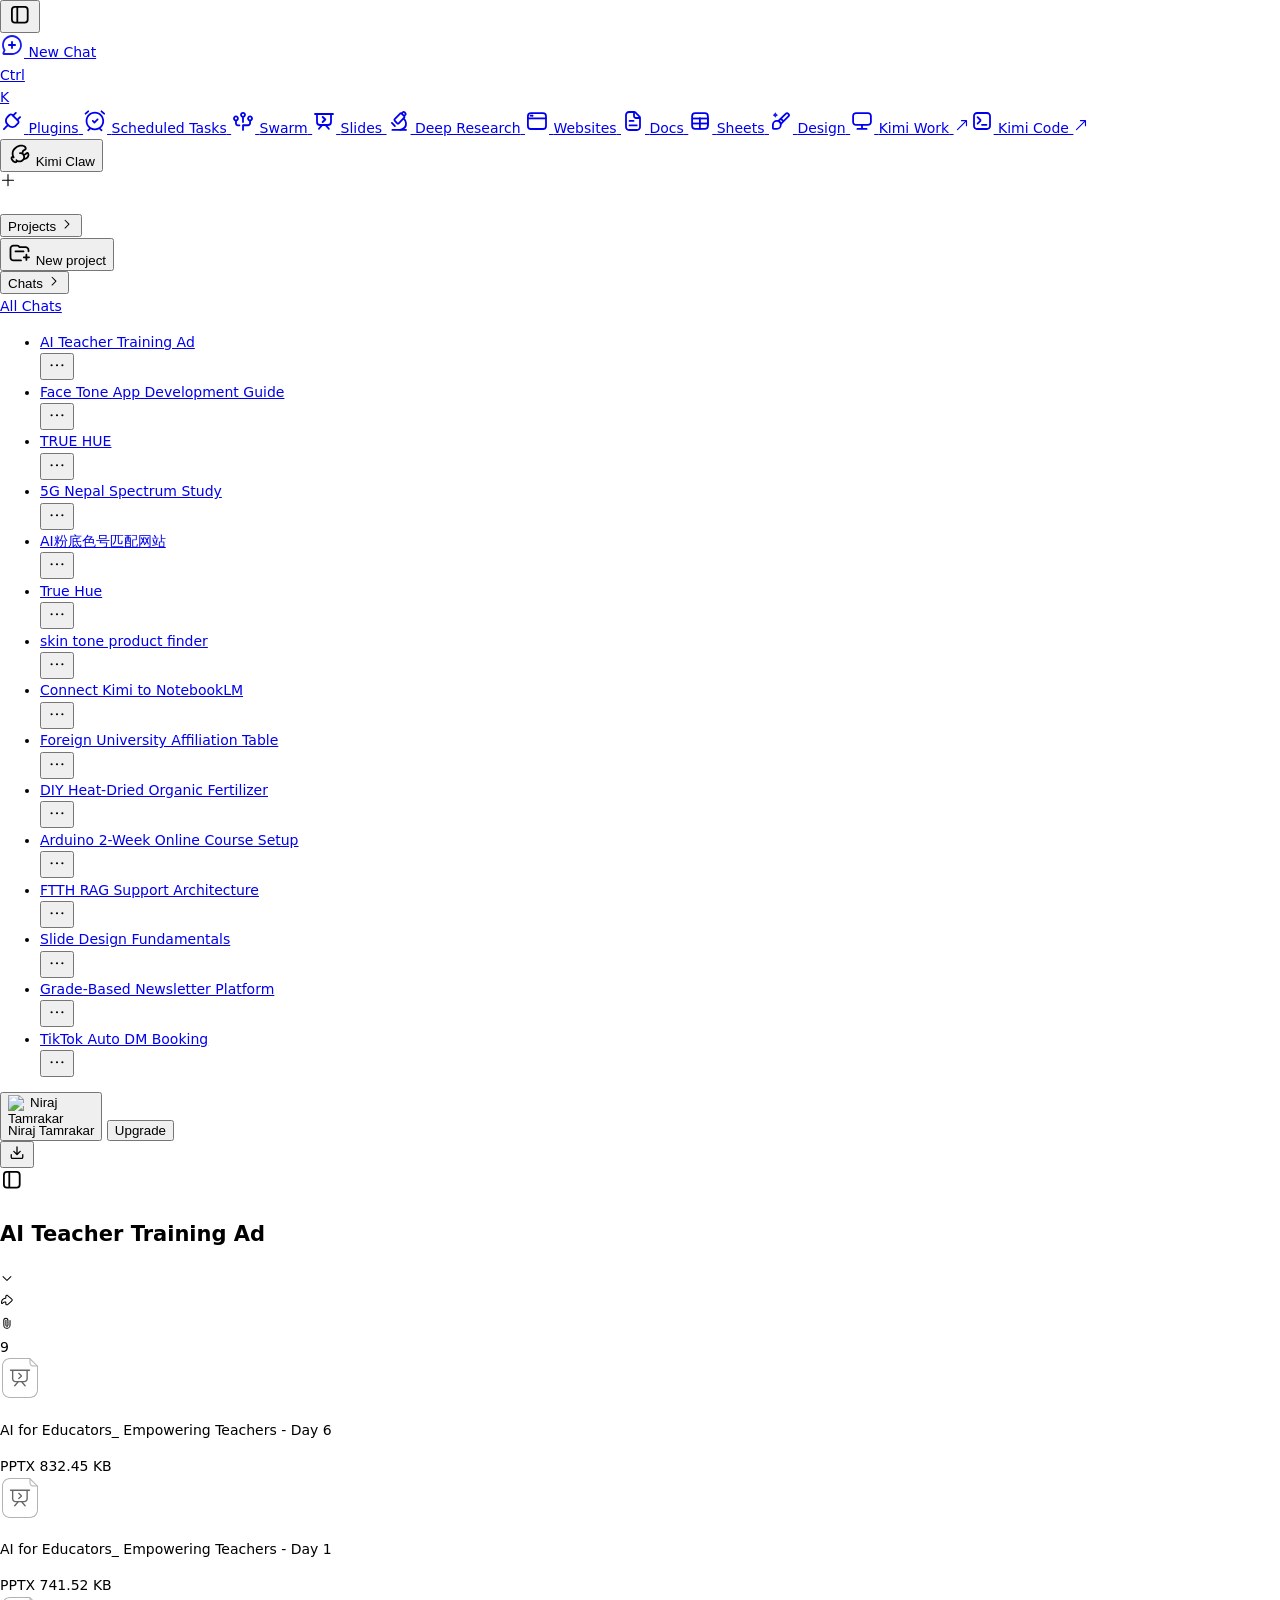
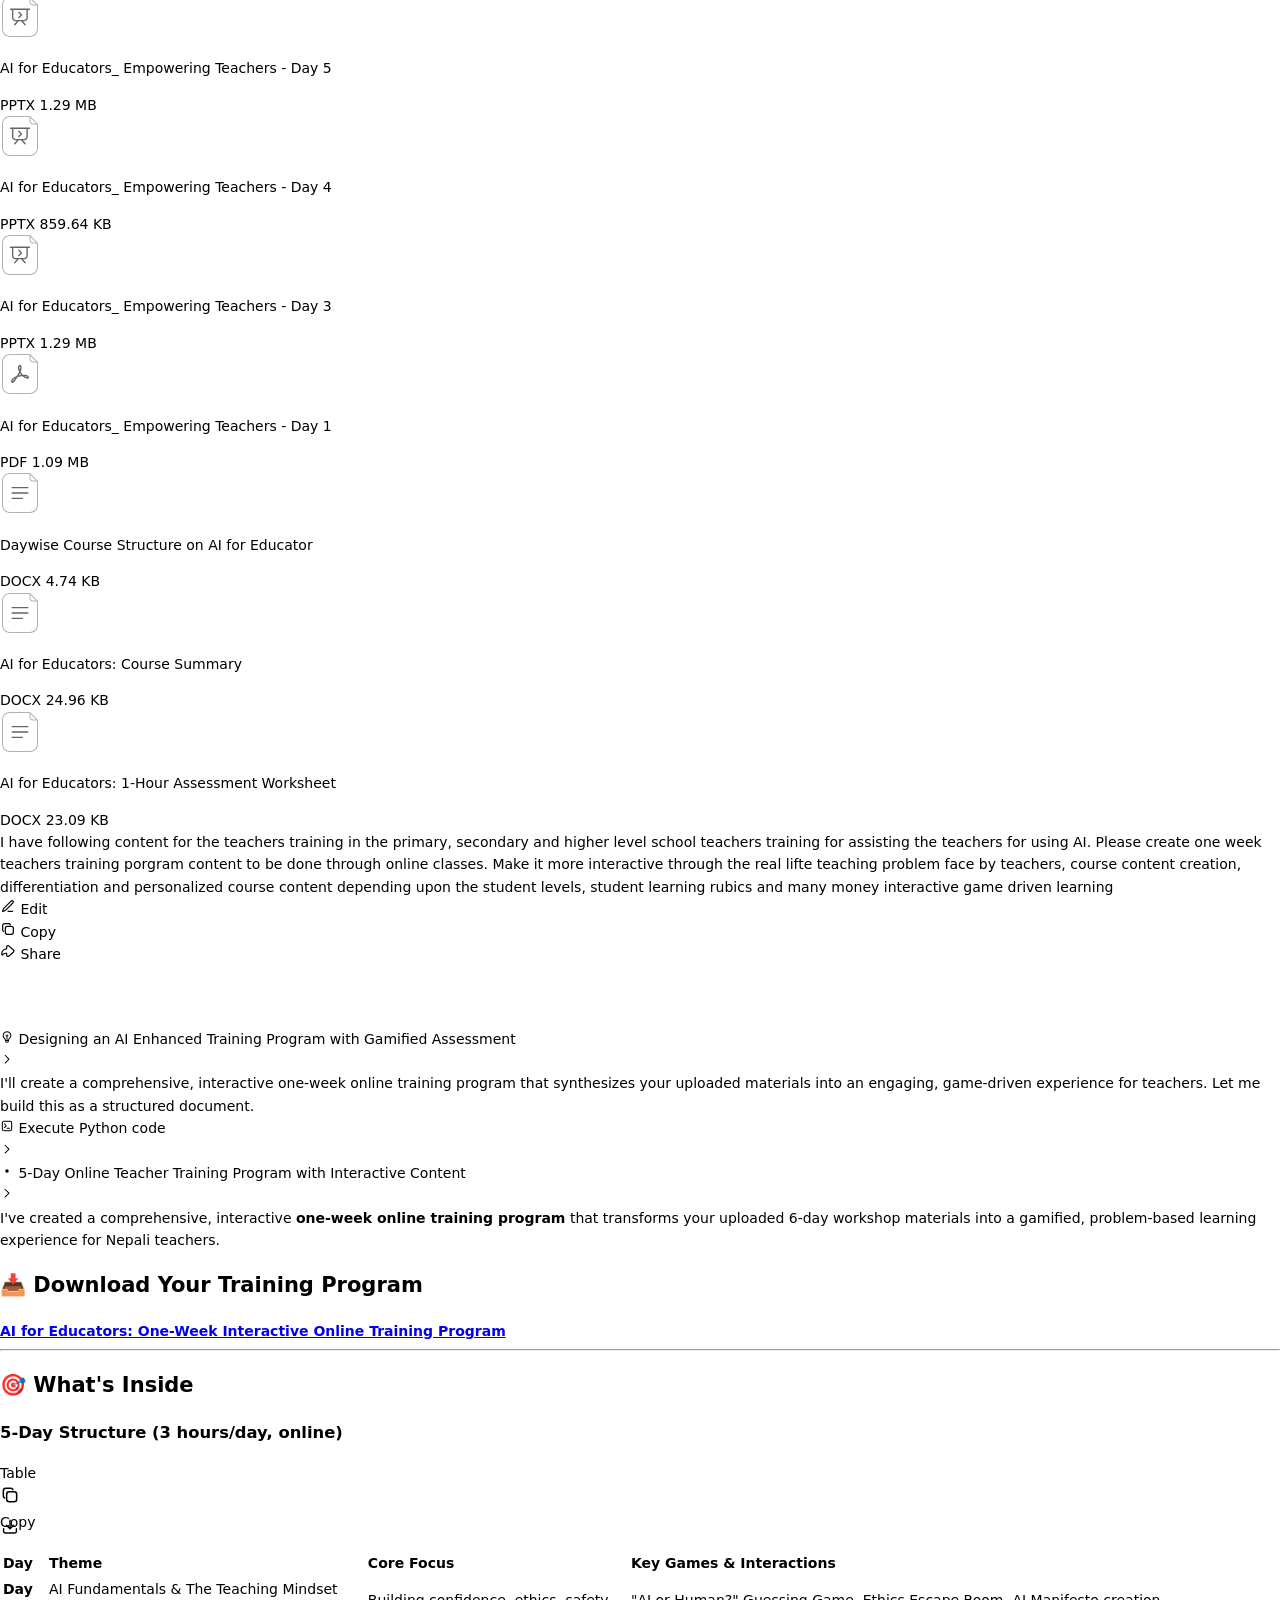
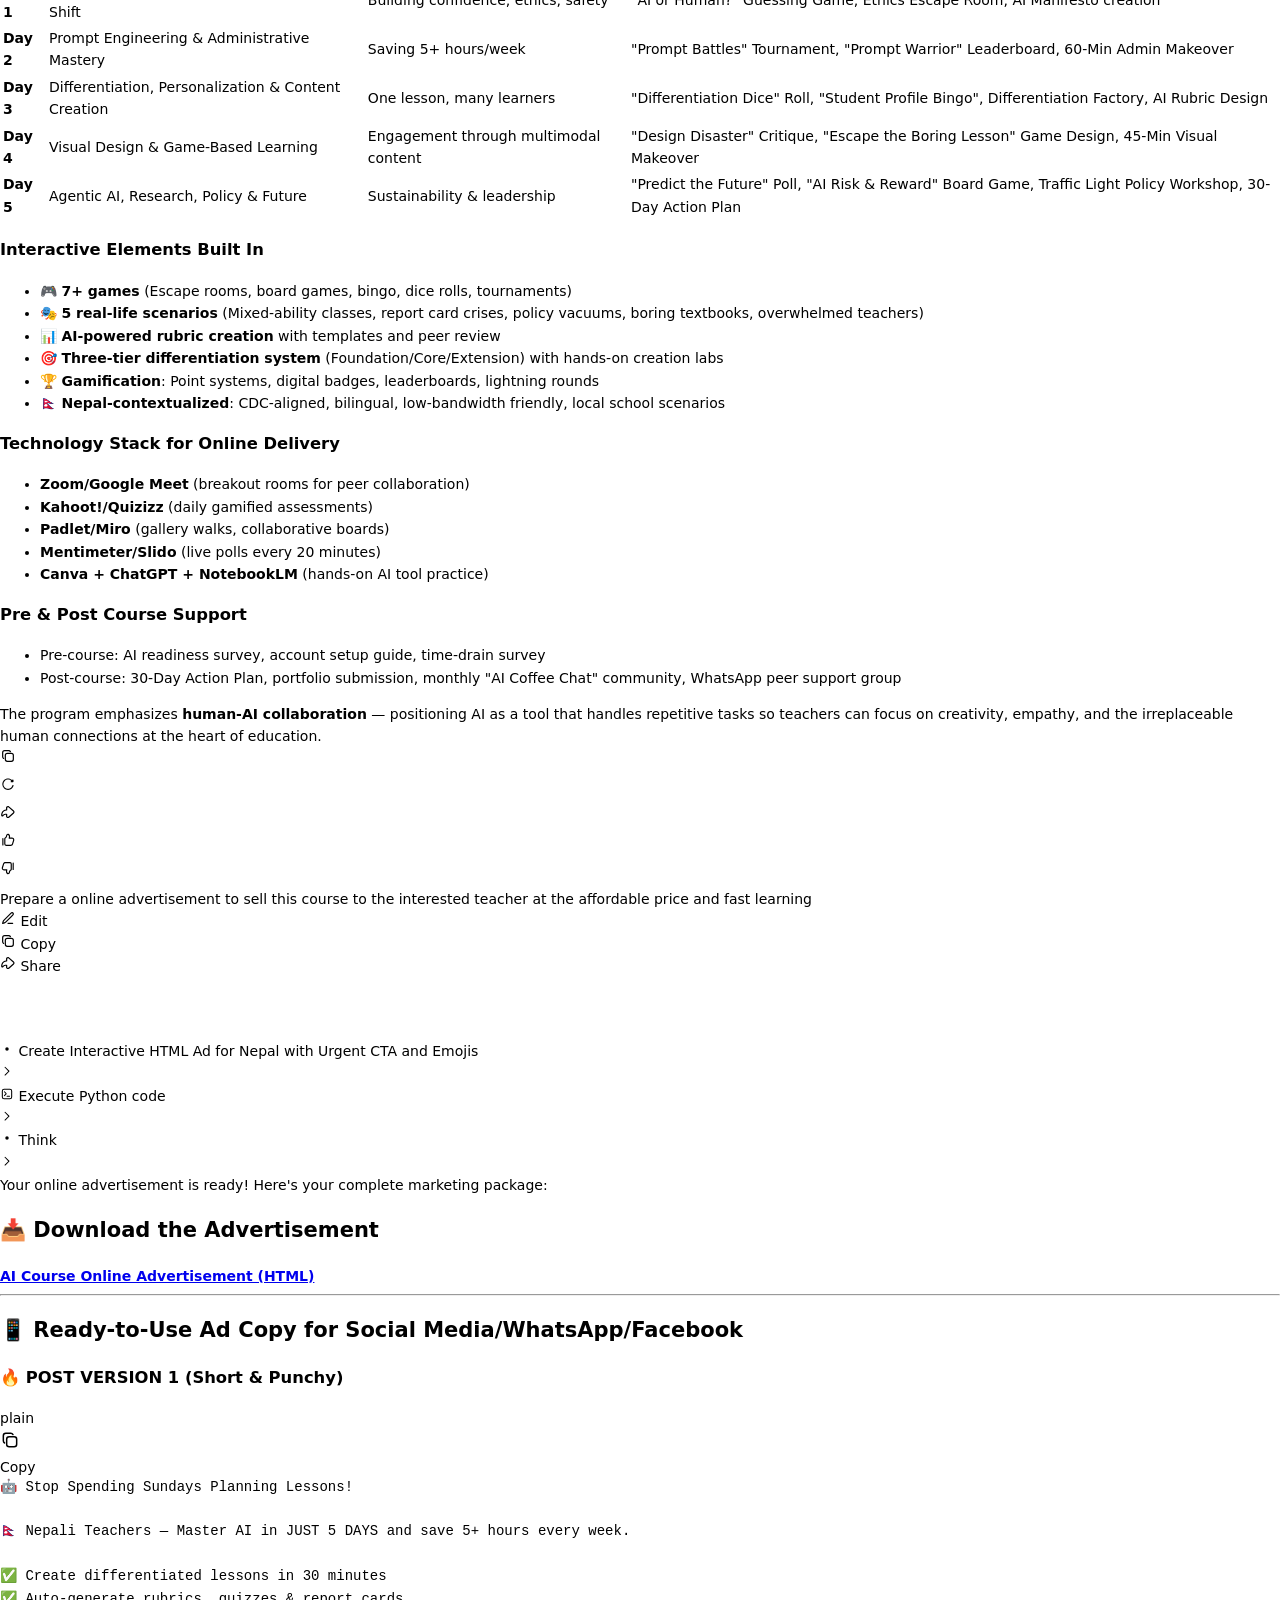
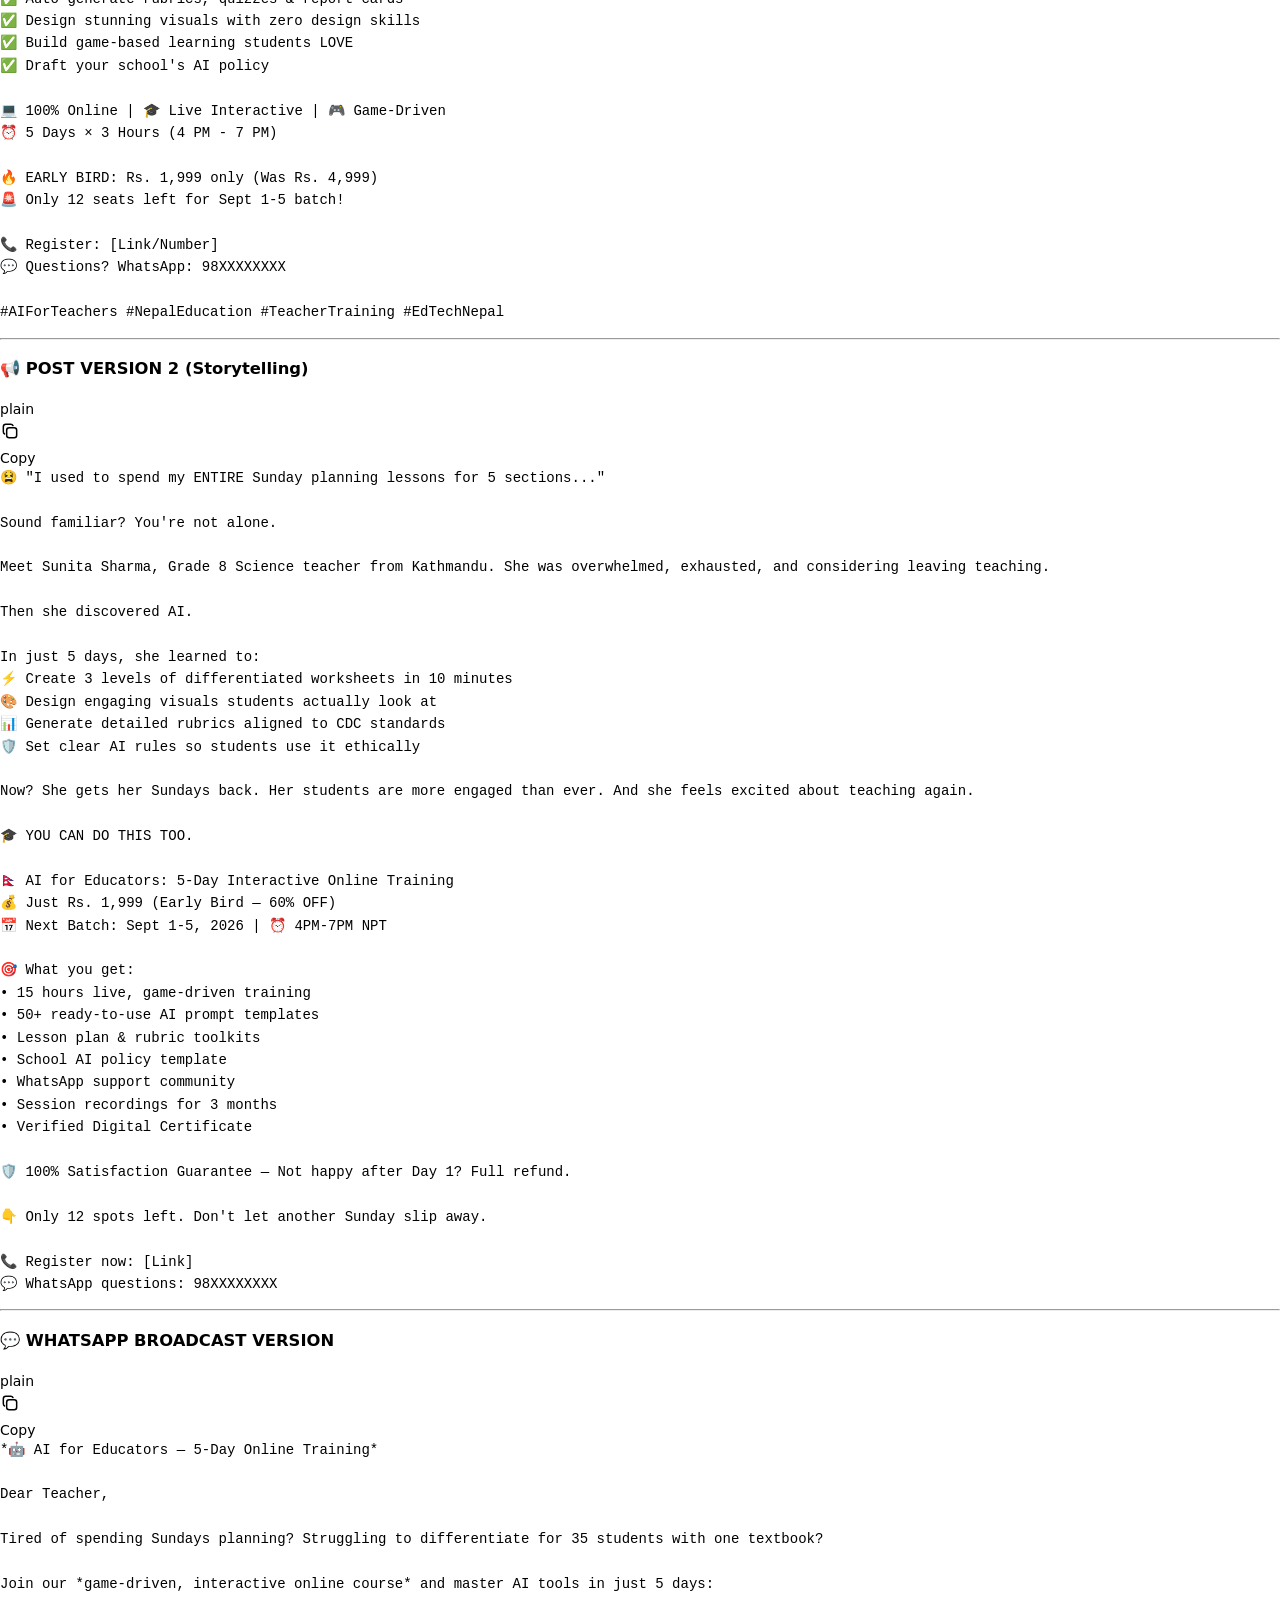
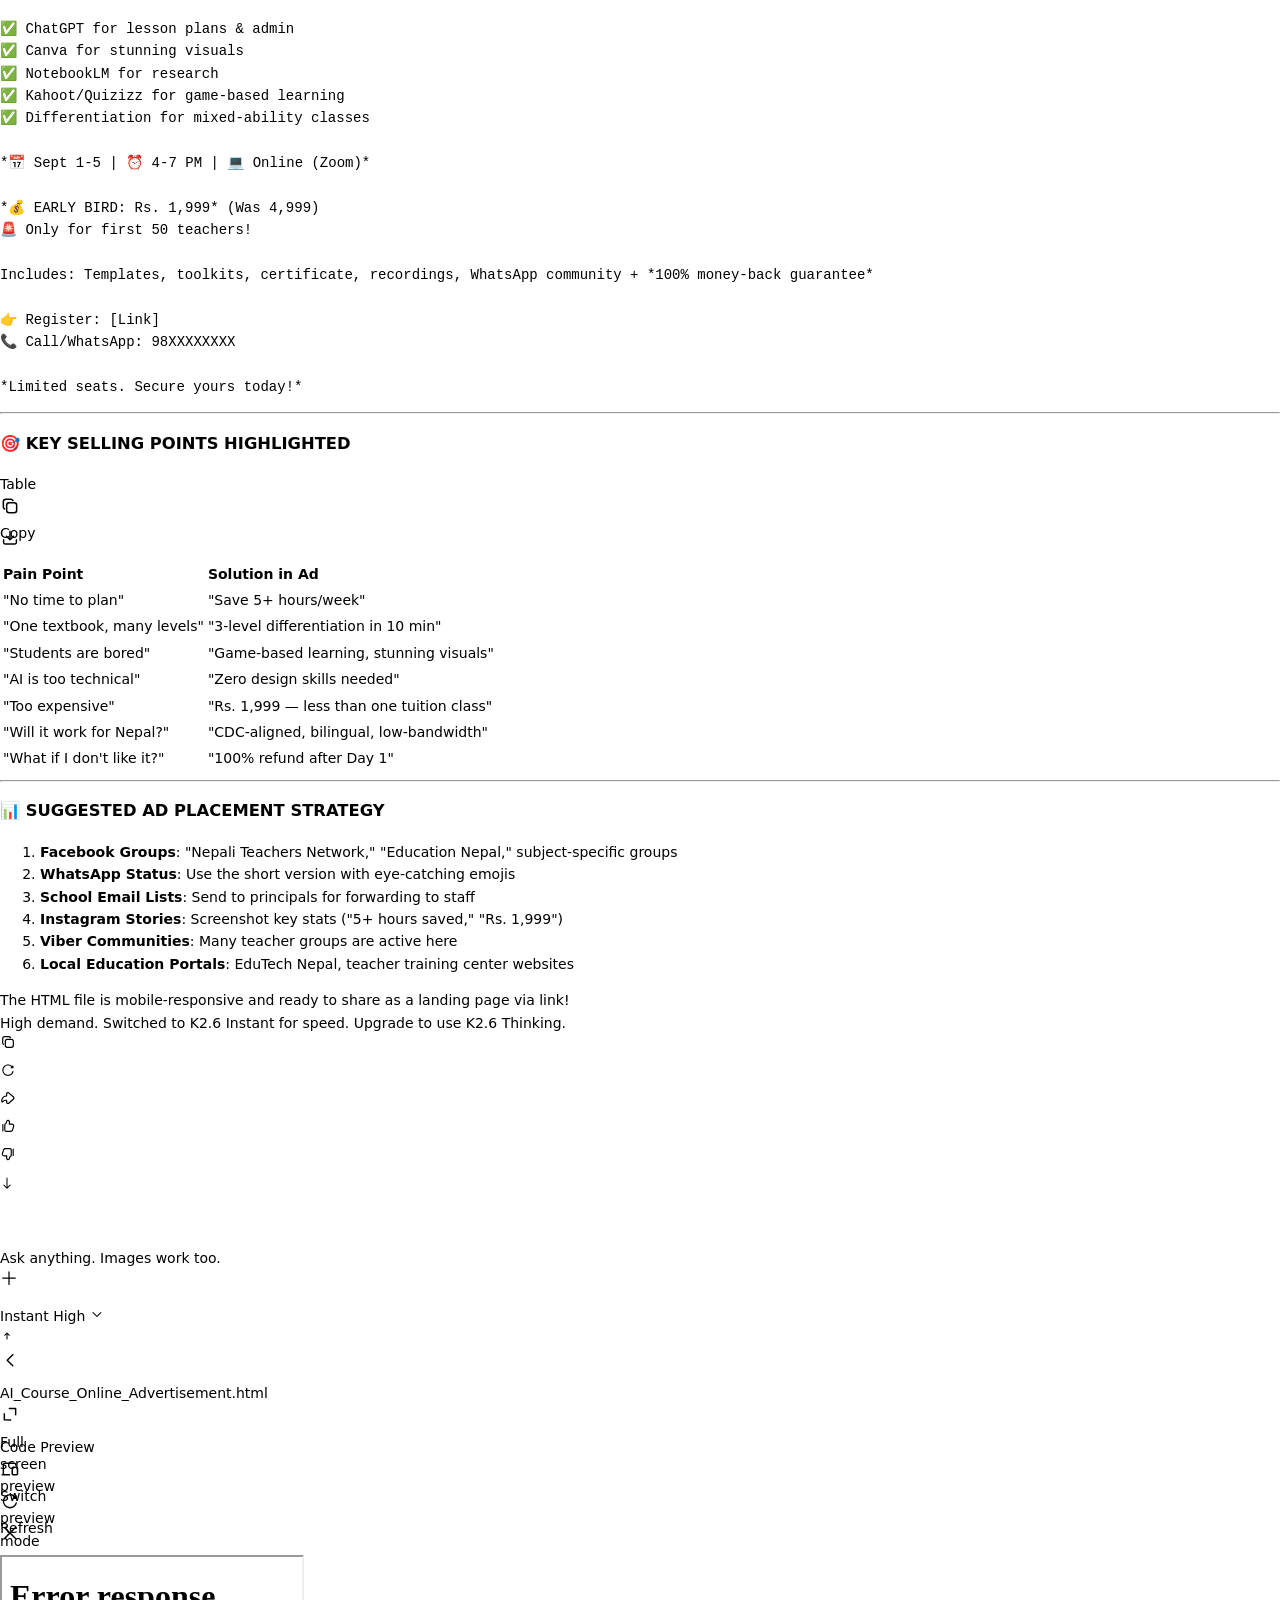
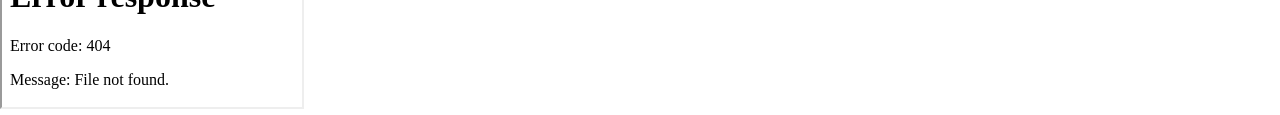
==== index.html @ a708d1e5 "Rename AI Teacher Training Ad.html to index.html" ====
<!DOCTYPE html>
<!-- saved from url=(0084)https://www.kimi.ai/chat/1a02ceaf-1202-8f67-8000-091dca0a57c2?chat_enter_method=home -->
<html lang="en-US" translate="no" class="light" data-qb-installed="true"><head><meta http-equiv="Content-Type" content="text/html; charset=UTF-8"><style cssr-id="vueuc/binder">.v-binder-follower-container {
  position: absolute;
  left: 0;
  right: 0;
  top: 0;
  height: 0;
  pointer-events: none;
  z-index: auto;
}

.v-binder-follower-content {
  position: absolute;
  z-index: auto;
}

.v-binder-follower-content > * {
  pointer-events: all;
}</style><style cssr-id="n-global">body {

 margin: 0;
 font-size: 14px;
 font-family: v-sans, system-ui, -apple-system, BlinkMacSystemFont, "Segoe UI", sans-serif, "Apple Color Emoji", "Segoe UI Emoji", "Segoe UI Symbol";
 line-height: 1.6;
 -webkit-text-size-adjust: 100%;
 -webkit-tap-highlight-color: transparent;

}

body input {

 font-family: inherit;
 font-size: inherit;
 
}</style><style cssr-id="n-popover">.n-popover {

 transition:
 box-shadow .3s var(--n-bezier),
 background-color .3s var(--n-bezier),
 color .3s var(--n-bezier);
 position: relative;
 font-size: var(--n-font-size);
 color: var(--n-text-color);
 box-shadow: var(--n-box-shadow);
 word-break: break-word;
 
}

.n-popover > .n-scrollbar {

 height: inherit;
 max-height: inherit;
 
}

.n-popover:not(.n-popover--raw) {

 background-color: var(--n-color);
 border-radius: var(--n-border-radius);
 
}

.n-popover:not(.n-popover--raw):not(.n-popover--scrollable):not(.n-popover--show-header-or-footer) {
padding: var(--n-padding);
}

.n-popover .n-popover__header {

 padding: var(--n-padding);
 border-bottom: 1px solid var(--n-divider-color);
 transition: border-color .3s var(--n-bezier);
 
}

.n-popover .n-popover__footer {

 padding: var(--n-padding);
 border-top: 1px solid var(--n-divider-color);
 transition: border-color .3s var(--n-bezier);
 
}

.n-popover.n-popover--scrollable .n-popover__content, .n-popover.n-popover--show-header-or-footer .n-popover__content {

 padding: var(--n-padding);
 
}

.n-popover-shared {

 transform-origin: inherit;
 
}

.n-popover-shared .n-popover-arrow-wrapper {

 position: absolute;
 overflow: hidden;
 pointer-events: none;
 
}

.n-popover-shared .n-popover-arrow-wrapper .n-popover-arrow {

 transition: background-color .3s var(--n-bezier);
 position: absolute;
 display: block;
 width: calc(var(--n-arrow-height) * 1.414);
 height: calc(var(--n-arrow-height) * 1.414);
 box-shadow: 0 0 8px 0 rgba(0, 0, 0, .12);
 transform: rotate(45deg);
 background-color: var(--n-color);
 pointer-events: all;
 
}

.n-popover-shared.popover-transition-enter-from, .n-popover-shared.popover-transition-leave-to {

 opacity: 0;
 transform: scale(.85);
 
}

.n-popover-shared.popover-transition-enter-to, .n-popover-shared.popover-transition-leave-from {

 transform: scale(1);
 opacity: 1;
 
}

.n-popover-shared.popover-transition-enter-active {

 transition:
 box-shadow .3s var(--n-bezier),
 background-color .3s var(--n-bezier),
 color .3s var(--n-bezier),
 opacity .15s var(--n-bezier-ease-out),
 transform .15s var(--n-bezier-ease-out);
 
}

.n-popover-shared.popover-transition-leave-active {

 transition:
 box-shadow .3s var(--n-bezier),
 background-color .3s var(--n-bezier),
 color .3s var(--n-bezier),
 opacity .15s var(--n-bezier-ease-in),
 transform .15s var(--n-bezier-ease-in);
 
}

[v-placement="top-start"] > .n-popover-shared {

 margin-bottom: var(--n-space);
 
}

[v-placement="top-start"] > .n-popover-shared.n-popover-shared--show-arrow {

 margin-bottom: var(--n-space-arrow);
 
}

[v-placement="top-start"] > .n-popover-shared.n-popover-shared--overlap {

 margin: 0;
 
}

[v-placement="top-start"] > .n-popover-shared > .n-popover-arrow-wrapper {

 right: 0;
 left: 0;
 top: 0;
 bottom: 0;
 top: 100%;
 bottom: auto;
 height: var(--n-space-arrow);
 
}

[v-placement="top-start"] > .n-popover-shared > .n-popover-arrow-wrapper .n-popover-arrow {

 top: calc(var(--n-arrow-height) * 1.414 / -2);
 left: calc(var(--n-arrow-offset) - var(--v-offset-left));
 
}

[v-placement="top"] > .n-popover-shared {

 margin-bottom: var(--n-space);
 
}

[v-placement="top"] > .n-popover-shared.n-popover-shared--show-arrow {

 margin-bottom: var(--n-space-arrow);
 
}

[v-placement="top"] > .n-popover-shared.n-popover-shared--overlap {

 margin: 0;
 
}

[v-placement="top"] > .n-popover-shared > .n-popover-arrow-wrapper {

 right: 0;
 left: 0;
 top: 0;
 bottom: 0;
 top: 100%;
 bottom: auto;
 height: var(--n-space-arrow);
 
}

[v-placement="top"] > .n-popover-shared > .n-popover-arrow-wrapper .n-popover-arrow {

 top: calc(var(--n-arrow-height) * 1.414 / -2);
 transform: translateX(calc(var(--n-arrow-height) * 1.414 / -2)) rotate(45deg);
 left: 50%;
 
}

[v-placement="top-end"] > .n-popover-shared {

 margin-bottom: var(--n-space);
 
}

[v-placement="top-end"] > .n-popover-shared.n-popover-shared--show-arrow {

 margin-bottom: var(--n-space-arrow);
 
}

[v-placement="top-end"] > .n-popover-shared.n-popover-shared--overlap {

 margin: 0;
 
}

[v-placement="top-end"] > .n-popover-shared > .n-popover-arrow-wrapper {

 right: 0;
 left: 0;
 top: 0;
 bottom: 0;
 top: 100%;
 bottom: auto;
 height: var(--n-space-arrow);
 
}

[v-placement="top-end"] > .n-popover-shared > .n-popover-arrow-wrapper .n-popover-arrow {

 top: calc(var(--n-arrow-height) * 1.414 / -2);
 right: calc(var(--n-arrow-offset) + var(--v-offset-left));
 
}

[v-placement="bottom-start"] > .n-popover-shared {

 margin-top: var(--n-space);
 
}

[v-placement="bottom-start"] > .n-popover-shared.n-popover-shared--show-arrow {

 margin-top: var(--n-space-arrow);
 
}

[v-placement="bottom-start"] > .n-popover-shared.n-popover-shared--overlap {

 margin: 0;
 
}

[v-placement="bottom-start"] > .n-popover-shared > .n-popover-arrow-wrapper {

 right: 0;
 left: 0;
 top: 0;
 bottom: 0;
 bottom: 100%;
 top: auto;
 height: var(--n-space-arrow);
 
}

[v-placement="bottom-start"] > .n-popover-shared > .n-popover-arrow-wrapper .n-popover-arrow {

 bottom: calc(var(--n-arrow-height) * 1.414 / -2);
 left: calc(var(--n-arrow-offset) - var(--v-offset-left));
 
}

[v-placement="bottom"] > .n-popover-shared {

 margin-top: var(--n-space);
 
}

[v-placement="bottom"] > .n-popover-shared.n-popover-shared--show-arrow {

 margin-top: var(--n-space-arrow);
 
}

[v-placement="bottom"] > .n-popover-shared.n-popover-shared--overlap {

 margin: 0;
 
}

[v-placement="bottom"] > .n-popover-shared > .n-popover-arrow-wrapper {

 right: 0;
 left: 0;
 top: 0;
 bottom: 0;
 bottom: 100%;
 top: auto;
 height: var(--n-space-arrow);
 
}

[v-placement="bottom"] > .n-popover-shared > .n-popover-arrow-wrapper .n-popover-arrow {

 bottom: calc(var(--n-arrow-height) * 1.414 / -2);
 transform: translateX(calc(var(--n-arrow-height) * 1.414 / -2)) rotate(45deg);
 left: 50%;
 
}

[v-placement="bottom-end"] > .n-popover-shared {

 margin-top: var(--n-space);
 
}

[v-placement="bottom-end"] > .n-popover-shared.n-popover-shared--show-arrow {

 margin-top: var(--n-space-arrow);
 
}

[v-placement="bottom-end"] > .n-popover-shared.n-popover-shared--overlap {

 margin: 0;
 
}

[v-placement="bottom-end"] > .n-popover-shared > .n-popover-arrow-wrapper {

 right: 0;
 left: 0;
 top: 0;
 bottom: 0;
 bottom: 100%;
 top: auto;
 height: var(--n-space-arrow);
 
}

[v-placement="bottom-end"] > .n-popover-shared > .n-popover-arrow-wrapper .n-popover-arrow {

 bottom: calc(var(--n-arrow-height) * 1.414 / -2);
 right: calc(var(--n-arrow-offset) + var(--v-offset-left));
 
}

[v-placement="left-start"] > .n-popover-shared {

 margin-right: var(--n-space);
 
}

[v-placement="left-start"] > .n-popover-shared.n-popover-shared--show-arrow {

 margin-right: var(--n-space-arrow);
 
}

[v-placement="left-start"] > .n-popover-shared.n-popover-shared--overlap {

 margin: 0;
 
}

[v-placement="left-start"] > .n-popover-shared > .n-popover-arrow-wrapper {

 right: 0;
 left: 0;
 top: 0;
 bottom: 0;
 left: 100%;
 right: auto;
 width: var(--n-space-arrow);
 
}

[v-placement="left-start"] > .n-popover-shared > .n-popover-arrow-wrapper .n-popover-arrow {

 left: calc(var(--n-arrow-height) * 1.414 / -2);
 top: calc(var(--n-arrow-offset-vertical) - var(--v-offset-top));
 
}

[v-placement="left"] > .n-popover-shared {

 margin-right: var(--n-space);
 
}

[v-placement="left"] > .n-popover-shared.n-popover-shared--show-arrow {

 margin-right: var(--n-space-arrow);
 
}

[v-placement="left"] > .n-popover-shared.n-popover-shared--overlap {

 margin: 0;
 
}

[v-placement="left"] > .n-popover-shared > .n-popover-arrow-wrapper {

 right: 0;
 left: 0;
 top: 0;
 bottom: 0;
 left: 100%;
 right: auto;
 width: var(--n-space-arrow);
 
}

[v-placement="left"] > .n-popover-shared > .n-popover-arrow-wrapper .n-popover-arrow {

 left: calc(var(--n-arrow-height) * 1.414 / -2);
 transform: translateY(calc(var(--n-arrow-height) * 1.414 / -2)) rotate(45deg);
 top: 50%;
 
}

[v-placement="left-end"] > .n-popover-shared {

 margin-right: var(--n-space);
 
}

[v-placement="left-end"] > .n-popover-shared.n-popover-shared--show-arrow {

 margin-right: var(--n-space-arrow);
 
}

[v-placement="left-end"] > .n-popover-shared.n-popover-shared--overlap {

 margin: 0;
 
}

[v-placement="left-end"] > .n-popover-shared > .n-popover-arrow-wrapper {

 right: 0;
 left: 0;
 top: 0;
 bottom: 0;
 left: 100%;
 right: auto;
 width: var(--n-space-arrow);
 
}

[v-placement="left-end"] > .n-popover-shared > .n-popover-arrow-wrapper .n-popover-arrow {

 left: calc(var(--n-arrow-height) * 1.414 / -2);
 bottom: calc(var(--n-arrow-offset-vertical) + var(--v-offset-top));
 
}

[v-placement="right-start"] > .n-popover-shared {

 margin-left: var(--n-space);
 
}

[v-placement="right-start"] > .n-popover-shared.n-popover-shared--show-arrow {

 margin-left: var(--n-space-arrow);
 
}

[v-placement="right-start"] > .n-popover-shared.n-popover-shared--overlap {

 margin: 0;
 
}

[v-placement="right-start"] > .n-popover-shared > .n-popover-arrow-wrapper {

 right: 0;
 left: 0;
 top: 0;
 bottom: 0;
 right: 100%;
 left: auto;
 width: var(--n-space-arrow);
 
}

[v-placement="right-start"] > .n-popover-shared > .n-popover-arrow-wrapper .n-popover-arrow {

 right: calc(var(--n-arrow-height) * 1.414 / -2);
 top: calc(var(--n-arrow-offset-vertical) - var(--v-offset-top));
 
}

[v-placement="right"] > .n-popover-shared {

 margin-left: var(--n-space);
 
}

[v-placement="right"] > .n-popover-shared.n-popover-shared--show-arrow {

 margin-left: var(--n-space-arrow);
 
}

[v-placement="right"] > .n-popover-shared.n-popover-shared--overlap {

 margin: 0;
 
}

[v-placement="right"] > .n-popover-shared > .n-popover-arrow-wrapper {

 right: 0;
 left: 0;
 top: 0;
 bottom: 0;
 right: 100%;
 left: auto;
 width: var(--n-space-arrow);
 
}

[v-placement="right"] > .n-popover-shared > .n-popover-arrow-wrapper .n-popover-arrow {

 right: calc(var(--n-arrow-height) * 1.414 / -2);
 transform: translateY(calc(var(--n-arrow-height) * 1.414 / -2)) rotate(45deg);
 top: 50%;
 
}

[v-placement="right-end"] > .n-popover-shared {

 margin-left: var(--n-space);
 
}

[v-placement="right-end"] > .n-popover-shared.n-popover-shared--show-arrow {

 margin-left: var(--n-space-arrow);
 
}

[v-placement="right-end"] > .n-popover-shared.n-popover-shared--overlap {

 margin: 0;
 
}

[v-placement="right-end"] > .n-popover-shared > .n-popover-arrow-wrapper {

 right: 0;
 left: 0;
 top: 0;
 bottom: 0;
 right: 100%;
 left: auto;
 width: var(--n-space-arrow);
 
}

[v-placement="right-end"] > .n-popover-shared > .n-popover-arrow-wrapper .n-popover-arrow {

 right: calc(var(--n-arrow-height) * 1.414 / -2);
 bottom: calc(var(--n-arrow-offset-vertical) + var(--v-offset-top));
 
}

[v-placement="right-start"] > .n-popover-shared.n-popover-shared--center-arrow .n-popover-arrow {
top: calc(max(calc((var(--v-target-height, 0px) - var(--n-arrow-height) * 1.414) / 2), var(--n-arrow-offset-vertical)) - var(--v-offset-top));
}

[v-placement="left-start"] > .n-popover-shared.n-popover-shared--center-arrow .n-popover-arrow {
top: calc(max(calc((var(--v-target-height, 0px) - var(--n-arrow-height) * 1.414) / 2), var(--n-arrow-offset-vertical)) - var(--v-offset-top));
}

[v-placement="top-end"] > .n-popover-shared.n-popover-shared--center-arrow .n-popover-arrow {
right: calc(max(calc((var(--v-target-width, 0px) - var(--n-arrow-height) * 1.414) / 2), var(--n-arrow-offset)) + var(--v-offset-left));
}

[v-placement="bottom-end"] > .n-popover-shared.n-popover-shared--center-arrow .n-popover-arrow {
right: calc(max(calc((var(--v-target-width, 0px) - var(--n-arrow-height) * 1.414) / 2), var(--n-arrow-offset)) + var(--v-offset-left));
}

[v-placement="right-end"] > .n-popover-shared.n-popover-shared--center-arrow .n-popover-arrow {
bottom: calc(max(calc((var(--v-target-height, 0px) - var(--n-arrow-height) * 1.414) / 2), var(--n-arrow-offset-vertical)) + var(--v-offset-top));
}

[v-placement="left-end"] > .n-popover-shared.n-popover-shared--center-arrow .n-popover-arrow {
bottom: calc(max(calc((var(--v-target-height, 0px) - var(--n-arrow-height) * 1.414) / 2), var(--n-arrow-offset-vertical)) + var(--v-offset-top));
}

[v-placement="top-start"] > .n-popover-shared.n-popover-shared--center-arrow .n-popover-arrow {
left: calc(max(calc((var(--v-target-width, 0px) - var(--n-arrow-height) * 1.414) / 2), var(--n-arrow-offset)) - var(--v-offset-left));
}

[v-placement="bottom-start"] > .n-popover-shared.n-popover-shared--center-arrow .n-popover-arrow {
left: calc(max(calc((var(--v-target-width, 0px) - var(--n-arrow-height) * 1.414) / 2), var(--n-arrow-offset)) - var(--v-offset-left));
}</style><style>body {transition: opacity ease-in 0.2s; } 
body[unresolved] {opacity: 0; display: block; overflow: hidden; position: relative; } 
</style> <script type="module" crossorigin="" src="./AI Teacher Training Ad - Kimi_files/polyfills-B7LwMgLB.js"></script> 
<meta name="viewport" content="width=device-width, initial-scale=1">
<title>AI Teacher Training Ad - Kimi</title>

<meta name="description" content="Try Kimi K3 to build playable multiplayer and 3D games, create consulting grade slides, and run parallel tasks with Swarm and Goal to get more work done.">
<meta name="keywords" content="AI Teacher Training Ad,Kimi, K3, Kimi K3, visual coding, agent swarm, office, PPT, slides, presentation, Moonshot AI, 月之暗面, deep research, Excel, PDF, Word, websites">  <link rel="shortcut icon" href="https://www.kimi.ai/favicon.ico"> <link rel="icon" type="image/x-icon" href="https://www.kimi.ai/favicon-light.ico" media="(prefers-color-scheme: light)"> <link rel="icon" type="image/x-icon" href="https://www.kimi.ai/favicon-dark.ico" media="(prefers-color-scheme: dark)"> <meta http-equiv="X-UA-Compatible" content="IE=edge,chrome=1"> <meta name="renderer" content="webkit"> <meta name="force-rendering" content="webkit"> <meta name="mobile-web-app-capable" content="yes"> <meta name="apple-mobile-web-app-status-bar-style" content="black"> <meta name="apple-mobile-web-app-title" content="Kimi"> <meta name="format-detection" content="telephone=no,email=no"> <meta name="msvalidate.01" content="38E0A3C40C0983D8FED5BD0B59E78653"> <meta name="baidu-site-verification" content="codeva-oC0GIbxpdb"> <meta name="sogou_site_verification" content="K4KQFuej81">   <script>window.OVERSEA=true;window.OVERSEA_REGION=true</script>  <script type="module" crossorigin="" src="./AI Teacher Training Ad - Kimi_files/index-BOwwQKh2.js"></script> <link rel="modulepreload" crossorigin="" href="https://statics.kimi.ai/kimi-web-seo/assets/rolldown-runtime-Bv8gRR9m.js"> <link rel="modulepreload" crossorigin="" href="https://statics.kimi.ai/kimi-web-seo/assets/framework-CbMAx-Ql.js"> <link rel="modulepreload" crossorigin="" href="https://statics.kimi.ai/kimi-web-seo/assets/_plugin-vue_export-helper-Bew5uG4C.js"> <link rel="modulepreload" crossorigin="" href="https://statics.kimi.ai/kimi-web-seo/assets/validate_pb-CP4mG0r1.js"> <link rel="modulepreload" crossorigin="" href="https://statics.kimi.ai/kimi-web-seo/assets/katex-v6BkGvYb.js"> <link rel="modulepreload" crossorigin="" href="https://statics.kimi.ai/kimi-web-seo/assets/vendor-c8tovBjC.js"> <link rel="modulepreload" crossorigin="" href="https://statics.kimi.ai/kimi-web-seo/assets/core-BTpESSD0.js"> <link rel="modulepreload" crossorigin="" href="https://statics.kimi.ai/kimi-web-seo/assets/dayjs.min-3bKCBlHI.js"> <link rel="modulepreload" crossorigin="" href="https://statics.kimi.ai/kimi-web-seo/assets/kimi.utils-C2E-MMTK.js"> <link rel="modulepreload" crossorigin="" href="https://statics.kimi.ai/kimi-web-seo/assets/suggest_pb-1oUppm_2.js"> <link rel="modulepreload" crossorigin="" href="https://statics.kimi.ai/kimi-web-seo/assets/options_pb-Cz5Q3-xk.js"> <link rel="modulepreload" crossorigin="" href="https://statics.kimi.ai/kimi-web-seo/assets/kimi.bridge-BMsu2jPG.js"> <link rel="modulepreload" crossorigin="" href="https://statics.kimi.ai/kimi-web-seo/assets/logs-CA-ysVED.js"> <link rel="modulepreload" crossorigin="" href="https://statics.kimi.ai/kimi-web-seo/assets/kimi.log-DIG2of4Q.js"> <link rel="modulepreload" crossorigin="" href="https://statics.kimi.ai/kimi-web-seo/assets/debug-mode-4RZ_ccam.js"> <link rel="modulepreload" crossorigin="" href="https://statics.kimi.ai/kimi-web-seo/assets/request-D_MVYhSW.js"> <link rel="modulepreload" crossorigin="" href="https://statics.kimi.ai/kimi-web-seo/assets/annotations_pb-_VDXnO9n.js"> <link rel="modulepreload" crossorigin="" href="https://statics.kimi.ai/kimi-web-seo/assets/httpbody_pb-BPPhqH7h.js"> <link rel="modulepreload" crossorigin="" href="https://statics.kimi.ai/kimi-web-seo/assets/job_pb-BU2FEn5T.js"> <link rel="modulepreload" crossorigin="" href="https://statics.kimi.ai/kimi-web-seo/assets/kimiplus_pb-C3cwwhD9.js"> <link rel="modulepreload" crossorigin="" href="https://statics.kimi.ai/kimi-web-seo/assets/slides_pb-CVjQv8xh.js"> <link rel="modulepreload" crossorigin="" href="https://statics.kimi.ai/kimi-web-seo/assets/goods_pb-CpL0QIeT.js"> <link rel="modulepreload" crossorigin="" href="https://statics.kimi.ai/kimi-web-seo/assets/error-CbIi_uEJ.js"> <link rel="modulepreload" crossorigin="" href="https://statics.kimi.ai/kimi-web-seo/assets/model-DW7cpETl.js"> <link rel="modulepreload" crossorigin="" href="https://statics.kimi.ai/kimi-web-seo/assets/user-qz0iNQIE.js"> <link rel="modulepreload" crossorigin="" href="https://statics.kimi.ai/kimi-web-seo/assets/kimi.icon-Jd8IA_3Z.js"> <link rel="modulepreload" crossorigin="" href="https://statics.kimi.ai/kimi-web-seo/assets/kimi.icon-D7XEcGl5.js"> <link rel="modulepreload" crossorigin="" href="https://statics.kimi.ai/kimi-web-seo/assets/Loading-O2nqC4of.js"> <link rel="modulepreload" crossorigin="" href="https://statics.kimi.ai/kimi-web-seo/assets/Image-DLHVXla1.js"> <link rel="modulepreload" crossorigin="" href="https://statics.kimi.ai/kimi-web-seo/assets/Tooltip-C_iWwNAm.js"> <link rel="modulepreload" crossorigin="" href="https://statics.kimi.ai/kimi-web-seo/assets/WithTooltip-7lWwgxQR.js"> <link rel="modulepreload" crossorigin="" href="https://statics.kimi.ai/kimi-web-seo/assets/ImageThumbnail-BbEaYQmZ.js"> <link rel="modulepreload" crossorigin="" href="https://statics.kimi.ai/kimi-web-seo/assets/kimi.loading-C08Iv-IR.js"> <link rel="modulepreload" crossorigin="" href="https://statics.kimi.ai/kimi-web-seo/assets/Button-Blv-y1Dk.js"> <link rel="modulepreload" crossorigin="" href="https://statics.kimi.ai/kimi-web-seo/assets/kimi.imagePreview-DuwfF5Ui.js"> <link rel="modulepreload" crossorigin="" href="https://statics.kimi.ai/kimi-web-seo/assets/kimi.button-DcS8qjfL.js"> <link rel="modulepreload" crossorigin="" href="https://statics.kimi.ai/kimi-web-seo/assets/Modal-CDhVZutg.js"> <link rel="modulepreload" crossorigin="" href="https://statics.kimi.ai/kimi-web-seo/assets/kimi.modal-BYJlnBIz.js"> <link rel="modulepreload" crossorigin="" href="https://statics.kimi.ai/kimi-web-seo/assets/Tooltip-D_YtNUzC.js"> <link rel="modulepreload" crossorigin="" href="https://statics.kimi.ai/kimi-web-seo/assets/utils-D1rq0kdg.js"> <link rel="modulepreload" crossorigin="" href="https://statics.kimi.ai/kimi-web-seo/assets/check-D3raMxbh.js"> <link rel="modulepreload" crossorigin="" href="https://statics.kimi.ai/kimi-web-seo/assets/artifact_pb-DIQw_PYk.js"> <link rel="modulepreload" crossorigin="" href="https://statics.kimi.ai/kimi-web-seo/assets/message_ref_pb-CjmlFY8e.js"> <link rel="modulepreload" crossorigin="" href="https://statics.kimi.ai/kimi-web-seo/assets/project_pb-DXUYLdbf.js"> <link rel="modulepreload" crossorigin="" href="https://statics.kimi.ai/kimi-web-seo/assets/chat_pb-BrFd_bi9.js"> <link rel="modulepreload" crossorigin="" href="https://statics.kimi.ai/kimi-web-seo/assets/v4-C0B_wPvv.js"> <link rel="modulepreload" crossorigin="" href="https://statics.kimi.ai/kimi-web-seo/assets/chat-draft-BMD1iW5Z.js"> <link rel="modulepreload" crossorigin="" href="https://statics.kimi.ai/kimi-web-seo/assets/formatter-Cfqjovsf.js"> <link rel="modulepreload" crossorigin="" href="https://statics.kimi.ai/kimi-web-seo/assets/subscription-BCi_UpDZ.js"> <link rel="modulepreload" crossorigin="" href="https://statics.kimi.ai/kimi-web-seo/assets/chatBase-B4NGFF6k.js"> <link rel="modulepreload" crossorigin="" href="https://statics.kimi.ai/kimi-web-seo/assets/FeedbackModal-BBDXa70L.js"> <link rel="modulepreload" crossorigin="" href="https://statics.kimi.ai/kimi-web-seo/assets/request_pb-BYY_R3KG.js"> <link rel="modulepreload" crossorigin="" href="https://statics.kimi.ai/kimi-web-seo/assets/response_pb-KeFcO-0n.js"> <link rel="modulepreload" crossorigin="" href="https://statics.kimi.ai/kimi-web-seo/assets/CSROnly-D-HApfdl.js"> <link rel="modulepreload" crossorigin="" href="https://statics.kimi.ai/kimi-web-seo/assets/kimi.editor-Bx2lsupz.js"> <link rel="modulepreload" crossorigin="" href="https://statics.kimi.ai/kimi-web-seo/assets/ref-DV70_F9v.js"> <link rel="modulepreload" crossorigin="" href="https://statics.kimi.ai/kimi-web-seo/assets/queryKeys-DBxGa7wL.js"> <link rel="modulepreload" crossorigin="" href="https://statics.kimi.ai/kimi-web-seo/assets/history-DjZxc4jr.js"> <link rel="modulepreload" crossorigin="" href="https://statics.kimi.ai/kimi-web-seo/assets/bot_pb-B-qRqkFJ.js"> <link rel="modulepreload" crossorigin="" href="https://statics.kimi.ai/kimi-web-seo/assets/service_pb-B82LjeXG.js"> <link rel="modulepreload" crossorigin="" href="https://statics.kimi.ai/kimi-web-seo/assets/event_pb-DRcz44ve.js"> <link rel="modulepreload" crossorigin="" href="https://statics.kimi.ai/kimi-web-seo/assets/workspace-6CnhRw7x.js"> <link rel="modulepreload" crossorigin="" href="https://statics.kimi.ai/kimi-web-seo/assets/kimi.chatMessages-N7J-U-mi.js"> <link rel="modulepreload" crossorigin="" href="https://statics.kimi.ai/kimi-web-seo/assets/service_pb-CWiSNhSn.js"> <link rel="modulepreload" crossorigin="" href="https://statics.kimi.ai/kimi-web-seo/assets/kimiplus_svc_pb-qnAzwG2P.js"> <link rel="modulepreload" crossorigin="" href="https://statics.kimi.ai/kimi-web-seo/assets/form.modal-DDg-aOci.js"> <link rel="modulepreload" crossorigin="" href="https://statics.kimi.ai/kimi-web-seo/assets/kimi.confirm-BMFPOoAF.js"> <link rel="modulepreload" crossorigin="" href="https://statics.kimi.ai/kimi-web-seo/assets/google-model-BzYbgjcJ.js"> <link rel="modulepreload" crossorigin="" href="https://statics.kimi.ai/kimi-web-seo/assets/WechatQrPanel-DeMvNwSo.js"> <link rel="modulepreload" crossorigin="" href="https://statics.kimi.ai/kimi-web-seo/assets/theme-CPwiVycE.js"> <link rel="modulepreload" crossorigin="" href="https://statics.kimi.ai/kimi-web-seo/assets/RiveImg-BAy4j3dt.js"> <link rel="modulepreload" crossorigin="" href="https://statics.kimi.ai/kimi-web-seo/assets/RunningText-B1pF9s4L.js"> <link rel="modulepreload" crossorigin="" href="https://statics.kimi.ai/kimi-web-seo/assets/button-8LD4xbre.js"> <link rel="modulepreload" crossorigin="" href="https://statics.kimi.ai/kimi-web-seo/assets/copy-button-Bc4RZtsl.js"> <link rel="modulepreload" crossorigin="" href="https://statics.kimi.ai/kimi-web-seo/assets/LoginPanelNext-DJ_K6HJ-.js"> <link rel="modulepreload" crossorigin="" href="https://statics.kimi.ai/kimi-web-seo/assets/login-DgIyhLxv.js"> <link rel="modulepreload" crossorigin="" href="https://statics.kimi.ai/kimi-web-seo/assets/router-DKsscJpn.js"> <link rel="modulepreload" crossorigin="" href="https://statics.kimi.ai/kimi-web-seo/assets/config-Dym7z6pU.js"> <link rel="modulepreload" crossorigin="" href="https://statics.kimi.ai/kimi-web-seo/assets/claw-bot-BdH3SLKK.js"> <link rel="modulepreload" crossorigin="" href="https://statics.kimi.ai/kimi-web-seo/assets/chunk-GIYVHLCQ-C2c53prd.js"> <link rel="modulepreload" crossorigin="" href="https://statics.kimi.ai/kimi-web-seo/assets/kimi.css--mDIT5OF.js"> <link rel="modulepreload" crossorigin="" href="https://statics.kimi.ai/kimi-web-seo/assets/PopoverMenu-CA4FIVBg.js"> <link rel="modulepreload" crossorigin="" href="https://statics.kimi.ai/kimi-web-seo/assets/subscribe-D62-VvET.js"> <link rel="stylesheet" crossorigin="" href="./AI Teacher Training Ad - Kimi_files/katex-BWiJ5bwV.css"> <link rel="stylesheet" crossorigin="" href="./AI Teacher Training Ad - Kimi_files/vendor-t6ip80KM.css"> <link rel="stylesheet" crossorigin="" href="./AI Teacher Training Ad - Kimi_files/Loading-_FPPz63B.css"> <link rel="stylesheet" crossorigin="" href="./AI Teacher Training Ad - Kimi_files/Image-D3ht6cJq.css"> <link rel="stylesheet" crossorigin="" href="./AI Teacher Training Ad - Kimi_files/Tooltip-3QXsTlMN.css"> <link rel="stylesheet" crossorigin="" href="./AI Teacher Training Ad - Kimi_files/WithTooltip-DUzHc1WS.css"> <link rel="stylesheet" crossorigin="" href="./AI Teacher Training Ad - Kimi_files/ImageThumbnail-CsL4OqAF.css"> <link rel="stylesheet" crossorigin="" href="./AI Teacher Training Ad - Kimi_files/kimi-Bk3e3gyZ.css"> <link rel="stylesheet" crossorigin="" href="./AI Teacher Training Ad - Kimi_files/Button-Rb_OnGad.css"> <link rel="stylesheet" crossorigin="" href="./AI Teacher Training Ad - Kimi_files/kimi-C1dNVZ_H.css"> <link rel="stylesheet" crossorigin="" href="./AI Teacher Training Ad - Kimi_files/Modal-G38S5p1s.css"> <link rel="stylesheet" crossorigin="" href="./AI Teacher Training Ad - Kimi_files/kimi-DhPlDnpw.css"> <link rel="stylesheet" crossorigin="" href="./AI Teacher Training Ad - Kimi_files/Tooltip-CVDv-gCG.css"> <link rel="stylesheet" crossorigin="" href="./AI Teacher Training Ad - Kimi_files/FeedbackModal-NU3WF8UK.css"> <link rel="stylesheet" crossorigin="" href="./AI Teacher Training Ad - Kimi_files/kimi-DTwNz8Oc.css"> <link rel="stylesheet" crossorigin="" href="./AI Teacher Training Ad - Kimi_files/kimi-Be3B9uAU.css"> <link rel="stylesheet" crossorigin="" href="./AI Teacher Training Ad - Kimi_files/WechatQrPanel-DNKTL9aP.css"> <link rel="stylesheet" crossorigin="" href="./AI Teacher Training Ad - Kimi_files/RiveImg-BXdTu5Pl.css"> <link rel="stylesheet" crossorigin="" href="./AI Teacher Training Ad - Kimi_files/RunningText-B5atj1q7.css"> <link rel="stylesheet" crossorigin="" href="./AI Teacher Training Ad - Kimi_files/button-BAfgdnek.css"> <link rel="stylesheet" crossorigin="" href="./AI Teacher Training Ad - Kimi_files/copy-button-BmJAMs-G.css"> <link rel="stylesheet" crossorigin="" href="./AI Teacher Training Ad - Kimi_files/LoginPanelNext-DdtDgo2C.css"> <link rel="stylesheet" crossorigin="" href="./AI Teacher Training Ad - Kimi_files/login-E_U3DaQm.css"> <link rel="stylesheet" crossorigin="" href="./AI Teacher Training Ad - Kimi_files/claw-bot-BJUbccxz.css"> <link rel="stylesheet" crossorigin="" href="./AI Teacher Training Ad - Kimi_files/PopoverMenu-B69yDlLd.css"> <link rel="stylesheet" crossorigin="" href="./AI Teacher Training Ad - Kimi_files/index-DkcJG79B.css"> <script src="./AI Teacher Training Ad - Kimi_files/collect-rangers-v5.2.14.js" async=""></script><script src="./AI Teacher Training Ad - Kimi_files/js" async=""></script><script src="./AI Teacher Training Ad - Kimi_files/client" async=""></script><link rel="modulepreload" as="script" crossorigin="" href="https://statics.kimi.ai/kimi-web-seo/assets/Login-CvjK2vz5.js"><link rel="stylesheet" crossorigin="" href="./AI Teacher Training Ad - Kimi_files/Login-BNqxRfi9.css"><link rel="modulepreload" as="script" crossorigin="" href="https://statics.kimi.ai/kimi-web-seo/assets/halftone-portrait-CTgHOJec.js"><script src="./AI Teacher Training Ad - Kimi_files/yidun-captcha.js" async=""></script><script type="text/javascript" charset="utf8" async="" src="./AI Teacher Training Ad - Kimi_files/load.min.js"></script><script src="./AI Teacher Training Ad - Kimi_files/gtm.js" async=""></script><style id="googleidentityservice_button_styles">.qJTHM{-moz-user-select:none;-webkit-user-select:none;-ms-user-select:none;color:#202124;direction:ltr;-webkit-touch-callout:none;font-family:Roboto-Regular,arial,sans-serif;-webkit-font-smoothing:antialiased;font-weight:400;margin:0;overflow:hidden;-webkit-text-size-adjust:100%}.ynRLnc{left:-9999px;position:absolute;top:-9999px}.L6cTce{display:none}.bltWBb{overflow-wrap:break-word;word-break:break-word}.hSRGPd{color:#1a73e8;cursor:pointer;font-weight:500;text-decoration:none}.Bz112c-W3lGp{height:16px;width:16px}.Bz112c-E3DyYd{height:20px;width:20px}.Bz112c-r9oPif{height:24px;width:24px}.Bz112c-u2z5K{height:36px;width:36px}.Bz112c-uaxL4e{border-radius:10px}.LgbsSe-Bz112c{display:block}.S9gUrf-YoZ4jf{border:none;margin:0;padding:0}.S9gUrf-YoZ4jf *{border:none;margin:0;padding:0}.fFW7wc-ibnC6b>.aZ2wEe>div{border-color:#4285f4}.P1ekSe-ZMv3u{-webkit-transition:height .2s linear;transition:height .2s linear}.P1ekSe-ZMv3u>div:first-child{background-color:#1a73e8!important;-webkit-transition:width .3s linear;transition:width .3s linear}.P1ekSe-ZMv3u>div:nth-child(2){background-image:-webkit-gradient(linear,left top,right top,from(rgba(255,255,255,.7)),to(rgba(255,255,255,.7))),-webkit-gradient(linear,left top,right top,from(#1a73e8),to(#1a73e8))!important;background-image:-webkit-linear-gradient(left,rgba(255,255,255,.7),rgba(255,255,255,.7)),-webkit-linear-gradient(left,#1a73e8,#1a73e8)!important;background-image:linear-gradient(90deg,rgba(255,255,255,.7),rgba(255,255,255,.7)),linear-gradient(90deg,#1a73e8,#1a73e8)!important}.P1ekSe-ZMv3u>div:nth-child(3){background-image:-webkit-gradient(linear,left top,right top,from(rgba(255,255,255,.7)),to(rgba(255,255,255,.7))),-webkit-gradient(linear,left top,right top,from(#1a73e8),to(#1a73e8))!important;background-image:-webkit-linear-gradient(left,rgba(255,255,255,.7),rgba(255,255,255,.7)),-webkit-linear-gradient(left,#1a73e8,#1a73e8)!important;background-image:linear-gradient(90deg,rgba(255,255,255,.7),rgba(255,255,255,.7)),linear-gradient(90deg,#1a73e8,#1a73e8)!important}.haAclf{display:inline-block}.nsm7Bb-HzV7m-LgbsSe{border-radius:4px;box-sizing:border-box;-webkit-transition:background-color .218s,border-color .218s;transition:background-color .218s,border-color .218s;-moz-user-select:none;-webkit-user-select:none;-ms-user-select:none;-webkit-appearance:none;background-color:#fff;background-image:none;border:1px solid #dadce0;color:#3c4043;cursor:pointer;font-family:Google Sans,arial,sans-serif;font-size:.875rem;height:40px;letter-spacing:.25px;outline:none;overflow:hidden;padding:0 12px;position:relative;text-align:center;vertical-align:middle;white-space:nowrap;width:auto}@media screen and (-ms-high-contrast:active){.nsm7Bb-HzV7m-LgbsSe{border:2px solid windowText;color:windowText}}@media screen and (preferes-contrast:more){.nsm7Bb-HzV7m-LgbsSe{color:#000}}.nsm7Bb-HzV7m-LgbsSe.pSzOP-SxQuSe{font-size:.875rem;height:32px;letter-spacing:.25px;padding:0 10px}.nsm7Bb-HzV7m-LgbsSe.purZT-SxQuSe{font-size:.6875rem;height:20px;letter-spacing:.3px;padding:0 8px}.nsm7Bb-HzV7m-LgbsSe.Bz112c-LgbsSe{padding:0;width:40px}.nsm7Bb-HzV7m-LgbsSe.Bz112c-LgbsSe.pSzOP-SxQuSe{width:32px}.nsm7Bb-HzV7m-LgbsSe.Bz112c-LgbsSe.purZT-SxQuSe{width:20px}.nsm7Bb-HzV7m-LgbsSe.JGcpL-RbRzK{border-radius:20px}.nsm7Bb-HzV7m-LgbsSe.JGcpL-RbRzK.pSzOP-SxQuSe{border-radius:16px}.nsm7Bb-HzV7m-LgbsSe.JGcpL-RbRzK.purZT-SxQuSe{border-radius:10px}.nsm7Bb-HzV7m-LgbsSe.i5vt6e-to915-Ia7Qfc{border:1px solid #8e918f;background-color:#131314;color:#e3e3e3}.nsm7Bb-HzV7m-LgbsSe.MFS4be-Ia7Qfc{border:none;color:#fff}.nsm7Bb-HzV7m-LgbsSe.MFS4be-v3pZbf-Ia7Qfc{background-color:#1a73e8}.nsm7Bb-HzV7m-LgbsSe.MFS4be-JaPV2b-Ia7Qfc{background-color:#202124;color:#e8eaed}@media screen and (prefers-contrast:more){.nsm7Bb-HzV7m-LgbsSe.MFS4be-JaPV2b-Ia7Qfc{color:#fff}}.nsm7Bb-HzV7m-LgbsSe .nsm7Bb-HzV7m-LgbsSe-Bz112c{height:18px;margin-right:8px;min-width:18px;width:18px}.nsm7Bb-HzV7m-LgbsSe.pSzOP-SxQuSe .nsm7Bb-HzV7m-LgbsSe-Bz112c{height:14px;min-width:14px;width:14px}.nsm7Bb-HzV7m-LgbsSe.purZT-SxQuSe .nsm7Bb-HzV7m-LgbsSe-Bz112c{height:10px;min-width:10px;width:10px}.nsm7Bb-HzV7m-LgbsSe.jVeSEe .nsm7Bb-HzV7m-LgbsSe-Bz112c{margin-left:8px;margin-right:-4px}.nsm7Bb-HzV7m-LgbsSe.Bz112c-LgbsSe .nsm7Bb-HzV7m-LgbsSe-Bz112c{margin:0;padding:10px}.nsm7Bb-HzV7m-LgbsSe.Bz112c-LgbsSe.pSzOP-SxQuSe .nsm7Bb-HzV7m-LgbsSe-Bz112c{padding:8px}.nsm7Bb-HzV7m-LgbsSe.Bz112c-LgbsSe.purZT-SxQuSe .nsm7Bb-HzV7m-LgbsSe-Bz112c{padding:4px}.nsm7Bb-HzV7m-LgbsSe .nsm7Bb-HzV7m-LgbsSe-Bz112c-haAclf{border-top-left-radius:3px;border-bottom-left-radius:3px;display:-webkit-box;display:-webkit-flex;display:flex;-webkit-box-pack:center;-webkit-justify-content:center;justify-content:center;-webkit-box-align:center;-webkit-align-items:center;align-items:center;background-color:#fff;height:36px;margin-left:-10px;margin-right:12px;min-width:36px;width:36px}.nsm7Bb-HzV7m-LgbsSe .nsm7Bb-HzV7m-LgbsSe-Bz112c-haAclf .nsm7Bb-HzV7m-LgbsSe-Bz112c,.nsm7Bb-HzV7m-LgbsSe.Bz112c-LgbsSe .nsm7Bb-HzV7m-LgbsSe-Bz112c-haAclf .nsm7Bb-HzV7m-LgbsSe-Bz112c{margin:0;padding:0}.nsm7Bb-HzV7m-LgbsSe.pSzOP-SxQuSe .nsm7Bb-HzV7m-LgbsSe-Bz112c-haAclf{height:28px;margin-left:-8px;margin-right:10px;min-width:28px;width:28px}.nsm7Bb-HzV7m-LgbsSe.purZT-SxQuSe .nsm7Bb-HzV7m-LgbsSe-Bz112c-haAclf{height:16px;margin-left:-6px;margin-right:8px;min-width:16px;width:16px}.nsm7Bb-HzV7m-LgbsSe.Bz112c-LgbsSe .nsm7Bb-HzV7m-LgbsSe-Bz112c-haAclf{border-radius:3px;margin-left:2px;margin-right:0;padding:0}.nsm7Bb-HzV7m-LgbsSe.JGcpL-RbRzK .nsm7Bb-HzV7m-LgbsSe-Bz112c-haAclf{border-radius:18px}.nsm7Bb-HzV7m-LgbsSe.pSzOP-SxQuSe.JGcpL-RbRzK .nsm7Bb-HzV7m-LgbsSe-Bz112c-haAclf{border-radius:14px}.nsm7Bb-HzV7m-LgbsSe.purZT-SxQuSe.JGcpL-RbRzK .nsm7Bb-HzV7m-LgbsSe-Bz112c-haAclf{border-radius:8px}.nsm7Bb-HzV7m-LgbsSe .nsm7Bb-HzV7m-LgbsSe-bN97Pc-sM5MNb{display:-webkit-box;display:-webkit-flex;display:flex;-webkit-align-items:center;-webkit-box-align:center;align-items:center;-webkit-flex-direction:row;-webkit-box-orient:horizontal;-webkit-box-direction:normal;flex-direction:row;-webkit-box-pack:justify;-webkit-justify-content:space-between;justify-content:space-between;-webkit-flex-wrap:nowrap;flex-wrap:nowrap;height:100%;position:relative;width:100%}.nsm7Bb-HzV7m-LgbsSe .oXtfBe-l4eHX{-webkit-box-pack:center;-webkit-justify-content:center;justify-content:center}.nsm7Bb-HzV7m-LgbsSe .nsm7Bb-HzV7m-LgbsSe-BPrWId{-webkit-flex-grow:1;-webkit-box-flex:1;flex-grow:1;font-family:Google Sans,arial,sans-serif;font-weight:500;overflow:hidden;text-overflow:ellipsis;vertical-align:top}.nsm7Bb-HzV7m-LgbsSe.purZT-SxQuSe .nsm7Bb-HzV7m-LgbsSe-BPrWId{font-weight:300}.nsm7Bb-HzV7m-LgbsSe .oXtfBe-l4eHX .nsm7Bb-HzV7m-LgbsSe-BPrWId{-webkit-flex-grow:0;-webkit-box-flex:0;flex-grow:0}.nsm7Bb-HzV7m-LgbsSe .nsm7Bb-HzV7m-LgbsSe-MJoBVe{-webkit-transition:background-color .218s;transition:background-color .218s;bottom:0;left:0;position:absolute;right:0;top:0}.nsm7Bb-HzV7m-LgbsSe:focus,.nsm7Bb-HzV7m-LgbsSe:hover{box-shadow:none;border-color:rgb(210,227,252);outline:none}.nsm7Bb-HzV7m-LgbsSe:focus-within{outline:2px solid #00639b;border-color:transparent}.nsm7Bb-HzV7m-LgbsSe:hover .nsm7Bb-HzV7m-LgbsSe-MJoBVe{background:rgba(66,133,244,.08)}.nsm7Bb-HzV7m-LgbsSe:active .nsm7Bb-HzV7m-LgbsSe-MJoBVe,.nsm7Bb-HzV7m-LgbsSe:focus .nsm7Bb-HzV7m-LgbsSe-MJoBVe{background:rgba(66,133,244,.1)}.nsm7Bb-HzV7m-LgbsSe.i5vt6e-to915-Ia7Qfc:hover .nsm7Bb-HzV7m-LgbsSe-MJoBVe{background:rgba(255,255,255,.08)}.nsm7Bb-HzV7m-LgbsSe.i5vt6e-to915-Ia7Qfc:active .nsm7Bb-HzV7m-LgbsSe-MJoBVe,.nsm7Bb-HzV7m-LgbsSe.i5vt6e-to915-Ia7Qfc:focus .nsm7Bb-HzV7m-LgbsSe-MJoBVe{background:rgba(255,255,255,.12)}.nsm7Bb-HzV7m-LgbsSe.MFS4be-Ia7Qfc:hover .nsm7Bb-HzV7m-LgbsSe-MJoBVe{background:rgba(255,255,255,.24)}.nsm7Bb-HzV7m-LgbsSe.MFS4be-Ia7Qfc:active .nsm7Bb-HzV7m-LgbsSe-MJoBVe,.nsm7Bb-HzV7m-LgbsSe.MFS4be-Ia7Qfc:focus .nsm7Bb-HzV7m-LgbsSe-MJoBVe{background:rgba(255,255,255,.32)}.nsm7Bb-HzV7m-LgbsSe .n1UuX-DkfjY{border-radius:50%;display:-webkit-box;display:-webkit-flex;display:flex;height:20px;margin-left:-4px;margin-right:8px;min-width:20px;width:20px}.nsm7Bb-HzV7m-LgbsSe.jVeSEe .nsm7Bb-HzV7m-LgbsSe-BPrWId{font-family:Roboto;font-size:12px;text-align:left}.nsm7Bb-HzV7m-LgbsSe.jVeSEe .nsm7Bb-HzV7m-LgbsSe-BPrWId .K4efff .fmcmS,.nsm7Bb-HzV7m-LgbsSe.jVeSEe .nsm7Bb-HzV7m-LgbsSe-BPrWId .ssJRIf{overflow:hidden;text-overflow:ellipsis}.nsm7Bb-HzV7m-LgbsSe.jVeSEe .nsm7Bb-HzV7m-LgbsSe-BPrWId .K4efff{display:-webkit-box;display:-webkit-flex;display:flex;-webkit-align-items:center;-webkit-box-align:center;align-items:center;color:#5f6368;fill:#5f6368;font-size:11px;font-weight:400}.nsm7Bb-HzV7m-LgbsSe.jVeSEe.i5vt6e-to915-Ia7Qfc .nsm7Bb-HzV7m-LgbsSe-BPrWId .K4efff{color:#c4c7c5;fill:#c4c7c5}.nsm7Bb-HzV7m-LgbsSe.jVeSEe.MFS4be-Ia7Qfc .nsm7Bb-HzV7m-LgbsSe-BPrWId .K4efff{color:#e8eaed;fill:#e8eaed}@media screen and (prefers-contrast:more){.nsm7Bb-HzV7m-LgbsSe.jVeSEe .nsm7Bb-HzV7m-LgbsSe-BPrWId .K4efff,.nsm7Bb-HzV7m-LgbsSe.jVeSEe.MFS4be-Ia7Qfc .nsm7Bb-HzV7m-LgbsSe-BPrWId .K4efff{color:#000;fill:#000}}.nsm7Bb-HzV7m-LgbsSe.jVeSEe .nsm7Bb-HzV7m-LgbsSe-BPrWId .K4efff .Bz112c{height:18px;margin:-3px -3px -3px 2px;min-width:18px;width:18px}.nsm7Bb-HzV7m-LgbsSe.jVeSEe .nsm7Bb-HzV7m-LgbsSe-Bz112c-haAclf{border-top-left-radius:0;border-bottom-left-radius:0;border-top-right-radius:3px;border-bottom-right-radius:3px;margin-left:12px;margin-right:-10px}.nsm7Bb-HzV7m-LgbsSe.jVeSEe.JGcpL-RbRzK .nsm7Bb-HzV7m-LgbsSe-Bz112c-haAclf{border-radius:18px}.L5Fo6c-sM5MNb{border:0;display:block;left:0;position:relative;top:0}.L5Fo6c-bF1uUb{border-radius:4px;bottom:0;cursor:pointer;left:0;position:absolute;right:0;top:0}.L5Fo6c-bF1uUb:focus{border:none;outline:none}sentinel{}</style><script type="text/javascript" async="" src="./AI Teacher Training Ad - Kimi_files/f.txt"></script><link rel="modulepreload" as="script" crossorigin="" href="https://statics.kimi.ai/kimi-web-seo/assets/Index-B1awh96s.js"><link rel="modulepreload" as="script" crossorigin="" href="https://statics.kimi.ai/kimi-web-seo/assets/SlideCard-Dk8AlVlw.js"><link rel="modulepreload" as="script" crossorigin="" href="https://statics.kimi.ai/kimi-web-seo/assets/artifact_pb-I8HB3L-r.js"><link rel="modulepreload" as="script" crossorigin="" href="https://statics.kimi.ai/kimi-web-seo/assets/FileView-CHiT0DdA.js"><link rel="modulepreload" as="script" crossorigin="" href="https://statics.kimi.ai/kimi-web-seo/assets/kimi.file-view-DKMxM2ra.js"><link rel="modulepreload" as="script" crossorigin="" href="https://statics.kimi.ai/kimi-web-seo/assets/remark-extensions-D9Wp3tQn.js"><link rel="modulepreload" as="script" crossorigin="" href="https://statics.kimi.ai/kimi-web-seo/assets/Markdown-Dkw39CQK.js"><link rel="modulepreload" as="script" crossorigin="" href="https://statics.kimi.ai/kimi-web-seo/assets/kimi.syntax-highlighter-F5JbsC64.js"><link rel="stylesheet" crossorigin="" href="./AI Teacher Training Ad - Kimi_files/kimi-D5w9xNtS.css"><link rel="modulepreload" as="script" crossorigin="" href="https://statics.kimi.ai/kimi-web-seo/assets/copy-icon-button-BDXkTKcZ.js"><link rel="stylesheet" crossorigin="" href="./AI Teacher Training Ad - Kimi_files/copy-icon-button-BB9sM1Rp.css"><link rel="stylesheet" crossorigin="" href="./AI Teacher Training Ad - Kimi_files/Markdown-DcuaXlBo.css"><link rel="stylesheet" crossorigin="" href="./AI Teacher Training Ad - Kimi_files/kimi-C-nqQrgr.css"><link rel="stylesheet" crossorigin="" href="./AI Teacher Training Ad - Kimi_files/FileView--30ZQn-7.css"><link rel="modulepreload" as="script" crossorigin="" href="https://statics.kimi.ai/kimi-web-seo/assets/kimi.segment-CdUm1tGf.js"><link rel="modulepreload" as="script" crossorigin="" href="https://statics.kimi.ai/kimi-web-seo/assets/kimi.autoScroll-DegxDBU2.js"><link rel="modulepreload" as="script" crossorigin="" href="https://statics.kimi.ai/kimi-web-seo/assets/config-8kdA7wmI.js"><link rel="modulepreload" as="script" crossorigin="" href="https://statics.kimi.ai/kimi-web-seo/assets/kimi.stock-widget-MQrrFSPy.js"><link rel="modulepreload" as="script" crossorigin="" href="https://statics.kimi.ai/kimi-web-seo/assets/echarts-CVSOFRHJ.js"><link rel="stylesheet" crossorigin="" href="./AI Teacher Training Ad - Kimi_files/kimi-CvJLH_cK.css"><link rel="modulepreload" as="script" crossorigin="" href="https://statics.kimi.ai/kimi-web-seo/assets/Loading-BlxcZmEf.js"><link rel="stylesheet" crossorigin="" href="./AI Teacher Training Ad - Kimi_files/Loading-yeIwJefS.css"><link rel="stylesheet" crossorigin="" href="./AI Teacher Training Ad - Kimi_files/kimi-B9ZJAzQV.css"><link rel="stylesheet" crossorigin="" href="./AI Teacher Training Ad - Kimi_files/SlideCard-BtzUzLB_.css"><link rel="modulepreload" as="script" crossorigin="" href="https://statics.kimi.ai/kimi-web-seo/assets/kimi.eleme-BWTQMmOH.js"><link rel="modulepreload" as="script" crossorigin="" href="https://statics.kimi.ai/kimi-web-seo/assets/FilePreview-CCNc2snq.js"><link rel="stylesheet" crossorigin="" href="./AI Teacher Training Ad - Kimi_files/FilePreview-DVk0r5E-.css"><link rel="modulepreload" as="script" crossorigin="" href="https://statics.kimi.ai/kimi-web-seo/assets/FileList-DRoTUYor.js"><link rel="stylesheet" crossorigin="" href="./AI Teacher Training Ad - Kimi_files/FileList-D8y9yycM.css"><link rel="modulepreload" as="script" crossorigin="" href="https://statics.kimi.ai/kimi-web-seo/assets/BubbleTabs-BiFZoNDb.js"><link rel="stylesheet" crossorigin="" href="./AI Teacher Training Ad - Kimi_files/BubbleTabs-KrmTvg2b.css"><link rel="modulepreload" as="script" crossorigin="" href="https://statics.kimi.ai/kimi-web-seo/assets/MemoryVaultBrowser-Cq0Q_AgN.js"><link rel="stylesheet" crossorigin="" href="./AI Teacher Training Ad - Kimi_files/MemoryVaultBrowser-COj_2aV_.css"><link rel="modulepreload" as="script" crossorigin="" href="https://statics.kimi.ai/kimi-web-seo/assets/Switch-DDBUYpTX.js"><link rel="stylesheet" crossorigin="" href="./AI Teacher Training Ad - Kimi_files/Switch-BQJGOxg4.css"><link rel="modulepreload" as="script" crossorigin="" href="https://statics.kimi.ai/kimi-web-seo/assets/task-actions-BJ6bx4xt.js"><link rel="modulepreload" as="script" crossorigin="" href="https://statics.kimi.ai/kimi-web-seo/assets/task-card-DJeKQJ28.js"><link rel="stylesheet" crossorigin="" href="./AI Teacher Training Ad - Kimi_files/kimi-X0O_PB4x.css"><link rel="modulepreload" as="script" crossorigin="" href="https://statics.kimi.ai/kimi-web-seo/assets/mcp-6EFYFRSA.js"><link rel="modulepreload" as="script" crossorigin="" href="https://statics.kimi.ai/kimi-web-seo/assets/membership_service_pb-DzLAt5OO.js"><link rel="modulepreload" as="script" crossorigin="" href="https://statics.kimi.ai/kimi-web-seo/assets/showcase_pb-BRS7mpgj.js"><link rel="modulepreload" as="script" crossorigin="" href="https://statics.kimi.ai/kimi-web-seo/assets/zh-cn-DZ6YJVve.js"><link rel="stylesheet" crossorigin="" href="./AI Teacher Training Ad - Kimi_files/zh-cn-CMn3JBTt.css"><link rel="modulepreload" as="script" crossorigin="" href="https://statics.kimi.ai/kimi-web-seo/assets/RecommendPromptList-Dge7HYoS.js"><link rel="modulepreload" as="script" crossorigin="" href="https://statics.kimi.ai/kimi-web-seo/assets/FilePreviewModal-D8Uyd5-r.js"><link rel="stylesheet" crossorigin="" href="./AI Teacher Training Ad - Kimi_files/FilePreviewModal-BdU02-Fp.css"><link rel="stylesheet" crossorigin="" href="./AI Teacher Training Ad - Kimi_files/RecommendPromptList-CglicapV.css"><link rel="modulepreload" as="script" crossorigin="" href="https://statics.kimi.ai/kimi-web-seo/assets/consts-MTh7VLP5.js"><link rel="modulepreload" as="script" crossorigin="" href="https://statics.kimi.ai/kimi-web-seo/assets/kimi.running-text-N5zX7Kw-.js"><link rel="stylesheet" crossorigin="" href="./AI Teacher Training Ad - Kimi_files/consts-E4WrYZIM.css"><link rel="modulepreload" as="script" crossorigin="" href="https://statics.kimi.ai/kimi-web-seo/assets/ShareButton-B9GNqtpA.js"><link rel="stylesheet" crossorigin="" href="./AI Teacher Training Ad - Kimi_files/ShareButton-w0m2cP94.css"><link rel="modulepreload" as="script" crossorigin="" href="https://statics.kimi.ai/kimi-web-seo/assets/kimi.progress-DotaTHNA.js"><link rel="modulepreload" as="script" crossorigin="" href="https://statics.kimi.ai/kimi-web-seo/assets/price-Btg4PkFg.js"><link rel="stylesheet" crossorigin="" href="./AI Teacher Training Ad - Kimi_files/kimi-BSBHUW6j.css"><link rel="modulepreload" as="script" crossorigin="" href="https://statics.kimi.ai/kimi-web-seo/assets/pptStyleModel-B-GCanjf.js"><link rel="modulepreload" as="script" crossorigin="" href="https://statics.kimi.ai/kimi-web-seo/assets/CreatePPTDialog-4MGp_Cc7.js"><link rel="stylesheet" crossorigin="" href="./AI Teacher Training Ad - Kimi_files/CreatePPTDialog-BSAWAn30.css"><link rel="modulepreload" as="script" crossorigin="" href="https://statics.kimi.ai/kimi-web-seo/assets/chat-input-ZdOk5zxM.js"><link rel="stylesheet" crossorigin="" href="./AI Teacher Training Ad - Kimi_files/pptStyleModel-CDTw36aN.css"><link rel="modulepreload" as="script" crossorigin="" href="https://statics.kimi.ai/kimi-web-seo/assets/VideoPlayer-DGtMDI4b.js"><link rel="stylesheet" crossorigin="" href="./AI Teacher Training Ad - Kimi_files/VideoPlayer-DvQipfK2.css"><link rel="modulepreload" as="script" crossorigin="" href="https://statics.kimi.ai/kimi-web-seo/assets/PageLayout-DgoqJgMk.js"><link rel="stylesheet" crossorigin="" href="./AI Teacher Training Ad - Kimi_files/PageLayout-BNPhW0Rn.css"><link rel="modulepreload" as="script" crossorigin="" href="https://statics.kimi.ai/kimi-web-seo/assets/project-folder-empty-light-FZRWXkgf.js"><link rel="stylesheet" crossorigin="" href="./AI Teacher Training Ad - Kimi_files/project-folder-empty-light-BQq1xGOD.css"><link rel="modulepreload" as="script" crossorigin="" href="https://statics.kimi.ai/kimi-web-seo/assets/LegalFooter-DnaOZ2e4.js"><link rel="stylesheet" crossorigin="" href="./AI Teacher Training Ad - Kimi_files/LegalFooter-SFw-cx-c.css"><link rel="modulepreload" as="script" crossorigin="" href="https://statics.kimi.ai/kimi-web-seo/assets/ScreenshotList-DgptJ-KL.js"><link rel="stylesheet" crossorigin="" href="./AI Teacher Training Ad - Kimi_files/ScreenshotList-f_JW1_U-.css"><link rel="modulepreload" as="script" crossorigin="" href="https://statics.kimi.ai/kimi-web-seo/assets/order-PGKNaDP5.js"><link rel="modulepreload" as="script" crossorigin="" href="https://statics.kimi.ai/kimi-web-seo/assets/service_pb-VUVTjTUx.js"><link rel="modulepreload" as="script" crossorigin="" href="https://statics.kimi.ai/kimi-web-seo/assets/membership-BQ2DKzdZ.js"><link rel="modulepreload" as="script" crossorigin="" href="https://statics.kimi.ai/kimi-web-seo/assets/TaskCard-CUhv-mnX.js"><link rel="stylesheet" crossorigin="" href="./AI Teacher Training Ad - Kimi_files/TaskCard-CedDvbkW.css"><link rel="modulepreload" as="script" crossorigin="" href="https://statics.kimi.ai/kimi-web-seo/assets/useCodeInviteModel-Cpe4_nfb.js"><link rel="modulepreload" as="script" crossorigin="" href="https://statics.kimi.ai/kimi-web-seo/assets/waitlist_pb-BhZjfCEN.js"><link rel="modulepreload" as="script" crossorigin="" href="https://statics.kimi.ai/kimi-web-seo/assets/useComputerInviteModel-UbRc52rt.js"><link rel="modulepreload" as="script" crossorigin="" href="https://statics.kimi.ai/kimi-web-seo/assets/custom-style-kv-light-DLPupk4X.js"><link rel="modulepreload" as="script" crossorigin="" href="https://statics.kimi.ai/kimi-web-seo/assets/PPTColorSchemePreview-B1tsqoTJ.js"><link rel="stylesheet" crossorigin="" href="./AI Teacher Training Ad - Kimi_files/PPTColorSchemePreview-DfGyYp4m.css"><link rel="stylesheet" crossorigin="" href="./AI Teacher Training Ad - Kimi_files/Index-VqX6_jQN.css"><script type="text/javascript" charset="UTF-8" async="" src="./AI Teacher Training Ad - Kimi_files/ir.2.0.13.min.js"></script><script type="text/javascript" charset="UTF-8" async="" src="./AI Teacher Training Ad - Kimi_files/core-optimi.m25b40.v2.28.5.min.js"></script><style type="text/css">.yidun.yidun--light.yidun--avoid.yidun--button .yidun_tips .yidun_tips__icon,.yidun.yidun--light.yidun--error.yidun--avoid .yidun_tips .yidun_tips__icon,.yidun.yidun--light.yidun--error.yidun--icon_point .yidun_tips .yidun_tips__icon,.yidun.yidun--light.yidun--error.yidun--inference .yidun_tips .yidun_tips__icon,.yidun.yidun--light.yidun--error.yidun--maxerror .yidun_tips .yidun_tips__icon,.yidun.yidun--light.yidun--error.yidun--point .yidun_tips .yidun_tips__icon,.yidun.yidun--light.yidun--error.yidun--sms .yidun_tips .yidun_tips__icon,.yidun.yidun--light.yidun--error.yidun--space .yidun_tips .yidun_tips__icon,.yidun.yidun--light.yidun--error.yidun--voice .yidun_tips .yidun_tips__icon,.yidun.yidun--light.yidun--error.yidun--word_group .yidun_tips .yidun_tips__icon,.yidun.yidun--light.yidun--error.yidun--word_order .yidun_tips .yidun_tips__icon,.yidun.yidun--light.yidun--icon_point.yidun--button .yidun_tips .yidun_tips__icon,.yidun.yidun--light.yidun--inference.yidun--button .yidun_tips .yidun_tips__icon,.yidun.yidun--light.yidun--point.yidun--button .yidun_tips .yidun_tips__icon,.yidun.yidun--light.yidun--space.yidun--button .yidun_tips .yidun_tips__icon,.yidun.yidun--light.yidun--success.yidun--avoid .yidun_tips .yidun_tips__icon,.yidun.yidun--light.yidun--success.yidun--icon_point .yidun_tips .yidun_tips__icon,.yidun.yidun--light.yidun--success.yidun--inference .yidun_tips .yidun_tips__icon,.yidun.yidun--light.yidun--success.yidun--point .yidun_tips .yidun_tips__icon,.yidun.yidun--light.yidun--success.yidun--sms .yidun_tips .yidun_tips__icon,.yidun.yidun--light.yidun--success.yidun--space .yidun_tips .yidun_tips__icon,.yidun.yidun--light.yidun--success.yidun--voice .yidun_tips .yidun_tips__icon,.yidun.yidun--light.yidun--success.yidun--word_group .yidun_tips .yidun_tips__icon,.yidun.yidun--light.yidun--success.yidun--word_order .yidun_tips .yidun_tips__icon,.yidun.yidun--light.yidun--word_group.yidun--button .yidun_tips .yidun_tips__icon,.yidun.yidun--light.yidun--word_order.yidun--button .yidun_tips .yidun_tips__icon,.yidun.yidun--light .yidun_loadbox .yidun_loadbox__inner,.yidun.yidun--light .yidun_loadbox .yidun_loadbox__inner .yidun_loadicon,.yidun.yidun--light .yidun_tips__answer,.yidun.yidun--light .yidun_tips__before,.yidun.yidun--light .yidun_tips__content,.yidun_intellisense--light .yidun_classic-tips .yidun_tips__icon,.yidun_intellisense--light .yidun_intelli-icon,.yidun_popup.yidun_popup--light .yidun_modal,.yidun_popup.yidun_popup--light .yidun_modal__before,.yidun_popup.yidun_popup--light .yidun_modal__sibling,.yidun_popup.yidun_popup--light .yidun_modal__title{display:inline-block;*display:inline;zoom:1;vertical-align:top}.yidun,.yidun_popup{-webkit-text-size-adjust:100%!important;-ms-text-size-adjust:100%!important;text-size-adjust:100%!important;-moz-text-size-adjust:100%!important}.yidun{-webkit-tap-highlight-color:transparent}.yidun *{box-sizing:border-box}.yidun :focus-visible{outline:2px solid #4997fd}.panel_ease_top-enter,.panel_ease_top-leave-active{opacity:0;transform:translateY(20px)}.panel_ease_bottom-enter,.panel_ease_bottom-leave-active{opacity:0;transform:translateY(-20px)}.panel_ease_bottom-enter-active,.panel_ease_bottom-leave-active,.panel_ease_top-enter-active,.panel_ease_top-leave-active{transition:all .2s linear;pointer-events:none}.popup_scale-enter,.popup_scale-leave-active{opacity:0;transform:scale(0)}.popup_scale-enter-active{transition:all .3s cubic-bezier(.76,.01,.35,1.56)}.popup_scale-leave-active{transition:all .2s ease-out}.popup_ease-enter{opacity:0;transform:translateY(-20px)}.popup_ease-enter-active{transition:opacity .3s linear,transform .3s linear}.popup_ease-leave-active{opacity:0;transform:translateY(-20px);transition:all .2s ease-out}@keyframes loading{0%{transform:rotate(0deg)}to{transform:rotate(1turn)}}@keyframes ball-scale-multiple{0%{transform:scale(.22);opacity:0}5%{opacity:1}to{transform:scale(1);opacity:0}}@keyframes bright{0%{opacity:.5}to{opacity:1}}.yidun_cover-frame{position:absolute;top:0;left:0;width:100%;height:100%;border:0;opacity:0;filter:alpha(opacity=0)}.yidun.yidun--light{position:relative;margin:auto;font-size:14px;-ms-touch-action:none;touch-action:none}.yidun.yidun--light img{pointer-events:none}.yidun.yidun--light .yidun_avoid-canvas,.yidun.yidun--light .yidun_avoid-front,.yidun.yidun--light .yidun_jigsaw,.yidun.yidun--light .yidun_slide_indicator,.yidun.yidun--light .yidun_slider{display:none}.yidun.yidun--light.yidun--jigsaw .yidun_jigsaw,.yidun.yidun--light.yidun--jigsaw .yidun_slide_indicator,.yidun.yidun--light.yidun--jigsaw .yidun_slider{display:block}.yidun.yidun--light.yidun--jigsaw .yidun_tips__content{width:100%}.yidun.yidun--light.yidun--jigsaw .yidun_tips{padding-left:40px}.yidun.yidun--light .yidun_jigsaw{position:absolute;left:0;top:0;width:auto;height:100%;-webkit-transform:translateZ(0);-webkit-perspective:1000;-webkit-backface-visibility:hidden;pointer-events:auto}.yidun.yidun--light .yidun_icon-point{position:absolute;width:26px;height:33px;cursor:pointer;background-repeat:no-repeat}.yidun.yidun--light .yidun_icon-point.yidun_point-1{background-image:url("https://cstaticdun.126.net/2.28.5/images/icon_light.4a68e42.png");background-position:0 -997px;background-size:40px 1518px}@media only screen and (-webkit-min-device-pixel-ratio:2),only screen and (min-device-pixel-ratio:2){.yidun.yidun--light .yidun_icon-point.yidun_point-1{background-image:url("https://cstaticdun.126.net/2.28.5/images/icon_light@2x.4597c82.png");background-position:0 -994px;background-size:40px 1515px}}.yidun.yidun--light .yidun_icon-point.yidun_point-2{background-image:url("https://cstaticdun.126.net/2.28.5/images/icon_light.4a68e42.png");background-position:0 -1035px;background-size:40px 1518px}@media only screen and (-webkit-min-device-pixel-ratio:2),only screen and (min-device-pixel-ratio:2){.yidun.yidun--light .yidun_icon-point.yidun_point-2{background-image:url("https://cstaticdun.126.net/2.28.5/images/icon_light@2x.4597c82.png");background-position:0 -1032px;background-size:40px 1515px}}.yidun.yidun--light .yidun_icon-point.yidun_point-3{background-image:url("https://cstaticdun.126.net/2.28.5/images/icon_light.4a68e42.png");background-position:0 -1073px;background-size:40px 1518px}@media only screen and (-webkit-min-device-pixel-ratio:2),only screen and (min-device-pixel-ratio:2){.yidun.yidun--light .yidun_icon-point.yidun_point-3{background-image:url("https://cstaticdun.126.net/2.28.5/images/icon_light@2x.4597c82.png");background-position:0 -1070px;background-size:40px 1515px}}.yidun.yidun--light .yidun_icon-point.yidun_point-4{background-image:url("https://cstaticdun.126.net/2.28.5/images/icon_light.4a68e42.png");background-position:0 -1111px;background-size:40px 1518px}@media only screen and (-webkit-min-device-pixel-ratio:2),only screen and (min-device-pixel-ratio:2){.yidun.yidun--light .yidun_icon-point.yidun_point-4{background-image:url("https://cstaticdun.126.net/2.28.5/images/icon_light@2x.4597c82.png");background-position:0 -1108px;background-size:40px 1515px}}.yidun.yidun--light .yidun_icon-point.yidun_point-5{background-image:url("https://cstaticdun.126.net/2.28.5/images/icon_light.4a68e42.png");background-position:0 -1149px;background-size:40px 1518px}@media only screen and (-webkit-min-device-pixel-ratio:2),only screen and (min-device-pixel-ratio:2){.yidun.yidun--light .yidun_icon-point.yidun_point-5{background-image:url("https://cstaticdun.126.net/2.28.5/images/icon_light@2x.4597c82.png");background-position:0 -1146px;background-size:40px 1515px}}.yidun.yidun--light.yidun--space .yidun_icon-point{width:29px;height:29px;background-image:url("https://cstaticdun.126.net/2.28.5/images/icon_light.4a68e42.png");background-position:0 -646px;background-size:40px 1518px}@media only screen and (-webkit-min-device-pixel-ratio:2),only screen and (min-device-pixel-ratio:2){.yidun.yidun--light.yidun--space .yidun_icon-point{background-image:url("https://cstaticdun.126.net/2.28.5/images/icon_light@2x.4597c82.png");background-position:0 -643px;background-size:40px 1515px}}.yidun.yidun--light.yidun--maxerror .yidun_icon-point{cursor:default}.yidun.yidun--light .yidun_inference{display:none;position:absolute;width:25%;height:50%;overflow:hidden;box-sizing:border-box;background-color:transparent}.yidun.yidun--light .yidun_inference .yidun_inference__border{display:block;position:absolute;top:0;left:0;bottom:0;right:0;z-index:1;border:1px solid #fff;box-sizing:border-box;background:transparent;border-radius:inherit;transition:border .2s ease-out 0s}.yidun.yidun--light .yidun_inference.yidun_inference--0,.yidun.yidun--light .yidun_inference.yidun_inference--0 .yidun_inference__img{top:0;left:0}.yidun.yidun--light .yidun_inference.yidun_inference--1{top:0;left:25%}.yidun.yidun--light .yidun_inference.yidun_inference--1 .yidun_inference__img{top:0;left:-100%}.yidun.yidun--light .yidun_inference.yidun_inference--2{top:0;left:50%}.yidun.yidun--light .yidun_inference.yidun_inference--2 .yidun_inference__img{top:0;left:-200%}.yidun.yidun--light .yidun_inference.yidun_inference--3{top:0;left:75%}.yidun.yidun--light .yidun_inference.yidun_inference--3 .yidun_inference__img{top:0;left:-300%}.yidun.yidun--light .yidun_inference.yidun_inference--4,.yidun.yidun--light .yidun_inference.yidun_inference--4 .yidun_inference__img{bottom:0;left:0}.yidun.yidun--light .yidun_inference.yidun_inference--5{bottom:0;left:25%}.yidun.yidun--light .yidun_inference.yidun_inference--5 .yidun_inference__img{bottom:0;left:-100%}.yidun.yidun--light .yidun_inference.yidun_inference--6{bottom:0;left:50%}.yidun.yidun--light .yidun_inference.yidun_inference--6 .yidun_inference__img{bottom:0;left:-200%}.yidun.yidun--light .yidun_inference.yidun_inference--7{bottom:0;left:75%}.yidun.yidun--light .yidun_inference.yidun_inference--7 .yidun_inference__img{bottom:0;left:-300%}.yidun.yidun--light .yidun_inference.yidun_inference--drag .yidun_inference__border,.yidun.yidun--light .yidun_inference.yidun_inference--swap .yidun_inference__border,.yidun.yidun--light .yidun_inference:hover .yidun_inference__border{border-color:#2c6eff;border-width:2px}.yidun.yidun--light .yidun_inference.yidun_inference--drag,.yidun.yidun--light .yidun_inference:hover{background-color:#fff}.yidun.yidun--light .yidun_inference.yidun_inference--drag .yidun_inference__img,.yidun.yidun--light .yidun_inference:hover .yidun_inference__img{opacity:.3;filter:alpha(opacity=30)}.yidun.yidun--light .yidun_inference:hover{cursor:pointer}.yidun.yidun--light .yidun_inference.yidun_inference--drag{z-index:1;box-shadow:0 2px 6px 30%}.yidun.yidun--light .yidun_inference.yidun_inference--origin .yidun_inference__border{background-color:#d8d8d8}.yidun.yidun--light .yidun_inference.yidun_inference--swap .yidun_inference__border{background:transparent}.yidun.yidun--light .yidun_inference__img{position:absolute;width:400%;height:200%;transition:opacity .2s ease-out}.yidun.yidun--light.yidun--inference .yidun_inference{display:block;background-color:#fff}.yidun.yidun--light.yidun--inference .yidun_bg-img{display:none}.yidun.yidun--light .yidun_avoid-front{position:absolute;z-index:10;left:0;bottom:0;-webkit-transform:translateZ(0);-webkit-perspective:1000;-webkit-backface-visibility:hidden;pointer-events:auto}.yidun.yidun--light .yidun_avoid-canvas{position:absolute;left:0;top:0;pointer-events:none}.yidun.yidun--light.yidun--avoid .yidun_avoid-canvas,.yidun.yidun--light.yidun--avoid .yidun_avoid-front,.yidun.yidun--light.yidun--sms .yidun_smsbox{display:block}.yidun.yidun--light.yidun--sms .yidun_smsbox~.yidun_bg-img{display:none}.yidun.yidun--light.yidun--float .yidun_panel{display:none;position:absolute;left:0;width:100%;z-index:999}.yidun.yidun--light .yidun_panel{-webkit-user-select:none;-moz-user-select:none;-ms-user-select:none;user-select:none;position:relative;z-index:1}.yidun.yidun--light .yidun_panel-placeholder{pointer-events:auto;position:relative;padding-top:50%}.yidun.yidun--light .yidun_bgimg{pointer-events:auto;position:absolute;top:0;left:0;width:100%;height:100%}.yidun.yidun--light .yidun_bgimg .yidun_bg-img{vertical-align:top;width:100%}.yidun.yidun--light .yidun_smsbox{width:100%;height:100%;text-align:left;font-size:0;background:#f8f9fb;background:linear-gradient(103.18deg,#dae3f6 7.63%,#c8d9fa 94.65%);display:none;position:relative;color:#45494c}.yidun.yidun--light .yidun_smsbox .yidun_smsbox-qrcode{width:120px;height:100px;padding:0 10px;position:absolute;left:0;top:0;bottom:0;margin:auto 0;z-index:1}.yidun.yidun--light .yidun_smsbox .yidun_smsbox-qrcode .yidun_smsbox-qrcode--img{width:100%;height:100%;padding:2px;background:#fff}.yidun.yidun--light .yidun_smsbox .yidun_smsbox-text{position:absolute;left:0;top:0;bottom:0;right:0;padding:0 0 0 120px;font-size:14px;-webkit-user-select:text;-moz-user-select:text;-ms-user-select:text;user-select:text;white-space:nowrap;z-index:1}.yidun.yidun--light .yidun_smsbox .yidun_smsbox-text:before{content:"";width:0;display:inline-block;vertical-align:middle;height:100%}.yidun.yidun--light .yidun_smsbox .yidun_smsbox-text .yidun_smsbox-text--guide{display:inline-block;vertical-align:middle;width:96%;white-space:normal}.yidun.yidun--light .yidun_smsbox .yidun_smsbox-text .yidun_smsbox-text--guide .yidun_smsbox-text--qr{margin-bottom:8px}.yidun.yidun--light .yidun_smsbox .yidun_smsbox-text .yidun_smsbox-text--guide .yidun_smsbox-text--manual{cursor:pointer;color:#176ae5;padding:0}.yidun.yidun--light .yidun_smsbox .yidun_smsbox-text .yidun_smsbox-text--guide .yidun_smsbox-text--manual:after{content:"";display:inline-block;width:16px;height:13px;background-image:url("https://cstaticdun.126.net/2.28.5/images/icon_light.4a68e42.png");background-position:0 -186px;background-size:40px 1518px}@media only screen and (-webkit-min-device-pixel-ratio:2),only screen and (min-device-pixel-ratio:2){.yidun.yidun--light .yidun_smsbox .yidun_smsbox-text .yidun_smsbox-text--guide .yidun_smsbox-text--manual:after{background-image:url("https://cstaticdun.126.net/2.28.5/images/icon_light@2x.4597c82.png");background-position:0 -183px;background-size:40px 1515px}}.yidun.yidun--light .yidun_smsbox .yidun_smsbox--mobile-wrapper{display:none;padding:9% 20px 0;font-size:14px;white-space:normal}.yidun.yidun--light .yidun_smsbox .yidun_smsbox--mobile-wrapper .yidun_smsbox--mobile-guide{margin-bottom:8px;text-align:center}.yidun.yidun--light .yidun_smsbox .yidun_smsbox--mobile-wrapper .yidun_smsbox--mobile-btn{text-align:center;margin-bottom:10px}.yidun.yidun--light .yidun_smsbox .yidun_smsbox--mobile-wrapper .yidun_smsbox--mobile-btn>a{display:inline-block;padding:8px 16px;background:#176ae5;color:#fff;text-decoration:none;border-radius:4px}.yidun.yidun--light .yidun_smsbox .yidun_smsbox--mobile-wrapper .yidun_smsbox-mobile--manual{width:100%;text-align:center}.yidun.yidun--light .yidun_smsbox .yidun_smsbox--mobile-wrapper .yidun_smsbox-mobile--manual>span{cursor:pointer;color:#176ae5;padding:0}.yidun.yidun--light .yidun_smsbox .yidun_smsbox--mobile-wrapper .yidun_smsbox-mobile--manual>span:after{content:"";display:inline-block;width:16px;height:13px;background-image:url("https://cstaticdun.126.net/2.28.5/images/icon_light.4a68e42.png");background-position:0 -186px;background-size:40px 1518px}@media only screen and (-webkit-min-device-pixel-ratio:2),only screen and (min-device-pixel-ratio:2){.yidun.yidun--light .yidun_smsbox .yidun_smsbox--mobile-wrapper .yidun_smsbox-mobile--manual>span:after{background-image:url("https://cstaticdun.126.net/2.28.5/images/icon_light@2x.4597c82.png");background-position:0 -183px;background-size:40px 1515px}}.yidun.yidun--light .yidun_smsbox .yidun_smsbox-manual{position:absolute;left:0;top:0;width:100%;height:100%;z-index:1;font-size:14px;padding:0 16px;display:none;white-space:nowrap}.yidun.yidun--light .yidun_smsbox .yidun_smsbox-manual:before{content:"";width:0;display:inline-block;vertical-align:middle;height:100%}.yidun.yidun--light .yidun_smsbox .yidun_smsbox-manual .yidun_smsbox-manual-wrapper{display:inline-block;vertical-align:middle;width:100%;white-space:normal;-webkit-user-select:text;-moz-user-select:text;-ms-user-select:text;user-select:text}.yidun.yidun--light .yidun_smsbox .yidun_smsbox-manual .yidun_smsbox-manual-wrapper .yidun_smsbox-manual--edit{margin-bottom:8px;line-height:26px}.yidun.yidun--light .yidun_smsbox .yidun_smsbox-manual .yidun_smsbox-manual-wrapper .yidun_smsbox-manual--edit .yidun_smsbox-manual--edit-title{display:inline-block;width:66px}.yidun.yidun--light .yidun_smsbox .yidun_smsbox-manual .yidun_smsbox-manual-wrapper .yidun_smsbox-manual--edit .yidun_smsbox-manual--edit-content{font-size:24px;color:#45494c}.yidun.yidun--light .yidun_smsbox .yidun_smsbox-manual .yidun_smsbox-manual-wrapper .yidun_smsbox-manual--send{margin-bottom:10px;display:table}.yidun.yidun--light .yidun_smsbox .yidun_smsbox-manual .yidun_smsbox-manual-wrapper .yidun_smsbox-manual--send .yidun_smsbox-manual--edit-title{min-width:66px;display:table-cell}.yidun.yidun--light .yidun_smsbox .yidun_smsbox-manual .yidun_smsbox-manual-wrapper .yidun_smsbox-manual--send .yidun_smsbox-manual--send-content{display:table-cell}.yidun.yidun--light .yidun_smsbox .yidun_smsbox-manual .yidun_smsbox-manual-wrapper .yidun_smsbox-manual--btn,.yidun.yidun--light .yidun_smsbox .yidun_smsbox-manual .yidun_smsbox-manual-wrapper .yidun_smsbox-manual--qr{cursor:pointer;color:#176ae5;padding:0}.yidun.yidun--light .yidun_smsbox .yidun_smsbox-manual .yidun_smsbox-manual-wrapper .yidun_smsbox-manual--btn:after,.yidun.yidun--light .yidun_smsbox .yidun_smsbox-manual .yidun_smsbox-manual-wrapper .yidun_smsbox-manual--qr:after{content:"";display:inline-block;width:16px;height:13px;background-image:url("https://cstaticdun.126.net/2.28.5/images/icon_light.4a68e42.png");background-position:0 -186px;background-size:40px 1518px}@media only screen and (-webkit-min-device-pixel-ratio:2),only screen and (min-device-pixel-ratio:2){.yidun.yidun--light .yidun_smsbox .yidun_smsbox-manual .yidun_smsbox-manual-wrapper .yidun_smsbox-manual--btn:after,.yidun.yidun--light .yidun_smsbox .yidun_smsbox-manual .yidun_smsbox-manual-wrapper .yidun_smsbox-manual--qr:after{background-image:url("https://cstaticdun.126.net/2.28.5/images/icon_light@2x.4597c82.png");background-position:0 -183px;background-size:40px 1515px}}.yidun.yidun--light .yidun_smsbox.yidun_smsbox--manual.yidun_smsbox--mobile .yidun_smsbox--mobile-wrapper,.yidun.yidun--light .yidun_smsbox.yidun_smsbox--manual .yidun_smsbox-qrcode,.yidun.yidun--light .yidun_smsbox.yidun_smsbox--manual .yidun_smsbox-text{display:none}.yidun.yidun--light .yidun_smsbox.yidun_smsbox--manual .yidun_smsbox-manual{display:block}.yidun.yidun--light .yidun_smsbox.yidun_smsbox--mobile .yidun_smsbox-qrcode,.yidun.yidun--light .yidun_smsbox.yidun_smsbox--mobile .yidun_smsbox-text{display:none}.yidun.yidun--light .yidun_smsbox.yidun_smsbox--mobile .yidun_smsbox--mobile-wrapper{display:block}.yidun.yidun--light.yidun--avoid .yidun_bgimg,.yidun.yidun--light.yidun--avoid .yidun_panel-placeholder,.yidun.yidun--light.yidun--icon_point .yidun_bgimg,.yidun.yidun--light.yidun--icon_point .yidun_panel-placeholder,.yidun.yidun--light.yidun--inference .yidun_bgimg,.yidun.yidun--light.yidun--inference .yidun_panel-placeholder,.yidun.yidun--light.yidun--point .yidun_bgimg,.yidun.yidun--light.yidun--point .yidun_panel-placeholder,.yidun.yidun--light.yidun--space .yidun_bgimg,.yidun.yidun--light.yidun--space .yidun_panel-placeholder,.yidun.yidun--light.yidun--word_group .yidun_bgimg,.yidun.yidun--light.yidun--word_group .yidun_panel-placeholder,.yidun.yidun--light.yidun--word_order .yidun_bgimg,.yidun.yidun--light.yidun--word_order .yidun_panel-placeholder{overflow:hidden}.yidun.yidun--light .yidun_voice{display:none}.yidun.yidun--light.yidun--voice .yidun_voice{display:block;width:100%;height:100%;overflow:hidden;position:relative}.yidun.yidun--light.yidun--voice .yidun_top,.yidun.yidun--light.yidun--voice .yidun_top__audio{display:none}.yidun.yidun--light.yidun--voice .yidun_bgimg{background-color:#f8f9fb;border:1px solid #e6e7eb;padding:0 8px}.yidun.yidun--light.yidun--voice .yidun_avoid-front,.yidun.yidun--light.yidun--voice .yidun_bg-img,.yidun.yidun--light.yidun--voice .yidun_jigsaw{display:none}.yidun.yidun--light.yidun--voice .yidun_control{background-color:#e9edf3;border-color:#e9edf3;cursor:pointer}.yidun.yidun--light.yidun--voice .yidun_control[role=button] .yidun_tips{color:#45494c}.yidun.yidun--light.yidun--voice .yidun_tips,.yidun.yidun--light.yidun--voice .yidun_tips .yidun_tips__content{font-size:inherit}.yidun.yidun--light.yidun--voice .yidun_voice-280 .yidun_audio{margin-bottom:6px}.yidun.yidun--light.yidun--voice .yidun_voice-280 .yidun_voice__btns{margin-top:4px}.yidun.yidun--light.yidun--voice .yidun_voice-280 .yidun_audio__play,.yidun.yidun--light.yidun--voice .yidun_voice-280 .yidun_audio__refresh{width:40px;height:40px}.yidun.yidun--light.yidun--voice .yidun_voice-280 .yidun_voice__input{padding:0}.yidun.yidun--light.yidun--voice .yidun_voice-240 .yidun_audio{margin-bottom:2px}.yidun.yidun--light.yidun--voice .yidun_voice-240 .yidun_voice__btns{margin-top:0}.yidun.yidun--light .yidun_audio{height:40px;margin-bottom:24px;position:relative;text-align:center}.yidun.yidun--light .yidun_audio__wave{pointer-events:none;position:absolute;top:0;left:50%;transform:translateX(-50%);z-index:-1;white-space:nowrap;height:100%;line-height:40px;font-size:0}.yidun.yidun--light .yidun_wave__item{display:inline-block;width:4px;height:10px;border-radius:3px;position:relative;overflow:hidden;background-color:#dfe6f4;vertical-align:middle;margin:0 3px}.yidun.yidun--light .yidun_wave__item.yidun_wave__item-light .yidun_wave__inner{transform:translateX(0);transition:transform .35s linear}.yidun.yidun--light .yidun_wave__inner{position:absolute;top:0;left:0;width:4px;height:100%;border-radius:3px;transform:translateX(-4px);background-color:#1991fa}.yidun.yidun--light .yidun_wave-1{height:12px}.yidun.yidun--light .yidun_wave-2{height:18px}.yidun.yidun--light .yidun_wave-3{height:24px}.yidun.yidun--light .yidun_wave-4,.yidun.yidun--light .yidun_wave-5{height:30px}.yidun.yidun--light .yidun_wave-6{height:24px}.yidun.yidun--light .yidun_wave-7{height:18px}.yidun.yidun--light .yidun_wave-8{height:12px}.yidun.yidun--light .yidun_wave-9,.yidun.yidun--light .yidun_wave-10{height:6px}.yidun.yidun--light .yidun_wave-11{height:12px}.yidun.yidun--light .yidun_wave-12{height:18px}.yidun.yidun--light .yidun_wave-13{height:24px}.yidun.yidun--light .yidun_wave-14,.yidun.yidun--light .yidun_wave-15{height:30px}.yidun.yidun--light .yidun_wave-16{height:24px}.yidun.yidun--light .yidun_wave-17{height:18px}.yidun.yidun--light .yidun_wave-18{height:12px}.yidun.yidun--light .yidun_wave-19,.yidun.yidun--light .yidun_wave-20{height:6px}.yidun.yidun--light .yidun_wave-21{height:12px}.yidun.yidun--light .yidun_wave-22{height:18px}.yidun.yidun--light .yidun_wave-23{height:24px}.yidun.yidun--light .yidun_wave-24,.yidun.yidun--light .yidun_wave-25{height:30px}.yidun.yidun--light .yidun_wave-26{height:24px}.yidun.yidun--light .yidun_wave-27{height:18px}.yidun.yidun--light .yidun_wave-28{height:12px}.yidun.yidun--light .yidun_wave-29,.yidun.yidun--light .yidun_wave-30{height:6px}.yidun.yidun--light .yidun_audio__play,.yidun.yidun--light .yidun_audio__refresh{width:40px;height:40px;background-color:#0776f8;box-shadow:0 3px 16px rgba(73,103,180,.32);border:none;outline:none;font-size:0;vertical-align:middle;border-radius:50%;margin:0 16px}.yidun.yidun--light .yidun_audio__play:hover,.yidun.yidun--light .yidun_audio__refresh:hover{background-color:#1991fa;cursor:pointer}.yidun.yidun--light .yidun_audio__play:before,.yidun.yidun--light .yidun_audio__refresh:before{content:"";width:20px;height:20px;display:block;margin:auto}.yidun.yidun--light .yidun_audio__play:before{background-image:url("https://cstaticdun.126.net/2.28.5/images/icon_light.4a68e42.png");background-position:0 -274px;background-size:40px 1518px}@media only screen and (-webkit-min-device-pixel-ratio:2),only screen and (min-device-pixel-ratio:2){.yidun.yidun--light .yidun_audio__play:before{background-image:url("https://cstaticdun.126.net/2.28.5/images/icon_light@2x.4597c82.png");background-position:0 -271px;background-size:40px 1515px}}.yidun.yidun--light .yidun_audio__refresh:before{background-image:url("https://cstaticdun.126.net/2.28.5/images/icon_light.4a68e42.png");background-position:0 -299px;background-size:40px 1518px}@media only screen and (-webkit-min-device-pixel-ratio:2),only screen and (min-device-pixel-ratio:2){.yidun.yidun--light .yidun_audio__refresh:before{background-image:url("https://cstaticdun.126.net/2.28.5/images/icon_light@2x.4597c82.png");background-position:0 -296px;background-size:40px 1515px}}.yidun.yidun--light .yidun_audio__source,.yidun.yidun--light .yidun_audio__txt{display:none}.yidun.yidun--light .yidun_voice__inner{position:absolute;top:50%;width:100%;transform:translateY(-50%)}.yidun.yidun--light .yidun_voice__input{-moz-appearance:none;width:calc(100% - 4px);height:32px;line-height:30px;font-size:14px;border:1px solid;border-radius:2px;-webkit-appearance:none;text-indent:4px;border-color:#e6e7eb;background-color:#fff;color:#44494a;padding:2px}.yidun.yidun--light .yidun_voice__input:-ms-input-placeholder{color:#c7c7c7}.yidun.yidun--light .yidun_voice__input::placeholder{color:#c7c7c7}.yidun.yidun--light .yidun_voice__input:focus{border-color:#4997fd}.yidun.yidun--light .yidun_voice__btns{text-align:left;margin-top:6px}.yidun.yidun--light .yidun_voice__back,.yidun.yidun--light .yidun_voice__refresh{color:#45494c}.yidun.yidun--light .yidun_voice__back:before,.yidun.yidun--light .yidun_voice__refresh:before{content:"";display:inline-block;width:20px;height:20px;background-repeat:no-repeat;background-position:50%;vertical-align:middle;margin-right:4px}.yidun.yidun--light .yidun_voice__back span,.yidun.yidun--light .yidun_voice__refresh span{vertical-align:middle}.yidun.yidun--light .yidun_voice__refresh:before{background-image:url("https://cstaticdun.126.net/2.28.5/images/icon_light.4a68e42.png");background-position:0 -324px;background-size:40px 1518px}@media only screen and (-webkit-min-device-pixel-ratio:2),only screen and (min-device-pixel-ratio:2){.yidun.yidun--light .yidun_voice__refresh:before{background-image:url("https://cstaticdun.126.net/2.28.5/images/icon_light@2x.4597c82.png");background-position:0 -321px;background-size:40px 1515px}}.yidun.yidun--light .yidun_voice__back,.yidun.yidun--light .yidun_voice__refresh{border:none;background:transparent;font-size:12px;line-height:20px;padding:0;cursor:pointer;vertical-align:middle}.yidun.yidun--light .yidun_voice__back{display:none}.yidun.yidun--light .yidun_voice__back:before{background-image:url("https://cstaticdun.126.net/2.28.5/images/icon_light.4a68e42.png");background-position:0 -349px;background-size:40px 1518px}@media only screen and (-webkit-min-device-pixel-ratio:2),only screen and (min-device-pixel-ratio:2){.yidun.yidun--light .yidun_voice__back:before{background-image:url("https://cstaticdun.126.net/2.28.5/images/icon_light@2x.4597c82.png");background-position:0 -346px;background-size:40px 1515px}}.yidun.yidun--light .yidun_voice__right{float:right}.yidun.yidun--light .yidun_loadbox{display:none;position:absolute;top:0;left:0;width:100%;height:100%;text-align:center;background-image:url("https://cstaticdun.126.net/2.28.5/images/tipBg.3417f33.png");background-color:#f7f9fa;background-position:50%;background-size:cover}@media only screen and (-webkit-min-device-pixel-ratio:2),only screen and (min-device-pixel-ratio:2){.yidun.yidun--light .yidun_loadbox{background-image:url("https://cstaticdun.126.net/2.28.5/images/tipBg@2x.16fcb9a.png")}}.yidun.yidun--light .yidun_loadbox .yidun_loadbox__inner{position:relative;top:50%;margin-top:-25px}.yidun.yidun--light .yidun_loadbox .yidun_loadbox__inner .yidun_loadicon{width:32px;height:32px;background-repeat:no-repeat}.yidun.yidun--light .yidun_loadbox .yidun_loadbox__inner .yidun_loadtext{display:block;line-height:20px;color:#45494c}.yidun.yidun--light .yidun_top{position:absolute;right:0;top:0;max-width:98px;*max-width:68px;z-index:2;background-color:rgba(0,0,0,.12);*background-color:transparent;_background-color:transparent}.yidun.yidun--light .yidun_top:hover{background-color:rgba(0,0,0,.2);*background-color:transparent;_background-color:transparent}.yidun.yidun--light .yidun_top__right{float:right}.yidun.yidun--light .yidun_refresh,.yidun.yidun--light .yidun_top__audio{width:30px;height:30px;margin-left:4px;cursor:pointer;font-size:0;vertical-align:top;text-indent:-9999px;text-transform:capitalize;border:none;background-color:transparent}.yidun.yidun--light .yidun_refresh{float:left;background-image:url("https://cstaticdun.126.net/2.28.5/images/icon_light.4a68e42.png");background-position:0 -680px;background-size:40px 1518px}@media only screen and (-webkit-min-device-pixel-ratio:2),only screen and (min-device-pixel-ratio:2){.yidun.yidun--light .yidun_refresh{background-image:url("https://cstaticdun.126.net/2.28.5/images/icon_light@2x.4597c82.png");background-position:0 -677px;background-size:40px 1515px}}.yidun.yidun--light .yidun_refresh:hover{background-image:url("https://cstaticdun.126.net/2.28.5/images/icon_light.4a68e42.png");background-position:0 -715px;background-size:40px 1518px}@media only screen and (-webkit-min-device-pixel-ratio:2),only screen and (min-device-pixel-ratio:2){.yidun.yidun--light .yidun_refresh:hover{background-image:url("https://cstaticdun.126.net/2.28.5/images/icon_light@2x.4597c82.png");background-position:0 -712px;background-size:40px 1515px}}.yidun.yidun--light .yidun_top__audio{float:right;background-image:url("https://cstaticdun.126.net/2.28.5/images/icon_light.4a68e42.png");background-position:0 -750px;background-size:40px 1518px}@media only screen and (-webkit-min-device-pixel-ratio:2),only screen and (min-device-pixel-ratio:2){.yidun.yidun--light .yidun_top__audio{background-image:url("https://cstaticdun.126.net/2.28.5/images/icon_light@2x.4597c82.png");background-position:0 -747px;background-size:40px 1515px}}.yidun.yidun--light .yidun_top__audio:hover{background-image:url("https://cstaticdun.126.net/2.28.5/images/icon_light.4a68e42.png");background-position:0 -785px;background-size:40px 1518px}@media only screen and (-webkit-min-device-pixel-ratio:2),only screen and (min-device-pixel-ratio:2){.yidun.yidun--light .yidun_top__audio:hover{background-image:url("https://cstaticdun.126.net/2.28.5/images/icon_light@2x.4597c82.png");background-position:0 -782px;background-size:40px 1515px}}.yidun.yidun--light.yidun--maxerror .yidun_refresh{cursor:not-allowed}.yidun.yidun--light.yidun--maxerror .yidun_refresh:hover{background-image:url("https://cstaticdun.126.net/2.28.5/images/icon_light.4a68e42.png");background-position:0 -680px;background-size:40px 1518px}@media only screen and (-webkit-min-device-pixel-ratio:2),only screen and (min-device-pixel-ratio:2){.yidun.yidun--light.yidun--maxerror .yidun_refresh:hover{background-image:url("https://cstaticdun.126.net/2.28.5/images/icon_light@2x.4597c82.png");background-position:0 -677px;background-size:40px 1515px}}.yidun.yidun--light.yidun--maxerror .yidun_top__audio{cursor:not-allowed}.yidun.yidun--light.yidun--maxerror .yidun_top__audio:hover{background-image:url("https://cstaticdun.126.net/2.28.5/images/icon_light.4a68e42.png");background-position:0 -750px;background-size:40px 1518px}@media only screen and (-webkit-min-device-pixel-ratio:2),only screen and (min-device-pixel-ratio:2){.yidun.yidun--light.yidun--maxerror .yidun_top__audio:hover{background-image:url("https://cstaticdun.126.net/2.28.5/images/icon_light@2x.4597c82.png");background-position:0 -747px;background-size:40px 1515px}}.yidun.yidun--light .yidun_feedback{float:left;display:block;width:30px;height:30px;cursor:pointer;background-image:url("https://cstaticdun.126.net/2.28.5/images/icon_light.4a68e42.png");background-position:0 -615px;background-size:40px 1518px}@media only screen and (-webkit-min-device-pixel-ratio:2),only screen and (min-device-pixel-ratio:2){.yidun.yidun--light .yidun_feedback{background-image:url("https://cstaticdun.126.net/2.28.5/images/icon_light@2x.4597c82.png");background-position:0 -612px;background-size:40px 1515px}}.yidun.yidun--light .yidun_feedback:hover{background-image:url("https://cstaticdun.126.net/2.28.5/images/icon_light.4a68e42.png");background-position:0 -820px;background-size:40px 1518px}@media only screen and (-webkit-min-device-pixel-ratio:2),only screen and (min-device-pixel-ratio:2){.yidun.yidun--light .yidun_feedback:hover{background-image:url("https://cstaticdun.126.net/2.28.5/images/icon_light@2x.4597c82.png");background-position:0 -817px;background-size:40px 1515px}}.yidun.yidun--light .yidun_feedback_txt{font-size:0;clip:rect(0,0,0,0);-webkit-clip-path:inset(0 0 99.9% 99.9%);clip-path:inset(0 0 99.9% 99.9%)}.yidun.yidun--light .yidun_control{position:relative;border:1px solid #e4e7eb;background-color:#f7f9fa}.yidun.yidun--light .yidun_control.yidun_control--moving .yidun_slide_indicator{border-color:#1991fa;background-color:#d1e9fe}.yidun.yidun--light .yidun_control.yidun_control--moving .yidun_slider{background-color:#1991fa}.yidun.yidun--light .yidun_control.yidun_control--moving .yidun_slider .yidun_slider__icon{background-image:url("https://cstaticdun.126.net/2.28.5/images/icon_light.4a68e42.png");background-position:0 0;background-size:40px 1518px}@media only screen and (-webkit-min-device-pixel-ratio:2),only screen and (min-device-pixel-ratio:2){.yidun.yidun--light .yidun_control.yidun_control--moving .yidun_slider .yidun_slider__icon{background-image:url("https://cstaticdun.126.net/2.28.5/images/icon_light@2x.4597c82.png");background-position:0 0;background-size:40px 1515px}}.yidun.yidun--light .yidun_slide_indicator{position:absolute;top:-1px;left:-1px;width:0;border:1px solid transparent}.yidun.yidun--light .yidun_slider{position:absolute;top:0;left:0;height:100%;background-color:#fff;box-shadow:0 0 3px rgba(0,0,0,.3);cursor:pointer;transition:background .2s linear}.yidun.yidun--light .yidun_slider.yidun_slider--hover:hover{background-color:#1991fa}.yidun.yidun--light .yidun_slider.yidun_slider--hover:hover .yidun_slider__icon{background-image:url("https://cstaticdun.126.net/2.28.5/images/icon_light.4a68e42.png");background-position:0 0;background-size:40px 1518px}@media only screen and (-webkit-min-device-pixel-ratio:2),only screen and (min-device-pixel-ratio:2){.yidun.yidun--light .yidun_slider.yidun_slider--hover:hover .yidun_slider__icon{background-image:url("https://cstaticdun.126.net/2.28.5/images/icon_light@2x.4597c82.png");background-position:0 0;background-size:40px 1515px}}.yidun.yidun--light .yidun_slider .yidun_slider__icon{position:absolute;top:50%;margin-top:-6px;left:50%;margin-left:-6px;width:14px;height:10px;background-image:url("https://cstaticdun.126.net/2.28.5/images/icon_light.4a68e42.png");background-position:0 -15px;background-size:40px 1518px}@media only screen and (-webkit-min-device-pixel-ratio:2),only screen and (min-device-pixel-ratio:2){.yidun.yidun--light .yidun_slider .yidun_slider__icon{background-image:url("https://cstaticdun.126.net/2.28.5/images/icon_light@2x.4597c82.png");background-position:0 -15px;background-size:40px 1515px}}.yidun.yidun--light .yidun_slider img.yidun_slider__icon{width:100%;height:100%;top:0;left:0;margin:0;background-image:none!important}.yidun.yidun--light .yidun_tips{text-align:center;color:#45494c;height:100%;white-space:nowrap;font-size:0}.yidun.yidun--light .yidun_tips .yidun_sms-counter{color:#1991fa}.yidun.yidun--light .yidun_tips__before{height:100%;width:0;vertical-align:middle}.yidun.yidun--light .yidun_tips__content{display:inline-block;vertical-align:middle;white-space:normal;font-size:14px;line-height:18px}.yidun.yidun--light .yidun_tips__text{vertical-align:middle;word-break:break-word}.yidun.yidun--light .yidun_tips__answer{vertical-align:middle;font-weight:700}.yidun.yidun--light .yidun_tips__answer.hide{display:none}.yidun.yidun--light.yidun--point .yidun_tips__point{display:inline}.yidun.yidun--light.yidun--point .yidun_tips__img,.yidun.yidun--light.yidun--space .yidun_tips__answer,.yidun.yidun--light.yidun--space .yidun_tips__img,.yidun.yidun--light.yidun--space .yidun_tips__point,.yidun.yidun--light.yidun--word_group .yidun_tips__answer,.yidun.yidun--light.yidun--word_group .yidun_tips__img,.yidun.yidun--light.yidun--word_group .yidun_tips__point,.yidun.yidun--light.yidun--word_order .yidun_tips__answer,.yidun.yidun--light.yidun--word_order .yidun_tips__img,.yidun.yidun--light.yidun--word_order .yidun_tips__point{display:none}.yidun.yidun--light.yidun--icon_point .yidun_tips__answer{width:80px;height:19px;margin-left:8px;overflow:hidden;position:relative}.yidun.yidun--light.yidun--icon_point .yidun_tips__point{display:none}.yidun.yidun--light.yidun--icon_point .yidun_tips__img{display:block;position:absolute;top:-161px;left:0;width:400%}.yidun.yidun--light.yidun--avoid .yidun_tips__answer{width:26.667px;height:19px;margin-left:8px;overflow:hidden;position:relative}.yidun.yidun--light.yidun--avoid .yidun_tips__point{display:none}.yidun.yidun--light.yidun--avoid .yidun_tips__img{display:block;position:absolute;top:-161px;left:0;width:1200%}.yidun.yidun--light.yidun--loadfail .yidun_bgimg,.yidun.yidun--light.yidun--loading .yidun_bgimg{display:none}.yidun.yidun--light.yidun--loadfail .yidun_loadbox,.yidun.yidun--light.yidun--loading .yidun_loadbox{display:block}.yidun.yidun--light.yidun--loadfail .yidun_slider,.yidun.yidun--light.yidun--loading .yidun_slider{cursor:not-allowed}.yidun.yidun--light.yidun--loadfail .yidun_slider:hover,.yidun.yidun--light.yidun--loading .yidun_slider:hover{background-color:#fff}.yidun.yidun--light.yidun--loadfail .yidun_slider:hover .yidun_slider__icon,.yidun.yidun--light.yidun--loading .yidun_slider:hover .yidun_slider__icon{background-image:url("https://cstaticdun.126.net/2.28.5/images/icon_light.4a68e42.png");background-position:0 -15px;background-size:40px 1518px}@media only screen and (-webkit-min-device-pixel-ratio:2),only screen and (min-device-pixel-ratio:2){.yidun.yidun--light.yidun--loadfail .yidun_slider:hover .yidun_slider__icon,.yidun.yidun--light.yidun--loading .yidun_slider:hover .yidun_slider__icon{background-image:url("https://cstaticdun.126.net/2.28.5/images/icon_light@2x.4597c82.png");background-position:0 -15px;background-size:40px 1515px}}.yidun.yidun--light.yidun--loadfail .yidun_top,.yidun.yidun--light.yidun--loading .yidun_top{display:block}.yidun.yidun--light.yidun--loading .yidun_loadicon{background-image:url("https://cstaticdun.126.net/2.28.5/images/icon_light.4a68e42.png");background-position:0 -960px;background-size:40px 1518px;animation:loading .8s linear infinite}@media only screen and (-webkit-min-device-pixel-ratio:2),only screen and (min-device-pixel-ratio:2){.yidun.yidun--light.yidun--loading .yidun_loadicon{background-image:url("https://cstaticdun.126.net/2.28.5/images/icon_light@2x.4597c82.png");background-position:0 -957px;background-size:40px 1515px}}.yidun.yidun--light.yidun--loading .yidun_refresh,.yidun.yidun--light.yidun--loading .yidun_top__audio{cursor:not-allowed}.yidun.yidun--light.yidun--loading .yidun_control{border-color:#e4e7eb;background-color:#f7f9fa}.yidun.yidun--light.yidun--loadfail .yidun_loadicon{background-image:url("https://cstaticdun.126.net/2.28.5/images/icon_light.4a68e42.png");background-position:0 -855px;background-size:40px 1518px}@media only screen and (-webkit-min-device-pixel-ratio:2),only screen and (min-device-pixel-ratio:2){.yidun.yidun--light.yidun--loadfail .yidun_loadicon{background-image:url("https://cstaticdun.126.net/2.28.5/images/icon_light@2x.4597c82.png");background-position:0 -852px;background-size:40px 1515px}}.yidun.yidun--light.yidun--avoid.yidun--button .yidun_control,.yidun.yidun--light.yidun--icon_point.yidun--button .yidun_control,.yidun.yidun--light.yidun--inference.yidun--button .yidun_control,.yidun.yidun--light.yidun--point.yidun--button .yidun_control,.yidun.yidun--light.yidun--space.yidun--button .yidun_control,.yidun.yidun--light.yidun--word_group.yidun--button .yidun_control,.yidun.yidun--light.yidun--word_order.yidun--button .yidun_control{cursor:pointer;background:#f7f9fa;background:linear-gradient(180deg,#fff 0,#ebedf0 87%)}.yidun.yidun--light.yidun--avoid.yidun--button .yidun_tips .yidun_tips__icon,.yidun.yidun--light.yidun--icon_point.yidun--button .yidun_tips .yidun_tips__icon,.yidun.yidun--light.yidun--inference.yidun--button .yidun_tips .yidun_tips__icon,.yidun.yidun--light.yidun--point.yidun--button .yidun_tips .yidun_tips__icon,.yidun.yidun--light.yidun--space.yidun--button .yidun_tips .yidun_tips__icon,.yidun.yidun--light.yidun--word_group.yidun--button .yidun_tips .yidun_tips__icon,.yidun.yidun--light.yidun--word_order.yidun--button .yidun_tips .yidun_tips__icon{margin-right:8px;width:20px;height:20px;vertical-align:middle;background-image:url("https://cstaticdun.126.net/2.28.5/images/icon_light.4a68e42.png");background-position:0 -374px;background-size:40px 1518px}@media only screen and (-webkit-min-device-pixel-ratio:2),only screen and (min-device-pixel-ratio:2){.yidun.yidun--light.yidun--avoid.yidun--button .yidun_tips .yidun_tips__icon,.yidun.yidun--light.yidun--icon_point.yidun--button .yidun_tips .yidun_tips__icon,.yidun.yidun--light.yidun--inference.yidun--button .yidun_tips .yidun_tips__icon,.yidun.yidun--light.yidun--point.yidun--button .yidun_tips .yidun_tips__icon,.yidun.yidun--light.yidun--space.yidun--button .yidun_tips .yidun_tips__icon,.yidun.yidun--light.yidun--word_group.yidun--button .yidun_tips .yidun_tips__icon,.yidun.yidun--light.yidun--word_order.yidun--button .yidun_tips .yidun_tips__icon{background-image:url("https://cstaticdun.126.net/2.28.5/images/icon_light@2x.4597c82.png");background-position:0 -371px;background-size:40px 1515px}}.yidun.yidun--light.yidun--icon_point.yidun--verifying .yidun_refresh,.yidun.yidun--light.yidun--icon_point.yidun--verifying .yidun_top__audio,.yidun.yidun--light.yidun--inference.yidun--verifying .yidun_refresh,.yidun.yidun--light.yidun--inference.yidun--verifying .yidun_top__audio,.yidun.yidun--light.yidun--jigsaw.yidun--verifying .yidun_refresh,.yidun.yidun--light.yidun--jigsaw.yidun--verifying .yidun_top__audio,.yidun.yidun--light.yidun--point.yidun--verifying .yidun_refresh,.yidun.yidun--light.yidun--point.yidun--verifying .yidun_top__audio,.yidun.yidun--light.yidun--word_icon.yidun--verifying .yidun_refresh,.yidun.yidun--light.yidun--word_icon.yidun--verifying .yidun_top__audio{cursor:not-allowed}.yidun.yidun--light.yidun--inference.yidun--verifying .yidun_inference--target .yidun_inference__img{animation:bright .6s ease-in .3s}.yidun.yidun--light.yidun--success .yidun_tips{color:#52ccba}.yidun.yidun--light.yidun--success .yidun_refresh,.yidun.yidun--light.yidun--success .yidun_top__audio{display:none}.yidun.yidun--light.yidun--success.yidun--jigsaw .yidun_control .yidun_slide_indicator{border-color:#52ccba;background-color:#d2f4ef}.yidun.yidun--light.yidun--success.yidun--jigsaw .yidun_control .yidun_slider{background-color:#52ccba}.yidun.yidun--light.yidun--success.yidun--jigsaw .yidun_control .yidun_slider .yidun_slider__icon{background-image:url("https://cstaticdun.126.net/2.28.5/images/icon_light.4a68e42.png");background-position:0 -30px;background-size:40px 1518px}@media only screen and (-webkit-min-device-pixel-ratio:2),only screen and (min-device-pixel-ratio:2){.yidun.yidun--light.yidun--success.yidun--jigsaw .yidun_control .yidun_slider .yidun_slider__icon{background-image:url("https://cstaticdun.126.net/2.28.5/images/icon_light@2x.4597c82.png");background-position:0 -30px;background-size:40px 1515px}}.yidun.yidun--light.yidun--success.yidun--avoid .yidun_control,.yidun.yidun--light.yidun--success.yidun--icon_point .yidun_control,.yidun.yidun--light.yidun--success.yidun--inference .yidun_control,.yidun.yidun--light.yidun--success.yidun--point .yidun_control,.yidun.yidun--light.yidun--success.yidun--sms .yidun_control,.yidun.yidun--light.yidun--success.yidun--space .yidun_control,.yidun.yidun--light.yidun--success.yidun--voice .yidun_control,.yidun.yidun--light.yidun--success.yidun--word_group .yidun_control,.yidun.yidun--light.yidun--success.yidun--word_order .yidun_control{border-color:#52ccba;background-color:#d2f4ef}.yidun.yidun--light.yidun--success.yidun--avoid .yidun_tips .yidun_tips__icon,.yidun.yidun--light.yidun--success.yidun--icon_point .yidun_tips .yidun_tips__icon,.yidun.yidun--light.yidun--success.yidun--inference .yidun_tips .yidun_tips__icon,.yidun.yidun--light.yidun--success.yidun--point .yidun_tips .yidun_tips__icon,.yidun.yidun--light.yidun--success.yidun--sms .yidun_tips .yidun_tips__icon,.yidun.yidun--light.yidun--success.yidun--space .yidun_tips .yidun_tips__icon,.yidun.yidun--light.yidun--success.yidun--voice .yidun_tips .yidun_tips__icon,.yidun.yidun--light.yidun--success.yidun--word_group .yidun_tips .yidun_tips__icon,.yidun.yidun--light.yidun--success.yidun--word_order .yidun_tips .yidun_tips__icon{margin-right:5px;width:17px;height:12px;vertical-align:middle;background-image:url("https://cstaticdun.126.net/2.28.5/images/icon_light.4a68e42.png");background-position:0 -77px;background-size:40px 1518px}@media only screen and (-webkit-min-device-pixel-ratio:2),only screen and (min-device-pixel-ratio:2){.yidun.yidun--light.yidun--success.yidun--avoid .yidun_tips .yidun_tips__icon,.yidun.yidun--light.yidun--success.yidun--icon_point .yidun_tips .yidun_tips__icon,.yidun.yidun--light.yidun--success.yidun--inference .yidun_tips .yidun_tips__icon,.yidun.yidun--light.yidun--success.yidun--point .yidun_tips .yidun_tips__icon,.yidun.yidun--light.yidun--success.yidun--sms .yidun_tips .yidun_tips__icon,.yidun.yidun--light.yidun--success.yidun--space .yidun_tips .yidun_tips__icon,.yidun.yidun--light.yidun--success.yidun--voice .yidun_tips .yidun_tips__icon,.yidun.yidun--light.yidun--success.yidun--word_group .yidun_tips .yidun_tips__icon,.yidun.yidun--light.yidun--success.yidun--word_order .yidun_tips .yidun_tips__icon{background-image:url("https://cstaticdun.126.net/2.28.5/images/icon_light@2x.4597c82.png");background-position:0 -77px;background-size:40px 1515px}}.yidun.yidun--light.yidun--error .yidun_tips{color:#f57a7a}.yidun.yidun--light.yidun--error.yidun--jigsaw.yidun--maxerror .yidun_slide_indicator,.yidun.yidun--light.yidun--error.yidun--jigsaw.yidun--maxerror .yidun_slider{display:none}.yidun.yidun--light.yidun--error.yidun--jigsaw.yidun--maxerror .yidun_tips{padding-left:0}.yidun.yidun--light.yidun--error.yidun--jigsaw .yidun_control .yidun_slide_indicator{border-color:#f57a7a;background-color:#fce1e1}.yidun.yidun--light.yidun--error.yidun--jigsaw .yidun_control .yidun_slider{background-color:#f57a7a}.yidun.yidun--light.yidun--error.yidun--jigsaw .yidun_control .yidun_slider .yidun_slider__icon{width:12px;height:12px;background-image:url("https://cstaticdun.126.net/2.28.5/images/icon_light.4a68e42.png");background-position:0 -94px;background-size:40px 1518px}@media only screen and (-webkit-min-device-pixel-ratio:2),only screen and (min-device-pixel-ratio:2){.yidun.yidun--light.yidun--error.yidun--jigsaw .yidun_control .yidun_slider .yidun_slider__icon{background-image:url("https://cstaticdun.126.net/2.28.5/images/icon_light@2x.4597c82.png");background-position:0 -94px;background-size:40px 1515px}}.yidun.yidun--light.yidun--error.yidun--jigsaw .yidun_control .yidun_slider img.yidun_slider__icon{width:100%;height:100%}.yidun.yidun--light.yidun--error.yidun--avoid .yidun_control,.yidun.yidun--light.yidun--error.yidun--icon_point .yidun_control,.yidun.yidun--light.yidun--error.yidun--inference .yidun_control,.yidun.yidun--light.yidun--error.yidun--maxerror .yidun_control,.yidun.yidun--light.yidun--error.yidun--point .yidun_control,.yidun.yidun--light.yidun--error.yidun--sms .yidun_control,.yidun.yidun--light.yidun--error.yidun--space .yidun_control,.yidun.yidun--light.yidun--error.yidun--voice .yidun_control,.yidun.yidun--light.yidun--error.yidun--word_group .yidun_control,.yidun.yidun--light.yidun--error.yidun--word_order .yidun_control{border-color:#f57a7a;background-color:#fce1e1}.yidun.yidun--light.yidun--error.yidun--avoid .yidun_tips .yidun_tips__icon,.yidun.yidun--light.yidun--error.yidun--icon_point .yidun_tips .yidun_tips__icon,.yidun.yidun--light.yidun--error.yidun--inference .yidun_tips .yidun_tips__icon,.yidun.yidun--light.yidun--error.yidun--maxerror .yidun_tips .yidun_tips__icon,.yidun.yidun--light.yidun--error.yidun--point .yidun_tips .yidun_tips__icon,.yidun.yidun--light.yidun--error.yidun--sms .yidun_tips .yidun_tips__icon,.yidun.yidun--light.yidun--error.yidun--space .yidun_tips .yidun_tips__icon,.yidun.yidun--light.yidun--error.yidun--voice .yidun_tips .yidun_tips__icon,.yidun.yidun--light.yidun--error.yidun--word_group .yidun_tips .yidun_tips__icon,.yidun.yidun--light.yidun--error.yidun--word_order .yidun_tips .yidun_tips__icon{margin-right:5px;width:12px;height:12px;vertical-align:middle;background-image:url("https://cstaticdun.126.net/2.28.5/images/icon_light.4a68e42.png");background-position:0 -111px;background-size:40px 1518px}@media only screen and (-webkit-min-device-pixel-ratio:2),only screen and (min-device-pixel-ratio:2){.yidun.yidun--light.yidun--error.yidun--avoid .yidun_tips .yidun_tips__icon,.yidun.yidun--light.yidun--error.yidun--icon_point .yidun_tips .yidun_tips__icon,.yidun.yidun--light.yidun--error.yidun--inference .yidun_tips .yidun_tips__icon,.yidun.yidun--light.yidun--error.yidun--maxerror .yidun_tips .yidun_tips__icon,.yidun.yidun--light.yidun--error.yidun--point .yidun_tips .yidun_tips__icon,.yidun.yidun--light.yidun--error.yidun--sms .yidun_tips .yidun_tips__icon,.yidun.yidun--light.yidun--error.yidun--space .yidun_tips .yidun_tips__icon,.yidun.yidun--light.yidun--error.yidun--voice .yidun_tips .yidun_tips__icon,.yidun.yidun--light.yidun--error.yidun--word_group .yidun_tips .yidun_tips__icon,.yidun.yidun--light.yidun--error.yidun--word_order .yidun_tips .yidun_tips__icon{background-image:url("https://cstaticdun.126.net/2.28.5/images/icon_light@2x.4597c82.png");background-position:0 -111px;background-size:40px 1515px}}.yidun.yidun--light.yidun--error.yidun--maxerror .yidun_tips:hover{cursor:pointer}.yidun.yidun--light.yidun--inference.yidun--error .yidun_inference,.yidun.yidun--light.yidun--inference.yidun--maxerror .yidun_inference,.yidun.yidun--light.yidun--inference.yidun--success .yidun_inference,.yidun.yidun--light.yidun--inference.yidun--verifying .yidun_inference,.yidun.yidun--light.yidun--inference .yidun_bgimg--dragging .yidun_inference{cursor:default}.yidun.yidun--light.yidun--inference.yidun--error .yidun_inference:hover .yidun_inference__border,.yidun.yidun--light.yidun--inference.yidun--maxerror .yidun_inference:hover .yidun_inference__border,.yidun.yidun--light.yidun--inference.yidun--success .yidun_inference:hover .yidun_inference__border,.yidun.yidun--light.yidun--inference.yidun--verifying .yidun_inference:hover .yidun_inference__border,.yidun.yidun--light.yidun--inference .yidun_bgimg--dragging .yidun_inference:hover .yidun_inference__border{content:"";border-color:#fff;border-width:1px}.yidun.yidun--light.yidun--inference.yidun--error .yidun_inference:hover .yidun_inference__img,.yidun.yidun--light.yidun--inference.yidun--maxerror .yidun_inference:hover .yidun_inference__img,.yidun.yidun--light.yidun--inference.yidun--success .yidun_inference:hover .yidun_inference__img,.yidun.yidun--light.yidun--inference.yidun--verifying .yidun_inference:hover .yidun_inference__img,.yidun.yidun--light.yidun--inference .yidun_bgimg--dragging .yidun_inference:hover .yidun_inference__img{opacity:1;filter:alpha(opacity=100)}.yidun.yidun--light.yidun--inference.yidun--error .yidun_inference.yidun_inference--drag .yidun_inference__border,.yidun.yidun--light.yidun--inference.yidun--error .yidun_inference.yidun_inference--swap .yidun_inference__border,.yidun.yidun--light.yidun--inference.yidun--maxerror .yidun_inference.yidun_inference--drag .yidun_inference__border,.yidun.yidun--light.yidun--inference.yidun--maxerror .yidun_inference.yidun_inference--swap .yidun_inference__border,.yidun.yidun--light.yidun--inference.yidun--success .yidun_inference.yidun_inference--drag .yidun_inference__border,.yidun.yidun--light.yidun--inference.yidun--success .yidun_inference.yidun_inference--swap .yidun_inference__border,.yidun.yidun--light.yidun--inference.yidun--verifying .yidun_inference.yidun_inference--drag .yidun_inference__border,.yidun.yidun--light.yidun--inference.yidun--verifying .yidun_inference.yidun_inference--swap .yidun_inference__border,.yidun.yidun--light.yidun--inference .yidun_bgimg--dragging .yidun_inference.yidun_inference--drag .yidun_inference__border,.yidun.yidun--light.yidun--inference .yidun_bgimg--dragging .yidun_inference.yidun_inference--swap .yidun_inference__border{border-color:#2c6eff;border-width:2px}.yidun.yidun--light.yidun--inference .yidun_bgimg--dragging .yidun_inference.yidun_inference--target{background-color:#000}.yidun.yidun--light.yidun--inference .yidun_bgimg--dragging .yidun_inference.yidun_inference--target .yidun_inference__border{border:2px solid #2c6eff}.yidun.yidun--light.yidun--inference .yidun_bgimg--dragging .yidun_inference.yidun_inference--target .yidun_inference__img{opacity:.4;filter:alpha(opacity=40)}.yidun.yidun--light.yidun--voice.yidun--error .yidun_control,.yidun.yidun--light.yidun--voice.yidun--error .yidun_voice__back,.yidun.yidun--light.yidun--voice.yidun--error .yidun_voice__refresh,.yidun.yidun--light.yidun--voice.yidun--maxerror .yidun_control,.yidun.yidun--light.yidun--voice.yidun--maxerror .yidun_voice__back,.yidun.yidun--light.yidun--voice.yidun--maxerror .yidun_voice__refresh,.yidun.yidun--light.yidun--voice.yidun--success .yidun_control,.yidun.yidun--light.yidun--voice.yidun--success .yidun_voice__back,.yidun.yidun--light.yidun--voice.yidun--success .yidun_voice__refresh,.yidun.yidun--light.yidun--voice.yidun--verifying .yidun_control,.yidun.yidun--light.yidun--voice.yidun--verifying .yidun_voice__back,.yidun.yidun--light.yidun--voice.yidun--verifying .yidun_voice__refresh{cursor:not-allowed}.yidun.yidun--light.yidun--rtl{direction:rtl}.yidun.yidun--light.yidun--rtl .yidun_top{left:0;right:auto}.yidun.yidun--light.yidun--rtl .yidun_feedback{float:right;margin-left:4px;background-image:url("https://cstaticdun.126.net/2.28.5/images/icon_light.4a68e42.png");background-position:0 -890px;background-size:40px 1518px}@media only screen and (-webkit-min-device-pixel-ratio:2),only screen and (min-device-pixel-ratio:2){.yidun.yidun--light.yidun--rtl .yidun_feedback{background-image:url("https://cstaticdun.126.net/2.28.5/images/icon_light@2x.4597c82.png");background-position:0 -887px;background-size:40px 1515px}}.yidun.yidun--light.yidun--rtl .yidun_feedback:hover{background-image:url("https://cstaticdun.126.net/2.28.5/images/icon_light.4a68e42.png");background-position:0 -925px;background-size:40px 1518px}@media only screen and (-webkit-min-device-pixel-ratio:2),only screen and (min-device-pixel-ratio:2){.yidun.yidun--light.yidun--rtl .yidun_feedback:hover{background-image:url("https://cstaticdun.126.net/2.28.5/images/icon_light@2x.4597c82.png");background-position:0 -922px;background-size:40px 1515px}}.yidun.yidun--light.yidun--rtl .yidun_top__right{float:left}.yidun.yidun--light.yidun--rtl .yidun_top__audio{float:left;margin-left:0}.yidun.yidun--light.yidun--rtl .yidun_tips__img{top:-181px}.yidun.yidun--light.yidun--rtl .yidun_voice__right{float:left}.yidun.yidun--light.yidun--rtl .yidun_voice__refresh{float:right}.yidun.yidun--light.yidun--rtl .yidun_audio__play:before{background-image:url("https://cstaticdun.126.net/2.28.5/images/icon_light.4a68e42.png");background-position:0 -399px;background-size:40px 1518px}@media only screen and (-webkit-min-device-pixel-ratio:2),only screen and (min-device-pixel-ratio:2){.yidun.yidun--light.yidun--rtl .yidun_audio__play:before{background-image:url("https://cstaticdun.126.net/2.28.5/images/icon_light@2x.4597c82.png");background-position:0 -396px;background-size:40px 1515px}}.yidun.yidun--light.yidun--rtl .yidun_voice__back{margin-left:4px}.yidun.yidun--light.yidun--rtl .yidun_voice__back:before{background-image:url("https://cstaticdun.126.net/2.28.5/images/icon_light.4a68e42.png");background-position:0 -424px;background-size:40px 1518px}@media only screen and (-webkit-min-device-pixel-ratio:2),only screen and (min-device-pixel-ratio:2){.yidun.yidun--light.yidun--rtl .yidun_voice__back:before{background-image:url("https://cstaticdun.126.net/2.28.5/images/icon_light@2x.4597c82.png");background-position:0 -421px;background-size:40px 1515px}}.yidun.yidun--light.yidun--rtl .yidun_voice__back:before,.yidun.yidun--light.yidun--rtl .yidun_voice__refresh:before{margin-left:2px;margin-right:0}.yidun.yidun--light.yidun--rtl .yidun_wave__inner{transform:translateX(4px)}.yidun.yidun--light.yidun--disable-focus-outline .yidun_control,.yidun.yidun--light.yidun--disable-focus-outline .yidun_feedback,.yidun.yidun--light.yidun--disable-focus-outline .yidun_refresh,.yidun.yidun--light.yidun--disable-focus-outline .yidun_top__audio,.yidun.yidun--light.yidun--disable-focus-outline .yidun_voice__back,.yidun.yidun--light.yidun--disable-focus-outline .yidun_voice__input,.yidun.yidun--light.yidun--disable-focus-outline .yidun_voice__refresh{-webkit-tap-highlight-color:rgba(255,255,255,0)!important;outline:none!important}.yidun.yidun--light.yidun--rtl.yidun--avoid .yidun_tips__img{top:-161px}.yidun.yidun--size-medium{font-size:18px}.yidun.yidun--size-medium .yidun_tips__content{font-size:18px;line-height:19px}.yidun.yidun--size-medium .yidun_top{max-width:116px}.yidun.yidun--size-medium .yidun_refresh,.yidun.yidun--size-medium .yidun_top__audio{width:36px;height:36px}.yidun.yidun--size-medium .yidun_refresh{background-image:url("https://cstaticdun.126.net/2.28.5/images/icon_light.4a68e42.png");background-position:0 -1187px;background-size:40px 1518px}@media only screen and (-webkit-min-device-pixel-ratio:2),only screen and (min-device-pixel-ratio:2){.yidun.yidun--size-medium .yidun_refresh{background-image:url("https://cstaticdun.126.net/2.28.5/images/icon_light@2x.4597c82.png");background-position:0 -1184px;background-size:40px 1515px}}.yidun.yidun--size-medium .yidun_refresh:hover{background-image:url("https://cstaticdun.126.net/2.28.5/images/icon_light.4a68e42.png");background-position:0 -1228px;background-size:40px 1518px}@media only screen and (-webkit-min-device-pixel-ratio:2),only screen and (min-device-pixel-ratio:2){.yidun.yidun--size-medium .yidun_refresh:hover{background-image:url("https://cstaticdun.126.net/2.28.5/images/icon_light@2x.4597c82.png");background-position:0 -1225px;background-size:40px 1515px}}.yidun.yidun--size-medium .yidun_top__audio{background-image:url("https://cstaticdun.126.net/2.28.5/images/icon_light.4a68e42.png");background-position:0 -1269px;background-size:40px 1518px}@media only screen and (-webkit-min-device-pixel-ratio:2),only screen and (min-device-pixel-ratio:2){.yidun.yidun--size-medium .yidun_top__audio{background-image:url("https://cstaticdun.126.net/2.28.5/images/icon_light@2x.4597c82.png");background-position:0 -1266px;background-size:40px 1515px}}.yidun.yidun--size-medium .yidun_top__audio:hover{background-image:url("https://cstaticdun.126.net/2.28.5/images/icon_light.4a68e42.png");background-position:0 -1310px;background-size:40px 1518px}@media only screen and (-webkit-min-device-pixel-ratio:2),only screen and (min-device-pixel-ratio:2){.yidun.yidun--size-medium .yidun_top__audio:hover{background-image:url("https://cstaticdun.126.net/2.28.5/images/icon_light@2x.4597c82.png");background-position:0 -1307px;background-size:40px 1515px}}.yidun.yidun--size-medium .yidun_feedback{width:36px;height:36px;background-image:url("https://cstaticdun.126.net/2.28.5/images/icon_light.4a68e42.png");background-position:0 -1351px;background-size:40px 1518px}@media only screen and (-webkit-min-device-pixel-ratio:2),only screen and (min-device-pixel-ratio:2){.yidun.yidun--size-medium .yidun_feedback{background-image:url("https://cstaticdun.126.net/2.28.5/images/icon_light@2x.4597c82.png");background-position:0 -1348px;background-size:40px 1515px}}.yidun.yidun--size-medium .yidun_feedback:hover{background-image:url("https://cstaticdun.126.net/2.28.5/images/icon_light.4a68e42.png");background-position:0 -1392px;background-size:40px 1518px}@media only screen and (-webkit-min-device-pixel-ratio:2),only screen and (min-device-pixel-ratio:2){.yidun.yidun--size-medium .yidun_feedback:hover{background-image:url("https://cstaticdun.126.net/2.28.5/images/icon_light@2x.4597c82.png");background-position:0 -1389px;background-size:40px 1515px}}.yidun.yidun--size-medium .yidun_control.yidun_control--moving .yidun_slider .yidun_slider__icon{background-image:url("https://cstaticdun.126.net/2.28.5/images/icon_light.4a68e42.png");background-position:0 -128px;background-size:40px 1518px}@media only screen and (-webkit-min-device-pixel-ratio:2),only screen and (min-device-pixel-ratio:2){.yidun.yidun--size-medium .yidun_control.yidun_control--moving .yidun_slider .yidun_slider__icon{background-image:url("https://cstaticdun.126.net/2.28.5/images/icon_light@2x.4597c82.png");background-position:0 -128px;background-size:40px 1515px}}.yidun.yidun--size-medium .yidun_control .yidun_slider:hover .yidun_slider__icon{background-image:url("https://cstaticdun.126.net/2.28.5/images/icon_light.4a68e42.png");background-position:0 -128px;background-size:40px 1518px}@media only screen and (-webkit-min-device-pixel-ratio:2),only screen and (min-device-pixel-ratio:2){.yidun.yidun--size-medium .yidun_control .yidun_slider:hover .yidun_slider__icon{background-image:url("https://cstaticdun.126.net/2.28.5/images/icon_light@2x.4597c82.png");background-position:0 -128px;background-size:40px 1515px}}.yidun.yidun--size-medium .yidun_control .yidun_slider .yidun_slider__icon{margin-left:-9px;width:20px;height:14px;background-image:url("https://cstaticdun.126.net/2.28.5/images/icon_light.4a68e42.png");background-position:0 -147px;background-size:40px 1518px}@media only screen and (-webkit-min-device-pixel-ratio:2),only screen and (min-device-pixel-ratio:2){.yidun.yidun--size-medium .yidun_control .yidun_slider .yidun_slider__icon{background-image:url("https://cstaticdun.126.net/2.28.5/images/icon_light@2x.4597c82.png");background-position:0 -146px;background-size:40px 1515px}}.yidun.yidun--size-medium.yidun--success.yidun--jigsaw .yidun_control .yidun_slider .yidun_slider__icon{margin-top:-12px;margin-left:-12px;width:24px;height:24px;background-image:url("https://cstaticdun.126.net/2.28.5/images/icon_light.4a68e42.png");background-position:0 -499px;background-size:40px 1518px}@media only screen and (-webkit-min-device-pixel-ratio:2),only screen and (min-device-pixel-ratio:2){.yidun.yidun--size-medium.yidun--success.yidun--jigsaw .yidun_control .yidun_slider .yidun_slider__icon{background-image:url("https://cstaticdun.126.net/2.28.5/images/icon_light@2x.4597c82.png");background-position:0 -496px;background-size:40px 1515px}}.yidun.yidun--size-medium.yidun--success.yidun--avoid .yidun_tips .yidun_tips__icon,.yidun.yidun--size-medium.yidun--success.yidun--icon_point .yidun_tips .yidun_tips__icon,.yidun.yidun--size-medium.yidun--success.yidun--inference .yidun_tips .yidun_tips__icon,.yidun.yidun--size-medium.yidun--success.yidun--point .yidun_tips .yidun_tips__icon,.yidun.yidun--size-medium.yidun--success.yidun--sms .yidun_tips .yidun_tips__icon,.yidun.yidun--size-medium.yidun--success.yidun--space .yidun_tips .yidun_tips__icon,.yidun.yidun--size-medium.yidun--success.yidun--voice .yidun_tips .yidun_tips__icon,.yidun.yidun--size-medium.yidun--success.yidun--word_group .yidun_tips .yidun_tips__icon,.yidun.yidun--size-medium.yidun--success.yidun--word_order .yidun_tips .yidun_tips__icon{width:22px;height:15px;background-image:url("https://cstaticdun.126.net/2.28.5/images/icon_light.4a68e42.png");background-position:0 -166px;background-size:40px 1518px}@media only screen and (-webkit-min-device-pixel-ratio:2),only screen and (min-device-pixel-ratio:2){.yidun.yidun--size-medium.yidun--success.yidun--avoid .yidun_tips .yidun_tips__icon,.yidun.yidun--size-medium.yidun--success.yidun--icon_point .yidun_tips .yidun_tips__icon,.yidun.yidun--size-medium.yidun--success.yidun--inference .yidun_tips .yidun_tips__icon,.yidun.yidun--size-medium.yidun--success.yidun--point .yidun_tips .yidun_tips__icon,.yidun.yidun--size-medium.yidun--success.yidun--sms .yidun_tips .yidun_tips__icon,.yidun.yidun--size-medium.yidun--success.yidun--space .yidun_tips .yidun_tips__icon,.yidun.yidun--size-medium.yidun--success.yidun--voice .yidun_tips .yidun_tips__icon,.yidun.yidun--size-medium.yidun--success.yidun--word_group .yidun_tips .yidun_tips__icon,.yidun.yidun--size-medium.yidun--success.yidun--word_order .yidun_tips .yidun_tips__icon{background-image:url("https://cstaticdun.126.net/2.28.5/images/icon_light@2x.4597c82.png");background-position:0 -164px;background-size:40px 1515px}}.yidun.yidun--size-medium.yidun--error.yidun--jigsaw .yidun_control .yidun_slider .yidun_slider__icon{width:24px;height:24px;margin-top:-12px;margin-left:-12px;background-image:url("https://cstaticdun.126.net/2.28.5/images/icon_light.4a68e42.png");background-position:0 -528px;background-size:40px 1518px}@media only screen and (-webkit-min-device-pixel-ratio:2),only screen and (min-device-pixel-ratio:2){.yidun.yidun--size-medium.yidun--error.yidun--jigsaw .yidun_control .yidun_slider .yidun_slider__icon{background-image:url("https://cstaticdun.126.net/2.28.5/images/icon_light@2x.4597c82.png");background-position:0 -525px;background-size:40px 1515px}}.yidun.yidun--size-medium.yidun--error.yidun--avoid .yidun_tips .yidun_tips__icon,.yidun.yidun--size-medium.yidun--error.yidun--icon_point .yidun_tips .yidun_tips__icon,.yidun.yidun--size-medium.yidun--error.yidun--inference .yidun_tips .yidun_tips__icon,.yidun.yidun--size-medium.yidun--error.yidun--maxerror .yidun_tips .yidun_tips__icon,.yidun.yidun--size-medium.yidun--error.yidun--point .yidun_tips .yidun_tips__icon,.yidun.yidun--size-medium.yidun--error.yidun--sms .yidun_tips .yidun_tips__icon,.yidun.yidun--size-medium.yidun--error.yidun--space .yidun_tips .yidun_tips__icon,.yidun.yidun--size-medium.yidun--error.yidun--voice .yidun_tips .yidun_tips__icon,.yidun.yidun--size-medium.yidun--error.yidun--word_group .yidun_tips .yidun_tips__icon,.yidun.yidun--size-medium.yidun--error.yidun--word_order .yidun_tips .yidun_tips__icon{width:18px;height:18px;background-image:url("https://cstaticdun.126.net/2.28.5/images/icon_light.4a68e42.png");background-position:0 -251px;background-size:40px 1518px}@media only screen and (-webkit-min-device-pixel-ratio:2),only screen and (min-device-pixel-ratio:2){.yidun.yidun--size-medium.yidun--error.yidun--avoid .yidun_tips .yidun_tips__icon,.yidun.yidun--size-medium.yidun--error.yidun--icon_point .yidun_tips .yidun_tips__icon,.yidun.yidun--size-medium.yidun--error.yidun--inference .yidun_tips .yidun_tips__icon,.yidun.yidun--size-medium.yidun--error.yidun--maxerror .yidun_tips .yidun_tips__icon,.yidun.yidun--size-medium.yidun--error.yidun--point .yidun_tips .yidun_tips__icon,.yidun.yidun--size-medium.yidun--error.yidun--sms .yidun_tips .yidun_tips__icon,.yidun.yidun--size-medium.yidun--error.yidun--space .yidun_tips .yidun_tips__icon,.yidun.yidun--size-medium.yidun--error.yidun--voice .yidun_tips .yidun_tips__icon,.yidun.yidun--size-medium.yidun--error.yidun--word_group .yidun_tips .yidun_tips__icon,.yidun.yidun--size-medium.yidun--error.yidun--word_order .yidun_tips .yidun_tips__icon{background-image:url("https://cstaticdun.126.net/2.28.5/images/icon_light@2x.4597c82.png");background-position:0 -248px;background-size:40px 1515px}}.yidun.yidun--size-medium .yidun_loadbox .yidun_loadbox__inner .yidun_loadicon{width:40px;height:40px}.yidun.yidun--size-medium .yidun_loadbox .yidun_loadbox__inner .yidun_loadtext{line-height:32px}.yidun.yidun--size-medium.yidun--loading .yidun_loadicon{background-image:url("https://cstaticdun.126.net/2.28.5/images/icon_light.4a68e42.png");background-position:0 -1433px;background-size:40px 1518px}@media only screen and (-webkit-min-device-pixel-ratio:2),only screen and (min-device-pixel-ratio:2){.yidun.yidun--size-medium.yidun--loading .yidun_loadicon{background-image:url("https://cstaticdun.126.net/2.28.5/images/icon_light@2x.4597c82.png");background-position:0 -1430px;background-size:40px 1515px}}.yidun.yidun--size-medium.yidun--loadfail .yidun_loadicon{background-image:url("https://cstaticdun.126.net/2.28.5/images/icon_light.4a68e42.png");background-position:0 -1478px;background-size:40px 1518px}@media only screen and (-webkit-min-device-pixel-ratio:2),only screen and (min-device-pixel-ratio:2){.yidun.yidun--size-medium.yidun--loadfail .yidun_loadicon{background-image:url("https://cstaticdun.126.net/2.28.5/images/icon_light@2x.4597c82.png");background-position:0 -1475px;background-size:40px 1515px}}.yidun.yidun--size-medium.yidun--voice .yidun_audio__play,.yidun.yidun--size-medium.yidun--voice .yidun_audio__refresh{width:48px;height:48px}.yidun.yidun--size-medium.yidun--voice .yidun_audio__play:before{background-image:url("https://cstaticdun.126.net/2.28.5/images/icon_light.4a68e42.png");background-position:0 -449px;background-size:40px 1518px}@media only screen and (-webkit-min-device-pixel-ratio:2),only screen and (min-device-pixel-ratio:2){.yidun.yidun--size-medium.yidun--voice .yidun_audio__play:before{background-image:url("https://cstaticdun.126.net/2.28.5/images/icon_light@2x.4597c82.png");background-position:0 -446px;background-size:40px 1515px}}.yidun.yidun--size-medium.yidun--voice .yidun_audio__refresh:before{background-image:url("https://cstaticdun.126.net/2.28.5/images/icon_light.4a68e42.png");background-position:0 -474px;background-size:40px 1518px}@media only screen and (-webkit-min-device-pixel-ratio:2),only screen and (min-device-pixel-ratio:2){.yidun.yidun--size-medium.yidun--voice .yidun_audio__refresh:before{background-image:url("https://cstaticdun.126.net/2.28.5/images/icon_light@2x.4597c82.png");background-position:0 -471px;background-size:40px 1515px}}.yidun.yidun--size-medium.yidun--voice .yidun_voice__input{font-size:inherit}.yidun.yidun--size-medium.yidun--voice .yidun_voice__input:-ms-input-placeholder{font-size:inherit}.yidun.yidun--size-medium.yidun--voice .yidun_voice__input::placeholder{font-size:inherit}.yidun.yidun--size-medium.yidun--voice .yidun_voice__btns{text-align:left;margin-top:6px}.yidun.yidun--size-medium.yidun--voice .yidun_voice__btns .yidun_voice__back:before,.yidun.yidun--size-medium.yidun--voice .yidun_voice__btns .yidun_voice__refresh:before{width:24px;height:24px}.yidun.yidun--size-medium.yidun--voice .yidun_voice__btns .yidun_voice__refresh:before{margin-right:5px;background-image:url("https://cstaticdun.126.net/2.28.5/images/icon_light.4a68e42.png");background-position:0 -557px;background-size:40px 1518px}@media only screen and (-webkit-min-device-pixel-ratio:2),only screen and (min-device-pixel-ratio:2){.yidun.yidun--size-medium.yidun--voice .yidun_voice__btns .yidun_voice__refresh:before{background-image:url("https://cstaticdun.126.net/2.28.5/images/icon_light@2x.4597c82.png");background-position:0 -554px;background-size:40px 1515px}}.yidun.yidun--size-medium.yidun--voice .yidun_voice__btns .yidun_voice__back:before{margin-right:5px;background-image:url("https://cstaticdun.126.net/2.28.5/images/icon_light.4a68e42.png");background-position:0 -586px;background-size:40px 1518px}@media only screen and (-webkit-min-device-pixel-ratio:2),only screen and (min-device-pixel-ratio:2){.yidun.yidun--size-medium.yidun--voice .yidun_voice__btns .yidun_voice__back:before{background-image:url("https://cstaticdun.126.net/2.28.5/images/icon_light@2x.4597c82.png");background-position:0 -583px;background-size:40px 1515px}}.yidun.yidun--size-medium.yidun--voice .yidun_voice__btns .yidun_voice__back,.yidun.yidun--size-medium.yidun--voice .yidun_voice__btns .yidun_voice__refresh{font-size:inherit}.yidun.yidun--size-medium.yidun--maxerror .yidun_refresh{cursor:not-allowed}.yidun.yidun--size-medium.yidun--maxerror .yidun_refresh:hover{background-image:url("https://cstaticdun.126.net/2.28.5/images/icon_light.4a68e42.png");background-position:0 -1187px;background-size:40px 1518px}@media only screen and (-webkit-min-device-pixel-ratio:2),only screen and (min-device-pixel-ratio:2){.yidun.yidun--size-medium.yidun--maxerror .yidun_refresh:hover{background-image:url("https://cstaticdun.126.net/2.28.5/images/icon_light@2x.4597c82.png");background-position:0 -1184px;background-size:40px 1515px}}.yidun.yidun--size-medium.yidun--maxerror .yidun_top__audio{cursor:not-allowed}.yidun.yidun--size-medium.yidun--maxerror .yidun_top__audio:hover{background-image:url("https://cstaticdun.126.net/2.28.5/images/icon_light.4a68e42.png");background-position:0 -1269px;background-size:40px 1518px}@media only screen and (-webkit-min-device-pixel-ratio:2),only screen and (min-device-pixel-ratio:2){.yidun.yidun--size-medium.yidun--maxerror .yidun_top__audio:hover{background-image:url("https://cstaticdun.126.net/2.28.5/images/icon_light@2x.4597c82.png");background-position:0 -1266px;background-size:40px 1515px}}.yidun.yidun--size-large{font-size:20px}.yidun.yidun--size-large .yidun_tips__content{font-size:20px;line-height:21px}.yidun.yidun--size-large .yidun_top{max-width:116px}.yidun.yidun--size-large .yidun_refresh,.yidun.yidun--size-large .yidun_top__audio{width:36px;height:36px}.yidun.yidun--size-large .yidun_refresh{background-image:url("https://cstaticdun.126.net/2.28.5/images/icon_light.4a68e42.png");background-position:0 -1187px;background-size:40px 1518px}@media only screen and (-webkit-min-device-pixel-ratio:2),only screen and (min-device-pixel-ratio:2){.yidun.yidun--size-large .yidun_refresh{background-image:url("https://cstaticdun.126.net/2.28.5/images/icon_light@2x.4597c82.png");background-position:0 -1184px;background-size:40px 1515px}}.yidun.yidun--size-large .yidun_refresh:hover{background-image:url("https://cstaticdun.126.net/2.28.5/images/icon_light.4a68e42.png");background-position:0 -1228px;background-size:40px 1518px}@media only screen and (-webkit-min-device-pixel-ratio:2),only screen and (min-device-pixel-ratio:2){.yidun.yidun--size-large .yidun_refresh:hover{background-image:url("https://cstaticdun.126.net/2.28.5/images/icon_light@2x.4597c82.png");background-position:0 -1225px;background-size:40px 1515px}}.yidun.yidun--size-large .yidun_top__audio{background-image:url("https://cstaticdun.126.net/2.28.5/images/icon_light.4a68e42.png");background-position:0 -1269px;background-size:40px 1518px}@media only screen and (-webkit-min-device-pixel-ratio:2),only screen and (min-device-pixel-ratio:2){.yidun.yidun--size-large .yidun_top__audio{background-image:url("https://cstaticdun.126.net/2.28.5/images/icon_light@2x.4597c82.png");background-position:0 -1266px;background-size:40px 1515px}}.yidun.yidun--size-large .yidun_top__audio:hover{background-image:url("https://cstaticdun.126.net/2.28.5/images/icon_light.4a68e42.png");background-position:0 -1310px;background-size:40px 1518px}@media only screen and (-webkit-min-device-pixel-ratio:2),only screen and (min-device-pixel-ratio:2){.yidun.yidun--size-large .yidun_top__audio:hover{background-image:url("https://cstaticdun.126.net/2.28.5/images/icon_light@2x.4597c82.png");background-position:0 -1307px;background-size:40px 1515px}}.yidun.yidun--size-large .yidun_feedback{width:36px;height:36px;background-image:url("https://cstaticdun.126.net/2.28.5/images/icon_light.4a68e42.png");background-position:0 -1351px;background-size:40px 1518px}@media only screen and (-webkit-min-device-pixel-ratio:2),only screen and (min-device-pixel-ratio:2){.yidun.yidun--size-large .yidun_feedback{background-image:url("https://cstaticdun.126.net/2.28.5/images/icon_light@2x.4597c82.png");background-position:0 -1348px;background-size:40px 1515px}}.yidun.yidun--size-large .yidun_feedback:hover{background-image:url("https://cstaticdun.126.net/2.28.5/images/icon_light.4a68e42.png");background-position:0 -1392px;background-size:40px 1518px}@media only screen and (-webkit-min-device-pixel-ratio:2),only screen and (min-device-pixel-ratio:2){.yidun.yidun--size-large .yidun_feedback:hover{background-image:url("https://cstaticdun.126.net/2.28.5/images/icon_light@2x.4597c82.png");background-position:0 -1389px;background-size:40px 1515px}}.yidun.yidun--size-large .yidun_control.yidun_control--moving .yidun_slider .yidun_slider__icon{background-image:url("https://cstaticdun.126.net/2.28.5/images/icon_light.4a68e42.png");background-position:0 -128px;background-size:40px 1518px}@media only screen and (-webkit-min-device-pixel-ratio:2),only screen and (min-device-pixel-ratio:2){.yidun.yidun--size-large .yidun_control.yidun_control--moving .yidun_slider .yidun_slider__icon{background-image:url("https://cstaticdun.126.net/2.28.5/images/icon_light@2x.4597c82.png");background-position:0 -128px;background-size:40px 1515px}}.yidun.yidun--size-large .yidun_control .yidun_slider:hover .yidun_slider__icon{background-image:url("https://cstaticdun.126.net/2.28.5/images/icon_light.4a68e42.png");background-position:0 -128px;background-size:40px 1518px}@media only screen and (-webkit-min-device-pixel-ratio:2),only screen and (min-device-pixel-ratio:2){.yidun.yidun--size-large .yidun_control .yidun_slider:hover .yidun_slider__icon{background-image:url("https://cstaticdun.126.net/2.28.5/images/icon_light@2x.4597c82.png");background-position:0 -128px;background-size:40px 1515px}}.yidun.yidun--size-large .yidun_control .yidun_slider .yidun_slider__icon{margin-left:-9px;width:20px;height:14px;background-image:url("https://cstaticdun.126.net/2.28.5/images/icon_light.4a68e42.png");background-position:0 -147px;background-size:40px 1518px}@media only screen and (-webkit-min-device-pixel-ratio:2),only screen and (min-device-pixel-ratio:2){.yidun.yidun--size-large .yidun_control .yidun_slider .yidun_slider__icon{background-image:url("https://cstaticdun.126.net/2.28.5/images/icon_light@2x.4597c82.png");background-position:0 -146px;background-size:40px 1515px}}.yidun.yidun--size-large.yidun--success.yidun--jigsaw .yidun_control .yidun_slider .yidun_slider__icon{margin-top:-12px;margin-left:-12px;width:24px;height:24px;background-image:url("https://cstaticdun.126.net/2.28.5/images/icon_light.4a68e42.png");background-position:0 -499px;background-size:40px 1518px}@media only screen and (-webkit-min-device-pixel-ratio:2),only screen and (min-device-pixel-ratio:2){.yidun.yidun--size-large.yidun--success.yidun--jigsaw .yidun_control .yidun_slider .yidun_slider__icon{background-image:url("https://cstaticdun.126.net/2.28.5/images/icon_light@2x.4597c82.png");background-position:0 -496px;background-size:40px 1515px}}.yidun.yidun--size-large.yidun--success.yidun--avoid .yidun_tips .yidun_tips__icon,.yidun.yidun--size-large.yidun--success.yidun--icon_point .yidun_tips .yidun_tips__icon,.yidun.yidun--size-large.yidun--success.yidun--inference .yidun_tips .yidun_tips__icon,.yidun.yidun--size-large.yidun--success.yidun--point .yidun_tips .yidun_tips__icon,.yidun.yidun--size-large.yidun--success.yidun--sms .yidun_tips .yidun_tips__icon,.yidun.yidun--size-large.yidun--success.yidun--space .yidun_tips .yidun_tips__icon,.yidun.yidun--size-large.yidun--success.yidun--voice .yidun_tips .yidun_tips__icon,.yidun.yidun--size-large.yidun--success.yidun--word_group .yidun_tips .yidun_tips__icon,.yidun.yidun--size-large.yidun--success.yidun--word_order .yidun_tips .yidun_tips__icon{width:22px;height:15px;background-image:url("https://cstaticdun.126.net/2.28.5/images/icon_light.4a68e42.png");background-position:0 -166px;background-size:40px 1518px}@media only screen and (-webkit-min-device-pixel-ratio:2),only screen and (min-device-pixel-ratio:2){.yidun.yidun--size-large.yidun--success.yidun--avoid .yidun_tips .yidun_tips__icon,.yidun.yidun--size-large.yidun--success.yidun--icon_point .yidun_tips .yidun_tips__icon,.yidun.yidun--size-large.yidun--success.yidun--inference .yidun_tips .yidun_tips__icon,.yidun.yidun--size-large.yidun--success.yidun--point .yidun_tips .yidun_tips__icon,.yidun.yidun--size-large.yidun--success.yidun--sms .yidun_tips .yidun_tips__icon,.yidun.yidun--size-large.yidun--success.yidun--space .yidun_tips .yidun_tips__icon,.yidun.yidun--size-large.yidun--success.yidun--voice .yidun_tips .yidun_tips__icon,.yidun.yidun--size-large.yidun--success.yidun--word_group .yidun_tips .yidun_tips__icon,.yidun.yidun--size-large.yidun--success.yidun--word_order .yidun_tips .yidun_tips__icon{background-image:url("https://cstaticdun.126.net/2.28.5/images/icon_light@2x.4597c82.png");background-position:0 -164px;background-size:40px 1515px}}.yidun.yidun--size-large.yidun--error.yidun--jigsaw .yidun_control .yidun_slider .yidun_slider__icon{width:24px;height:24px;margin-top:-12px;margin-left:-12px;background-image:url("https://cstaticdun.126.net/2.28.5/images/icon_light.4a68e42.png");background-position:0 -528px;background-size:40px 1518px}@media only screen and (-webkit-min-device-pixel-ratio:2),only screen and (min-device-pixel-ratio:2){.yidun.yidun--size-large.yidun--error.yidun--jigsaw .yidun_control .yidun_slider .yidun_slider__icon{background-image:url("https://cstaticdun.126.net/2.28.5/images/icon_light@2x.4597c82.png");background-position:0 -525px;background-size:40px 1515px}}.yidun.yidun--size-large.yidun--error.yidun--avoid .yidun_tips .yidun_tips__icon,.yidun.yidun--size-large.yidun--error.yidun--icon_point .yidun_tips .yidun_tips__icon,.yidun.yidun--size-large.yidun--error.yidun--inference .yidun_tips .yidun_tips__icon,.yidun.yidun--size-large.yidun--error.yidun--maxerror .yidun_tips .yidun_tips__icon,.yidun.yidun--size-large.yidun--error.yidun--point .yidun_tips .yidun_tips__icon,.yidun.yidun--size-large.yidun--error.yidun--sms .yidun_tips .yidun_tips__icon,.yidun.yidun--size-large.yidun--error.yidun--space .yidun_tips .yidun_tips__icon,.yidun.yidun--size-large.yidun--error.yidun--voice .yidun_tips .yidun_tips__icon,.yidun.yidun--size-large.yidun--error.yidun--word_group .yidun_tips .yidun_tips__icon,.yidun.yidun--size-large.yidun--error.yidun--word_order .yidun_tips .yidun_tips__icon{width:18px;height:18px;background-image:url("https://cstaticdun.126.net/2.28.5/images/icon_light.4a68e42.png");background-position:0 -251px;background-size:40px 1518px}@media only screen and (-webkit-min-device-pixel-ratio:2),only screen and (min-device-pixel-ratio:2){.yidun.yidun--size-large.yidun--error.yidun--avoid .yidun_tips .yidun_tips__icon,.yidun.yidun--size-large.yidun--error.yidun--icon_point .yidun_tips .yidun_tips__icon,.yidun.yidun--size-large.yidun--error.yidun--inference .yidun_tips .yidun_tips__icon,.yidun.yidun--size-large.yidun--error.yidun--maxerror .yidun_tips .yidun_tips__icon,.yidun.yidun--size-large.yidun--error.yidun--point .yidun_tips .yidun_tips__icon,.yidun.yidun--size-large.yidun--error.yidun--sms .yidun_tips .yidun_tips__icon,.yidun.yidun--size-large.yidun--error.yidun--space .yidun_tips .yidun_tips__icon,.yidun.yidun--size-large.yidun--error.yidun--voice .yidun_tips .yidun_tips__icon,.yidun.yidun--size-large.yidun--error.yidun--word_group .yidun_tips .yidun_tips__icon,.yidun.yidun--size-large.yidun--error.yidun--word_order .yidun_tips .yidun_tips__icon{background-image:url("https://cstaticdun.126.net/2.28.5/images/icon_light@2x.4597c82.png");background-position:0 -248px;background-size:40px 1515px}}.yidun.yidun--size-large .yidun_loadbox .yidun_loadbox__inner .yidun_loadicon{width:40px;height:40px}.yidun.yidun--size-large .yidun_loadbox .yidun_loadbox__inner .yidun_loadtext{line-height:32px}.yidun.yidun--size-large.yidun--loading .yidun_loadicon{background-image:url("https://cstaticdun.126.net/2.28.5/images/icon_light.4a68e42.png");background-position:0 -1433px;background-size:40px 1518px}@media only screen and (-webkit-min-device-pixel-ratio:2),only screen and (min-device-pixel-ratio:2){.yidun.yidun--size-large.yidun--loading .yidun_loadicon{background-image:url("https://cstaticdun.126.net/2.28.5/images/icon_light@2x.4597c82.png");background-position:0 -1430px;background-size:40px 1515px}}.yidun.yidun--size-large.yidun--loadfail .yidun_loadicon{background-image:url("https://cstaticdun.126.net/2.28.5/images/icon_light.4a68e42.png");background-position:0 -1478px;background-size:40px 1518px}@media only screen and (-webkit-min-device-pixel-ratio:2),only screen and (min-device-pixel-ratio:2){.yidun.yidun--size-large.yidun--loadfail .yidun_loadicon{background-image:url("https://cstaticdun.126.net/2.28.5/images/icon_light@2x.4597c82.png");background-position:0 -1475px;background-size:40px 1515px}}.yidun.yidun--size-large.yidun--voice .yidun_audio__play,.yidun.yidun--size-large.yidun--voice .yidun_audio__refresh{width:48px;height:48px}.yidun.yidun--size-large.yidun--voice .yidun_audio__play:before{background-image:url("https://cstaticdun.126.net/2.28.5/images/icon_light.4a68e42.png");background-position:0 -449px;background-size:40px 1518px}@media only screen and (-webkit-min-device-pixel-ratio:2),only screen and (min-device-pixel-ratio:2){.yidun.yidun--size-large.yidun--voice .yidun_audio__play:before{background-image:url("https://cstaticdun.126.net/2.28.5/images/icon_light@2x.4597c82.png");background-position:0 -446px;background-size:40px 1515px}}.yidun.yidun--size-large.yidun--voice .yidun_audio__refresh:before{background-image:url("https://cstaticdun.126.net/2.28.5/images/icon_light.4a68e42.png");background-position:0 -474px;background-size:40px 1518px}@media only screen and (-webkit-min-device-pixel-ratio:2),only screen and (min-device-pixel-ratio:2){.yidun.yidun--size-large.yidun--voice .yidun_audio__refresh:before{background-image:url("https://cstaticdun.126.net/2.28.5/images/icon_light@2x.4597c82.png");background-position:0 -471px;background-size:40px 1515px}}.yidun.yidun--size-large.yidun--voice .yidun_voice__input{font-size:inherit}.yidun.yidun--size-large.yidun--voice .yidun_voice__input:-ms-input-placeholder{font-size:inherit}.yidun.yidun--size-large.yidun--voice .yidun_voice__input::placeholder{font-size:inherit}.yidun.yidun--size-large.yidun--voice .yidun_voice__btns{text-align:left;margin-top:6px}.yidun.yidun--size-large.yidun--voice .yidun_voice__btns .yidun_voice__back:before,.yidun.yidun--size-large.yidun--voice .yidun_voice__btns .yidun_voice__refresh:before{width:24px;height:24px}.yidun.yidun--size-large.yidun--voice .yidun_voice__btns .yidun_voice__refresh:before{margin-right:5px;background-image:url("https://cstaticdun.126.net/2.28.5/images/icon_light.4a68e42.png");background-position:0 -557px;background-size:40px 1518px}@media only screen and (-webkit-min-device-pixel-ratio:2),only screen and (min-device-pixel-ratio:2){.yidun.yidun--size-large.yidun--voice .yidun_voice__btns .yidun_voice__refresh:before{background-image:url("https://cstaticdun.126.net/2.28.5/images/icon_light@2x.4597c82.png");background-position:0 -554px;background-size:40px 1515px}}.yidun.yidun--size-large.yidun--voice .yidun_voice__btns .yidun_voice__back:before{margin-right:5px;background-image:url("https://cstaticdun.126.net/2.28.5/images/icon_light.4a68e42.png");background-position:0 -586px;background-size:40px 1518px}@media only screen and (-webkit-min-device-pixel-ratio:2),only screen and (min-device-pixel-ratio:2){.yidun.yidun--size-large.yidun--voice .yidun_voice__btns .yidun_voice__back:before{background-image:url("https://cstaticdun.126.net/2.28.5/images/icon_light@2x.4597c82.png");background-position:0 -583px;background-size:40px 1515px}}.yidun.yidun--size-large.yidun--voice .yidun_voice__btns .yidun_voice__back,.yidun.yidun--size-large.yidun--voice .yidun_voice__btns .yidun_voice__refresh{font-size:inherit}.yidun.yidun--size-large.yidun--maxerror .yidun_refresh{cursor:not-allowed}.yidun.yidun--size-large.yidun--maxerror .yidun_refresh:hover{background-image:url("https://cstaticdun.126.net/2.28.5/images/icon_light.4a68e42.png");background-position:0 -1187px;background-size:40px 1518px}@media only screen and (-webkit-min-device-pixel-ratio:2),only screen and (min-device-pixel-ratio:2){.yidun.yidun--size-large.yidun--maxerror .yidun_refresh:hover{background-image:url("https://cstaticdun.126.net/2.28.5/images/icon_light@2x.4597c82.png");background-position:0 -1184px;background-size:40px 1515px}}.yidun.yidun--size-large.yidun--maxerror .yidun_top__audio{cursor:not-allowed}.yidun.yidun--size-large.yidun--maxerror .yidun_top__audio:hover{background-image:url("https://cstaticdun.126.net/2.28.5/images/icon_light.4a68e42.png");background-position:0 -1269px;background-size:40px 1518px}@media only screen and (-webkit-min-device-pixel-ratio:2),only screen and (min-device-pixel-ratio:2){.yidun.yidun--size-large.yidun--maxerror .yidun_top__audio:hover{background-image:url("https://cstaticdun.126.net/2.28.5/images/icon_light@2x.4597c82.png");background-position:0 -1266px;background-size:40px 1515px}}.yidun.yidun--size-x-large,.yidun.yidun--size-x-large .yidun_tips__content{font-size:24px}.yidun.yidun--size-x-large .yidun_top{max-width:116px}.yidun.yidun--size-x-large .yidun_refresh,.yidun.yidun--size-x-large .yidun_top__audio{width:36px;height:36px}.yidun.yidun--size-x-large .yidun_refresh{background-image:url("https://cstaticdun.126.net/2.28.5/images/icon_light.4a68e42.png");background-position:0 -1187px;background-size:40px 1518px}@media only screen and (-webkit-min-device-pixel-ratio:2),only screen and (min-device-pixel-ratio:2){.yidun.yidun--size-x-large .yidun_refresh{background-image:url("https://cstaticdun.126.net/2.28.5/images/icon_light@2x.4597c82.png");background-position:0 -1184px;background-size:40px 1515px}}.yidun.yidun--size-x-large .yidun_refresh:hover{background-image:url("https://cstaticdun.126.net/2.28.5/images/icon_light.4a68e42.png");background-position:0 -1228px;background-size:40px 1518px}@media only screen and (-webkit-min-device-pixel-ratio:2),only screen and (min-device-pixel-ratio:2){.yidun.yidun--size-x-large .yidun_refresh:hover{background-image:url("https://cstaticdun.126.net/2.28.5/images/icon_light@2x.4597c82.png");background-position:0 -1225px;background-size:40px 1515px}}.yidun.yidun--size-x-large .yidun_top__audio{background-image:url("https://cstaticdun.126.net/2.28.5/images/icon_light.4a68e42.png");background-position:0 -1269px;background-size:40px 1518px}@media only screen and (-webkit-min-device-pixel-ratio:2),only screen and (min-device-pixel-ratio:2){.yidun.yidun--size-x-large .yidun_top__audio{background-image:url("https://cstaticdun.126.net/2.28.5/images/icon_light@2x.4597c82.png");background-position:0 -1266px;background-size:40px 1515px}}.yidun.yidun--size-x-large .yidun_top__audio:hover{background-image:url("https://cstaticdun.126.net/2.28.5/images/icon_light.4a68e42.png");background-position:0 -1310px;background-size:40px 1518px}@media only screen and (-webkit-min-device-pixel-ratio:2),only screen and (min-device-pixel-ratio:2){.yidun.yidun--size-x-large .yidun_top__audio:hover{background-image:url("https://cstaticdun.126.net/2.28.5/images/icon_light@2x.4597c82.png");background-position:0 -1307px;background-size:40px 1515px}}.yidun.yidun--size-x-large .yidun_feedback{width:36px;height:36px;background-image:url("https://cstaticdun.126.net/2.28.5/images/icon_light.4a68e42.png");background-position:0 -1351px;background-size:40px 1518px}@media only screen and (-webkit-min-device-pixel-ratio:2),only screen and (min-device-pixel-ratio:2){.yidun.yidun--size-x-large .yidun_feedback{background-image:url("https://cstaticdun.126.net/2.28.5/images/icon_light@2x.4597c82.png");background-position:0 -1348px;background-size:40px 1515px}}.yidun.yidun--size-x-large .yidun_feedback:hover{background-image:url("https://cstaticdun.126.net/2.28.5/images/icon_light.4a68e42.png");background-position:0 -1392px;background-size:40px 1518px}@media only screen and (-webkit-min-device-pixel-ratio:2),only screen and (min-device-pixel-ratio:2){.yidun.yidun--size-x-large .yidun_feedback:hover{background-image:url("https://cstaticdun.126.net/2.28.5/images/icon_light@2x.4597c82.png");background-position:0 -1389px;background-size:40px 1515px}}.yidun.yidun--size-x-large .yidun_control.yidun_control--moving .yidun_slider .yidun_slider__icon{background-image:url("https://cstaticdun.126.net/2.28.5/images/icon_light.4a68e42.png");background-position:0 -128px;background-size:40px 1518px}@media only screen and (-webkit-min-device-pixel-ratio:2),only screen and (min-device-pixel-ratio:2){.yidun.yidun--size-x-large .yidun_control.yidun_control--moving .yidun_slider .yidun_slider__icon{background-image:url("https://cstaticdun.126.net/2.28.5/images/icon_light@2x.4597c82.png");background-position:0 -128px;background-size:40px 1515px}}.yidun.yidun--size-x-large .yidun_control .yidun_slider:hover .yidun_slider__icon{background-image:url("https://cstaticdun.126.net/2.28.5/images/icon_light.4a68e42.png");background-position:0 -128px;background-size:40px 1518px}@media only screen and (-webkit-min-device-pixel-ratio:2),only screen and (min-device-pixel-ratio:2){.yidun.yidun--size-x-large .yidun_control .yidun_slider:hover .yidun_slider__icon{background-image:url("https://cstaticdun.126.net/2.28.5/images/icon_light@2x.4597c82.png");background-position:0 -128px;background-size:40px 1515px}}.yidun.yidun--size-x-large .yidun_control .yidun_slider .yidun_slider__icon{margin-left:-9px;width:20px;height:14px;background-image:url("https://cstaticdun.126.net/2.28.5/images/icon_light.4a68e42.png");background-position:0 -147px;background-size:40px 1518px}@media only screen and (-webkit-min-device-pixel-ratio:2),only screen and (min-device-pixel-ratio:2){.yidun.yidun--size-x-large .yidun_control .yidun_slider .yidun_slider__icon{background-image:url("https://cstaticdun.126.net/2.28.5/images/icon_light@2x.4597c82.png");background-position:0 -146px;background-size:40px 1515px}}.yidun.yidun--size-x-large.yidun--success.yidun--jigsaw .yidun_control .yidun_slider .yidun_slider__icon{margin-top:-12px;margin-left:-12px;width:24px;height:24px;background-image:url("https://cstaticdun.126.net/2.28.5/images/icon_light.4a68e42.png");background-position:0 -499px;background-size:40px 1518px}@media only screen and (-webkit-min-device-pixel-ratio:2),only screen and (min-device-pixel-ratio:2){.yidun.yidun--size-x-large.yidun--success.yidun--jigsaw .yidun_control .yidun_slider .yidun_slider__icon{background-image:url("https://cstaticdun.126.net/2.28.5/images/icon_light@2x.4597c82.png");background-position:0 -496px;background-size:40px 1515px}}.yidun.yidun--size-x-large.yidun--success.yidun--avoid .yidun_tips .yidun_tips__icon,.yidun.yidun--size-x-large.yidun--success.yidun--icon_point .yidun_tips .yidun_tips__icon,.yidun.yidun--size-x-large.yidun--success.yidun--inference .yidun_tips .yidun_tips__icon,.yidun.yidun--size-x-large.yidun--success.yidun--point .yidun_tips .yidun_tips__icon,.yidun.yidun--size-x-large.yidun--success.yidun--sms .yidun_tips .yidun_tips__icon,.yidun.yidun--size-x-large.yidun--success.yidun--space .yidun_tips .yidun_tips__icon,.yidun.yidun--size-x-large.yidun--success.yidun--voice .yidun_tips .yidun_tips__icon,.yidun.yidun--size-x-large.yidun--success.yidun--word_group .yidun_tips .yidun_tips__icon,.yidun.yidun--size-x-large.yidun--success.yidun--word_order .yidun_tips .yidun_tips__icon{width:22px;height:15px;background-image:url("https://cstaticdun.126.net/2.28.5/images/icon_light.4a68e42.png");background-position:0 -166px;background-size:40px 1518px}@media only screen and (-webkit-min-device-pixel-ratio:2),only screen and (min-device-pixel-ratio:2){.yidun.yidun--size-x-large.yidun--success.yidun--avoid .yidun_tips .yidun_tips__icon,.yidun.yidun--size-x-large.yidun--success.yidun--icon_point .yidun_tips .yidun_tips__icon,.yidun.yidun--size-x-large.yidun--success.yidun--inference .yidun_tips .yidun_tips__icon,.yidun.yidun--size-x-large.yidun--success.yidun--point .yidun_tips .yidun_tips__icon,.yidun.yidun--size-x-large.yidun--success.yidun--sms .yidun_tips .yidun_tips__icon,.yidun.yidun--size-x-large.yidun--success.yidun--space .yidun_tips .yidun_tips__icon,.yidun.yidun--size-x-large.yidun--success.yidun--voice .yidun_tips .yidun_tips__icon,.yidun.yidun--size-x-large.yidun--success.yidun--word_group .yidun_tips .yidun_tips__icon,.yidun.yidun--size-x-large.yidun--success.yidun--word_order .yidun_tips .yidun_tips__icon{background-image:url("https://cstaticdun.126.net/2.28.5/images/icon_light@2x.4597c82.png");background-position:0 -164px;background-size:40px 1515px}}.yidun.yidun--size-x-large.yidun--error.yidun--jigsaw .yidun_control .yidun_slider .yidun_slider__icon{width:24px;height:24px;margin-top:-12px;margin-left:-12px;background-image:url("https://cstaticdun.126.net/2.28.5/images/icon_light.4a68e42.png");background-position:0 -528px;background-size:40px 1518px}@media only screen and (-webkit-min-device-pixel-ratio:2),only screen and (min-device-pixel-ratio:2){.yidun.yidun--size-x-large.yidun--error.yidun--jigsaw .yidun_control .yidun_slider .yidun_slider__icon{background-image:url("https://cstaticdun.126.net/2.28.5/images/icon_light@2x.4597c82.png");background-position:0 -525px;background-size:40px 1515px}}.yidun.yidun--size-x-large.yidun--error.yidun--avoid .yidun_tips .yidun_tips__icon,.yidun.yidun--size-x-large.yidun--error.yidun--icon_point .yidun_tips .yidun_tips__icon,.yidun.yidun--size-x-large.yidun--error.yidun--inference .yidun_tips .yidun_tips__icon,.yidun.yidun--size-x-large.yidun--error.yidun--maxerror .yidun_tips .yidun_tips__icon,.yidun.yidun--size-x-large.yidun--error.yidun--point .yidun_tips .yidun_tips__icon,.yidun.yidun--size-x-large.yidun--error.yidun--sms .yidun_tips .yidun_tips__icon,.yidun.yidun--size-x-large.yidun--error.yidun--space .yidun_tips .yidun_tips__icon,.yidun.yidun--size-x-large.yidun--error.yidun--voice .yidun_tips .yidun_tips__icon,.yidun.yidun--size-x-large.yidun--error.yidun--word_group .yidun_tips .yidun_tips__icon,.yidun.yidun--size-x-large.yidun--error.yidun--word_order .yidun_tips .yidun_tips__icon{width:18px;height:18px;background-image:url("https://cstaticdun.126.net/2.28.5/images/icon_light.4a68e42.png");background-position:0 -251px;background-size:40px 1518px}@media only screen and (-webkit-min-device-pixel-ratio:2),only screen and (min-device-pixel-ratio:2){.yidun.yidun--size-x-large.yidun--error.yidun--avoid .yidun_tips .yidun_tips__icon,.yidun.yidun--size-x-large.yidun--error.yidun--icon_point .yidun_tips .yidun_tips__icon,.yidun.yidun--size-x-large.yidun--error.yidun--inference .yidun_tips .yidun_tips__icon,.yidun.yidun--size-x-large.yidun--error.yidun--maxerror .yidun_tips .yidun_tips__icon,.yidun.yidun--size-x-large.yidun--error.yidun--point .yidun_tips .yidun_tips__icon,.yidun.yidun--size-x-large.yidun--error.yidun--sms .yidun_tips .yidun_tips__icon,.yidun.yidun--size-x-large.yidun--error.yidun--space .yidun_tips .yidun_tips__icon,.yidun.yidun--size-x-large.yidun--error.yidun--voice .yidun_tips .yidun_tips__icon,.yidun.yidun--size-x-large.yidun--error.yidun--word_group .yidun_tips .yidun_tips__icon,.yidun.yidun--size-x-large.yidun--error.yidun--word_order .yidun_tips .yidun_tips__icon{background-image:url("https://cstaticdun.126.net/2.28.5/images/icon_light@2x.4597c82.png");background-position:0 -248px;background-size:40px 1515px}}.yidun.yidun--size-x-large .yidun_loadbox .yidun_loadbox__inner .yidun_loadicon{width:40px;height:40px}.yidun.yidun--size-x-large .yidun_loadbox .yidun_loadbox__inner .yidun_loadtext{line-height:32px}.yidun.yidun--size-x-large.yidun--loading .yidun_loadicon{background-image:url("https://cstaticdun.126.net/2.28.5/images/icon_light.4a68e42.png");background-position:0 -1433px;background-size:40px 1518px}@media only screen and (-webkit-min-device-pixel-ratio:2),only screen and (min-device-pixel-ratio:2){.yidun.yidun--size-x-large.yidun--loading .yidun_loadicon{background-image:url("https://cstaticdun.126.net/2.28.5/images/icon_light@2x.4597c82.png");background-position:0 -1430px;background-size:40px 1515px}}.yidun.yidun--size-x-large.yidun--loadfail .yidun_loadicon{background-image:url("https://cstaticdun.126.net/2.28.5/images/icon_light.4a68e42.png");background-position:0 -1478px;background-size:40px 1518px}@media only screen and (-webkit-min-device-pixel-ratio:2),only screen and (min-device-pixel-ratio:2){.yidun.yidun--size-x-large.yidun--loadfail .yidun_loadicon{background-image:url("https://cstaticdun.126.net/2.28.5/images/icon_light@2x.4597c82.png");background-position:0 -1475px;background-size:40px 1515px}}.yidun.yidun--size-x-large.yidun--voice .yidun_audio__play,.yidun.yidun--size-x-large.yidun--voice .yidun_audio__refresh{width:48px;height:48px}.yidun.yidun--size-x-large.yidun--voice .yidun_audio__play:before{background-image:url("https://cstaticdun.126.net/2.28.5/images/icon_light.4a68e42.png");background-position:0 -449px;background-size:40px 1518px}@media only screen and (-webkit-min-device-pixel-ratio:2),only screen and (min-device-pixel-ratio:2){.yidun.yidun--size-x-large.yidun--voice .yidun_audio__play:before{background-image:url("https://cstaticdun.126.net/2.28.5/images/icon_light@2x.4597c82.png");background-position:0 -446px;background-size:40px 1515px}}.yidun.yidun--size-x-large.yidun--voice .yidun_audio__refresh:before{background-image:url("https://cstaticdun.126.net/2.28.5/images/icon_light.4a68e42.png");background-position:0 -474px;background-size:40px 1518px}@media only screen and (-webkit-min-device-pixel-ratio:2),only screen and (min-device-pixel-ratio:2){.yidun.yidun--size-x-large.yidun--voice .yidun_audio__refresh:before{background-image:url("https://cstaticdun.126.net/2.28.5/images/icon_light@2x.4597c82.png");background-position:0 -471px;background-size:40px 1515px}}.yidun.yidun--size-x-large.yidun--voice .yidun_voice__input{font-size:inherit}.yidun.yidun--size-x-large.yidun--voice .yidun_voice__input:-ms-input-placeholder{font-size:inherit}.yidun.yidun--size-x-large.yidun--voice .yidun_voice__input::placeholder{font-size:inherit}.yidun.yidun--size-x-large.yidun--voice .yidun_voice__btns{text-align:left;margin-top:6px}.yidun.yidun--size-x-large.yidun--voice .yidun_voice__btns .yidun_voice__back:before,.yidun.yidun--size-x-large.yidun--voice .yidun_voice__btns .yidun_voice__refresh:before{width:24px;height:24px}.yidun.yidun--size-x-large.yidun--voice .yidun_voice__btns .yidun_voice__refresh:before{margin-right:5px;background-image:url("https://cstaticdun.126.net/2.28.5/images/icon_light.4a68e42.png");background-position:0 -557px;background-size:40px 1518px}@media only screen and (-webkit-min-device-pixel-ratio:2),only screen and (min-device-pixel-ratio:2){.yidun.yidun--size-x-large.yidun--voice .yidun_voice__btns .yidun_voice__refresh:before{background-image:url("https://cstaticdun.126.net/2.28.5/images/icon_light@2x.4597c82.png");background-position:0 -554px;background-size:40px 1515px}}.yidun.yidun--size-x-large.yidun--voice .yidun_voice__btns .yidun_voice__back:before{margin-right:5px;background-image:url("https://cstaticdun.126.net/2.28.5/images/icon_light.4a68e42.png");background-position:0 -586px;background-size:40px 1518px}@media only screen and (-webkit-min-device-pixel-ratio:2),only screen and (min-device-pixel-ratio:2){.yidun.yidun--size-x-large.yidun--voice .yidun_voice__btns .yidun_voice__back:before{background-image:url("https://cstaticdun.126.net/2.28.5/images/icon_light@2x.4597c82.png");background-position:0 -583px;background-size:40px 1515px}}.yidun.yidun--size-x-large.yidun--voice .yidun_voice__btns .yidun_voice__back,.yidun.yidun--size-x-large.yidun--voice .yidun_voice__btns .yidun_voice__refresh{font-size:inherit}.yidun.yidun--size-x-large.yidun--maxerror .yidun_refresh{cursor:not-allowed}.yidun.yidun--size-x-large.yidun--maxerror .yidun_refresh:hover{background-image:url("https://cstaticdun.126.net/2.28.5/images/icon_light.4a68e42.png");background-position:0 -1187px;background-size:40px 1518px}@media only screen and (-webkit-min-device-pixel-ratio:2),only screen and (min-device-pixel-ratio:2){.yidun.yidun--size-x-large.yidun--maxerror .yidun_refresh:hover{background-image:url("https://cstaticdun.126.net/2.28.5/images/icon_light@2x.4597c82.png");background-position:0 -1184px;background-size:40px 1515px}}.yidun.yidun--size-x-large.yidun--maxerror .yidun_top__audio{cursor:not-allowed}.yidun.yidun--size-x-large.yidun--maxerror .yidun_top__audio:hover{background-image:url("https://cstaticdun.126.net/2.28.5/images/icon_light.4a68e42.png");background-position:0 -1269px;background-size:40px 1518px}@media only screen and (-webkit-min-device-pixel-ratio:2),only screen and (min-device-pixel-ratio:2){.yidun.yidun--size-x-large.yidun--maxerror .yidun_top__audio:hover{background-image:url("https://cstaticdun.126.net/2.28.5/images/icon_light@2x.4597c82.png");background-position:0 -1266px;background-size:40px 1515px}}.yidun_popup.yidun_popup--light{position:fixed;top:0;left:0;width:100%;height:100%;z-index:9999;text-align:center}.yidun_popup.yidun_popup--light .yidun_popup__mask{-ms-touch-action:none;touch-action:none;position:absolute;top:0;left:0;width:100%;height:100%;background-color:#000;transition:opacity .3s linear;will-change:opacity}.yidun_popup.yidun_popup--light .yidun_modal{position:relative;box-sizing:border-box;border-radius:2px;border:1px solid #e4e7eb;background-color:#fff;box-shadow:0 0 10px rgba(0,0,0,.3);-ms-touch-action:none;touch-action:none}.yidun_popup.yidun_popup--light .yidun_modal__wrap{height:100%;width:100%}.yidun_popup.yidun_popup--light .yidun_modal__subwrap{height:100%;width:100%;white-space:nowrap}.yidun_popup.yidun_popup--light .yidun_modal__sibling{width:0;height:100%}.yidun_popup.yidun_popup--light .yidun_modal__header{padding:0 15px;height:50px;text-align:left;font-size:0;color:#45494c;border-bottom:1px solid #e4e7eb;white-space:nowrap;position:relative}.yidun_popup.yidun_popup--light .yidun_modal__before{width:0;height:100%;vertical-align:middle}.yidun_popup.yidun_popup--light .yidun_modal__title{font-size:16px;line-height:20px;vertical-align:middle;white-space:normal}.yidun_popup.yidun_popup--light .yidun_modal__close{position:absolute;top:0;right:9px;width:24px;height:100%;text-align:center;border:none;background:transparent;padding:0;cursor:pointer}.yidun_popup.yidun_popup--light .yidun_modal__close:before{content:"";display:inline-block;height:100%;vertical-align:middle;font-size:0}.yidun_popup.yidun_popup--light .yidun_modal__close .yidun_icon-close{display:inline-block;width:11px;height:11px;font-size:0;text-indent:-9999px;text-transform:capitalize;margin:auto;vertical-align:middle;background-image:url("https://cstaticdun.126.net/2.28.5/images/icon_light.4a68e42.png");background-position:0 -45px;background-size:40px 1518px}@media only screen and (-webkit-min-device-pixel-ratio:2),only screen and (min-device-pixel-ratio:2){.yidun_popup.yidun_popup--light .yidun_modal__close .yidun_icon-close{background-image:url("https://cstaticdun.126.net/2.28.5/images/icon_light@2x.4597c82.png");background-position:0 -45px;background-size:40px 1515px}}.yidun_popup.yidun_popup--light .yidun_modal__close:hover .yidun_icon-close{background-image:url("https://cstaticdun.126.net/2.28.5/images/icon_light.4a68e42.png");background-position:0 -61px;background-size:40px 1518px}@media only screen and (-webkit-min-device-pixel-ratio:2),only screen and (min-device-pixel-ratio:2){.yidun_popup.yidun_popup--light .yidun_modal__close:hover .yidun_icon-close{background-image:url("https://cstaticdun.126.net/2.28.5/images/icon_light@2x.4597c82.png");background-position:0 -61px;background-size:40px 1515px}}.yidun_popup.yidun_popup--light .yidun_modal__body{padding:15px}.yidun_popup.yidun_popup--light .yidun_modal__body .yidun{*margin:0}.yidun_popup.yidun_popup--shifting{display:block!important;position:absolute!important;left:-99999px!important;top:-99999px!important}.yidun_popup.yidun_popup--auto .yidun_modal{top:auto;*top:-50%}.yidun_popup.yidun_popup--auto .yidun_modal__wrap{display:table;*position:relative}.yidun_popup.yidun_popup--auto .yidun_modal__subwrap{display:table-cell;vertical-align:middle;*height:auto;*position:absolute;*top:50%;*left:0}@supports (display:flex){.yidun_popup.yidun_popup--auto .yidun_modal{top:auto;margin:auto}.yidun_popup.yidun_popup--auto .yidun_modal__wrap{display:block}.yidun_popup.yidun_popup--auto .yidun_modal__subwrap{display:-ms-flexbox;display:flex;-ms-flex-direction:column;flex-direction:column;-ms-flex-align:center;align-items:center;-ms-flex-line-pack:center;align-content:center}}.yidun_popup.yidun_popup--append{position:absolute}.yidun_popup.yidun_popup--rtl{direction:rtl}.yidun_popup.yidun_popup--rtl .yidun_modal__header{text-align:right;padding:0 15px}.yidun_popup.yidun_popup--rtl .yidun_modal__close{left:9px;right:auto}.yidun_popup.yidun_popup--disable-focus-outline .yidun .yidun_control,.yidun_popup.yidun_popup--disable-focus-outline .yidun .yidun_feedback,.yidun_popup.yidun_popup--disable-focus-outline .yidun .yidun_refresh,.yidun_popup.yidun_popup--disable-focus-outline .yidun .yidun_top__audio,.yidun_popup.yidun_popup--disable-focus-outline .yidun .yidun_voice__back,.yidun_popup.yidun_popup--disable-focus-outline .yidun .yidun_voice__input,.yidun_popup.yidun_popup--disable-focus-outline .yidun .yidun_voice__refresh,.yidun_popup.yidun_popup--disable-focus-outline .yidun_modal,.yidun_popup.yidun_popup--disable-focus-outline .yidun_modal__close{-webkit-tap-highlight-color:rgba(255,255,255,0)!important;outline:none!important}.yidun_popup.yidun_popup--size-medium,.yidun_popup.yidun_popup--size-medium .yidun_modal__title{font-size:18px}.yidun_popup.yidun_popup--size-large,.yidun_popup.yidun_popup--size-large .yidun_modal__title{font-size:20px}.yidun_popup.yidun_popup--size-x-large,.yidun_popup.yidun_popup--size-x-large .yidun_modal__title{font-size:24px}.yidun_intellisense--light{position:relative}.yidun_intellisense--light *{box-sizing:border-box}.yidun_intellisense--light.yidun_intellisense--checking .yidun_intelli-control,.yidun_intellisense--light.yidun_intellisense--loadfail .yidun_intelli-control,.yidun_intellisense--light.yidun_intellisense--loading .yidun_intelli-control,.yidun_intellisense--light.yidun_intellisense--success .yidun_intelli-control{cursor:default}.yidun_intellisense--light .yidun_intelli-control{position:relative;height:40px;font-size:14px;cursor:pointer;border-radius:2px;border:1px solid #e4e7eb;background-color:#f7f9fa;overflow:hidden;outline:none}.yidun_intellisense--light .yidun_intelli-tips{text-align:center;color:#45494c}.yidun_intellisense--light .yidun_intelli-tips:hover .yidun_intelli-icon{background-color:#1991fa;box-shadow:0 2px 6px 1px rgba(25,145,250,.5)}.yidun_intellisense--light .yidun_intelli-tips:hover .yidun_intelli-icon .yidun_logo{background-image:url("https://cstaticdun.126.net/2.28.5/images/icon_light.4a68e42.png");background-position:0 -207px;background-size:40px 1518px}@media only screen and (-webkit-min-device-pixel-ratio:2),only screen and (min-device-pixel-ratio:2){.yidun_intellisense--light .yidun_intelli-tips:hover .yidun_intelli-icon .yidun_logo{background-image:url("https://cstaticdun.126.net/2.28.5/images/icon_light@2x.4597c82.png");background-position:0 -204px;background-size:40px 1515px}}.yidun_intellisense--light .yidun_intelli-tips:hover .yidun_intelli-text{color:#1991fa}.yidun_intellisense--light .yidun_intelli-icon{position:relative;margin-right:5px;width:28px;height:28px;vertical-align:middle;border-radius:50%;background-color:#fff;box-shadow:0 2px 8px 1px rgba(188,196,204,.5);transition:all .2s linear}.yidun_intellisense--light .yidun_intelli-icon .yidun_logo{position:absolute;top:50%;left:50%;margin-top:-8px;margin-left:-8px;width:15px;height:17px;background-image:url("https://cstaticdun.126.net/2.28.5/images/icon_light.4a68e42.png");background-position:0 -229px;background-size:40px 1518px}@media only screen and (-webkit-min-device-pixel-ratio:2),only screen and (min-device-pixel-ratio:2){.yidun_intellisense--light .yidun_intelli-icon .yidun_logo{background-image:url("https://cstaticdun.126.net/2.28.5/images/icon_light@2x.4597c82.png");background-position:0 -226px;background-size:40px 1515px}}.yidun_intellisense--light .yidun_intelli-icon img.yidun_logo{width:100%;height:100%;top:0;left:0;margin:0;border-radius:50%;background-image:none!important}.yidun_intellisense--light .yidun_intelli-text{line-height:38px;vertical-align:middle;transition:all .2s linear}.yidun_intellisense--light .yidun_classic-tips{display:none;text-align:center}.yidun_intellisense--light .yidun_classic-tips .yidun_tips__icon{margin-right:5px;width:12px;height:12px;vertical-align:middle}.yidun_intellisense--light .yidun_classic-tips .yidun_tips__text{line-height:38px;vertical-align:middle}.yidun_intellisense--light .yidun_classic-container{position:absolute;bottom:0;left:0;width:100%;z-index:1000}.yidun_intellisense--light .yidun_classic-wrapper{display:none;width:100%;padding:9px;border:1px solid #e4e7eb;border-radius:2px;background-color:#fff}.yidun_intellisense--light .yidun_classic-wrapper--shifting{display:block!important;position:absolute!important;left:-99999px!important;top:-99999px!important}.yidun_intellisense--light.yidun_intellisense--checking .yidun_intelli-icon,.yidun_intellisense--light.yidun_intellisense--loading .yidun_intelli-icon{background-color:#1991fa}.yidun_intellisense--light.yidun_intellisense--checking .yidun_intelli-icon .yidun_logo,.yidun_intellisense--light.yidun_intellisense--loading .yidun_intelli-icon .yidun_logo{background-image:url("https://cstaticdun.126.net/2.28.5/images/icon_light.4a68e42.png");background-position:0 -207px;background-size:40px 1518px}@media only screen and (-webkit-min-device-pixel-ratio:2),only screen and (min-device-pixel-ratio:2){.yidun_intellisense--light.yidun_intellisense--checking .yidun_intelli-icon .yidun_logo,.yidun_intellisense--light.yidun_intellisense--loading .yidun_intelli-icon .yidun_logo{background-image:url("https://cstaticdun.126.net/2.28.5/images/icon_light@2x.4597c82.png");background-position:0 -204px;background-size:40px 1515px}}.yidun_intellisense--light.yidun_intellisense--checking .yidun_intelli-text,.yidun_intellisense--light.yidun_intellisense--loading .yidun_intelli-text{color:#1991fa}.yidun_intellisense--light.yidun_intellisense--checking .yidun_ball-scale-multiple{position:absolute;top:50%;left:50%;transform:translateY(-80px)}.yidun_intellisense--light.yidun_intellisense--checking .yidun_ball-scale-multiple>div:nth-child(2){animation-delay:-1.2s}.yidun_intellisense--light.yidun_intellisense--checking .yidun_ball-scale-multiple>div:nth-child(3){animation-delay:-.6s}.yidun_intellisense--light.yidun_intellisense--checking .yidun_ball-scale-multiple>div{position:absolute;box-shadow:inset 0 0 40px rgba(25,145,250,.5);border-radius:100%;animation-fill-mode:both;left:-80px;top:0;opacity:0;width:160px;height:160px;animation:ball-scale-multiple 1.8s 0s linear infinite}.yidun_intellisense--light.yidun_intellisense--loading .yidun_logo{display:none}.yidun_intellisense--light.yidun_intellisense--loading .yidun_intelli-loading{position:absolute;top:50%;left:50%;margin-top:-8px;margin-left:-8px;width:16px;height:16px;border-radius:50%;border-width:2px;border-style:solid;border-color:#fff #fff transparent;animation:loading .75s linear infinite;background-position:0 0}.yidun_intellisense--light.yidun_intellisense--error .yidun_intelli-tips,.yidun_intellisense--light.yidun_intellisense--loadfail .yidun_intelli-tips,.yidun_intellisense--light.yidun_intellisense--success .yidun_intelli-tips{display:none}.yidun_intellisense--light.yidun_intellisense--error .yidun_classic-tips,.yidun_intellisense--light.yidun_intellisense--loadfail .yidun_classic-tips,.yidun_intellisense--light.yidun_intellisense--success .yidun_classic-tips{display:block}.yidun_intellisense--light.yidun_intellisense--success .yidun_intelli-control{border-color:#52ccba;background-color:#d2f4ef}.yidun_intellisense--light.yidun_intellisense--success .yidun_classic-tips{color:#52ccba}.yidun_intellisense--light.yidun_intellisense--success .yidun_tips__icon{width:17px;background-image:url("https://cstaticdun.126.net/2.28.5/images/icon_light.4a68e42.png");background-position:0 -77px;background-size:40px 1518px}@media only screen and (-webkit-min-device-pixel-ratio:2),only screen and (min-device-pixel-ratio:2){.yidun_intellisense--light.yidun_intellisense--success .yidun_tips__icon{background-image:url("https://cstaticdun.126.net/2.28.5/images/icon_light@2x.4597c82.png");background-position:0 -77px;background-size:40px 1515px}}.yidun_intellisense--light.yidun_intellisense--error .yidun_intelli-control,.yidun_intellisense--light.yidun_intellisense--loadfail .yidun_intelli-control{border-color:#f57a7a;background-color:#fce1e1}.yidun_intellisense--light.yidun_intellisense--error .yidun_classic-tips,.yidun_intellisense--light.yidun_intellisense--loadfail .yidun_classic-tips{color:#f57a7a}.yidun_intellisense--light.yidun_intellisense--error .yidun_tips__icon,.yidun_intellisense--light.yidun_intellisense--loadfail .yidun_tips__icon{background-image:url("https://cstaticdun.126.net/2.28.5/images/icon_light.4a68e42.png");background-position:0 -111px;background-size:40px 1518px}@media only screen and (-webkit-min-device-pixel-ratio:2),only screen and (min-device-pixel-ratio:2){.yidun_intellisense--light.yidun_intellisense--error .yidun_tips__icon,.yidun_intellisense--light.yidun_intellisense--loadfail .yidun_tips__icon{background-image:url("https://cstaticdun.126.net/2.28.5/images/icon_light@2x.4597c82.png");background-position:0 -111px;background-size:40px 1515px}}.yidun_intellisense--light.yidun_intellisense--maxerror .yidun_intelli-control .yidun_tips__text:hover{cursor:pointer;text-decoration:underline}.yidun_intellisense--size-medium,.yidun_intellisense--size-medium .yidun_intelli-control{font-size:18px}.yidun_intellisense--size-medium.yidun_intellisense--success .yidun_tips__icon{width:22px;height:15px;background-image:url("https://cstaticdun.126.net/2.28.5/images/icon_light.4a68e42.png");background-position:0 -166px;background-size:40px 1518px}@media only screen and (-webkit-min-device-pixel-ratio:2),only screen and (min-device-pixel-ratio:2){.yidun_intellisense--size-medium.yidun_intellisense--success .yidun_tips__icon{background-image:url("https://cstaticdun.126.net/2.28.5/images/icon_light@2x.4597c82.png");background-position:0 -164px;background-size:40px 1515px}}.yidun_intellisense--size-medium.yidun_intellisense--error .yidun_tips__icon,.yidun_intellisense--size-medium.yidun_intellisense--loadfail .yidun_tips__icon{width:18px;height:18px;background-image:url("https://cstaticdun.126.net/2.28.5/images/icon_light.4a68e42.png");background-position:0 -251px;background-size:40px 1518px}@media only screen and (-webkit-min-device-pixel-ratio:2),only screen and (min-device-pixel-ratio:2){.yidun_intellisense--size-medium.yidun_intellisense--error .yidun_tips__icon,.yidun_intellisense--size-medium.yidun_intellisense--loadfail .yidun_tips__icon{background-image:url("https://cstaticdun.126.net/2.28.5/images/icon_light@2x.4597c82.png");background-position:0 -248px;background-size:40px 1515px}}.yidun_intellisense--size-large{font-size:20px}.yidun_intellisense--size-large .yidun_intelli-control{font-size:20px;line-height:19px}.yidun_intellisense--size-large.yidun_intellisense--success .yidun_tips__icon{width:22px;height:15px;background-image:url("https://cstaticdun.126.net/2.28.5/images/icon_light.4a68e42.png");background-position:0 -166px;background-size:40px 1518px}@media only screen and (-webkit-min-device-pixel-ratio:2),only screen and (min-device-pixel-ratio:2){.yidun_intellisense--size-large.yidun_intellisense--success .yidun_tips__icon{background-image:url("https://cstaticdun.126.net/2.28.5/images/icon_light@2x.4597c82.png");background-position:0 -164px;background-size:40px 1515px}}.yidun_intellisense--size-large.yidun_intellisense--error .yidun_tips__icon,.yidun_intellisense--size-large.yidun_intellisense--loadfail .yidun_tips__icon{width:18px;height:18px;background-image:url("https://cstaticdun.126.net/2.28.5/images/icon_light.4a68e42.png");background-position:0 -251px;background-size:40px 1518px}@media only screen and (-webkit-min-device-pixel-ratio:2),only screen and (min-device-pixel-ratio:2){.yidun_intellisense--size-large.yidun_intellisense--error .yidun_tips__icon,.yidun_intellisense--size-large.yidun_intellisense--loadfail .yidun_tips__icon{background-image:url("https://cstaticdun.126.net/2.28.5/images/icon_light@2x.4597c82.png");background-position:0 -248px;background-size:40px 1515px}}.yidun_intellisense--size-x-large,.yidun_intellisense--size-x-large .yidun_intelli-control{font-size:24px}.yidun_intellisense--size-x-large.yidun_intellisense--success .yidun_tips__icon{width:22px;height:15px;background-image:url("https://cstaticdun.126.net/2.28.5/images/icon_light.4a68e42.png");background-position:0 -166px;background-size:40px 1518px}@media only screen and (-webkit-min-device-pixel-ratio:2),only screen and (min-device-pixel-ratio:2){.yidun_intellisense--size-x-large.yidun_intellisense--success .yidun_tips__icon{background-image:url("https://cstaticdun.126.net/2.28.5/images/icon_light@2x.4597c82.png");background-position:0 -164px;background-size:40px 1515px}}.yidun_intellisense--size-x-large.yidun_intellisense--error .yidun_tips__icon,.yidun_intellisense--size-x-large.yidun_intellisense--loadfail .yidun_tips__icon{width:18px;height:18px;background-image:url("https://cstaticdun.126.net/2.28.5/images/icon_light.4a68e42.png");background-position:0 -251px;background-size:40px 1518px}@media only screen and (-webkit-min-device-pixel-ratio:2),only screen and (min-device-pixel-ratio:2){.yidun_intellisense--size-x-large.yidun_intellisense--error .yidun_tips__icon,.yidun_intellisense--size-x-large.yidun_intellisense--loadfail .yidun_tips__icon{background-image:url("https://cstaticdun.126.net/2.28.5/images/icon_light@2x.4597c82.png");background-position:0 -248px;background-size:40px 1515px}}</style><script type="text/javascript" async="" src="./AI Teacher Training Ad - Kimi_files/f(1).txt"></script><script type="text/javascript" async="" src="./AI Teacher Training Ad - Kimi_files/f(2).txt"></script><link rel="modulepreload" as="script" crossorigin="" href="https://statics.kimi.ai/kimi-web-seo/assets/rive-DMQ97K_s.js"><script type="text/javascript" async="" src="./AI Teacher Training Ad - Kimi_files/f(3).txt"></script><link rel="modulepreload" as="script" crossorigin="" href="https://statics.kimi.ai/kimi-web-seo/assets/code-ast-to-vnode-CKCL0yT4.js"></head> <body> <div id="app" data-v-app=""><div data-v-2319cba5="" class="n-config-provider"><div data-v-2319cba5="" class="app has-sidebar sidebar-interactive enable-layout-animation"><div data-v-9830b9c3="" data-v-2319cba5="" class="sidebar-slot sidebar-slot--interactive not-mobile is-mobile-collapsed"><div data-v-9830b9c3="" class="sidebar-shell sidebar-shell--interactive"><div data-v-9830b9c3="" class="mask"></div> <aside data-v-0c23753b="" data-v-9830b9c3="" class="sidebar next-sidebar"><div data-v-9830b9c3="" class="sidebar-header"><a data-v-9830b9c3="" class="logo" aria-label="New Chat" href="https://www.kimi.ai/?chat_enter_method=new_chat"></a> <!----><button data-v-9830b9c3="" type="button" class="expand-btn" aria-label="Hide Sidebar"><span data-v-9830b9c3="" data-animation-icon-wrapper="true" data-animation-phase="idle" class="expand-btn__icon"><svg data-v-9830b9c3="" xmlns="http://www.w3.org/2000/svg" width="24" height="24" viewBox="0 0 24 24" class="LeftBarAnimatedIcon-svg expand-btn__svg" data-animation-icon="true" data-animation-icon-enter-duration="0.2" data-animation-icon-leave-duration="0.2" data-animation-icon-playback="hold" aria-hidden="true"><style>#LeftBarAnimatedIcon-enter-rs-1sihg8c-mh2{transform-box:view-box;transform-origin:0 0;animation:LeftBarAnimatedIcon-enter-rs-1sihg8c-mh2 0.5333s linear 1 forwards}@keyframes LeftBarAnimatedIcon-enter-rs-1sihg8c-mh2{0%{transform:translate(62.97083%,50.625%) matrix(-0.6,0,0,-0.6,0,0);opacity:0;stroke:currentColor;stroke-opacity:0.2;}8.333%{transform:translate(62.97083%,50.625%) matrix(-0.6,0,0,-0.6,0,0);opacity:1;stroke:currentColor;stroke-opacity:0.2;}41.667%{transform:translate(59.0125%,50.625%) matrix(-1,0,0,-1,0,0);opacity:1;stroke:currentColor;stroke-opacity:1;}100%{transform:translate(52.08333%,50.625%) matrix(-1,0,0,-1,0,0);opacity:1;stroke:currentColor;stroke-opacity:1;}}#LeftBarAnimatedIcon-idle-rs-1sihg8c-mh2{transform-box:view-box;transform-origin:0 0;}#LeftBarAnimatedIcon-leave-rs-1sihg8c-mh2{transform-box:view-box;transform-origin:0 0;animation:LeftBarAnimatedIcon-leave-rs-1sihg8c-mh2 0.5333s linear 1 forwards}@keyframes LeftBarAnimatedIcon-leave-rs-1sihg8c-mh2{0%{transform:translate(62.97083%,50.625%) matrix(-0.6,0,0,-0.6,0,0);opacity:0;stroke:currentColor;stroke-opacity:0.2;}8.333%{transform:translate(62.97083%,50.625%) matrix(-0.6,0,0,-0.6,0,0);opacity:1;stroke:currentColor;stroke-opacity:0.2;}41.667%{transform:translate(59.0125%,50.625%) matrix(-1,0,0,-1,0,0);opacity:1;stroke:currentColor;stroke-opacity:1;}100%{transform:translate(52.08333%,50.625%) matrix(-1,0,0,-1,0,0);opacity:1;stroke:currentColor;stroke-opacity:1;}}[data-animation-icon-wrapper][data-animation-phase="idle"] .LeftBarAnimatedIcon-svg *{animation:none!important}[data-animation-icon-wrapper][data-animation-phase="enter"] .LeftBarAnimatedIcon-svg *{animation-direction:normal!important;animation-duration:200ms!important;animation-iteration-count:1!important;animation-fill-mode:forwards!important}[data-animation-icon-wrapper][data-animation-phase="leave"] .LeftBarAnimatedIcon-svg *{animation-direction:reverse!important;animation-duration:200ms!important;animation-iteration-count:1!important;animation-fill-mode:forwards!important}[data-animation-icon-layer][hidden]{display:none!important}.LeftBarAnimatedIcon-svg.is-collapse #LeftBarAnimatedIcon-idle-rs-1sihg8c-mh2{transform:translate(62.97083%,50.625%) matrix(0.6,0,0,-0.6,0,0)!important;}.LeftBarAnimatedIcon-svg.is-collapse #LeftBarAnimatedIcon-enter-rs-1sihg8c-mh2{animation-name:LeftBarAnimatedIcon-enter-rs-1sihg8c-mh2-collapse}.LeftBarAnimatedIcon-svg.is-collapse #LeftBarAnimatedIcon-leave-rs-1sihg8c-mh2{animation-name:LeftBarAnimatedIcon-leave-rs-1sihg8c-mh2-collapse}@keyframes LeftBarAnimatedIcon-enter-rs-1sihg8c-mh2-collapse{0%{transform:translate(62.97083%,50.625%) matrix(0.6,0,0,-0.6,0,0);opacity:0;stroke:currentColor;stroke-opacity:0.2;}8.333%{transform:translate(62.97083%,50.625%) matrix(0.6,0,0,-0.6,0,0);opacity:1;stroke:currentColor;stroke-opacity:0.2;}41.667%{transform:translate(59.0125%,50.625%) matrix(1,0,0,-1,0,0);opacity:1;stroke:currentColor;stroke-opacity:1;}100%{transform:translate(52.08333%,50.625%) matrix(1,0,0,-1,0,0);opacity:1;stroke:currentColor;stroke-opacity:1;}}@keyframes LeftBarAnimatedIcon-leave-rs-1sihg8c-mh2-collapse{0%{transform:translate(62.97083%,50.625%) matrix(0.6,0,0,-0.6,0,0);opacity:0;stroke:currentColor;stroke-opacity:0.2;}8.333%{transform:translate(62.97083%,50.625%) matrix(0.6,0,0,-0.6,0,0);opacity:1;stroke:currentColor;stroke-opacity:0.2;}41.667%{transform:translate(59.0125%,50.625%) matrix(1,0,0,-1,0,0);opacity:1;stroke:currentColor;stroke-opacity:1;}100%{transform:translate(52.08333%,50.625%) matrix(1,0,0,-1,0,0);opacity:1;stroke:currentColor;stroke-opacity:1;}}</style><g data-animation-icon-layer="idle"><path id="LeftBarAnimatedIcon-idle-rs-1sihg8c-mh0" d="M 0 7.151 L 0 -7.5" fill="none" stroke="currentColor" stroke-width="1.8" stroke-linecap="round" stroke-linejoin="round" transform="matrix(1 0 0 1 9.3 11.8)"></path><path id="LeftBarAnimatedIcon-idle-rs-1sihg8c-mh1" d="M -7.9 -4.8 C -7.9 -6.512 -6.512 -7.9 -4.8 -7.9 L 4.8 -7.9 C 6.512 -7.9 7.9 -6.512 7.9 -4.8 L 7.9 4.8 C 7.9 6.512 6.512 7.9 4.8 7.9 L -4.8 7.9 C -6.512 7.9 -7.9 6.512 -7.9 4.8 L -7.9 -4.8 Z" fill="none" stroke="currentColor" stroke-width="1.8" stroke-linecap="butt" stroke-linejoin="miter" transform="matrix(1 0 0 1 11.8 11.8)"></path><g class="LeftBarAnimatedIcon-chevron"><path id="LeftBarAnimatedIcon-idle-rs-1sihg8c-mh2" d="M -1.25 -2.5 L 1.25 0 L -1.25 2.5" fill="none" stroke="currentColor" stroke-opacity="0.2" stroke-width="1.8" stroke-linecap="round" stroke-linejoin="round" style="transform-box:view-box;transform-origin:0 0;transform:translate(62.97083%,50.625%) matrix(-0.6,0,0,-0.6,0,0);opacity:0;stroke:currentColor;stroke-opacity:0.2;"></path></g></g><g data-animation-icon-layer="enter" hidden="true"><path id="LeftBarAnimatedIcon-enter-rs-1sihg8c-mh0" d="M 0 7.151 L 0 -7.5" fill="none" stroke="currentColor" stroke-width="1.8" stroke-linecap="round" stroke-linejoin="round" transform="matrix(1 0 0 1 9.3 11.8)"><animate attributeName="d" values="M 0 7.151 L 0 -7.5;M -0.125 6.853 L -0.125 -7.187;M -0.25 6.555 L -0.25 -6.875;M -0.375 6.257 L -0.375 -6.562;M -0.5 5.959 L -0.5 -6.25;M -0.625 5.661 L -0.625 -5.937;M -0.75 5.363 L -0.75 -5.625;M -0.875 5.065 L -0.875 -5.313;M -1 4.767 L -1 -5;M -1.125 4.469 L -1.125 -4.687;M -1.25 4.171 L -1.25 -4.375;M -1.375 3.873 L -1.375 -4.062;M -1.5 3.575 L -1.5 -3.75" keyTimes="0;0.08333;0.16667;0.25;0.33333;0.41667;0.5;0.58333;0.66667;0.75;0.83333;0.91667;1" dur="0.2s" repeatCount="1" fill="freeze"></animate></path><path id="LeftBarAnimatedIcon-enter-rs-1sihg8c-mh1" d="M -7.9 -4.8 C -7.9 -6.512 -6.512 -7.9 -4.8 -7.9 L 4.8 -7.9 C 6.512 -7.9 7.9 -6.512 7.9 -4.8 L 7.9 4.8 C 7.9 6.512 6.512 7.9 4.8 7.9 L -4.8 7.9 C -6.512 7.9 -7.9 6.512 -7.9 4.8 L -7.9 -4.8 Z" fill="none" stroke="currentColor" stroke-width="1.8" stroke-linecap="butt" stroke-linejoin="miter" transform="matrix(1 0 0 1 11.8 11.8)"></path><g class="LeftBarAnimatedIcon-chevron"><path id="LeftBarAnimatedIcon-enter-rs-1sihg8c-mh2" d="M -1.25 -2.5 L 1.25 0 L -1.25 2.5" fill="none" stroke="currentColor" stroke-opacity="0.2" stroke-width="1.8" stroke-linecap="round" stroke-linejoin="round"></path></g></g><g data-animation-icon-layer="leave" hidden="true"><path id="LeftBarAnimatedIcon-leave-rs-1sihg8c-mh0" d="M 0 7.151 L 0 -7.5" fill="none" stroke="currentColor" stroke-width="1.8" stroke-linecap="round" stroke-linejoin="round" transform="matrix(1 0 0 1 9.3 11.8)"><animate attributeName="d" values="M -1.5 3.575 L -1.5 -3.75;M -1.375 3.873 L -1.375 -4.062;M -1.25 4.171 L -1.25 -4.375;M -1.125 4.469 L -1.125 -4.687;M -1 4.767 L -1 -5;M -0.875 5.065 L -0.875 -5.313;M -0.75 5.363 L -0.75 -5.625;M -0.625 5.661 L -0.625 -5.937;M -0.5 5.959 L -0.5 -6.25;M -0.375 6.257 L -0.375 -6.562;M -0.25 6.555 L -0.25 -6.875;M -0.125 6.853 L -0.125 -7.187;M 0 7.151 L 0 -7.5" keyTimes="0;0.08333;0.16667;0.25;0.33333;0.41667;0.5;0.58333;0.66667;0.75;0.83333;0.91667;1" dur="0.2s" repeatCount="1" fill="freeze"></animate></path><path id="LeftBarAnimatedIcon-leave-rs-1sihg8c-mh1" d="M -7.9 -4.8 C -7.9 -6.512 -6.512 -7.9 -4.8 -7.9 L 4.8 -7.9 C 6.512 -7.9 7.9 -6.512 7.9 -4.8 L 7.9 4.8 C 7.9 6.512 6.512 7.9 4.8 7.9 L -4.8 7.9 C -6.512 7.9 -7.9 6.512 -7.9 4.8 L -7.9 -4.8 Z" fill="none" stroke="currentColor" stroke-width="1.8" stroke-linecap="butt" stroke-linejoin="miter" transform="matrix(1 0 0 1 11.8 11.8)"></path><g class="LeftBarAnimatedIcon-chevron"><path id="LeftBarAnimatedIcon-leave-rs-1sihg8c-mh2" d="M -1.25 -2.5 L 1.25 0 L -1.25 2.5" fill="none" stroke="currentColor" stroke-opacity="0.2" stroke-width="1.8" stroke-linecap="round" stroke-linejoin="round"></path></g></g></svg></span></button><!----></div> <div data-v-9830b9c3="" class="sidebar-new-chat"><a data-v-9830b9c3="" class="new-chat-btn" href="https://www.kimi.ai/?chat_enter_method=new_chat"><span data-v-9830b9c3="" data-animation-icon-wrapper="true" data-animation-phase="idle" class="new-chat-btn__content"><div data-v-9830b9c3="" class="action-label"><span data-v-9830b9c3="" class="new-icon-wrapper" aria-hidden="true"><svg data-v-9830b9c3="" xmlns="http://www.w3.org/2000/svg" width="24" height="24" viewBox="0 0 24 24" class="NewChatAnimatedIcon-svg new-icon" data-animation-icon="true" data-animation-icon-enter-duration="0.41667" data-animation-icon-playback="trigger"><style>#NewChatAnimatedIcon-svg-rs-ew8n6j-p1{transform-box:view-box;transform-origin:0 0;animation:NewChatAnimatedIcon-svg-rs-ew8n6j-p1 0.4167s linear 1 forwards}@keyframes NewChatAnimatedIcon-svg-rs-ew8n6j-p1{0%{transform:translate(47.91667%,47.91667%);}8%{transform:translate(47.92083%,47.83333%) rotate(1.1795deg) scale(1.02022);}12%{transform:translate(47.9625%,47.75%) rotate(2.8374deg) scale(1.03026);}20%{transform:translate(48.175%,47.50417%) rotate(8.8167deg) scale(1.05041);}24%{transform:translate(48.36667%,47.3375%) rotate(13.4726deg) scale(1.06017);}32%{transform:translate(48.9625%,46.99167%) rotate(25.9719deg) scale(1.08008);}48%{transform:translate(50.62083%,46.75833%) rotate(55.8418deg) scale(1.12025);}52%{transform:translate(50.97917%,46.81667%) rotate(62.0737deg) scale(1.12953);}60%{transform:translate(51.54583%,46.98333%) rotate(72.1167deg) scale(1.14954);}68%{transform:translate(51.85833%,47.275%) rotate(79.3018deg) scale(1.12048);}76%{transform:translate(52.03333%,47.5125%) rotate(84.2633deg) scale(1.09046);}88%{transform:translate(52.12083%,47.76667%) rotate(88.52deg) scale(1.04535);}100%{transform:translate(52.08333%,47.91667%) rotate(90deg);}}[data-animation-icon-wrapper][data-animation-phase="idle"] .NewChatAnimatedIcon-svg *{animation:none!important}[data-animation-icon-wrapper][data-animation-phase="enter"] .NewChatAnimatedIcon-svg *{animation-direction:normal!important;animation-duration:417ms!important;animation-iteration-count:1!important;animation-fill-mode:forwards!important}</style><path id="NewChatAnimatedIcon-svg-rs-ew8n6j-p0" d="M 0 -9.9 C -5.468 -9.9 -9.9 -5.468 -9.9 0 C -9.9 1.923 -9.351 3.719 -8.402 5.239 C -8.402 5.239 -9.483 7.821 -9.483 7.821 C -9.896 8.809 -9.171 9.9 -8.099 9.9 C -8.099 9.9 0 9.9 0 9.9 C 5.468 9.9 9.9 5.468 9.9 0 C 9.9 -5.468 5.468 -9.9 0 -9.9 Z M -8.1 0 C -8.1 -4.474 -4.474 -8.1 0 -8.1 C 4.473 -8.1 8.1 -4.474 8.1 0 C 8.1 4.473 4.473 8.1 -0.001 8.1 C -0.001 8.1 -7.648 8.1 -7.648 8.1 L -6.365 5.035 C -6.365 5.035 -6.648 4.629 -6.648 4.629 C -7.563 3.317 -8.1 1.723 -8.1 0 Z" transform="matrix(1 0 0 1 12 12)" fill="currentColor" fill-opacity="0.902" fill-rule="evenodd"></path><path id="NewChatAnimatedIcon-svg-rs-ew8n6j-p1" d="M 3.6 0.5 L -2.6 0.5 M 0.5 -2.573 L 0.5 3.573" fill="none" stroke="currentColor" stroke-width="1.8" stroke-linecap="round" style="transform-box: view-box; transform-origin: 0px 0px; transform: translate(47.9167%, 47.9167%);"></path></svg></span> New Chat</div> <div data-v-9830b9c3="" class="action-opts"><div data-v-9830b9c3="" class="meta"><span data-v-9830b9c3="">Ctrl</span></div> <span data-v-9830b9c3="" class="meta">K</span></div></span></a></div> <div data-v-0c23753b="" class="next-sidebar__top-mask" aria-hidden="true"></div> <div data-v-0c23753b="" class="next-sidebar__body sidebar-nav"><section data-v-0c23753b="" class="next-sidebar__section next-sidebar__section--top" aria-label="Primary Navigation"><div data-v-0c23753b="" class="next-sidebar__top-list"><a data-v-4bb5547c="" data-v-0c23753b="" href="https://www.kimi.ai/plugins" class="next-sidebar-nav-item" style="--next-sidebar-nav-item-icon-size: 18px;"><span data-v-4bb5547c="" data-animation-icon-wrapper="true" data-animation-phase="idle" class="next-sidebar-nav-item__content"><span data-v-4bb5547c="" class="next-sidebar-nav-item__icon-wrapper" aria-hidden="true"><svg data-v-4bb5547c="" xmlns="http://www.w3.org/2000/svg" width="24" height="24" viewBox="0 0 24 24" class="PlugIn2Timeline2Icon-svg next-sidebar-nav-item__icon" data-animation-icon="true" data-animation-icon-enter-duration="0.5" data-animation-icon-playback="trigger"><style>#PlugIn2Timeline2Icon-svg-rs-th4qmy-p0{transform-box:view-box;transform-origin:0 0;animation:PlugIn2Timeline2Icon-svg-rs-th4qmy-p0 0.5s linear 1 forwards}@keyframes PlugIn2Timeline2Icon-svg-rs-th4qmy-p0{0%{transform:none;animation-timing-function:cubic-bezier(0.3333,0.8441,0.6667,0.9987);}20%{transform:translate(3.17083%,-8.47083%) scale(1.053);animation-timing-function:cubic-bezier(0.3333,1.4425,0.6667,0.9182);}73.3333%{transform:translate(3.02083%,-8.02083%) scale(1.05);animation-timing-function:cubic-bezier(0.3333,0.3352,0.6667,0.6714);}100%{transform:none;}}[data-animation-icon-wrapper][data-animation-phase="idle"] .PlugIn2Timeline2Icon-svg *{animation:none!important}[data-animation-icon-wrapper][data-animation-phase="enter"] .PlugIn2Timeline2Icon-svg *{animation-direction:normal!important;animation-duration:500ms!important;animation-iteration-count:1!important;animation-fill-mode:forwards!important}</style><g id="PlugIn2Timeline2Icon-svg-rs-th4qmy-p0" style="transform-box: view-box; transform-origin: 0px 0px; transform: none;"><path d="M 9.752 -15.268 C 10.103 -15.62 10.674 -15.62 11.025 -15.268 C 11.377 -14.917 11.377 -14.346 11.025 -13.995 C 11.025 -13.995 8.904 -11.874 8.904 -11.874 C 8.88 -11.85 8.855 -11.829 8.829 -11.808 C 8.829 -11.808 11.807 -8.831 11.807 -8.831 C 11.827 -8.856 11.85 -8.881 11.874 -8.905 C 11.874 -8.905 13.995 -11.026 13.995 -11.026 C 14.347 -11.377 14.917 -11.377 15.269 -11.026 C 15.62 -10.674 15.62 -10.104 15.269 -9.752 C 15.269 -9.752 13.147 -7.631 13.147 -7.631 C 13.124 -7.608 13.098 -7.585 13.072 -7.565 C 13.072 -7.565 13.147 -7.49 13.147 -7.49 C 14.28 -6.357 14.28 -4.521 13.147 -3.388 C 13.147 -3.388 11.025 -1.267 11.025 -1.267 C 8.721 1.037 4.986 1.037 2.682 -1.267 C 2.682 -1.267 2.606 -1.342 2.606 -1.342 C 2.586 -1.316 2.564 -1.291 2.54 -1.267 C 2.54 -1.267 -0.995 2.268 -0.995 2.268 C -1.347 2.62 -1.917 2.62 -2.269 2.268 C -2.62 1.917 -2.62 1.346 -2.269 0.995 C -2.269 0.995 1.267 -2.54 1.267 -2.54 C 1.29 -2.564 1.315 -2.586 1.341 -2.607 C 1.341 -2.607 1.267 -2.681 1.267 -2.681 C -1.037 -4.985 -1.037 -8.722 1.267 -11.026 C 1.267 -11.026 3.389 -13.147 3.389 -13.147 C 4.521 -14.279 6.358 -14.279 7.49 -13.147 C 7.49 -13.147 7.564 -13.073 7.564 -13.073 C 7.585 -13.098 7.607 -13.123 7.631 -13.147 C 7.631 -13.147 9.752 -15.268 9.752 -15.268 Z M 6.217 -11.874 C 5.787 -12.303 5.092 -12.303 4.662 -11.874 C 4.662 -11.874 2.54 -9.752 2.54 -9.752 C 0.939 -8.151 0.939 -5.556 2.54 -3.955 C 2.54 -3.955 3.955 -2.54 3.955 -2.54 C 5.556 -0.94 8.151 -0.94 9.752 -2.54 C 9.752 -2.54 11.874 -4.662 11.874 -4.662 C 12.303 -5.091 12.304 -5.788 11.874 -6.217 C 11.874 -6.217 6.217 -11.874 6.217 -11.874 Z" transform="matrix(1 0 0 1 5.5 18.5)" fill="currentColor" fill-rule="evenodd"></path></g></svg></span> <span data-v-4bb5547c="" class="next-sidebar-nav-item__label-group"><span data-v-4bb5547c="" class="next-sidebar-nav-item__label">Plugins</span> <!----></span> <!----></span></a><a data-v-4bb5547c="" data-v-0c23753b="" href="https://www.kimi.ai/tasks" class="next-sidebar-nav-item" style="--next-sidebar-nav-item-icon-size: 18px;"><span data-v-4bb5547c="" data-animation-icon-wrapper="true" data-animation-phase="idle" class="next-sidebar-nav-item__content"><span data-v-4bb5547c="" class="next-sidebar-nav-item__icon-wrapper" aria-hidden="true"><svg data-v-4bb5547c="" xmlns="http://www.w3.org/2000/svg" width="24" height="24" viewBox="0 0 24 24" class="ScheduledTasksAnimatedIcon-svg next-sidebar-nav-item__icon" data-animation-icon="true" data-animation-icon-enter-duration="0.41667" data-animation-icon-playback="trigger"><style>#ScheduledTasksAnimatedIcon-svg-rs-s3vm2d-p1{transform-box:view-box;transform-origin:0 0;animation:ScheduledTasksAnimatedIcon-svg-rs-s3vm2d-p1 0.4167s linear 1 forwards}@keyframes ScheduledTasksAnimatedIcon-svg-rs-s3vm2d-p1{0%{transform:translate(50.8125%,49.7875%);animation-timing-function:ease-in-out;}32%{transform:translate(50%,45.83333%) rotate(10.0019deg) scale(1.09971);animation-timing-function:cubic-bezier(0.3333,-0.0341,0.6667,0.3729);}52%{transform:translate(50.14583%,46.54583%) rotate(-1.9074deg) scale(1.0816);}56%{transform:translate(50.2125%,46.8625%) rotate(-5.3442deg) scale(1.07367);}64%{transform:translate(50.36667%,47.6125%) rotate(-9.4891deg) scale(1.05544);}68%{transform:translate(50.44583%,48.0125%) rotate(-9.9762deg) scale(1.0448);}76%{transform:translate(50.6%,48.7625%) rotate(-8.691deg) scale(1.02578);}84%{transform:translate(50.72083%,49.3375%) rotate(-4.9894deg) scale(1.01183);animation-timing-function:cubic-bezier(0.3333,0.6986,0.6667,0.9903);}100%{transform:translate(50.8125%,49.7875%);}}#ScheduledTasksAnimatedIcon-svg-rs-s3vm2d-p2{transform-box:view-box;transform-origin:0 0;animation:ScheduledTasksAnimatedIcon-svg-rs-s3vm2d-p2 0.4167s linear 1 forwards}@keyframes ScheduledTasksAnimatedIcon-svg-rs-s3vm2d-p2{0%{transform:none;animation-timing-function:ease-in-out;}32%{transform:translate(4.55%,-4.15833%) rotate(4.9921deg);animation-timing-function:ease-in-out;}68%{transform:translate(-4.15833%,4.55417%) rotate(-4.9921deg);animation-timing-function:ease-in-out;}100%{transform:none;}}#ScheduledTasksAnimatedIcon-svg-rs-s3vm2d-p3{transform-box:view-box;transform-origin:0 0;animation:ScheduledTasksAnimatedIcon-svg-rs-s3vm2d-p3 0.4167s linear 1 forwards}@keyframes ScheduledTasksAnimatedIcon-svg-rs-s3vm2d-p3{0%{transform:none;animation-timing-function:ease-in-out;}32%{transform:translate(4.55833%,-4.15%) rotate(4.9921deg);animation-timing-function:cubic-bezier(0.3333,-0.0795,0.6667,0.875);}64%{transform:translate(-4.00833%,4.31667%) rotate(-4.7589deg);animation-timing-function:cubic-bezier(0.3333,-0.3347,0.6667,1.027);}100%{transform:none;}}[data-animation-icon-wrapper][data-animation-phase="idle"] .ScheduledTasksAnimatedIcon-svg *{animation:none!important}[data-animation-icon-wrapper][data-animation-phase="enter"] .ScheduledTasksAnimatedIcon-svg *{animation-direction:normal!important;animation-duration:417ms!important;animation-iteration-count:1!important;animation-fill-mode:forwards!important}</style><defs><path id="ScheduledTasksAnimatedIcon-svg-rs-s3vm2d-cs0" d="M 0.836 -3.703 L -1.836 -1.297" fill="none" stroke="currentColor" stroke-width="1.8" stroke-linecap="round"></path></defs><path id="ScheduledTasksAnimatedIcon-svg-rs-s3vm2d-p0" d="M 0 -9.751 C 5.108 -9.751 9.249 -5.61 9.25 -0.502 C 9.25 -0.502 9.237 -0.025 9.237 -0.025 C 9.098 2.701 7.778 5.115 5.78 6.717 C 5.78 6.717 7.31 8.073 7.31 8.073 C 7.682 8.403 7.717 8.973 7.387 9.345 C 7.058 9.717 6.488 9.751 6.116 9.421 C 6.116 9.421 4.211 7.733 4.211 7.733 C 2.948 8.38 1.517 8.748 0 8.748 C 0 8.748 -0.476 8.736 -0.476 8.736 C -1.816 8.668 -3.081 8.313 -4.211 7.734 C -4.211 7.734 -6.116 9.421 -6.116 9.421 C -6.488 9.75 -7.057 9.717 -7.386 9.345 C -7.716 8.973 -7.682 8.403 -7.31 8.073 C -7.31 8.073 -5.781 6.717 -5.781 6.717 C -7.895 5.022 -9.249 2.419 -9.25 -0.502 C -9.249 -5.61 -5.109 -9.751 0 -9.751 Z M 0 -7.951 C -4.114 -7.951 -7.45 -4.616 -7.45 -0.502 C -7.449 3.612 -4.114 6.947 0 6.947 C 4.113 6.947 7.449 3.612 7.449 -0.502 C 7.449 -4.616 4.114 -7.951 0 -7.951 Z" transform="matrix(1 0 0 1 11.875 12.496)" fill="currentColor" fill-rule="evenodd"></path><path id="ScheduledTasksAnimatedIcon-svg-rs-s3vm2d-p1" d="M 1.779 -2.17 C 2.13 -2.521 2.701 -2.521 3.052 -2.17 C 3.404 -1.819 3.403 -1.248 3.052 -0.897 C 3.052 -0.897 -0.102 2.258 -0.102 2.258 C -0.102 2.258 -0.17 2.319 -0.17 2.319 C -0.335 2.454 -0.537 2.521 -0.739 2.521 C -0.739 2.521 -0.825 2.516 -0.825 2.516 C -0.853 2.514 -0.882 2.51 -0.911 2.505 C -1.081 2.472 -1.244 2.389 -1.375 2.258 C -1.375 2.258 -3.052 0.58 -3.052 0.58 C -3.404 0.228 -3.404 -0.342 -3.052 -0.694 C -2.701 -1.045 -2.13 -1.045 -1.779 -0.694 C -1.779 -0.694 -0.739 0.347 -0.739 0.347 C -0.739 0.347 1.779 -2.17 1.779 -2.17 Z" fill="currentColor" style="transform-box:view-box;transform-origin:0 0;transform:translate(50.8125%,49.7875%);"></path><g id="ScheduledTasksAnimatedIcon-svg-rs-s3vm2d-p2" style="transform-box:view-box;transform-origin:0 0;transform:none;"><use href="#ScheduledTasksAnimatedIcon-svg-rs-s3vm2d-cs0" transform="matrix(1 0 0 1 4.4 6)"></use></g><g id="ScheduledTasksAnimatedIcon-svg-rs-s3vm2d-p3" style="transform-box:view-box;transform-origin:0 0;transform:none;"><use href="#ScheduledTasksAnimatedIcon-svg-rs-s3vm2d-cs0" transform="matrix(-0.104 -0.995 0.995 -0.104 22.234 2.742)"></use></g></svg></span> <span data-v-4bb5547c="" class="next-sidebar-nav-item__label-group"><span data-v-4bb5547c="" class="next-sidebar-nav-item__label">Scheduled Tasks</span> <!----></span> <!----></span></a><a data-v-4bb5547c="" data-v-0c23753b="" href="https://www.kimi.ai/agent-swarm" class="next-sidebar-nav-item" style="--next-sidebar-nav-item-icon-size: 18px;"><span data-v-4bb5547c="" data-animation-icon-wrapper="true" data-animation-phase="idle" class="next-sidebar-nav-item__content"><span data-v-4bb5547c="" class="next-sidebar-nav-item__icon-wrapper" aria-hidden="true"><svg data-v-4bb5547c="" xmlns="http://www.w3.org/2000/svg" width="24" height="24" viewBox="0 0 24 24" class="TaskSubagentTaskIcon-svg next-sidebar-nav-item__icon" data-animation-icon="true" data-animation-icon-enter-duration="1" data-animation-icon-playback="trigger"><style>[data-animation-icon-wrapper][data-animation-phase="idle"] .TaskSubagentTaskIcon-svg *{animation:none!important}[data-animation-icon-wrapper][data-animation-phase="enter"] .TaskSubagentTaskIcon-svg *{animation-direction:normal!important;animation-duration:1000ms!important;animation-iteration-count:1!important;animation-fill-mode:forwards!important}[data-animation-icon-layer][hidden]{display:none!important}</style><g data-animation-icon-layer="idle"><defs><clippath id="TaskSubagentTaskIcon-idle-rs-15zdzim-fckp6d4m" clipPathUnits="userSpaceOnUse"><path d="M 0 0 L 24 0 L 24 24 L 0 24 L 0 0 Z" transform="matrix(1 0 0 1 0 0)"></path></clippath></defs><defs><path id="TaskSubagentTaskIcon-idle-rs-15zdzim-fgcjbwwb" d="M 0 -2 C 1.105 -2 2 -1.105 2 0 C 2 1.105 1.105 2 0 2 C -1.105 2 -2 1.105 -2 0 C -2 -1.105 -1.105 -2 0 -2 Z"></path><path id="TaskSubagentTaskIcon-idle-rs-15zdzim-fgjneule" d="M 0 -2 C 0.442 -2 0.85 -1.857 1.181 -1.614"></path><path id="TaskSubagentTaskIcon-idle-rs-15zdzim-fg1gxhk97" d="M 0 -2 C 0 -2 0 -2 0 -2"></path><path id="TaskSubagentTaskIcon-idle-rs-15zdzim-fgscxnds" d="M 0 -2 C 0.26 -2 0.508 -1.95 0.736 -1.86"></path><path id="TaskSubagentTaskIcon-idle-rs-15zdzim-fg11zptuu" d="M 0 -2 C 0.52 -2 0.993 -1.802 1.349 -1.477"></path><path id="TaskSubagentTaskIcon-idle-rs-15zdzim-fg1es92l1" d="M 0 -2 C 0.78 -2 1.455 -1.554 1.785 -0.903"></path><path id="TaskSubagentTaskIcon-idle-rs-15zdzim-fgxckai7" d="M 0 -2 C 1.04 -2 1.894 -1.207 1.991 -0.193"></path><path id="TaskSubagentTaskIcon-idle-rs-15zdzim-fgk17u79" d="M 0 -2 C 1.105 -2 2 -1.105 2 0 C 2 0.195 1.972 0.383 1.92 0.561"></path><path id="TaskSubagentTaskIcon-idle-rs-15zdzim-fg1kamup0" d="M 0 -2 C 1.105 -2 2 -1.105 2 0 C 2 0.455 1.848 0.874 1.592 1.21"></path><path id="TaskSubagentTaskIcon-idle-rs-15zdzim-fg1h60fcw" d="M 0 -2 C 1.105 -2 2 -1.105 2 0 C 2 0.715 1.625 1.342 1.061 1.696"></path><path id="TaskSubagentTaskIcon-idle-rs-15zdzim-fg14ls8me" d="M 0 -2 C 1.105 -2 2 -1.105 2 0 C 2 0.975 1.303 1.786 0.38 1.964"></path><path id="TaskSubagentTaskIcon-idle-rs-15zdzim-fgg2ap3y" d="M 0 -2 C 1.105 -2 2 -1.105 2 0 C 2 1.105 1.105 2 0 2 C -0.13 2 -0.257 1.988 -0.38 1.964"></path><path id="TaskSubagentTaskIcon-idle-rs-15zdzim-fg1vujkck" d="M 0 -2 C 1.105 -2 2 -1.105 2 0 C 2 1.105 1.105 2 0 2 C -0.39 2 -0.754 1.888 -1.061 1.696"></path><path id="TaskSubagentTaskIcon-idle-rs-15zdzim-fg1g1peoz" d="M 0 -2 C 1.105 -2 2 -1.105 2 0 C 2 1.105 1.105 2 0 2 C -0.65 2 -1.227 1.69 -1.592 1.21"></path><path id="TaskSubagentTaskIcon-idle-rs-15zdzim-fg1uu91m6" d="M 0 -2 C 1.105 -2 2 -1.105 2 0 C 2 1.105 1.105 2 0 2 C -0.91 2 -1.677 1.393 -1.92 0.561"></path><path id="TaskSubagentTaskIcon-idle-rs-15zdzim-fgx8thds" d="M 0 -2 C 1.105 -2 2 -1.105 2 0 C 2 1.105 1.105 2 0 2 C -1.105 2 -2 1.105 -2 0 C -2 -0.065 -1.997 -0.129 -1.991 -0.193"></path><path id="TaskSubagentTaskIcon-idle-rs-15zdzim-fgaxqq2j" d="M 0 -2 C 1.105 -2 2 -1.105 2 0 C 2 1.105 1.105 2 0 2 C -1.105 2 -2 1.105 -2 0 C -2 -0.325 -1.923 -0.632 -1.785 -0.903"></path><path id="TaskSubagentTaskIcon-idle-rs-15zdzim-fg1306qnb" d="M 0 -2 C 1.105 -2 2 -1.105 2 0 C 2 1.105 1.105 2 0 2 C -1.105 2 -2 1.105 -2 0 C -2 -0.585 -1.749 -1.111 -1.349 -1.477"></path><path id="TaskSubagentTaskIcon-idle-rs-15zdzim-fg94lq5r" d="M 0 -2 C 1.105 -2 2 -1.105 2 0 C 2 1.105 1.105 2 0 2 C -1.105 2 -2 1.105 -2 0 C -2 -0.845 -1.476 -1.567 -0.736 -1.86"></path><path id="TaskSubagentTaskIcon-idle-rs-15zdzim-fg6sjkby" d="M -3.535 4.43 C -3.535 4.43 -3.535 -0.012 -3.535 -0.012 C -3.535 -0.123 -3.446 -0.212 -3.335 -0.212 C -3.335 -0.212 1.535 -0.212 1.535 -0.212 C 2.64 -0.212 3.535 -1.108 3.535 -2.212 C 3.535 -2.212 3.535 -4.43 3.535 -4.43"></path><path id="TaskSubagentTaskIcon-idle-rs-15zdzim-fgk7h1nb" d="M 1.72 2.49 C 1.72 2.49 0.28 2.49 0.28 2.49 C -0.825 2.49 -1.72 1.595 -1.72 0.49 C -1.72 0.49 -1.72 -2.109 -1.72 -2.109"></path></defs><g id="TaskSubagentTaskIcon-idle-rs-15zdzim-mh0"><g opacity="1"><g clip-path="url(#TaskSubagentTaskIcon-idle-rs-15zdzim-fckp6d4m)"><path d="M 0 -2 C 1.105 -2 2 -1.105 2 0 C 2 1.105 1.105 2 0 2 C -1.105 2 -2 1.105 -2 0 C -2 -1.105 -1.105 -2 0 -2 Z" fill="none" stroke="currentColor" stroke-width="1.8" stroke-linecap="round" stroke-linejoin="round" transform="matrix(-1 0 0 -1 4.955 9.452)"></path></g><g clip-path="url(#TaskSubagentTaskIcon-idle-rs-15zdzim-fckp6d4m)"><path d="M 0 -2 C 1.105 -2 2 -1.105 2 0 C 2 1.105 1.105 2 0 2 C -1.105 2 -2 1.105 -2 0 C -2 -1.105 -1.105 -2 0 -2 Z" fill="none" stroke="currentColor" stroke-width="1.8" stroke-linecap="round" stroke-linejoin="miter" transform="matrix(-1 0 0 -1 19.045 9.452)"></path></g><g clip-path="url(#TaskSubagentTaskIcon-idle-rs-15zdzim-fckp6d4m)"><path d="M 0 -2 C 1.105 -2 2 -1.105 2 0 C 2 1.105 1.105 2 0 2 C -1.105 2 -2 1.105 -2 0 C -2 -1.105 -1.105 -2 0 -2 Z" fill="none" stroke="currentColor" stroke-width="1.8" stroke-linecap="round" stroke-linejoin="miter" transform="matrix(-1 0 0 -1 12 5.779)"></path></g></g><g opacity="0"><g clip-path="url(#TaskSubagentTaskIcon-idle-rs-15zdzim-fckp6d4m)"><path d="M 0 -2 C 1.105 -2 2 -1.105 2 0 C 2 1.105 1.105 2 0 2 C -1.105 2 -2 1.105 -2 0 C -2 -1.105 -1.105 -2 0 -2 Z" fill="none" stroke="currentColor" stroke-opacity="0.8902" stroke-width="1.8" stroke-linecap="round" stroke-linejoin="round" transform="matrix(-1 0 0 -1 4.955 9.452)"></path></g><g clip-path="url(#TaskSubagentTaskIcon-idle-rs-15zdzim-fckp6d4m)"><path d="M 0 -2 C 1.105 -2 2 -1.105 2 0 C 2 1.105 1.105 2 0 2 C -1.105 2 -2 1.105 -2 0 C -2 -1.105 -1.105 -2 0 -2 Z" fill="none" stroke="currentColor" stroke-opacity="0.8902" stroke-width="1.8" stroke-linecap="round" stroke-linejoin="miter" transform="matrix(-1 0 0 -1 19.045 9.452)"></path></g><g clip-path="url(#TaskSubagentTaskIcon-idle-rs-15zdzim-fckp6d4m)"><path d="M 0 -2 C 1.105 -2 2 -1.105 2 0 C 2 1.105 1.105 2 0 2 C -1.105 2 -2 1.105 -2 0 C -2 -1.105 -1.105 -2 0 -2 Z" fill="none" stroke="currentColor" stroke-opacity="0.8902" stroke-width="1.8" stroke-linecap="round" stroke-linejoin="miter" transform="matrix(-1 0 0 -1 12 5.779)"></path></g></g><g opacity="0"><g clip-path="url(#TaskSubagentTaskIcon-idle-rs-15zdzim-fckp6d4m)"><path d="M 0 -2 C 1.105 -2 2 -1.105 2 0 C 2 1.105 1.105 2 0 2 C -1.105 2 -2 1.105 -2 0 C -2 -1.105 -1.105 -2 0 -2 Z" fill="none" stroke="currentColor" stroke-opacity="0.7765" stroke-width="1.8" stroke-linecap="round" stroke-linejoin="round" transform="matrix(-1 0 0 -1 4.955 9.452)"></path></g><g clip-path="url(#TaskSubagentTaskIcon-idle-rs-15zdzim-fckp6d4m)"><path d="M 0 -2 C 1.105 -2 2 -1.105 2 0 C 2 1.105 1.105 2 0 2 C -1.105 2 -2 1.105 -2 0 C -2 -1.105 -1.105 -2 0 -2 Z" fill="none" stroke="currentColor" stroke-opacity="0.7765" stroke-width="1.8" stroke-linecap="round" stroke-linejoin="miter" transform="matrix(-1 0 0 -1 19.045 9.452)"></path></g><g clip-path="url(#TaskSubagentTaskIcon-idle-rs-15zdzim-fckp6d4m)"><path d="M 0 -2 C 1.105 -2 2 -1.105 2 0 C 2 1.105 1.105 2 0 2 C -1.105 2 -2 1.105 -2 0 C -2 -1.105 -1.105 -2 0 -2 Z" fill="none" stroke="currentColor" stroke-opacity="0.7765" stroke-width="1.8" stroke-linecap="round" stroke-linejoin="miter" transform="matrix(-1 0 0 -1 12 5.779)"></path></g></g><g opacity="0"><g clip-path="url(#TaskSubagentTaskIcon-idle-rs-15zdzim-fckp6d4m)"><path d="M 0 -2 C 1.105 -2 2 -1.105 2 0 C 2 1.105 1.105 2 0 2 C -1.105 2 -2 1.105 -2 0 C -2 -1.105 -1.105 -2 0 -2 Z" fill="none" stroke="currentColor" stroke-opacity="0.6667" stroke-width="1.8" stroke-linecap="round" stroke-linejoin="round" transform="matrix(-1 0 0 -1 4.955 9.452)"></path></g><g clip-path="url(#TaskSubagentTaskIcon-idle-rs-15zdzim-fckp6d4m)"><path d="M 0 -2 C 1.105 -2 2 -1.105 2 0 C 2 1.105 1.105 2 0 2 C -1.105 2 -2 1.105 -2 0 C -2 -1.105 -1.105 -2 0 -2 Z" fill="none" stroke="currentColor" stroke-opacity="0.6667" stroke-width="1.8" stroke-linecap="round" stroke-linejoin="miter" transform="matrix(-1 0 0 -1 19.045 9.452)"></path></g><g clip-path="url(#TaskSubagentTaskIcon-idle-rs-15zdzim-fckp6d4m)"><path d="M 0 -2 C 1.105 -2 2 -1.105 2 0 C 2 1.105 1.105 2 0 2 C -1.105 2 -2 1.105 -2 0 C -2 -1.105 -1.105 -2 0 -2 Z" fill="none" stroke="currentColor" stroke-opacity="0.6667" stroke-width="1.8" stroke-linecap="round" stroke-linejoin="miter" transform="matrix(-1 0 0 -1 12 5.779)"></path></g></g><g opacity="0"><g clip-path="url(#TaskSubagentTaskIcon-idle-rs-15zdzim-fckp6d4m)"><path d="M 0 -2 C 1.105 -2 2 -1.105 2 0 C 2 1.105 1.105 2 0 2 C -1.105 2 -2 1.105 -2 0 C -2 -1.105 -1.105 -2 0 -2 Z" fill="none" stroke="currentColor" stroke-opacity="0.5569" stroke-width="1.8" stroke-linecap="round" stroke-linejoin="round" transform="matrix(-1 0 0 -1 4.955 9.452)"></path></g><g clip-path="url(#TaskSubagentTaskIcon-idle-rs-15zdzim-fckp6d4m)"><path d="M 0 -2 C 1.105 -2 2 -1.105 2 0 C 2 1.105 1.105 2 0 2 C -1.105 2 -2 1.105 -2 0 C -2 -1.105 -1.105 -2 0 -2 Z" fill="none" stroke="currentColor" stroke-opacity="0.5569" stroke-width="1.8" stroke-linecap="round" stroke-linejoin="miter" transform="matrix(-1 0 0 -1 19.045 9.452)"></path></g><g clip-path="url(#TaskSubagentTaskIcon-idle-rs-15zdzim-fckp6d4m)"><path d="M 0 -2 C 1.105 -2 2 -1.105 2 0 C 2 1.105 1.105 2 0 2 C -1.105 2 -2 1.105 -2 0 C -2 -1.105 -1.105 -2 0 -2 Z" fill="none" stroke="currentColor" stroke-opacity="0.5569" stroke-width="1.8" stroke-linecap="round" stroke-linejoin="miter" transform="matrix(-1 0 0 -1 12 5.779)"></path></g></g><g opacity="0"><g clip-path="url(#TaskSubagentTaskIcon-idle-rs-15zdzim-fckp6d4m)"><path d="M 0 -2 C 1.105 -2 2 -1.105 2 0 C 2 1.105 1.105 2 0 2 C -1.105 2 -2 1.105 -2 0 C -2 -1.105 -1.105 -2 0 -2 Z" fill="none" stroke="currentColor" stroke-opacity="0.4431" stroke-width="1.8" stroke-linecap="round" stroke-linejoin="round" transform="matrix(-1 0 0 -1 4.955 9.452)"></path></g><g clip-path="url(#TaskSubagentTaskIcon-idle-rs-15zdzim-fckp6d4m)"><path d="M 0 -2 C 1.105 -2 2 -1.105 2 0 C 2 1.105 1.105 2 0 2 C -1.105 2 -2 1.105 -2 0 C -2 -1.105 -1.105 -2 0 -2 Z" fill="none" stroke="currentColor" stroke-opacity="0.4431" stroke-width="1.8" stroke-linecap="round" stroke-linejoin="miter" transform="matrix(-1 0 0 -1 19.045 9.452)"></path></g><g clip-path="url(#TaskSubagentTaskIcon-idle-rs-15zdzim-fckp6d4m)"><path d="M 0 -2 C 1.105 -2 2 -1.105 2 0 C 2 1.105 1.105 2 0 2 C -1.105 2 -2 1.105 -2 0 C -2 -1.105 -1.105 -2 0 -2 Z" fill="none" stroke="currentColor" stroke-opacity="0.4431" stroke-width="1.8" stroke-linecap="round" stroke-linejoin="miter" transform="matrix(-1 0 0 -1 12 5.779)"></path></g></g><g opacity="0"><g clip-path="url(#TaskSubagentTaskIcon-idle-rs-15zdzim-fckp6d4m)"><path d="M 0 -2 C 1.105 -2 2 -1.105 2 0 C 2 1.105 1.105 2 0 2 C -1.105 2 -2 1.105 -2 0 C -2 -1.105 -1.105 -2 0 -2 Z" fill="none" stroke="currentColor" stroke-opacity="0.3333" stroke-width="1.8" stroke-linecap="round" stroke-linejoin="round" transform="matrix(-1 0 0 -1 4.955 9.452)"></path></g><g clip-path="url(#TaskSubagentTaskIcon-idle-rs-15zdzim-fckp6d4m)"><path d="M 0 -2 C 1.105 -2 2 -1.105 2 0 C 2 1.105 1.105 2 0 2 C -1.105 2 -2 1.105 -2 0 C -2 -1.105 -1.105 -2 0 -2 Z" fill="none" stroke="currentColor" stroke-opacity="0.3333" stroke-width="1.8" stroke-linecap="round" stroke-linejoin="miter" transform="matrix(-1 0 0 -1 19.045 9.452)"></path></g><g clip-path="url(#TaskSubagentTaskIcon-idle-rs-15zdzim-fckp6d4m)"><path d="M 0 -2 C 1.105 -2 2 -1.105 2 0 C 2 1.105 1.105 2 0 2 C -1.105 2 -2 1.105 -2 0 C -2 -1.105 -1.105 -2 0 -2 Z" fill="none" stroke="currentColor" stroke-opacity="0.3333" stroke-width="1.8" stroke-linecap="round" stroke-linejoin="miter" transform="matrix(-1 0 0 -1 12 5.779)"></path></g></g><g opacity="0"><g clip-path="url(#TaskSubagentTaskIcon-idle-rs-15zdzim-fckp6d4m)"><path d="M 0 -2 C 1.105 -2 2 -1.105 2 0 C 2 1.105 1.105 2 0 2 C -1.105 2 -2 1.105 -2 0 C -2 -1.105 -1.105 -2 0 -2 Z" fill="none" stroke="currentColor" stroke-opacity="0.2235" stroke-width="1.8" stroke-linecap="round" stroke-linejoin="round" transform="matrix(-1 0 0 -1 4.955 9.452)"></path></g><g clip-path="url(#TaskSubagentTaskIcon-idle-rs-15zdzim-fckp6d4m)"><path d="M 0 -2 C 1.105 -2 2 -1.105 2 0 C 2 1.105 1.105 2 0 2 C -1.105 2 -2 1.105 -2 0 C -2 -1.105 -1.105 -2 0 -2 Z" fill="none" stroke="currentColor" stroke-opacity="0.2235" stroke-width="1.8" stroke-linecap="round" stroke-linejoin="miter" transform="matrix(-1 0 0 -1 19.045 9.452)"></path></g><g clip-path="url(#TaskSubagentTaskIcon-idle-rs-15zdzim-fckp6d4m)"><path d="M 0 -2 C 1.105 -2 2 -1.105 2 0 C 2 1.105 1.105 2 0 2 C -1.105 2 -2 1.105 -2 0 C -2 -1.105 -1.105 -2 0 -2 Z" fill="none" stroke="currentColor" stroke-opacity="0.2235" stroke-width="1.8" stroke-linecap="round" stroke-linejoin="miter" transform="matrix(-1 0 0 -1 12 5.779)"></path></g></g><g opacity="0"><g clip-path="url(#TaskSubagentTaskIcon-idle-rs-15zdzim-fckp6d4m)"><path d="M 0 -2 C 1.105 -2 2 -1.105 2 0 C 2 1.105 1.105 2 0 2 C -1.105 2 -2 1.105 -2 0 C -2 -1.105 -1.105 -2 0 -2 Z" fill="none" stroke="currentColor" stroke-opacity="0.1098" stroke-width="1.8" stroke-linecap="round" stroke-linejoin="round" transform="matrix(-1 0 0 -1 4.955 9.452)"></path></g><g clip-path="url(#TaskSubagentTaskIcon-idle-rs-15zdzim-fckp6d4m)"><path d="M 0 -2 C 1.105 -2 2 -1.105 2 0 C 2 1.105 1.105 2 0 2 C -1.105 2 -2 1.105 -2 0 C -2 -1.105 -1.105 -2 0 -2 Z" fill="none" stroke="currentColor" stroke-opacity="0.1098" stroke-width="1.8" stroke-linecap="round" stroke-linejoin="miter" transform="matrix(-1 0 0 -1 19.045 9.452)"></path></g><g clip-path="url(#TaskSubagentTaskIcon-idle-rs-15zdzim-fckp6d4m)"><path d="M 0 -2 C 1.105 -2 2 -1.105 2 0 C 2 1.105 1.105 2 0 2 C -1.105 2 -2 1.105 -2 0 C -2 -1.105 -1.105 -2 0 -2 Z" fill="none" stroke="currentColor" stroke-opacity="0.1098" stroke-width="1.8" stroke-linecap="round" stroke-linejoin="miter" transform="matrix(-1 0 0 -1 12 5.779)"></path></g></g><g opacity="0"><g clip-path="url(#TaskSubagentTaskIcon-idle-rs-15zdzim-fckp6d4m)"><path d="M 0 2.305 L 0 2.128" fill="none" stroke="currentColor" stroke-width="1.8" stroke-linecap="round" stroke-linejoin="miter" transform="matrix(1 0 0 1 12 10.714)"></path></g><g clip-path="url(#TaskSubagentTaskIcon-idle-rs-15zdzim-fckp6d4m)"><path d="M -3.535 4.43 C -3.535 4.43 -3.535 4.308 -3.535 4.105" fill="none" stroke="currentColor" stroke-width="1.8" stroke-linecap="round" stroke-linejoin="miter" transform="matrix(1 0 0 1 15.535 16.485)"></path></g><g clip-path="url(#TaskSubagentTaskIcon-idle-rs-15zdzim-fckp6d4m)"><path d="M 1.72 2.49 C 1.72 2.49 1.668 2.49 1.584 2.49" fill="none" stroke="currentColor" stroke-width="1.8" stroke-linecap="round" stroke-linejoin="miter" transform="matrix(1 0 0 0.95 6.707 14.058)"></path></g></g><g opacity="0"><g clip-path="url(#TaskSubagentTaskIcon-idle-rs-15zdzim-fckp6d4m)"><path d="M 0 2.305 L 0 1.95" fill="none" stroke="currentColor" stroke-width="1.8" stroke-linecap="round" stroke-linejoin="miter" transform="matrix(1 0 0 1 12 10.714)"></path></g><g clip-path="url(#TaskSubagentTaskIcon-idle-rs-15zdzim-fckp6d4m)"><path d="M -3.535 4.43 C -3.535 4.43 -3.535 3.943 -3.535 3.291" fill="none" stroke="currentColor" stroke-width="1.8" stroke-linecap="round" stroke-linejoin="miter" transform="matrix(1 0 0 1 15.535 16.485)"></path></g><g clip-path="url(#TaskSubagentTaskIcon-idle-rs-15zdzim-fckp6d4m)"><path d="M 1.72 2.49 C 1.72 2.49 1.513 2.49 1.256 2.49" fill="none" stroke="currentColor" stroke-width="1.8" stroke-linecap="round" stroke-linejoin="miter" transform="matrix(1 0 0 0.95 6.707 14.058)"></path></g></g><g opacity="0"><g clip-path="url(#TaskSubagentTaskIcon-idle-rs-15zdzim-fckp6d4m)"><path d="M 0 2.305 L 0 1.773" fill="none" stroke="currentColor" stroke-width="1.8" stroke-linecap="round" stroke-linejoin="miter" transform="matrix(1 0 0 1 12 10.714)"></path></g><g clip-path="url(#TaskSubagentTaskIcon-idle-rs-15zdzim-fckp6d4m)"><path d="M -3.535 4.43 C -3.535 4.43 -3.535 3.641 -3.535 2.729" fill="none" stroke="currentColor" stroke-width="1.8" stroke-linecap="round" stroke-linejoin="miter" transform="matrix(1 0 0 1 15.535 16.485)"></path></g><g clip-path="url(#TaskSubagentTaskIcon-idle-rs-15zdzim-fckp6d4m)"><path d="M 1.72 2.49 C 1.72 2.49 1.254 2.49 0.852 2.49" fill="none" stroke="currentColor" stroke-width="1.8" stroke-linecap="round" stroke-linejoin="miter" transform="matrix(1 0 0 0.95 6.707 14.058)"></path></g></g><g opacity="0"><g clip-path="url(#TaskSubagentTaskIcon-idle-rs-15zdzim-fckp6d4m)"><path d="M 0 2.305 L 0 1.596" fill="none" stroke="currentColor" stroke-width="1.8" stroke-linecap="round" stroke-linejoin="miter" transform="matrix(1 0 0 1 12 10.714)"></path></g><g clip-path="url(#TaskSubagentTaskIcon-idle-rs-15zdzim-fckp6d4m)"><path d="M -3.535 4.43 C -3.535 4.43 -3.535 3.272 -3.535 2.139" fill="none" stroke="currentColor" stroke-width="1.8" stroke-linecap="round" stroke-linejoin="miter" transform="matrix(1 0 0 1 15.535 16.485)"></path></g><g clip-path="url(#TaskSubagentTaskIcon-idle-rs-15zdzim-fckp6d4m)"><path d="M 1.72 2.49 C 1.72 2.49 0.891 2.49 0.491 2.49" fill="none" stroke="currentColor" stroke-width="1.8" stroke-linecap="round" stroke-linejoin="miter" transform="matrix(1 0 0 0.95 6.707 14.058)"></path></g></g><g opacity="0"><g clip-path="url(#TaskSubagentTaskIcon-idle-rs-15zdzim-fckp6d4m)"><path d="M 0 2.305 L 0 1.418" fill="none" stroke="currentColor" stroke-width="1.8" stroke-linecap="round" stroke-linejoin="miter" transform="matrix(1 0 0 1 12 10.714)"></path></g><g clip-path="url(#TaskSubagentTaskIcon-idle-rs-15zdzim-fckp6d4m)"><path d="M -3.535 4.43 C -3.535 4.43 -3.535 2.832 -3.535 1.554" fill="none" stroke="currentColor" stroke-width="1.8" stroke-linecap="round" stroke-linejoin="miter" transform="matrix(1 0 0 1 15.535 16.485)"></path></g><g clip-path="url(#TaskSubagentTaskIcon-idle-rs-15zdzim-fckp6d4m)"><path d="M 1.72 2.49 C 1.72 2.49 0.425 2.49 0.291 2.49" fill="none" stroke="currentColor" stroke-width="1.8" stroke-linecap="round" stroke-linejoin="miter" transform="matrix(1 0 0 0.95 6.707 14.058)"></path></g></g><g opacity="0"><g clip-path="url(#TaskSubagentTaskIcon-idle-rs-15zdzim-fckp6d4m)"><path d="M 0 2.305 L 0 1.241" fill="none" stroke="currentColor" stroke-width="1.8" stroke-linecap="round" stroke-linejoin="miter" transform="matrix(1 0 0 1 12 10.714)"></path></g><g clip-path="url(#TaskSubagentTaskIcon-idle-rs-15zdzim-fckp6d4m)"><path d="M -3.535 4.43 C -3.535 4.43 -3.535 2.204 -3.535 0.904" fill="none" stroke="currentColor" stroke-width="1.8" stroke-linecap="round" stroke-linejoin="miter" transform="matrix(1 0 0 1 15.535 16.485)"></path></g><g clip-path="url(#TaskSubagentTaskIcon-idle-rs-15zdzim-fckp6d4m)"><path d="M 1.72 2.49 C 1.72 2.49 0.28 2.49 0.28 2.49 C 0.208 2.49 0.138 2.486 0.068 2.479" fill="none" stroke="currentColor" stroke-width="1.8" stroke-linecap="round" stroke-linejoin="miter" transform="matrix(1 0 0 0.95 6.707 14.058)"></path></g></g><g opacity="0"><g clip-path="url(#TaskSubagentTaskIcon-idle-rs-15zdzim-fckp6d4m)"><path d="M 0 2.305 L 0 1.064" fill="none" stroke="currentColor" stroke-width="1.8" stroke-linecap="round" stroke-linejoin="miter" transform="matrix(1 0 0 1 12 10.714)"></path></g><g clip-path="url(#TaskSubagentTaskIcon-idle-rs-15zdzim-fckp6d4m)"><path d="M -3.535 4.43 C -3.535 4.43 -3.535 1.041 -3.535 0.183" fill="none" stroke="currentColor" stroke-width="1.8" stroke-linecap="round" stroke-linejoin="miter" transform="matrix(1 0 0 1 15.535 16.485)"></path></g><g clip-path="url(#TaskSubagentTaskIcon-idle-rs-15zdzim-fckp6d4m)"><path d="M 1.72 2.49 C 1.72 2.49 0.28 2.49 0.28 2.49 C 0.11 2.49 -0.055 2.469 -0.213 2.429" fill="none" stroke="currentColor" stroke-width="1.8" stroke-linecap="round" stroke-linejoin="miter" transform="matrix(1 0 0 0.95 6.707 14.058)"></path></g></g><g opacity="0"><g clip-path="url(#TaskSubagentTaskIcon-idle-rs-15zdzim-fckp6d4m)"><path d="M 0 -2 C 0.442 -2 0.85 -1.857 1.181 -1.614" fill="none" stroke="currentColor" stroke-opacity="0" stroke-width="1.8" stroke-linecap="round" stroke-linejoin="round" transform="matrix(-1 0 0 -1 4.955 9.452)"></path></g><g clip-path="url(#TaskSubagentTaskIcon-idle-rs-15zdzim-fckp6d4m)"><path d="M 0 -2 C 0.442 -2 0.85 -1.857 1.181 -1.614" fill="none" stroke="currentColor" stroke-opacity="0" stroke-width="1.8" stroke-linecap="round" stroke-linejoin="miter" transform="matrix(-1 0 0 -1 19.045 9.452)"></path></g><g clip-path="url(#TaskSubagentTaskIcon-idle-rs-15zdzim-fckp6d4m)"><path d="M 0 -2 C 0.442 -2 0.85 -1.857 1.181 -1.614" fill="none" stroke="currentColor" stroke-opacity="0" stroke-width="1.8" stroke-linecap="round" stroke-linejoin="miter" transform="matrix(-1 0 0 -1 12 5.779)"></path></g></g><g opacity="0"><g clip-path="url(#TaskSubagentTaskIcon-idle-rs-15zdzim-fckp6d4m)"><path d="M 0 -2 C 0 -2 0 -2 0 -2" fill="none" stroke="currentColor" stroke-width="1.8" stroke-linecap="round" stroke-linejoin="round" transform="matrix(-1 0 0 -1 4.955 9.452)"></path></g><g clip-path="url(#TaskSubagentTaskIcon-idle-rs-15zdzim-fckp6d4m)"><path d="M 0 -2 C 0 -2 0 -2 0 -2" fill="none" stroke="currentColor" stroke-width="1.8" stroke-linecap="round" stroke-linejoin="miter" transform="matrix(-1 0 0 -1 19.045 9.452)"></path></g><g clip-path="url(#TaskSubagentTaskIcon-idle-rs-15zdzim-fckp6d4m)"><path d="M 0 -2 C 0 -2 0 -2 0 -2" fill="none" stroke="currentColor" stroke-width="1.8" stroke-linecap="round" stroke-linejoin="miter" transform="matrix(-1 0 0 -1 12 5.779)"></path></g></g><g opacity="0"><g clip-path="url(#TaskSubagentTaskIcon-idle-rs-15zdzim-fckp6d4m)"><path d="M 0 -2 C 0.26 -2 0.508 -1.95 0.736 -1.86" fill="none" stroke="currentColor" stroke-width="1.8" stroke-linecap="round" stroke-linejoin="round" transform="matrix(-1 0 0 -1 4.955 9.452)"></path></g><g clip-path="url(#TaskSubagentTaskIcon-idle-rs-15zdzim-fckp6d4m)"><path d="M 0 -2 C 0.26 -2 0.508 -1.95 0.736 -1.86" fill="none" stroke="currentColor" stroke-width="1.8" stroke-linecap="round" stroke-linejoin="miter" transform="matrix(-1 0 0 -1 19.045 9.452)"></path></g><g clip-path="url(#TaskSubagentTaskIcon-idle-rs-15zdzim-fckp6d4m)"><path d="M 0 -2 C 0.26 -2 0.508 -1.95 0.736 -1.86" fill="none" stroke="currentColor" stroke-width="1.8" stroke-linecap="round" stroke-linejoin="miter" transform="matrix(-1 0 0 -1 12 5.779)"></path></g></g><g opacity="0"><g clip-path="url(#TaskSubagentTaskIcon-idle-rs-15zdzim-fckp6d4m)"><path d="M 0 -2 C 0.52 -2 0.993 -1.802 1.349 -1.477" fill="none" stroke="currentColor" stroke-width="1.8" stroke-linecap="round" stroke-linejoin="round" transform="matrix(-1 0 0 -1 4.955 9.452)"></path></g><g clip-path="url(#TaskSubagentTaskIcon-idle-rs-15zdzim-fckp6d4m)"><path d="M 0 -2 C 0.52 -2 0.993 -1.802 1.349 -1.477" fill="none" stroke="currentColor" stroke-width="1.8" stroke-linecap="round" stroke-linejoin="miter" transform="matrix(-1 0 0 -1 19.045 9.452)"></path></g><g clip-path="url(#TaskSubagentTaskIcon-idle-rs-15zdzim-fckp6d4m)"><path d="M 0 -2 C 0.52 -2 0.993 -1.802 1.349 -1.477" fill="none" stroke="currentColor" stroke-width="1.8" stroke-linecap="round" stroke-linejoin="miter" transform="matrix(-1 0 0 -1 12 5.779)"></path></g></g><g opacity="0"><g clip-path="url(#TaskSubagentTaskIcon-idle-rs-15zdzim-fckp6d4m)"><path d="M 0 -2 C 0.78 -2 1.455 -1.554 1.785 -0.903" fill="none" stroke="currentColor" stroke-width="1.8" stroke-linecap="round" stroke-linejoin="round" transform="matrix(-1 0 0 -1 4.955 9.452)"></path></g><g clip-path="url(#TaskSubagentTaskIcon-idle-rs-15zdzim-fckp6d4m)"><path d="M 0 -2 C 0.78 -2 1.455 -1.554 1.785 -0.903" fill="none" stroke="currentColor" stroke-width="1.8" stroke-linecap="round" stroke-linejoin="miter" transform="matrix(-1 0 0 -1 19.045 9.452)"></path></g><g clip-path="url(#TaskSubagentTaskIcon-idle-rs-15zdzim-fckp6d4m)"><path d="M 0 -2 C 0.78 -2 1.455 -1.554 1.785 -0.903" fill="none" stroke="currentColor" stroke-width="1.8" stroke-linecap="round" stroke-linejoin="miter" transform="matrix(-1 0 0 -1 12 5.779)"></path></g></g><g opacity="0"><g clip-path="url(#TaskSubagentTaskIcon-idle-rs-15zdzim-fckp6d4m)"><path d="M 0 -2 C 1.04 -2 1.894 -1.207 1.991 -0.193" fill="none" stroke="currentColor" stroke-width="1.8" stroke-linecap="round" stroke-linejoin="round" transform="matrix(-1 0 0 -1 4.955 9.452)"></path></g><g clip-path="url(#TaskSubagentTaskIcon-idle-rs-15zdzim-fckp6d4m)"><path d="M 0 -2 C 1.04 -2 1.894 -1.207 1.991 -0.193" fill="none" stroke="currentColor" stroke-width="1.8" stroke-linecap="round" stroke-linejoin="miter" transform="matrix(-1 0 0 -1 19.045 9.452)"></path></g><g clip-path="url(#TaskSubagentTaskIcon-idle-rs-15zdzim-fckp6d4m)"><path d="M 0 -2 C 1.04 -2 1.894 -1.207 1.991 -0.193" fill="none" stroke="currentColor" stroke-width="1.8" stroke-linecap="round" stroke-linejoin="miter" transform="matrix(-1 0 0 -1 12 5.779)"></path></g></g><g opacity="0"><g clip-path="url(#TaskSubagentTaskIcon-idle-rs-15zdzim-fckp6d4m)"><path d="M 0 -2 C 1.105 -2 2 -1.105 2 0 C 2 0.195 1.972 0.383 1.92 0.561" fill="none" stroke="currentColor" stroke-width="1.8" stroke-linecap="round" stroke-linejoin="round" transform="matrix(-1 0 0 -1 4.955 9.452)"></path></g><g clip-path="url(#TaskSubagentTaskIcon-idle-rs-15zdzim-fckp6d4m)"><path d="M 0 -2 C 1.105 -2 2 -1.105 2 0 C 2 0.195 1.972 0.383 1.92 0.561" fill="none" stroke="currentColor" stroke-width="1.8" stroke-linecap="round" stroke-linejoin="miter" transform="matrix(-1 0 0 -1 19.045 9.452)"></path></g><g clip-path="url(#TaskSubagentTaskIcon-idle-rs-15zdzim-fckp6d4m)"><path d="M 0 -2 C 1.105 -2 2 -1.105 2 0 C 2 0.195 1.972 0.383 1.92 0.561" fill="none" stroke="currentColor" stroke-width="1.8" stroke-linecap="round" stroke-linejoin="miter" transform="matrix(-1 0 0 -1 12 5.779)"></path></g></g><g opacity="0"><g clip-path="url(#TaskSubagentTaskIcon-idle-rs-15zdzim-fckp6d4m)"><path d="M 0 -2 C 1.105 -2 2 -1.105 2 0 C 2 0.455 1.848 0.874 1.592 1.21" fill="none" stroke="currentColor" stroke-width="1.8" stroke-linecap="round" stroke-linejoin="round" transform="matrix(-1 0 0 -1 4.955 9.452)"></path></g><g clip-path="url(#TaskSubagentTaskIcon-idle-rs-15zdzim-fckp6d4m)"><path d="M 0 -2 C 1.105 -2 2 -1.105 2 0 C 2 0.455 1.848 0.874 1.592 1.21" fill="none" stroke="currentColor" stroke-width="1.8" stroke-linecap="round" stroke-linejoin="miter" transform="matrix(-1 0 0 -1 19.045 9.452)"></path></g><g clip-path="url(#TaskSubagentTaskIcon-idle-rs-15zdzim-fckp6d4m)"><path d="M 0 -2 C 1.105 -2 2 -1.105 2 0 C 2 0.455 1.848 0.874 1.592 1.21" fill="none" stroke="currentColor" stroke-width="1.8" stroke-linecap="round" stroke-linejoin="miter" transform="matrix(-1 0 0 -1 12 5.779)"></path></g></g><g opacity="0"><g clip-path="url(#TaskSubagentTaskIcon-idle-rs-15zdzim-fckp6d4m)"><path d="M 0 -2 C 1.105 -2 2 -1.105 2 0 C 2 0.715 1.625 1.342 1.061 1.696" fill="none" stroke="currentColor" stroke-width="1.8" stroke-linecap="round" stroke-linejoin="round" transform="matrix(-1 0 0 -1 4.955 9.452)"></path></g><g clip-path="url(#TaskSubagentTaskIcon-idle-rs-15zdzim-fckp6d4m)"><path d="M 0 -2 C 1.105 -2 2 -1.105 2 0 C 2 0.715 1.625 1.342 1.061 1.696" fill="none" stroke="currentColor" stroke-width="1.8" stroke-linecap="round" stroke-linejoin="miter" transform="matrix(-1 0 0 -1 19.045 9.452)"></path></g><g clip-path="url(#TaskSubagentTaskIcon-idle-rs-15zdzim-fckp6d4m)"><path d="M 0 -2 C 1.105 -2 2 -1.105 2 0 C 2 0.715 1.625 1.342 1.061 1.696" fill="none" stroke="currentColor" stroke-width="1.8" stroke-linecap="round" stroke-linejoin="miter" transform="matrix(-1 0 0 -1 12 5.779)"></path></g></g><g opacity="0"><g clip-path="url(#TaskSubagentTaskIcon-idle-rs-15zdzim-fckp6d4m)"><path d="M 0 -2 C 1.105 -2 2 -1.105 2 0 C 2 0.975 1.303 1.786 0.38 1.964" fill="none" stroke="currentColor" stroke-width="1.8" stroke-linecap="round" stroke-linejoin="round" transform="matrix(-1 0 0 -1 4.955 9.452)"></path></g><g clip-path="url(#TaskSubagentTaskIcon-idle-rs-15zdzim-fckp6d4m)"><path d="M 0 -2 C 1.105 -2 2 -1.105 2 0 C 2 0.975 1.303 1.786 0.38 1.964" fill="none" stroke="currentColor" stroke-width="1.8" stroke-linecap="round" stroke-linejoin="miter" transform="matrix(-1 0 0 -1 19.045 9.452)"></path></g><g clip-path="url(#TaskSubagentTaskIcon-idle-rs-15zdzim-fckp6d4m)"><path d="M 0 -2 C 1.105 -2 2 -1.105 2 0 C 2 0.975 1.303 1.786 0.38 1.964" fill="none" stroke="currentColor" stroke-width="1.8" stroke-linecap="round" stroke-linejoin="miter" transform="matrix(-1 0 0 -1 12 5.779)"></path></g></g><g opacity="0"><g clip-path="url(#TaskSubagentTaskIcon-idle-rs-15zdzim-fckp6d4m)"><path d="M 0 -2 C 1.105 -2 2 -1.105 2 0 C 2 1.105 1.105 2 0 2 C -0.13 2 -0.257 1.988 -0.38 1.964" fill="none" stroke="currentColor" stroke-width="1.8" stroke-linecap="round" stroke-linejoin="round" transform="matrix(-1 0 0 -1 4.955 9.452)"></path></g><g clip-path="url(#TaskSubagentTaskIcon-idle-rs-15zdzim-fckp6d4m)"><path d="M 0 -2 C 1.105 -2 2 -1.105 2 0 C 2 1.105 1.105 2 0 2 C -0.13 2 -0.257 1.988 -0.38 1.964" fill="none" stroke="currentColor" stroke-width="1.8" stroke-linecap="round" stroke-linejoin="miter" transform="matrix(-1 0 0 -1 19.045 9.452)"></path></g><g clip-path="url(#TaskSubagentTaskIcon-idle-rs-15zdzim-fckp6d4m)"><path d="M 0 -2 C 1.105 -2 2 -1.105 2 0 C 2 1.105 1.105 2 0 2 C -0.13 2 -0.257 1.988 -0.38 1.964" fill="none" stroke="currentColor" stroke-width="1.8" stroke-linecap="round" stroke-linejoin="miter" transform="matrix(-1 0 0 -1 12 5.779)"></path></g></g><g opacity="0"><g clip-path="url(#TaskSubagentTaskIcon-idle-rs-15zdzim-fckp6d4m)"><path d="M 0 -2 C 1.105 -2 2 -1.105 2 0 C 2 1.105 1.105 2 0 2 C -0.39 2 -0.754 1.888 -1.061 1.696" fill="none" stroke="currentColor" stroke-width="1.8" stroke-linecap="round" stroke-linejoin="round" transform="matrix(-1 0 0 -1 4.955 9.452)"></path></g><g clip-path="url(#TaskSubagentTaskIcon-idle-rs-15zdzim-fckp6d4m)"><path d="M 0 -2 C 1.105 -2 2 -1.105 2 0 C 2 1.105 1.105 2 0 2 C -0.39 2 -0.754 1.888 -1.061 1.696" fill="none" stroke="currentColor" stroke-width="1.8" stroke-linecap="round" stroke-linejoin="miter" transform="matrix(-1 0 0 -1 19.045 9.452)"></path></g><g clip-path="url(#TaskSubagentTaskIcon-idle-rs-15zdzim-fckp6d4m)"><path d="M 0 -2 C 1.105 -2 2 -1.105 2 0 C 2 1.105 1.105 2 0 2 C -0.39 2 -0.754 1.888 -1.061 1.696" fill="none" stroke="currentColor" stroke-width="1.8" stroke-linecap="round" stroke-linejoin="miter" transform="matrix(-1 0 0 -1 12 5.779)"></path></g></g><g opacity="0"><g clip-path="url(#TaskSubagentTaskIcon-idle-rs-15zdzim-fckp6d4m)"><path d="M 0 -2 C 1.105 -2 2 -1.105 2 0 C 2 1.105 1.105 2 0 2 C -0.65 2 -1.227 1.69 -1.592 1.21" fill="none" stroke="currentColor" stroke-width="1.8" stroke-linecap="round" stroke-linejoin="round" transform="matrix(-1 0 0 -1 4.955 9.452)"></path></g><g clip-path="url(#TaskSubagentTaskIcon-idle-rs-15zdzim-fckp6d4m)"><path d="M 0 -2 C 1.105 -2 2 -1.105 2 0 C 2 1.105 1.105 2 0 2 C -0.65 2 -1.227 1.69 -1.592 1.21" fill="none" stroke="currentColor" stroke-width="1.8" stroke-linecap="round" stroke-linejoin="miter" transform="matrix(-1 0 0 -1 19.045 9.452)"></path></g><g clip-path="url(#TaskSubagentTaskIcon-idle-rs-15zdzim-fckp6d4m)"><path d="M 0 -2 C 1.105 -2 2 -1.105 2 0 C 2 1.105 1.105 2 0 2 C -0.65 2 -1.227 1.69 -1.592 1.21" fill="none" stroke="currentColor" stroke-width="1.8" stroke-linecap="round" stroke-linejoin="miter" transform="matrix(-1 0 0 -1 12 5.779)"></path></g></g><g opacity="0"><g clip-path="url(#TaskSubagentTaskIcon-idle-rs-15zdzim-fckp6d4m)"><path d="M 0 -2 C 1.105 -2 2 -1.105 2 0 C 2 1.105 1.105 2 0 2 C -0.91 2 -1.677 1.393 -1.92 0.561" fill="none" stroke="currentColor" stroke-width="1.8" stroke-linecap="round" stroke-linejoin="round" transform="matrix(-1 0 0 -1 4.955 9.452)"></path></g><g clip-path="url(#TaskSubagentTaskIcon-idle-rs-15zdzim-fckp6d4m)"><path d="M 0 -2 C 1.105 -2 2 -1.105 2 0 C 2 1.105 1.105 2 0 2 C -0.91 2 -1.677 1.393 -1.92 0.561" fill="none" stroke="currentColor" stroke-width="1.8" stroke-linecap="round" stroke-linejoin="miter" transform="matrix(-1 0 0 -1 19.045 9.452)"></path></g><g clip-path="url(#TaskSubagentTaskIcon-idle-rs-15zdzim-fckp6d4m)"><path d="M 0 -2 C 1.105 -2 2 -1.105 2 0 C 2 1.105 1.105 2 0 2 C -0.91 2 -1.677 1.393 -1.92 0.561" fill="none" stroke="currentColor" stroke-width="1.8" stroke-linecap="round" stroke-linejoin="miter" transform="matrix(-1 0 0 -1 12 5.779)"></path></g></g><g opacity="0"><g clip-path="url(#TaskSubagentTaskIcon-idle-rs-15zdzim-fckp6d4m)"><path d="M 0 -2 C 1.105 -2 2 -1.105 2 0 C 2 1.105 1.105 2 0 2 C -1.105 2 -2 1.105 -2 0 C -2 -0.065 -1.997 -0.129 -1.991 -0.193" fill="none" stroke="currentColor" stroke-width="1.8" stroke-linecap="round" stroke-linejoin="round" transform="matrix(-1 0 0 -1 4.955 9.452)"></path></g><g clip-path="url(#TaskSubagentTaskIcon-idle-rs-15zdzim-fckp6d4m)"><path d="M 0 -2 C 1.105 -2 2 -1.105 2 0 C 2 1.105 1.105 2 0 2 C -1.105 2 -2 1.105 -2 0 C -2 -0.065 -1.997 -0.129 -1.991 -0.193" fill="none" stroke="currentColor" stroke-width="1.8" stroke-linecap="round" stroke-linejoin="miter" transform="matrix(-1 0 0 -1 19.045 9.452)"></path></g><g clip-path="url(#TaskSubagentTaskIcon-idle-rs-15zdzim-fckp6d4m)"><path d="M 0 -2 C 1.105 -2 2 -1.105 2 0 C 2 1.105 1.105 2 0 2 C -1.105 2 -2 1.105 -2 0 C -2 -0.065 -1.997 -0.129 -1.991 -0.193" fill="none" stroke="currentColor" stroke-width="1.8" stroke-linecap="round" stroke-linejoin="miter" transform="matrix(-1 0 0 -1 12 5.779)"></path></g></g><g opacity="0"><g clip-path="url(#TaskSubagentTaskIcon-idle-rs-15zdzim-fckp6d4m)"><path d="M 0 -2 C 1.105 -2 2 -1.105 2 0 C 2 1.105 1.105 2 0 2 C -1.105 2 -2 1.105 -2 0 C -2 -0.325 -1.923 -0.632 -1.785 -0.903" fill="none" stroke="currentColor" stroke-width="1.8" stroke-linecap="round" stroke-linejoin="round" transform="matrix(-1 0 0 -1 4.955 9.452)"></path></g><g clip-path="url(#TaskSubagentTaskIcon-idle-rs-15zdzim-fckp6d4m)"><path d="M 0 -2 C 1.105 -2 2 -1.105 2 0 C 2 1.105 1.105 2 0 2 C -1.105 2 -2 1.105 -2 0 C -2 -0.325 -1.923 -0.632 -1.785 -0.903" fill="none" stroke="currentColor" stroke-width="1.8" stroke-linecap="round" stroke-linejoin="miter" transform="matrix(-1 0 0 -1 19.045 9.452)"></path></g><g clip-path="url(#TaskSubagentTaskIcon-idle-rs-15zdzim-fckp6d4m)"><path d="M 0 -2 C 1.105 -2 2 -1.105 2 0 C 2 1.105 1.105 2 0 2 C -1.105 2 -2 1.105 -2 0 C -2 -0.325 -1.923 -0.632 -1.785 -0.903" fill="none" stroke="currentColor" stroke-width="1.8" stroke-linecap="round" stroke-linejoin="miter" transform="matrix(-1 0 0 -1 12 5.779)"></path></g></g><g opacity="0"><g clip-path="url(#TaskSubagentTaskIcon-idle-rs-15zdzim-fckp6d4m)"><path d="M 0 -2 C 1.105 -2 2 -1.105 2 0 C 2 1.105 1.105 2 0 2 C -1.105 2 -2 1.105 -2 0 C -2 -0.585 -1.749 -1.111 -1.349 -1.477" fill="none" stroke="currentColor" stroke-width="1.8" stroke-linecap="round" stroke-linejoin="round" transform="matrix(-1 0 0 -1 4.955 9.452)"></path></g><g clip-path="url(#TaskSubagentTaskIcon-idle-rs-15zdzim-fckp6d4m)"><path d="M 0 -2 C 1.105 -2 2 -1.105 2 0 C 2 1.105 1.105 2 0 2 C -1.105 2 -2 1.105 -2 0 C -2 -0.585 -1.749 -1.111 -1.349 -1.477" fill="none" stroke="currentColor" stroke-width="1.8" stroke-linecap="round" stroke-linejoin="miter" transform="matrix(-1 0 0 -1 19.045 9.452)"></path></g><g clip-path="url(#TaskSubagentTaskIcon-idle-rs-15zdzim-fckp6d4m)"><path d="M 0 -2 C 1.105 -2 2 -1.105 2 0 C 2 1.105 1.105 2 0 2 C -1.105 2 -2 1.105 -2 0 C -2 -0.585 -1.749 -1.111 -1.349 -1.477" fill="none" stroke="currentColor" stroke-width="1.8" stroke-linecap="round" stroke-linejoin="miter" transform="matrix(-1 0 0 -1 12 5.779)"></path></g></g><g opacity="0"><g clip-path="url(#TaskSubagentTaskIcon-idle-rs-15zdzim-fckp6d4m)"><path d="M 0 -2 C 1.105 -2 2 -1.105 2 0 C 2 1.105 1.105 2 0 2 C -1.105 2 -2 1.105 -2 0 C -2 -0.845 -1.476 -1.567 -0.736 -1.86" fill="none" stroke="currentColor" stroke-width="1.8" stroke-linecap="round" stroke-linejoin="round" transform="matrix(-1 0 0 -1 4.955 9.452)"></path></g><g clip-path="url(#TaskSubagentTaskIcon-idle-rs-15zdzim-fckp6d4m)"><path d="M 0 -2 C 1.105 -2 2 -1.105 2 0 C 2 1.105 1.105 2 0 2 C -1.105 2 -2 1.105 -2 0 C -2 -0.845 -1.476 -1.567 -0.736 -1.86" fill="none" stroke="currentColor" stroke-width="1.8" stroke-linecap="round" stroke-linejoin="miter" transform="matrix(-1 0 0 -1 19.045 9.452)"></path></g><g clip-path="url(#TaskSubagentTaskIcon-idle-rs-15zdzim-fckp6d4m)"><path d="M 0 -2 C 1.105 -2 2 -1.105 2 0 C 2 1.105 1.105 2 0 2 C -1.105 2 -2 1.105 -2 0 C -2 -0.845 -1.476 -1.567 -0.736 -1.86" fill="none" stroke="currentColor" stroke-width="1.8" stroke-linecap="round" stroke-linejoin="miter" transform="matrix(-1 0 0 -1 12 5.779)"></path></g></g><g opacity="0"><g clip-path="url(#TaskSubagentTaskIcon-idle-rs-15zdzim-fckp6d4m)"><path d="M 0 -2 C 1.105 -2 2 -1.105 2 0 C 2 1.105 1.105 2 0 2 C -1.105 2 -2 1.105 -2 0 C -2 -1.105 -1.105 -2 0 -2 Z" fill="none" stroke="currentColor" stroke-width="1.8" stroke-linecap="round" stroke-linejoin="round" transform="matrix(-1 0 0 -1 4.955 9.452)"></path></g><g clip-path="url(#TaskSubagentTaskIcon-idle-rs-15zdzim-fckp6d4m)"><path d="M 0 -2 C 1.105 -2 2 -1.105 2 0 C 2 1.105 1.105 2 0 2 C -1.105 2 -2 1.105 -2 0 C -2 -1.105 -1.105 -2 0 -2 Z" fill="none" stroke="currentColor" stroke-width="1.8" stroke-linecap="round" stroke-linejoin="miter" transform="matrix(-1 0 0 -1 19.045 9.452)"></path></g><g clip-path="url(#TaskSubagentTaskIcon-idle-rs-15zdzim-fckp6d4m)"><path d="M 0 -2 C 1.105 -2 2 -1.105 2 0 C 2 1.105 1.105 2 0 2 C -1.105 2 -2 1.105 -2 0 C -2 -1.105 -1.105 -2 0 -2 Z" fill="none" stroke="currentColor" stroke-width="1.8" stroke-linecap="round" stroke-linejoin="miter" transform="matrix(-1 0 0 -1 12 5.779)"></path></g></g><g opacity="0"><g clip-path="url(#TaskSubagentTaskIcon-idle-rs-15zdzim-fckp6d4m)"><path d="M 0 -2 C 1.105 -2 2 -1.105 2 0 C 2 1.105 1.105 2 0 2 C -1.105 2 -2 1.105 -2 0 C -2 -1.105 -1.105 -2 0 -2 Z" fill="none" stroke="currentColor" stroke-width="1.8" stroke-linecap="round" stroke-linejoin="round" transform="matrix(-1 0 0 -1 4.955 9.452)"></path></g><g clip-path="url(#TaskSubagentTaskIcon-idle-rs-15zdzim-fckp6d4m)"><path d="M 0 -2 C 1.105 -2 2 -1.105 2 0 C 2 1.105 1.105 2 0 2 C -1.105 2 -2 1.105 -2 0 C -2 -1.105 -1.105 -2 0 -2 Z" fill="none" stroke="currentColor" stroke-width="1.8" stroke-linecap="round" stroke-linejoin="miter" transform="matrix(-1 0 0 -1 19.045 9.452)"></path></g><g clip-path="url(#TaskSubagentTaskIcon-idle-rs-15zdzim-fckp6d4m)"><path d="M 0 -2 C 1.105 -2 2 -1.105 2 0 C 2 1.105 1.105 2 0 2 C -1.105 2 -2 1.105 -2 0 C -2 -1.105 -1.105 -2 0 -2 Z" fill="none" stroke="currentColor" stroke-width="1.8" stroke-linecap="round" stroke-linejoin="miter" transform="matrix(-1 0 0 -1 12 5.779)"></path></g></g><g opacity="0"><g clip-path="url(#TaskSubagentTaskIcon-idle-rs-15zdzim-fckp6d4m)"><path d="M 0 -2 C 1.105 -2 2 -1.105 2 0 C 2 1.105 1.105 2 0 2 C -1.105 2 -2 1.105 -2 0 C -2 -1.105 -1.105 -2 0 -2 Z" fill="none" stroke="currentColor" stroke-width="1.8" stroke-linecap="round" stroke-linejoin="round" transform="matrix(-1 0 0 -1 4.955 9.452)"></path></g><g clip-path="url(#TaskSubagentTaskIcon-idle-rs-15zdzim-fckp6d4m)"><path d="M 0 -2 C 1.105 -2 2 -1.105 2 0 C 2 1.105 1.105 2 0 2 C -1.105 2 -2 1.105 -2 0 C -2 -1.105 -1.105 -2 0 -2 Z" fill="none" stroke="currentColor" stroke-width="1.8" stroke-linecap="round" stroke-linejoin="miter" transform="matrix(-1 0 0 -1 19.045 9.452)"></path></g><g clip-path="url(#TaskSubagentTaskIcon-idle-rs-15zdzim-fckp6d4m)"><path d="M 0 -2 C 1.105 -2 2 -1.105 2 0 C 2 1.105 1.105 2 0 2 C -1.105 2 -2 1.105 -2 0 C -2 -1.105 -1.105 -2 0 -2 Z" fill="none" stroke="currentColor" stroke-width="1.8" stroke-linecap="round" stroke-linejoin="miter" transform="matrix(-1 0 0 -1 12 5.779)"></path></g></g><g opacity="0"><g clip-path="url(#TaskSubagentTaskIcon-idle-rs-15zdzim-fckp6d4m)"><path d="M 0 -2 C 1.105 -2 2 -1.105 2 0 C 2 1.105 1.105 2 0 2 C -1.105 2 -2 1.105 -2 0 C -2 -1.105 -1.105 -2 0 -2 Z" fill="none" stroke="currentColor" stroke-width="1.8" stroke-linecap="round" stroke-linejoin="round" transform="matrix(-1 0 0 -1 4.955 9.452)"></path></g><g clip-path="url(#TaskSubagentTaskIcon-idle-rs-15zdzim-fckp6d4m)"><path d="M 0 -2 C 1.105 -2 2 -1.105 2 0 C 2 1.105 1.105 2 0 2 C -1.105 2 -2 1.105 -2 0 C -2 -1.105 -1.105 -2 0 -2 Z" fill="none" stroke="currentColor" stroke-width="1.8" stroke-linecap="round" stroke-linejoin="miter" transform="matrix(-1 0 0 -1 19.045 9.452)"></path></g><g clip-path="url(#TaskSubagentTaskIcon-idle-rs-15zdzim-fckp6d4m)"><path d="M 0 -2 C 1.105 -2 2 -1.105 2 0 C 2 1.105 1.105 2 0 2 C -1.105 2 -2 1.105 -2 0 C -2 -1.105 -1.105 -2 0 -2 Z" fill="none" stroke="currentColor" stroke-width="1.8" stroke-linecap="round" stroke-linejoin="miter" transform="matrix(-1 0 0 -1 12 5.779)"></path></g></g><g opacity="0"><g clip-path="url(#TaskSubagentTaskIcon-idle-rs-15zdzim-fckp6d4m)"><path d="M 0 -2 C 1.105 -2 2 -1.105 2 0 C 2 1.105 1.105 2 0 2 C -1.105 2 -2 1.105 -2 0 C -2 -1.105 -1.105 -2 0 -2 Z" fill="none" stroke="currentColor" stroke-width="1.8" stroke-linecap="round" stroke-linejoin="round" transform="matrix(-1 0 0 -1 4.955 9.452)"></path></g><g clip-path="url(#TaskSubagentTaskIcon-idle-rs-15zdzim-fckp6d4m)"><path d="M 0 -2 C 1.105 -2 2 -1.105 2 0 C 2 1.105 1.105 2 0 2 C -1.105 2 -2 1.105 -2 0 C -2 -1.105 -1.105 -2 0 -2 Z" fill="none" stroke="currentColor" stroke-width="1.8" stroke-linecap="round" stroke-linejoin="miter" transform="matrix(-1 0 0 -1 19.045 9.452)"></path></g><g clip-path="url(#TaskSubagentTaskIcon-idle-rs-15zdzim-fckp6d4m)"><path d="M 0 -2 C 1.105 -2 2 -1.105 2 0 C 2 1.105 1.105 2 0 2 C -1.105 2 -2 1.105 -2 0 C -2 -1.105 -1.105 -2 0 -2 Z" fill="none" stroke="currentColor" stroke-width="1.8" stroke-linecap="round" stroke-linejoin="miter" transform="matrix(-1 0 0 -1 12 5.779)"></path></g></g><g opacity="0"><g clip-path="url(#TaskSubagentTaskIcon-idle-rs-15zdzim-fckp6d4m)"><path d="M 0 -2 C 1.105 -2 2 -1.105 2 0 C 2 1.105 1.105 2 0 2 C -1.105 2 -2 1.105 -2 0 C -2 -1.105 -1.105 -2 0 -2 Z" fill="none" stroke="currentColor" stroke-width="1.8" stroke-linecap="round" stroke-linejoin="round" transform="matrix(-1 0 0 -1 4.955 9.452)"></path></g><g clip-path="url(#TaskSubagentTaskIcon-idle-rs-15zdzim-fckp6d4m)"><path d="M 0 -2 C 1.105 -2 2 -1.105 2 0 C 2 1.105 1.105 2 0 2 C -1.105 2 -2 1.105 -2 0 C -2 -1.105 -1.105 -2 0 -2 Z" fill="none" stroke="currentColor" stroke-width="1.8" stroke-linecap="round" stroke-linejoin="miter" transform="matrix(-1 0 0 -1 19.045 9.452)"></path></g><g clip-path="url(#TaskSubagentTaskIcon-idle-rs-15zdzim-fckp6d4m)"><path d="M 0 -2 C 1.105 -2 2 -1.105 2 0 C 2 1.105 1.105 2 0 2 C -1.105 2 -2 1.105 -2 0 C -2 -1.105 -1.105 -2 0 -2 Z" fill="none" stroke="currentColor" stroke-width="1.8" stroke-linecap="round" stroke-linejoin="miter" transform="matrix(-1 0 0 -1 12 5.779)"></path></g></g><g opacity="0"><g clip-path="url(#TaskSubagentTaskIcon-idle-rs-15zdzim-fckp6d4m)"><path d="M 0 -2 C 1.105 -2 2 -1.105 2 0 C 2 1.105 1.105 2 0 2 C -1.105 2 -2 1.105 -2 0 C -2 -1.105 -1.105 -2 0 -2 Z" fill="none" stroke="currentColor" stroke-width="1.8" stroke-linecap="round" stroke-linejoin="round" transform="matrix(-1 0 0 -1 4.955 9.452)"></path></g><g clip-path="url(#TaskSubagentTaskIcon-idle-rs-15zdzim-fckp6d4m)"><path d="M 0 -2 C 1.105 -2 2 -1.105 2 0 C 2 1.105 1.105 2 0 2 C -1.105 2 -2 1.105 -2 0 C -2 -1.105 -1.105 -2 0 -2 Z" fill="none" stroke="currentColor" stroke-width="1.8" stroke-linecap="round" stroke-linejoin="miter" transform="matrix(-1 0 0 -1 19.045 9.452)"></path></g><g clip-path="url(#TaskSubagentTaskIcon-idle-rs-15zdzim-fckp6d4m)"><path d="M 0 -2 C 1.105 -2 2 -1.105 2 0 C 2 1.105 1.105 2 0 2 C -1.105 2 -2 1.105 -2 0 C -2 -1.105 -1.105 -2 0 -2 Z" fill="none" stroke="currentColor" stroke-width="1.8" stroke-linecap="round" stroke-linejoin="miter" transform="matrix(-1 0 0 -1 12 5.779)"></path></g></g><g opacity="0"><g clip-path="url(#TaskSubagentTaskIcon-idle-rs-15zdzim-fckp6d4m)"><path d="M 0 -2 C 1.105 -2 2 -1.105 2 0 C 2 1.105 1.105 2 0 2 C -1.105 2 -2 1.105 -2 0 C -2 -1.105 -1.105 -2 0 -2 Z" fill="none" stroke="currentColor" stroke-width="1.8" stroke-linecap="round" stroke-linejoin="round" transform="matrix(-1 0 0 -1 4.955 9.452)"></path></g><g clip-path="url(#TaskSubagentTaskIcon-idle-rs-15zdzim-fckp6d4m)"><path d="M 0 -2 C 1.105 -2 2 -1.105 2 0 C 2 1.105 1.105 2 0 2 C -1.105 2 -2 1.105 -2 0 C -2 -1.105 -1.105 -2 0 -2 Z" fill="none" stroke="currentColor" stroke-width="1.8" stroke-linecap="round" stroke-linejoin="miter" transform="matrix(-1 0 0 -1 19.045 9.452)"></path></g><g clip-path="url(#TaskSubagentTaskIcon-idle-rs-15zdzim-fckp6d4m)"><path d="M 0 -2 C 1.105 -2 2 -1.105 2 0 C 2 1.105 1.105 2 0 2 C -1.105 2 -2 1.105 -2 0 C -2 -1.105 -1.105 -2 0 -2 Z" fill="none" stroke="currentColor" stroke-width="1.8" stroke-linecap="round" stroke-linejoin="miter" transform="matrix(-1 0 0 -1 12 5.779)"></path></g></g><g opacity="0"><g clip-path="url(#TaskSubagentTaskIcon-idle-rs-15zdzim-fckp6d4m)"><path d="M 0 -2 C 1.105 -2 2 -1.105 2 0 C 2 1.105 1.105 2 0 2 C -1.105 2 -2 1.105 -2 0 C -2 -1.105 -1.105 -2 0 -2 Z" fill="none" stroke="currentColor" stroke-width="1.8" stroke-linecap="round" stroke-linejoin="round" transform="matrix(-1 0 0 -1 4.955 9.452)"></path></g><g clip-path="url(#TaskSubagentTaskIcon-idle-rs-15zdzim-fckp6d4m)"><path d="M 0 -2 C 1.105 -2 2 -1.105 2 0 C 2 1.105 1.105 2 0 2 C -1.105 2 -2 1.105 -2 0 C -2 -1.105 -1.105 -2 0 -2 Z" fill="none" stroke="currentColor" stroke-width="1.8" stroke-linecap="round" stroke-linejoin="miter" transform="matrix(-1 0 0 -1 19.045 9.452)"></path></g><g clip-path="url(#TaskSubagentTaskIcon-idle-rs-15zdzim-fckp6d4m)"><path d="M 0 -2 C 1.105 -2 2 -1.105 2 0 C 2 1.105 1.105 2 0 2 C -1.105 2 -2 1.105 -2 0 C -2 -1.105 -1.105 -2 0 -2 Z" fill="none" stroke="currentColor" stroke-width="1.8" stroke-linecap="round" stroke-linejoin="miter" transform="matrix(-1 0 0 -1 12 5.779)"></path></g></g><g opacity="0"><g clip-path="url(#TaskSubagentTaskIcon-idle-rs-15zdzim-fckp6d4m)"><path d="M 0 -2 C 1.105 -2 2 -1.105 2 0 C 2 1.105 1.105 2 0 2 C -1.105 2 -2 1.105 -2 0 C -2 -1.105 -1.105 -2 0 -2 Z" fill="none" stroke="currentColor" stroke-width="1.8" stroke-linecap="round" stroke-linejoin="round" transform="matrix(-1 0 0 -1 4.955 9.452)"></path></g><g clip-path="url(#TaskSubagentTaskIcon-idle-rs-15zdzim-fckp6d4m)"><path d="M 0 -2 C 1.105 -2 2 -1.105 2 0 C 2 1.105 1.105 2 0 2 C -1.105 2 -2 1.105 -2 0 C -2 -1.105 -1.105 -2 0 -2 Z" fill="none" stroke="currentColor" stroke-width="1.8" stroke-linecap="round" stroke-linejoin="miter" transform="matrix(-1 0 0 -1 19.045 9.452)"></path></g><g clip-path="url(#TaskSubagentTaskIcon-idle-rs-15zdzim-fckp6d4m)"><path d="M 0 -2 C 1.105 -2 2 -1.105 2 0 C 2 1.105 1.105 2 0 2 C -1.105 2 -2 1.105 -2 0 C -2 -1.105 -1.105 -2 0 -2 Z" fill="none" stroke="currentColor" stroke-width="1.8" stroke-linecap="round" stroke-linejoin="miter" transform="matrix(-1 0 0 -1 12 5.779)"></path></g></g><g opacity="0"><g clip-path="url(#TaskSubagentTaskIcon-idle-rs-15zdzim-fckp6d4m)"><path d="M 0 -2 C 1.105 -2 2 -1.105 2 0 C 2 1.105 1.105 2 0 2 C -1.105 2 -2 1.105 -2 0 C -2 -1.105 -1.105 -2 0 -2 Z" fill="none" stroke="currentColor" stroke-width="1.8" stroke-linecap="round" stroke-linejoin="round" transform="matrix(-1 0 0 -1 4.955 9.452)"></path></g><g clip-path="url(#TaskSubagentTaskIcon-idle-rs-15zdzim-fckp6d4m)"><path d="M 0 -2 C 1.105 -2 2 -1.105 2 0 C 2 1.105 1.105 2 0 2 C -1.105 2 -2 1.105 -2 0 C -2 -1.105 -1.105 -2 0 -2 Z" fill="none" stroke="currentColor" stroke-width="1.8" stroke-linecap="round" stroke-linejoin="miter" transform="matrix(-1 0 0 -1 19.045 9.452)"></path></g><g clip-path="url(#TaskSubagentTaskIcon-idle-rs-15zdzim-fckp6d4m)"><path d="M 0 -2 C 1.105 -2 2 -1.105 2 0 C 2 1.105 1.105 2 0 2 C -1.105 2 -2 1.105 -2 0 C -2 -1.105 -1.105 -2 0 -2 Z" fill="none" stroke="currentColor" stroke-width="1.8" stroke-linecap="round" stroke-linejoin="miter" transform="matrix(-1 0 0 -1 12 5.779)"></path></g></g><g opacity="0"><g clip-path="url(#TaskSubagentTaskIcon-idle-rs-15zdzim-fckp6d4m)"><path d="M 0 -2 C 1.105 -2 2 -1.105 2 0 C 2 1.105 1.105 2 0 2 C -1.105 2 -2 1.105 -2 0 C -2 -1.105 -1.105 -2 0 -2 Z" fill="none" stroke="currentColor" stroke-width="1.8" stroke-linecap="round" stroke-linejoin="round" transform="matrix(-1 0 0 -1 4.955 9.452)"></path></g><g clip-path="url(#TaskSubagentTaskIcon-idle-rs-15zdzim-fckp6d4m)"><path d="M 0 -2 C 1.105 -2 2 -1.105 2 0 C 2 1.105 1.105 2 0 2 C -1.105 2 -2 1.105 -2 0 C -2 -1.105 -1.105 -2 0 -2 Z" fill="none" stroke="currentColor" stroke-width="1.8" stroke-linecap="round" stroke-linejoin="miter" transform="matrix(-1 0 0 -1 19.045 9.452)"></path></g><g clip-path="url(#TaskSubagentTaskIcon-idle-rs-15zdzim-fckp6d4m)"><path d="M 0 -2 C 1.105 -2 2 -1.105 2 0 C 2 1.105 1.105 2 0 2 C -1.105 2 -2 1.105 -2 0 C -2 -1.105 -1.105 -2 0 -2 Z" fill="none" stroke="currentColor" stroke-width="1.8" stroke-linecap="round" stroke-linejoin="miter" transform="matrix(-1 0 0 -1 12 5.779)"></path></g></g><g opacity="0"><g clip-path="url(#TaskSubagentTaskIcon-idle-rs-15zdzim-fckp6d4m)"><path d="M 0 -2 C 1.105 -2 2 -1.105 2 0 C 2 1.105 1.105 2 0 2 C -1.105 2 -2 1.105 -2 0 C -2 -1.105 -1.105 -2 0 -2 Z" fill="none" stroke="currentColor" stroke-width="1.8" stroke-linecap="round" stroke-linejoin="round" transform="matrix(-1 0 0 -1 4.955 9.452)"></path></g><g clip-path="url(#TaskSubagentTaskIcon-idle-rs-15zdzim-fckp6d4m)"><path d="M 0 -2 C 1.105 -2 2 -1.105 2 0 C 2 1.105 1.105 2 0 2 C -1.105 2 -2 1.105 -2 0 C -2 -1.105 -1.105 -2 0 -2 Z" fill="none" stroke="currentColor" stroke-width="1.8" stroke-linecap="round" stroke-linejoin="miter" transform="matrix(-1 0 0 -1 19.045 9.452)"></path></g><g clip-path="url(#TaskSubagentTaskIcon-idle-rs-15zdzim-fckp6d4m)"><path d="M 0 -2 C 1.105 -2 2 -1.105 2 0 C 2 1.105 1.105 2 0 2 C -1.105 2 -2 1.105 -2 0 C -2 -1.105 -1.105 -2 0 -2 Z" fill="none" stroke="currentColor" stroke-width="1.8" stroke-linecap="round" stroke-linejoin="miter" transform="matrix(-1 0 0 -1 12 5.779)"></path></g></g><g opacity="0"><g clip-path="url(#TaskSubagentTaskIcon-idle-rs-15zdzim-fckp6d4m)"><path d="M 0 -2 C 1.105 -2 2 -1.105 2 0 C 2 1.105 1.105 2 0 2 C -1.105 2 -2 1.105 -2 0 C -2 -1.105 -1.105 -2 0 -2 Z" fill="none" stroke="currentColor" stroke-width="1.8" stroke-linecap="round" stroke-linejoin="round" transform="matrix(-1 0 0 -1 4.955 9.452)"></path></g><g clip-path="url(#TaskSubagentTaskIcon-idle-rs-15zdzim-fckp6d4m)"><path d="M 0 -2 C 1.105 -2 2 -1.105 2 0 C 2 1.105 1.105 2 0 2 C -1.105 2 -2 1.105 -2 0 C -2 -1.105 -1.105 -2 0 -2 Z" fill="none" stroke="currentColor" stroke-width="1.8" stroke-linecap="round" stroke-linejoin="miter" transform="matrix(-1 0 0 -1 19.045 9.452)"></path></g><g clip-path="url(#TaskSubagentTaskIcon-idle-rs-15zdzim-fckp6d4m)"><path d="M 0 -2 C 1.105 -2 2 -1.105 2 0 C 2 1.105 1.105 2 0 2 C -1.105 2 -2 1.105 -2 0 C -2 -1.105 -1.105 -2 0 -2 Z" fill="none" stroke="currentColor" stroke-width="1.8" stroke-linecap="round" stroke-linejoin="miter" transform="matrix(-1 0 0 -1 12 5.779)"></path></g></g><g opacity="0"><g clip-path="url(#TaskSubagentTaskIcon-idle-rs-15zdzim-fckp6d4m)"><path d="M 0 -2 C 1.105 -2 2 -1.105 2 0 C 2 1.105 1.105 2 0 2 C -1.105 2 -2 1.105 -2 0 C -2 -1.105 -1.105 -2 0 -2 Z" fill="none" stroke="currentColor" stroke-width="1.8" stroke-linecap="round" stroke-linejoin="round" transform="matrix(-1 0 0 -1 4.955 9.452)"></path></g><g clip-path="url(#TaskSubagentTaskIcon-idle-rs-15zdzim-fckp6d4m)"><path d="M 0 -2 C 1.105 -2 2 -1.105 2 0 C 2 1.105 1.105 2 0 2 C -1.105 2 -2 1.105 -2 0 C -2 -1.105 -1.105 -2 0 -2 Z" fill="none" stroke="currentColor" stroke-width="1.8" stroke-linecap="round" stroke-linejoin="miter" transform="matrix(-1 0 0 -1 19.045 9.452)"></path></g><g clip-path="url(#TaskSubagentTaskIcon-idle-rs-15zdzim-fckp6d4m)"><path d="M 0 -2 C 1.105 -2 2 -1.105 2 0 C 2 1.105 1.105 2 0 2 C -1.105 2 -2 1.105 -2 0 C -2 -1.105 -1.105 -2 0 -2 Z" fill="none" stroke="currentColor" stroke-width="1.8" stroke-linecap="round" stroke-linejoin="miter" transform="matrix(-1 0 0 -1 12 5.779)"></path></g></g><g opacity="0"><g clip-path="url(#TaskSubagentTaskIcon-idle-rs-15zdzim-fckp6d4m)"><path d="M 0 -2 C 1.105 -2 2 -1.105 2 0 C 2 1.105 1.105 2 0 2 C -1.105 2 -2 1.105 -2 0 C -2 -1.105 -1.105 -2 0 -2 Z" fill="none" stroke="currentColor" stroke-width="1.8" stroke-linecap="round" stroke-linejoin="round" transform="matrix(-1 0 0 -1 4.955 9.452)"></path></g><g clip-path="url(#TaskSubagentTaskIcon-idle-rs-15zdzim-fckp6d4m)"><path d="M 0 -2 C 1.105 -2 2 -1.105 2 0 C 2 1.105 1.105 2 0 2 C -1.105 2 -2 1.105 -2 0 C -2 -1.105 -1.105 -2 0 -2 Z" fill="none" stroke="currentColor" stroke-width="1.8" stroke-linecap="round" stroke-linejoin="miter" transform="matrix(-1 0 0 -1 19.045 9.452)"></path></g><g clip-path="url(#TaskSubagentTaskIcon-idle-rs-15zdzim-fckp6d4m)"><path d="M 0 -2 C 1.105 -2 2 -1.105 2 0 C 2 1.105 1.105 2 0 2 C -1.105 2 -2 1.105 -2 0 C -2 -1.105 -1.105 -2 0 -2 Z" fill="none" stroke="currentColor" stroke-width="1.8" stroke-linecap="round" stroke-linejoin="miter" transform="matrix(-1 0 0 -1 12 5.779)"></path></g></g><g opacity="0"><g clip-path="url(#TaskSubagentTaskIcon-idle-rs-15zdzim-fckp6d4m)"><path d="M 0 -2 C 1.105 -2 2 -1.105 2 0 C 2 1.105 1.105 2 0 2 C -1.105 2 -2 1.105 -2 0 C -2 -1.105 -1.105 -2 0 -2 Z" fill="none" stroke="currentColor" stroke-width="1.8" stroke-linecap="round" stroke-linejoin="round" transform="matrix(-1 0 0 -1 4.955 9.452)"></path></g><g clip-path="url(#TaskSubagentTaskIcon-idle-rs-15zdzim-fckp6d4m)"><path d="M 0 -2 C 1.105 -2 2 -1.105 2 0 C 2 1.105 1.105 2 0 2 C -1.105 2 -2 1.105 -2 0 C -2 -1.105 -1.105 -2 0 -2 Z" fill="none" stroke="currentColor" stroke-width="1.8" stroke-linecap="round" stroke-linejoin="miter" transform="matrix(-1 0 0 -1 19.045 9.452)"></path></g><g clip-path="url(#TaskSubagentTaskIcon-idle-rs-15zdzim-fckp6d4m)"><path d="M 0 -2 C 1.105 -2 2 -1.105 2 0 C 2 1.105 1.105 2 0 2 C -1.105 2 -2 1.105 -2 0 C -2 -1.105 -1.105 -2 0 -2 Z" fill="none" stroke="currentColor" stroke-width="1.8" stroke-linecap="round" stroke-linejoin="miter" transform="matrix(-1 0 0 -1 12 5.779)"></path></g></g><g opacity="0"><g clip-path="url(#TaskSubagentTaskIcon-idle-rs-15zdzim-fckp6d4m)"><path d="M 0 -2 C 1.105 -2 2 -1.105 2 0 C 2 1.105 1.105 2 0 2 C -1.105 2 -2 1.105 -2 0 C -2 -1.105 -1.105 -2 0 -2 Z" fill="none" stroke="currentColor" stroke-width="1.8" stroke-linecap="round" stroke-linejoin="round" transform="matrix(-1 0 0 -1 4.955 9.452)"></path></g><g clip-path="url(#TaskSubagentTaskIcon-idle-rs-15zdzim-fckp6d4m)"><path d="M 0 -2 C 1.105 -2 2 -1.105 2 0 C 2 1.105 1.105 2 0 2 C -1.105 2 -2 1.105 -2 0 C -2 -1.105 -1.105 -2 0 -2 Z" fill="none" stroke="currentColor" stroke-width="1.8" stroke-linecap="round" stroke-linejoin="miter" transform="matrix(-1 0 0 -1 19.045 9.452)"></path></g><g clip-path="url(#TaskSubagentTaskIcon-idle-rs-15zdzim-fckp6d4m)"><path d="M 0 -2 C 1.105 -2 2 -1.105 2 0 C 2 1.105 1.105 2 0 2 C -1.105 2 -2 1.105 -2 0 C -2 -1.105 -1.105 -2 0 -2 Z" fill="none" stroke="currentColor" stroke-width="1.8" stroke-linecap="round" stroke-linejoin="miter" transform="matrix(-1 0 0 -1 12 5.779)"></path></g></g><g opacity="0"><g clip-path="url(#TaskSubagentTaskIcon-idle-rs-15zdzim-fckp6d4m)"><path d="M 0 -2 C 1.105 -2 2 -1.105 2 0 C 2 1.105 1.105 2 0 2 C -1.105 2 -2 1.105 -2 0 C -2 -1.105 -1.105 -2 0 -2 Z" fill="none" stroke="currentColor" stroke-width="1.8" stroke-linecap="round" stroke-linejoin="round" transform="matrix(-1 0 0 -1 4.955 9.452)"></path></g><g clip-path="url(#TaskSubagentTaskIcon-idle-rs-15zdzim-fckp6d4m)"><path d="M 0 -2 C 1.105 -2 2 -1.105 2 0 C 2 1.105 1.105 2 0 2 C -1.105 2 -2 1.105 -2 0 C -2 -1.105 -1.105 -2 0 -2 Z" fill="none" stroke="currentColor" stroke-width="1.8" stroke-linecap="round" stroke-linejoin="miter" transform="matrix(-1 0 0 -1 19.045 9.452)"></path></g><g clip-path="url(#TaskSubagentTaskIcon-idle-rs-15zdzim-fckp6d4m)"><path d="M 0 -2 C 1.105 -2 2 -1.105 2 0 C 2 1.105 1.105 2 0 2 C -1.105 2 -2 1.105 -2 0 C -2 -1.105 -1.105 -2 0 -2 Z" fill="none" stroke="currentColor" stroke-width="1.8" stroke-linecap="round" stroke-linejoin="miter" transform="matrix(-1 0 0 -1 12 5.779)"></path></g></g><g opacity="0"><g clip-path="url(#TaskSubagentTaskIcon-idle-rs-15zdzim-fckp6d4m)"><path d="M 0 -2 C 1.105 -2 2 -1.105 2 0 C 2 1.105 1.105 2 0 2 C -1.105 2 -2 1.105 -2 0 C -2 -1.105 -1.105 -2 0 -2 Z" fill="none" stroke="currentColor" stroke-width="1.8" stroke-linecap="round" stroke-linejoin="round" transform="matrix(-1 0 0 -1 4.955 9.452)"></path></g><g clip-path="url(#TaskSubagentTaskIcon-idle-rs-15zdzim-fckp6d4m)"><path d="M 0 -2 C 1.105 -2 2 -1.105 2 0 C 2 1.105 1.105 2 0 2 C -1.105 2 -2 1.105 -2 0 C -2 -1.105 -1.105 -2 0 -2 Z" fill="none" stroke="currentColor" stroke-width="1.8" stroke-linecap="round" stroke-linejoin="miter" transform="matrix(-1 0 0 -1 19.045 9.452)"></path></g><g clip-path="url(#TaskSubagentTaskIcon-idle-rs-15zdzim-fckp6d4m)"><path d="M 0 -2 C 1.105 -2 2 -1.105 2 0 C 2 1.105 1.105 2 0 2 C -1.105 2 -2 1.105 -2 0 C -2 -1.105 -1.105 -2 0 -2 Z" fill="none" stroke="currentColor" stroke-width="1.8" stroke-linecap="round" stroke-linejoin="miter" transform="matrix(-1 0 0 -1 12 5.779)"></path></g></g><g opacity="0"><g clip-path="url(#TaskSubagentTaskIcon-idle-rs-15zdzim-fckp6d4m)"><path d="M 0 -2 C 1.105 -2 2 -1.105 2 0 C 2 1.105 1.105 2 0 2 C -1.105 2 -2 1.105 -2 0 C -2 -1.105 -1.105 -2 0 -2 Z" fill="none" stroke="currentColor" stroke-width="1.8" stroke-linecap="round" stroke-linejoin="round" transform="matrix(-1 0 0 -1 4.955 9.452)"></path></g><g clip-path="url(#TaskSubagentTaskIcon-idle-rs-15zdzim-fckp6d4m)"><path d="M 0 -2 C 1.105 -2 2 -1.105 2 0 C 2 1.105 1.105 2 0 2 C -1.105 2 -2 1.105 -2 0 C -2 -1.105 -1.105 -2 0 -2 Z" fill="none" stroke="currentColor" stroke-width="1.8" stroke-linecap="round" stroke-linejoin="miter" transform="matrix(-1 0 0 -1 19.045 9.452)"></path></g><g clip-path="url(#TaskSubagentTaskIcon-idle-rs-15zdzim-fckp6d4m)"><path d="M 0 -2 C 1.105 -2 2 -1.105 2 0 C 2 1.105 1.105 2 0 2 C -1.105 2 -2 1.105 -2 0 C -2 -1.105 -1.105 -2 0 -2 Z" fill="none" stroke="currentColor" stroke-width="1.8" stroke-linecap="round" stroke-linejoin="miter" transform="matrix(-1 0 0 -1 12 5.779)"></path></g></g><g opacity="0"><g clip-path="url(#TaskSubagentTaskIcon-idle-rs-15zdzim-fckp6d4m)"><path d="M 0 -2 C 1.105 -2 2 -1.105 2 0 C 2 1.105 1.105 2 0 2 C -1.105 2 -2 1.105 -2 0 C -2 -1.105 -1.105 -2 0 -2 Z" fill="none" stroke="currentColor" stroke-width="1.8" stroke-linecap="round" stroke-linejoin="round" transform="matrix(-1 0 0 -1 4.955 9.452)"></path></g><g clip-path="url(#TaskSubagentTaskIcon-idle-rs-15zdzim-fckp6d4m)"><path d="M 0 -2 C 1.105 -2 2 -1.105 2 0 C 2 1.105 1.105 2 0 2 C -1.105 2 -2 1.105 -2 0 C -2 -1.105 -1.105 -2 0 -2 Z" fill="none" stroke="currentColor" stroke-width="1.8" stroke-linecap="round" stroke-linejoin="miter" transform="matrix(-1 0 0 -1 19.045 9.452)"></path></g><g clip-path="url(#TaskSubagentTaskIcon-idle-rs-15zdzim-fckp6d4m)"><path d="M 0 -2 C 1.105 -2 2 -1.105 2 0 C 2 1.105 1.105 2 0 2 C -1.105 2 -2 1.105 -2 0 C -2 -1.105 -1.105 -2 0 -2 Z" fill="none" stroke="currentColor" stroke-width="1.8" stroke-linecap="round" stroke-linejoin="miter" transform="matrix(-1 0 0 -1 12 5.779)"></path></g></g><g opacity="0"><g clip-path="url(#TaskSubagentTaskIcon-idle-rs-15zdzim-fckp6d4m)"><path d="M 0 -2 C 1.105 -2 2 -1.105 2 0 C 2 1.105 1.105 2 0 2 C -1.105 2 -2 1.105 -2 0 C -2 -1.105 -1.105 -2 0 -2 Z" fill="none" stroke="currentColor" stroke-width="1.8" stroke-linecap="round" stroke-linejoin="round" transform="matrix(-1 0 0 -1 4.955 9.452)"></path></g><g clip-path="url(#TaskSubagentTaskIcon-idle-rs-15zdzim-fckp6d4m)"><path d="M 0 -2 C 1.105 -2 2 -1.105 2 0 C 2 1.105 1.105 2 0 2 C -1.105 2 -2 1.105 -2 0 C -2 -1.105 -1.105 -2 0 -2 Z" fill="none" stroke="currentColor" stroke-width="1.8" stroke-linecap="round" stroke-linejoin="miter" transform="matrix(-1 0 0 -1 19.045 9.452)"></path></g><g clip-path="url(#TaskSubagentTaskIcon-idle-rs-15zdzim-fckp6d4m)"><path d="M 0 -2 C 1.105 -2 2 -1.105 2 0 C 2 1.105 1.105 2 0 2 C -1.105 2 -2 1.105 -2 0 C -2 -1.105 -1.105 -2 0 -2 Z" fill="none" stroke="currentColor" stroke-width="1.8" stroke-linecap="round" stroke-linejoin="miter" transform="matrix(-1 0 0 -1 12 5.779)"></path></g></g><g opacity="0"><g clip-path="url(#TaskSubagentTaskIcon-idle-rs-15zdzim-fckp6d4m)"><path d="M 0 -2 C 1.105 -2 2 -1.105 2 0 C 2 1.105 1.105 2 0 2 C -1.105 2 -2 1.105 -2 0 C -2 -1.105 -1.105 -2 0 -2 Z" fill="none" stroke="currentColor" stroke-width="1.8" stroke-linecap="round" stroke-linejoin="round" transform="matrix(-1 0 0 -1 4.955 9.452)"></path></g><g clip-path="url(#TaskSubagentTaskIcon-idle-rs-15zdzim-fckp6d4m)"><path d="M 0 -2 C 1.105 -2 2 -1.105 2 0 C 2 1.105 1.105 2 0 2 C -1.105 2 -2 1.105 -2 0 C -2 -1.105 -1.105 -2 0 -2 Z" fill="none" stroke="currentColor" stroke-width="1.8" stroke-linecap="round" stroke-linejoin="miter" transform="matrix(-1 0 0 -1 19.045 9.452)"></path></g><g clip-path="url(#TaskSubagentTaskIcon-idle-rs-15zdzim-fckp6d4m)"><path d="M 0 -2 C 1.105 -2 2 -1.105 2 0 C 2 1.105 1.105 2 0 2 C -1.105 2 -2 1.105 -2 0 C -2 -1.105 -1.105 -2 0 -2 Z" fill="none" stroke="currentColor" stroke-width="1.8" stroke-linecap="round" stroke-linejoin="miter" transform="matrix(-1 0 0 -1 12 5.779)"></path></g></g><g opacity="0"><g clip-path="url(#TaskSubagentTaskIcon-idle-rs-15zdzim-fckp6d4m)"><path d="M 0 -2 C 1.105 -2 2 -1.105 2 0 C 2 1.105 1.105 2 0 2 C -1.105 2 -2 1.105 -2 0 C -2 -1.105 -1.105 -2 0 -2 Z" fill="none" stroke="currentColor" stroke-width="1.8" stroke-linecap="round" stroke-linejoin="round" transform="matrix(-1 0 0 -1 4.955 9.452)"></path></g><g clip-path="url(#TaskSubagentTaskIcon-idle-rs-15zdzim-fckp6d4m)"><path d="M 0 -2 C 1.105 -2 2 -1.105 2 0 C 2 1.105 1.105 2 0 2 C -1.105 2 -2 1.105 -2 0 C -2 -1.105 -1.105 -2 0 -2 Z" fill="none" stroke="currentColor" stroke-width="1.8" stroke-linecap="round" stroke-linejoin="miter" transform="matrix(-1 0 0 -1 19.045 9.452)"></path></g><g clip-path="url(#TaskSubagentTaskIcon-idle-rs-15zdzim-fckp6d4m)"><path d="M 0 -2 C 1.105 -2 2 -1.105 2 0 C 2 1.105 1.105 2 0 2 C -1.105 2 -2 1.105 -2 0 C -2 -1.105 -1.105 -2 0 -2 Z" fill="none" stroke="currentColor" stroke-width="1.8" stroke-linecap="round" stroke-linejoin="miter" transform="matrix(-1 0 0 -1 12 5.779)"></path></g></g></g><g clip-path="url(#TaskSubagentTaskIcon-idle-rs-15zdzim-fckp6d4m)"><path id="TaskSubagentTaskIcon-idle-rs-15zdzim-mh3" d="M 0 2.305 L 0 -2.305" fill="none" stroke="currentColor" stroke-width="1.8" stroke-linecap="round" stroke-linejoin="miter" transform="matrix(1 0 0 1 12 10.714)" opacity="1"></path></g><g id="TaskSubagentTaskIcon-idle-rs-15zdzim-mh4"><g opacity="1"><g clip-path="url(#TaskSubagentTaskIcon-idle-rs-15zdzim-fckp6d4m)"><path d="M -3.535 4.43 C -3.535 4.43 -3.535 -0.012 -3.535 -0.012 C -3.535 -0.123 -3.446 -0.212 -3.335 -0.212 C -3.335 -0.212 1.535 -0.212 1.535 -0.212 C 2.64 -0.212 3.535 -1.108 3.535 -2.212 C 3.535 -2.212 3.535 -4.43 3.535 -4.43" fill="none" stroke="currentColor" stroke-width="1.8" stroke-linecap="round" stroke-linejoin="miter" transform="matrix(1 0 0 1 15.535 16.485)"></path></g><g clip-path="url(#TaskSubagentTaskIcon-idle-rs-15zdzim-fckp6d4m)"><path d="M 1.72 2.49 C 1.72 2.49 0.28 2.49 0.28 2.49 C -0.825 2.49 -1.72 1.595 -1.72 0.49 C -1.72 0.49 -1.72 -2.109 -1.72 -2.109" fill="none" stroke="currentColor" stroke-width="1.8" stroke-linecap="round" stroke-linejoin="miter" transform="matrix(1 0 0 0.95 6.707 14.058)"></path></g></g><g opacity="0"><g clip-path="url(#TaskSubagentTaskIcon-idle-rs-15zdzim-fckp6d4m)"><path d="M -3.535 4.43 C -3.535 4.43 -3.535 -0.012 -3.535 -0.012 C -3.535 -0.123 -3.446 -0.212 -3.335 -0.212 C -3.335 -0.212 1.535 -0.212 1.535 -0.212 C 2.64 -0.212 3.535 -1.108 3.535 -2.212 C 3.535 -2.212 3.535 -4.397 3.535 -4.429" fill="none" stroke="currentColor" stroke-opacity="0.8902" stroke-width="1.8" stroke-linecap="round" stroke-linejoin="miter" transform="matrix(1 0 0 1 15.535 16.485)"></path></g><g clip-path="url(#TaskSubagentTaskIcon-idle-rs-15zdzim-fckp6d4m)"><path d="M 1.72 2.49 C 1.72 2.49 0.28 2.49 0.28 2.49 C -0.825 2.49 -1.72 1.595 -1.72 0.49 C -1.72 0.49 -1.72 -2.094 -1.72 -2.109" fill="none" stroke="currentColor" stroke-opacity="0.8902" stroke-width="1.8" stroke-linecap="round" stroke-linejoin="miter" transform="matrix(1 0 0 0.95 6.707 14.058)"></path></g></g><g opacity="0"><g clip-path="url(#TaskSubagentTaskIcon-idle-rs-15zdzim-fckp6d4m)"><path d="M -3.535 4.43 C -3.535 4.43 -3.535 -0.012 -3.535 -0.012 C -3.535 -0.123 -3.446 -0.212 -3.335 -0.212 C -3.335 -0.212 1.535 -0.212 1.535 -0.212 C 2.64 -0.212 3.535 -1.108 3.535 -2.212 C 3.535 -2.212 3.535 -4.364 3.535 -4.428" fill="none" stroke="currentColor" stroke-opacity="0.7765" stroke-width="1.8" stroke-linecap="round" stroke-linejoin="miter" transform="matrix(1 0 0 1 15.535 16.485)"></path></g><g clip-path="url(#TaskSubagentTaskIcon-idle-rs-15zdzim-fckp6d4m)"><path d="M 1.72 2.49 C 1.72 2.49 0.28 2.49 0.28 2.49 C -0.825 2.49 -1.72 1.595 -1.72 0.49 C -1.72 0.49 -1.72 -2.078 -1.72 -2.109" fill="none" stroke="currentColor" stroke-opacity="0.7765" stroke-width="1.8" stroke-linecap="round" stroke-linejoin="miter" transform="matrix(1 0 0 0.95 6.707 14.058)"></path></g></g><g opacity="0"><g clip-path="url(#TaskSubagentTaskIcon-idle-rs-15zdzim-fckp6d4m)"><path d="M -3.535 4.43 C -3.535 4.43 -3.535 -0.012 -3.535 -0.012 C -3.535 -0.123 -3.446 -0.212 -3.335 -0.212 C -3.335 -0.212 1.535 -0.212 1.535 -0.212 C 2.64 -0.212 3.535 -1.108 3.535 -2.212 C 3.535 -2.212 3.535 -4.332 3.535 -4.426" fill="none" stroke="currentColor" stroke-opacity="0.6667" stroke-width="1.8" stroke-linecap="round" stroke-linejoin="miter" transform="matrix(1 0 0 1 15.535 16.485)"></path></g><g clip-path="url(#TaskSubagentTaskIcon-idle-rs-15zdzim-fckp6d4m)"><path d="M 1.72 2.49 C 1.72 2.49 0.28 2.49 0.28 2.49 C -0.825 2.49 -1.72 1.595 -1.72 0.49 C -1.72 0.49 -1.72 -2.062 -1.72 -2.109" fill="none" stroke="currentColor" stroke-opacity="0.6667" stroke-width="1.8" stroke-linecap="round" stroke-linejoin="miter" transform="matrix(1 0 0 0.95 6.707 14.058)"></path></g></g><g opacity="0"><g clip-path="url(#TaskSubagentTaskIcon-idle-rs-15zdzim-fckp6d4m)"><path d="M -3.535 4.43 C -3.535 4.43 -3.535 -0.012 -3.535 -0.012 C -3.535 -0.123 -3.446 -0.212 -3.335 -0.212 C -3.335 -0.212 1.535 -0.212 1.535 -0.212 C 2.64 -0.212 3.535 -1.108 3.535 -2.212 C 3.535 -2.212 3.535 -4.3 3.535 -4.424" fill="none" stroke="currentColor" stroke-opacity="0.5569" stroke-width="1.8" stroke-linecap="round" stroke-linejoin="miter" transform="matrix(1 0 0 1 15.535 16.485)"></path></g><g clip-path="url(#TaskSubagentTaskIcon-idle-rs-15zdzim-fckp6d4m)"><path d="M 1.72 2.49 C 1.72 2.49 0.28 2.49 0.28 2.49 C -0.825 2.49 -1.72 1.595 -1.72 0.49 C -1.72 0.49 -1.72 -2.047 -1.72 -2.108" fill="none" stroke="currentColor" stroke-opacity="0.5569" stroke-width="1.8" stroke-linecap="round" stroke-linejoin="miter" transform="matrix(1 0 0 0.95 6.707 14.058)"></path></g></g><g opacity="0"><g clip-path="url(#TaskSubagentTaskIcon-idle-rs-15zdzim-fckp6d4m)"><path d="M -3.535 4.43 C -3.535 4.43 -3.535 -0.012 -3.535 -0.012 C -3.535 -0.123 -3.446 -0.212 -3.335 -0.212 C -3.335 -0.212 1.535 -0.212 1.535 -0.212 C 2.64 -0.212 3.535 -1.108 3.535 -2.212 C 3.535 -2.212 3.535 -4.268 3.535 -4.421" fill="none" stroke="currentColor" stroke-opacity="0.4431" stroke-width="1.8" stroke-linecap="round" stroke-linejoin="miter" transform="matrix(1 0 0 1 15.535 16.485)"></path></g><g clip-path="url(#TaskSubagentTaskIcon-idle-rs-15zdzim-fckp6d4m)"><path d="M 1.72 2.49 C 1.72 2.49 0.28 2.49 0.28 2.49 C -0.825 2.49 -1.72 1.595 -1.72 0.49 C -1.72 0.49 -1.72 -2.031 -1.72 -2.108" fill="none" stroke="currentColor" stroke-opacity="0.4431" stroke-width="1.8" stroke-linecap="round" stroke-linejoin="miter" transform="matrix(1 0 0 0.95 6.707 14.058)"></path></g></g><g opacity="0"><g clip-path="url(#TaskSubagentTaskIcon-idle-rs-15zdzim-fckp6d4m)"><path d="M -3.535 4.43 C -3.535 4.43 -3.535 -0.012 -3.535 -0.012 C -3.535 -0.123 -3.446 -0.212 -3.335 -0.212 C -3.335 -0.212 1.535 -0.212 1.535 -0.212 C 2.64 -0.212 3.535 -1.108 3.535 -2.212 C 3.535 -2.212 3.535 -4.236 3.535 -4.417" fill="none" stroke="currentColor" stroke-opacity="0.3333" stroke-width="1.8" stroke-linecap="round" stroke-linejoin="miter" transform="matrix(1 0 0 1 15.535 16.485)"></path></g><g clip-path="url(#TaskSubagentTaskIcon-idle-rs-15zdzim-fckp6d4m)"><path d="M 1.72 2.49 C 1.72 2.49 0.28 2.49 0.28 2.49 C -0.825 2.49 -1.72 1.595 -1.72 0.49 C -1.72 0.49 -1.72 -2.016 -1.72 -2.107" fill="none" stroke="currentColor" stroke-opacity="0.3333" stroke-width="1.8" stroke-linecap="round" stroke-linejoin="miter" transform="matrix(1 0 0 0.95 6.707 14.058)"></path></g></g><g opacity="0"><g clip-path="url(#TaskSubagentTaskIcon-idle-rs-15zdzim-fckp6d4m)"><path d="M -3.535 4.43 C -3.535 4.43 -3.535 -0.012 -3.535 -0.012 C -3.535 -0.123 -3.446 -0.212 -3.335 -0.212 C -3.335 -0.212 1.535 -0.212 1.535 -0.212 C 2.64 -0.212 3.535 -1.108 3.535 -2.212 C 3.535 -2.212 3.535 -4.204 3.535 -4.412" fill="none" stroke="currentColor" stroke-opacity="0.2235" stroke-width="1.8" stroke-linecap="round" stroke-linejoin="miter" transform="matrix(1 0 0 1 15.535 16.485)"></path></g><g clip-path="url(#TaskSubagentTaskIcon-idle-rs-15zdzim-fckp6d4m)"><path d="M 1.72 2.49 C 1.72 2.49 0.28 2.49 0.28 2.49 C -0.825 2.49 -1.72 1.595 -1.72 0.49 C -1.72 0.49 -1.72 -2 -1.72 -2.106" fill="none" stroke="currentColor" stroke-opacity="0.2235" stroke-width="1.8" stroke-linecap="round" stroke-linejoin="miter" transform="matrix(1 0 0 0.95 6.707 14.058)"></path></g></g><g opacity="0"><g clip-path="url(#TaskSubagentTaskIcon-idle-rs-15zdzim-fckp6d4m)"><path d="M -3.535 4.43 C -3.535 4.43 -3.535 -0.012 -3.535 -0.012 C -3.535 -0.123 -3.446 -0.212 -3.335 -0.212 C -3.335 -0.212 1.535 -0.212 1.535 -0.212 C 2.64 -0.212 3.535 -1.108 3.535 -2.212 C 3.535 -2.212 3.535 -4.173 3.535 -4.407" fill="none" stroke="currentColor" stroke-opacity="0.1098" stroke-width="1.8" stroke-linecap="round" stroke-linejoin="miter" transform="matrix(1 0 0 1 15.535 16.485)"></path></g><g clip-path="url(#TaskSubagentTaskIcon-idle-rs-15zdzim-fckp6d4m)"><path d="M 1.72 2.49 C 1.72 2.49 0.28 2.49 0.28 2.49 C -0.825 2.49 -1.72 1.595 -1.72 0.49 C -1.72 0.49 -1.72 -1.985 -1.72 -2.105" fill="none" stroke="currentColor" stroke-opacity="0.1098" stroke-width="1.8" stroke-linecap="round" stroke-linejoin="miter" transform="matrix(1 0 0 0.95 6.707 14.058)"></path></g></g><g opacity="0"><g clip-path="url(#TaskSubagentTaskIcon-idle-rs-15zdzim-fckp6d4m)"><path d="M -3.535 4.43 C -3.535 4.43 -3.535 -0.012 -3.535 -0.012 C -3.535 -0.065 -3.515 -0.113 -3.482 -0.148" fill="none" stroke="currentColor" stroke-width="1.8" stroke-linecap="round" stroke-linejoin="miter" transform="matrix(1 0 0 1 15.535 16.485)"></path></g><g clip-path="url(#TaskSubagentTaskIcon-idle-rs-15zdzim-fckp6d4m)"><path d="M 1.72 2.49 C 1.72 2.49 0.28 2.49 0.28 2.49 C 0.011 2.49 -0.245 2.437 -0.479 2.341" fill="none" stroke="currentColor" stroke-width="1.8" stroke-linecap="round" stroke-linejoin="miter" transform="matrix(1 0 0 0.95 6.707 14.058)"></path></g></g><g opacity="0"><g clip-path="url(#TaskSubagentTaskIcon-idle-rs-15zdzim-fckp6d4m)"><path d="M -3.535 4.43 C -3.535 4.43 -3.535 -0.012 -3.535 -0.012 C -3.535 -0.123 -3.446 -0.212 -3.335 -0.212 C -3.335 -0.212 -3.274 -0.212 -3.166 -0.212" fill="none" stroke="currentColor" stroke-width="1.8" stroke-linecap="round" stroke-linejoin="miter" transform="matrix(1 0 0 1 15.535 16.485)"></path></g><g clip-path="url(#TaskSubagentTaskIcon-idle-rs-15zdzim-fckp6d4m)"><path d="M 1.72 2.49 C 1.72 2.49 0.28 2.49 0.28 2.49 C -0.087 2.49 -0.431 2.391 -0.727 2.218" fill="none" stroke="currentColor" stroke-width="1.8" stroke-linecap="round" stroke-linejoin="miter" transform="matrix(1 0 0 0.95 6.707 14.058)"></path></g></g><g opacity="0"><g clip-path="url(#TaskSubagentTaskIcon-idle-rs-15zdzim-fckp6d4m)"><path d="M -3.535 4.43 C -3.535 4.43 -3.535 -0.012 -3.535 -0.012 C -3.535 -0.123 -3.446 -0.212 -3.335 -0.212 C -3.335 -0.212 -2.998 -0.212 -2.502 -0.212" fill="none" stroke="currentColor" stroke-width="1.8" stroke-linecap="round" stroke-linejoin="miter" transform="matrix(1 0 0 1 15.535 16.485)"></path></g><g clip-path="url(#TaskSubagentTaskIcon-idle-rs-15zdzim-fckp6d4m)"><path d="M 1.72 2.49 C 1.72 2.49 0.28 2.49 0.28 2.49 C -0.186 2.49 -0.614 2.331 -0.954 2.064" fill="none" stroke="currentColor" stroke-width="1.8" stroke-linecap="round" stroke-linejoin="miter" transform="matrix(1 0 0 0.95 6.707 14.058)"></path></g></g><g opacity="0"><g clip-path="url(#TaskSubagentTaskIcon-idle-rs-15zdzim-fckp6d4m)"><path d="M -3.535 4.43 C -3.535 4.43 -3.535 -0.012 -3.535 -0.012 C -3.535 -0.123 -3.446 -0.212 -3.335 -0.212 C -3.335 -0.212 -2.644 -0.212 -1.782 -0.212" fill="none" stroke="currentColor" stroke-width="1.8" stroke-linecap="round" stroke-linejoin="miter" transform="matrix(1 0 0 1 15.535 16.485)"></path></g><g clip-path="url(#TaskSubagentTaskIcon-idle-rs-15zdzim-fckp6d4m)"><path d="M 1.72 2.49 C 1.72 2.49 0.28 2.49 0.28 2.49 C -0.284 2.49 -0.794 2.256 -1.158 1.88" fill="none" stroke="currentColor" stroke-width="1.8" stroke-linecap="round" stroke-linejoin="miter" transform="matrix(1 0 0 0.95 6.707 14.058)"></path></g></g><g opacity="0"><g clip-path="url(#TaskSubagentTaskIcon-idle-rs-15zdzim-fckp6d4m)"><path d="M -3.535 4.43 C -3.535 4.43 -3.535 -0.012 -3.535 -0.012 C -3.535 -0.123 -3.446 -0.212 -3.335 -0.212 C -3.335 -0.212 -2.313 -0.212 -1.206 -0.212" fill="none" stroke="currentColor" stroke-width="1.8" stroke-linecap="round" stroke-linejoin="miter" transform="matrix(1 0 0 1 15.535 16.485)"></path></g><g clip-path="url(#TaskSubagentTaskIcon-idle-rs-15zdzim-fckp6d4m)"><path d="M 1.72 2.49 C 1.72 2.49 0.28 2.49 0.28 2.49 C -0.383 2.49 -0.97 2.167 -1.334 1.671" fill="none" stroke="currentColor" stroke-width="1.8" stroke-linecap="round" stroke-linejoin="miter" transform="matrix(1 0 0 0.95 6.707 14.058)"></path></g></g><g opacity="0"><g clip-path="url(#TaskSubagentTaskIcon-idle-rs-15zdzim-fckp6d4m)"><path d="M -3.535 4.43 C -3.535 4.43 -3.535 -0.012 -3.535 -0.012 C -3.535 -0.123 -3.446 -0.212 -3.335 -0.212 C -3.335 -0.212 -1.918 -0.212 -0.613 -0.212" fill="none" stroke="currentColor" stroke-width="1.8" stroke-linecap="round" stroke-linejoin="miter" transform="matrix(1 0 0 1 15.535 16.485)"></path></g><g clip-path="url(#TaskSubagentTaskIcon-idle-rs-15zdzim-fckp6d4m)"><path d="M 1.72 2.49 C 1.72 2.49 0.28 2.49 0.28 2.49 C -0.481 2.49 -1.144 2.064 -1.481 1.438" fill="none" stroke="currentColor" stroke-width="1.8" stroke-linecap="round" stroke-linejoin="miter" transform="matrix(1 0 0 0.95 6.707 14.058)"></path></g></g><g opacity="0"><g clip-path="url(#TaskSubagentTaskIcon-idle-rs-15zdzim-fckp6d4m)"><path d="M -3.535 4.43 C -3.535 4.43 -3.535 -0.012 -3.535 -0.012 C -3.535 -0.123 -3.446 -0.212 -3.335 -0.212 C -3.335 -0.212 -1.459 -0.212 -0.035 -0.212" fill="none" stroke="currentColor" stroke-width="1.8" stroke-linecap="round" stroke-linejoin="miter" transform="matrix(1 0 0 1 15.535 16.485)"></path></g><g clip-path="url(#TaskSubagentTaskIcon-idle-rs-15zdzim-fckp6d4m)"><path d="M 1.72 2.49 C 1.72 2.49 0.28 2.49 0.28 2.49 C -0.58 2.49 -1.313 1.947 -1.596 1.186" fill="none" stroke="currentColor" stroke-width="1.8" stroke-linecap="round" stroke-linejoin="miter" transform="matrix(1 0 0 0.95 6.707 14.058)"></path></g></g><g opacity="0"><g clip-path="url(#TaskSubagentTaskIcon-idle-rs-15zdzim-fckp6d4m)"><path d="M -3.535 4.43 C -3.535 4.43 -3.535 -0.012 -3.535 -0.012 C -3.535 -0.123 -3.446 -0.212 -3.335 -0.212 C -3.335 -0.212 -0.723 -0.212 0.675 -0.212" fill="none" stroke="currentColor" stroke-width="1.8" stroke-linecap="round" stroke-linejoin="miter" transform="matrix(1 0 0 1 15.535 16.485)"></path></g><g clip-path="url(#TaskSubagentTaskIcon-idle-rs-15zdzim-fckp6d4m)"><path d="M 1.72 2.49 C 1.72 2.49 0.28 2.49 0.28 2.49 C -0.679 2.49 -1.48 1.816 -1.675 0.916" fill="none" stroke="currentColor" stroke-width="1.8" stroke-linecap="round" stroke-linejoin="miter" transform="matrix(1 0 0 0.95 6.707 14.058)"></path></g></g><g opacity="0"><g clip-path="url(#TaskSubagentTaskIcon-idle-rs-15zdzim-fckp6d4m)"><path d="M -3.535 4.43 C -3.535 4.43 -3.535 -0.012 -3.535 -0.012 C -3.535 -0.123 -3.446 -0.212 -3.335 -0.212 C -3.335 -0.212 0.466 -0.212 1.352 -0.212" fill="none" stroke="currentColor" stroke-width="1.8" stroke-linecap="round" stroke-linejoin="miter" transform="matrix(1 0 0 1 15.535 16.485)"></path></g><g clip-path="url(#TaskSubagentTaskIcon-idle-rs-15zdzim-fckp6d4m)"><path d="M 1.72 2.49 C 1.72 2.49 0.28 2.49 0.28 2.49 C -0.777 2.49 -1.643 1.67 -1.715 0.631" fill="none" stroke="currentColor" stroke-width="1.8" stroke-linecap="round" stroke-linejoin="miter" transform="matrix(1 0 0 0.95 6.707 14.058)"></path></g></g><g opacity="0"><g clip-path="url(#TaskSubagentTaskIcon-idle-rs-15zdzim-fckp6d4m)"><path d="M -3.535 4.43 C -3.535 4.43 -3.535 -0.012 -3.535 -0.012 C -3.535 -0.123 -3.446 -0.212 -3.335 -0.212 C -3.335 -0.212 1.535 -0.212 1.535 -0.212 C 1.582 -0.212 1.629 -0.214 1.675 -0.217" fill="none" stroke="currentColor" stroke-width="1.8" stroke-linecap="round" stroke-linejoin="miter" transform="matrix(1 0 0 1 15.535 16.485)"></path></g><g clip-path="url(#TaskSubagentTaskIcon-idle-rs-15zdzim-fckp6d4m)"><path d="M 1.72 2.49 C 1.72 2.49 0.28 2.49 0.28 2.49 C -0.825 2.49 -1.72 1.595 -1.72 0.49 C -1.72 0.49 -1.72 0.482 -1.72 0.468" fill="none" stroke="currentColor" stroke-width="1.8" stroke-linecap="round" stroke-linejoin="miter" transform="matrix(1 0 0 0.95 6.707 14.058)"></path></g></g><g opacity="0"><g clip-path="url(#TaskSubagentTaskIcon-idle-rs-15zdzim-fckp6d4m)"><path d="M -3.535 4.43 C -3.535 4.43 -3.535 -0.012 -3.535 -0.012 C -3.535 -0.123 -3.446 -0.212 -3.335 -0.212 C -3.335 -0.212 1.535 -0.212 1.535 -0.212 C 1.788 -0.212 2.031 -0.259 2.254 -0.345" fill="none" stroke="currentColor" stroke-width="1.8" stroke-linecap="round" stroke-linejoin="miter" transform="matrix(1 0 0 1 15.535 16.485)"></path></g><g clip-path="url(#TaskSubagentTaskIcon-idle-rs-15zdzim-fckp6d4m)"><path d="M 1.72 2.49 C 1.72 2.49 0.28 2.49 0.28 2.49 C -0.825 2.49 -1.72 1.595 -1.72 0.49 C -1.72 0.49 -1.72 0.424 -1.72 0.313" fill="none" stroke="currentColor" stroke-width="1.8" stroke-linecap="round" stroke-linejoin="miter" transform="matrix(1 0 0 0.95 6.707 14.058)"></path></g></g><g opacity="0"><g clip-path="url(#TaskSubagentTaskIcon-idle-rs-15zdzim-fckp6d4m)"><path d="M -3.535 4.43 C -3.535 4.43 -3.535 -0.012 -3.535 -0.012 C -3.535 -0.123 -3.446 -0.212 -3.335 -0.212 C -3.335 -0.212 1.535 -0.212 1.535 -0.212 C 1.995 -0.212 2.419 -0.367 2.756 -0.628" fill="none" stroke="currentColor" stroke-width="1.8" stroke-linecap="round" stroke-linejoin="miter" transform="matrix(1 0 0 1 15.535 16.485)"></path></g><g clip-path="url(#TaskSubagentTaskIcon-idle-rs-15zdzim-fckp6d4m)"><path d="M 1.72 2.49 C 1.72 2.49 0.28 2.49 0.28 2.49 C -0.825 2.49 -1.72 1.595 -1.72 0.49 C -1.72 0.49 -1.72 0.308 -1.72 0.041" fill="none" stroke="currentColor" stroke-width="1.8" stroke-linecap="round" stroke-linejoin="miter" transform="matrix(1 0 0 0.95 6.707 14.058)"></path></g></g><g opacity="0"><g clip-path="url(#TaskSubagentTaskIcon-idle-rs-15zdzim-fckp6d4m)"><path d="M -3.535 4.43 C -3.535 4.43 -3.535 -0.012 -3.535 -0.012 C -3.535 -0.123 -3.446 -0.212 -3.335 -0.212 C -3.335 -0.212 1.535 -0.212 1.535 -0.212 C 2.201 -0.212 2.791 -0.538 3.155 -1.039" fill="none" stroke="currentColor" stroke-width="1.8" stroke-linecap="round" stroke-linejoin="miter" transform="matrix(1 0 0 1 15.535 16.485)"></path></g><g clip-path="url(#TaskSubagentTaskIcon-idle-rs-15zdzim-fckp6d4m)"><path d="M 1.72 2.49 C 1.72 2.49 0.28 2.49 0.28 2.49 C -0.825 2.49 -1.72 1.595 -1.72 0.49 C -1.72 0.49 -1.72 0.135 -1.72 -0.313" fill="none" stroke="currentColor" stroke-width="1.8" stroke-linecap="round" stroke-linejoin="miter" transform="matrix(1 0 0 0.95 6.707 14.058)"></path></g></g><g opacity="0"><g clip-path="url(#TaskSubagentTaskIcon-idle-rs-15zdzim-fckp6d4m)"><path d="M -3.535 4.43 C -3.535 4.43 -3.535 -0.012 -3.535 -0.012 C -3.535 -0.123 -3.446 -0.212 -3.335 -0.212 C -3.335 -0.212 1.535 -0.212 1.535 -0.212 C 2.408 -0.212 3.15 -0.771 3.423 -1.55" fill="none" stroke="currentColor" stroke-width="1.8" stroke-linecap="round" stroke-linejoin="miter" transform="matrix(1 0 0 1 15.535 16.485)"></path></g><g clip-path="url(#TaskSubagentTaskIcon-idle-rs-15zdzim-fckp6d4m)"><path d="M 1.72 2.49 C 1.72 2.49 0.28 2.49 0.28 2.49 C -0.825 2.49 -1.72 1.595 -1.72 0.49 C -1.72 0.49 -1.72 -0.096 -1.72 -0.711" fill="none" stroke="currentColor" stroke-width="1.8" stroke-linecap="round" stroke-linejoin="miter" transform="matrix(1 0 0 0.95 6.707 14.058)"></path></g></g><g opacity="0"><g clip-path="url(#TaskSubagentTaskIcon-idle-rs-15zdzim-fckp6d4m)"><path d="M -3.535 4.43 C -3.535 4.43 -3.535 -0.012 -3.535 -0.012 C -3.535 -0.123 -3.446 -0.212 -3.335 -0.212 C -3.335 -0.212 1.535 -0.212 1.535 -0.212 C 2.614 -0.212 3.494 -1.067 3.534 -2.136" fill="none" stroke="currentColor" stroke-width="1.8" stroke-linecap="round" stroke-linejoin="miter" transform="matrix(1 0 0 1 15.535 16.485)"></path></g><g clip-path="url(#TaskSubagentTaskIcon-idle-rs-15zdzim-fckp6d4m)"><path d="M 1.72 2.49 C 1.72 2.49 0.28 2.49 0.28 2.49 C -0.825 2.49 -1.72 1.595 -1.72 0.49 C -1.72 0.49 -1.72 -0.384 -1.72 -1.118" fill="none" stroke="currentColor" stroke-width="1.8" stroke-linecap="round" stroke-linejoin="miter" transform="matrix(1 0 0 0.95 6.707 14.058)"></path></g></g><g opacity="0"><g clip-path="url(#TaskSubagentTaskIcon-idle-rs-15zdzim-fckp6d4m)"><path d="M -3.535 4.43 C -3.535 4.43 -3.535 -0.012 -3.535 -0.012 C -3.535 -0.123 -3.446 -0.212 -3.335 -0.212 C -3.335 -0.212 1.535 -0.212 1.535 -0.212 C 2.64 -0.212 3.535 -1.108 3.535 -2.212 C 3.535 -2.212 3.535 -2.326 3.535 -2.501" fill="none" stroke="currentColor" stroke-width="1.8" stroke-linecap="round" stroke-linejoin="miter" transform="matrix(1 0 0 1 15.535 16.485)"></path></g><g clip-path="url(#TaskSubagentTaskIcon-idle-rs-15zdzim-fckp6d4m)"><path d="M 1.72 2.49 C 1.72 2.49 0.28 2.49 0.28 2.49 C -0.825 2.49 -1.72 1.595 -1.72 0.49 C -1.72 0.49 -1.72 -0.729 -1.72 -1.497" fill="none" stroke="currentColor" stroke-width="1.8" stroke-linecap="round" stroke-linejoin="miter" transform="matrix(1 0 0 0.95 6.707 14.058)"></path></g></g><g opacity="0"><g clip-path="url(#TaskSubagentTaskIcon-idle-rs-15zdzim-fckp6d4m)"><path d="M -3.535 4.43 C -3.535 4.43 -3.535 -0.012 -3.535 -0.012 C -3.535 -0.123 -3.446 -0.212 -3.335 -0.212 C -3.335 -0.212 1.535 -0.212 1.535 -0.212 C 2.64 -0.212 3.535 -1.108 3.535 -2.212 C 3.535 -2.212 3.535 -2.732 3.535 -3.268" fill="none" stroke="currentColor" stroke-width="1.8" stroke-linecap="round" stroke-linejoin="miter" transform="matrix(1 0 0 1 15.535 16.485)"></path></g><g clip-path="url(#TaskSubagentTaskIcon-idle-rs-15zdzim-fckp6d4m)"><path d="M 1.72 2.49 C 1.72 2.49 0.28 2.49 0.28 2.49 C -0.825 2.49 -1.72 1.595 -1.72 0.49 C -1.72 0.49 -1.72 -1.132 -1.72 -1.813" fill="none" stroke="currentColor" stroke-width="1.8" stroke-linecap="round" stroke-linejoin="miter" transform="matrix(1 0 0 0.95 6.707 14.058)"></path></g></g><g opacity="0"><g clip-path="url(#TaskSubagentTaskIcon-idle-rs-15zdzim-fckp6d4m)"><path d="M -3.535 4.43 C -3.535 4.43 -3.535 -0.012 -3.535 -0.012 C -3.535 -0.123 -3.446 -0.212 -3.335 -0.212 C -3.335 -0.212 1.535 -0.212 1.535 -0.212 C 2.64 -0.212 3.535 -1.108 3.535 -2.212 C 3.535 -2.212 3.535 -3.433 3.535 -4.063" fill="none" stroke="currentColor" stroke-width="1.8" stroke-linecap="round" stroke-linejoin="miter" transform="matrix(1 0 0 1 15.535 16.485)"></path></g><g clip-path="url(#TaskSubagentTaskIcon-idle-rs-15zdzim-fckp6d4m)"><path d="M 1.72 2.49 C 1.72 2.49 0.28 2.49 0.28 2.49 C -0.825 2.49 -1.72 1.595 -1.72 0.49 C -1.72 0.49 -1.72 -1.592 -1.72 -2.029" fill="none" stroke="currentColor" stroke-width="1.8" stroke-linecap="round" stroke-linejoin="miter" transform="matrix(1 0 0 0.95 6.707 14.058)"></path></g></g><g opacity="0"><g clip-path="url(#TaskSubagentTaskIcon-idle-rs-15zdzim-fckp6d4m)"><path d="M -3.535 4.43 C -3.535 4.43 -3.535 -0.012 -3.535 -0.012 C -3.535 -0.123 -3.446 -0.212 -3.335 -0.212 C -3.335 -0.212 1.535 -0.212 1.535 -0.212 C 2.64 -0.212 3.535 -1.108 3.535 -2.212 C 3.535 -2.212 3.535 -4.43 3.535 -4.43" fill="none" stroke="currentColor" stroke-width="1.8" stroke-linecap="round" stroke-linejoin="miter" transform="matrix(1 0 0 1 15.535 16.485)"></path></g><g clip-path="url(#TaskSubagentTaskIcon-idle-rs-15zdzim-fckp6d4m)"><path d="M 1.72 2.49 C 1.72 2.49 0.28 2.49 0.28 2.49 C -0.825 2.49 -1.72 1.595 -1.72 0.49 C -1.72 0.49 -1.72 -2.109 -1.72 -2.109" fill="none" stroke="currentColor" stroke-width="1.8" stroke-linecap="round" stroke-linejoin="miter" transform="matrix(1 0 0 0.95 6.707 14.058)"></path></g></g><g opacity="0"><g clip-path="url(#TaskSubagentTaskIcon-idle-rs-15zdzim-fckp6d4m)"><path d="M -3.535 4.43 C -3.535 4.43 -3.535 -0.012 -3.535 -0.012 C -3.535 -0.123 -3.446 -0.212 -3.335 -0.212 C -3.335 -0.212 1.535 -0.212 1.535 -0.212 C 2.64 -0.212 3.535 -1.108 3.535 -2.212 C 3.535 -2.212 3.535 -4.43 3.535 -4.43" fill="none" stroke="currentColor" stroke-width="1.8" stroke-linecap="round" stroke-linejoin="miter" transform="matrix(1 0 0 1 15.535 16.485)"></path></g><g clip-path="url(#TaskSubagentTaskIcon-idle-rs-15zdzim-fckp6d4m)"><path d="M 1.72 2.49 C 1.72 2.49 0.28 2.49 0.28 2.49 C -0.825 2.49 -1.72 1.595 -1.72 0.49 C -1.72 0.49 -1.72 -2.109 -1.72 -2.109" fill="none" stroke="currentColor" stroke-width="1.8" stroke-linecap="round" stroke-linejoin="miter" transform="matrix(1 0 0 0.95 6.707 14.058)"></path></g></g><g opacity="0"><g clip-path="url(#TaskSubagentTaskIcon-idle-rs-15zdzim-fckp6d4m)"><path d="M -3.535 4.43 C -3.535 4.43 -3.535 -0.012 -3.535 -0.012 C -3.535 -0.123 -3.446 -0.212 -3.335 -0.212 C -3.335 -0.212 1.535 -0.212 1.535 -0.212 C 2.64 -0.212 3.535 -1.108 3.535 -2.212 C 3.535 -2.212 3.535 -4.43 3.535 -4.43" fill="none" stroke="currentColor" stroke-width="1.8" stroke-linecap="round" stroke-linejoin="miter" transform="matrix(1 0 0 1 15.535 16.485)"></path></g><g clip-path="url(#TaskSubagentTaskIcon-idle-rs-15zdzim-fckp6d4m)"><path d="M 1.72 2.49 C 1.72 2.49 0.28 2.49 0.28 2.49 C -0.825 2.49 -1.72 1.595 -1.72 0.49 C -1.72 0.49 -1.72 -2.109 -1.72 -2.109" fill="none" stroke="currentColor" stroke-width="1.8" stroke-linecap="round" stroke-linejoin="miter" transform="matrix(1 0 0 0.95 6.707 14.058)"></path></g></g><g opacity="0"><g clip-path="url(#TaskSubagentTaskIcon-idle-rs-15zdzim-fckp6d4m)"><path d="M -3.535 4.43 C -3.535 4.43 -3.535 -0.012 -3.535 -0.012 C -3.535 -0.123 -3.446 -0.212 -3.335 -0.212 C -3.335 -0.212 1.535 -0.212 1.535 -0.212 C 2.64 -0.212 3.535 -1.108 3.535 -2.212 C 3.535 -2.212 3.535 -4.43 3.535 -4.43" fill="none" stroke="currentColor" stroke-width="1.8" stroke-linecap="round" stroke-linejoin="miter" transform="matrix(1 0 0 1 15.535 16.485)"></path></g><g clip-path="url(#TaskSubagentTaskIcon-idle-rs-15zdzim-fckp6d4m)"><path d="M 1.72 2.49 C 1.72 2.49 0.28 2.49 0.28 2.49 C -0.825 2.49 -1.72 1.595 -1.72 0.49 C -1.72 0.49 -1.72 -2.109 -1.72 -2.109" fill="none" stroke="currentColor" stroke-width="1.8" stroke-linecap="round" stroke-linejoin="miter" transform="matrix(1 0 0 0.95 6.707 14.058)"></path></g></g><g opacity="0"><g clip-path="url(#TaskSubagentTaskIcon-idle-rs-15zdzim-fckp6d4m)"><path d="M -3.535 4.43 C -3.535 4.43 -3.535 -0.012 -3.535 -0.012 C -3.535 -0.123 -3.446 -0.212 -3.335 -0.212 C -3.335 -0.212 1.535 -0.212 1.535 -0.212 C 2.64 -0.212 3.535 -1.108 3.535 -2.212 C 3.535 -2.212 3.535 -4.43 3.535 -4.43" fill="none" stroke="currentColor" stroke-width="1.8" stroke-linecap="round" stroke-linejoin="miter" transform="matrix(1 0 0 1 15.535 16.485)"></path></g><g clip-path="url(#TaskSubagentTaskIcon-idle-rs-15zdzim-fckp6d4m)"><path d="M 1.72 2.49 C 1.72 2.49 0.28 2.49 0.28 2.49 C -0.825 2.49 -1.72 1.595 -1.72 0.49 C -1.72 0.49 -1.72 -2.109 -1.72 -2.109" fill="none" stroke="currentColor" stroke-width="1.8" stroke-linecap="round" stroke-linejoin="miter" transform="matrix(1 0 0 0.95 6.707 14.058)"></path></g></g><g opacity="0"><g clip-path="url(#TaskSubagentTaskIcon-idle-rs-15zdzim-fckp6d4m)"><path d="M -3.535 4.43 C -3.535 4.43 -3.535 -0.012 -3.535 -0.012 C -3.535 -0.123 -3.446 -0.212 -3.335 -0.212 C -3.335 -0.212 1.535 -0.212 1.535 -0.212 C 2.64 -0.212 3.535 -1.108 3.535 -2.212 C 3.535 -2.212 3.535 -4.43 3.535 -4.43" fill="none" stroke="currentColor" stroke-width="1.8" stroke-linecap="round" stroke-linejoin="miter" transform="matrix(1 0 0 1 15.535 16.485)"></path></g><g clip-path="url(#TaskSubagentTaskIcon-idle-rs-15zdzim-fckp6d4m)"><path d="M 1.72 2.49 C 1.72 2.49 0.28 2.49 0.28 2.49 C -0.825 2.49 -1.72 1.595 -1.72 0.49 C -1.72 0.49 -1.72 -2.109 -1.72 -2.109" fill="none" stroke="currentColor" stroke-width="1.8" stroke-linecap="round" stroke-linejoin="miter" transform="matrix(1 0 0 0.95 6.707 14.058)"></path></g></g><g opacity="0"><g clip-path="url(#TaskSubagentTaskIcon-idle-rs-15zdzim-fckp6d4m)"><path d="M -3.535 4.43 C -3.535 4.43 -3.535 -0.012 -3.535 -0.012 C -3.535 -0.123 -3.446 -0.212 -3.335 -0.212 C -3.335 -0.212 1.535 -0.212 1.535 -0.212 C 2.64 -0.212 3.535 -1.108 3.535 -2.212 C 3.535 -2.212 3.535 -4.43 3.535 -4.43" fill="none" stroke="currentColor" stroke-width="1.8" stroke-linecap="round" stroke-linejoin="miter" transform="matrix(1 0 0 1 15.535 16.485)"></path></g><g clip-path="url(#TaskSubagentTaskIcon-idle-rs-15zdzim-fckp6d4m)"><path d="M 1.72 2.49 C 1.72 2.49 0.28 2.49 0.28 2.49 C -0.825 2.49 -1.72 1.595 -1.72 0.49 C -1.72 0.49 -1.72 -2.109 -1.72 -2.109" fill="none" stroke="currentColor" stroke-width="1.8" stroke-linecap="round" stroke-linejoin="miter" transform="matrix(1 0 0 0.95 6.707 14.058)"></path></g></g><g opacity="0"><g clip-path="url(#TaskSubagentTaskIcon-idle-rs-15zdzim-fckp6d4m)"><path d="M -3.535 4.43 C -3.535 4.43 -3.535 -0.012 -3.535 -0.012 C -3.535 -0.123 -3.446 -0.212 -3.335 -0.212 C -3.335 -0.212 1.535 -0.212 1.535 -0.212 C 2.64 -0.212 3.535 -1.108 3.535 -2.212 C 3.535 -2.212 3.535 -4.43 3.535 -4.43" fill="none" stroke="currentColor" stroke-width="1.8" stroke-linecap="round" stroke-linejoin="miter" transform="matrix(1 0 0 1 15.535 16.485)"></path></g><g clip-path="url(#TaskSubagentTaskIcon-idle-rs-15zdzim-fckp6d4m)"><path d="M 1.72 2.49 C 1.72 2.49 0.28 2.49 0.28 2.49 C -0.825 2.49 -1.72 1.595 -1.72 0.49 C -1.72 0.49 -1.72 -2.109 -1.72 -2.109" fill="none" stroke="currentColor" stroke-width="1.8" stroke-linecap="round" stroke-linejoin="miter" transform="matrix(1 0 0 0.95 6.707 14.058)"></path></g></g><g opacity="0"><g clip-path="url(#TaskSubagentTaskIcon-idle-rs-15zdzim-fckp6d4m)"><path d="M -3.535 4.43 C -3.535 4.43 -3.535 -0.012 -3.535 -0.012 C -3.535 -0.123 -3.446 -0.212 -3.335 -0.212 C -3.335 -0.212 1.535 -0.212 1.535 -0.212 C 2.64 -0.212 3.535 -1.108 3.535 -2.212 C 3.535 -2.212 3.535 -4.43 3.535 -4.43" fill="none" stroke="currentColor" stroke-width="1.8" stroke-linecap="round" stroke-linejoin="miter" transform="matrix(1 0 0 1 15.535 16.485)"></path></g><g clip-path="url(#TaskSubagentTaskIcon-idle-rs-15zdzim-fckp6d4m)"><path d="M 1.72 2.49 C 1.72 2.49 0.28 2.49 0.28 2.49 C -0.825 2.49 -1.72 1.595 -1.72 0.49 C -1.72 0.49 -1.72 -2.109 -1.72 -2.109" fill="none" stroke="currentColor" stroke-width="1.8" stroke-linecap="round" stroke-linejoin="miter" transform="matrix(1 0 0 0.95 6.707 14.058)"></path></g></g><g opacity="0"><g clip-path="url(#TaskSubagentTaskIcon-idle-rs-15zdzim-fckp6d4m)"><path d="M -3.535 4.43 C -3.535 4.43 -3.535 -0.012 -3.535 -0.012 C -3.535 -0.123 -3.446 -0.212 -3.335 -0.212 C -3.335 -0.212 1.535 -0.212 1.535 -0.212 C 2.64 -0.212 3.535 -1.108 3.535 -2.212 C 3.535 -2.212 3.535 -4.43 3.535 -4.43" fill="none" stroke="currentColor" stroke-width="1.8" stroke-linecap="round" stroke-linejoin="miter" transform="matrix(1 0 0 1 15.535 16.485)"></path></g><g clip-path="url(#TaskSubagentTaskIcon-idle-rs-15zdzim-fckp6d4m)"><path d="M 1.72 2.49 C 1.72 2.49 0.28 2.49 0.28 2.49 C -0.825 2.49 -1.72 1.595 -1.72 0.49 C -1.72 0.49 -1.72 -2.109 -1.72 -2.109" fill="none" stroke="currentColor" stroke-width="1.8" stroke-linecap="round" stroke-linejoin="miter" transform="matrix(1 0 0 0.95 6.707 14.058)"></path></g></g><g opacity="0"><g clip-path="url(#TaskSubagentTaskIcon-idle-rs-15zdzim-fckp6d4m)"><path d="M -3.535 4.43 C -3.535 4.43 -3.535 -0.012 -3.535 -0.012 C -3.535 -0.123 -3.446 -0.212 -3.335 -0.212 C -3.335 -0.212 1.535 -0.212 1.535 -0.212 C 2.64 -0.212 3.535 -1.108 3.535 -2.212 C 3.535 -2.212 3.535 -4.43 3.535 -4.43" fill="none" stroke="currentColor" stroke-width="1.8" stroke-linecap="round" stroke-linejoin="miter" transform="matrix(1 0 0 1 15.535 16.485)"></path></g><g clip-path="url(#TaskSubagentTaskIcon-idle-rs-15zdzim-fckp6d4m)"><path d="M 1.72 2.49 C 1.72 2.49 0.28 2.49 0.28 2.49 C -0.825 2.49 -1.72 1.595 -1.72 0.49 C -1.72 0.49 -1.72 -2.109 -1.72 -2.109" fill="none" stroke="currentColor" stroke-width="1.8" stroke-linecap="round" stroke-linejoin="miter" transform="matrix(1 0 0 0.95 6.707 14.058)"></path></g></g><g opacity="0"><g clip-path="url(#TaskSubagentTaskIcon-idle-rs-15zdzim-fckp6d4m)"><path d="M -3.535 4.43 C -3.535 4.43 -3.535 -0.012 -3.535 -0.012 C -3.535 -0.123 -3.446 -0.212 -3.335 -0.212 C -3.335 -0.212 1.535 -0.212 1.535 -0.212 C 2.64 -0.212 3.535 -1.108 3.535 -2.212 C 3.535 -2.212 3.535 -4.43 3.535 -4.43" fill="none" stroke="currentColor" stroke-width="1.8" stroke-linecap="round" stroke-linejoin="miter" transform="matrix(1 0 0 1 15.535 16.485)"></path></g><g clip-path="url(#TaskSubagentTaskIcon-idle-rs-15zdzim-fckp6d4m)"><path d="M 1.72 2.49 C 1.72 2.49 0.28 2.49 0.28 2.49 C -0.825 2.49 -1.72 1.595 -1.72 0.49 C -1.72 0.49 -1.72 -2.109 -1.72 -2.109" fill="none" stroke="currentColor" stroke-width="1.8" stroke-linecap="round" stroke-linejoin="miter" transform="matrix(1 0 0 0.95 6.707 14.058)"></path></g></g><g opacity="0"><g clip-path="url(#TaskSubagentTaskIcon-idle-rs-15zdzim-fckp6d4m)"><path d="M -3.535 4.43 C -3.535 4.43 -3.535 -0.012 -3.535 -0.012 C -3.535 -0.123 -3.446 -0.212 -3.335 -0.212 C -3.335 -0.212 1.535 -0.212 1.535 -0.212 C 2.64 -0.212 3.535 -1.108 3.535 -2.212 C 3.535 -2.212 3.535 -4.43 3.535 -4.43" fill="none" stroke="currentColor" stroke-width="1.8" stroke-linecap="round" stroke-linejoin="miter" transform="matrix(1 0 0 1 15.535 16.485)"></path></g><g clip-path="url(#TaskSubagentTaskIcon-idle-rs-15zdzim-fckp6d4m)"><path d="M 1.72 2.49 C 1.72 2.49 0.28 2.49 0.28 2.49 C -0.825 2.49 -1.72 1.595 -1.72 0.49 C -1.72 0.49 -1.72 -2.109 -1.72 -2.109" fill="none" stroke="currentColor" stroke-width="1.8" stroke-linecap="round" stroke-linejoin="miter" transform="matrix(1 0 0 0.95 6.707 14.058)"></path></g></g><g opacity="0"><g clip-path="url(#TaskSubagentTaskIcon-idle-rs-15zdzim-fckp6d4m)"><path d="M -3.535 4.43 C -3.535 4.43 -3.535 -0.012 -3.535 -0.012 C -3.535 -0.123 -3.446 -0.212 -3.335 -0.212 C -3.335 -0.212 1.535 -0.212 1.535 -0.212 C 2.64 -0.212 3.535 -1.108 3.535 -2.212 C 3.535 -2.212 3.535 -4.43 3.535 -4.43" fill="none" stroke="currentColor" stroke-width="1.8" stroke-linecap="round" stroke-linejoin="miter" transform="matrix(1 0 0 1 15.535 16.485)"></path></g><g clip-path="url(#TaskSubagentTaskIcon-idle-rs-15zdzim-fckp6d4m)"><path d="M 1.72 2.49 C 1.72 2.49 0.28 2.49 0.28 2.49 C -0.825 2.49 -1.72 1.595 -1.72 0.49 C -1.72 0.49 -1.72 -2.109 -1.72 -2.109" fill="none" stroke="currentColor" stroke-width="1.8" stroke-linecap="round" stroke-linejoin="miter" transform="matrix(1 0 0 0.95 6.707 14.058)"></path></g></g><g opacity="0"><g clip-path="url(#TaskSubagentTaskIcon-idle-rs-15zdzim-fckp6d4m)"><path d="M -3.535 4.43 C -3.535 4.43 -3.535 -0.012 -3.535 -0.012 C -3.535 -0.123 -3.446 -0.212 -3.335 -0.212 C -3.335 -0.212 1.535 -0.212 1.535 -0.212 C 2.64 -0.212 3.535 -1.108 3.535 -2.212 C 3.535 -2.212 3.535 -4.43 3.535 -4.43" fill="none" stroke="currentColor" stroke-width="1.8" stroke-linecap="round" stroke-linejoin="miter" transform="matrix(1 0 0 1 15.535 16.485)"></path></g><g clip-path="url(#TaskSubagentTaskIcon-idle-rs-15zdzim-fckp6d4m)"><path d="M 1.72 2.49 C 1.72 2.49 0.28 2.49 0.28 2.49 C -0.825 2.49 -1.72 1.595 -1.72 0.49 C -1.72 0.49 -1.72 -2.109 -1.72 -2.109" fill="none" stroke="currentColor" stroke-width="1.8" stroke-linecap="round" stroke-linejoin="miter" transform="matrix(1 0 0 0.95 6.707 14.058)"></path></g></g><g opacity="0"><g clip-path="url(#TaskSubagentTaskIcon-idle-rs-15zdzim-fckp6d4m)"><path d="M -3.535 4.43 C -3.535 4.43 -3.535 -0.012 -3.535 -0.012 C -3.535 -0.123 -3.446 -0.212 -3.335 -0.212 C -3.335 -0.212 1.535 -0.212 1.535 -0.212 C 2.64 -0.212 3.535 -1.108 3.535 -2.212 C 3.535 -2.212 3.535 -4.43 3.535 -4.43" fill="none" stroke="currentColor" stroke-width="1.8" stroke-linecap="round" stroke-linejoin="miter" transform="matrix(1 0 0 1 15.535 16.485)"></path></g><g clip-path="url(#TaskSubagentTaskIcon-idle-rs-15zdzim-fckp6d4m)"><path d="M 1.72 2.49 C 1.72 2.49 0.28 2.49 0.28 2.49 C -0.825 2.49 -1.72 1.595 -1.72 0.49 C -1.72 0.49 -1.72 -2.109 -1.72 -2.109" fill="none" stroke="currentColor" stroke-width="1.8" stroke-linecap="round" stroke-linejoin="miter" transform="matrix(1 0 0 0.95 6.707 14.058)"></path></g></g><g opacity="0"><g clip-path="url(#TaskSubagentTaskIcon-idle-rs-15zdzim-fckp6d4m)"><path d="M -3.535 4.43 C -3.535 4.43 -3.535 -0.012 -3.535 -0.012 C -3.535 -0.123 -3.446 -0.212 -3.335 -0.212 C -3.335 -0.212 1.535 -0.212 1.535 -0.212 C 2.64 -0.212 3.535 -1.108 3.535 -2.212 C 3.535 -2.212 3.535 -4.43 3.535 -4.43" fill="none" stroke="currentColor" stroke-width="1.8" stroke-linecap="round" stroke-linejoin="miter" transform="matrix(1 0 0 1 15.535 16.485)"></path></g><g clip-path="url(#TaskSubagentTaskIcon-idle-rs-15zdzim-fckp6d4m)"><path d="M 1.72 2.49 C 1.72 2.49 0.28 2.49 0.28 2.49 C -0.825 2.49 -1.72 1.595 -1.72 0.49 C -1.72 0.49 -1.72 -2.109 -1.72 -2.109" fill="none" stroke="currentColor" stroke-width="1.8" stroke-linecap="round" stroke-linejoin="miter" transform="matrix(1 0 0 0.95 6.707 14.058)"></path></g></g><g opacity="0"><g clip-path="url(#TaskSubagentTaskIcon-idle-rs-15zdzim-fckp6d4m)"><path d="M -3.535 4.43 C -3.535 4.43 -3.535 -0.012 -3.535 -0.012 C -3.535 -0.123 -3.446 -0.212 -3.335 -0.212 C -3.335 -0.212 1.535 -0.212 1.535 -0.212 C 2.64 -0.212 3.535 -1.108 3.535 -2.212 C 3.535 -2.212 3.535 -4.43 3.535 -4.43" fill="none" stroke="currentColor" stroke-width="1.8" stroke-linecap="round" stroke-linejoin="miter" transform="matrix(1 0 0 1 15.535 16.485)"></path></g><g clip-path="url(#TaskSubagentTaskIcon-idle-rs-15zdzim-fckp6d4m)"><path d="M 1.72 2.49 C 1.72 2.49 0.28 2.49 0.28 2.49 C -0.825 2.49 -1.72 1.595 -1.72 0.49 C -1.72 0.49 -1.72 -2.109 -1.72 -2.109" fill="none" stroke="currentColor" stroke-width="1.8" stroke-linecap="round" stroke-linejoin="miter" transform="matrix(1 0 0 0.95 6.707 14.058)"></path></g></g><g opacity="0"><g clip-path="url(#TaskSubagentTaskIcon-idle-rs-15zdzim-fckp6d4m)"><path d="M -3.535 4.43 C -3.535 4.43 -3.535 -0.012 -3.535 -0.012 C -3.535 -0.123 -3.446 -0.212 -3.335 -0.212 C -3.335 -0.212 1.535 -0.212 1.535 -0.212 C 2.64 -0.212 3.535 -1.108 3.535 -2.212 C 3.535 -2.212 3.535 -4.43 3.535 -4.43" fill="none" stroke="currentColor" stroke-width="1.8" stroke-linecap="round" stroke-linejoin="miter" transform="matrix(1 0 0 1 15.535 16.485)"></path></g><g clip-path="url(#TaskSubagentTaskIcon-idle-rs-15zdzim-fckp6d4m)"><path d="M 1.72 2.49 C 1.72 2.49 0.28 2.49 0.28 2.49 C -0.825 2.49 -1.72 1.595 -1.72 0.49 C -1.72 0.49 -1.72 -2.109 -1.72 -2.109" fill="none" stroke="currentColor" stroke-width="1.8" stroke-linecap="round" stroke-linejoin="miter" transform="matrix(1 0 0 0.95 6.707 14.058)"></path></g></g><g opacity="0"><g clip-path="url(#TaskSubagentTaskIcon-idle-rs-15zdzim-fckp6d4m)"><path d="M -3.535 4.43 C -3.535 4.43 -3.535 -0.012 -3.535 -0.012 C -3.535 -0.123 -3.446 -0.212 -3.335 -0.212 C -3.335 -0.212 1.535 -0.212 1.535 -0.212 C 2.64 -0.212 3.535 -1.108 3.535 -2.212 C 3.535 -2.212 3.535 -4.43 3.535 -4.43" fill="none" stroke="currentColor" stroke-width="1.8" stroke-linecap="round" stroke-linejoin="miter" transform="matrix(1 0 0 1 15.535 16.485)"></path></g><g clip-path="url(#TaskSubagentTaskIcon-idle-rs-15zdzim-fckp6d4m)"><path d="M 1.72 2.49 C 1.72 2.49 0.28 2.49 0.28 2.49 C -0.825 2.49 -1.72 1.595 -1.72 0.49 C -1.72 0.49 -1.72 -2.109 -1.72 -2.109" fill="none" stroke="currentColor" stroke-width="1.8" stroke-linecap="round" stroke-linejoin="miter" transform="matrix(1 0 0 0.95 6.707 14.058)"></path></g></g><g opacity="0"><g clip-path="url(#TaskSubagentTaskIcon-idle-rs-15zdzim-fckp6d4m)"><path d="M -3.535 4.43 C -3.535 4.43 -3.535 -0.012 -3.535 -0.012 C -3.535 -0.123 -3.446 -0.212 -3.335 -0.212 C -3.335 -0.212 1.535 -0.212 1.535 -0.212 C 2.64 -0.212 3.535 -1.108 3.535 -2.212 C 3.535 -2.212 3.535 -4.43 3.535 -4.43" fill="none" stroke="currentColor" stroke-width="1.8" stroke-linecap="round" stroke-linejoin="miter" transform="matrix(1 0 0 1 15.535 16.485)"></path></g><g clip-path="url(#TaskSubagentTaskIcon-idle-rs-15zdzim-fckp6d4m)"><path d="M 1.72 2.49 C 1.72 2.49 0.28 2.49 0.28 2.49 C -0.825 2.49 -1.72 1.595 -1.72 0.49 C -1.72 0.49 -1.72 -2.109 -1.72 -2.109" fill="none" stroke="currentColor" stroke-width="1.8" stroke-linecap="round" stroke-linejoin="miter" transform="matrix(1 0 0 0.95 6.707 14.058)"></path></g></g><g opacity="0"><g clip-path="url(#TaskSubagentTaskIcon-idle-rs-15zdzim-fckp6d4m)"><path d="M -3.535 4.43 C -3.535 4.43 -3.535 -0.012 -3.535 -0.012 C -3.535 -0.123 -3.446 -0.212 -3.335 -0.212 C -3.335 -0.212 1.535 -0.212 1.535 -0.212 C 2.64 -0.212 3.535 -1.108 3.535 -2.212 C 3.535 -2.212 3.535 -4.43 3.535 -4.43" fill="none" stroke="currentColor" stroke-width="1.8" stroke-linecap="round" stroke-linejoin="miter" transform="matrix(1 0 0 1 15.535 16.485)"></path></g><g clip-path="url(#TaskSubagentTaskIcon-idle-rs-15zdzim-fckp6d4m)"><path d="M 1.72 2.49 C 1.72 2.49 0.28 2.49 0.28 2.49 C -0.825 2.49 -1.72 1.595 -1.72 0.49 C -1.72 0.49 -1.72 -2.109 -1.72 -2.109" fill="none" stroke="currentColor" stroke-width="1.8" stroke-linecap="round" stroke-linejoin="miter" transform="matrix(1 0 0 0.95 6.707 14.058)"></path></g></g><g opacity="0"><g clip-path="url(#TaskSubagentTaskIcon-idle-rs-15zdzim-fckp6d4m)"><path d="M -3.535 4.43 C -3.535 4.43 -3.535 -0.012 -3.535 -0.012 C -3.535 -0.123 -3.446 -0.212 -3.335 -0.212 C -3.335 -0.212 1.535 -0.212 1.535 -0.212 C 2.64 -0.212 3.535 -1.108 3.535 -2.212 C 3.535 -2.212 3.535 -4.43 3.535 -4.43" fill="none" stroke="currentColor" stroke-width="1.8" stroke-linecap="round" stroke-linejoin="miter" transform="matrix(1 0 0 1 15.535 16.485)"></path></g><g clip-path="url(#TaskSubagentTaskIcon-idle-rs-15zdzim-fckp6d4m)"><path d="M 1.72 2.49 C 1.72 2.49 0.28 2.49 0.28 2.49 C -0.825 2.49 -1.72 1.595 -1.72 0.49 C -1.72 0.49 -1.72 -2.109 -1.72 -2.109" fill="none" stroke="currentColor" stroke-width="1.8" stroke-linecap="round" stroke-linejoin="miter" transform="matrix(1 0 0 0.95 6.707 14.058)"></path></g></g><g opacity="0"><g clip-path="url(#TaskSubagentTaskIcon-idle-rs-15zdzim-fckp6d4m)"><path d="M -3.535 4.43 C -3.535 4.43 -3.535 -0.012 -3.535 -0.012 C -3.535 -0.123 -3.446 -0.212 -3.335 -0.212 C -3.335 -0.212 1.535 -0.212 1.535 -0.212 C 2.64 -0.212 3.535 -1.108 3.535 -2.212 C 3.535 -2.212 3.535 -4.43 3.535 -4.43" fill="none" stroke="currentColor" stroke-width="1.8" stroke-linecap="round" stroke-linejoin="miter" transform="matrix(1 0 0 1 15.535 16.485)"></path></g><g clip-path="url(#TaskSubagentTaskIcon-idle-rs-15zdzim-fckp6d4m)"><path d="M 1.72 2.49 C 1.72 2.49 0.28 2.49 0.28 2.49 C -0.825 2.49 -1.72 1.595 -1.72 0.49 C -1.72 0.49 -1.72 -2.109 -1.72 -2.109" fill="none" stroke="currentColor" stroke-width="1.8" stroke-linecap="round" stroke-linejoin="miter" transform="matrix(1 0 0 0.95 6.707 14.058)"></path></g></g><g opacity="0"><g clip-path="url(#TaskSubagentTaskIcon-idle-rs-15zdzim-fckp6d4m)"><path d="M -3.535 4.43 C -3.535 4.43 -3.535 -0.012 -3.535 -0.012 C -3.535 -0.123 -3.446 -0.212 -3.335 -0.212 C -3.335 -0.212 1.535 -0.212 1.535 -0.212 C 2.64 -0.212 3.535 -1.108 3.535 -2.212 C 3.535 -2.212 3.535 -4.43 3.535 -4.43" fill="none" stroke="currentColor" stroke-width="1.8" stroke-linecap="round" stroke-linejoin="miter" transform="matrix(1 0 0 1 15.535 16.485)"></path></g><g clip-path="url(#TaskSubagentTaskIcon-idle-rs-15zdzim-fckp6d4m)"><path d="M 1.72 2.49 C 1.72 2.49 0.28 2.49 0.28 2.49 C -0.825 2.49 -1.72 1.595 -1.72 0.49 C -1.72 0.49 -1.72 -2.109 -1.72 -2.109" fill="none" stroke="currentColor" stroke-width="1.8" stroke-linecap="round" stroke-linejoin="miter" transform="matrix(1 0 0 0.95 6.707 14.058)"></path></g></g></g></g><g data-animation-icon-layer="enter" hidden="true"><defs><clippath id="TaskSubagentTaskIcon-enter-rs-15zdzim-fckp6d4m" clipPathUnits="userSpaceOnUse"><path d="M 0 0 L 24 0 L 24 24 L 0 24 L 0 0 Z" transform="matrix(1 0 0 1 0 0)"></path></clippath></defs><defs><path id="TaskSubagentTaskIcon-enter-rs-15zdzim-fgcjbwwb" d="M 0 -2 C 1.105 -2 2 -1.105 2 0 C 2 1.105 1.105 2 0 2 C -1.105 2 -2 1.105 -2 0 C -2 -1.105 -1.105 -2 0 -2 Z"></path><path id="TaskSubagentTaskIcon-enter-rs-15zdzim-fgjneule" d="M 0 -2 C 0.442 -2 0.85 -1.857 1.181 -1.614"></path><path id="TaskSubagentTaskIcon-enter-rs-15zdzim-fg1gxhk97" d="M 0 -2 C 0 -2 0 -2 0 -2"></path><path id="TaskSubagentTaskIcon-enter-rs-15zdzim-fgscxnds" d="M 0 -2 C 0.26 -2 0.508 -1.95 0.736 -1.86"></path><path id="TaskSubagentTaskIcon-enter-rs-15zdzim-fg11zptuu" d="M 0 -2 C 0.52 -2 0.993 -1.802 1.349 -1.477"></path><path id="TaskSubagentTaskIcon-enter-rs-15zdzim-fg1es92l1" d="M 0 -2 C 0.78 -2 1.455 -1.554 1.785 -0.903"></path><path id="TaskSubagentTaskIcon-enter-rs-15zdzim-fgxckai7" d="M 0 -2 C 1.04 -2 1.894 -1.207 1.991 -0.193"></path><path id="TaskSubagentTaskIcon-enter-rs-15zdzim-fgk17u79" d="M 0 -2 C 1.105 -2 2 -1.105 2 0 C 2 0.195 1.972 0.383 1.92 0.561"></path><path id="TaskSubagentTaskIcon-enter-rs-15zdzim-fg1kamup0" d="M 0 -2 C 1.105 -2 2 -1.105 2 0 C 2 0.455 1.848 0.874 1.592 1.21"></path><path id="TaskSubagentTaskIcon-enter-rs-15zdzim-fg1h60fcw" d="M 0 -2 C 1.105 -2 2 -1.105 2 0 C 2 0.715 1.625 1.342 1.061 1.696"></path><path id="TaskSubagentTaskIcon-enter-rs-15zdzim-fg14ls8me" d="M 0 -2 C 1.105 -2 2 -1.105 2 0 C 2 0.975 1.303 1.786 0.38 1.964"></path><path id="TaskSubagentTaskIcon-enter-rs-15zdzim-fgg2ap3y" d="M 0 -2 C 1.105 -2 2 -1.105 2 0 C 2 1.105 1.105 2 0 2 C -0.13 2 -0.257 1.988 -0.38 1.964"></path><path id="TaskSubagentTaskIcon-enter-rs-15zdzim-fg1vujkck" d="M 0 -2 C 1.105 -2 2 -1.105 2 0 C 2 1.105 1.105 2 0 2 C -0.39 2 -0.754 1.888 -1.061 1.696"></path><path id="TaskSubagentTaskIcon-enter-rs-15zdzim-fg1g1peoz" d="M 0 -2 C 1.105 -2 2 -1.105 2 0 C 2 1.105 1.105 2 0 2 C -0.65 2 -1.227 1.69 -1.592 1.21"></path><path id="TaskSubagentTaskIcon-enter-rs-15zdzim-fg1uu91m6" d="M 0 -2 C 1.105 -2 2 -1.105 2 0 C 2 1.105 1.105 2 0 2 C -0.91 2 -1.677 1.393 -1.92 0.561"></path><path id="TaskSubagentTaskIcon-enter-rs-15zdzim-fgx8thds" d="M 0 -2 C 1.105 -2 2 -1.105 2 0 C 2 1.105 1.105 2 0 2 C -1.105 2 -2 1.105 -2 0 C -2 -0.065 -1.997 -0.129 -1.991 -0.193"></path><path id="TaskSubagentTaskIcon-enter-rs-15zdzim-fgaxqq2j" d="M 0 -2 C 1.105 -2 2 -1.105 2 0 C 2 1.105 1.105 2 0 2 C -1.105 2 -2 1.105 -2 0 C -2 -0.325 -1.923 -0.632 -1.785 -0.903"></path><path id="TaskSubagentTaskIcon-enter-rs-15zdzim-fg1306qnb" d="M 0 -2 C 1.105 -2 2 -1.105 2 0 C 2 1.105 1.105 2 0 2 C -1.105 2 -2 1.105 -2 0 C -2 -0.585 -1.749 -1.111 -1.349 -1.477"></path><path id="TaskSubagentTaskIcon-enter-rs-15zdzim-fg94lq5r" d="M 0 -2 C 1.105 -2 2 -1.105 2 0 C 2 1.105 1.105 2 0 2 C -1.105 2 -2 1.105 -2 0 C -2 -0.845 -1.476 -1.567 -0.736 -1.86"></path><path id="TaskSubagentTaskIcon-enter-rs-15zdzim-fg6sjkby" d="M -3.535 4.43 C -3.535 4.43 -3.535 -0.012 -3.535 -0.012 C -3.535 -0.123 -3.446 -0.212 -3.335 -0.212 C -3.335 -0.212 1.535 -0.212 1.535 -0.212 C 2.64 -0.212 3.535 -1.108 3.535 -2.212 C 3.535 -2.212 3.535 -4.43 3.535 -4.43"></path><path id="TaskSubagentTaskIcon-enter-rs-15zdzim-fgk7h1nb" d="M 1.72 2.49 C 1.72 2.49 0.28 2.49 0.28 2.49 C -0.825 2.49 -1.72 1.595 -1.72 0.49 C -1.72 0.49 -1.72 -2.109 -1.72 -2.109"></path></defs><g id="TaskSubagentTaskIcon-enter-rs-15zdzim-mh0"><g opacity="1"><animate attributeName="opacity" values="1;0;0" keyTimes="0;0.01667;1" dur="1s" repeatCount="1" fill="freeze" calcMode="discrete"></animate><g clip-path="url(#TaskSubagentTaskIcon-enter-rs-15zdzim-fckp6d4m)"><path d="M 0 -2 C 1.105 -2 2 -1.105 2 0 C 2 1.105 1.105 2 0 2 C -1.105 2 -2 1.105 -2 0 C -2 -1.105 -1.105 -2 0 -2 Z" fill="none" stroke="currentColor" stroke-width="1.8" stroke-linecap="round" stroke-linejoin="round" transform="matrix(-1 0 0 -1 4.955 9.452)"></path></g><g clip-path="url(#TaskSubagentTaskIcon-enter-rs-15zdzim-fckp6d4m)"><path d="M 0 -2 C 1.105 -2 2 -1.105 2 0 C 2 1.105 1.105 2 0 2 C -1.105 2 -2 1.105 -2 0 C -2 -1.105 -1.105 -2 0 -2 Z" fill="none" stroke="currentColor" stroke-width="1.8" stroke-linecap="round" stroke-linejoin="miter" transform="matrix(-1 0 0 -1 19.045 9.452)"></path></g><g clip-path="url(#TaskSubagentTaskIcon-enter-rs-15zdzim-fckp6d4m)"><path d="M 0 -2 C 1.105 -2 2 -1.105 2 0 C 2 1.105 1.105 2 0 2 C -1.105 2 -2 1.105 -2 0 C -2 -1.105 -1.105 -2 0 -2 Z" fill="none" stroke="currentColor" stroke-width="1.8" stroke-linecap="round" stroke-linejoin="miter" transform="matrix(-1 0 0 -1 12 5.779)"></path></g></g><g opacity="0"><animate attributeName="opacity" values="0;1;0;0" keyTimes="0;0.01667;0.03333;1" dur="1s" repeatCount="1" fill="freeze" calcMode="discrete"></animate><g clip-path="url(#TaskSubagentTaskIcon-enter-rs-15zdzim-fckp6d4m)"><path d="M 0 -2 C 1.105 -2 2 -1.105 2 0 C 2 1.105 1.105 2 0 2 C -1.105 2 -2 1.105 -2 0 C -2 -1.105 -1.105 -2 0 -2 Z" fill="none" stroke="currentColor" stroke-opacity="0.8902" stroke-width="1.8" stroke-linecap="round" stroke-linejoin="round" transform="matrix(-1 0 0 -1 4.955 9.452)"></path></g><g clip-path="url(#TaskSubagentTaskIcon-enter-rs-15zdzim-fckp6d4m)"><path d="M 0 -2 C 1.105 -2 2 -1.105 2 0 C 2 1.105 1.105 2 0 2 C -1.105 2 -2 1.105 -2 0 C -2 -1.105 -1.105 -2 0 -2 Z" fill="none" stroke="currentColor" stroke-opacity="0.8902" stroke-width="1.8" stroke-linecap="round" stroke-linejoin="miter" transform="matrix(-1 0 0 -1 19.045 9.452)"></path></g><g clip-path="url(#TaskSubagentTaskIcon-enter-rs-15zdzim-fckp6d4m)"><path d="M 0 -2 C 1.105 -2 2 -1.105 2 0 C 2 1.105 1.105 2 0 2 C -1.105 2 -2 1.105 -2 0 C -2 -1.105 -1.105 -2 0 -2 Z" fill="none" stroke="currentColor" stroke-opacity="0.8902" stroke-width="1.8" stroke-linecap="round" stroke-linejoin="miter" transform="matrix(-1 0 0 -1 12 5.779)"></path></g></g><g opacity="0"><animate attributeName="opacity" values="0;0;1;0;0" keyTimes="0;0.01667;0.03333;0.05;1" dur="1s" repeatCount="1" fill="freeze" calcMode="discrete"></animate><g clip-path="url(#TaskSubagentTaskIcon-enter-rs-15zdzim-fckp6d4m)"><path d="M 0 -2 C 1.105 -2 2 -1.105 2 0 C 2 1.105 1.105 2 0 2 C -1.105 2 -2 1.105 -2 0 C -2 -1.105 -1.105 -2 0 -2 Z" fill="none" stroke="currentColor" stroke-opacity="0.7765" stroke-width="1.8" stroke-linecap="round" stroke-linejoin="round" transform="matrix(-1 0 0 -1 4.955 9.452)"></path></g><g clip-path="url(#TaskSubagentTaskIcon-enter-rs-15zdzim-fckp6d4m)"><path d="M 0 -2 C 1.105 -2 2 -1.105 2 0 C 2 1.105 1.105 2 0 2 C -1.105 2 -2 1.105 -2 0 C -2 -1.105 -1.105 -2 0 -2 Z" fill="none" stroke="currentColor" stroke-opacity="0.7765" stroke-width="1.8" stroke-linecap="round" stroke-linejoin="miter" transform="matrix(-1 0 0 -1 19.045 9.452)"></path></g><g clip-path="url(#TaskSubagentTaskIcon-enter-rs-15zdzim-fckp6d4m)"><path d="M 0 -2 C 1.105 -2 2 -1.105 2 0 C 2 1.105 1.105 2 0 2 C -1.105 2 -2 1.105 -2 0 C -2 -1.105 -1.105 -2 0 -2 Z" fill="none" stroke="currentColor" stroke-opacity="0.7765" stroke-width="1.8" stroke-linecap="round" stroke-linejoin="miter" transform="matrix(-1 0 0 -1 12 5.779)"></path></g></g><g opacity="0"><animate attributeName="opacity" values="0;0;1;0;0" keyTimes="0;0.03333;0.05;0.06667;1" dur="1s" repeatCount="1" fill="freeze" calcMode="discrete"></animate><g clip-path="url(#TaskSubagentTaskIcon-enter-rs-15zdzim-fckp6d4m)"><path d="M 0 -2 C 1.105 -2 2 -1.105 2 0 C 2 1.105 1.105 2 0 2 C -1.105 2 -2 1.105 -2 0 C -2 -1.105 -1.105 -2 0 -2 Z" fill="none" stroke="currentColor" stroke-opacity="0.6667" stroke-width="1.8" stroke-linecap="round" stroke-linejoin="round" transform="matrix(-1 0 0 -1 4.955 9.452)"></path></g><g clip-path="url(#TaskSubagentTaskIcon-enter-rs-15zdzim-fckp6d4m)"><path d="M 0 -2 C 1.105 -2 2 -1.105 2 0 C 2 1.105 1.105 2 0 2 C -1.105 2 -2 1.105 -2 0 C -2 -1.105 -1.105 -2 0 -2 Z" fill="none" stroke="currentColor" stroke-opacity="0.6667" stroke-width="1.8" stroke-linecap="round" stroke-linejoin="miter" transform="matrix(-1 0 0 -1 19.045 9.452)"></path></g><g clip-path="url(#TaskSubagentTaskIcon-enter-rs-15zdzim-fckp6d4m)"><path d="M 0 -2 C 1.105 -2 2 -1.105 2 0 C 2 1.105 1.105 2 0 2 C -1.105 2 -2 1.105 -2 0 C -2 -1.105 -1.105 -2 0 -2 Z" fill="none" stroke="currentColor" stroke-opacity="0.6667" stroke-width="1.8" stroke-linecap="round" stroke-linejoin="miter" transform="matrix(-1 0 0 -1 12 5.779)"></path></g></g><g opacity="0"><animate attributeName="opacity" values="0;0;1;0;0" keyTimes="0;0.05;0.06667;0.08333;1" dur="1s" repeatCount="1" fill="freeze" calcMode="discrete"></animate><g clip-path="url(#TaskSubagentTaskIcon-enter-rs-15zdzim-fckp6d4m)"><path d="M 0 -2 C 1.105 -2 2 -1.105 2 0 C 2 1.105 1.105 2 0 2 C -1.105 2 -2 1.105 -2 0 C -2 -1.105 -1.105 -2 0 -2 Z" fill="none" stroke="currentColor" stroke-opacity="0.5569" stroke-width="1.8" stroke-linecap="round" stroke-linejoin="round" transform="matrix(-1 0 0 -1 4.955 9.452)"></path></g><g clip-path="url(#TaskSubagentTaskIcon-enter-rs-15zdzim-fckp6d4m)"><path d="M 0 -2 C 1.105 -2 2 -1.105 2 0 C 2 1.105 1.105 2 0 2 C -1.105 2 -2 1.105 -2 0 C -2 -1.105 -1.105 -2 0 -2 Z" fill="none" stroke="currentColor" stroke-opacity="0.5569" stroke-width="1.8" stroke-linecap="round" stroke-linejoin="miter" transform="matrix(-1 0 0 -1 19.045 9.452)"></path></g><g clip-path="url(#TaskSubagentTaskIcon-enter-rs-15zdzim-fckp6d4m)"><path d="M 0 -2 C 1.105 -2 2 -1.105 2 0 C 2 1.105 1.105 2 0 2 C -1.105 2 -2 1.105 -2 0 C -2 -1.105 -1.105 -2 0 -2 Z" fill="none" stroke="currentColor" stroke-opacity="0.5569" stroke-width="1.8" stroke-linecap="round" stroke-linejoin="miter" transform="matrix(-1 0 0 -1 12 5.779)"></path></g></g><g opacity="0"><animate attributeName="opacity" values="0;0;1;0;0" keyTimes="0;0.06667;0.08333;0.1;1" dur="1s" repeatCount="1" fill="freeze" calcMode="discrete"></animate><g clip-path="url(#TaskSubagentTaskIcon-enter-rs-15zdzim-fckp6d4m)"><path d="M 0 -2 C 1.105 -2 2 -1.105 2 0 C 2 1.105 1.105 2 0 2 C -1.105 2 -2 1.105 -2 0 C -2 -1.105 -1.105 -2 0 -2 Z" fill="none" stroke="currentColor" stroke-opacity="0.4431" stroke-width="1.8" stroke-linecap="round" stroke-linejoin="round" transform="matrix(-1 0 0 -1 4.955 9.452)"></path></g><g clip-path="url(#TaskSubagentTaskIcon-enter-rs-15zdzim-fckp6d4m)"><path d="M 0 -2 C 1.105 -2 2 -1.105 2 0 C 2 1.105 1.105 2 0 2 C -1.105 2 -2 1.105 -2 0 C -2 -1.105 -1.105 -2 0 -2 Z" fill="none" stroke="currentColor" stroke-opacity="0.4431" stroke-width="1.8" stroke-linecap="round" stroke-linejoin="miter" transform="matrix(-1 0 0 -1 19.045 9.452)"></path></g><g clip-path="url(#TaskSubagentTaskIcon-enter-rs-15zdzim-fckp6d4m)"><path d="M 0 -2 C 1.105 -2 2 -1.105 2 0 C 2 1.105 1.105 2 0 2 C -1.105 2 -2 1.105 -2 0 C -2 -1.105 -1.105 -2 0 -2 Z" fill="none" stroke="currentColor" stroke-opacity="0.4431" stroke-width="1.8" stroke-linecap="round" stroke-linejoin="miter" transform="matrix(-1 0 0 -1 12 5.779)"></path></g></g><g opacity="0"><animate attributeName="opacity" values="0;0;1;0;0" keyTimes="0;0.08333;0.1;0.11667;1" dur="1s" repeatCount="1" fill="freeze" calcMode="discrete"></animate><g clip-path="url(#TaskSubagentTaskIcon-enter-rs-15zdzim-fckp6d4m)"><path d="M 0 -2 C 1.105 -2 2 -1.105 2 0 C 2 1.105 1.105 2 0 2 C -1.105 2 -2 1.105 -2 0 C -2 -1.105 -1.105 -2 0 -2 Z" fill="none" stroke="currentColor" stroke-opacity="0.3333" stroke-width="1.8" stroke-linecap="round" stroke-linejoin="round" transform="matrix(-1 0 0 -1 4.955 9.452)"></path></g><g clip-path="url(#TaskSubagentTaskIcon-enter-rs-15zdzim-fckp6d4m)"><path d="M 0 -2 C 1.105 -2 2 -1.105 2 0 C 2 1.105 1.105 2 0 2 C -1.105 2 -2 1.105 -2 0 C -2 -1.105 -1.105 -2 0 -2 Z" fill="none" stroke="currentColor" stroke-opacity="0.3333" stroke-width="1.8" stroke-linecap="round" stroke-linejoin="miter" transform="matrix(-1 0 0 -1 19.045 9.452)"></path></g><g clip-path="url(#TaskSubagentTaskIcon-enter-rs-15zdzim-fckp6d4m)"><path d="M 0 -2 C 1.105 -2 2 -1.105 2 0 C 2 1.105 1.105 2 0 2 C -1.105 2 -2 1.105 -2 0 C -2 -1.105 -1.105 -2 0 -2 Z" fill="none" stroke="currentColor" stroke-opacity="0.3333" stroke-width="1.8" stroke-linecap="round" stroke-linejoin="miter" transform="matrix(-1 0 0 -1 12 5.779)"></path></g></g><g opacity="0"><animate attributeName="opacity" values="0;0;1;0;0" keyTimes="0;0.1;0.11667;0.13333;1" dur="1s" repeatCount="1" fill="freeze" calcMode="discrete"></animate><g clip-path="url(#TaskSubagentTaskIcon-enter-rs-15zdzim-fckp6d4m)"><path d="M 0 -2 C 1.105 -2 2 -1.105 2 0 C 2 1.105 1.105 2 0 2 C -1.105 2 -2 1.105 -2 0 C -2 -1.105 -1.105 -2 0 -2 Z" fill="none" stroke="currentColor" stroke-opacity="0.2235" stroke-width="1.8" stroke-linecap="round" stroke-linejoin="round" transform="matrix(-1 0 0 -1 4.955 9.452)"></path></g><g clip-path="url(#TaskSubagentTaskIcon-enter-rs-15zdzim-fckp6d4m)"><path d="M 0 -2 C 1.105 -2 2 -1.105 2 0 C 2 1.105 1.105 2 0 2 C -1.105 2 -2 1.105 -2 0 C -2 -1.105 -1.105 -2 0 -2 Z" fill="none" stroke="currentColor" stroke-opacity="0.2235" stroke-width="1.8" stroke-linecap="round" stroke-linejoin="miter" transform="matrix(-1 0 0 -1 19.045 9.452)"></path></g><g clip-path="url(#TaskSubagentTaskIcon-enter-rs-15zdzim-fckp6d4m)"><path d="M 0 -2 C 1.105 -2 2 -1.105 2 0 C 2 1.105 1.105 2 0 2 C -1.105 2 -2 1.105 -2 0 C -2 -1.105 -1.105 -2 0 -2 Z" fill="none" stroke="currentColor" stroke-opacity="0.2235" stroke-width="1.8" stroke-linecap="round" stroke-linejoin="miter" transform="matrix(-1 0 0 -1 12 5.779)"></path></g></g><g opacity="0"><animate attributeName="opacity" values="0;0;1;0;0" keyTimes="0;0.11667;0.13333;0.15;1" dur="1s" repeatCount="1" fill="freeze" calcMode="discrete"></animate><g clip-path="url(#TaskSubagentTaskIcon-enter-rs-15zdzim-fckp6d4m)"><path d="M 0 -2 C 1.105 -2 2 -1.105 2 0 C 2 1.105 1.105 2 0 2 C -1.105 2 -2 1.105 -2 0 C -2 -1.105 -1.105 -2 0 -2 Z" fill="none" stroke="currentColor" stroke-opacity="0.1098" stroke-width="1.8" stroke-linecap="round" stroke-linejoin="round" transform="matrix(-1 0 0 -1 4.955 9.452)"></path></g><g clip-path="url(#TaskSubagentTaskIcon-enter-rs-15zdzim-fckp6d4m)"><path d="M 0 -2 C 1.105 -2 2 -1.105 2 0 C 2 1.105 1.105 2 0 2 C -1.105 2 -2 1.105 -2 0 C -2 -1.105 -1.105 -2 0 -2 Z" fill="none" stroke="currentColor" stroke-opacity="0.1098" stroke-width="1.8" stroke-linecap="round" stroke-linejoin="miter" transform="matrix(-1 0 0 -1 19.045 9.452)"></path></g><g clip-path="url(#TaskSubagentTaskIcon-enter-rs-15zdzim-fckp6d4m)"><path d="M 0 -2 C 1.105 -2 2 -1.105 2 0 C 2 1.105 1.105 2 0 2 C -1.105 2 -2 1.105 -2 0 C -2 -1.105 -1.105 -2 0 -2 Z" fill="none" stroke="currentColor" stroke-opacity="0.1098" stroke-width="1.8" stroke-linecap="round" stroke-linejoin="miter" transform="matrix(-1 0 0 -1 12 5.779)"></path></g></g><g opacity="0"><animate attributeName="opacity" values="0;0;1;0;0" keyTimes="0;0.16667;0.18333;0.2;1" dur="1s" repeatCount="1" fill="freeze" calcMode="discrete"></animate><g clip-path="url(#TaskSubagentTaskIcon-enter-rs-15zdzim-fckp6d4m)"><path d="M 0 2.305 L 0 2.128" fill="none" stroke="currentColor" stroke-width="1.8" stroke-linecap="round" stroke-linejoin="miter" transform="matrix(1 0 0 1 12 10.714)"></path></g><g clip-path="url(#TaskSubagentTaskIcon-enter-rs-15zdzim-fckp6d4m)"><path d="M -3.535 4.43 C -3.535 4.43 -3.535 4.308 -3.535 4.105" fill="none" stroke="currentColor" stroke-width="1.8" stroke-linecap="round" stroke-linejoin="miter" transform="matrix(1 0 0 1 15.535 16.485)"></path></g><g clip-path="url(#TaskSubagentTaskIcon-enter-rs-15zdzim-fckp6d4m)"><path d="M 1.72 2.49 C 1.72 2.49 1.668 2.49 1.584 2.49" fill="none" stroke="currentColor" stroke-width="1.8" stroke-linecap="round" stroke-linejoin="miter" transform="matrix(1 0 0 0.95 6.707 14.058)"></path></g></g><g opacity="0"><animate attributeName="opacity" values="0;0;1;0;0" keyTimes="0;0.18333;0.2;0.21667;1" dur="1s" repeatCount="1" fill="freeze" calcMode="discrete"></animate><g clip-path="url(#TaskSubagentTaskIcon-enter-rs-15zdzim-fckp6d4m)"><path d="M 0 2.305 L 0 1.95" fill="none" stroke="currentColor" stroke-width="1.8" stroke-linecap="round" stroke-linejoin="miter" transform="matrix(1 0 0 1 12 10.714)"></path></g><g clip-path="url(#TaskSubagentTaskIcon-enter-rs-15zdzim-fckp6d4m)"><path d="M -3.535 4.43 C -3.535 4.43 -3.535 3.943 -3.535 3.291" fill="none" stroke="currentColor" stroke-width="1.8" stroke-linecap="round" stroke-linejoin="miter" transform="matrix(1 0 0 1 15.535 16.485)"></path></g><g clip-path="url(#TaskSubagentTaskIcon-enter-rs-15zdzim-fckp6d4m)"><path d="M 1.72 2.49 C 1.72 2.49 1.513 2.49 1.256 2.49" fill="none" stroke="currentColor" stroke-width="1.8" stroke-linecap="round" stroke-linejoin="miter" transform="matrix(1 0 0 0.95 6.707 14.058)"></path></g></g><g opacity="0"><animate attributeName="opacity" values="0;0;1;0;0" keyTimes="0;0.2;0.21667;0.23333;1" dur="1s" repeatCount="1" fill="freeze" calcMode="discrete"></animate><g clip-path="url(#TaskSubagentTaskIcon-enter-rs-15zdzim-fckp6d4m)"><path d="M 0 2.305 L 0 1.773" fill="none" stroke="currentColor" stroke-width="1.8" stroke-linecap="round" stroke-linejoin="miter" transform="matrix(1 0 0 1 12 10.714)"></path></g><g clip-path="url(#TaskSubagentTaskIcon-enter-rs-15zdzim-fckp6d4m)"><path d="M -3.535 4.43 C -3.535 4.43 -3.535 3.641 -3.535 2.729" fill="none" stroke="currentColor" stroke-width="1.8" stroke-linecap="round" stroke-linejoin="miter" transform="matrix(1 0 0 1 15.535 16.485)"></path></g><g clip-path="url(#TaskSubagentTaskIcon-enter-rs-15zdzim-fckp6d4m)"><path d="M 1.72 2.49 C 1.72 2.49 1.254 2.49 0.852 2.49" fill="none" stroke="currentColor" stroke-width="1.8" stroke-linecap="round" stroke-linejoin="miter" transform="matrix(1 0 0 0.95 6.707 14.058)"></path></g></g><g opacity="0"><animate attributeName="opacity" values="0;0;1;0;0" keyTimes="0;0.21667;0.23333;0.25;1" dur="1s" repeatCount="1" fill="freeze" calcMode="discrete"></animate><g clip-path="url(#TaskSubagentTaskIcon-enter-rs-15zdzim-fckp6d4m)"><path d="M 0 2.305 L 0 1.596" fill="none" stroke="currentColor" stroke-width="1.8" stroke-linecap="round" stroke-linejoin="miter" transform="matrix(1 0 0 1 12 10.714)"></path></g><g clip-path="url(#TaskSubagentTaskIcon-enter-rs-15zdzim-fckp6d4m)"><path d="M -3.535 4.43 C -3.535 4.43 -3.535 3.272 -3.535 2.139" fill="none" stroke="currentColor" stroke-width="1.8" stroke-linecap="round" stroke-linejoin="miter" transform="matrix(1 0 0 1 15.535 16.485)"></path></g><g clip-path="url(#TaskSubagentTaskIcon-enter-rs-15zdzim-fckp6d4m)"><path d="M 1.72 2.49 C 1.72 2.49 0.891 2.49 0.491 2.49" fill="none" stroke="currentColor" stroke-width="1.8" stroke-linecap="round" stroke-linejoin="miter" transform="matrix(1 0 0 0.95 6.707 14.058)"></path></g></g><g opacity="0"><animate attributeName="opacity" values="0;0;1;0;0" keyTimes="0;0.23333;0.25;0.26667;1" dur="1s" repeatCount="1" fill="freeze" calcMode="discrete"></animate><g clip-path="url(#TaskSubagentTaskIcon-enter-rs-15zdzim-fckp6d4m)"><path d="M 0 2.305 L 0 1.418" fill="none" stroke="currentColor" stroke-width="1.8" stroke-linecap="round" stroke-linejoin="miter" transform="matrix(1 0 0 1 12 10.714)"></path></g><g clip-path="url(#TaskSubagentTaskIcon-enter-rs-15zdzim-fckp6d4m)"><path d="M -3.535 4.43 C -3.535 4.43 -3.535 2.832 -3.535 1.554" fill="none" stroke="currentColor" stroke-width="1.8" stroke-linecap="round" stroke-linejoin="miter" transform="matrix(1 0 0 1 15.535 16.485)"></path></g><g clip-path="url(#TaskSubagentTaskIcon-enter-rs-15zdzim-fckp6d4m)"><path d="M 1.72 2.49 C 1.72 2.49 0.425 2.49 0.291 2.49" fill="none" stroke="currentColor" stroke-width="1.8" stroke-linecap="round" stroke-linejoin="miter" transform="matrix(1 0 0 0.95 6.707 14.058)"></path></g></g><g opacity="0"><animate attributeName="opacity" values="0;0;1;0;0" keyTimes="0;0.25;0.26667;0.28333;1" dur="1s" repeatCount="1" fill="freeze" calcMode="discrete"></animate><g clip-path="url(#TaskSubagentTaskIcon-enter-rs-15zdzim-fckp6d4m)"><path d="M 0 2.305 L 0 1.241" fill="none" stroke="currentColor" stroke-width="1.8" stroke-linecap="round" stroke-linejoin="miter" transform="matrix(1 0 0 1 12 10.714)"></path></g><g clip-path="url(#TaskSubagentTaskIcon-enter-rs-15zdzim-fckp6d4m)"><path d="M -3.535 4.43 C -3.535 4.43 -3.535 2.204 -3.535 0.904" fill="none" stroke="currentColor" stroke-width="1.8" stroke-linecap="round" stroke-linejoin="miter" transform="matrix(1 0 0 1 15.535 16.485)"></path></g><g clip-path="url(#TaskSubagentTaskIcon-enter-rs-15zdzim-fckp6d4m)"><path d="M 1.72 2.49 C 1.72 2.49 0.28 2.49 0.28 2.49 C 0.208 2.49 0.138 2.486 0.068 2.479" fill="none" stroke="currentColor" stroke-width="1.8" stroke-linecap="round" stroke-linejoin="miter" transform="matrix(1 0 0 0.95 6.707 14.058)"></path></g></g><g opacity="0"><animate attributeName="opacity" values="0;0;1;0;0" keyTimes="0;0.26667;0.28333;0.3;1" dur="1s" repeatCount="1" fill="freeze" calcMode="discrete"></animate><g clip-path="url(#TaskSubagentTaskIcon-enter-rs-15zdzim-fckp6d4m)"><path d="M 0 2.305 L 0 1.064" fill="none" stroke="currentColor" stroke-width="1.8" stroke-linecap="round" stroke-linejoin="miter" transform="matrix(1 0 0 1 12 10.714)"></path></g><g clip-path="url(#TaskSubagentTaskIcon-enter-rs-15zdzim-fckp6d4m)"><path d="M -3.535 4.43 C -3.535 4.43 -3.535 1.041 -3.535 0.183" fill="none" stroke="currentColor" stroke-width="1.8" stroke-linecap="round" stroke-linejoin="miter" transform="matrix(1 0 0 1 15.535 16.485)"></path></g><g clip-path="url(#TaskSubagentTaskIcon-enter-rs-15zdzim-fckp6d4m)"><path d="M 1.72 2.49 C 1.72 2.49 0.28 2.49 0.28 2.49 C 0.11 2.49 -0.055 2.469 -0.213 2.429" fill="none" stroke="currentColor" stroke-width="1.8" stroke-linecap="round" stroke-linejoin="miter" transform="matrix(1 0 0 0.95 6.707 14.058)"></path></g></g><g opacity="0"><animate attributeName="opacity" values="0;0;1;0;0" keyTimes="0;0.28333;0.3;0.31667;1" dur="1s" repeatCount="1" fill="freeze" calcMode="discrete"></animate><g clip-path="url(#TaskSubagentTaskIcon-enter-rs-15zdzim-fckp6d4m)"><path d="M 0 -2 C 0.442 -2 0.85 -1.857 1.181 -1.614" fill="none" stroke="currentColor" stroke-opacity="0" stroke-width="1.8" stroke-linecap="round" stroke-linejoin="round" transform="matrix(-1 0 0 -1 4.955 9.452)"></path></g><g clip-path="url(#TaskSubagentTaskIcon-enter-rs-15zdzim-fckp6d4m)"><path d="M 0 -2 C 0.442 -2 0.85 -1.857 1.181 -1.614" fill="none" stroke="currentColor" stroke-opacity="0" stroke-width="1.8" stroke-linecap="round" stroke-linejoin="miter" transform="matrix(-1 0 0 -1 19.045 9.452)"></path></g><g clip-path="url(#TaskSubagentTaskIcon-enter-rs-15zdzim-fckp6d4m)"><path d="M 0 -2 C 0.442 -2 0.85 -1.857 1.181 -1.614" fill="none" stroke="currentColor" stroke-opacity="0" stroke-width="1.8" stroke-linecap="round" stroke-linejoin="miter" transform="matrix(-1 0 0 -1 12 5.779)"></path></g></g><g opacity="0"><animate attributeName="opacity" values="0;0;1;0;0" keyTimes="0;0.3;0.31667;0.33333;1" dur="1s" repeatCount="1" fill="freeze" calcMode="discrete"></animate><g clip-path="url(#TaskSubagentTaskIcon-enter-rs-15zdzim-fckp6d4m)"><path d="M 0 -2 C 0 -2 0 -2 0 -2" fill="none" stroke="currentColor" stroke-width="1.8" stroke-linecap="round" stroke-linejoin="round" transform="matrix(-1 0 0 -1 4.955 9.452)"></path></g><g clip-path="url(#TaskSubagentTaskIcon-enter-rs-15zdzim-fckp6d4m)"><path d="M 0 -2 C 0 -2 0 -2 0 -2" fill="none" stroke="currentColor" stroke-width="1.8" stroke-linecap="round" stroke-linejoin="miter" transform="matrix(-1 0 0 -1 19.045 9.452)"></path></g><g clip-path="url(#TaskSubagentTaskIcon-enter-rs-15zdzim-fckp6d4m)"><path d="M 0 -2 C 0 -2 0 -2 0 -2" fill="none" stroke="currentColor" stroke-width="1.8" stroke-linecap="round" stroke-linejoin="miter" transform="matrix(-1 0 0 -1 12 5.779)"></path></g></g><g opacity="0"><animate attributeName="opacity" values="0;0;1;0;0" keyTimes="0;0.31667;0.33333;0.35;1" dur="1s" repeatCount="1" fill="freeze" calcMode="discrete"></animate><g clip-path="url(#TaskSubagentTaskIcon-enter-rs-15zdzim-fckp6d4m)"><path d="M 0 -2 C 0.26 -2 0.508 -1.95 0.736 -1.86" fill="none" stroke="currentColor" stroke-width="1.8" stroke-linecap="round" stroke-linejoin="round" transform="matrix(-1 0 0 -1 4.955 9.452)"></path></g><g clip-path="url(#TaskSubagentTaskIcon-enter-rs-15zdzim-fckp6d4m)"><path d="M 0 -2 C 0.26 -2 0.508 -1.95 0.736 -1.86" fill="none" stroke="currentColor" stroke-width="1.8" stroke-linecap="round" stroke-linejoin="miter" transform="matrix(-1 0 0 -1 19.045 9.452)"></path></g><g clip-path="url(#TaskSubagentTaskIcon-enter-rs-15zdzim-fckp6d4m)"><path d="M 0 -2 C 0.26 -2 0.508 -1.95 0.736 -1.86" fill="none" stroke="currentColor" stroke-width="1.8" stroke-linecap="round" stroke-linejoin="miter" transform="matrix(-1 0 0 -1 12 5.779)"></path></g></g><g opacity="0"><animate attributeName="opacity" values="0;0;1;0;0" keyTimes="0;0.33333;0.35;0.36667;1" dur="1s" repeatCount="1" fill="freeze" calcMode="discrete"></animate><g clip-path="url(#TaskSubagentTaskIcon-enter-rs-15zdzim-fckp6d4m)"><path d="M 0 -2 C 0.52 -2 0.993 -1.802 1.349 -1.477" fill="none" stroke="currentColor" stroke-width="1.8" stroke-linecap="round" stroke-linejoin="round" transform="matrix(-1 0 0 -1 4.955 9.452)"></path></g><g clip-path="url(#TaskSubagentTaskIcon-enter-rs-15zdzim-fckp6d4m)"><path d="M 0 -2 C 0.52 -2 0.993 -1.802 1.349 -1.477" fill="none" stroke="currentColor" stroke-width="1.8" stroke-linecap="round" stroke-linejoin="miter" transform="matrix(-1 0 0 -1 19.045 9.452)"></path></g><g clip-path="url(#TaskSubagentTaskIcon-enter-rs-15zdzim-fckp6d4m)"><path d="M 0 -2 C 0.52 -2 0.993 -1.802 1.349 -1.477" fill="none" stroke="currentColor" stroke-width="1.8" stroke-linecap="round" stroke-linejoin="miter" transform="matrix(-1 0 0 -1 12 5.779)"></path></g></g><g opacity="0"><animate attributeName="opacity" values="0;0;1;0;0" keyTimes="0;0.35;0.36667;0.38333;1" dur="1s" repeatCount="1" fill="freeze" calcMode="discrete"></animate><g clip-path="url(#TaskSubagentTaskIcon-enter-rs-15zdzim-fckp6d4m)"><path d="M 0 -2 C 0.78 -2 1.455 -1.554 1.785 -0.903" fill="none" stroke="currentColor" stroke-width="1.8" stroke-linecap="round" stroke-linejoin="round" transform="matrix(-1 0 0 -1 4.955 9.452)"></path></g><g clip-path="url(#TaskSubagentTaskIcon-enter-rs-15zdzim-fckp6d4m)"><path d="M 0 -2 C 0.78 -2 1.455 -1.554 1.785 -0.903" fill="none" stroke="currentColor" stroke-width="1.8" stroke-linecap="round" stroke-linejoin="miter" transform="matrix(-1 0 0 -1 19.045 9.452)"></path></g><g clip-path="url(#TaskSubagentTaskIcon-enter-rs-15zdzim-fckp6d4m)"><path d="M 0 -2 C 0.78 -2 1.455 -1.554 1.785 -0.903" fill="none" stroke="currentColor" stroke-width="1.8" stroke-linecap="round" stroke-linejoin="miter" transform="matrix(-1 0 0 -1 12 5.779)"></path></g></g><g opacity="0"><animate attributeName="opacity" values="0;0;1;0;0" keyTimes="0;0.36667;0.38333;0.4;1" dur="1s" repeatCount="1" fill="freeze" calcMode="discrete"></animate><g clip-path="url(#TaskSubagentTaskIcon-enter-rs-15zdzim-fckp6d4m)"><path d="M 0 -2 C 1.04 -2 1.894 -1.207 1.991 -0.193" fill="none" stroke="currentColor" stroke-width="1.8" stroke-linecap="round" stroke-linejoin="round" transform="matrix(-1 0 0 -1 4.955 9.452)"></path></g><g clip-path="url(#TaskSubagentTaskIcon-enter-rs-15zdzim-fckp6d4m)"><path d="M 0 -2 C 1.04 -2 1.894 -1.207 1.991 -0.193" fill="none" stroke="currentColor" stroke-width="1.8" stroke-linecap="round" stroke-linejoin="miter" transform="matrix(-1 0 0 -1 19.045 9.452)"></path></g><g clip-path="url(#TaskSubagentTaskIcon-enter-rs-15zdzim-fckp6d4m)"><path d="M 0 -2 C 1.04 -2 1.894 -1.207 1.991 -0.193" fill="none" stroke="currentColor" stroke-width="1.8" stroke-linecap="round" stroke-linejoin="miter" transform="matrix(-1 0 0 -1 12 5.779)"></path></g></g><g opacity="0"><animate attributeName="opacity" values="0;0;1;0;0" keyTimes="0;0.38333;0.4;0.41667;1" dur="1s" repeatCount="1" fill="freeze" calcMode="discrete"></animate><g clip-path="url(#TaskSubagentTaskIcon-enter-rs-15zdzim-fckp6d4m)"><path d="M 0 -2 C 1.105 -2 2 -1.105 2 0 C 2 0.195 1.972 0.383 1.92 0.561" fill="none" stroke="currentColor" stroke-width="1.8" stroke-linecap="round" stroke-linejoin="round" transform="matrix(-1 0 0 -1 4.955 9.452)"></path></g><g clip-path="url(#TaskSubagentTaskIcon-enter-rs-15zdzim-fckp6d4m)"><path d="M 0 -2 C 1.105 -2 2 -1.105 2 0 C 2 0.195 1.972 0.383 1.92 0.561" fill="none" stroke="currentColor" stroke-width="1.8" stroke-linecap="round" stroke-linejoin="miter" transform="matrix(-1 0 0 -1 19.045 9.452)"></path></g><g clip-path="url(#TaskSubagentTaskIcon-enter-rs-15zdzim-fckp6d4m)"><path d="M 0 -2 C 1.105 -2 2 -1.105 2 0 C 2 0.195 1.972 0.383 1.92 0.561" fill="none" stroke="currentColor" stroke-width="1.8" stroke-linecap="round" stroke-linejoin="miter" transform="matrix(-1 0 0 -1 12 5.779)"></path></g></g><g opacity="0"><animate attributeName="opacity" values="0;0;1;0;0" keyTimes="0;0.4;0.41667;0.43333;1" dur="1s" repeatCount="1" fill="freeze" calcMode="discrete"></animate><g clip-path="url(#TaskSubagentTaskIcon-enter-rs-15zdzim-fckp6d4m)"><path d="M 0 -2 C 1.105 -2 2 -1.105 2 0 C 2 0.455 1.848 0.874 1.592 1.21" fill="none" stroke="currentColor" stroke-width="1.8" stroke-linecap="round" stroke-linejoin="round" transform="matrix(-1 0 0 -1 4.955 9.452)"></path></g><g clip-path="url(#TaskSubagentTaskIcon-enter-rs-15zdzim-fckp6d4m)"><path d="M 0 -2 C 1.105 -2 2 -1.105 2 0 C 2 0.455 1.848 0.874 1.592 1.21" fill="none" stroke="currentColor" stroke-width="1.8" stroke-linecap="round" stroke-linejoin="miter" transform="matrix(-1 0 0 -1 19.045 9.452)"></path></g><g clip-path="url(#TaskSubagentTaskIcon-enter-rs-15zdzim-fckp6d4m)"><path d="M 0 -2 C 1.105 -2 2 -1.105 2 0 C 2 0.455 1.848 0.874 1.592 1.21" fill="none" stroke="currentColor" stroke-width="1.8" stroke-linecap="round" stroke-linejoin="miter" transform="matrix(-1 0 0 -1 12 5.779)"></path></g></g><g opacity="0"><animate attributeName="opacity" values="0;0;1;0;0" keyTimes="0;0.41667;0.43333;0.45;1" dur="1s" repeatCount="1" fill="freeze" calcMode="discrete"></animate><g clip-path="url(#TaskSubagentTaskIcon-enter-rs-15zdzim-fckp6d4m)"><path d="M 0 -2 C 1.105 -2 2 -1.105 2 0 C 2 0.715 1.625 1.342 1.061 1.696" fill="none" stroke="currentColor" stroke-width="1.8" stroke-linecap="round" stroke-linejoin="round" transform="matrix(-1 0 0 -1 4.955 9.452)"></path></g><g clip-path="url(#TaskSubagentTaskIcon-enter-rs-15zdzim-fckp6d4m)"><path d="M 0 -2 C 1.105 -2 2 -1.105 2 0 C 2 0.715 1.625 1.342 1.061 1.696" fill="none" stroke="currentColor" stroke-width="1.8" stroke-linecap="round" stroke-linejoin="miter" transform="matrix(-1 0 0 -1 19.045 9.452)"></path></g><g clip-path="url(#TaskSubagentTaskIcon-enter-rs-15zdzim-fckp6d4m)"><path d="M 0 -2 C 1.105 -2 2 -1.105 2 0 C 2 0.715 1.625 1.342 1.061 1.696" fill="none" stroke="currentColor" stroke-width="1.8" stroke-linecap="round" stroke-linejoin="miter" transform="matrix(-1 0 0 -1 12 5.779)"></path></g></g><g opacity="0"><animate attributeName="opacity" values="0;0;1;0;0" keyTimes="0;0.43333;0.45;0.46667;1" dur="1s" repeatCount="1" fill="freeze" calcMode="discrete"></animate><g clip-path="url(#TaskSubagentTaskIcon-enter-rs-15zdzim-fckp6d4m)"><path d="M 0 -2 C 1.105 -2 2 -1.105 2 0 C 2 0.975 1.303 1.786 0.38 1.964" fill="none" stroke="currentColor" stroke-width="1.8" stroke-linecap="round" stroke-linejoin="round" transform="matrix(-1 0 0 -1 4.955 9.452)"></path></g><g clip-path="url(#TaskSubagentTaskIcon-enter-rs-15zdzim-fckp6d4m)"><path d="M 0 -2 C 1.105 -2 2 -1.105 2 0 C 2 0.975 1.303 1.786 0.38 1.964" fill="none" stroke="currentColor" stroke-width="1.8" stroke-linecap="round" stroke-linejoin="miter" transform="matrix(-1 0 0 -1 19.045 9.452)"></path></g><g clip-path="url(#TaskSubagentTaskIcon-enter-rs-15zdzim-fckp6d4m)"><path d="M 0 -2 C 1.105 -2 2 -1.105 2 0 C 2 0.975 1.303 1.786 0.38 1.964" fill="none" stroke="currentColor" stroke-width="1.8" stroke-linecap="round" stroke-linejoin="miter" transform="matrix(-1 0 0 -1 12 5.779)"></path></g></g><g opacity="0"><animate attributeName="opacity" values="0;0;1;0;0" keyTimes="0;0.45;0.46667;0.48333;1" dur="1s" repeatCount="1" fill="freeze" calcMode="discrete"></animate><g clip-path="url(#TaskSubagentTaskIcon-enter-rs-15zdzim-fckp6d4m)"><path d="M 0 -2 C 1.105 -2 2 -1.105 2 0 C 2 1.105 1.105 2 0 2 C -0.13 2 -0.257 1.988 -0.38 1.964" fill="none" stroke="currentColor" stroke-width="1.8" stroke-linecap="round" stroke-linejoin="round" transform="matrix(-1 0 0 -1 4.955 9.452)"></path></g><g clip-path="url(#TaskSubagentTaskIcon-enter-rs-15zdzim-fckp6d4m)"><path d="M 0 -2 C 1.105 -2 2 -1.105 2 0 C 2 1.105 1.105 2 0 2 C -0.13 2 -0.257 1.988 -0.38 1.964" fill="none" stroke="currentColor" stroke-width="1.8" stroke-linecap="round" stroke-linejoin="miter" transform="matrix(-1 0 0 -1 19.045 9.452)"></path></g><g clip-path="url(#TaskSubagentTaskIcon-enter-rs-15zdzim-fckp6d4m)"><path d="M 0 -2 C 1.105 -2 2 -1.105 2 0 C 2 1.105 1.105 2 0 2 C -0.13 2 -0.257 1.988 -0.38 1.964" fill="none" stroke="currentColor" stroke-width="1.8" stroke-linecap="round" stroke-linejoin="miter" transform="matrix(-1 0 0 -1 12 5.779)"></path></g></g><g opacity="0"><animate attributeName="opacity" values="0;0;1;0;0" keyTimes="0;0.46667;0.48333;0.5;1" dur="1s" repeatCount="1" fill="freeze" calcMode="discrete"></animate><g clip-path="url(#TaskSubagentTaskIcon-enter-rs-15zdzim-fckp6d4m)"><path d="M 0 -2 C 1.105 -2 2 -1.105 2 0 C 2 1.105 1.105 2 0 2 C -0.39 2 -0.754 1.888 -1.061 1.696" fill="none" stroke="currentColor" stroke-width="1.8" stroke-linecap="round" stroke-linejoin="round" transform="matrix(-1 0 0 -1 4.955 9.452)"></path></g><g clip-path="url(#TaskSubagentTaskIcon-enter-rs-15zdzim-fckp6d4m)"><path d="M 0 -2 C 1.105 -2 2 -1.105 2 0 C 2 1.105 1.105 2 0 2 C -0.39 2 -0.754 1.888 -1.061 1.696" fill="none" stroke="currentColor" stroke-width="1.8" stroke-linecap="round" stroke-linejoin="miter" transform="matrix(-1 0 0 -1 19.045 9.452)"></path></g><g clip-path="url(#TaskSubagentTaskIcon-enter-rs-15zdzim-fckp6d4m)"><path d="M 0 -2 C 1.105 -2 2 -1.105 2 0 C 2 1.105 1.105 2 0 2 C -0.39 2 -0.754 1.888 -1.061 1.696" fill="none" stroke="currentColor" stroke-width="1.8" stroke-linecap="round" stroke-linejoin="miter" transform="matrix(-1 0 0 -1 12 5.779)"></path></g></g><g opacity="0"><animate attributeName="opacity" values="0;0;1;0;0" keyTimes="0;0.48333;0.5;0.51667;1" dur="1s" repeatCount="1" fill="freeze" calcMode="discrete"></animate><g clip-path="url(#TaskSubagentTaskIcon-enter-rs-15zdzim-fckp6d4m)"><path d="M 0 -2 C 1.105 -2 2 -1.105 2 0 C 2 1.105 1.105 2 0 2 C -0.65 2 -1.227 1.69 -1.592 1.21" fill="none" stroke="currentColor" stroke-width="1.8" stroke-linecap="round" stroke-linejoin="round" transform="matrix(-1 0 0 -1 4.955 9.452)"></path></g><g clip-path="url(#TaskSubagentTaskIcon-enter-rs-15zdzim-fckp6d4m)"><path d="M 0 -2 C 1.105 -2 2 -1.105 2 0 C 2 1.105 1.105 2 0 2 C -0.65 2 -1.227 1.69 -1.592 1.21" fill="none" stroke="currentColor" stroke-width="1.8" stroke-linecap="round" stroke-linejoin="miter" transform="matrix(-1 0 0 -1 19.045 9.452)"></path></g><g clip-path="url(#TaskSubagentTaskIcon-enter-rs-15zdzim-fckp6d4m)"><path d="M 0 -2 C 1.105 -2 2 -1.105 2 0 C 2 1.105 1.105 2 0 2 C -0.65 2 -1.227 1.69 -1.592 1.21" fill="none" stroke="currentColor" stroke-width="1.8" stroke-linecap="round" stroke-linejoin="miter" transform="matrix(-1 0 0 -1 12 5.779)"></path></g></g><g opacity="0"><animate attributeName="opacity" values="0;0;1;0;0" keyTimes="0;0.5;0.51667;0.53333;1" dur="1s" repeatCount="1" fill="freeze" calcMode="discrete"></animate><g clip-path="url(#TaskSubagentTaskIcon-enter-rs-15zdzim-fckp6d4m)"><path d="M 0 -2 C 1.105 -2 2 -1.105 2 0 C 2 1.105 1.105 2 0 2 C -0.91 2 -1.677 1.393 -1.92 0.561" fill="none" stroke="currentColor" stroke-width="1.8" stroke-linecap="round" stroke-linejoin="round" transform="matrix(-1 0 0 -1 4.955 9.452)"></path></g><g clip-path="url(#TaskSubagentTaskIcon-enter-rs-15zdzim-fckp6d4m)"><path d="M 0 -2 C 1.105 -2 2 -1.105 2 0 C 2 1.105 1.105 2 0 2 C -0.91 2 -1.677 1.393 -1.92 0.561" fill="none" stroke="currentColor" stroke-width="1.8" stroke-linecap="round" stroke-linejoin="miter" transform="matrix(-1 0 0 -1 19.045 9.452)"></path></g><g clip-path="url(#TaskSubagentTaskIcon-enter-rs-15zdzim-fckp6d4m)"><path d="M 0 -2 C 1.105 -2 2 -1.105 2 0 C 2 1.105 1.105 2 0 2 C -0.91 2 -1.677 1.393 -1.92 0.561" fill="none" stroke="currentColor" stroke-width="1.8" stroke-linecap="round" stroke-linejoin="miter" transform="matrix(-1 0 0 -1 12 5.779)"></path></g></g><g opacity="0"><animate attributeName="opacity" values="0;0;1;0;0" keyTimes="0;0.51667;0.53333;0.55;1" dur="1s" repeatCount="1" fill="freeze" calcMode="discrete"></animate><g clip-path="url(#TaskSubagentTaskIcon-enter-rs-15zdzim-fckp6d4m)"><path d="M 0 -2 C 1.105 -2 2 -1.105 2 0 C 2 1.105 1.105 2 0 2 C -1.105 2 -2 1.105 -2 0 C -2 -0.065 -1.997 -0.129 -1.991 -0.193" fill="none" stroke="currentColor" stroke-width="1.8" stroke-linecap="round" stroke-linejoin="round" transform="matrix(-1 0 0 -1 4.955 9.452)"></path></g><g clip-path="url(#TaskSubagentTaskIcon-enter-rs-15zdzim-fckp6d4m)"><path d="M 0 -2 C 1.105 -2 2 -1.105 2 0 C 2 1.105 1.105 2 0 2 C -1.105 2 -2 1.105 -2 0 C -2 -0.065 -1.997 -0.129 -1.991 -0.193" fill="none" stroke="currentColor" stroke-width="1.8" stroke-linecap="round" stroke-linejoin="miter" transform="matrix(-1 0 0 -1 19.045 9.452)"></path></g><g clip-path="url(#TaskSubagentTaskIcon-enter-rs-15zdzim-fckp6d4m)"><path d="M 0 -2 C 1.105 -2 2 -1.105 2 0 C 2 1.105 1.105 2 0 2 C -1.105 2 -2 1.105 -2 0 C -2 -0.065 -1.997 -0.129 -1.991 -0.193" fill="none" stroke="currentColor" stroke-width="1.8" stroke-linecap="round" stroke-linejoin="miter" transform="matrix(-1 0 0 -1 12 5.779)"></path></g></g><g opacity="0"><animate attributeName="opacity" values="0;0;1;0;0" keyTimes="0;0.53333;0.55;0.56667;1" dur="1s" repeatCount="1" fill="freeze" calcMode="discrete"></animate><g clip-path="url(#TaskSubagentTaskIcon-enter-rs-15zdzim-fckp6d4m)"><path d="M 0 -2 C 1.105 -2 2 -1.105 2 0 C 2 1.105 1.105 2 0 2 C -1.105 2 -2 1.105 -2 0 C -2 -0.325 -1.923 -0.632 -1.785 -0.903" fill="none" stroke="currentColor" stroke-width="1.8" stroke-linecap="round" stroke-linejoin="round" transform="matrix(-1 0 0 -1 4.955 9.452)"></path></g><g clip-path="url(#TaskSubagentTaskIcon-enter-rs-15zdzim-fckp6d4m)"><path d="M 0 -2 C 1.105 -2 2 -1.105 2 0 C 2 1.105 1.105 2 0 2 C -1.105 2 -2 1.105 -2 0 C -2 -0.325 -1.923 -0.632 -1.785 -0.903" fill="none" stroke="currentColor" stroke-width="1.8" stroke-linecap="round" stroke-linejoin="miter" transform="matrix(-1 0 0 -1 19.045 9.452)"></path></g><g clip-path="url(#TaskSubagentTaskIcon-enter-rs-15zdzim-fckp6d4m)"><path d="M 0 -2 C 1.105 -2 2 -1.105 2 0 C 2 1.105 1.105 2 0 2 C -1.105 2 -2 1.105 -2 0 C -2 -0.325 -1.923 -0.632 -1.785 -0.903" fill="none" stroke="currentColor" stroke-width="1.8" stroke-linecap="round" stroke-linejoin="miter" transform="matrix(-1 0 0 -1 12 5.779)"></path></g></g><g opacity="0"><animate attributeName="opacity" values="0;0;1;0;0" keyTimes="0;0.55;0.56667;0.58333;1" dur="1s" repeatCount="1" fill="freeze" calcMode="discrete"></animate><g clip-path="url(#TaskSubagentTaskIcon-enter-rs-15zdzim-fckp6d4m)"><path d="M 0 -2 C 1.105 -2 2 -1.105 2 0 C 2 1.105 1.105 2 0 2 C -1.105 2 -2 1.105 -2 0 C -2 -0.585 -1.749 -1.111 -1.349 -1.477" fill="none" stroke="currentColor" stroke-width="1.8" stroke-linecap="round" stroke-linejoin="round" transform="matrix(-1 0 0 -1 4.955 9.452)"></path></g><g clip-path="url(#TaskSubagentTaskIcon-enter-rs-15zdzim-fckp6d4m)"><path d="M 0 -2 C 1.105 -2 2 -1.105 2 0 C 2 1.105 1.105 2 0 2 C -1.105 2 -2 1.105 -2 0 C -2 -0.585 -1.749 -1.111 -1.349 -1.477" fill="none" stroke="currentColor" stroke-width="1.8" stroke-linecap="round" stroke-linejoin="miter" transform="matrix(-1 0 0 -1 19.045 9.452)"></path></g><g clip-path="url(#TaskSubagentTaskIcon-enter-rs-15zdzim-fckp6d4m)"><path d="M 0 -2 C 1.105 -2 2 -1.105 2 0 C 2 1.105 1.105 2 0 2 C -1.105 2 -2 1.105 -2 0 C -2 -0.585 -1.749 -1.111 -1.349 -1.477" fill="none" stroke="currentColor" stroke-width="1.8" stroke-linecap="round" stroke-linejoin="miter" transform="matrix(-1 0 0 -1 12 5.779)"></path></g></g><g opacity="0"><animate attributeName="opacity" values="0;0;1;0;0" keyTimes="0;0.56667;0.58333;0.6;1" dur="1s" repeatCount="1" fill="freeze" calcMode="discrete"></animate><g clip-path="url(#TaskSubagentTaskIcon-enter-rs-15zdzim-fckp6d4m)"><path d="M 0 -2 C 1.105 -2 2 -1.105 2 0 C 2 1.105 1.105 2 0 2 C -1.105 2 -2 1.105 -2 0 C -2 -0.845 -1.476 -1.567 -0.736 -1.86" fill="none" stroke="currentColor" stroke-width="1.8" stroke-linecap="round" stroke-linejoin="round" transform="matrix(-1 0 0 -1 4.955 9.452)"></path></g><g clip-path="url(#TaskSubagentTaskIcon-enter-rs-15zdzim-fckp6d4m)"><path d="M 0 -2 C 1.105 -2 2 -1.105 2 0 C 2 1.105 1.105 2 0 2 C -1.105 2 -2 1.105 -2 0 C -2 -0.845 -1.476 -1.567 -0.736 -1.86" fill="none" stroke="currentColor" stroke-width="1.8" stroke-linecap="round" stroke-linejoin="miter" transform="matrix(-1 0 0 -1 19.045 9.452)"></path></g><g clip-path="url(#TaskSubagentTaskIcon-enter-rs-15zdzim-fckp6d4m)"><path d="M 0 -2 C 1.105 -2 2 -1.105 2 0 C 2 1.105 1.105 2 0 2 C -1.105 2 -2 1.105 -2 0 C -2 -0.845 -1.476 -1.567 -0.736 -1.86" fill="none" stroke="currentColor" stroke-width="1.8" stroke-linecap="round" stroke-linejoin="miter" transform="matrix(-1 0 0 -1 12 5.779)"></path></g></g><g opacity="0"><animate attributeName="opacity" values="0;0;1;0;0" keyTimes="0;0.58333;0.6;0.61667;1" dur="1s" repeatCount="1" fill="freeze" calcMode="discrete"></animate><g clip-path="url(#TaskSubagentTaskIcon-enter-rs-15zdzim-fckp6d4m)"><path d="M 0 -2 C 1.105 -2 2 -1.105 2 0 C 2 1.105 1.105 2 0 2 C -1.105 2 -2 1.105 -2 0 C -2 -1.105 -1.105 -2 0 -2 Z" fill="none" stroke="currentColor" stroke-width="1.8" stroke-linecap="round" stroke-linejoin="round" transform="matrix(-1 0 0 -1 4.955 9.452)"></path></g><g clip-path="url(#TaskSubagentTaskIcon-enter-rs-15zdzim-fckp6d4m)"><path d="M 0 -2 C 1.105 -2 2 -1.105 2 0 C 2 1.105 1.105 2 0 2 C -1.105 2 -2 1.105 -2 0 C -2 -1.105 -1.105 -2 0 -2 Z" fill="none" stroke="currentColor" stroke-width="1.8" stroke-linecap="round" stroke-linejoin="miter" transform="matrix(-1 0 0 -1 19.045 9.452)"></path></g><g clip-path="url(#TaskSubagentTaskIcon-enter-rs-15zdzim-fckp6d4m)"><path d="M 0 -2 C 1.105 -2 2 -1.105 2 0 C 2 1.105 1.105 2 0 2 C -1.105 2 -2 1.105 -2 0 C -2 -1.105 -1.105 -2 0 -2 Z" fill="none" stroke="currentColor" stroke-width="1.8" stroke-linecap="round" stroke-linejoin="miter" transform="matrix(-1 0 0 -1 12 5.779)"></path></g></g><g opacity="0"><animate attributeName="opacity" values="0;0;1;0;0" keyTimes="0;0.6;0.61667;0.63333;1" dur="1s" repeatCount="1" fill="freeze" calcMode="discrete"></animate><g clip-path="url(#TaskSubagentTaskIcon-enter-rs-15zdzim-fckp6d4m)"><path d="M 0 -2 C 1.105 -2 2 -1.105 2 0 C 2 1.105 1.105 2 0 2 C -1.105 2 -2 1.105 -2 0 C -2 -1.105 -1.105 -2 0 -2 Z" fill="none" stroke="currentColor" stroke-width="1.8" stroke-linecap="round" stroke-linejoin="round" transform="matrix(-1 0 0 -1 4.955 9.452)"></path></g><g clip-path="url(#TaskSubagentTaskIcon-enter-rs-15zdzim-fckp6d4m)"><path d="M 0 -2 C 1.105 -2 2 -1.105 2 0 C 2 1.105 1.105 2 0 2 C -1.105 2 -2 1.105 -2 0 C -2 -1.105 -1.105 -2 0 -2 Z" fill="none" stroke="currentColor" stroke-width="1.8" stroke-linecap="round" stroke-linejoin="miter" transform="matrix(-1 0 0 -1 19.045 9.452)"></path></g><g clip-path="url(#TaskSubagentTaskIcon-enter-rs-15zdzim-fckp6d4m)"><path d="M 0 -2 C 1.105 -2 2 -1.105 2 0 C 2 1.105 1.105 2 0 2 C -1.105 2 -2 1.105 -2 0 C -2 -1.105 -1.105 -2 0 -2 Z" fill="none" stroke="currentColor" stroke-width="1.8" stroke-linecap="round" stroke-linejoin="miter" transform="matrix(-1 0 0 -1 12 5.779)"></path></g></g><g opacity="0"><animate attributeName="opacity" values="0;0;1;0;0" keyTimes="0;0.61667;0.63333;0.65;1" dur="1s" repeatCount="1" fill="freeze" calcMode="discrete"></animate><g clip-path="url(#TaskSubagentTaskIcon-enter-rs-15zdzim-fckp6d4m)"><path d="M 0 -2 C 1.105 -2 2 -1.105 2 0 C 2 1.105 1.105 2 0 2 C -1.105 2 -2 1.105 -2 0 C -2 -1.105 -1.105 -2 0 -2 Z" fill="none" stroke="currentColor" stroke-width="1.8" stroke-linecap="round" stroke-linejoin="round" transform="matrix(-1 0 0 -1 4.955 9.452)"></path></g><g clip-path="url(#TaskSubagentTaskIcon-enter-rs-15zdzim-fckp6d4m)"><path d="M 0 -2 C 1.105 -2 2 -1.105 2 0 C 2 1.105 1.105 2 0 2 C -1.105 2 -2 1.105 -2 0 C -2 -1.105 -1.105 -2 0 -2 Z" fill="none" stroke="currentColor" stroke-width="1.8" stroke-linecap="round" stroke-linejoin="miter" transform="matrix(-1 0 0 -1 19.045 9.452)"></path></g><g clip-path="url(#TaskSubagentTaskIcon-enter-rs-15zdzim-fckp6d4m)"><path d="M 0 -2 C 1.105 -2 2 -1.105 2 0 C 2 1.105 1.105 2 0 2 C -1.105 2 -2 1.105 -2 0 C -2 -1.105 -1.105 -2 0 -2 Z" fill="none" stroke="currentColor" stroke-width="1.8" stroke-linecap="round" stroke-linejoin="miter" transform="matrix(-1 0 0 -1 12 5.779)"></path></g></g><g opacity="0"><animate attributeName="opacity" values="0;0;1;0;0" keyTimes="0;0.63333;0.65;0.66667;1" dur="1s" repeatCount="1" fill="freeze" calcMode="discrete"></animate><g clip-path="url(#TaskSubagentTaskIcon-enter-rs-15zdzim-fckp6d4m)"><path d="M 0 -2 C 1.105 -2 2 -1.105 2 0 C 2 1.105 1.105 2 0 2 C -1.105 2 -2 1.105 -2 0 C -2 -1.105 -1.105 -2 0 -2 Z" fill="none" stroke="currentColor" stroke-width="1.8" stroke-linecap="round" stroke-linejoin="round" transform="matrix(-1 0 0 -1 4.955 9.452)"></path></g><g clip-path="url(#TaskSubagentTaskIcon-enter-rs-15zdzim-fckp6d4m)"><path d="M 0 -2 C 1.105 -2 2 -1.105 2 0 C 2 1.105 1.105 2 0 2 C -1.105 2 -2 1.105 -2 0 C -2 -1.105 -1.105 -2 0 -2 Z" fill="none" stroke="currentColor" stroke-width="1.8" stroke-linecap="round" stroke-linejoin="miter" transform="matrix(-1 0 0 -1 19.045 9.452)"></path></g><g clip-path="url(#TaskSubagentTaskIcon-enter-rs-15zdzim-fckp6d4m)"><path d="M 0 -2 C 1.105 -2 2 -1.105 2 0 C 2 1.105 1.105 2 0 2 C -1.105 2 -2 1.105 -2 0 C -2 -1.105 -1.105 -2 0 -2 Z" fill="none" stroke="currentColor" stroke-width="1.8" stroke-linecap="round" stroke-linejoin="miter" transform="matrix(-1 0 0 -1 12 5.779)"></path></g></g><g opacity="0"><animate attributeName="opacity" values="0;0;1;0;0" keyTimes="0;0.65;0.66667;0.68333;1" dur="1s" repeatCount="1" fill="freeze" calcMode="discrete"></animate><g clip-path="url(#TaskSubagentTaskIcon-enter-rs-15zdzim-fckp6d4m)"><path d="M 0 -2 C 1.105 -2 2 -1.105 2 0 C 2 1.105 1.105 2 0 2 C -1.105 2 -2 1.105 -2 0 C -2 -1.105 -1.105 -2 0 -2 Z" fill="none" stroke="currentColor" stroke-width="1.8" stroke-linecap="round" stroke-linejoin="round" transform="matrix(-1 0 0 -1 4.955 9.452)"></path></g><g clip-path="url(#TaskSubagentTaskIcon-enter-rs-15zdzim-fckp6d4m)"><path d="M 0 -2 C 1.105 -2 2 -1.105 2 0 C 2 1.105 1.105 2 0 2 C -1.105 2 -2 1.105 -2 0 C -2 -1.105 -1.105 -2 0 -2 Z" fill="none" stroke="currentColor" stroke-width="1.8" stroke-linecap="round" stroke-linejoin="miter" transform="matrix(-1 0 0 -1 19.045 9.452)"></path></g><g clip-path="url(#TaskSubagentTaskIcon-enter-rs-15zdzim-fckp6d4m)"><path d="M 0 -2 C 1.105 -2 2 -1.105 2 0 C 2 1.105 1.105 2 0 2 C -1.105 2 -2 1.105 -2 0 C -2 -1.105 -1.105 -2 0 -2 Z" fill="none" stroke="currentColor" stroke-width="1.8" stroke-linecap="round" stroke-linejoin="miter" transform="matrix(-1 0 0 -1 12 5.779)"></path></g></g><g opacity="0"><animate attributeName="opacity" values="0;0;1;0;0" keyTimes="0;0.66667;0.68333;0.7;1" dur="1s" repeatCount="1" fill="freeze" calcMode="discrete"></animate><g clip-path="url(#TaskSubagentTaskIcon-enter-rs-15zdzim-fckp6d4m)"><path d="M 0 -2 C 1.105 -2 2 -1.105 2 0 C 2 1.105 1.105 2 0 2 C -1.105 2 -2 1.105 -2 0 C -2 -1.105 -1.105 -2 0 -2 Z" fill="none" stroke="currentColor" stroke-width="1.8" stroke-linecap="round" stroke-linejoin="round" transform="matrix(-1 0 0 -1 4.955 9.452)"></path></g><g clip-path="url(#TaskSubagentTaskIcon-enter-rs-15zdzim-fckp6d4m)"><path d="M 0 -2 C 1.105 -2 2 -1.105 2 0 C 2 1.105 1.105 2 0 2 C -1.105 2 -2 1.105 -2 0 C -2 -1.105 -1.105 -2 0 -2 Z" fill="none" stroke="currentColor" stroke-width="1.8" stroke-linecap="round" stroke-linejoin="miter" transform="matrix(-1 0 0 -1 19.045 9.452)"></path></g><g clip-path="url(#TaskSubagentTaskIcon-enter-rs-15zdzim-fckp6d4m)"><path d="M 0 -2 C 1.105 -2 2 -1.105 2 0 C 2 1.105 1.105 2 0 2 C -1.105 2 -2 1.105 -2 0 C -2 -1.105 -1.105 -2 0 -2 Z" fill="none" stroke="currentColor" stroke-width="1.8" stroke-linecap="round" stroke-linejoin="miter" transform="matrix(-1 0 0 -1 12 5.779)"></path></g></g><g opacity="0"><animate attributeName="opacity" values="0;0;1;0;0" keyTimes="0;0.68333;0.7;0.71667;1" dur="1s" repeatCount="1" fill="freeze" calcMode="discrete"></animate><g clip-path="url(#TaskSubagentTaskIcon-enter-rs-15zdzim-fckp6d4m)"><path d="M 0 -2 C 1.105 -2 2 -1.105 2 0 C 2 1.105 1.105 2 0 2 C -1.105 2 -2 1.105 -2 0 C -2 -1.105 -1.105 -2 0 -2 Z" fill="none" stroke="currentColor" stroke-width="1.8" stroke-linecap="round" stroke-linejoin="round" transform="matrix(-1 0 0 -1 4.955 9.452)"></path></g><g clip-path="url(#TaskSubagentTaskIcon-enter-rs-15zdzim-fckp6d4m)"><path d="M 0 -2 C 1.105 -2 2 -1.105 2 0 C 2 1.105 1.105 2 0 2 C -1.105 2 -2 1.105 -2 0 C -2 -1.105 -1.105 -2 0 -2 Z" fill="none" stroke="currentColor" stroke-width="1.8" stroke-linecap="round" stroke-linejoin="miter" transform="matrix(-1 0 0 -1 19.045 9.452)"></path></g><g clip-path="url(#TaskSubagentTaskIcon-enter-rs-15zdzim-fckp6d4m)"><path d="M 0 -2 C 1.105 -2 2 -1.105 2 0 C 2 1.105 1.105 2 0 2 C -1.105 2 -2 1.105 -2 0 C -2 -1.105 -1.105 -2 0 -2 Z" fill="none" stroke="currentColor" stroke-width="1.8" stroke-linecap="round" stroke-linejoin="miter" transform="matrix(-1 0 0 -1 12 5.779)"></path></g></g><g opacity="0"><animate attributeName="opacity" values="0;0;1;0;0" keyTimes="0;0.7;0.71667;0.73333;1" dur="1s" repeatCount="1" fill="freeze" calcMode="discrete"></animate><g clip-path="url(#TaskSubagentTaskIcon-enter-rs-15zdzim-fckp6d4m)"><path d="M 0 -2 C 1.105 -2 2 -1.105 2 0 C 2 1.105 1.105 2 0 2 C -1.105 2 -2 1.105 -2 0 C -2 -1.105 -1.105 -2 0 -2 Z" fill="none" stroke="currentColor" stroke-width="1.8" stroke-linecap="round" stroke-linejoin="round" transform="matrix(-1 0 0 -1 4.955 9.452)"></path></g><g clip-path="url(#TaskSubagentTaskIcon-enter-rs-15zdzim-fckp6d4m)"><path d="M 0 -2 C 1.105 -2 2 -1.105 2 0 C 2 1.105 1.105 2 0 2 C -1.105 2 -2 1.105 -2 0 C -2 -1.105 -1.105 -2 0 -2 Z" fill="none" stroke="currentColor" stroke-width="1.8" stroke-linecap="round" stroke-linejoin="miter" transform="matrix(-1 0 0 -1 19.045 9.452)"></path></g><g clip-path="url(#TaskSubagentTaskIcon-enter-rs-15zdzim-fckp6d4m)"><path d="M 0 -2 C 1.105 -2 2 -1.105 2 0 C 2 1.105 1.105 2 0 2 C -1.105 2 -2 1.105 -2 0 C -2 -1.105 -1.105 -2 0 -2 Z" fill="none" stroke="currentColor" stroke-width="1.8" stroke-linecap="round" stroke-linejoin="miter" transform="matrix(-1 0 0 -1 12 5.779)"></path></g></g><g opacity="0"><animate attributeName="opacity" values="0;0;1;0;0" keyTimes="0;0.71667;0.73333;0.75;1" dur="1s" repeatCount="1" fill="freeze" calcMode="discrete"></animate><g clip-path="url(#TaskSubagentTaskIcon-enter-rs-15zdzim-fckp6d4m)"><path d="M 0 -2 C 1.105 -2 2 -1.105 2 0 C 2 1.105 1.105 2 0 2 C -1.105 2 -2 1.105 -2 0 C -2 -1.105 -1.105 -2 0 -2 Z" fill="none" stroke="currentColor" stroke-width="1.8" stroke-linecap="round" stroke-linejoin="round" transform="matrix(-1 0 0 -1 4.955 9.452)"></path></g><g clip-path="url(#TaskSubagentTaskIcon-enter-rs-15zdzim-fckp6d4m)"><path d="M 0 -2 C 1.105 -2 2 -1.105 2 0 C 2 1.105 1.105 2 0 2 C -1.105 2 -2 1.105 -2 0 C -2 -1.105 -1.105 -2 0 -2 Z" fill="none" stroke="currentColor" stroke-width="1.8" stroke-linecap="round" stroke-linejoin="miter" transform="matrix(-1 0 0 -1 19.045 9.452)"></path></g><g clip-path="url(#TaskSubagentTaskIcon-enter-rs-15zdzim-fckp6d4m)"><path d="M 0 -2 C 1.105 -2 2 -1.105 2 0 C 2 1.105 1.105 2 0 2 C -1.105 2 -2 1.105 -2 0 C -2 -1.105 -1.105 -2 0 -2 Z" fill="none" stroke="currentColor" stroke-width="1.8" stroke-linecap="round" stroke-linejoin="miter" transform="matrix(-1 0 0 -1 12 5.779)"></path></g></g><g opacity="0"><animate attributeName="opacity" values="0;0;1;0;0" keyTimes="0;0.73333;0.75;0.76667;1" dur="1s" repeatCount="1" fill="freeze" calcMode="discrete"></animate><g clip-path="url(#TaskSubagentTaskIcon-enter-rs-15zdzim-fckp6d4m)"><path d="M 0 -2 C 1.105 -2 2 -1.105 2 0 C 2 1.105 1.105 2 0 2 C -1.105 2 -2 1.105 -2 0 C -2 -1.105 -1.105 -2 0 -2 Z" fill="none" stroke="currentColor" stroke-width="1.8" stroke-linecap="round" stroke-linejoin="round" transform="matrix(-1 0 0 -1 4.955 9.452)"></path></g><g clip-path="url(#TaskSubagentTaskIcon-enter-rs-15zdzim-fckp6d4m)"><path d="M 0 -2 C 1.105 -2 2 -1.105 2 0 C 2 1.105 1.105 2 0 2 C -1.105 2 -2 1.105 -2 0 C -2 -1.105 -1.105 -2 0 -2 Z" fill="none" stroke="currentColor" stroke-width="1.8" stroke-linecap="round" stroke-linejoin="miter" transform="matrix(-1 0 0 -1 19.045 9.452)"></path></g><g clip-path="url(#TaskSubagentTaskIcon-enter-rs-15zdzim-fckp6d4m)"><path d="M 0 -2 C 1.105 -2 2 -1.105 2 0 C 2 1.105 1.105 2 0 2 C -1.105 2 -2 1.105 -2 0 C -2 -1.105 -1.105 -2 0 -2 Z" fill="none" stroke="currentColor" stroke-width="1.8" stroke-linecap="round" stroke-linejoin="miter" transform="matrix(-1 0 0 -1 12 5.779)"></path></g></g><g opacity="0"><animate attributeName="opacity" values="0;0;1;0;0" keyTimes="0;0.75;0.76667;0.78333;1" dur="1s" repeatCount="1" fill="freeze" calcMode="discrete"></animate><g clip-path="url(#TaskSubagentTaskIcon-enter-rs-15zdzim-fckp6d4m)"><path d="M 0 -2 C 1.105 -2 2 -1.105 2 0 C 2 1.105 1.105 2 0 2 C -1.105 2 -2 1.105 -2 0 C -2 -1.105 -1.105 -2 0 -2 Z" fill="none" stroke="currentColor" stroke-width="1.8" stroke-linecap="round" stroke-linejoin="round" transform="matrix(-1 0 0 -1 4.955 9.452)"></path></g><g clip-path="url(#TaskSubagentTaskIcon-enter-rs-15zdzim-fckp6d4m)"><path d="M 0 -2 C 1.105 -2 2 -1.105 2 0 C 2 1.105 1.105 2 0 2 C -1.105 2 -2 1.105 -2 0 C -2 -1.105 -1.105 -2 0 -2 Z" fill="none" stroke="currentColor" stroke-width="1.8" stroke-linecap="round" stroke-linejoin="miter" transform="matrix(-1 0 0 -1 19.045 9.452)"></path></g><g clip-path="url(#TaskSubagentTaskIcon-enter-rs-15zdzim-fckp6d4m)"><path d="M 0 -2 C 1.105 -2 2 -1.105 2 0 C 2 1.105 1.105 2 0 2 C -1.105 2 -2 1.105 -2 0 C -2 -1.105 -1.105 -2 0 -2 Z" fill="none" stroke="currentColor" stroke-width="1.8" stroke-linecap="round" stroke-linejoin="miter" transform="matrix(-1 0 0 -1 12 5.779)"></path></g></g><g opacity="0"><animate attributeName="opacity" values="0;0;1;0;0" keyTimes="0;0.76667;0.78333;0.8;1" dur="1s" repeatCount="1" fill="freeze" calcMode="discrete"></animate><g clip-path="url(#TaskSubagentTaskIcon-enter-rs-15zdzim-fckp6d4m)"><path d="M 0 -2 C 1.105 -2 2 -1.105 2 0 C 2 1.105 1.105 2 0 2 C -1.105 2 -2 1.105 -2 0 C -2 -1.105 -1.105 -2 0 -2 Z" fill="none" stroke="currentColor" stroke-width="1.8" stroke-linecap="round" stroke-linejoin="round" transform="matrix(-1 0 0 -1 4.955 9.452)"></path></g><g clip-path="url(#TaskSubagentTaskIcon-enter-rs-15zdzim-fckp6d4m)"><path d="M 0 -2 C 1.105 -2 2 -1.105 2 0 C 2 1.105 1.105 2 0 2 C -1.105 2 -2 1.105 -2 0 C -2 -1.105 -1.105 -2 0 -2 Z" fill="none" stroke="currentColor" stroke-width="1.8" stroke-linecap="round" stroke-linejoin="miter" transform="matrix(-1 0 0 -1 19.045 9.452)"></path></g><g clip-path="url(#TaskSubagentTaskIcon-enter-rs-15zdzim-fckp6d4m)"><path d="M 0 -2 C 1.105 -2 2 -1.105 2 0 C 2 1.105 1.105 2 0 2 C -1.105 2 -2 1.105 -2 0 C -2 -1.105 -1.105 -2 0 -2 Z" fill="none" stroke="currentColor" stroke-width="1.8" stroke-linecap="round" stroke-linejoin="miter" transform="matrix(-1 0 0 -1 12 5.779)"></path></g></g><g opacity="0"><animate attributeName="opacity" values="0;0;1;0;0" keyTimes="0;0.78333;0.8;0.81667;1" dur="1s" repeatCount="1" fill="freeze" calcMode="discrete"></animate><g clip-path="url(#TaskSubagentTaskIcon-enter-rs-15zdzim-fckp6d4m)"><path d="M 0 -2 C 1.105 -2 2 -1.105 2 0 C 2 1.105 1.105 2 0 2 C -1.105 2 -2 1.105 -2 0 C -2 -1.105 -1.105 -2 0 -2 Z" fill="none" stroke="currentColor" stroke-width="1.8" stroke-linecap="round" stroke-linejoin="round" transform="matrix(-1 0 0 -1 4.955 9.452)"></path></g><g clip-path="url(#TaskSubagentTaskIcon-enter-rs-15zdzim-fckp6d4m)"><path d="M 0 -2 C 1.105 -2 2 -1.105 2 0 C 2 1.105 1.105 2 0 2 C -1.105 2 -2 1.105 -2 0 C -2 -1.105 -1.105 -2 0 -2 Z" fill="none" stroke="currentColor" stroke-width="1.8" stroke-linecap="round" stroke-linejoin="miter" transform="matrix(-1 0 0 -1 19.045 9.452)"></path></g><g clip-path="url(#TaskSubagentTaskIcon-enter-rs-15zdzim-fckp6d4m)"><path d="M 0 -2 C 1.105 -2 2 -1.105 2 0 C 2 1.105 1.105 2 0 2 C -1.105 2 -2 1.105 -2 0 C -2 -1.105 -1.105 -2 0 -2 Z" fill="none" stroke="currentColor" stroke-width="1.8" stroke-linecap="round" stroke-linejoin="miter" transform="matrix(-1 0 0 -1 12 5.779)"></path></g></g><g opacity="0"><animate attributeName="opacity" values="0;0;1;0;0" keyTimes="0;0.8;0.81667;0.83333;1" dur="1s" repeatCount="1" fill="freeze" calcMode="discrete"></animate><g clip-path="url(#TaskSubagentTaskIcon-enter-rs-15zdzim-fckp6d4m)"><path d="M 0 -2 C 1.105 -2 2 -1.105 2 0 C 2 1.105 1.105 2 0 2 C -1.105 2 -2 1.105 -2 0 C -2 -1.105 -1.105 -2 0 -2 Z" fill="none" stroke="currentColor" stroke-width="1.8" stroke-linecap="round" stroke-linejoin="round" transform="matrix(-1 0 0 -1 4.955 9.452)"></path></g><g clip-path="url(#TaskSubagentTaskIcon-enter-rs-15zdzim-fckp6d4m)"><path d="M 0 -2 C 1.105 -2 2 -1.105 2 0 C 2 1.105 1.105 2 0 2 C -1.105 2 -2 1.105 -2 0 C -2 -1.105 -1.105 -2 0 -2 Z" fill="none" stroke="currentColor" stroke-width="1.8" stroke-linecap="round" stroke-linejoin="miter" transform="matrix(-1 0 0 -1 19.045 9.452)"></path></g><g clip-path="url(#TaskSubagentTaskIcon-enter-rs-15zdzim-fckp6d4m)"><path d="M 0 -2 C 1.105 -2 2 -1.105 2 0 C 2 1.105 1.105 2 0 2 C -1.105 2 -2 1.105 -2 0 C -2 -1.105 -1.105 -2 0 -2 Z" fill="none" stroke="currentColor" stroke-width="1.8" stroke-linecap="round" stroke-linejoin="miter" transform="matrix(-1 0 0 -1 12 5.779)"></path></g></g><g opacity="0"><animate attributeName="opacity" values="0;0;1;0;0" keyTimes="0;0.81667;0.83333;0.85;1" dur="1s" repeatCount="1" fill="freeze" calcMode="discrete"></animate><g clip-path="url(#TaskSubagentTaskIcon-enter-rs-15zdzim-fckp6d4m)"><path d="M 0 -2 C 1.105 -2 2 -1.105 2 0 C 2 1.105 1.105 2 0 2 C -1.105 2 -2 1.105 -2 0 C -2 -1.105 -1.105 -2 0 -2 Z" fill="none" stroke="currentColor" stroke-width="1.8" stroke-linecap="round" stroke-linejoin="round" transform="matrix(-1 0 0 -1 4.955 9.452)"></path></g><g clip-path="url(#TaskSubagentTaskIcon-enter-rs-15zdzim-fckp6d4m)"><path d="M 0 -2 C 1.105 -2 2 -1.105 2 0 C 2 1.105 1.105 2 0 2 C -1.105 2 -2 1.105 -2 0 C -2 -1.105 -1.105 -2 0 -2 Z" fill="none" stroke="currentColor" stroke-width="1.8" stroke-linecap="round" stroke-linejoin="miter" transform="matrix(-1 0 0 -1 19.045 9.452)"></path></g><g clip-path="url(#TaskSubagentTaskIcon-enter-rs-15zdzim-fckp6d4m)"><path d="M 0 -2 C 1.105 -2 2 -1.105 2 0 C 2 1.105 1.105 2 0 2 C -1.105 2 -2 1.105 -2 0 C -2 -1.105 -1.105 -2 0 -2 Z" fill="none" stroke="currentColor" stroke-width="1.8" stroke-linecap="round" stroke-linejoin="miter" transform="matrix(-1 0 0 -1 12 5.779)"></path></g></g><g opacity="0"><animate attributeName="opacity" values="0;0;1;0;0" keyTimes="0;0.83333;0.85;0.86667;1" dur="1s" repeatCount="1" fill="freeze" calcMode="discrete"></animate><g clip-path="url(#TaskSubagentTaskIcon-enter-rs-15zdzim-fckp6d4m)"><path d="M 0 -2 C 1.105 -2 2 -1.105 2 0 C 2 1.105 1.105 2 0 2 C -1.105 2 -2 1.105 -2 0 C -2 -1.105 -1.105 -2 0 -2 Z" fill="none" stroke="currentColor" stroke-width="1.8" stroke-linecap="round" stroke-linejoin="round" transform="matrix(-1 0 0 -1 4.955 9.452)"></path></g><g clip-path="url(#TaskSubagentTaskIcon-enter-rs-15zdzim-fckp6d4m)"><path d="M 0 -2 C 1.105 -2 2 -1.105 2 0 C 2 1.105 1.105 2 0 2 C -1.105 2 -2 1.105 -2 0 C -2 -1.105 -1.105 -2 0 -2 Z" fill="none" stroke="currentColor" stroke-width="1.8" stroke-linecap="round" stroke-linejoin="miter" transform="matrix(-1 0 0 -1 19.045 9.452)"></path></g><g clip-path="url(#TaskSubagentTaskIcon-enter-rs-15zdzim-fckp6d4m)"><path d="M 0 -2 C 1.105 -2 2 -1.105 2 0 C 2 1.105 1.105 2 0 2 C -1.105 2 -2 1.105 -2 0 C -2 -1.105 -1.105 -2 0 -2 Z" fill="none" stroke="currentColor" stroke-width="1.8" stroke-linecap="round" stroke-linejoin="miter" transform="matrix(-1 0 0 -1 12 5.779)"></path></g></g><g opacity="0"><animate attributeName="opacity" values="0;0;1;0;0" keyTimes="0;0.85;0.86667;0.88333;1" dur="1s" repeatCount="1" fill="freeze" calcMode="discrete"></animate><g clip-path="url(#TaskSubagentTaskIcon-enter-rs-15zdzim-fckp6d4m)"><path d="M 0 -2 C 1.105 -2 2 -1.105 2 0 C 2 1.105 1.105 2 0 2 C -1.105 2 -2 1.105 -2 0 C -2 -1.105 -1.105 -2 0 -2 Z" fill="none" stroke="currentColor" stroke-width="1.8" stroke-linecap="round" stroke-linejoin="round" transform="matrix(-1 0 0 -1 4.955 9.452)"></path></g><g clip-path="url(#TaskSubagentTaskIcon-enter-rs-15zdzim-fckp6d4m)"><path d="M 0 -2 C 1.105 -2 2 -1.105 2 0 C 2 1.105 1.105 2 0 2 C -1.105 2 -2 1.105 -2 0 C -2 -1.105 -1.105 -2 0 -2 Z" fill="none" stroke="currentColor" stroke-width="1.8" stroke-linecap="round" stroke-linejoin="miter" transform="matrix(-1 0 0 -1 19.045 9.452)"></path></g><g clip-path="url(#TaskSubagentTaskIcon-enter-rs-15zdzim-fckp6d4m)"><path d="M 0 -2 C 1.105 -2 2 -1.105 2 0 C 2 1.105 1.105 2 0 2 C -1.105 2 -2 1.105 -2 0 C -2 -1.105 -1.105 -2 0 -2 Z" fill="none" stroke="currentColor" stroke-width="1.8" stroke-linecap="round" stroke-linejoin="miter" transform="matrix(-1 0 0 -1 12 5.779)"></path></g></g><g opacity="0"><animate attributeName="opacity" values="0;0;1;0;0" keyTimes="0;0.86667;0.88333;0.9;1" dur="1s" repeatCount="1" fill="freeze" calcMode="discrete"></animate><g clip-path="url(#TaskSubagentTaskIcon-enter-rs-15zdzim-fckp6d4m)"><path d="M 0 -2 C 1.105 -2 2 -1.105 2 0 C 2 1.105 1.105 2 0 2 C -1.105 2 -2 1.105 -2 0 C -2 -1.105 -1.105 -2 0 -2 Z" fill="none" stroke="currentColor" stroke-width="1.8" stroke-linecap="round" stroke-linejoin="round" transform="matrix(-1 0 0 -1 4.955 9.452)"></path></g><g clip-path="url(#TaskSubagentTaskIcon-enter-rs-15zdzim-fckp6d4m)"><path d="M 0 -2 C 1.105 -2 2 -1.105 2 0 C 2 1.105 1.105 2 0 2 C -1.105 2 -2 1.105 -2 0 C -2 -1.105 -1.105 -2 0 -2 Z" fill="none" stroke="currentColor" stroke-width="1.8" stroke-linecap="round" stroke-linejoin="miter" transform="matrix(-1 0 0 -1 19.045 9.452)"></path></g><g clip-path="url(#TaskSubagentTaskIcon-enter-rs-15zdzim-fckp6d4m)"><path d="M 0 -2 C 1.105 -2 2 -1.105 2 0 C 2 1.105 1.105 2 0 2 C -1.105 2 -2 1.105 -2 0 C -2 -1.105 -1.105 -2 0 -2 Z" fill="none" stroke="currentColor" stroke-width="1.8" stroke-linecap="round" stroke-linejoin="miter" transform="matrix(-1 0 0 -1 12 5.779)"></path></g></g><g opacity="0"><animate attributeName="opacity" values="0;0;1;0;0" keyTimes="0;0.88333;0.9;0.91667;1" dur="1s" repeatCount="1" fill="freeze" calcMode="discrete"></animate><g clip-path="url(#TaskSubagentTaskIcon-enter-rs-15zdzim-fckp6d4m)"><path d="M 0 -2 C 1.105 -2 2 -1.105 2 0 C 2 1.105 1.105 2 0 2 C -1.105 2 -2 1.105 -2 0 C -2 -1.105 -1.105 -2 0 -2 Z" fill="none" stroke="currentColor" stroke-width="1.8" stroke-linecap="round" stroke-linejoin="round" transform="matrix(-1 0 0 -1 4.955 9.452)"></path></g><g clip-path="url(#TaskSubagentTaskIcon-enter-rs-15zdzim-fckp6d4m)"><path d="M 0 -2 C 1.105 -2 2 -1.105 2 0 C 2 1.105 1.105 2 0 2 C -1.105 2 -2 1.105 -2 0 C -2 -1.105 -1.105 -2 0 -2 Z" fill="none" stroke="currentColor" stroke-width="1.8" stroke-linecap="round" stroke-linejoin="miter" transform="matrix(-1 0 0 -1 19.045 9.452)"></path></g><g clip-path="url(#TaskSubagentTaskIcon-enter-rs-15zdzim-fckp6d4m)"><path d="M 0 -2 C 1.105 -2 2 -1.105 2 0 C 2 1.105 1.105 2 0 2 C -1.105 2 -2 1.105 -2 0 C -2 -1.105 -1.105 -2 0 -2 Z" fill="none" stroke="currentColor" stroke-width="1.8" stroke-linecap="round" stroke-linejoin="miter" transform="matrix(-1 0 0 -1 12 5.779)"></path></g></g><g opacity="0"><animate attributeName="opacity" values="0;0;1;0;0" keyTimes="0;0.9;0.91667;0.93333;1" dur="1s" repeatCount="1" fill="freeze" calcMode="discrete"></animate><g clip-path="url(#TaskSubagentTaskIcon-enter-rs-15zdzim-fckp6d4m)"><path d="M 0 -2 C 1.105 -2 2 -1.105 2 0 C 2 1.105 1.105 2 0 2 C -1.105 2 -2 1.105 -2 0 C -2 -1.105 -1.105 -2 0 -2 Z" fill="none" stroke="currentColor" stroke-width="1.8" stroke-linecap="round" stroke-linejoin="round" transform="matrix(-1 0 0 -1 4.955 9.452)"></path></g><g clip-path="url(#TaskSubagentTaskIcon-enter-rs-15zdzim-fckp6d4m)"><path d="M 0 -2 C 1.105 -2 2 -1.105 2 0 C 2 1.105 1.105 2 0 2 C -1.105 2 -2 1.105 -2 0 C -2 -1.105 -1.105 -2 0 -2 Z" fill="none" stroke="currentColor" stroke-width="1.8" stroke-linecap="round" stroke-linejoin="miter" transform="matrix(-1 0 0 -1 19.045 9.452)"></path></g><g clip-path="url(#TaskSubagentTaskIcon-enter-rs-15zdzim-fckp6d4m)"><path d="M 0 -2 C 1.105 -2 2 -1.105 2 0 C 2 1.105 1.105 2 0 2 C -1.105 2 -2 1.105 -2 0 C -2 -1.105 -1.105 -2 0 -2 Z" fill="none" stroke="currentColor" stroke-width="1.8" stroke-linecap="round" stroke-linejoin="miter" transform="matrix(-1 0 0 -1 12 5.779)"></path></g></g><g opacity="0"><animate attributeName="opacity" values="0;0;1;0;0" keyTimes="0;0.91667;0.93333;0.95;1" dur="1s" repeatCount="1" fill="freeze" calcMode="discrete"></animate><g clip-path="url(#TaskSubagentTaskIcon-enter-rs-15zdzim-fckp6d4m)"><path d="M 0 -2 C 1.105 -2 2 -1.105 2 0 C 2 1.105 1.105 2 0 2 C -1.105 2 -2 1.105 -2 0 C -2 -1.105 -1.105 -2 0 -2 Z" fill="none" stroke="currentColor" stroke-width="1.8" stroke-linecap="round" stroke-linejoin="round" transform="matrix(-1 0 0 -1 4.955 9.452)"></path></g><g clip-path="url(#TaskSubagentTaskIcon-enter-rs-15zdzim-fckp6d4m)"><path d="M 0 -2 C 1.105 -2 2 -1.105 2 0 C 2 1.105 1.105 2 0 2 C -1.105 2 -2 1.105 -2 0 C -2 -1.105 -1.105 -2 0 -2 Z" fill="none" stroke="currentColor" stroke-width="1.8" stroke-linecap="round" stroke-linejoin="miter" transform="matrix(-1 0 0 -1 19.045 9.452)"></path></g><g clip-path="url(#TaskSubagentTaskIcon-enter-rs-15zdzim-fckp6d4m)"><path d="M 0 -2 C 1.105 -2 2 -1.105 2 0 C 2 1.105 1.105 2 0 2 C -1.105 2 -2 1.105 -2 0 C -2 -1.105 -1.105 -2 0 -2 Z" fill="none" stroke="currentColor" stroke-width="1.8" stroke-linecap="round" stroke-linejoin="miter" transform="matrix(-1 0 0 -1 12 5.779)"></path></g></g><g opacity="0"><animate attributeName="opacity" values="0;0;1;0;0" keyTimes="0;0.93333;0.95;0.96667;1" dur="1s" repeatCount="1" fill="freeze" calcMode="discrete"></animate><g clip-path="url(#TaskSubagentTaskIcon-enter-rs-15zdzim-fckp6d4m)"><path d="M 0 -2 C 1.105 -2 2 -1.105 2 0 C 2 1.105 1.105 2 0 2 C -1.105 2 -2 1.105 -2 0 C -2 -1.105 -1.105 -2 0 -2 Z" fill="none" stroke="currentColor" stroke-width="1.8" stroke-linecap="round" stroke-linejoin="round" transform="matrix(-1 0 0 -1 4.955 9.452)"></path></g><g clip-path="url(#TaskSubagentTaskIcon-enter-rs-15zdzim-fckp6d4m)"><path d="M 0 -2 C 1.105 -2 2 -1.105 2 0 C 2 1.105 1.105 2 0 2 C -1.105 2 -2 1.105 -2 0 C -2 -1.105 -1.105 -2 0 -2 Z" fill="none" stroke="currentColor" stroke-width="1.8" stroke-linecap="round" stroke-linejoin="miter" transform="matrix(-1 0 0 -1 19.045 9.452)"></path></g><g clip-path="url(#TaskSubagentTaskIcon-enter-rs-15zdzim-fckp6d4m)"><path d="M 0 -2 C 1.105 -2 2 -1.105 2 0 C 2 1.105 1.105 2 0 2 C -1.105 2 -2 1.105 -2 0 C -2 -1.105 -1.105 -2 0 -2 Z" fill="none" stroke="currentColor" stroke-width="1.8" stroke-linecap="round" stroke-linejoin="miter" transform="matrix(-1 0 0 -1 12 5.779)"></path></g></g><g opacity="0"><animate attributeName="opacity" values="0;0;1;0;0" keyTimes="0;0.95;0.96667;0.98333;1" dur="1s" repeatCount="1" fill="freeze" calcMode="discrete"></animate><g clip-path="url(#TaskSubagentTaskIcon-enter-rs-15zdzim-fckp6d4m)"><path d="M 0 -2 C 1.105 -2 2 -1.105 2 0 C 2 1.105 1.105 2 0 2 C -1.105 2 -2 1.105 -2 0 C -2 -1.105 -1.105 -2 0 -2 Z" fill="none" stroke="currentColor" stroke-width="1.8" stroke-linecap="round" stroke-linejoin="round" transform="matrix(-1 0 0 -1 4.955 9.452)"></path></g><g clip-path="url(#TaskSubagentTaskIcon-enter-rs-15zdzim-fckp6d4m)"><path d="M 0 -2 C 1.105 -2 2 -1.105 2 0 C 2 1.105 1.105 2 0 2 C -1.105 2 -2 1.105 -2 0 C -2 -1.105 -1.105 -2 0 -2 Z" fill="none" stroke="currentColor" stroke-width="1.8" stroke-linecap="round" stroke-linejoin="miter" transform="matrix(-1 0 0 -1 19.045 9.452)"></path></g><g clip-path="url(#TaskSubagentTaskIcon-enter-rs-15zdzim-fckp6d4m)"><path d="M 0 -2 C 1.105 -2 2 -1.105 2 0 C 2 1.105 1.105 2 0 2 C -1.105 2 -2 1.105 -2 0 C -2 -1.105 -1.105 -2 0 -2 Z" fill="none" stroke="currentColor" stroke-width="1.8" stroke-linecap="round" stroke-linejoin="miter" transform="matrix(-1 0 0 -1 12 5.779)"></path></g></g><g opacity="0"><animate attributeName="opacity" values="0;0;1;0" keyTimes="0;0.96667;0.98333;1" dur="1s" repeatCount="1" fill="freeze" calcMode="discrete"></animate><g clip-path="url(#TaskSubagentTaskIcon-enter-rs-15zdzim-fckp6d4m)"><path d="M 0 -2 C 1.105 -2 2 -1.105 2 0 C 2 1.105 1.105 2 0 2 C -1.105 2 -2 1.105 -2 0 C -2 -1.105 -1.105 -2 0 -2 Z" fill="none" stroke="currentColor" stroke-width="1.8" stroke-linecap="round" stroke-linejoin="round" transform="matrix(-1 0 0 -1 4.955 9.452)"></path></g><g clip-path="url(#TaskSubagentTaskIcon-enter-rs-15zdzim-fckp6d4m)"><path d="M 0 -2 C 1.105 -2 2 -1.105 2 0 C 2 1.105 1.105 2 0 2 C -1.105 2 -2 1.105 -2 0 C -2 -1.105 -1.105 -2 0 -2 Z" fill="none" stroke="currentColor" stroke-width="1.8" stroke-linecap="round" stroke-linejoin="miter" transform="matrix(-1 0 0 -1 19.045 9.452)"></path></g><g clip-path="url(#TaskSubagentTaskIcon-enter-rs-15zdzim-fckp6d4m)"><path d="M 0 -2 C 1.105 -2 2 -1.105 2 0 C 2 1.105 1.105 2 0 2 C -1.105 2 -2 1.105 -2 0 C -2 -1.105 -1.105 -2 0 -2 Z" fill="none" stroke="currentColor" stroke-width="1.8" stroke-linecap="round" stroke-linejoin="miter" transform="matrix(-1 0 0 -1 12 5.779)"></path></g></g><g opacity="0"><animate attributeName="opacity" values="0;0;1" keyTimes="0;0.98333;1" dur="1s" repeatCount="1" fill="freeze" calcMode="discrete"></animate><g clip-path="url(#TaskSubagentTaskIcon-enter-rs-15zdzim-fckp6d4m)"><path d="M 0 -2 C 1.105 -2 2 -1.105 2 0 C 2 1.105 1.105 2 0 2 C -1.105 2 -2 1.105 -2 0 C -2 -1.105 -1.105 -2 0 -2 Z" fill="none" stroke="currentColor" stroke-width="1.8" stroke-linecap="round" stroke-linejoin="round" transform="matrix(-1 0 0 -1 4.955 9.452)"></path></g><g clip-path="url(#TaskSubagentTaskIcon-enter-rs-15zdzim-fckp6d4m)"><path d="M 0 -2 C 1.105 -2 2 -1.105 2 0 C 2 1.105 1.105 2 0 2 C -1.105 2 -2 1.105 -2 0 C -2 -1.105 -1.105 -2 0 -2 Z" fill="none" stroke="currentColor" stroke-width="1.8" stroke-linecap="round" stroke-linejoin="miter" transform="matrix(-1 0 0 -1 19.045 9.452)"></path></g><g clip-path="url(#TaskSubagentTaskIcon-enter-rs-15zdzim-fckp6d4m)"><path d="M 0 -2 C 1.105 -2 2 -1.105 2 0 C 2 1.105 1.105 2 0 2 C -1.105 2 -2 1.105 -2 0 C -2 -1.105 -1.105 -2 0 -2 Z" fill="none" stroke="currentColor" stroke-width="1.8" stroke-linecap="round" stroke-linejoin="miter" transform="matrix(-1 0 0 -1 12 5.779)"></path></g></g></g><g clip-path="url(#TaskSubagentTaskIcon-enter-rs-15zdzim-fckp6d4m)"><path id="TaskSubagentTaskIcon-enter-rs-15zdzim-mh3" d="M 0 2.305 L 0 -2.305" fill="none" stroke="currentColor" stroke-width="1.8" stroke-linecap="round" stroke-linejoin="miter" transform="matrix(1 0 0 1 12 10.714)"><animate attributeName="d" values="M 0 2.305 L 0 -2.305;M 0 2.305 L 0 -2.3;M 0 2.305 L 0 -2.295;M 0 2.305 L 0 -2.29;M 0 2.305 L 0 -2.285;M 0 2.305 L 0 -2.279;M 0 2.305 L 0 -2.274;M 0 2.305 L 0 -2.269;M 0 2.305 L 0 -2.264;M 0 2.305 L 0 -2.264;M 0 2.305 L 0 0.887;M 0 2.305 L 0 0.887;M 0 2.305 L 0 0.709;M 0 2.305 L 0 0.532;M 0 2.305 L 0 0.355;M 0 2.305 L 0 0.177;M 0 2.305 L 0 0;M 0 2.305 L 0 -0.177;M 0 2.305 L 0 -0.355;M 0 2.305 L 0 -0.532;M 0 2.305 L 0 -0.709;M 0 2.305 L 0 -0.887;M 0 2.305 L 0 -1.064;M 0 2.305 L 0 -1.241;M 0 2.305 L 0 -1.418;M 0 2.305 L 0 -1.596;M 0 2.305 L 0 -1.773;M 0 2.305 L 0 -1.95;M 0 2.305 L 0 -2.128;M 0 2.305 L 0 -2.305;M 0 2.305 L 0 -2.305" keyTimes="0;0.01667;0.03333;0.05;0.06667;0.08333;0.1;0.11667;0.13333;0.21667;0.23333;0.3;0.31667;0.33333;0.35;0.36667;0.38333;0.4;0.41667;0.43333;0.45;0.46667;0.48333;0.5;0.51667;0.53333;0.55;0.56667;0.58333;0.6;1" dur="1s" repeatCount="1" fill="freeze"></animate><animate attributeName="opacity" values="1;1;0;0;1;1" keyTimes="0;0.13333;0.15;0.28333;0.3;1" dur="1s" repeatCount="1" fill="freeze"></animate><animate attributeName="stroke-opacity" values="1;0.8902;0.7765;0.6667;0.5569;0.4431;0.3333;0.2235;0.1098;0.1098;1;1" keyTimes="0;0.01667;0.03333;0.05;0.06667;0.08333;0.1;0.11667;0.13333;0.21667;0.23333;1" dur="1s" repeatCount="1" fill="freeze" calcMode="discrete"></animate></path></g><g id="TaskSubagentTaskIcon-enter-rs-15zdzim-mh4"><g opacity="1"><animate attributeName="opacity" values="1;0;0" keyTimes="0;0.01667;1" dur="1s" repeatCount="1" fill="freeze" calcMode="discrete"></animate><g clip-path="url(#TaskSubagentTaskIcon-enter-rs-15zdzim-fckp6d4m)"><path d="M -3.535 4.43 C -3.535 4.43 -3.535 -0.012 -3.535 -0.012 C -3.535 -0.123 -3.446 -0.212 -3.335 -0.212 C -3.335 -0.212 1.535 -0.212 1.535 -0.212 C 2.64 -0.212 3.535 -1.108 3.535 -2.212 C 3.535 -2.212 3.535 -4.43 3.535 -4.43" fill="none" stroke="currentColor" stroke-width="1.8" stroke-linecap="round" stroke-linejoin="miter" transform="matrix(1 0 0 1 15.535 16.485)"></path></g><g clip-path="url(#TaskSubagentTaskIcon-enter-rs-15zdzim-fckp6d4m)"><path d="M 1.72 2.49 C 1.72 2.49 0.28 2.49 0.28 2.49 C -0.825 2.49 -1.72 1.595 -1.72 0.49 C -1.72 0.49 -1.72 -2.109 -1.72 -2.109" fill="none" stroke="currentColor" stroke-width="1.8" stroke-linecap="round" stroke-linejoin="miter" transform="matrix(1 0 0 0.95 6.707 14.058)"></path></g></g><g opacity="0"><animate attributeName="opacity" values="0;1;0;0" keyTimes="0;0.01667;0.03333;1" dur="1s" repeatCount="1" fill="freeze" calcMode="discrete"></animate><g clip-path="url(#TaskSubagentTaskIcon-enter-rs-15zdzim-fckp6d4m)"><path d="M -3.535 4.43 C -3.535 4.43 -3.535 -0.012 -3.535 -0.012 C -3.535 -0.123 -3.446 -0.212 -3.335 -0.212 C -3.335 -0.212 1.535 -0.212 1.535 -0.212 C 2.64 -0.212 3.535 -1.108 3.535 -2.212 C 3.535 -2.212 3.535 -4.397 3.535 -4.429" fill="none" stroke="currentColor" stroke-opacity="0.8902" stroke-width="1.8" stroke-linecap="round" stroke-linejoin="miter" transform="matrix(1 0 0 1 15.535 16.485)"></path></g><g clip-path="url(#TaskSubagentTaskIcon-enter-rs-15zdzim-fckp6d4m)"><path d="M 1.72 2.49 C 1.72 2.49 0.28 2.49 0.28 2.49 C -0.825 2.49 -1.72 1.595 -1.72 0.49 C -1.72 0.49 -1.72 -2.094 -1.72 -2.109" fill="none" stroke="currentColor" stroke-opacity="0.8902" stroke-width="1.8" stroke-linecap="round" stroke-linejoin="miter" transform="matrix(1 0 0 0.95 6.707 14.058)"></path></g></g><g opacity="0"><animate attributeName="opacity" values="0;0;1;0;0" keyTimes="0;0.01667;0.03333;0.05;1" dur="1s" repeatCount="1" fill="freeze" calcMode="discrete"></animate><g clip-path="url(#TaskSubagentTaskIcon-enter-rs-15zdzim-fckp6d4m)"><path d="M -3.535 4.43 C -3.535 4.43 -3.535 -0.012 -3.535 -0.012 C -3.535 -0.123 -3.446 -0.212 -3.335 -0.212 C -3.335 -0.212 1.535 -0.212 1.535 -0.212 C 2.64 -0.212 3.535 -1.108 3.535 -2.212 C 3.535 -2.212 3.535 -4.364 3.535 -4.428" fill="none" stroke="currentColor" stroke-opacity="0.7765" stroke-width="1.8" stroke-linecap="round" stroke-linejoin="miter" transform="matrix(1 0 0 1 15.535 16.485)"></path></g><g clip-path="url(#TaskSubagentTaskIcon-enter-rs-15zdzim-fckp6d4m)"><path d="M 1.72 2.49 C 1.72 2.49 0.28 2.49 0.28 2.49 C -0.825 2.49 -1.72 1.595 -1.72 0.49 C -1.72 0.49 -1.72 -2.078 -1.72 -2.109" fill="none" stroke="currentColor" stroke-opacity="0.7765" stroke-width="1.8" stroke-linecap="round" stroke-linejoin="miter" transform="matrix(1 0 0 0.95 6.707 14.058)"></path></g></g><g opacity="0"><animate attributeName="opacity" values="0;0;1;0;0" keyTimes="0;0.03333;0.05;0.06667;1" dur="1s" repeatCount="1" fill="freeze" calcMode="discrete"></animate><g clip-path="url(#TaskSubagentTaskIcon-enter-rs-15zdzim-fckp6d4m)"><path d="M -3.535 4.43 C -3.535 4.43 -3.535 -0.012 -3.535 -0.012 C -3.535 -0.123 -3.446 -0.212 -3.335 -0.212 C -3.335 -0.212 1.535 -0.212 1.535 -0.212 C 2.64 -0.212 3.535 -1.108 3.535 -2.212 C 3.535 -2.212 3.535 -4.332 3.535 -4.426" fill="none" stroke="currentColor" stroke-opacity="0.6667" stroke-width="1.8" stroke-linecap="round" stroke-linejoin="miter" transform="matrix(1 0 0 1 15.535 16.485)"></path></g><g clip-path="url(#TaskSubagentTaskIcon-enter-rs-15zdzim-fckp6d4m)"><path d="M 1.72 2.49 C 1.72 2.49 0.28 2.49 0.28 2.49 C -0.825 2.49 -1.72 1.595 -1.72 0.49 C -1.72 0.49 -1.72 -2.062 -1.72 -2.109" fill="none" stroke="currentColor" stroke-opacity="0.6667" stroke-width="1.8" stroke-linecap="round" stroke-linejoin="miter" transform="matrix(1 0 0 0.95 6.707 14.058)"></path></g></g><g opacity="0"><animate attributeName="opacity" values="0;0;1;0;0" keyTimes="0;0.05;0.06667;0.08333;1" dur="1s" repeatCount="1" fill="freeze" calcMode="discrete"></animate><g clip-path="url(#TaskSubagentTaskIcon-enter-rs-15zdzim-fckp6d4m)"><path d="M -3.535 4.43 C -3.535 4.43 -3.535 -0.012 -3.535 -0.012 C -3.535 -0.123 -3.446 -0.212 -3.335 -0.212 C -3.335 -0.212 1.535 -0.212 1.535 -0.212 C 2.64 -0.212 3.535 -1.108 3.535 -2.212 C 3.535 -2.212 3.535 -4.3 3.535 -4.424" fill="none" stroke="currentColor" stroke-opacity="0.5569" stroke-width="1.8" stroke-linecap="round" stroke-linejoin="miter" transform="matrix(1 0 0 1 15.535 16.485)"></path></g><g clip-path="url(#TaskSubagentTaskIcon-enter-rs-15zdzim-fckp6d4m)"><path d="M 1.72 2.49 C 1.72 2.49 0.28 2.49 0.28 2.49 C -0.825 2.49 -1.72 1.595 -1.72 0.49 C -1.72 0.49 -1.72 -2.047 -1.72 -2.108" fill="none" stroke="currentColor" stroke-opacity="0.5569" stroke-width="1.8" stroke-linecap="round" stroke-linejoin="miter" transform="matrix(1 0 0 0.95 6.707 14.058)"></path></g></g><g opacity="0"><animate attributeName="opacity" values="0;0;1;0;0" keyTimes="0;0.06667;0.08333;0.1;1" dur="1s" repeatCount="1" fill="freeze" calcMode="discrete"></animate><g clip-path="url(#TaskSubagentTaskIcon-enter-rs-15zdzim-fckp6d4m)"><path d="M -3.535 4.43 C -3.535 4.43 -3.535 -0.012 -3.535 -0.012 C -3.535 -0.123 -3.446 -0.212 -3.335 -0.212 C -3.335 -0.212 1.535 -0.212 1.535 -0.212 C 2.64 -0.212 3.535 -1.108 3.535 -2.212 C 3.535 -2.212 3.535 -4.268 3.535 -4.421" fill="none" stroke="currentColor" stroke-opacity="0.4431" stroke-width="1.8" stroke-linecap="round" stroke-linejoin="miter" transform="matrix(1 0 0 1 15.535 16.485)"></path></g><g clip-path="url(#TaskSubagentTaskIcon-enter-rs-15zdzim-fckp6d4m)"><path d="M 1.72 2.49 C 1.72 2.49 0.28 2.49 0.28 2.49 C -0.825 2.49 -1.72 1.595 -1.72 0.49 C -1.72 0.49 -1.72 -2.031 -1.72 -2.108" fill="none" stroke="currentColor" stroke-opacity="0.4431" stroke-width="1.8" stroke-linecap="round" stroke-linejoin="miter" transform="matrix(1 0 0 0.95 6.707 14.058)"></path></g></g><g opacity="0"><animate attributeName="opacity" values="0;0;1;0;0" keyTimes="0;0.08333;0.1;0.11667;1" dur="1s" repeatCount="1" fill="freeze" calcMode="discrete"></animate><g clip-path="url(#TaskSubagentTaskIcon-enter-rs-15zdzim-fckp6d4m)"><path d="M -3.535 4.43 C -3.535 4.43 -3.535 -0.012 -3.535 -0.012 C -3.535 -0.123 -3.446 -0.212 -3.335 -0.212 C -3.335 -0.212 1.535 -0.212 1.535 -0.212 C 2.64 -0.212 3.535 -1.108 3.535 -2.212 C 3.535 -2.212 3.535 -4.236 3.535 -4.417" fill="none" stroke="currentColor" stroke-opacity="0.3333" stroke-width="1.8" stroke-linecap="round" stroke-linejoin="miter" transform="matrix(1 0 0 1 15.535 16.485)"></path></g><g clip-path="url(#TaskSubagentTaskIcon-enter-rs-15zdzim-fckp6d4m)"><path d="M 1.72 2.49 C 1.72 2.49 0.28 2.49 0.28 2.49 C -0.825 2.49 -1.72 1.595 -1.72 0.49 C -1.72 0.49 -1.72 -2.016 -1.72 -2.107" fill="none" stroke="currentColor" stroke-opacity="0.3333" stroke-width="1.8" stroke-linecap="round" stroke-linejoin="miter" transform="matrix(1 0 0 0.95 6.707 14.058)"></path></g></g><g opacity="0"><animate attributeName="opacity" values="0;0;1;0;0" keyTimes="0;0.1;0.11667;0.13333;1" dur="1s" repeatCount="1" fill="freeze" calcMode="discrete"></animate><g clip-path="url(#TaskSubagentTaskIcon-enter-rs-15zdzim-fckp6d4m)"><path d="M -3.535 4.43 C -3.535 4.43 -3.535 -0.012 -3.535 -0.012 C -3.535 -0.123 -3.446 -0.212 -3.335 -0.212 C -3.335 -0.212 1.535 -0.212 1.535 -0.212 C 2.64 -0.212 3.535 -1.108 3.535 -2.212 C 3.535 -2.212 3.535 -4.204 3.535 -4.412" fill="none" stroke="currentColor" stroke-opacity="0.2235" stroke-width="1.8" stroke-linecap="round" stroke-linejoin="miter" transform="matrix(1 0 0 1 15.535 16.485)"></path></g><g clip-path="url(#TaskSubagentTaskIcon-enter-rs-15zdzim-fckp6d4m)"><path d="M 1.72 2.49 C 1.72 2.49 0.28 2.49 0.28 2.49 C -0.825 2.49 -1.72 1.595 -1.72 0.49 C -1.72 0.49 -1.72 -2 -1.72 -2.106" fill="none" stroke="currentColor" stroke-opacity="0.2235" stroke-width="1.8" stroke-linecap="round" stroke-linejoin="miter" transform="matrix(1 0 0 0.95 6.707 14.058)"></path></g></g><g opacity="0"><animate attributeName="opacity" values="0;0;1;0;0" keyTimes="0;0.11667;0.13333;0.15;1" dur="1s" repeatCount="1" fill="freeze" calcMode="discrete"></animate><g clip-path="url(#TaskSubagentTaskIcon-enter-rs-15zdzim-fckp6d4m)"><path d="M -3.535 4.43 C -3.535 4.43 -3.535 -0.012 -3.535 -0.012 C -3.535 -0.123 -3.446 -0.212 -3.335 -0.212 C -3.335 -0.212 1.535 -0.212 1.535 -0.212 C 2.64 -0.212 3.535 -1.108 3.535 -2.212 C 3.535 -2.212 3.535 -4.173 3.535 -4.407" fill="none" stroke="currentColor" stroke-opacity="0.1098" stroke-width="1.8" stroke-linecap="round" stroke-linejoin="miter" transform="matrix(1 0 0 1 15.535 16.485)"></path></g><g clip-path="url(#TaskSubagentTaskIcon-enter-rs-15zdzim-fckp6d4m)"><path d="M 1.72 2.49 C 1.72 2.49 0.28 2.49 0.28 2.49 C -0.825 2.49 -1.72 1.595 -1.72 0.49 C -1.72 0.49 -1.72 -1.985 -1.72 -2.105" fill="none" stroke="currentColor" stroke-opacity="0.1098" stroke-width="1.8" stroke-linecap="round" stroke-linejoin="miter" transform="matrix(1 0 0 0.95 6.707 14.058)"></path></g></g><g opacity="0"><animate attributeName="opacity" values="0;0;1;0;0" keyTimes="0;0.28333;0.3;0.31667;1" dur="1s" repeatCount="1" fill="freeze" calcMode="discrete"></animate><g clip-path="url(#TaskSubagentTaskIcon-enter-rs-15zdzim-fckp6d4m)"><path d="M -3.535 4.43 C -3.535 4.43 -3.535 -0.012 -3.535 -0.012 C -3.535 -0.065 -3.515 -0.113 -3.482 -0.148" fill="none" stroke="currentColor" stroke-width="1.8" stroke-linecap="round" stroke-linejoin="miter" transform="matrix(1 0 0 1 15.535 16.485)"></path></g><g clip-path="url(#TaskSubagentTaskIcon-enter-rs-15zdzim-fckp6d4m)"><path d="M 1.72 2.49 C 1.72 2.49 0.28 2.49 0.28 2.49 C 0.011 2.49 -0.245 2.437 -0.479 2.341" fill="none" stroke="currentColor" stroke-width="1.8" stroke-linecap="round" stroke-linejoin="miter" transform="matrix(1 0 0 0.95 6.707 14.058)"></path></g></g><g opacity="0"><animate attributeName="opacity" values="0;0;1;0;0" keyTimes="0;0.3;0.31667;0.33333;1" dur="1s" repeatCount="1" fill="freeze" calcMode="discrete"></animate><g clip-path="url(#TaskSubagentTaskIcon-enter-rs-15zdzim-fckp6d4m)"><path d="M -3.535 4.43 C -3.535 4.43 -3.535 -0.012 -3.535 -0.012 C -3.535 -0.123 -3.446 -0.212 -3.335 -0.212 C -3.335 -0.212 -3.274 -0.212 -3.166 -0.212" fill="none" stroke="currentColor" stroke-width="1.8" stroke-linecap="round" stroke-linejoin="miter" transform="matrix(1 0 0 1 15.535 16.485)"></path></g><g clip-path="url(#TaskSubagentTaskIcon-enter-rs-15zdzim-fckp6d4m)"><path d="M 1.72 2.49 C 1.72 2.49 0.28 2.49 0.28 2.49 C -0.087 2.49 -0.431 2.391 -0.727 2.218" fill="none" stroke="currentColor" stroke-width="1.8" stroke-linecap="round" stroke-linejoin="miter" transform="matrix(1 0 0 0.95 6.707 14.058)"></path></g></g><g opacity="0"><animate attributeName="opacity" values="0;0;1;0;0" keyTimes="0;0.31667;0.33333;0.35;1" dur="1s" repeatCount="1" fill="freeze" calcMode="discrete"></animate><g clip-path="url(#TaskSubagentTaskIcon-enter-rs-15zdzim-fckp6d4m)"><path d="M -3.535 4.43 C -3.535 4.43 -3.535 -0.012 -3.535 -0.012 C -3.535 -0.123 -3.446 -0.212 -3.335 -0.212 C -3.335 -0.212 -2.998 -0.212 -2.502 -0.212" fill="none" stroke="currentColor" stroke-width="1.8" stroke-linecap="round" stroke-linejoin="miter" transform="matrix(1 0 0 1 15.535 16.485)"></path></g><g clip-path="url(#TaskSubagentTaskIcon-enter-rs-15zdzim-fckp6d4m)"><path d="M 1.72 2.49 C 1.72 2.49 0.28 2.49 0.28 2.49 C -0.186 2.49 -0.614 2.331 -0.954 2.064" fill="none" stroke="currentColor" stroke-width="1.8" stroke-linecap="round" stroke-linejoin="miter" transform="matrix(1 0 0 0.95 6.707 14.058)"></path></g></g><g opacity="0"><animate attributeName="opacity" values="0;0;1;0;0" keyTimes="0;0.33333;0.35;0.36667;1" dur="1s" repeatCount="1" fill="freeze" calcMode="discrete"></animate><g clip-path="url(#TaskSubagentTaskIcon-enter-rs-15zdzim-fckp6d4m)"><path d="M -3.535 4.43 C -3.535 4.43 -3.535 -0.012 -3.535 -0.012 C -3.535 -0.123 -3.446 -0.212 -3.335 -0.212 C -3.335 -0.212 -2.644 -0.212 -1.782 -0.212" fill="none" stroke="currentColor" stroke-width="1.8" stroke-linecap="round" stroke-linejoin="miter" transform="matrix(1 0 0 1 15.535 16.485)"></path></g><g clip-path="url(#TaskSubagentTaskIcon-enter-rs-15zdzim-fckp6d4m)"><path d="M 1.72 2.49 C 1.72 2.49 0.28 2.49 0.28 2.49 C -0.284 2.49 -0.794 2.256 -1.158 1.88" fill="none" stroke="currentColor" stroke-width="1.8" stroke-linecap="round" stroke-linejoin="miter" transform="matrix(1 0 0 0.95 6.707 14.058)"></path></g></g><g opacity="0"><animate attributeName="opacity" values="0;0;1;0;0" keyTimes="0;0.35;0.36667;0.38333;1" dur="1s" repeatCount="1" fill="freeze" calcMode="discrete"></animate><g clip-path="url(#TaskSubagentTaskIcon-enter-rs-15zdzim-fckp6d4m)"><path d="M -3.535 4.43 C -3.535 4.43 -3.535 -0.012 -3.535 -0.012 C -3.535 -0.123 -3.446 -0.212 -3.335 -0.212 C -3.335 -0.212 -2.313 -0.212 -1.206 -0.212" fill="none" stroke="currentColor" stroke-width="1.8" stroke-linecap="round" stroke-linejoin="miter" transform="matrix(1 0 0 1 15.535 16.485)"></path></g><g clip-path="url(#TaskSubagentTaskIcon-enter-rs-15zdzim-fckp6d4m)"><path d="M 1.72 2.49 C 1.72 2.49 0.28 2.49 0.28 2.49 C -0.383 2.49 -0.97 2.167 -1.334 1.671" fill="none" stroke="currentColor" stroke-width="1.8" stroke-linecap="round" stroke-linejoin="miter" transform="matrix(1 0 0 0.95 6.707 14.058)"></path></g></g><g opacity="0"><animate attributeName="opacity" values="0;0;1;0;0" keyTimes="0;0.36667;0.38333;0.4;1" dur="1s" repeatCount="1" fill="freeze" calcMode="discrete"></animate><g clip-path="url(#TaskSubagentTaskIcon-enter-rs-15zdzim-fckp6d4m)"><path d="M -3.535 4.43 C -3.535 4.43 -3.535 -0.012 -3.535 -0.012 C -3.535 -0.123 -3.446 -0.212 -3.335 -0.212 C -3.335 -0.212 -1.918 -0.212 -0.613 -0.212" fill="none" stroke="currentColor" stroke-width="1.8" stroke-linecap="round" stroke-linejoin="miter" transform="matrix(1 0 0 1 15.535 16.485)"></path></g><g clip-path="url(#TaskSubagentTaskIcon-enter-rs-15zdzim-fckp6d4m)"><path d="M 1.72 2.49 C 1.72 2.49 0.28 2.49 0.28 2.49 C -0.481 2.49 -1.144 2.064 -1.481 1.438" fill="none" stroke="currentColor" stroke-width="1.8" stroke-linecap="round" stroke-linejoin="miter" transform="matrix(1 0 0 0.95 6.707 14.058)"></path></g></g><g opacity="0"><animate attributeName="opacity" values="0;0;1;0;0" keyTimes="0;0.38333;0.4;0.41667;1" dur="1s" repeatCount="1" fill="freeze" calcMode="discrete"></animate><g clip-path="url(#TaskSubagentTaskIcon-enter-rs-15zdzim-fckp6d4m)"><path d="M -3.535 4.43 C -3.535 4.43 -3.535 -0.012 -3.535 -0.012 C -3.535 -0.123 -3.446 -0.212 -3.335 -0.212 C -3.335 -0.212 -1.459 -0.212 -0.035 -0.212" fill="none" stroke="currentColor" stroke-width="1.8" stroke-linecap="round" stroke-linejoin="miter" transform="matrix(1 0 0 1 15.535 16.485)"></path></g><g clip-path="url(#TaskSubagentTaskIcon-enter-rs-15zdzim-fckp6d4m)"><path d="M 1.72 2.49 C 1.72 2.49 0.28 2.49 0.28 2.49 C -0.58 2.49 -1.313 1.947 -1.596 1.186" fill="none" stroke="currentColor" stroke-width="1.8" stroke-linecap="round" stroke-linejoin="miter" transform="matrix(1 0 0 0.95 6.707 14.058)"></path></g></g><g opacity="0"><animate attributeName="opacity" values="0;0;1;0;0" keyTimes="0;0.4;0.41667;0.43333;1" dur="1s" repeatCount="1" fill="freeze" calcMode="discrete"></animate><g clip-path="url(#TaskSubagentTaskIcon-enter-rs-15zdzim-fckp6d4m)"><path d="M -3.535 4.43 C -3.535 4.43 -3.535 -0.012 -3.535 -0.012 C -3.535 -0.123 -3.446 -0.212 -3.335 -0.212 C -3.335 -0.212 -0.723 -0.212 0.675 -0.212" fill="none" stroke="currentColor" stroke-width="1.8" stroke-linecap="round" stroke-linejoin="miter" transform="matrix(1 0 0 1 15.535 16.485)"></path></g><g clip-path="url(#TaskSubagentTaskIcon-enter-rs-15zdzim-fckp6d4m)"><path d="M 1.72 2.49 C 1.72 2.49 0.28 2.49 0.28 2.49 C -0.679 2.49 -1.48 1.816 -1.675 0.916" fill="none" stroke="currentColor" stroke-width="1.8" stroke-linecap="round" stroke-linejoin="miter" transform="matrix(1 0 0 0.95 6.707 14.058)"></path></g></g><g opacity="0"><animate attributeName="opacity" values="0;0;1;0;0" keyTimes="0;0.41667;0.43333;0.45;1" dur="1s" repeatCount="1" fill="freeze" calcMode="discrete"></animate><g clip-path="url(#TaskSubagentTaskIcon-enter-rs-15zdzim-fckp6d4m)"><path d="M -3.535 4.43 C -3.535 4.43 -3.535 -0.012 -3.535 -0.012 C -3.535 -0.123 -3.446 -0.212 -3.335 -0.212 C -3.335 -0.212 0.466 -0.212 1.352 -0.212" fill="none" stroke="currentColor" stroke-width="1.8" stroke-linecap="round" stroke-linejoin="miter" transform="matrix(1 0 0 1 15.535 16.485)"></path></g><g clip-path="url(#TaskSubagentTaskIcon-enter-rs-15zdzim-fckp6d4m)"><path d="M 1.72 2.49 C 1.72 2.49 0.28 2.49 0.28 2.49 C -0.777 2.49 -1.643 1.67 -1.715 0.631" fill="none" stroke="currentColor" stroke-width="1.8" stroke-linecap="round" stroke-linejoin="miter" transform="matrix(1 0 0 0.95 6.707 14.058)"></path></g></g><g opacity="0"><animate attributeName="opacity" values="0;0;1;0;0" keyTimes="0;0.43333;0.45;0.46667;1" dur="1s" repeatCount="1" fill="freeze" calcMode="discrete"></animate><g clip-path="url(#TaskSubagentTaskIcon-enter-rs-15zdzim-fckp6d4m)"><path d="M -3.535 4.43 C -3.535 4.43 -3.535 -0.012 -3.535 -0.012 C -3.535 -0.123 -3.446 -0.212 -3.335 -0.212 C -3.335 -0.212 1.535 -0.212 1.535 -0.212 C 1.582 -0.212 1.629 -0.214 1.675 -0.217" fill="none" stroke="currentColor" stroke-width="1.8" stroke-linecap="round" stroke-linejoin="miter" transform="matrix(1 0 0 1 15.535 16.485)"></path></g><g clip-path="url(#TaskSubagentTaskIcon-enter-rs-15zdzim-fckp6d4m)"><path d="M 1.72 2.49 C 1.72 2.49 0.28 2.49 0.28 2.49 C -0.825 2.49 -1.72 1.595 -1.72 0.49 C -1.72 0.49 -1.72 0.482 -1.72 0.468" fill="none" stroke="currentColor" stroke-width="1.8" stroke-linecap="round" stroke-linejoin="miter" transform="matrix(1 0 0 0.95 6.707 14.058)"></path></g></g><g opacity="0"><animate attributeName="opacity" values="0;0;1;0;0" keyTimes="0;0.45;0.46667;0.48333;1" dur="1s" repeatCount="1" fill="freeze" calcMode="discrete"></animate><g clip-path="url(#TaskSubagentTaskIcon-enter-rs-15zdzim-fckp6d4m)"><path d="M -3.535 4.43 C -3.535 4.43 -3.535 -0.012 -3.535 -0.012 C -3.535 -0.123 -3.446 -0.212 -3.335 -0.212 C -3.335 -0.212 1.535 -0.212 1.535 -0.212 C 1.788 -0.212 2.031 -0.259 2.254 -0.345" fill="none" stroke="currentColor" stroke-width="1.8" stroke-linecap="round" stroke-linejoin="miter" transform="matrix(1 0 0 1 15.535 16.485)"></path></g><g clip-path="url(#TaskSubagentTaskIcon-enter-rs-15zdzim-fckp6d4m)"><path d="M 1.72 2.49 C 1.72 2.49 0.28 2.49 0.28 2.49 C -0.825 2.49 -1.72 1.595 -1.72 0.49 C -1.72 0.49 -1.72 0.424 -1.72 0.313" fill="none" stroke="currentColor" stroke-width="1.8" stroke-linecap="round" stroke-linejoin="miter" transform="matrix(1 0 0 0.95 6.707 14.058)"></path></g></g><g opacity="0"><animate attributeName="opacity" values="0;0;1;0;0" keyTimes="0;0.46667;0.48333;0.5;1" dur="1s" repeatCount="1" fill="freeze" calcMode="discrete"></animate><g clip-path="url(#TaskSubagentTaskIcon-enter-rs-15zdzim-fckp6d4m)"><path d="M -3.535 4.43 C -3.535 4.43 -3.535 -0.012 -3.535 -0.012 C -3.535 -0.123 -3.446 -0.212 -3.335 -0.212 C -3.335 -0.212 1.535 -0.212 1.535 -0.212 C 1.995 -0.212 2.419 -0.367 2.756 -0.628" fill="none" stroke="currentColor" stroke-width="1.8" stroke-linecap="round" stroke-linejoin="miter" transform="matrix(1 0 0 1 15.535 16.485)"></path></g><g clip-path="url(#TaskSubagentTaskIcon-enter-rs-15zdzim-fckp6d4m)"><path d="M 1.72 2.49 C 1.72 2.49 0.28 2.49 0.28 2.49 C -0.825 2.49 -1.72 1.595 -1.72 0.49 C -1.72 0.49 -1.72 0.308 -1.72 0.041" fill="none" stroke="currentColor" stroke-width="1.8" stroke-linecap="round" stroke-linejoin="miter" transform="matrix(1 0 0 0.95 6.707 14.058)"></path></g></g><g opacity="0"><animate attributeName="opacity" values="0;0;1;0;0" keyTimes="0;0.48333;0.5;0.51667;1" dur="1s" repeatCount="1" fill="freeze" calcMode="discrete"></animate><g clip-path="url(#TaskSubagentTaskIcon-enter-rs-15zdzim-fckp6d4m)"><path d="M -3.535 4.43 C -3.535 4.43 -3.535 -0.012 -3.535 -0.012 C -3.535 -0.123 -3.446 -0.212 -3.335 -0.212 C -3.335 -0.212 1.535 -0.212 1.535 -0.212 C 2.201 -0.212 2.791 -0.538 3.155 -1.039" fill="none" stroke="currentColor" stroke-width="1.8" stroke-linecap="round" stroke-linejoin="miter" transform="matrix(1 0 0 1 15.535 16.485)"></path></g><g clip-path="url(#TaskSubagentTaskIcon-enter-rs-15zdzim-fckp6d4m)"><path d="M 1.72 2.49 C 1.72 2.49 0.28 2.49 0.28 2.49 C -0.825 2.49 -1.72 1.595 -1.72 0.49 C -1.72 0.49 -1.72 0.135 -1.72 -0.313" fill="none" stroke="currentColor" stroke-width="1.8" stroke-linecap="round" stroke-linejoin="miter" transform="matrix(1 0 0 0.95 6.707 14.058)"></path></g></g><g opacity="0"><animate attributeName="opacity" values="0;0;1;0;0" keyTimes="0;0.5;0.51667;0.53333;1" dur="1s" repeatCount="1" fill="freeze" calcMode="discrete"></animate><g clip-path="url(#TaskSubagentTaskIcon-enter-rs-15zdzim-fckp6d4m)"><path d="M -3.535 4.43 C -3.535 4.43 -3.535 -0.012 -3.535 -0.012 C -3.535 -0.123 -3.446 -0.212 -3.335 -0.212 C -3.335 -0.212 1.535 -0.212 1.535 -0.212 C 2.408 -0.212 3.15 -0.771 3.423 -1.55" fill="none" stroke="currentColor" stroke-width="1.8" stroke-linecap="round" stroke-linejoin="miter" transform="matrix(1 0 0 1 15.535 16.485)"></path></g><g clip-path="url(#TaskSubagentTaskIcon-enter-rs-15zdzim-fckp6d4m)"><path d="M 1.72 2.49 C 1.72 2.49 0.28 2.49 0.28 2.49 C -0.825 2.49 -1.72 1.595 -1.72 0.49 C -1.72 0.49 -1.72 -0.096 -1.72 -0.711" fill="none" stroke="currentColor" stroke-width="1.8" stroke-linecap="round" stroke-linejoin="miter" transform="matrix(1 0 0 0.95 6.707 14.058)"></path></g></g><g opacity="0"><animate attributeName="opacity" values="0;0;1;0;0" keyTimes="0;0.51667;0.53333;0.55;1" dur="1s" repeatCount="1" fill="freeze" calcMode="discrete"></animate><g clip-path="url(#TaskSubagentTaskIcon-enter-rs-15zdzim-fckp6d4m)"><path d="M -3.535 4.43 C -3.535 4.43 -3.535 -0.012 -3.535 -0.012 C -3.535 -0.123 -3.446 -0.212 -3.335 -0.212 C -3.335 -0.212 1.535 -0.212 1.535 -0.212 C 2.614 -0.212 3.494 -1.067 3.534 -2.136" fill="none" stroke="currentColor" stroke-width="1.8" stroke-linecap="round" stroke-linejoin="miter" transform="matrix(1 0 0 1 15.535 16.485)"></path></g><g clip-path="url(#TaskSubagentTaskIcon-enter-rs-15zdzim-fckp6d4m)"><path d="M 1.72 2.49 C 1.72 2.49 0.28 2.49 0.28 2.49 C -0.825 2.49 -1.72 1.595 -1.72 0.49 C -1.72 0.49 -1.72 -0.384 -1.72 -1.118" fill="none" stroke="currentColor" stroke-width="1.8" stroke-linecap="round" stroke-linejoin="miter" transform="matrix(1 0 0 0.95 6.707 14.058)"></path></g></g><g opacity="0"><animate attributeName="opacity" values="0;0;1;0;0" keyTimes="0;0.53333;0.55;0.56667;1" dur="1s" repeatCount="1" fill="freeze" calcMode="discrete"></animate><g clip-path="url(#TaskSubagentTaskIcon-enter-rs-15zdzim-fckp6d4m)"><path d="M -3.535 4.43 C -3.535 4.43 -3.535 -0.012 -3.535 -0.012 C -3.535 -0.123 -3.446 -0.212 -3.335 -0.212 C -3.335 -0.212 1.535 -0.212 1.535 -0.212 C 2.64 -0.212 3.535 -1.108 3.535 -2.212 C 3.535 -2.212 3.535 -2.326 3.535 -2.501" fill="none" stroke="currentColor" stroke-width="1.8" stroke-linecap="round" stroke-linejoin="miter" transform="matrix(1 0 0 1 15.535 16.485)"></path></g><g clip-path="url(#TaskSubagentTaskIcon-enter-rs-15zdzim-fckp6d4m)"><path d="M 1.72 2.49 C 1.72 2.49 0.28 2.49 0.28 2.49 C -0.825 2.49 -1.72 1.595 -1.72 0.49 C -1.72 0.49 -1.72 -0.729 -1.72 -1.497" fill="none" stroke="currentColor" stroke-width="1.8" stroke-linecap="round" stroke-linejoin="miter" transform="matrix(1 0 0 0.95 6.707 14.058)"></path></g></g><g opacity="0"><animate attributeName="opacity" values="0;0;1;0;0" keyTimes="0;0.55;0.56667;0.58333;1" dur="1s" repeatCount="1" fill="freeze" calcMode="discrete"></animate><g clip-path="url(#TaskSubagentTaskIcon-enter-rs-15zdzim-fckp6d4m)"><path d="M -3.535 4.43 C -3.535 4.43 -3.535 -0.012 -3.535 -0.012 C -3.535 -0.123 -3.446 -0.212 -3.335 -0.212 C -3.335 -0.212 1.535 -0.212 1.535 -0.212 C 2.64 -0.212 3.535 -1.108 3.535 -2.212 C 3.535 -2.212 3.535 -2.732 3.535 -3.268" fill="none" stroke="currentColor" stroke-width="1.8" stroke-linecap="round" stroke-linejoin="miter" transform="matrix(1 0 0 1 15.535 16.485)"></path></g><g clip-path="url(#TaskSubagentTaskIcon-enter-rs-15zdzim-fckp6d4m)"><path d="M 1.72 2.49 C 1.72 2.49 0.28 2.49 0.28 2.49 C -0.825 2.49 -1.72 1.595 -1.72 0.49 C -1.72 0.49 -1.72 -1.132 -1.72 -1.813" fill="none" stroke="currentColor" stroke-width="1.8" stroke-linecap="round" stroke-linejoin="miter" transform="matrix(1 0 0 0.95 6.707 14.058)"></path></g></g><g opacity="0"><animate attributeName="opacity" values="0;0;1;0;0" keyTimes="0;0.56667;0.58333;0.6;1" dur="1s" repeatCount="1" fill="freeze" calcMode="discrete"></animate><g clip-path="url(#TaskSubagentTaskIcon-enter-rs-15zdzim-fckp6d4m)"><path d="M -3.535 4.43 C -3.535 4.43 -3.535 -0.012 -3.535 -0.012 C -3.535 -0.123 -3.446 -0.212 -3.335 -0.212 C -3.335 -0.212 1.535 -0.212 1.535 -0.212 C 2.64 -0.212 3.535 -1.108 3.535 -2.212 C 3.535 -2.212 3.535 -3.433 3.535 -4.063" fill="none" stroke="currentColor" stroke-width="1.8" stroke-linecap="round" stroke-linejoin="miter" transform="matrix(1 0 0 1 15.535 16.485)"></path></g><g clip-path="url(#TaskSubagentTaskIcon-enter-rs-15zdzim-fckp6d4m)"><path d="M 1.72 2.49 C 1.72 2.49 0.28 2.49 0.28 2.49 C -0.825 2.49 -1.72 1.595 -1.72 0.49 C -1.72 0.49 -1.72 -1.592 -1.72 -2.029" fill="none" stroke="currentColor" stroke-width="1.8" stroke-linecap="round" stroke-linejoin="miter" transform="matrix(1 0 0 0.95 6.707 14.058)"></path></g></g><g opacity="0"><animate attributeName="opacity" values="0;0;1;0;0" keyTimes="0;0.58333;0.6;0.61667;1" dur="1s" repeatCount="1" fill="freeze" calcMode="discrete"></animate><g clip-path="url(#TaskSubagentTaskIcon-enter-rs-15zdzim-fckp6d4m)"><path d="M -3.535 4.43 C -3.535 4.43 -3.535 -0.012 -3.535 -0.012 C -3.535 -0.123 -3.446 -0.212 -3.335 -0.212 C -3.335 -0.212 1.535 -0.212 1.535 -0.212 C 2.64 -0.212 3.535 -1.108 3.535 -2.212 C 3.535 -2.212 3.535 -4.43 3.535 -4.43" fill="none" stroke="currentColor" stroke-width="1.8" stroke-linecap="round" stroke-linejoin="miter" transform="matrix(1 0 0 1 15.535 16.485)"></path></g><g clip-path="url(#TaskSubagentTaskIcon-enter-rs-15zdzim-fckp6d4m)"><path d="M 1.72 2.49 C 1.72 2.49 0.28 2.49 0.28 2.49 C -0.825 2.49 -1.72 1.595 -1.72 0.49 C -1.72 0.49 -1.72 -2.109 -1.72 -2.109" fill="none" stroke="currentColor" stroke-width="1.8" stroke-linecap="round" stroke-linejoin="miter" transform="matrix(1 0 0 0.95 6.707 14.058)"></path></g></g><g opacity="0"><animate attributeName="opacity" values="0;0;1;0;0" keyTimes="0;0.6;0.61667;0.63333;1" dur="1s" repeatCount="1" fill="freeze" calcMode="discrete"></animate><g clip-path="url(#TaskSubagentTaskIcon-enter-rs-15zdzim-fckp6d4m)"><path d="M -3.535 4.43 C -3.535 4.43 -3.535 -0.012 -3.535 -0.012 C -3.535 -0.123 -3.446 -0.212 -3.335 -0.212 C -3.335 -0.212 1.535 -0.212 1.535 -0.212 C 2.64 -0.212 3.535 -1.108 3.535 -2.212 C 3.535 -2.212 3.535 -4.43 3.535 -4.43" fill="none" stroke="currentColor" stroke-width="1.8" stroke-linecap="round" stroke-linejoin="miter" transform="matrix(1 0 0 1 15.535 16.485)"></path></g><g clip-path="url(#TaskSubagentTaskIcon-enter-rs-15zdzim-fckp6d4m)"><path d="M 1.72 2.49 C 1.72 2.49 0.28 2.49 0.28 2.49 C -0.825 2.49 -1.72 1.595 -1.72 0.49 C -1.72 0.49 -1.72 -2.109 -1.72 -2.109" fill="none" stroke="currentColor" stroke-width="1.8" stroke-linecap="round" stroke-linejoin="miter" transform="matrix(1 0 0 0.95 6.707 14.058)"></path></g></g><g opacity="0"><animate attributeName="opacity" values="0;0;1;0;0" keyTimes="0;0.61667;0.63333;0.65;1" dur="1s" repeatCount="1" fill="freeze" calcMode="discrete"></animate><g clip-path="url(#TaskSubagentTaskIcon-enter-rs-15zdzim-fckp6d4m)"><path d="M -3.535 4.43 C -3.535 4.43 -3.535 -0.012 -3.535 -0.012 C -3.535 -0.123 -3.446 -0.212 -3.335 -0.212 C -3.335 -0.212 1.535 -0.212 1.535 -0.212 C 2.64 -0.212 3.535 -1.108 3.535 -2.212 C 3.535 -2.212 3.535 -4.43 3.535 -4.43" fill="none" stroke="currentColor" stroke-width="1.8" stroke-linecap="round" stroke-linejoin="miter" transform="matrix(1 0 0 1 15.535 16.485)"></path></g><g clip-path="url(#TaskSubagentTaskIcon-enter-rs-15zdzim-fckp6d4m)"><path d="M 1.72 2.49 C 1.72 2.49 0.28 2.49 0.28 2.49 C -0.825 2.49 -1.72 1.595 -1.72 0.49 C -1.72 0.49 -1.72 -2.109 -1.72 -2.109" fill="none" stroke="currentColor" stroke-width="1.8" stroke-linecap="round" stroke-linejoin="miter" transform="matrix(1 0 0 0.95 6.707 14.058)"></path></g></g><g opacity="0"><animate attributeName="opacity" values="0;0;1;0;0" keyTimes="0;0.63333;0.65;0.66667;1" dur="1s" repeatCount="1" fill="freeze" calcMode="discrete"></animate><g clip-path="url(#TaskSubagentTaskIcon-enter-rs-15zdzim-fckp6d4m)"><path d="M -3.535 4.43 C -3.535 4.43 -3.535 -0.012 -3.535 -0.012 C -3.535 -0.123 -3.446 -0.212 -3.335 -0.212 C -3.335 -0.212 1.535 -0.212 1.535 -0.212 C 2.64 -0.212 3.535 -1.108 3.535 -2.212 C 3.535 -2.212 3.535 -4.43 3.535 -4.43" fill="none" stroke="currentColor" stroke-width="1.8" stroke-linecap="round" stroke-linejoin="miter" transform="matrix(1 0 0 1 15.535 16.485)"></path></g><g clip-path="url(#TaskSubagentTaskIcon-enter-rs-15zdzim-fckp6d4m)"><path d="M 1.72 2.49 C 1.72 2.49 0.28 2.49 0.28 2.49 C -0.825 2.49 -1.72 1.595 -1.72 0.49 C -1.72 0.49 -1.72 -2.109 -1.72 -2.109" fill="none" stroke="currentColor" stroke-width="1.8" stroke-linecap="round" stroke-linejoin="miter" transform="matrix(1 0 0 0.95 6.707 14.058)"></path></g></g><g opacity="0"><animate attributeName="opacity" values="0;0;1;0;0" keyTimes="0;0.65;0.66667;0.68333;1" dur="1s" repeatCount="1" fill="freeze" calcMode="discrete"></animate><g clip-path="url(#TaskSubagentTaskIcon-enter-rs-15zdzim-fckp6d4m)"><path d="M -3.535 4.43 C -3.535 4.43 -3.535 -0.012 -3.535 -0.012 C -3.535 -0.123 -3.446 -0.212 -3.335 -0.212 C -3.335 -0.212 1.535 -0.212 1.535 -0.212 C 2.64 -0.212 3.535 -1.108 3.535 -2.212 C 3.535 -2.212 3.535 -4.43 3.535 -4.43" fill="none" stroke="currentColor" stroke-width="1.8" stroke-linecap="round" stroke-linejoin="miter" transform="matrix(1 0 0 1 15.535 16.485)"></path></g><g clip-path="url(#TaskSubagentTaskIcon-enter-rs-15zdzim-fckp6d4m)"><path d="M 1.72 2.49 C 1.72 2.49 0.28 2.49 0.28 2.49 C -0.825 2.49 -1.72 1.595 -1.72 0.49 C -1.72 0.49 -1.72 -2.109 -1.72 -2.109" fill="none" stroke="currentColor" stroke-width="1.8" stroke-linecap="round" stroke-linejoin="miter" transform="matrix(1 0 0 0.95 6.707 14.058)"></path></g></g><g opacity="0"><animate attributeName="opacity" values="0;0;1;0;0" keyTimes="0;0.66667;0.68333;0.7;1" dur="1s" repeatCount="1" fill="freeze" calcMode="discrete"></animate><g clip-path="url(#TaskSubagentTaskIcon-enter-rs-15zdzim-fckp6d4m)"><path d="M -3.535 4.43 C -3.535 4.43 -3.535 -0.012 -3.535 -0.012 C -3.535 -0.123 -3.446 -0.212 -3.335 -0.212 C -3.335 -0.212 1.535 -0.212 1.535 -0.212 C 2.64 -0.212 3.535 -1.108 3.535 -2.212 C 3.535 -2.212 3.535 -4.43 3.535 -4.43" fill="none" stroke="currentColor" stroke-width="1.8" stroke-linecap="round" stroke-linejoin="miter" transform="matrix(1 0 0 1 15.535 16.485)"></path></g><g clip-path="url(#TaskSubagentTaskIcon-enter-rs-15zdzim-fckp6d4m)"><path d="M 1.72 2.49 C 1.72 2.49 0.28 2.49 0.28 2.49 C -0.825 2.49 -1.72 1.595 -1.72 0.49 C -1.72 0.49 -1.72 -2.109 -1.72 -2.109" fill="none" stroke="currentColor" stroke-width="1.8" stroke-linecap="round" stroke-linejoin="miter" transform="matrix(1 0 0 0.95 6.707 14.058)"></path></g></g><g opacity="0"><animate attributeName="opacity" values="0;0;1;0;0" keyTimes="0;0.68333;0.7;0.71667;1" dur="1s" repeatCount="1" fill="freeze" calcMode="discrete"></animate><g clip-path="url(#TaskSubagentTaskIcon-enter-rs-15zdzim-fckp6d4m)"><path d="M -3.535 4.43 C -3.535 4.43 -3.535 -0.012 -3.535 -0.012 C -3.535 -0.123 -3.446 -0.212 -3.335 -0.212 C -3.335 -0.212 1.535 -0.212 1.535 -0.212 C 2.64 -0.212 3.535 -1.108 3.535 -2.212 C 3.535 -2.212 3.535 -4.43 3.535 -4.43" fill="none" stroke="currentColor" stroke-width="1.8" stroke-linecap="round" stroke-linejoin="miter" transform="matrix(1 0 0 1 15.535 16.485)"></path></g><g clip-path="url(#TaskSubagentTaskIcon-enter-rs-15zdzim-fckp6d4m)"><path d="M 1.72 2.49 C 1.72 2.49 0.28 2.49 0.28 2.49 C -0.825 2.49 -1.72 1.595 -1.72 0.49 C -1.72 0.49 -1.72 -2.109 -1.72 -2.109" fill="none" stroke="currentColor" stroke-width="1.8" stroke-linecap="round" stroke-linejoin="miter" transform="matrix(1 0 0 0.95 6.707 14.058)"></path></g></g><g opacity="0"><animate attributeName="opacity" values="0;0;1;0;0" keyTimes="0;0.7;0.71667;0.73333;1" dur="1s" repeatCount="1" fill="freeze" calcMode="discrete"></animate><g clip-path="url(#TaskSubagentTaskIcon-enter-rs-15zdzim-fckp6d4m)"><path d="M -3.535 4.43 C -3.535 4.43 -3.535 -0.012 -3.535 -0.012 C -3.535 -0.123 -3.446 -0.212 -3.335 -0.212 C -3.335 -0.212 1.535 -0.212 1.535 -0.212 C 2.64 -0.212 3.535 -1.108 3.535 -2.212 C 3.535 -2.212 3.535 -4.43 3.535 -4.43" fill="none" stroke="currentColor" stroke-width="1.8" stroke-linecap="round" stroke-linejoin="miter" transform="matrix(1 0 0 1 15.535 16.485)"></path></g><g clip-path="url(#TaskSubagentTaskIcon-enter-rs-15zdzim-fckp6d4m)"><path d="M 1.72 2.49 C 1.72 2.49 0.28 2.49 0.28 2.49 C -0.825 2.49 -1.72 1.595 -1.72 0.49 C -1.72 0.49 -1.72 -2.109 -1.72 -2.109" fill="none" stroke="currentColor" stroke-width="1.8" stroke-linecap="round" stroke-linejoin="miter" transform="matrix(1 0 0 0.95 6.707 14.058)"></path></g></g><g opacity="0"><animate attributeName="opacity" values="0;0;1;0;0" keyTimes="0;0.71667;0.73333;0.75;1" dur="1s" repeatCount="1" fill="freeze" calcMode="discrete"></animate><g clip-path="url(#TaskSubagentTaskIcon-enter-rs-15zdzim-fckp6d4m)"><path d="M -3.535 4.43 C -3.535 4.43 -3.535 -0.012 -3.535 -0.012 C -3.535 -0.123 -3.446 -0.212 -3.335 -0.212 C -3.335 -0.212 1.535 -0.212 1.535 -0.212 C 2.64 -0.212 3.535 -1.108 3.535 -2.212 C 3.535 -2.212 3.535 -4.43 3.535 -4.43" fill="none" stroke="currentColor" stroke-width="1.8" stroke-linecap="round" stroke-linejoin="miter" transform="matrix(1 0 0 1 15.535 16.485)"></path></g><g clip-path="url(#TaskSubagentTaskIcon-enter-rs-15zdzim-fckp6d4m)"><path d="M 1.72 2.49 C 1.72 2.49 0.28 2.49 0.28 2.49 C -0.825 2.49 -1.72 1.595 -1.72 0.49 C -1.72 0.49 -1.72 -2.109 -1.72 -2.109" fill="none" stroke="currentColor" stroke-width="1.8" stroke-linecap="round" stroke-linejoin="miter" transform="matrix(1 0 0 0.95 6.707 14.058)"></path></g></g><g opacity="0"><animate attributeName="opacity" values="0;0;1;0;0" keyTimes="0;0.73333;0.75;0.76667;1" dur="1s" repeatCount="1" fill="freeze" calcMode="discrete"></animate><g clip-path="url(#TaskSubagentTaskIcon-enter-rs-15zdzim-fckp6d4m)"><path d="M -3.535 4.43 C -3.535 4.43 -3.535 -0.012 -3.535 -0.012 C -3.535 -0.123 -3.446 -0.212 -3.335 -0.212 C -3.335 -0.212 1.535 -0.212 1.535 -0.212 C 2.64 -0.212 3.535 -1.108 3.535 -2.212 C 3.535 -2.212 3.535 -4.43 3.535 -4.43" fill="none" stroke="currentColor" stroke-width="1.8" stroke-linecap="round" stroke-linejoin="miter" transform="matrix(1 0 0 1 15.535 16.485)"></path></g><g clip-path="url(#TaskSubagentTaskIcon-enter-rs-15zdzim-fckp6d4m)"><path d="M 1.72 2.49 C 1.72 2.49 0.28 2.49 0.28 2.49 C -0.825 2.49 -1.72 1.595 -1.72 0.49 C -1.72 0.49 -1.72 -2.109 -1.72 -2.109" fill="none" stroke="currentColor" stroke-width="1.8" stroke-linecap="round" stroke-linejoin="miter" transform="matrix(1 0 0 0.95 6.707 14.058)"></path></g></g><g opacity="0"><animate attributeName="opacity" values="0;0;1;0;0" keyTimes="0;0.75;0.76667;0.78333;1" dur="1s" repeatCount="1" fill="freeze" calcMode="discrete"></animate><g clip-path="url(#TaskSubagentTaskIcon-enter-rs-15zdzim-fckp6d4m)"><path d="M -3.535 4.43 C -3.535 4.43 -3.535 -0.012 -3.535 -0.012 C -3.535 -0.123 -3.446 -0.212 -3.335 -0.212 C -3.335 -0.212 1.535 -0.212 1.535 -0.212 C 2.64 -0.212 3.535 -1.108 3.535 -2.212 C 3.535 -2.212 3.535 -4.43 3.535 -4.43" fill="none" stroke="currentColor" stroke-width="1.8" stroke-linecap="round" stroke-linejoin="miter" transform="matrix(1 0 0 1 15.535 16.485)"></path></g><g clip-path="url(#TaskSubagentTaskIcon-enter-rs-15zdzim-fckp6d4m)"><path d="M 1.72 2.49 C 1.72 2.49 0.28 2.49 0.28 2.49 C -0.825 2.49 -1.72 1.595 -1.72 0.49 C -1.72 0.49 -1.72 -2.109 -1.72 -2.109" fill="none" stroke="currentColor" stroke-width="1.8" stroke-linecap="round" stroke-linejoin="miter" transform="matrix(1 0 0 0.95 6.707 14.058)"></path></g></g><g opacity="0"><animate attributeName="opacity" values="0;0;1;0;0" keyTimes="0;0.76667;0.78333;0.8;1" dur="1s" repeatCount="1" fill="freeze" calcMode="discrete"></animate><g clip-path="url(#TaskSubagentTaskIcon-enter-rs-15zdzim-fckp6d4m)"><path d="M -3.535 4.43 C -3.535 4.43 -3.535 -0.012 -3.535 -0.012 C -3.535 -0.123 -3.446 -0.212 -3.335 -0.212 C -3.335 -0.212 1.535 -0.212 1.535 -0.212 C 2.64 -0.212 3.535 -1.108 3.535 -2.212 C 3.535 -2.212 3.535 -4.43 3.535 -4.43" fill="none" stroke="currentColor" stroke-width="1.8" stroke-linecap="round" stroke-linejoin="miter" transform="matrix(1 0 0 1 15.535 16.485)"></path></g><g clip-path="url(#TaskSubagentTaskIcon-enter-rs-15zdzim-fckp6d4m)"><path d="M 1.72 2.49 C 1.72 2.49 0.28 2.49 0.28 2.49 C -0.825 2.49 -1.72 1.595 -1.72 0.49 C -1.72 0.49 -1.72 -2.109 -1.72 -2.109" fill="none" stroke="currentColor" stroke-width="1.8" stroke-linecap="round" stroke-linejoin="miter" transform="matrix(1 0 0 0.95 6.707 14.058)"></path></g></g><g opacity="0"><animate attributeName="opacity" values="0;0;1;0;0" keyTimes="0;0.78333;0.8;0.81667;1" dur="1s" repeatCount="1" fill="freeze" calcMode="discrete"></animate><g clip-path="url(#TaskSubagentTaskIcon-enter-rs-15zdzim-fckp6d4m)"><path d="M -3.535 4.43 C -3.535 4.43 -3.535 -0.012 -3.535 -0.012 C -3.535 -0.123 -3.446 -0.212 -3.335 -0.212 C -3.335 -0.212 1.535 -0.212 1.535 -0.212 C 2.64 -0.212 3.535 -1.108 3.535 -2.212 C 3.535 -2.212 3.535 -4.43 3.535 -4.43" fill="none" stroke="currentColor" stroke-width="1.8" stroke-linecap="round" stroke-linejoin="miter" transform="matrix(1 0 0 1 15.535 16.485)"></path></g><g clip-path="url(#TaskSubagentTaskIcon-enter-rs-15zdzim-fckp6d4m)"><path d="M 1.72 2.49 C 1.72 2.49 0.28 2.49 0.28 2.49 C -0.825 2.49 -1.72 1.595 -1.72 0.49 C -1.72 0.49 -1.72 -2.109 -1.72 -2.109" fill="none" stroke="currentColor" stroke-width="1.8" stroke-linecap="round" stroke-linejoin="miter" transform="matrix(1 0 0 0.95 6.707 14.058)"></path></g></g><g opacity="0"><animate attributeName="opacity" values="0;0;1;0;0" keyTimes="0;0.8;0.81667;0.83333;1" dur="1s" repeatCount="1" fill="freeze" calcMode="discrete"></animate><g clip-path="url(#TaskSubagentTaskIcon-enter-rs-15zdzim-fckp6d4m)"><path d="M -3.535 4.43 C -3.535 4.43 -3.535 -0.012 -3.535 -0.012 C -3.535 -0.123 -3.446 -0.212 -3.335 -0.212 C -3.335 -0.212 1.535 -0.212 1.535 -0.212 C 2.64 -0.212 3.535 -1.108 3.535 -2.212 C 3.535 -2.212 3.535 -4.43 3.535 -4.43" fill="none" stroke="currentColor" stroke-width="1.8" stroke-linecap="round" stroke-linejoin="miter" transform="matrix(1 0 0 1 15.535 16.485)"></path></g><g clip-path="url(#TaskSubagentTaskIcon-enter-rs-15zdzim-fckp6d4m)"><path d="M 1.72 2.49 C 1.72 2.49 0.28 2.49 0.28 2.49 C -0.825 2.49 -1.72 1.595 -1.72 0.49 C -1.72 0.49 -1.72 -2.109 -1.72 -2.109" fill="none" stroke="currentColor" stroke-width="1.8" stroke-linecap="round" stroke-linejoin="miter" transform="matrix(1 0 0 0.95 6.707 14.058)"></path></g></g><g opacity="0"><animate attributeName="opacity" values="0;0;1;0;0" keyTimes="0;0.81667;0.83333;0.85;1" dur="1s" repeatCount="1" fill="freeze" calcMode="discrete"></animate><g clip-path="url(#TaskSubagentTaskIcon-enter-rs-15zdzim-fckp6d4m)"><path d="M -3.535 4.43 C -3.535 4.43 -3.535 -0.012 -3.535 -0.012 C -3.535 -0.123 -3.446 -0.212 -3.335 -0.212 C -3.335 -0.212 1.535 -0.212 1.535 -0.212 C 2.64 -0.212 3.535 -1.108 3.535 -2.212 C 3.535 -2.212 3.535 -4.43 3.535 -4.43" fill="none" stroke="currentColor" stroke-width="1.8" stroke-linecap="round" stroke-linejoin="miter" transform="matrix(1 0 0 1 15.535 16.485)"></path></g><g clip-path="url(#TaskSubagentTaskIcon-enter-rs-15zdzim-fckp6d4m)"><path d="M 1.72 2.49 C 1.72 2.49 0.28 2.49 0.28 2.49 C -0.825 2.49 -1.72 1.595 -1.72 0.49 C -1.72 0.49 -1.72 -2.109 -1.72 -2.109" fill="none" stroke="currentColor" stroke-width="1.8" stroke-linecap="round" stroke-linejoin="miter" transform="matrix(1 0 0 0.95 6.707 14.058)"></path></g></g><g opacity="0"><animate attributeName="opacity" values="0;0;1;0;0" keyTimes="0;0.83333;0.85;0.86667;1" dur="1s" repeatCount="1" fill="freeze" calcMode="discrete"></animate><g clip-path="url(#TaskSubagentTaskIcon-enter-rs-15zdzim-fckp6d4m)"><path d="M -3.535 4.43 C -3.535 4.43 -3.535 -0.012 -3.535 -0.012 C -3.535 -0.123 -3.446 -0.212 -3.335 -0.212 C -3.335 -0.212 1.535 -0.212 1.535 -0.212 C 2.64 -0.212 3.535 -1.108 3.535 -2.212 C 3.535 -2.212 3.535 -4.43 3.535 -4.43" fill="none" stroke="currentColor" stroke-width="1.8" stroke-linecap="round" stroke-linejoin="miter" transform="matrix(1 0 0 1 15.535 16.485)"></path></g><g clip-path="url(#TaskSubagentTaskIcon-enter-rs-15zdzim-fckp6d4m)"><path d="M 1.72 2.49 C 1.72 2.49 0.28 2.49 0.28 2.49 C -0.825 2.49 -1.72 1.595 -1.72 0.49 C -1.72 0.49 -1.72 -2.109 -1.72 -2.109" fill="none" stroke="currentColor" stroke-width="1.8" stroke-linecap="round" stroke-linejoin="miter" transform="matrix(1 0 0 0.95 6.707 14.058)"></path></g></g><g opacity="0"><animate attributeName="opacity" values="0;0;1;0;0" keyTimes="0;0.85;0.86667;0.88333;1" dur="1s" repeatCount="1" fill="freeze" calcMode="discrete"></animate><g clip-path="url(#TaskSubagentTaskIcon-enter-rs-15zdzim-fckp6d4m)"><path d="M -3.535 4.43 C -3.535 4.43 -3.535 -0.012 -3.535 -0.012 C -3.535 -0.123 -3.446 -0.212 -3.335 -0.212 C -3.335 -0.212 1.535 -0.212 1.535 -0.212 C 2.64 -0.212 3.535 -1.108 3.535 -2.212 C 3.535 -2.212 3.535 -4.43 3.535 -4.43" fill="none" stroke="currentColor" stroke-width="1.8" stroke-linecap="round" stroke-linejoin="miter" transform="matrix(1 0 0 1 15.535 16.485)"></path></g><g clip-path="url(#TaskSubagentTaskIcon-enter-rs-15zdzim-fckp6d4m)"><path d="M 1.72 2.49 C 1.72 2.49 0.28 2.49 0.28 2.49 C -0.825 2.49 -1.72 1.595 -1.72 0.49 C -1.72 0.49 -1.72 -2.109 -1.72 -2.109" fill="none" stroke="currentColor" stroke-width="1.8" stroke-linecap="round" stroke-linejoin="miter" transform="matrix(1 0 0 0.95 6.707 14.058)"></path></g></g><g opacity="0"><animate attributeName="opacity" values="0;0;1;0;0" keyTimes="0;0.86667;0.88333;0.9;1" dur="1s" repeatCount="1" fill="freeze" calcMode="discrete"></animate><g clip-path="url(#TaskSubagentTaskIcon-enter-rs-15zdzim-fckp6d4m)"><path d="M -3.535 4.43 C -3.535 4.43 -3.535 -0.012 -3.535 -0.012 C -3.535 -0.123 -3.446 -0.212 -3.335 -0.212 C -3.335 -0.212 1.535 -0.212 1.535 -0.212 C 2.64 -0.212 3.535 -1.108 3.535 -2.212 C 3.535 -2.212 3.535 -4.43 3.535 -4.43" fill="none" stroke="currentColor" stroke-width="1.8" stroke-linecap="round" stroke-linejoin="miter" transform="matrix(1 0 0 1 15.535 16.485)"></path></g><g clip-path="url(#TaskSubagentTaskIcon-enter-rs-15zdzim-fckp6d4m)"><path d="M 1.72 2.49 C 1.72 2.49 0.28 2.49 0.28 2.49 C -0.825 2.49 -1.72 1.595 -1.72 0.49 C -1.72 0.49 -1.72 -2.109 -1.72 -2.109" fill="none" stroke="currentColor" stroke-width="1.8" stroke-linecap="round" stroke-linejoin="miter" transform="matrix(1 0 0 0.95 6.707 14.058)"></path></g></g><g opacity="0"><animate attributeName="opacity" values="0;0;1;0;0" keyTimes="0;0.88333;0.9;0.91667;1" dur="1s" repeatCount="1" fill="freeze" calcMode="discrete"></animate><g clip-path="url(#TaskSubagentTaskIcon-enter-rs-15zdzim-fckp6d4m)"><path d="M -3.535 4.43 C -3.535 4.43 -3.535 -0.012 -3.535 -0.012 C -3.535 -0.123 -3.446 -0.212 -3.335 -0.212 C -3.335 -0.212 1.535 -0.212 1.535 -0.212 C 2.64 -0.212 3.535 -1.108 3.535 -2.212 C 3.535 -2.212 3.535 -4.43 3.535 -4.43" fill="none" stroke="currentColor" stroke-width="1.8" stroke-linecap="round" stroke-linejoin="miter" transform="matrix(1 0 0 1 15.535 16.485)"></path></g><g clip-path="url(#TaskSubagentTaskIcon-enter-rs-15zdzim-fckp6d4m)"><path d="M 1.72 2.49 C 1.72 2.49 0.28 2.49 0.28 2.49 C -0.825 2.49 -1.72 1.595 -1.72 0.49 C -1.72 0.49 -1.72 -2.109 -1.72 -2.109" fill="none" stroke="currentColor" stroke-width="1.8" stroke-linecap="round" stroke-linejoin="miter" transform="matrix(1 0 0 0.95 6.707 14.058)"></path></g></g><g opacity="0"><animate attributeName="opacity" values="0;0;1;0;0" keyTimes="0;0.9;0.91667;0.93333;1" dur="1s" repeatCount="1" fill="freeze" calcMode="discrete"></animate><g clip-path="url(#TaskSubagentTaskIcon-enter-rs-15zdzim-fckp6d4m)"><path d="M -3.535 4.43 C -3.535 4.43 -3.535 -0.012 -3.535 -0.012 C -3.535 -0.123 -3.446 -0.212 -3.335 -0.212 C -3.335 -0.212 1.535 -0.212 1.535 -0.212 C 2.64 -0.212 3.535 -1.108 3.535 -2.212 C 3.535 -2.212 3.535 -4.43 3.535 -4.43" fill="none" stroke="currentColor" stroke-width="1.8" stroke-linecap="round" stroke-linejoin="miter" transform="matrix(1 0 0 1 15.535 16.485)"></path></g><g clip-path="url(#TaskSubagentTaskIcon-enter-rs-15zdzim-fckp6d4m)"><path d="M 1.72 2.49 C 1.72 2.49 0.28 2.49 0.28 2.49 C -0.825 2.49 -1.72 1.595 -1.72 0.49 C -1.72 0.49 -1.72 -2.109 -1.72 -2.109" fill="none" stroke="currentColor" stroke-width="1.8" stroke-linecap="round" stroke-linejoin="miter" transform="matrix(1 0 0 0.95 6.707 14.058)"></path></g></g><g opacity="0"><animate attributeName="opacity" values="0;0;1;0;0" keyTimes="0;0.91667;0.93333;0.95;1" dur="1s" repeatCount="1" fill="freeze" calcMode="discrete"></animate><g clip-path="url(#TaskSubagentTaskIcon-enter-rs-15zdzim-fckp6d4m)"><path d="M -3.535 4.43 C -3.535 4.43 -3.535 -0.012 -3.535 -0.012 C -3.535 -0.123 -3.446 -0.212 -3.335 -0.212 C -3.335 -0.212 1.535 -0.212 1.535 -0.212 C 2.64 -0.212 3.535 -1.108 3.535 -2.212 C 3.535 -2.212 3.535 -4.43 3.535 -4.43" fill="none" stroke="currentColor" stroke-width="1.8" stroke-linecap="round" stroke-linejoin="miter" transform="matrix(1 0 0 1 15.535 16.485)"></path></g><g clip-path="url(#TaskSubagentTaskIcon-enter-rs-15zdzim-fckp6d4m)"><path d="M 1.72 2.49 C 1.72 2.49 0.28 2.49 0.28 2.49 C -0.825 2.49 -1.72 1.595 -1.72 0.49 C -1.72 0.49 -1.72 -2.109 -1.72 -2.109" fill="none" stroke="currentColor" stroke-width="1.8" stroke-linecap="round" stroke-linejoin="miter" transform="matrix(1 0 0 0.95 6.707 14.058)"></path></g></g><g opacity="0"><animate attributeName="opacity" values="0;0;1;0;0" keyTimes="0;0.93333;0.95;0.96667;1" dur="1s" repeatCount="1" fill="freeze" calcMode="discrete"></animate><g clip-path="url(#TaskSubagentTaskIcon-enter-rs-15zdzim-fckp6d4m)"><path d="M -3.535 4.43 C -3.535 4.43 -3.535 -0.012 -3.535 -0.012 C -3.535 -0.123 -3.446 -0.212 -3.335 -0.212 C -3.335 -0.212 1.535 -0.212 1.535 -0.212 C 2.64 -0.212 3.535 -1.108 3.535 -2.212 C 3.535 -2.212 3.535 -4.43 3.535 -4.43" fill="none" stroke="currentColor" stroke-width="1.8" stroke-linecap="round" stroke-linejoin="miter" transform="matrix(1 0 0 1 15.535 16.485)"></path></g><g clip-path="url(#TaskSubagentTaskIcon-enter-rs-15zdzim-fckp6d4m)"><path d="M 1.72 2.49 C 1.72 2.49 0.28 2.49 0.28 2.49 C -0.825 2.49 -1.72 1.595 -1.72 0.49 C -1.72 0.49 -1.72 -2.109 -1.72 -2.109" fill="none" stroke="currentColor" stroke-width="1.8" stroke-linecap="round" stroke-linejoin="miter" transform="matrix(1 0 0 0.95 6.707 14.058)"></path></g></g><g opacity="0"><animate attributeName="opacity" values="0;0;1;0;0" keyTimes="0;0.95;0.96667;0.98333;1" dur="1s" repeatCount="1" fill="freeze" calcMode="discrete"></animate><g clip-path="url(#TaskSubagentTaskIcon-enter-rs-15zdzim-fckp6d4m)"><path d="M -3.535 4.43 C -3.535 4.43 -3.535 -0.012 -3.535 -0.012 C -3.535 -0.123 -3.446 -0.212 -3.335 -0.212 C -3.335 -0.212 1.535 -0.212 1.535 -0.212 C 2.64 -0.212 3.535 -1.108 3.535 -2.212 C 3.535 -2.212 3.535 -4.43 3.535 -4.43" fill="none" stroke="currentColor" stroke-width="1.8" stroke-linecap="round" stroke-linejoin="miter" transform="matrix(1 0 0 1 15.535 16.485)"></path></g><g clip-path="url(#TaskSubagentTaskIcon-enter-rs-15zdzim-fckp6d4m)"><path d="M 1.72 2.49 C 1.72 2.49 0.28 2.49 0.28 2.49 C -0.825 2.49 -1.72 1.595 -1.72 0.49 C -1.72 0.49 -1.72 -2.109 -1.72 -2.109" fill="none" stroke="currentColor" stroke-width="1.8" stroke-linecap="round" stroke-linejoin="miter" transform="matrix(1 0 0 0.95 6.707 14.058)"></path></g></g><g opacity="0"><animate attributeName="opacity" values="0;0;1;0" keyTimes="0;0.96667;0.98333;1" dur="1s" repeatCount="1" fill="freeze" calcMode="discrete"></animate><g clip-path="url(#TaskSubagentTaskIcon-enter-rs-15zdzim-fckp6d4m)"><path d="M -3.535 4.43 C -3.535 4.43 -3.535 -0.012 -3.535 -0.012 C -3.535 -0.123 -3.446 -0.212 -3.335 -0.212 C -3.335 -0.212 1.535 -0.212 1.535 -0.212 C 2.64 -0.212 3.535 -1.108 3.535 -2.212 C 3.535 -2.212 3.535 -4.43 3.535 -4.43" fill="none" stroke="currentColor" stroke-width="1.8" stroke-linecap="round" stroke-linejoin="miter" transform="matrix(1 0 0 1 15.535 16.485)"></path></g><g clip-path="url(#TaskSubagentTaskIcon-enter-rs-15zdzim-fckp6d4m)"><path d="M 1.72 2.49 C 1.72 2.49 0.28 2.49 0.28 2.49 C -0.825 2.49 -1.72 1.595 -1.72 0.49 C -1.72 0.49 -1.72 -2.109 -1.72 -2.109" fill="none" stroke="currentColor" stroke-width="1.8" stroke-linecap="round" stroke-linejoin="miter" transform="matrix(1 0 0 0.95 6.707 14.058)"></path></g></g><g opacity="0"><animate attributeName="opacity" values="0;0;1" keyTimes="0;0.98333;1" dur="1s" repeatCount="1" fill="freeze" calcMode="discrete"></animate><g clip-path="url(#TaskSubagentTaskIcon-enter-rs-15zdzim-fckp6d4m)"><path d="M -3.535 4.43 C -3.535 4.43 -3.535 -0.012 -3.535 -0.012 C -3.535 -0.123 -3.446 -0.212 -3.335 -0.212 C -3.335 -0.212 1.535 -0.212 1.535 -0.212 C 2.64 -0.212 3.535 -1.108 3.535 -2.212 C 3.535 -2.212 3.535 -4.43 3.535 -4.43" fill="none" stroke="currentColor" stroke-width="1.8" stroke-linecap="round" stroke-linejoin="miter" transform="matrix(1 0 0 1 15.535 16.485)"></path></g><g clip-path="url(#TaskSubagentTaskIcon-enter-rs-15zdzim-fckp6d4m)"><path d="M 1.72 2.49 C 1.72 2.49 0.28 2.49 0.28 2.49 C -0.825 2.49 -1.72 1.595 -1.72 0.49 C -1.72 0.49 -1.72 -2.109 -1.72 -2.109" fill="none" stroke="currentColor" stroke-width="1.8" stroke-linecap="round" stroke-linejoin="miter" transform="matrix(1 0 0 0.95 6.707 14.058)"></path></g></g></g></g></svg></span> <span data-v-4bb5547c="" class="next-sidebar-nav-item__label-group"><span data-v-4bb5547c="" class="next-sidebar-nav-item__label">Swarm</span> <!----></span> <!----></span></a><a data-v-4bb5547c="" data-v-0c23753b="" href="https://www.kimi.ai/slides" class="next-sidebar-nav-item" style="--next-sidebar-nav-item-icon-size: 18px;"><span data-v-4bb5547c="" data-animation-icon-wrapper="true" data-animation-phase="idle" class="next-sidebar-nav-item__content"><span data-v-4bb5547c="" class="next-sidebar-nav-item__icon-wrapper" aria-hidden="true"><svg data-v-4bb5547c="" xmlns="http://www.w3.org/2000/svg" width="24" height="24" viewBox="0 0 24 24" class="PptTimeline2Icon-svg next-sidebar-nav-item__icon" data-animation-icon="true" data-animation-icon-enter-duration="0.5" data-animation-icon-playback="trigger"><style>[data-animation-icon-wrapper][data-animation-phase="idle"] .PptTimeline2Icon-svg *{animation:none!important}[data-animation-icon-wrapper][data-animation-phase="enter"] .PptTimeline2Icon-svg *{animation-direction:normal!important;animation-duration:500ms!important;animation-iteration-count:1!important;animation-fill-mode:forwards!important}[data-animation-icon-layer][hidden]{display:none!important}</style><g data-animation-icon-layer="idle"><path id="PptTimeline2Icon-idle-rs-1hp62ve-p0" d="M -1.25 -2.5 L 1.25 0 L -1.25 2.5" fill="none" stroke="currentColor" stroke-width="1.8" stroke-linecap="round" stroke-linejoin="round" transform="matrix(1.057 0 0 1 12 10.5)"></path><path id="PptTimeline2Icon-idle-rs-1hp62ve-p1" d="M 5.484 1.948 C 5.484 1.948 7.678 4.455 7.678 4.455 C 8.005 4.829 7.966 5.397 7.593 5.724 C 7.219 6.052 6.65 6.015 6.322 5.641 C 6.322 5.641 3.092 1.948 3.092 1.948 L 0.908 1.948 C 0.908 1.948 -2.322 5.641 -2.322 5.641 C -2.65 6.015 -3.219 6.052 -3.593 5.724 C -3.967 5.397 -4.005 4.829 -3.678 4.455 C -3.678 4.455 -1.484 1.948 -1.484 1.948 L 0.908 1.948 L 3.092 1.948 L 5.484 1.948 Z" fill="currentColor" transform="matrix(1 0 0 1 9.9 14.853)"></path><path id="PptTimeline2Icon-idle-rs-1hp62ve-p2" d="M 9 0 L -9 0" fill="none" stroke="currentColor" stroke-width="1.8" stroke-linecap="round" stroke-linejoin="round" transform="matrix(1 0 0 1 12 5)"></path><path id="PptTimeline2Icon-idle-rs-1hp62ve-p3" d="M -7 -5 C -7 -5 -7 2 -7 2 C -7 3.657 -5.657 5 -4 5 C -4 5 4 5 4 5 C 5.657 5 7 3.657 7 2 C 7 2 7 -5 7 -5" fill="none" stroke="currentColor" stroke-width="1.8" stroke-linecap="round" stroke-linejoin="round" transform="matrix(1 0 0 1 12 11)"></path></g><g data-animation-icon-layer="enter" hidden="true"><path id="PptTimeline2Icon-enter-rs-1hp62ve-p0" d="M -1.25 -2.5 L 1.25 0 L -1.25 2.5" fill="none" stroke="currentColor" stroke-width="1.8" stroke-linecap="round" stroke-linejoin="round" transform="matrix(1.057 0 0 1 12 10.5)"><animate attributeName="d" values="M -1.25 -2.5 L 1.25 0 L -1.25 2.5;M -1.25 -2.485 L 1.25 0.015 L -1.25 2.515;M -1.25 -2.431 L 1.25 0.069 L -1.25 2.569;M -1.25 -2.328 L 1.25 0.172 L -1.25 2.672;M -1.25 -2.167 L 1.25 0.333 L -1.25 2.833;M -1.25 -1.973 L 1.25 0.527 L -1.25 3.027;M -1.25 -1.793 L 1.25 0.707 L -1.25 3.207;M -1.25 -1.657 L 1.25 0.843 L -1.25 3.343;M -1.25 -1.566 L 1.25 0.934 L -1.25 3.434;M -1.25 -1.509 L 1.25 0.991 L -1.25 3.491;M -1.25 -1.48 L 1.25 1.02 L -1.25 3.52;M -1.25 -1.471 L 1.25 1.029 L -1.25 3.529;M -1.25 -1.479 L 1.25 1.021 L -1.25 3.521;M -1.25 -1.5 L 1.25 1 L -1.25 3.5;M -1.25 -1.5 L 1.25 1 L -1.25 3.5;M -1.25 -1.543 L 1.25 0.957 L -1.25 3.457;M -1.25 -1.707 L 1.25 0.793 L -1.25 3.293;M -1.25 -2.003 L 1.25 0.497 L -1.25 2.997;M -1.25 -2.281 L 1.25 0.219 L -1.25 2.719;M -1.25 -2.443 L 1.25 0.057 L -1.25 2.557;M -1.25 -2.515 L 1.25 -0.015 L -1.25 2.485;M -1.25 -2.528 L 1.25 -0.028 L -1.25 2.472;M -1.25 -2.5 L 1.25 0 L -1.25 2.5;M -1.25 -2.5 L 1.25 0 L -1.25 2.5" keyTimes="0;0.03333;0.06667;0.1;0.13333;0.16667;0.2;0.23333;0.26667;0.3;0.33333;0.36667;0.4;0.43333;0.56667;0.6;0.63333;0.66667;0.7;0.73333;0.76667;0.8;0.83333;1" dur="0.5s" repeatCount="1" fill="freeze"></animate></path><path id="PptTimeline2Icon-enter-rs-1hp62ve-p1" d="M 5.484 1.948 C 5.484 1.948 7.678 4.455 7.678 4.455 C 8.005 4.829 7.966 5.397 7.593 5.724 C 7.219 6.052 6.65 6.015 6.322 5.641 C 6.322 5.641 3.092 1.948 3.092 1.948 L 0.908 1.948 C 0.908 1.948 -2.322 5.641 -2.322 5.641 C -2.65 6.015 -3.219 6.052 -3.593 5.724 C -3.967 5.397 -4.005 4.829 -3.678 4.455 C -3.678 4.455 -1.484 1.948 -1.484 1.948 L 0.908 1.948 L 3.092 1.948 L 5.484 1.948 Z" fill="currentColor" transform="matrix(1 0 0 1 9.9 14.853)"></path><path id="PptTimeline2Icon-enter-rs-1hp62ve-p2" d="M 9 0 L -9 0" fill="none" stroke="currentColor" stroke-width="1.8" stroke-linecap="round" stroke-linejoin="round" transform="matrix(1 0 0 1 12 5)"></path><path id="PptTimeline2Icon-enter-rs-1hp62ve-p3" d="M -7 -5 C -7 -5 -7 2 -7 2 C -7 3.657 -5.657 5 -4 5 C -4 5 4 5 4 5 C 5.657 5 7 3.657 7 2 C 7 2 7 -5 7 -5" fill="none" stroke="currentColor" stroke-width="1.8" stroke-linecap="round" stroke-linejoin="round" transform="matrix(1 0 0 1 12 11)"><animate attributeName="d" values="M -7 -5 C -7 -5 -7 2 -7 2 C -7 3.657 -5.657 5 -4 5 C -4 5 4 5 4 5 C 5.657 5 7 3.657 7 2 C 7 2 7 -5 7 -5;M -7 -5 C -7 -5 -7 2.017 -7 2.017 C -7 3.677 -5.657 5.024 -4 5.024 C -4 5.024 4 5.024 4 5.024 C 5.657 5.024 7 3.677 7 2.017 C 7 2.017 7 -5 7 -5;M -7 -5 C -7 -5 -7 2.074 -7 2.074 C -7 3.749 -5.657 5.106 -4 5.106 C -4 5.106 4 5.106 4 5.106 C 5.657 5.106 7 3.749 7 2.074 C 7 2.074 7 -5 7 -5;M -7 -5 C -7 -5 -7 2.187 -7 2.187 C -7 3.888 -5.657 5.268 -4 5.268 C -4 5.268 4 5.268 4 5.268 C 5.657 5.268 7 3.888 7 2.187 C 7 2.187 7 -5 7 -5;M -7 -5 C -7 -5 -7 2.362 -7 2.362 C -7 4.104 -5.657 5.517 -4 5.517 C -4 5.517 4 5.517 4 5.517 C 5.657 5.517 7 4.104 7 2.362 C 7 2.362 7 -5 7 -5;M -7 -5 C -7 -5 -7 2.573 -7 2.573 C -7 4.366 -5.657 5.819 -4 5.819 C -4 5.819 4 5.819 4 5.819 C 5.657 5.819 7 4.366 7 2.573 C 7 2.573 7 -5 7 -5;M -7 -5 C -7 -5 -7 2.768 -7 2.768 C -7 4.607 -5.657 6.098 -4 6.098 C -4 6.098 4 6.098 4 6.098 C 5.657 6.098 7 4.607 7 2.768 C 7 2.768 7 -5 7 -5;M -7 -5 C -7 -5 -7 2.916 -7 2.916 C -7 4.79 -5.657 6.308 -4 6.308 C -4 6.308 4 6.308 4 6.308 C 5.657 6.308 7 4.79 7 2.916 C 7 2.916 7 -5 7 -5;M -7 -5 C -7 -5 -7 3.016 -7 3.016 C -7 4.913 -5.657 6.451 -4 6.451 C -4 6.451 4 6.451 4 6.451 C 5.657 6.451 7 4.913 7 3.016 C 7 3.016 7 -5 7 -5;M -7 -5 C -7 -5 -7 3.077 -7 3.077 C -7 4.989 -5.657 6.538 -4 6.538 C -4 6.538 4 6.538 4 6.538 C 5.657 6.538 7 4.989 7 3.077 C 7 3.077 7 -5 7 -5;M -7 -5 C -7 -5 -7 3.109 -7 3.109 C -7 5.028 -5.657 6.584 -4 6.584 C -4 6.584 4 6.584 4 6.584 C 5.657 6.584 7 5.028 7 3.109 C 7 3.109 7 -5 7 -5;M -7 -5 C -7 -5 -7 3.118 -7 3.118 C -7 5.039 -5.657 6.597 -4 6.597 C -4 6.597 4 6.597 4 6.597 C 5.657 6.597 7 5.039 7 3.118 C 7 3.118 7 -5 7 -5;M -7 -5 C -7 -5 -7 3.11 -7 3.11 C -7 5.029 -5.657 6.585 -4 6.585 C -4 6.585 4 6.585 4 6.585 C 5.657 6.585 7 5.029 7 3.11 C 7 3.11 7 -5 7 -5;M -7 -5 C -7 -5 -7 3.087 -7 3.087 C -7 5.001 -5.657 6.553 -4 6.553 C -4 6.553 4 6.553 4 6.553 C 5.657 6.553 7 5.001 7 3.087 C 7 3.087 7 -5 7 -5;M -7 -5 C -7 -5 -7 3.087 -7 3.087 C -7 5.001 -5.657 6.553 -4 6.553 C -4 6.553 4 6.553 4 6.553 C 5.657 6.553 7 5.001 7 3.087 C 7 3.087 7 -5 7 -5;M -7 -5 C -7 -5 -7 3.04 -7 3.04 C -7 4.943 -5.657 6.485 -4 6.485 C -4 6.485 4 6.485 4 6.485 C 5.657 6.485 7 4.943 7 3.04 C 7 3.04 7 -5 7 -5;M -7 -5 C -7 -5 -7 2.861 -7 2.861 C -7 4.722 -5.657 6.231 -4 6.231 C -4 6.231 4 6.231 4 6.231 C 5.657 6.231 7 4.722 7 2.861 C 7 2.861 7 -5 7 -5;M -7 -5 C -7 -5 -7 2.54 -7 2.54 C -7 4.325 -5.657 5.772 -4 5.772 C -4 5.772 4 5.772 4 5.772 C 5.657 5.772 7 4.325 7 2.54 C 7 2.54 7 -5 7 -5;M -7 -5 C -7 -5 -7 2.238 -7 2.238 C -7 3.951 -5.657 5.34 -4 5.34 C -4 5.34 4 5.34 4 5.34 C 5.657 5.34 7 3.951 7 2.238 C 7 2.238 7 -5 7 -5;M -7 -5 C -7 -5 -7 2.062 -7 2.062 C -7 3.733 -5.657 5.088 -4 5.088 C -4 5.088 4 5.088 4 5.088 C 5.657 5.088 7 3.733 7 2.062 C 7 2.062 7 -5 7 -5;M -7 -5 C -7 -5 -7 1.984 -7 1.984 C -7 3.637 -5.657 4.977 -4 4.977 C -4 4.977 4 4.977 4 4.977 C 5.657 4.977 7 3.637 7 1.984 C 7 1.984 7 -5 7 -5;M -7 -5 C -7 -5 -7 1.97 -7 1.97 C -7 3.62 -5.657 4.957 -4 4.957 C -4 4.957 4 4.957 4 4.957 C 5.657 4.957 7 3.62 7 1.97 C 7 1.97 7 -5 7 -5;M -7 -5 C -7 -5 -7 2 -7 2 C -7 3.657 -5.657 5 -4 5 C -4 5 4 5 4 5 C 5.657 5 7 3.657 7 2 C 7 2 7 -5 7 -5;M -7 -5 C -7 -5 -7 2 -7 2 C -7 3.657 -5.657 5 -4 5 C -4 5 4 5 4 5 C 5.657 5 7 3.657 7 2 C 7 2 7 -5 7 -5" keyTimes="0;0.03333;0.06667;0.1;0.13333;0.16667;0.2;0.23333;0.26667;0.3;0.33333;0.36667;0.4;0.43333;0.56667;0.6;0.63333;0.66667;0.7;0.73333;0.76667;0.8;0.83333;1" dur="0.5s" repeatCount="1" fill="freeze"></animate></path></g></svg></span> <span data-v-4bb5547c="" class="next-sidebar-nav-item__label-group"><span data-v-4bb5547c="" class="next-sidebar-nav-item__label">Slides</span> <!----></span> <!----></span></a><a data-v-4bb5547c="" data-v-0c23753b="" href="https://www.kimi.ai/deep-research" class="next-sidebar-nav-item" style="--next-sidebar-nav-item-icon-size: 18px;"><span data-v-4bb5547c="" data-animation-icon-wrapper="true" data-animation-phase="idle" class="next-sidebar-nav-item__content"><span data-v-4bb5547c="" class="next-sidebar-nav-item__icon-wrapper" aria-hidden="true"><svg data-v-4bb5547c="" xmlns="http://www.w3.org/2000/svg" width="24" height="24" viewBox="0 0 24 24" class="MicroscopeTimeline1Icon-svg next-sidebar-nav-item__icon" data-animation-icon="true" data-animation-icon-enter-duration="0.66667" data-animation-icon-playback="trigger"><style>#MicroscopeTimeline1Icon-enter-rs-zd41x3-p0{transform-box:view-box;transform-origin:0 0;animation:MicroscopeTimeline1Icon-enter-rs-zd41x3-p0 0.6667s linear 1 forwards}@keyframes MicroscopeTimeline1Icon-enter-rs-zd41x3-p0{0%{transform:translate(81.25%,41.66667%);}7.5%{transform:translate(81.25%,41.66667%) rotate(1.5466deg);}15%{transform:translate(81.25%,41.66667%) rotate(7.2387deg);}20%{transform:translate(81.25%,41.66667%) rotate(9.8486deg);}25%{transform:translate(81.25%,41.66667%) rotate(11.1863deg);}35%{transform:translate(81.25%,41.66667%) rotate(12.0067deg);}47.5%{transform:translate(81.25%,41.66667%) rotate(12.0067deg);}52.5%{transform:translate(81.25%,41.66667%) rotate(10.9504deg);}60%{transform:translate(81.25%,41.66667%) rotate(4.1877deg);}67.5%{transform:translate(81.25%,41.66667%) rotate(0.7448deg);}100%{transform:translate(81.25%,41.66667%);}}#MicroscopeTimeline1Icon-enter-rs-zd41x3-p1{transform-box:view-box;transform-origin:0 0;animation:MicroscopeTimeline1Icon-enter-rs-zd41x3-p1 0.6667s linear 1 forwards}@keyframes MicroscopeTimeline1Icon-enter-rs-zd41x3-p1{0%{transform:translate(26.66667%,64.58333%) rotate(-133.0949deg);}7.5%{transform:translate(26.05833%,63.07917%) rotate(-131.5146deg);}15%{transform:translate(24.2125%,57.52917%) rotate(-125.8841deg);}20%{transform:translate(23.55417%,54.925%) rotate(-123.2449deg);}27.5%{transform:translate(23.17917%,53.17917%) rotate(-121.5437deg);}35%{transform:translate(23.09583%,52.7375%) rotate(-121.1308deg);}47.5%{transform:translate(23.09583%,52.7375%) rotate(-121.1308deg);}52.5%{transform:translate(23.30833%,53.80417%) rotate(-122.1329deg);}60%{transform:translate(25.14583%,60.5625%) rotate(-128.9104deg);}67.5%{transform:translate(26.375%,63.87917%) rotate(-132.3662deg);}75%{transform:translate(26.66667%,64.58333%) rotate(-133.0949deg);}100%{transform:translate(26.66667%,64.58333%) rotate(-133.0949deg);}}#MicroscopeTimeline1Icon-idle-rs-zd41x3-p0{transform-box:view-box;transform-origin:0 0;}#MicroscopeTimeline1Icon-idle-rs-zd41x3-p1{transform-box:view-box;transform-origin:0 0;}[data-animation-icon-wrapper][data-animation-phase="idle"] .MicroscopeTimeline1Icon-svg *{animation:none!important}[data-animation-icon-wrapper][data-animation-phase="enter"] .MicroscopeTimeline1Icon-svg *{animation-direction:normal!important;animation-duration:667ms!important;animation-iteration-count:1!important;animation-fill-mode:forwards!important}[data-animation-icon-layer][hidden]{display:none!important}</style><g data-animation-icon-layer="idle"><path id="MicroscopeTimeline1Icon-idle-rs-zd41x3-p0" d="M -6.316 -5.501 C -5.947 -5.881 -5.369 -5.894 -4.981 -5.584 C -4.981 -5.584 -4.906 -5.518 -4.906 -5.518 L -4.884 -5.495 L -2.303 -2.779 C -2.303 -2.779 -2.264 -2.736 -2.264 -2.736 C -1.95 -2.36 -1.94 -1.78 -2.311 -1.396 C -2.311 -1.396 -7.811 4.306 -7.811 4.306 C -7.811 4.306 -7.816 4.312 -7.816 4.312 C -8.212 4.715 -8.859 4.707 -9.246 4.303 C -9.246 4.303 -9.248 4.301 -9.248 4.301 C -9.248 4.301 -11.823 1.593 -11.823 1.593 C -12.19 1.208 -12.195 0.595 -11.821 0.205 C -11.821 0.205 -11.819 0.203 -11.819 0.203 L -6.319 -5.499 C -6.319 -5.499 -6.316 -5.501 -6.316 -5.501 Z M -3.476 -6.798 C -3.103 -7.181 -2.508 -7.196 -2.116 -6.862 C -2.116 -6.862 -2.041 -6.791 -2.041 -6.791 L -2.041 -6.79 L -1.047 -5.745 C -1.047 -5.745 -1.043 -5.741 -1.043 -5.741 C -0.7 -5.376 -0.681 -4.817 -0.986 -4.432 C -0.986 -4.432 -1.052 -4.356 -1.052 -4.356 C -1.052 -4.356 -1.784 -3.598 -1.784 -3.598 C -1.955 -3.421 -2.19 -3.322 -2.436 -3.323 C -2.681 -3.324 -2.915 -3.425 -3.084 -3.603 C -3.084 -3.603 -4.215 -4.792 -4.215 -4.792 C -4.547 -5.141 -4.545 -5.691 -4.21 -6.038 C -4.21 -6.038 -3.478 -6.796 -3.478 -6.796 L -3.476 -6.799 C -3.476 -6.799 -3.476 -6.798 -3.476 -6.798 Z" fill="none" stroke="currentColor" stroke-width="1.8" stroke-linecap="round" stroke-linejoin="round" style="transform-box:view-box;transform-origin:0 0;transform:translate(81.25%,41.66667%);"></path><path id="MicroscopeTimeline1Icon-idle-rs-zd41x3-p1" d="M 2.193 -0.002 L -2.193 0.002" fill="none" stroke="currentColor" stroke-width="1.8" stroke-linecap="round" stroke-linejoin="round" style="transform-box:view-box;transform-origin:0 0;transform:translate(26.66667%,64.58333%) rotate(-133.0949deg);"></path><path id="MicroscopeTimeline1Icon-idle-rs-zd41x3-p2" d="M 0.47 -5.5 C 0.47 -5.5 2.47 -4 2.759 -1.246 C 3.03 1.342 1.47 4.5 -3.03 5.5" fill="none" stroke="currentColor" stroke-width="1.8" stroke-linecap="square" stroke-linejoin="round" transform="matrix(1 0 0 1 16.23 15.26)"></path><path id="MicroscopeTimeline1Icon-idle-rs-zd41x3-p3" d="M -6.8 0 L 6.8 0" fill="none" stroke="currentColor" stroke-width="1.8" stroke-linecap="round" stroke-linejoin="round" transform="matrix(1 0 0 1 12.2 20.96)"></path></g><g data-animation-icon-layer="enter" hidden="true"><path id="MicroscopeTimeline1Icon-enter-rs-zd41x3-p0" d="M -6.316 -5.501 C -5.947 -5.881 -5.369 -5.894 -4.981 -5.584 C -4.981 -5.584 -4.906 -5.518 -4.906 -5.518 L -4.884 -5.495 L -2.303 -2.779 C -2.303 -2.779 -2.264 -2.736 -2.264 -2.736 C -1.95 -2.36 -1.94 -1.78 -2.311 -1.396 C -2.311 -1.396 -7.811 4.306 -7.811 4.306 C -7.811 4.306 -7.816 4.312 -7.816 4.312 C -8.212 4.715 -8.859 4.707 -9.246 4.303 C -9.246 4.303 -9.248 4.301 -9.248 4.301 C -9.248 4.301 -11.823 1.593 -11.823 1.593 C -12.19 1.208 -12.195 0.595 -11.821 0.205 C -11.821 0.205 -11.819 0.203 -11.819 0.203 L -6.319 -5.499 C -6.319 -5.499 -6.316 -5.501 -6.316 -5.501 Z M -3.476 -6.798 C -3.103 -7.181 -2.508 -7.196 -2.116 -6.862 C -2.116 -6.862 -2.041 -6.791 -2.041 -6.791 L -2.041 -6.79 L -1.047 -5.745 C -1.047 -5.745 -1.043 -5.741 -1.043 -5.741 C -0.7 -5.376 -0.681 -4.817 -0.986 -4.432 C -0.986 -4.432 -1.052 -4.356 -1.052 -4.356 C -1.052 -4.356 -1.784 -3.598 -1.784 -3.598 C -1.955 -3.421 -2.19 -3.322 -2.436 -3.323 C -2.681 -3.324 -2.915 -3.425 -3.084 -3.603 C -3.084 -3.603 -4.215 -4.792 -4.215 -4.792 C -4.547 -5.141 -4.545 -5.691 -4.21 -6.038 C -4.21 -6.038 -3.478 -6.796 -3.478 -6.796 L -3.476 -6.799 C -3.476 -6.799 -3.476 -6.798 -3.476 -6.798 Z" fill="none" stroke="currentColor" stroke-width="1.8" stroke-linecap="round" stroke-linejoin="round"></path><path id="MicroscopeTimeline1Icon-enter-rs-zd41x3-p1" d="M 2.193 -0.002 L -2.193 0.002" fill="none" stroke="currentColor" stroke-width="1.8" stroke-linecap="round" stroke-linejoin="round"><animate attributeName="d" values="M 2.193 -0.002 L -2.193 0.002;M 2.176 -0.002 L -2.176 0.002;M 2.113 -0.002 L -2.113 0.002;M 1.984 -0.002 L -1.984 0.002;M 1.767 -0.002 L -1.767 0.002;M 1.488 -0.001 L -1.488 0.001;M 1.228 -0.001 L -1.228 0.001;M 1.027 -0.001 L -1.027 0.001;M 0.881 -0.001 L -0.881 0.001;M 0.776 -0.001 L -0.776 0.001;M 0.702 -0.001 L -0.702 0.001;M 0.651 -0.001 L -0.651 0.001;M 0.617 -0.001 L -0.617 0.001;M 0.599 -0.001 L -0.599 0.001;M 0.592 -0.001 L -0.592 0.001;M 0.592 -0.001 L -0.592 0.001;M 0.621 -0.001 L -0.621 0.001;M 0.733 -0.001 L -0.733 0.001;M 0.973 -0.001 L -0.973 0.001;M 1.323 -0.001 L -1.323 0.001;M 1.638 -0.002 L -1.638 0.002;M 1.857 -0.002 L -1.857 0.002;M 2.001 -0.002 L -2.001 0.002;M 2.094 -0.002 L -2.094 0.002;M 2.152 -0.002 L -2.152 0.002;M 2.183 -0.002 L -2.183 0.002;M 2.193 -0.002 L -2.193 0.002;M 2.193 -0.002 L -2.193 0.002" keyTimes="0;0.025;0.05;0.075;0.1;0.125;0.15;0.175;0.2;0.225;0.25;0.275;0.3;0.325;0.35;0.475;0.5;0.525;0.55;0.575;0.6;0.625;0.65;0.675;0.7;0.725;0.75;1" dur="0.66667s" repeatCount="1" fill="freeze"></animate></path><path id="MicroscopeTimeline1Icon-enter-rs-zd41x3-p2" d="M 0.47 -5.5 C 0.47 -5.5 2.47 -4 2.759 -1.246 C 3.03 1.342 1.47 4.5 -3.03 5.5" fill="none" stroke="currentColor" stroke-width="1.8" stroke-linecap="square" stroke-linejoin="round" transform="matrix(1 0 0 1 16.23 15.26)"></path><path id="MicroscopeTimeline1Icon-enter-rs-zd41x3-p3" d="M -6.8 0 L 6.8 0" fill="none" stroke="currentColor" stroke-width="1.8" stroke-linecap="round" stroke-linejoin="round" transform="matrix(1 0 0 1 12.2 20.96)"></path></g></svg></span> <span data-v-4bb5547c="" class="next-sidebar-nav-item__label-group"><span data-v-4bb5547c="" class="next-sidebar-nav-item__label">Deep Research</span> <!----></span> <!----></span></a><a data-v-4bb5547c="" data-v-0c23753b="" href="https://www.kimi.ai/websites" class="next-sidebar-nav-item" style="--next-sidebar-nav-item-icon-size: 18px;"><span data-v-4bb5547c="" data-animation-icon-wrapper="true" data-animation-phase="idle" class="next-sidebar-nav-item__content"><span data-v-4bb5547c="" class="next-sidebar-nav-item__icon-wrapper" aria-hidden="true"><svg data-v-4bb5547c="" xmlns="http://www.w3.org/2000/svg" width="24" height="24" viewBox="0 0 24 24" class="BrowserB2Timeline1Icon-svg next-sidebar-nav-item__icon" data-animation-icon="true" data-animation-icon-enter-duration="0.5" data-animation-icon-playback="trigger"><style>#BrowserB2Timeline1Icon-enter-rs-1vbyeye-p1{transform-box:view-box;transform-origin:0 0;animation:BrowserB2Timeline1Icon-enter-rs-1vbyeye-p1 0.5s linear 1 forwards}@keyframes BrowserB2Timeline1Icon-enter-rs-1vbyeye-p1{0%{transform:translate(49.58333%,39.16667%);}40%{transform:translate(49.58333%,49.58333%);}80%{transform:translate(49.58333%,49.58333%);}100%{transform:translate(49.58333%,39.16667%);}}#BrowserB2Timeline1Icon-enter-rs-1vbyeye-p3{transform-box:view-box;transform-origin:0 0;animation:BrowserB2Timeline1Icon-enter-rs-1vbyeye-p3 0.5s linear 1 forwards}@keyframes BrowserB2Timeline1Icon-enter-rs-1vbyeye-p3{0%{transform:translate(30.83333%,27.91667%);}40%{transform:translate(46.05417%,34.17917%) matrix(1.17,0,0,1.17,0,0);}80%{transform:translate(46.05417%,33.97083%) matrix(1.17,0,0,1.17,0,0);}100%{transform:translate(30.79583%,27.87917%) matrix(0.99,0,0,0.99,0,0);}}#BrowserB2Timeline1Icon-idle-rs-1vbyeye-p1{transform-box:view-box;transform-origin:0 0;}#BrowserB2Timeline1Icon-idle-rs-1vbyeye-p3{transform-box:view-box;transform-origin:0 0;}[data-animation-icon-wrapper][data-animation-phase="idle"] .BrowserB2Timeline1Icon-svg *{animation:none!important}[data-animation-icon-wrapper][data-animation-phase="enter"] .BrowserB2Timeline1Icon-svg *{animation-direction:normal!important;animation-duration:500ms!important;animation-iteration-count:1!important;animation-fill-mode:forwards!important}[data-animation-icon-layer][hidden]{display:none!important}</style><g data-animation-icon-layer="idle"><path id="BrowserB2Timeline1Icon-idle-rs-1vbyeye-p0" d="M -9.05 -4.8 C -9.05 -6.512 -7.662 -7.9 -5.95 -7.9 L 5.95 -7.9 C 7.662 -7.9 9.05 -6.512 9.05 -4.8 L 9.05 4.8 C 9.05 6.512 7.662 7.9 5.95 7.9 L -5.95 7.9 C -7.662 7.9 -9.05 6.512 -9.05 4.8 L -9.05 -4.8 Z" fill="none" stroke="currentColor" stroke-width="1.8" stroke-linecap="butt" stroke-linejoin="miter" transform="matrix(1 0 0 1 11.95 12.1)"></path><path id="BrowserB2Timeline1Icon-idle-rs-1vbyeye-p1" d="M -8.5 0 L 8.5 0" fill="none" stroke="currentColor" stroke-width="1.8" stroke-linecap="square" stroke-linejoin="round" style="transform-box:view-box;transform-origin:0 0;transform:translate(49.58333%,39.16667%);"></path><path id="BrowserB2Timeline1Icon-idle-rs-1vbyeye-p2" d="M -0.9 0 L 0.9 0" fill="none" stroke="currentColor" stroke-width="1.8" stroke-linecap="round" stroke-linejoin="round" transform="matrix(1 0 0 1 6.5 6.7)"></path><path id="BrowserB2Timeline1Icon-idle-rs-1vbyeye-p3" d="M 0 -0.9 C 0.497 -0.9 0.9 -0.497 0.9 0 C 0.9 0.497 0.497 0.9 0 0.9 C -0.497 0.9 -0.9 0.497 -0.9 0 C -0.9 -0.497 -0.497 -0.9 0 -0.9 Z" fill="currentColor" style="transform-box:view-box;transform-origin:0 0;transform:translate(30.83333%,27.91667%);"></path></g><g data-animation-icon-layer="enter" hidden="true"><path id="BrowserB2Timeline1Icon-enter-rs-1vbyeye-p0" d="M -9.05 -4.8 C -9.05 -6.512 -7.662 -7.9 -5.95 -7.9 L 5.95 -7.9 C 7.662 -7.9 9.05 -6.512 9.05 -4.8 L 9.05 4.8 C 9.05 6.512 7.662 7.9 5.95 7.9 L -5.95 7.9 C -7.662 7.9 -9.05 6.512 -9.05 4.8 L -9.05 -4.8 Z" fill="none" stroke="currentColor" stroke-width="1.8" stroke-linecap="butt" stroke-linejoin="miter" transform="matrix(1 0 0 1 11.95 12.1)"></path><path id="BrowserB2Timeline1Icon-enter-rs-1vbyeye-p1" d="M -8.5 0 L 8.5 0" fill="none" stroke="currentColor" stroke-width="1.8" stroke-linecap="square" stroke-linejoin="round"></path><path id="BrowserB2Timeline1Icon-enter-rs-1vbyeye-p2" d="M -0.9 0 L 0.9 0" fill="none" stroke="currentColor" stroke-width="1.8" stroke-linecap="round" stroke-linejoin="round" transform="matrix(1 0 0 1 6.5 6.7)"><animate attributeName="d" values="M -0.9 0 L 0.9 0;M -0.817 0.125 L 0.835 0.125;M -0.733 0.25 L 0.77 0.25;M -0.65 0.375 L 0.704 0.375;M -0.567 0.5 L 0.639 0.5;M -0.483 0.625 L 0.574 0.625;M -0.4 0.75 L 0.509 0.75;M -0.317 0.875 L 0.444 0.875;M -0.233 1 L 0.379 1;M -0.15 1.125 L 0.314 1.125;M -0.067 1.25 L 0.248 1.25;M 0.017 1.375 L 0.183 1.375;M 0.1 1.5 L 0.118 1.5;M 0.1 1.5 L 0.118 1.5;M -0.067 1.25 L 0.248 1.25;M -0.233 1 L 0.379 1;M -0.4 0.75 L 0.509 0.75;M -0.567 0.5 L 0.639 0.5;M -0.733 0.25 L 0.77 0.25;M -0.9 0 L 0.9 0" keyTimes="0;0.03333;0.06667;0.1;0.13333;0.16667;0.2;0.23333;0.26667;0.3;0.33333;0.36667;0.4;0.8;0.83333;0.86667;0.9;0.93333;0.96667;1" dur="0.5s" repeatCount="1" fill="freeze"></animate><animate attributeName="stroke-width" values="1.8;2.2;2.2;1.8" keyTimes="0;0.4;0.8;1" dur="0.5s" repeatCount="1" fill="freeze"></animate></path><path id="BrowserB2Timeline1Icon-enter-rs-1vbyeye-p3" d="M 0 -0.9 C 0.497 -0.9 0.9 -0.497 0.9 0 C 0.9 0.497 0.497 0.9 0 0.9 C -0.497 0.9 -0.9 0.497 -0.9 0 C -0.9 -0.497 -0.497 -0.9 0 -0.9 Z" fill="currentColor"></path></g></svg></span> <span data-v-4bb5547c="" class="next-sidebar-nav-item__label-group"><span data-v-4bb5547c="" class="next-sidebar-nav-item__label">Websites</span> <!----></span> <!----></span></a><a data-v-4bb5547c="" data-v-0c23753b="" href="https://www.kimi.ai/docs" class="next-sidebar-nav-item" style="--next-sidebar-nav-item-icon-size: 18px;"><span data-v-4bb5547c="" data-animation-icon-wrapper="true" data-animation-phase="idle" class="next-sidebar-nav-item__content"><span data-v-4bb5547c="" class="next-sidebar-nav-item__icon-wrapper" aria-hidden="true"><svg data-v-4bb5547c="" xmlns="http://www.w3.org/2000/svg" width="24" height="24" viewBox="0 0 24 24" class="PublisherDocsAnimatedIcon-svg next-sidebar-nav-item__icon" data-animation-icon="true" data-animation-icon-enter-duration="0.66667" data-animation-icon-playback="trigger"><style>[data-animation-icon-wrapper][data-animation-phase="idle"] .PublisherDocsAnimatedIcon-svg *{animation:none!important}[data-animation-icon-wrapper][data-animation-phase="enter"] .PublisherDocsAnimatedIcon-svg *{animation-direction:normal!important;animation-duration:667ms!important;animation-iteration-count:1!important;animation-fill-mode:forwards!important}[data-animation-icon-layer][hidden]{display:none!important}</style><g data-animation-icon-layer="idle"><path id="PublisherDocsAnimatedIcon-idle-rs-87opdp-mh0" d="M 1.172 -9.9 C 1.941 -9.9 2.679 -9.594 3.223 -9.051 C 3.223 -9.051 7.051 -5.223 7.051 -5.223 C 7.595 -4.679 7.9 -3.941 7.9 -3.172 C 7.9 -3.172 7.9 6 7.9 6 C 7.9 8.154 6.154 9.9 4 9.9 C 4 9.9 -4 9.9 -4 9.9 C -6.154 9.9 -7.9 8.154 -7.9 6 C -7.9 6 -7.9 -6 -7.9 -6 C -7.9 -8.154 -6.154 -9.9 -4 -9.9 C -4 -9.9 1.172 -9.9 1.172 -9.9 Z M -4 -8.1 C -5.16 -8.099 -6.1 -7.16 -6.1 -6 C -6.1 -6 -6.1 6 -6.1 6 C -6.1 7.16 -5.16 8.099 -4 8.1 C -4 8.1 4 8.1 4 8.1 C 5.16 8.1 6.1 7.16 6.1 6 C 6.1 6 6.1 -2.1 6.1 -2.1 C 6.1 -2.1 3 -2.1 3 -2.1 C 1.398 -2.1 0.1 -3.399 0.1 -5 C 0.1 -5 0.1 -8.1 0.1 -8.1 C 0.1 -8.1 -4 -8.1 -4 -8.1 Z M 1.9 -5 C 1.9 -4.393 2.393 -3.901 3 -3.9 C 3 -3.9 5.821 -3.9 5.821 -3.9 C 5.807 -3.917 5.793 -3.934 5.777 -3.949 C 5.777 -3.949 1.949 -7.777 1.949 -7.777 C 1.933 -7.793 1.917 -7.808 1.9 -7.822 C 1.9 -7.822 1.9 -5 1.9 -5 Z" fill="currentColor" fill-rule="evenodd" transform="matrix(1 0 0 1 12 12)"></path><path id="PublisherDocsAnimatedIcon-idle-rs-87opdp-mh1" d="M 2.16 0 L -1.84 0" fill="none" stroke="currentColor" stroke-width="1.8" stroke-linecap="round" stroke-linejoin="miter" transform="matrix(1 0 0 1 10.4 11.9)" opacity="1"></path><path id="PublisherDocsAnimatedIcon-idle-rs-87opdp-mh2" d="M 5.309 -0.022 L -1.877 -0.022" fill="none" stroke="currentColor" stroke-width="1.8" stroke-linecap="round" stroke-linejoin="miter" transform="matrix(1 0 0 1 10.4 16.4)" opacity="1"></path></g><g data-animation-icon-layer="enter" hidden=""><path id="PublisherDocsAnimatedIcon-enter-rs-87opdp-mh0" d="M 1.172 -9.9 C 1.941 -9.9 2.679 -9.594 3.223 -9.051 C 3.223 -9.051 7.051 -5.223 7.051 -5.223 C 7.595 -4.679 7.9 -3.941 7.9 -3.172 C 7.9 -3.172 7.9 6 7.9 6 C 7.9 8.154 6.154 9.9 4 9.9 C 4 9.9 -4 9.9 -4 9.9 C -6.154 9.9 -7.9 8.154 -7.9 6 C -7.9 6 -7.9 -6 -7.9 -6 C -7.9 -8.154 -6.154 -9.9 -4 -9.9 C -4 -9.9 1.172 -9.9 1.172 -9.9 Z M -4 -8.1 C -5.16 -8.099 -6.1 -7.16 -6.1 -6 C -6.1 -6 -6.1 6 -6.1 6 C -6.1 7.16 -5.16 8.099 -4 8.1 C -4 8.1 4 8.1 4 8.1 C 5.16 8.1 6.1 7.16 6.1 6 C 6.1 6 6.1 -2.1 6.1 -2.1 C 6.1 -2.1 3 -2.1 3 -2.1 C 1.398 -2.1 0.1 -3.399 0.1 -5 C 0.1 -5 0.1 -8.1 0.1 -8.1 C 0.1 -8.1 -4 -8.1 -4 -8.1 Z M 1.9 -5 C 1.9 -4.393 2.393 -3.901 3 -3.9 C 3 -3.9 5.821 -3.9 5.821 -3.9 C 5.807 -3.917 5.793 -3.934 5.777 -3.949 C 5.777 -3.949 1.949 -7.777 1.949 -7.777 C 1.933 -7.793 1.917 -7.808 1.9 -7.822 C 1.9 -7.822 1.9 -5 1.9 -5 Z" fill="currentColor" fill-rule="evenodd" transform="matrix(1 0 0 1 12 12)"></path><path id="PublisherDocsAnimatedIcon-enter-rs-87opdp-mh1" d="M 2.16 0 L -1.84 0" fill="none" stroke="currentColor" stroke-width="1.8" stroke-linecap="round" stroke-linejoin="miter" transform="matrix(1 0 0 1 10.4 11.9)"><animate attributeName="d" values="M 2.16 0 L -1.84 0;M 2.16 0 L -1.84 0;M -1.762 0 L -1.84 0;M -1.762 0 L -1.84 0;M -1.464 0 L -1.84 0;M -0.82 0 L -1.84 0;M 0.108 0 L -1.84 0;M 0.91 0 L -1.84 0;M 1.447 0 L -1.84 0;M 1.788 0 L -1.84 0;M 1.997 0 L -1.84 0;M 2.114 0 L -1.84 0;M 2.16 0 L -1.84 0;M 2.16 0 L -1.84 0" keyTimes="0;0.15;0.175;0.2;0.225;0.25;0.275;0.3;0.325;0.35;0.375;0.4;0.425;1" dur="0.66667s" repeatCount="1" fill="freeze"></animate><animate attributeName="opacity" values="1;1;0;0;1;1" keyTimes="0;0.125;0.15;0.175;0.2;1" dur="0.66667s" repeatCount="1" fill="freeze"></animate><animate attributeName="stroke-opacity" values="1;0.9255;0.5922;0.2392;0.0745;0.0078;0.0078;1;1" keyTimes="0;0.025;0.05;0.075;0.1;0.125;0.15;0.175;1" dur="0.66667s" repeatCount="1" fill="freeze" calcMode="discrete"></animate></path><path id="PublisherDocsAnimatedIcon-enter-rs-87opdp-mh2" d="M 5.309 -0.022 L -1.877 -0.022" fill="none" stroke="currentColor" stroke-width="1.8" stroke-linecap="round" stroke-linejoin="miter" transform="matrix(1 0 0 1 10.4 16.4)"><animate attributeName="d" values="M 5.309 -0.022 L -1.877 -0.022;M 5.309 -0.022 L -1.877 -0.022;M -1.705 -0.022 L -1.877 -0.022;M -1.705 -0.022 L -1.877 -0.022;M -1.027 -0.022 L -1.877 -0.022;M 0.431 -0.022 L -1.877 -0.022;M 2.256 -0.022 L -1.877 -0.022;M 3.598 -0.022 L -1.877 -0.022;M 4.428 -0.022 L -1.877 -0.022;M 4.923 -0.022 L -1.877 -0.022;M 5.194 -0.022 L -1.877 -0.022;M 5.309 -0.022 L -1.877 -0.022;M 5.309 -0.022 L -1.877 -0.022" keyTimes="0;0.35;0.375;0.575;0.6;0.625;0.65;0.675;0.7;0.725;0.75;0.775;1" dur="0.66667s" repeatCount="1" fill="freeze"></animate><animate attributeName="opacity" values="1;1;0;0;1;1" keyTimes="0;0.125;0.15;0.55;0.575;1" dur="0.66667s" repeatCount="1" fill="freeze"></animate><animate attributeName="stroke-opacity" values="1;0.9255;0.5922;0.2392;0.0745;0.0078;0.0078;1;1" keyTimes="0;0.025;0.05;0.075;0.1;0.125;0.35;0.375;1" dur="0.66667s" repeatCount="1" fill="freeze" calcMode="discrete"></animate></path></g></svg></span> <span data-v-4bb5547c="" class="next-sidebar-nav-item__label-group"><span data-v-4bb5547c="" class="next-sidebar-nav-item__label">Docs</span> <!----></span> <!----></span></a><a data-v-4bb5547c="" data-v-0c23753b="" href="https://www.kimi.ai/sheets" class="next-sidebar-nav-item" style="--next-sidebar-nav-item-icon-size: 18px;"><span data-v-4bb5547c="" data-animation-icon-wrapper="true" data-animation-phase="idle" class="next-sidebar-nav-item__content"><span data-v-4bb5547c="" class="next-sidebar-nav-item__icon-wrapper" aria-hidden="true"><svg data-v-4bb5547c="" xmlns="http://www.w3.org/2000/svg" width="24" height="24" viewBox="0 0 24 24" class="ExcelTimeline1Icon-svg next-sidebar-nav-item__icon" data-animation-icon="true" data-animation-icon-enter-duration="0.58333" data-animation-icon-playback="trigger"><style>#ExcelTimeline1Icon-enter-rs-vsk7dj-p0{transform-box:view-box;transform-origin:0 0;animation:ExcelTimeline1Icon-enter-rs-vsk7dj-p0 0.5833s linear 1 forwards}@keyframes ExcelTimeline1Icon-enter-rs-vsk7dj-p0{0%{transform:translate(49.58333%,60.41667%);}25.7143%{transform:translate(37.5%,60.41667%);}68.5714%{transform:translate(37.5%,60.41667%);}85.7143%{transform:translate(49.58333%,60.41667%);}100%{transform:translate(49.58333%,60.41667%);}}#ExcelTimeline1Icon-enter-rs-vsk7dj-p1{transform-box:view-box;transform-origin:0 0;animation:ExcelTimeline1Icon-enter-rs-vsk7dj-p1 0.5833s linear 1 forwards}@keyframes ExcelTimeline1Icon-enter-rs-vsk7dj-p1{0%{transform:translate(82.91667%,60.41667%);}25.7143%{transform:translate(62.5%,60.41667%);}68.5714%{transform:translate(62.5%,60.41667%);}85.7143%{transform:translate(82.91667%,60.41667%);}100%{transform:translate(82.91667%,60.41667%);}}#ExcelTimeline1Icon-enter-rs-vsk7dj-p3{transform-box:view-box;transform-origin:0 0;animation:ExcelTimeline1Icon-enter-rs-vsk7dj-p3 0.5833s linear 1 forwards}@keyframes ExcelTimeline1Icon-enter-rs-vsk7dj-p3{0%{transform:translate(50%,39.58333%);}25.7143%{transform:translate(50%,33.33333%);}68.5714%{transform:translate(50%,33.33333%);}85.7143%{transform:translate(50%,39.58333%);}100%{transform:translate(50%,39.58333%);}}#ExcelTimeline1Icon-enter-rs-vsk7dj-p4{transform-box:view-box;transform-origin:0 0;animation:ExcelTimeline1Icon-enter-rs-vsk7dj-p4 0.5833s linear 1 forwards}@keyframes ExcelTimeline1Icon-enter-rs-vsk7dj-p4{0%{transform:translate(48.95833%,60.41667%);}25.7143%{transform:translate(48.95833%,54.16667%);}68.5714%{transform:translate(48.95833%,54.16667%);}85.7143%{transform:translate(48.95833%,60.41667%);}100%{transform:translate(48.95833%,60.41667%);}}#ExcelTimeline1Icon-idle-rs-vsk7dj-p0{transform-box:view-box;transform-origin:0 0;}#ExcelTimeline1Icon-idle-rs-vsk7dj-p1{transform-box:view-box;transform-origin:0 0;}#ExcelTimeline1Icon-idle-rs-vsk7dj-p3{transform-box:view-box;transform-origin:0 0;}#ExcelTimeline1Icon-idle-rs-vsk7dj-p4{transform-box:view-box;transform-origin:0 0;}[data-animation-icon-wrapper][data-animation-phase="idle"] .ExcelTimeline1Icon-svg *{animation:none!important}[data-animation-icon-wrapper][data-animation-phase="enter"] .ExcelTimeline1Icon-svg *{animation-direction:normal!important;animation-duration:583ms!important;animation-iteration-count:1!important;animation-fill-mode:forwards!important}[data-animation-icon-layer][hidden]{display:none!important}</style><g data-animation-icon-layer="idle"><path id="ExcelTimeline1Icon-idle-rs-vsk7dj-p0" d="M 0 5 L 0 -5" fill="none" stroke="currentColor" stroke-width="1.8" stroke-linecap="square" stroke-linejoin="round" style="transform-box:view-box;transform-origin:0 0;transform:translate(49.58333%,60.41667%);"></path><path id="ExcelTimeline1Icon-idle-rs-vsk7dj-p1" d="M 0 1.4 L 0 -5" fill="none" stroke="currentColor" stroke-width="1.8" stroke-linecap="square" stroke-linejoin="round" style="transform-box:view-box;transform-origin:0 0;transform:translate(82.91667%,60.41667%);"></path><path id="ExcelTimeline1Icon-idle-rs-vsk7dj-p2" d="M -7.9 -4.8 C -7.9 -6.512 -6.512 -7.9 -4.8 -7.9 L 4.8 -7.9 C 6.512 -7.9 7.9 -6.512 7.9 -4.8 L 7.9 4.8 C 7.9 6.512 6.512 7.9 4.8 7.9 L -4.8 7.9 C -6.512 7.9 -7.9 6.512 -7.9 4.8 L -7.9 -4.8 Z" fill="none" stroke="currentColor" stroke-width="1.8" stroke-linecap="butt" stroke-linejoin="miter" transform="matrix(1 0 0 1 12 12)"></path><path id="ExcelTimeline1Icon-idle-rs-vsk7dj-p3" d="M -7.75 0 L 7.75 0" fill="none" stroke="currentColor" stroke-width="1.8" stroke-linecap="butt" stroke-linejoin="miter" style="transform-box:view-box;transform-origin:0 0;transform:translate(50%,39.58333%);"></path><path id="ExcelTimeline1Icon-idle-rs-vsk7dj-p4" d="M -7.75 0 L 7.75 0" fill="none" stroke="currentColor" stroke-width="1.8" stroke-linecap="butt" stroke-linejoin="miter" style="transform-box:view-box;transform-origin:0 0;transform:translate(48.95833%,60.41667%);"></path></g><g data-animation-icon-layer="enter" hidden="true"><path id="ExcelTimeline1Icon-enter-rs-vsk7dj-p0" d="M 0 5 L 0 -5" fill="none" stroke="currentColor" stroke-width="1.8" stroke-linecap="square" stroke-linejoin="round"></path><path id="ExcelTimeline1Icon-enter-rs-vsk7dj-p1" d="M 0 1.4 L 0 -5" fill="none" stroke="currentColor" stroke-width="1.8" stroke-linecap="square" stroke-linejoin="round"><animate attributeName="d" values="M 0 1.4 L 0 -5;M 0 3.1 L 0 -5;M 0 3.325 L 0 -5;M 0 3.55 L 0 -5;M 0 3.775 L 0 -5;M 0 4 L 0 -5;M 0 4.225 L 0 -5;M 0 4.45 L 0 -5;M 0 4.675 L 0 -5;M 0 4.9 L 0 -5;M 0 4.9 L 0 -5;M 0 4.42 L 0 -5;M 0 3.94 L 0 -5;M 0 3.46 L 0 -5;M 0 2.98 L 0 -5;M 0 2.5 L 0 -5;M 0 1.4 L 0 -5;M 0 1.4 L 0 -5" keyTimes="0;0.02857;0.05714;0.08571;0.11429;0.14286;0.17143;0.2;0.22857;0.25714;0.68571;0.71429;0.74286;0.77143;0.8;0.82857;0.85714;1" dur="0.58333s" repeatCount="1" fill="freeze"></animate></path><path id="ExcelTimeline1Icon-enter-rs-vsk7dj-p2" d="M -7.9 -4.8 C -7.9 -6.512 -6.512 -7.9 -4.8 -7.9 L 4.8 -7.9 C 6.512 -7.9 7.9 -6.512 7.9 -4.8 L 7.9 4.8 C 7.9 6.512 6.512 7.9 4.8 7.9 L -4.8 7.9 C -6.512 7.9 -7.9 6.512 -7.9 4.8 L -7.9 -4.8 Z" fill="none" stroke="currentColor" stroke-width="1.8" stroke-linecap="butt" stroke-linejoin="miter" transform="matrix(1 0 0 1 12 12)"></path><path id="ExcelTimeline1Icon-enter-rs-vsk7dj-p3" d="M -7.75 0 L 7.75 0" fill="none" stroke="currentColor" stroke-width="1.8" stroke-linecap="butt" stroke-linejoin="miter"></path><path id="ExcelTimeline1Icon-enter-rs-vsk7dj-p4" d="M -7.75 0 L 7.75 0" fill="none" stroke="currentColor" stroke-width="1.8" stroke-linecap="butt" stroke-linejoin="miter"></path></g></svg></span> <span data-v-4bb5547c="" class="next-sidebar-nav-item__label-group"><span data-v-4bb5547c="" class="next-sidebar-nav-item__label">Sheets</span> <!----></span> <!----></span></a><a data-v-4bb5547c="" data-v-0c23753b="" href="https://www.kimi.ai/design" class="next-sidebar-nav-item" style="--next-sidebar-nav-item-icon-size: 18px;"><span data-v-4bb5547c="" data-animation-icon-wrapper="true" data-animation-phase="idle" class="next-sidebar-nav-item__content"><span data-v-4bb5547c="" class="next-sidebar-nav-item__icon-wrapper" aria-hidden="true"><svg data-v-4bb5547c="" xmlns="http://www.w3.org/2000/svg" width="24" height="24" viewBox="0 0 24 24" class="ImageCreateTimeline1Icon-svg next-sidebar-nav-item__icon" data-animation-icon="true" data-animation-icon-enter-duration="0.58333" data-animation-icon-playback="trigger"><style>#ImageCreateTimeline1Icon-svg-rs-1rltuxn-p0{transform-box:view-box;transform-origin:0 0;animation:ImageCreateTimeline1Icon-svg-rs-1rltuxn-p0 0.5833s linear 1 forwards}@keyframes ImageCreateTimeline1Icon-svg-rs-1rltuxn-p0{0%{transform:translate(50.52917%,49.47083%);animation-timing-function:ease-in;}5.7143%{transform:translate(51.70004%,48.99892%) matrix(1.01322,-0.03084,0.03391,1.01151,0,0);}8.5714%{transform:translate(52.97775%,48.39471%) matrix(1.02643,-0.07269,0.07406,1.02757,0,0);}11.4286%{transform:translate(54.87483%,47.31483%) matrix(1.04405,-0.13436,0.1349,1.04434,0,0);}14.2857%{transform:translate(57.33133%,45.62325%) matrix(1.05947,-0.21806,0.21977,1.05772,0,0);}17.1429%{transform:translate(59.72883%,43.17146%) matrix(1.05947,-0.32159,0.31977,1.05931,0,0);}20%{transform:translate(62.34496%,39.89163%) matrix(1.04185,-0.44053,0.44331,1.04164,0,0);}22.8571%{transform:translate(64.38796%,35.50063%) matrix(0.99559,-0.57269,0.57307,0.9932,0,0);}25.7143%{transform:translate(65.74254%,30.6045%) matrix(0.9207,-0.70044,0.70281,0.91856,0,0);}28.5714%{transform:translate(66.25208%,25.25887%) matrix(0.82159,-0.82159,0.82194,0.81868,0,0);}31.4286%{transform:translate(65.66258%,19.89329%) matrix(0.70044,-0.9207,0.91894,0.69719,0,0);}34.2857%{transform:translate(64.54112%,14.9355%) matrix(0.57269,-0.99559,0.99743,0.56755,0,0);}37.1429%{transform:translate(62.34775%,10.86471%) matrix(0.44053,-1.03965,1.03961,0.44203,0,0);}40%{transform:translate(59.88688%,7.42796%) matrix(0.31938,-1.05947,1.05848,0.32086,0,0);}42.8571%{transform:translate(57.4435%,5.00971%) matrix(0.21806,-1.05727,1.0579,0.21869,0,0);}45.7143%{transform:translate(55.16192%,3.15683%) matrix(0.13436,-1.04626,1.04628,0.13289,0,0);}48.5714%{transform:translate(53.24217%,2.10112%) matrix(0.07269,-1.02863,1.02868,0.07185,0,0);}51.4286%{transform:translate(51.86192%,1.51175%) matrix(0.03084,-1.01322,1.01349,0.03172,0,0);}54.2857%{transform:translate(51.0085%,1.02067%) matrix(0.00661,-1.00441,1.00289,0.00432,0,0);}57.1429%,100%{transform:translate(50.78333%,0.85971%) matrix(0,-1.0022,1,-0.00409,0,0);}}#ImageCreateTimeline1Icon-svg-rs-1rltuxn-p1{transform-box:view-box;transform-origin:0 0;animation:ImageCreateTimeline1Icon-svg-rs-1rltuxn-p1 0.5833s linear 1 forwards}@keyframes ImageCreateTimeline1Icon-svg-rs-1rltuxn-p1{0%{transform:translate(61.84167%,38.7%);animation-timing-function:ease-in-out;}28.5714%{transform:translate(58.5%,35.84167%) rotate(-16.0241deg);animation-timing-function:cubic-bezier(0.3333,0.653,0.6667,-1);}82.8571%{transform:translate(58.6125%,35.91667%) rotate(-15.4812deg);animation-timing-function:cubic-bezier(0.3333,0.09,0.6667,0.9113);}100%{transform:translate(61.75%,38.6%) rotate(-0.5156deg);}}#ImageCreateTimeline1Icon-svg-rs-1rltuxn-p2{transform-box:view-box;transform-origin:0 0;animation:ImageCreateTimeline1Icon-svg-rs-1rltuxn-p2 0.5833s linear 1 forwards}@keyframes ImageCreateTimeline1Icon-svg-rs-1rltuxn-p2{0%{transform:translate(55.05417%,46.30833%);animation-timing-function:ease-in-out;}28.5714%{transform:translate(54.07083%,45.025%) rotate(-16.0241deg);animation-timing-function:cubic-bezier(0.3333,0.653,0.6667,-1);}82.8571%{transform:translate(54.10833%,45.0625%) rotate(-15.4812deg);animation-timing-function:cubic-bezier(0.3333,0.0891,0.6667,0.9157);}100%{transform:translate(55.02917%,46.26667%) rotate(-0.5156deg);}}#ImageCreateTimeline1Icon-svg-rs-1rltuxn-p3{transform-box:view-box;transform-origin:0 0;animation:ImageCreateTimeline1Icon-svg-rs-1rltuxn-p3 0.5833s linear 1 forwards}@keyframes ImageCreateTimeline1Icon-svg-rs-1rltuxn-p3{0%{transform:translate(32.67083%,66.25833%);animation-timing-function:ease-in-out;}28.5714%{transform:translate(38.05%,70.37083%) rotate(-16.0241deg);animation-timing-function:cubic-bezier(0.3333,0.653,0.6667,-1);}82.8571%{transform:translate(37.86667%,70.26667%) rotate(-15.4812deg);animation-timing-function:cubic-bezier(0.3333,0.0899,0.6667,0.9085);}100%{transform:translate(32.82083%,66.40833%) rotate(-0.5156deg);}}[data-animation-icon-wrapper][data-animation-phase="idle"] .ImageCreateTimeline1Icon-svg *{animation:none!important}[data-animation-icon-wrapper][data-animation-phase="enter"] .ImageCreateTimeline1Icon-svg *{animation-direction:normal!important;animation-duration:583ms!important;animation-iteration-count:1!important;animation-fill-mode:forwards!important}</style><path id="ImageCreateTimeline1Icon-svg-rs-1rltuxn-p0" d="M -6.146 -8.104 C -6.006 -8.424 -5.552 -8.424 -5.412 -8.104 C -5.412 -8.104 -5.151 -7.502 -5.151 -7.502 C -4.949 -7.04 -4.579 -6.671 -4.117 -6.469 C -4.117 -6.469 -3.516 -6.206 -3.516 -6.206 C -3.196 -6.067 -3.196 -5.612 -3.516 -5.473 C -3.516 -5.473 -4.117 -5.211 -4.117 -5.211 C -4.579 -5.009 -4.949 -4.64 -5.151 -4.177 C -5.151 -4.177 -5.412 -3.576 -5.412 -3.576 C -5.552 -3.256 -6.006 -3.256 -6.146 -3.576 C -6.146 -3.576 -6.409 -4.177 -6.409 -4.177 C -6.61 -4.639 -6.979 -5.009 -7.442 -5.211 C -7.442 -5.211 -8.043 -5.473 -8.043 -5.473 C -8.363 -5.612 -8.363 -6.067 -8.043 -6.206 C -8.043 -6.206 -7.442 -6.469 -7.442 -6.469 C -6.979 -6.671 -6.61 -7.04 -6.409 -7.502 C -6.409 -7.502 -6.146 -8.104 -6.146 -8.104 Z" fill="currentColor" fill-opacity="0.902" style="transform-box: view-box; transform-origin: 0px 0px; transform: translate(50.5292%, 49.4708%);"></path><path id="ImageCreateTimeline1Icon-svg-rs-1rltuxn-p1" d="M 1.808 -4.526 L -5.276 2.558 L -2.558 5.276 C -2.558 5.276 4.526 -1.808 4.526 -1.808 C 5.276 -2.558 5.276 -3.775 4.526 -4.526 C 3.775 -5.276 2.558 -5.276 1.808 -4.526 Z" fill="none" stroke="currentColor" stroke-width="1.8" style="transform-box: view-box; transform-origin: 0px 0px; transform: translate(61.8417%, 38.7%);"></path><path id="ImageCreateTimeline1Icon-svg-rs-1rltuxn-p2" d="M -1.135 -1.135 L 1.135 1.135" fill="none" stroke="currentColor" stroke-width="1.8" style="transform-box: view-box; transform-origin: 0px 0px; transform: translate(55.0542%, 46.3083%);"></path><path id="ImageCreateTimeline1Icon-svg-rs-1rltuxn-p3" d="M 0.077 -3.941 C 2.211 -3.941 3.941 -2.211 3.941 -0.077 C 3.941 -0.077 3.941 0.077 3.941 0.077 C 3.941 2.211 2.211 3.941 0.077 3.941 C 0.077 3.941 -3.041 3.941 -3.041 3.941 C -3.538 3.941 -3.941 3.538 -3.941 3.041 C -3.941 3.041 -3.941 -0.077 -3.941 -0.077 C -3.941 -2.211 -2.211 -3.941 -0.077 -3.941 C -0.077 -3.941 0.077 -3.941 0.077 -3.941 Z" fill="none" stroke="currentColor" stroke-width="1.8" stroke-linejoin="round" style="transform-box: view-box; transform-origin: 0px 0px; transform: translate(32.6708%, 66.2583%);"></path></svg></span> <span data-v-4bb5547c="" class="next-sidebar-nav-item__label-group"><span data-v-4bb5547c="" class="next-sidebar-nav-item__label">Design</span> <!----></span> <!----></span></a><a data-v-4bb5547c="" data-v-0c23753b="" class="next-sidebar-nav-item" href="https://www.kimi.ai/products/kimi-work" target="_blank" rel="noopener" style="--next-sidebar-nav-item-icon-size: 18px;"><span data-v-4bb5547c="" data-animation-icon-wrapper="true" data-animation-phase="idle" class="next-sidebar-nav-item__content"><span data-v-4bb5547c="" class="next-sidebar-nav-item__icon-wrapper" aria-hidden="true"><svg data-v-4bb5547c="" xmlns="http://www.w3.org/2000/svg" width="24" height="24" viewBox="0 0 24 24" class="LocalTimeline1Icon-svg next-sidebar-nav-item__icon" data-animation-icon="true" data-animation-icon-enter-duration="0.83333" data-animation-icon-playback="trigger"><style>#LocalTimeline1Icon-enter-rs-1fm3wso-mh4{transform-box:view-box;transform-origin:0 0;animation:LocalTimeline1Icon-enter-rs-1fm3wso-mh4 0.8333s linear 1 forwards}@keyframes LocalTimeline1Icon-enter-rs-1fm3wso-mh4{0%{transform:translate(50%,82.91667%);opacity:0;}16%{transform:translate(50%,82.91667%);opacity:0;}18%{transform:translate(50%,82.91667%);opacity:1;}74%{transform:translate(50%,82.91667%);opacity:1;}76%{transform:translate(50%,82.91667%);opacity:0;}100%{transform:translate(50%,82.91667%);opacity:0;}}#LocalTimeline1Icon-idle-rs-1fm3wso-mh4{transform-box:view-box;transform-origin:0 0;}[data-animation-icon-wrapper][data-animation-phase="idle"] .LocalTimeline1Icon-svg *{animation:none!important}[data-animation-icon-wrapper][data-animation-phase="enter"] .LocalTimeline1Icon-svg *{animation-direction:normal!important;animation-duration:833ms!important;animation-iteration-count:1!important;animation-fill-mode:forwards!important}[data-animation-icon-layer][hidden]{display:none!important}</style><g data-animation-icon-layer="idle"><defs><path id="LocalTimeline1Icon-idle-rs-1fm3wso-fg1yu8dk3" d="M -9.8 3 C -9.8 3 -9.8 -3 -9.8 -3 C -9.8 -5.099 -8.099 -6.8 -6 -6.8 C -6 -6.8 -6 -5 -6 -5 C -7.105 -5 -8 -4.105 -8 -3 C -8 -3 -8 3 -8 3 C -8 3 -7.989 3.204 -7.989 3.204 C -7.887 4.213 -7.036 5 -6 5 C -6 5 6 5 6 5 C 7.105 5 8 4.105 8 3 C 8 3 8 -3 8 -3 C 8 -4.105 7.105 -5 6 -5 C 6 -5 6 -6.8 6 -6.8 C 8.099 -6.8 9.8 -5.099 9.8 -3 C 9.8 -3 9.8 3 9.8 3 C 9.8 5.099 8.099 6.8 6 6.8 C 6 6.8 -6 6.8 -6 6.8 C -8.099 6.8 -9.8 5.099 -9.8 3 Z M 6 -6.8 L 6 -5 L -6 -5 L -6 -6.8 L 6 -6.8 Z"></path><path id="LocalTimeline1Icon-idle-rs-1fm3wso-fgw1t26q" d="M 1 1 L 6.5 1"></path><path id="LocalTimeline1Icon-idle-rs-1fm3wso-fg157knu5" d="M -0.9 -1.6 C -0.9 -2.097 -0.497 -2.5 0 -2.5 C 0.497 -2.5 0.9 -2.097 0.9 -1.6 C 0.9 -1.6 0.9 1.6 0.9 1.6 C 0.9 2.097 0.497 2.5 0 2.5 C -0.497 2.5 -0.9 2.097 -0.9 1.6 C -0.9 1.6 -0.9 -1.6 -0.9 -1.6 Z"></path><path id="LocalTimeline1Icon-idle-rs-1fm3wso-fgivegru" d="M 1 1 L 8.876 1"></path><path id="LocalTimeline1Icon-idle-rs-1fm3wso-fg171yylg" d="M -5.5 0 C -5.5 -0.497 -5.097 -0.9 -4.6 -0.9 C -4.6 -0.9 4.6 -0.9 4.6 -0.9 C 5.097 -0.9 5.5 -0.497 5.5 0 C 5.5 0.497 5.097 0.9 4.6 0.9 C 4.6 0.9 -4.6 0.9 -4.6 0.9 C -5.097 0.9 -5.5 0.497 -5.5 0 Z"></path></defs><g id="LocalTimeline1Icon-idle-rs-1fm3wso-mh0"><g opacity="1"><path d="M -9.8 3 C -9.8 3 -9.8 -3 -9.8 -3 C -9.8 -5.099 -8.099 -6.8 -6 -6.8 C -6 -6.8 -6 -5 -6 -5 C -7.105 -5 -8 -4.105 -8 -3 C -8 -3 -8 3 -8 3 C -8 3 -7.989 3.204 -7.989 3.204 C -7.887 4.213 -7.036 5 -6 5 C -6 5 6 5 6 5 C 7.105 5 8 4.105 8 3 C 8 3 8 -3 8 -3 C 8 -4.105 7.105 -5 6 -5 C 6 -5 6 -6.8 6 -6.8 C 8.099 -6.8 9.8 -5.099 9.8 -3 C 9.8 -3 9.8 3 9.8 3 C 9.8 5.099 8.099 6.8 6 6.8 C 6 6.8 -6 6.8 -6 6.8 C -8.099 6.8 -9.8 5.099 -9.8 3 Z M 6 -6.8 L 6 -5 L -6 -5 L -6 -6.8 L 6 -6.8 Z" fill="currentColor" transform="matrix(1 0 0 1 12 10)"></path><path d="M -0.9 -1.6 C -0.9 -2.097 -0.497 -2.5 0 -2.5 C 0.497 -2.5 0.9 -2.097 0.9 -1.6 C 0.9 -1.6 0.9 1.6 0.9 1.6 C 0.9 2.097 0.497 2.5 0 2.5 C -0.497 2.5 -0.9 2.097 -0.9 1.6 C -0.9 1.6 -0.9 -1.6 -0.9 -1.6 Z" fill="currentColor" transform="matrix(1 0 0 1 12 17.5)"></path><path d="M -5.5 0 C -5.5 -0.497 -5.097 -0.9 -4.6 -0.9 C -4.6 -0.9 4.6 -0.9 4.6 -0.9 C 5.097 -0.9 5.5 -0.497 5.5 0 C 5.5 0.497 5.097 0.9 4.6 0.9 C 4.6 0.9 -4.6 0.9 -4.6 0.9 C -5.097 0.9 -5.5 0.497 -5.5 0 Z" fill="currentColor" transform="matrix(1 0 0 1 12 19.9)"></path></g><g opacity="0"><path d="M 1 1 L 1.917 1" fill="none" stroke="currentColor" stroke-width="1.8" stroke-linecap="round" stroke-linejoin="round" transform="matrix(1 0 0 0.963 6 7)"></path><path d="M -9.8 3 C -9.8 3 -9.8 -3 -9.8 -3 C -9.8 -5.099 -8.099 -6.8 -6 -6.8 C -6 -6.8 -6 -5 -6 -5 C -7.105 -5 -8 -4.105 -8 -3 C -8 -3 -8 3 -8 3 C -8 3 -7.989 3.204 -7.989 3.204 C -7.887 4.213 -7.036 5 -6 5 C -6 5 6 5 6 5 C 7.105 5 8 4.105 8 3 C 8 3 8 -3 8 -3 C 8 -4.105 7.105 -5 6 -5 C 6 -5 6 -6.8 6 -6.8 C 8.099 -6.8 9.8 -5.099 9.8 -3 C 9.8 -3 9.8 3 9.8 3 C 9.8 5.099 8.099 6.8 6 6.8 C 6 6.8 -6 6.8 -6 6.8 C -8.099 6.8 -9.8 5.099 -9.8 3 Z M 6 -6.8 L 6 -5 L -6 -5 L -6 -6.8 L 6 -6.8 Z" fill="currentColor" transform="matrix(1 0 0 1 12 10)"></path><path d="M -0.9 -1.6 C -0.9 -2.097 -0.497 -2.5 0 -2.5 C 0.497 -2.5 0.9 -2.097 0.9 -1.6 C 0.9 -1.6 0.9 1.6 0.9 1.6 C 0.9 2.097 0.497 2.5 0 2.5 C -0.497 2.5 -0.9 2.097 -0.9 1.6 C -0.9 1.6 -0.9 -1.6 -0.9 -1.6 Z" fill="currentColor" transform="matrix(1 0 0 1 12 17.5)"></path><path d="M -5.5 0 C -5.5 -0.497 -5.097 -0.9 -4.6 -0.9 C -4.6 -0.9 4.6 -0.9 4.6 -0.9 C 5.097 -0.9 5.5 -0.497 5.5 0 C 5.5 0.497 5.097 0.9 4.6 0.9 C 4.6 0.9 -4.6 0.9 -4.6 0.9 C -5.097 0.9 -5.5 0.497 -5.5 0 Z" fill="currentColor" transform="matrix(1 0 0 1 12 19.9)"></path></g><g opacity="0"><path d="M 1 1 L 2.833 1" fill="none" stroke="currentColor" stroke-width="1.8" stroke-linecap="round" stroke-linejoin="round" transform="matrix(1 0 0 0.963 6 7)"></path><path d="M -9.8 3 C -9.8 3 -9.8 -3 -9.8 -3 C -9.8 -5.099 -8.099 -6.8 -6 -6.8 C -6 -6.8 -6 -5 -6 -5 C -7.105 -5 -8 -4.105 -8 -3 C -8 -3 -8 3 -8 3 C -8 3 -7.989 3.204 -7.989 3.204 C -7.887 4.213 -7.036 5 -6 5 C -6 5 6 5 6 5 C 7.105 5 8 4.105 8 3 C 8 3 8 -3 8 -3 C 8 -4.105 7.105 -5 6 -5 C 6 -5 6 -6.8 6 -6.8 C 8.099 -6.8 9.8 -5.099 9.8 -3 C 9.8 -3 9.8 3 9.8 3 C 9.8 5.099 8.099 6.8 6 6.8 C 6 6.8 -6 6.8 -6 6.8 C -8.099 6.8 -9.8 5.099 -9.8 3 Z M 6 -6.8 L 6 -5 L -6 -5 L -6 -6.8 L 6 -6.8 Z" fill="currentColor" transform="matrix(1 0 0 1 12 10)"></path><path d="M -0.9 -1.6 C -0.9 -2.097 -0.497 -2.5 0 -2.5 C 0.497 -2.5 0.9 -2.097 0.9 -1.6 C 0.9 -1.6 0.9 1.6 0.9 1.6 C 0.9 2.097 0.497 2.5 0 2.5 C -0.497 2.5 -0.9 2.097 -0.9 1.6 C -0.9 1.6 -0.9 -1.6 -0.9 -1.6 Z" fill="currentColor" transform="matrix(1 0 0 1 12 17.5)"></path><path d="M -5.5 0 C -5.5 -0.497 -5.097 -0.9 -4.6 -0.9 C -4.6 -0.9 4.6 -0.9 4.6 -0.9 C 5.097 -0.9 5.5 -0.497 5.5 0 C 5.5 0.497 5.097 0.9 4.6 0.9 C 4.6 0.9 -4.6 0.9 -4.6 0.9 C -5.097 0.9 -5.5 0.497 -5.5 0 Z" fill="currentColor" transform="matrix(1 0 0 1 12 19.9)"></path></g><g opacity="0"><path d="M 1 1 L 3.75 1" fill="none" stroke="currentColor" stroke-width="1.8" stroke-linecap="round" stroke-linejoin="round" transform="matrix(1 0 0 0.963 6 7)"></path><path d="M -9.8 3 C -9.8 3 -9.8 -3 -9.8 -3 C -9.8 -5.099 -8.099 -6.8 -6 -6.8 C -6 -6.8 -6 -5 -6 -5 C -7.105 -5 -8 -4.105 -8 -3 C -8 -3 -8 3 -8 3 C -8 3 -7.989 3.204 -7.989 3.204 C -7.887 4.213 -7.036 5 -6 5 C -6 5 6 5 6 5 C 7.105 5 8 4.105 8 3 C 8 3 8 -3 8 -3 C 8 -4.105 7.105 -5 6 -5 C 6 -5 6 -6.8 6 -6.8 C 8.099 -6.8 9.8 -5.099 9.8 -3 C 9.8 -3 9.8 3 9.8 3 C 9.8 5.099 8.099 6.8 6 6.8 C 6 6.8 -6 6.8 -6 6.8 C -8.099 6.8 -9.8 5.099 -9.8 3 Z M 6 -6.8 L 6 -5 L -6 -5 L -6 -6.8 L 6 -6.8 Z" fill="currentColor" transform="matrix(1 0 0 1 12 10)"></path><path d="M -0.9 -1.6 C -0.9 -2.097 -0.497 -2.5 0 -2.5 C 0.497 -2.5 0.9 -2.097 0.9 -1.6 C 0.9 -1.6 0.9 1.6 0.9 1.6 C 0.9 2.097 0.497 2.5 0 2.5 C -0.497 2.5 -0.9 2.097 -0.9 1.6 C -0.9 1.6 -0.9 -1.6 -0.9 -1.6 Z" fill="currentColor" transform="matrix(1 0 0 1 12 17.5)"></path><path d="M -5.5 0 C -5.5 -0.497 -5.097 -0.9 -4.6 -0.9 C -4.6 -0.9 4.6 -0.9 4.6 -0.9 C 5.097 -0.9 5.5 -0.497 5.5 0 C 5.5 0.497 5.097 0.9 4.6 0.9 C 4.6 0.9 -4.6 0.9 -4.6 0.9 C -5.097 0.9 -5.5 0.497 -5.5 0 Z" fill="currentColor" transform="matrix(1 0 0 1 12 19.9)"></path></g><g opacity="0"><path d="M 1 1 L 4.667 1" fill="none" stroke="currentColor" stroke-width="1.8" stroke-linecap="round" stroke-linejoin="round" transform="matrix(1 0 0 0.963 6 7)"></path><path d="M -9.8 3 C -9.8 3 -9.8 -3 -9.8 -3 C -9.8 -5.099 -8.099 -6.8 -6 -6.8 C -6 -6.8 -6 -5 -6 -5 C -7.105 -5 -8 -4.105 -8 -3 C -8 -3 -8 3 -8 3 C -8 3 -7.989 3.204 -7.989 3.204 C -7.887 4.213 -7.036 5 -6 5 C -6 5 6 5 6 5 C 7.105 5 8 4.105 8 3 C 8 3 8 -3 8 -3 C 8 -4.105 7.105 -5 6 -5 C 6 -5 6 -6.8 6 -6.8 C 8.099 -6.8 9.8 -5.099 9.8 -3 C 9.8 -3 9.8 3 9.8 3 C 9.8 5.099 8.099 6.8 6 6.8 C 6 6.8 -6 6.8 -6 6.8 C -8.099 6.8 -9.8 5.099 -9.8 3 Z M 6 -6.8 L 6 -5 L -6 -5 L -6 -6.8 L 6 -6.8 Z" fill="currentColor" transform="matrix(1 0 0 1 12 10)"></path><path d="M -0.9 -1.6 C -0.9 -2.097 -0.497 -2.5 0 -2.5 C 0.497 -2.5 0.9 -2.097 0.9 -1.6 C 0.9 -1.6 0.9 1.6 0.9 1.6 C 0.9 2.097 0.497 2.5 0 2.5 C -0.497 2.5 -0.9 2.097 -0.9 1.6 C -0.9 1.6 -0.9 -1.6 -0.9 -1.6 Z" fill="currentColor" transform="matrix(1 0 0 1 12 17.5)"></path><path d="M -5.5 0 C -5.5 -0.497 -5.097 -0.9 -4.6 -0.9 C -4.6 -0.9 4.6 -0.9 4.6 -0.9 C 5.097 -0.9 5.5 -0.497 5.5 0 C 5.5 0.497 5.097 0.9 4.6 0.9 C 4.6 0.9 -4.6 0.9 -4.6 0.9 C -5.097 0.9 -5.5 0.497 -5.5 0 Z" fill="currentColor" transform="matrix(1 0 0 1 12 19.9)"></path></g><g opacity="0"><path d="M 1 1 L 5.583 1" fill="none" stroke="currentColor" stroke-width="1.8" stroke-linecap="round" stroke-linejoin="round" transform="matrix(1 0 0 0.963 6 7)"></path><path d="M -9.8 3 C -9.8 3 -9.8 -3 -9.8 -3 C -9.8 -5.099 -8.099 -6.8 -6 -6.8 C -6 -6.8 -6 -5 -6 -5 C -7.105 -5 -8 -4.105 -8 -3 C -8 -3 -8 3 -8 3 C -8 3 -7.989 3.204 -7.989 3.204 C -7.887 4.213 -7.036 5 -6 5 C -6 5 6 5 6 5 C 7.105 5 8 4.105 8 3 C 8 3 8 -3 8 -3 C 8 -4.105 7.105 -5 6 -5 C 6 -5 6 -6.8 6 -6.8 C 8.099 -6.8 9.8 -5.099 9.8 -3 C 9.8 -3 9.8 3 9.8 3 C 9.8 5.099 8.099 6.8 6 6.8 C 6 6.8 -6 6.8 -6 6.8 C -8.099 6.8 -9.8 5.099 -9.8 3 Z M 6 -6.8 L 6 -5 L -6 -5 L -6 -6.8 L 6 -6.8 Z" fill="currentColor" transform="matrix(1 0 0 1 12 10)"></path><path d="M -0.9 -1.6 C -0.9 -2.097 -0.497 -2.5 0 -2.5 C 0.497 -2.5 0.9 -2.097 0.9 -1.6 C 0.9 -1.6 0.9 1.6 0.9 1.6 C 0.9 2.097 0.497 2.5 0 2.5 C -0.497 2.5 -0.9 2.097 -0.9 1.6 C -0.9 1.6 -0.9 -1.6 -0.9 -1.6 Z" fill="currentColor" transform="matrix(1 0 0 1 12 17.5)"></path><path d="M -5.5 0 C -5.5 -0.497 -5.097 -0.9 -4.6 -0.9 C -4.6 -0.9 4.6 -0.9 4.6 -0.9 C 5.097 -0.9 5.5 -0.497 5.5 0 C 5.5 0.497 5.097 0.9 4.6 0.9 C 4.6 0.9 -4.6 0.9 -4.6 0.9 C -5.097 0.9 -5.5 0.497 -5.5 0 Z" fill="currentColor" transform="matrix(1 0 0 1 12 19.9)"></path></g><g opacity="0"><path d="M 1 1 L 6.5 1" fill="none" stroke="currentColor" stroke-width="1.8" stroke-linecap="round" stroke-linejoin="round" transform="matrix(1 0 0 0.963 6 7)"></path><path d="M -9.8 3 C -9.8 3 -9.8 -3 -9.8 -3 C -9.8 -5.099 -8.099 -6.8 -6 -6.8 C -6 -6.8 -6 -5 -6 -5 C -7.105 -5 -8 -4.105 -8 -3 C -8 -3 -8 3 -8 3 C -8 3 -7.989 3.204 -7.989 3.204 C -7.887 4.213 -7.036 5 -6 5 C -6 5 6 5 6 5 C 7.105 5 8 4.105 8 3 C 8 3 8 -3 8 -3 C 8 -4.105 7.105 -5 6 -5 C 6 -5 6 -6.8 6 -6.8 C 8.099 -6.8 9.8 -5.099 9.8 -3 C 9.8 -3 9.8 3 9.8 3 C 9.8 5.099 8.099 6.8 6 6.8 C 6 6.8 -6 6.8 -6 6.8 C -8.099 6.8 -9.8 5.099 -9.8 3 Z M 6 -6.8 L 6 -5 L -6 -5 L -6 -6.8 L 6 -6.8 Z" fill="currentColor" transform="matrix(1 0 0 1 12 10)"></path><path d="M -0.9 -1.6 C -0.9 -2.097 -0.497 -2.5 0 -2.5 C 0.497 -2.5 0.9 -2.097 0.9 -1.6 C 0.9 -1.6 0.9 1.6 0.9 1.6 C 0.9 2.097 0.497 2.5 0 2.5 C -0.497 2.5 -0.9 2.097 -0.9 1.6 C -0.9 1.6 -0.9 -1.6 -0.9 -1.6 Z" fill="currentColor" transform="matrix(1 0 0 1 12 17.5)"></path><path d="M -5.5 0 C -5.5 -0.497 -5.097 -0.9 -4.6 -0.9 C -4.6 -0.9 4.6 -0.9 4.6 -0.9 C 5.097 -0.9 5.5 -0.497 5.5 0 C 5.5 0.497 5.097 0.9 4.6 0.9 C 4.6 0.9 -4.6 0.9 -4.6 0.9 C -5.097 0.9 -5.5 0.497 -5.5 0 Z" fill="currentColor" transform="matrix(1 0 0 1 12 19.9)"></path></g><g opacity="0"><path d="M 1 1 L 6.5 1" fill="none" stroke="currentColor" stroke-width="1.8" stroke-linecap="round" stroke-linejoin="round" transform="matrix(1 0 0 0.963 6 7)"></path><path d="M -9.8 3 C -9.8 3 -9.8 -3 -9.8 -3 C -9.8 -5.099 -8.099 -6.8 -6 -6.8 C -6 -6.8 -6 -5 -6 -5 C -7.105 -5 -8 -4.105 -8 -3 C -8 -3 -8 3 -8 3 C -8 3 -7.989 3.204 -7.989 3.204 C -7.887 4.213 -7.036 5 -6 5 C -6 5 6 5 6 5 C 7.105 5 8 4.105 8 3 C 8 3 8 -3 8 -3 C 8 -4.105 7.105 -5 6 -5 C 6 -5 6 -6.8 6 -6.8 C 8.099 -6.8 9.8 -5.099 9.8 -3 C 9.8 -3 9.8 3 9.8 3 C 9.8 5.099 8.099 6.8 6 6.8 C 6 6.8 -6 6.8 -6 6.8 C -8.099 6.8 -9.8 5.099 -9.8 3 Z M 6 -6.8 L 6 -5 L -6 -5 L -6 -6.8 L 6 -6.8 Z" fill="currentColor" transform="matrix(1 0 0 1 12 10)"></path><path d="M -0.9 -1.6 C -0.9 -2.097 -0.497 -2.5 0 -2.5 C 0.497 -2.5 0.9 -2.097 0.9 -1.6 C 0.9 -1.6 0.9 1.6 0.9 1.6 C 0.9 2.097 0.497 2.5 0 2.5 C -0.497 2.5 -0.9 2.097 -0.9 1.6 C -0.9 1.6 -0.9 -1.6 -0.9 -1.6 Z" fill="currentColor" transform="matrix(1 0 0 1 12 17.5)"></path><path d="M -5.5 0 C -5.5 -0.497 -5.097 -0.9 -4.6 -0.9 C -4.6 -0.9 4.6 -0.9 4.6 -0.9 C 5.097 -0.9 5.5 -0.497 5.5 0 C 5.5 0.497 5.097 0.9 4.6 0.9 C 4.6 0.9 -4.6 0.9 -4.6 0.9 C -5.097 0.9 -5.5 0.497 -5.5 0 Z" fill="currentColor" transform="matrix(1 0 0 1 12 19.9)"></path></g><g opacity="0"><path d="M 1 1 L 6.5 1" fill="none" stroke="currentColor" stroke-width="1.8" stroke-linecap="round" stroke-linejoin="round" transform="matrix(1 0 0 0.963 6 7)"></path><path d="M -9.8 3 C -9.8 3 -9.8 -3 -9.8 -3 C -9.8 -5.099 -8.099 -6.8 -6 -6.8 C -6 -6.8 -6 -5 -6 -5 C -7.105 -5 -8 -4.105 -8 -3 C -8 -3 -8 3 -8 3 C -8 3 -7.989 3.204 -7.989 3.204 C -7.887 4.213 -7.036 5 -6 5 C -6 5 6 5 6 5 C 7.105 5 8 4.105 8 3 C 8 3 8 -3 8 -3 C 8 -4.105 7.105 -5 6 -5 C 6 -5 6 -6.8 6 -6.8 C 8.099 -6.8 9.8 -5.099 9.8 -3 C 9.8 -3 9.8 3 9.8 3 C 9.8 5.099 8.099 6.8 6 6.8 C 6 6.8 -6 6.8 -6 6.8 C -8.099 6.8 -9.8 5.099 -9.8 3 Z M 6 -6.8 L 6 -5 L -6 -5 L -6 -6.8 L 6 -6.8 Z" fill="currentColor" transform="matrix(1 0 0 1 12 10)"></path><path d="M -0.9 -1.6 C -0.9 -2.097 -0.497 -2.5 0 -2.5 C 0.497 -2.5 0.9 -2.097 0.9 -1.6 C 0.9 -1.6 0.9 1.6 0.9 1.6 C 0.9 2.097 0.497 2.5 0 2.5 C -0.497 2.5 -0.9 2.097 -0.9 1.6 C -0.9 1.6 -0.9 -1.6 -0.9 -1.6 Z" fill="currentColor" transform="matrix(1 0 0 1 12 17.5)"></path><path d="M -5.5 0 C -5.5 -0.497 -5.097 -0.9 -4.6 -0.9 C -4.6 -0.9 4.6 -0.9 4.6 -0.9 C 5.097 -0.9 5.5 -0.497 5.5 0 C 5.5 0.497 5.097 0.9 4.6 0.9 C 4.6 0.9 -4.6 0.9 -4.6 0.9 C -5.097 0.9 -5.5 0.497 -5.5 0 Z" fill="currentColor" transform="matrix(1 0 0 1 12 19.9)"></path></g><g opacity="0"><path d="M 1 1 L 6.5 1" fill="none" stroke="currentColor" stroke-width="1.8" stroke-linecap="round" stroke-linejoin="round" transform="matrix(1 0 0 0.963 6 7)"></path><path d="M 1 1 L 2.313 1" fill="none" stroke="currentColor" stroke-width="1.8" stroke-linecap="round" stroke-linejoin="round" transform="matrix(1 0 0 0.963 6 10.5)"></path><path d="M -9.8 3 C -9.8 3 -9.8 -3 -9.8 -3 C -9.8 -5.099 -8.099 -6.8 -6 -6.8 C -6 -6.8 -6 -5 -6 -5 C -7.105 -5 -8 -4.105 -8 -3 C -8 -3 -8 3 -8 3 C -8 3 -7.989 3.204 -7.989 3.204 C -7.887 4.213 -7.036 5 -6 5 C -6 5 6 5 6 5 C 7.105 5 8 4.105 8 3 C 8 3 8 -3 8 -3 C 8 -4.105 7.105 -5 6 -5 C 6 -5 6 -6.8 6 -6.8 C 8.099 -6.8 9.8 -5.099 9.8 -3 C 9.8 -3 9.8 3 9.8 3 C 9.8 5.099 8.099 6.8 6 6.8 C 6 6.8 -6 6.8 -6 6.8 C -8.099 6.8 -9.8 5.099 -9.8 3 Z M 6 -6.8 L 6 -5 L -6 -5 L -6 -6.8 L 6 -6.8 Z" fill="currentColor" transform="matrix(1 0 0 1 12 10)"></path><path d="M -0.9 -1.6 C -0.9 -2.097 -0.497 -2.5 0 -2.5 C 0.497 -2.5 0.9 -2.097 0.9 -1.6 C 0.9 -1.6 0.9 1.6 0.9 1.6 C 0.9 2.097 0.497 2.5 0 2.5 C -0.497 2.5 -0.9 2.097 -0.9 1.6 C -0.9 1.6 -0.9 -1.6 -0.9 -1.6 Z" fill="currentColor" transform="matrix(1 0 0 1 12 17.5)"></path></g><g opacity="0"><path d="M 1 1 L 6.5 1" fill="none" stroke="currentColor" stroke-width="1.8" stroke-linecap="round" stroke-linejoin="round" transform="matrix(1 0 0 0.963 6 7)"></path><path d="M 1 1 L 3.625 1" fill="none" stroke="currentColor" stroke-width="1.8" stroke-linecap="round" stroke-linejoin="round" transform="matrix(1 0 0 0.963 6 10.5)"></path><path d="M -9.8 3 C -9.8 3 -9.8 -3 -9.8 -3 C -9.8 -5.099 -8.099 -6.8 -6 -6.8 C -6 -6.8 -6 -5 -6 -5 C -7.105 -5 -8 -4.105 -8 -3 C -8 -3 -8 3 -8 3 C -8 3 -7.989 3.204 -7.989 3.204 C -7.887 4.213 -7.036 5 -6 5 C -6 5 6 5 6 5 C 7.105 5 8 4.105 8 3 C 8 3 8 -3 8 -3 C 8 -4.105 7.105 -5 6 -5 C 6 -5 6 -6.8 6 -6.8 C 8.099 -6.8 9.8 -5.099 9.8 -3 C 9.8 -3 9.8 3 9.8 3 C 9.8 5.099 8.099 6.8 6 6.8 C 6 6.8 -6 6.8 -6 6.8 C -8.099 6.8 -9.8 5.099 -9.8 3 Z M 6 -6.8 L 6 -5 L -6 -5 L -6 -6.8 L 6 -6.8 Z" fill="currentColor" transform="matrix(1 0 0 1 12 10)"></path><path d="M -0.9 -1.6 C -0.9 -2.097 -0.497 -2.5 0 -2.5 C 0.497 -2.5 0.9 -2.097 0.9 -1.6 C 0.9 -1.6 0.9 1.6 0.9 1.6 C 0.9 2.097 0.497 2.5 0 2.5 C -0.497 2.5 -0.9 2.097 -0.9 1.6 C -0.9 1.6 -0.9 -1.6 -0.9 -1.6 Z" fill="currentColor" transform="matrix(1 0 0 1 12 17.5)"></path></g><g opacity="0"><path d="M 1 1 L 6.5 1" fill="none" stroke="currentColor" stroke-width="1.8" stroke-linecap="round" stroke-linejoin="round" transform="matrix(1 0 0 0.963 6 7)"></path><path d="M 1 1 L 4.938 1" fill="none" stroke="currentColor" stroke-width="1.8" stroke-linecap="round" stroke-linejoin="round" transform="matrix(1 0 0 0.963 6 10.5)"></path><path d="M -9.8 3 C -9.8 3 -9.8 -3 -9.8 -3 C -9.8 -5.099 -8.099 -6.8 -6 -6.8 C -6 -6.8 -6 -5 -6 -5 C -7.105 -5 -8 -4.105 -8 -3 C -8 -3 -8 3 -8 3 C -8 3 -7.989 3.204 -7.989 3.204 C -7.887 4.213 -7.036 5 -6 5 C -6 5 6 5 6 5 C 7.105 5 8 4.105 8 3 C 8 3 8 -3 8 -3 C 8 -4.105 7.105 -5 6 -5 C 6 -5 6 -6.8 6 -6.8 C 8.099 -6.8 9.8 -5.099 9.8 -3 C 9.8 -3 9.8 3 9.8 3 C 9.8 5.099 8.099 6.8 6 6.8 C 6 6.8 -6 6.8 -6 6.8 C -8.099 6.8 -9.8 5.099 -9.8 3 Z M 6 -6.8 L 6 -5 L -6 -5 L -6 -6.8 L 6 -6.8 Z" fill="currentColor" transform="matrix(1 0 0 1 12 10)"></path><path d="M -0.9 -1.6 C -0.9 -2.097 -0.497 -2.5 0 -2.5 C 0.497 -2.5 0.9 -2.097 0.9 -1.6 C 0.9 -1.6 0.9 1.6 0.9 1.6 C 0.9 2.097 0.497 2.5 0 2.5 C -0.497 2.5 -0.9 2.097 -0.9 1.6 C -0.9 1.6 -0.9 -1.6 -0.9 -1.6 Z" fill="currentColor" transform="matrix(1 0 0 1 12 17.5)"></path></g><g opacity="0"><path d="M 1 1 L 6.5 1" fill="none" stroke="currentColor" stroke-width="1.8" stroke-linecap="round" stroke-linejoin="round" transform="matrix(1 0 0 0.963 6 7)"></path><path d="M 1 1 L 6.251 1" fill="none" stroke="currentColor" stroke-width="1.8" stroke-linecap="round" stroke-linejoin="round" transform="matrix(1 0 0 0.963 6 10.5)"></path><path d="M -9.8 3 C -9.8 3 -9.8 -3 -9.8 -3 C -9.8 -5.099 -8.099 -6.8 -6 -6.8 C -6 -6.8 -6 -5 -6 -5 C -7.105 -5 -8 -4.105 -8 -3 C -8 -3 -8 3 -8 3 C -8 3 -7.989 3.204 -7.989 3.204 C -7.887 4.213 -7.036 5 -6 5 C -6 5 6 5 6 5 C 7.105 5 8 4.105 8 3 C 8 3 8 -3 8 -3 C 8 -4.105 7.105 -5 6 -5 C 6 -5 6 -6.8 6 -6.8 C 8.099 -6.8 9.8 -5.099 9.8 -3 C 9.8 -3 9.8 3 9.8 3 C 9.8 5.099 8.099 6.8 6 6.8 C 6 6.8 -6 6.8 -6 6.8 C -8.099 6.8 -9.8 5.099 -9.8 3 Z M 6 -6.8 L 6 -5 L -6 -5 L -6 -6.8 L 6 -6.8 Z" fill="currentColor" transform="matrix(1 0 0 1 12 10)"></path><path d="M -0.9 -1.6 C -0.9 -2.097 -0.497 -2.5 0 -2.5 C 0.497 -2.5 0.9 -2.097 0.9 -1.6 C 0.9 -1.6 0.9 1.6 0.9 1.6 C 0.9 2.097 0.497 2.5 0 2.5 C -0.497 2.5 -0.9 2.097 -0.9 1.6 C -0.9 1.6 -0.9 -1.6 -0.9 -1.6 Z" fill="currentColor" transform="matrix(1 0 0 1 12 17.5)"></path></g><g opacity="0"><path d="M 1 1 L 6.5 1" fill="none" stroke="currentColor" stroke-width="1.8" stroke-linecap="round" stroke-linejoin="round" transform="matrix(1 0 0 0.963 6 7)"></path><path d="M 1 1 L 7.563 1" fill="none" stroke="currentColor" stroke-width="1.8" stroke-linecap="round" stroke-linejoin="round" transform="matrix(1 0 0 0.963 6 10.5)"></path><path d="M -9.8 3 C -9.8 3 -9.8 -3 -9.8 -3 C -9.8 -5.099 -8.099 -6.8 -6 -6.8 C -6 -6.8 -6 -5 -6 -5 C -7.105 -5 -8 -4.105 -8 -3 C -8 -3 -8 3 -8 3 C -8 3 -7.989 3.204 -7.989 3.204 C -7.887 4.213 -7.036 5 -6 5 C -6 5 6 5 6 5 C 7.105 5 8 4.105 8 3 C 8 3 8 -3 8 -3 C 8 -4.105 7.105 -5 6 -5 C 6 -5 6 -6.8 6 -6.8 C 8.099 -6.8 9.8 -5.099 9.8 -3 C 9.8 -3 9.8 3 9.8 3 C 9.8 5.099 8.099 6.8 6 6.8 C 6 6.8 -6 6.8 -6 6.8 C -8.099 6.8 -9.8 5.099 -9.8 3 Z M 6 -6.8 L 6 -5 L -6 -5 L -6 -6.8 L 6 -6.8 Z" fill="currentColor" transform="matrix(1 0 0 1 12 10)"></path><path d="M -0.9 -1.6 C -0.9 -2.097 -0.497 -2.5 0 -2.5 C 0.497 -2.5 0.9 -2.097 0.9 -1.6 C 0.9 -1.6 0.9 1.6 0.9 1.6 C 0.9 2.097 0.497 2.5 0 2.5 C -0.497 2.5 -0.9 2.097 -0.9 1.6 C -0.9 1.6 -0.9 -1.6 -0.9 -1.6 Z" fill="currentColor" transform="matrix(1 0 0 1 12 17.5)"></path></g><g opacity="0"><path d="M 1 1 L 6.5 1" fill="none" stroke="currentColor" stroke-width="1.8" stroke-linecap="round" stroke-linejoin="round" transform="matrix(1 0 0 0.963 6 7)"></path><path d="M 1 1 L 8.876 1" fill="none" stroke="currentColor" stroke-width="1.8" stroke-linecap="round" stroke-linejoin="round" transform="matrix(1 0 0 0.963 6 10.5)"></path><path d="M -9.8 3 C -9.8 3 -9.8 -3 -9.8 -3 C -9.8 -5.099 -8.099 -6.8 -6 -6.8 C -6 -6.8 -6 -5 -6 -5 C -7.105 -5 -8 -4.105 -8 -3 C -8 -3 -8 3 -8 3 C -8 3 -7.989 3.204 -7.989 3.204 C -7.887 4.213 -7.036 5 -6 5 C -6 5 6 5 6 5 C 7.105 5 8 4.105 8 3 C 8 3 8 -3 8 -3 C 8 -4.105 7.105 -5 6 -5 C 6 -5 6 -6.8 6 -6.8 C 8.099 -6.8 9.8 -5.099 9.8 -3 C 9.8 -3 9.8 3 9.8 3 C 9.8 5.099 8.099 6.8 6 6.8 C 6 6.8 -6 6.8 -6 6.8 C -8.099 6.8 -9.8 5.099 -9.8 3 Z M 6 -6.8 L 6 -5 L -6 -5 L -6 -6.8 L 6 -6.8 Z" fill="currentColor" transform="matrix(1 0 0 1 12 10)"></path><path d="M -0.9 -1.6 C -0.9 -2.097 -0.497 -2.5 0 -2.5 C 0.497 -2.5 0.9 -2.097 0.9 -1.6 C 0.9 -1.6 0.9 1.6 0.9 1.6 C 0.9 2.097 0.497 2.5 0 2.5 C -0.497 2.5 -0.9 2.097 -0.9 1.6 C -0.9 1.6 -0.9 -1.6 -0.9 -1.6 Z" fill="currentColor" transform="matrix(1 0 0 1 12 17.5)"></path></g><g opacity="0"><path d="M 1 1 L 6.5 1" fill="none" stroke="currentColor" stroke-width="1.8" stroke-linecap="round" stroke-linejoin="round" transform="matrix(1 0 0 0.963 6 7)"></path><path d="M 1 1 L 8.876 1" fill="none" stroke="currentColor" stroke-width="1.8" stroke-linecap="round" stroke-linejoin="round" transform="matrix(1 0 0 0.963 6 10.5)"></path><path d="M -9.8 3 C -9.8 3 -9.8 -3 -9.8 -3 C -9.8 -5.099 -8.099 -6.8 -6 -6.8 C -6 -6.8 -6 -5 -6 -5 C -7.105 -5 -8 -4.105 -8 -3 C -8 -3 -8 3 -8 3 C -8 3 -7.989 3.204 -7.989 3.204 C -7.887 4.213 -7.036 5 -6 5 C -6 5 6 5 6 5 C 7.105 5 8 4.105 8 3 C 8 3 8 -3 8 -3 C 8 -4.105 7.105 -5 6 -5 C 6 -5 6 -6.8 6 -6.8 C 8.099 -6.8 9.8 -5.099 9.8 -3 C 9.8 -3 9.8 3 9.8 3 C 9.8 5.099 8.099 6.8 6 6.8 C 6 6.8 -6 6.8 -6 6.8 C -8.099 6.8 -9.8 5.099 -9.8 3 Z M 6 -6.8 L 6 -5 L -6 -5 L -6 -6.8 L 6 -6.8 Z" fill="currentColor" transform="matrix(1 0 0 1 12 10)"></path><path d="M -0.9 -1.6 C -0.9 -2.097 -0.497 -2.5 0 -2.5 C 0.497 -2.5 0.9 -2.097 0.9 -1.6 C 0.9 -1.6 0.9 1.6 0.9 1.6 C 0.9 2.097 0.497 2.5 0 2.5 C -0.497 2.5 -0.9 2.097 -0.9 1.6 C -0.9 1.6 -0.9 -1.6 -0.9 -1.6 Z" fill="currentColor" transform="matrix(1 0 0 1 12 17.5)"></path></g><g opacity="0"><path d="M 1 1 L 6.5 1" fill="none" stroke="currentColor" stroke-width="1.8" stroke-linecap="round" stroke-linejoin="round" transform="matrix(1 0 0 0.963 6 7)"></path><path d="M 1 1 L 8.876 1" fill="none" stroke="currentColor" stroke-width="1.8" stroke-linecap="round" stroke-linejoin="round" transform="matrix(1 0 0 0.963 6 10.5)"></path><path d="M -9.8 3 C -9.8 3 -9.8 -3 -9.8 -3 C -9.8 -5.099 -8.099 -6.8 -6 -6.8 C -6 -6.8 -6 -5 -6 -5 C -7.105 -5 -8 -4.105 -8 -3 C -8 -3 -8 3 -8 3 C -8 3 -7.989 3.204 -7.989 3.204 C -7.887 4.213 -7.036 5 -6 5 C -6 5 6 5 6 5 C 7.105 5 8 4.105 8 3 C 8 3 8 -3 8 -3 C 8 -4.105 7.105 -5 6 -5 C 6 -5 6 -6.8 6 -6.8 C 8.099 -6.8 9.8 -5.099 9.8 -3 C 9.8 -3 9.8 3 9.8 3 C 9.8 5.099 8.099 6.8 6 6.8 C 6 6.8 -6 6.8 -6 6.8 C -8.099 6.8 -9.8 5.099 -9.8 3 Z M 6 -6.8 L 6 -5 L -6 -5 L -6 -6.8 L 6 -6.8 Z" fill="currentColor" transform="matrix(1 0 0 1 12 10)"></path><path d="M -0.9 -1.6 C -0.9 -2.097 -0.497 -2.5 0 -2.5 C 0.497 -2.5 0.9 -2.097 0.9 -1.6 C 0.9 -1.6 0.9 1.6 0.9 1.6 C 0.9 2.097 0.497 2.5 0 2.5 C -0.497 2.5 -0.9 2.097 -0.9 1.6 C -0.9 1.6 -0.9 -1.6 -0.9 -1.6 Z" fill="currentColor" transform="matrix(1 0 0 1 12 17.5)"></path></g><g opacity="0"><path d="M 1 1 L 6.5 1" fill="none" stroke="currentColor" stroke-width="1.8" stroke-linecap="round" stroke-linejoin="round" transform="matrix(1 0 0 0.963 6 7)"></path><path d="M 1 1 L 8.876 1" fill="none" stroke="currentColor" stroke-width="1.8" stroke-linecap="round" stroke-linejoin="round" transform="matrix(1 0 0 0.963 6 10.5)"></path><path d="M -9.8 3 C -9.8 3 -9.8 -3 -9.8 -3 C -9.8 -5.099 -8.099 -6.8 -6 -6.8 C -6 -6.8 -6 -5 -6 -5 C -7.105 -5 -8 -4.105 -8 -3 C -8 -3 -8 3 -8 3 C -8 3 -7.989 3.204 -7.989 3.204 C -7.887 4.213 -7.036 5 -6 5 C -6 5 6 5 6 5 C 7.105 5 8 4.105 8 3 C 8 3 8 -3 8 -3 C 8 -4.105 7.105 -5 6 -5 C 6 -5 6 -6.8 6 -6.8 C 8.099 -6.8 9.8 -5.099 9.8 -3 C 9.8 -3 9.8 3 9.8 3 C 9.8 5.099 8.099 6.8 6 6.8 C 6 6.8 -6 6.8 -6 6.8 C -8.099 6.8 -9.8 5.099 -9.8 3 Z M 6 -6.8 L 6 -5 L -6 -5 L -6 -6.8 L 6 -6.8 Z" fill="currentColor" transform="matrix(1 0 0 1 12 10)"></path><path d="M -0.9 -1.6 C -0.9 -2.097 -0.497 -2.5 0 -2.5 C 0.497 -2.5 0.9 -2.097 0.9 -1.6 C 0.9 -1.6 0.9 1.6 0.9 1.6 C 0.9 2.097 0.497 2.5 0 2.5 C -0.497 2.5 -0.9 2.097 -0.9 1.6 C -0.9 1.6 -0.9 -1.6 -0.9 -1.6 Z" fill="currentColor" transform="matrix(1 0 0 1 12 17.5)"></path></g><g opacity="0"><path d="M 1 1 L 6.5 1" fill="none" stroke="currentColor" stroke-width="1.8" stroke-linecap="round" stroke-linejoin="round" transform="matrix(1 0 0 0.963 6 7)"></path><path d="M 1 1 L 8.876 1" fill="none" stroke="currentColor" stroke-width="1.8" stroke-linecap="round" stroke-linejoin="round" transform="matrix(1 0 0 0.963 6 10.5)"></path><path d="M -9.8 3 C -9.8 3 -9.8 -3 -9.8 -3 C -9.8 -5.099 -8.099 -6.8 -6 -6.8 C -6 -6.8 -6 -5 -6 -5 C -7.105 -5 -8 -4.105 -8 -3 C -8 -3 -8 3 -8 3 C -8 3 -7.989 3.204 -7.989 3.204 C -7.887 4.213 -7.036 5 -6 5 C -6 5 6 5 6 5 C 7.105 5 8 4.105 8 3 C 8 3 8 -3 8 -3 C 8 -4.105 7.105 -5 6 -5 C 6 -5 6 -6.8 6 -6.8 C 8.099 -6.8 9.8 -5.099 9.8 -3 C 9.8 -3 9.8 3 9.8 3 C 9.8 5.099 8.099 6.8 6 6.8 C 6 6.8 -6 6.8 -6 6.8 C -8.099 6.8 -9.8 5.099 -9.8 3 Z M 6 -6.8 L 6 -5 L -6 -5 L -6 -6.8 L 6 -6.8 Z" fill="currentColor" transform="matrix(1 0 0 1 12 10)"></path><path d="M -0.9 -1.6 C -0.9 -2.097 -0.497 -2.5 0 -2.5 C 0.497 -2.5 0.9 -2.097 0.9 -1.6 C 0.9 -1.6 0.9 1.6 0.9 1.6 C 0.9 2.097 0.497 2.5 0 2.5 C -0.497 2.5 -0.9 2.097 -0.9 1.6 C -0.9 1.6 -0.9 -1.6 -0.9 -1.6 Z" fill="currentColor" transform="matrix(1 0 0 1 12 17.5)"></path></g><g opacity="0"><path d="M 1 1 L 6.5 1" fill="none" stroke="currentColor" stroke-width="1.8" stroke-linecap="round" stroke-linejoin="round" transform="matrix(1 0 0 0.963 6 7)"></path><path d="M 1 1 L 8.876 1" fill="none" stroke="currentColor" stroke-width="1.8" stroke-linecap="round" stroke-linejoin="round" transform="matrix(1 0 0 0.963 6 10.5)"></path><path d="M -9.8 3 C -9.8 3 -9.8 -3 -9.8 -3 C -9.8 -5.099 -8.099 -6.8 -6 -6.8 C -6 -6.8 -6 -5 -6 -5 C -7.105 -5 -8 -4.105 -8 -3 C -8 -3 -8 3 -8 3 C -8 3 -7.989 3.204 -7.989 3.204 C -7.887 4.213 -7.036 5 -6 5 C -6 5 6 5 6 5 C 7.105 5 8 4.105 8 3 C 8 3 8 -3 8 -3 C 8 -4.105 7.105 -5 6 -5 C 6 -5 6 -6.8 6 -6.8 C 8.099 -6.8 9.8 -5.099 9.8 -3 C 9.8 -3 9.8 3 9.8 3 C 9.8 5.099 8.099 6.8 6 6.8 C 6 6.8 -6 6.8 -6 6.8 C -8.099 6.8 -9.8 5.099 -9.8 3 Z M 6 -6.8 L 6 -5 L -6 -5 L -6 -6.8 L 6 -6.8 Z" fill="currentColor" transform="matrix(1 0 0 1 12 10)"></path><path d="M -0.9 -1.6 C -0.9 -2.097 -0.497 -2.5 0 -2.5 C 0.497 -2.5 0.9 -2.097 0.9 -1.6 C 0.9 -1.6 0.9 1.6 0.9 1.6 C 0.9 2.097 0.497 2.5 0 2.5 C -0.497 2.5 -0.9 2.097 -0.9 1.6 C -0.9 1.6 -0.9 -1.6 -0.9 -1.6 Z" fill="currentColor" transform="matrix(1 0 0 1 12 17.5)"></path></g><g opacity="0"><path d="M 1 1 L 6.5 1" fill="none" stroke="currentColor" stroke-width="1.8" stroke-linecap="round" stroke-linejoin="round" transform="matrix(1 0 0 0.963 6 7)"></path><path d="M 1 1 L 8.876 1" fill="none" stroke="currentColor" stroke-width="1.8" stroke-linecap="round" stroke-linejoin="round" transform="matrix(1 0 0 0.963 6 10.5)"></path><path d="M -9.8 3 C -9.8 3 -9.8 -3 -9.8 -3 C -9.8 -5.099 -8.099 -6.8 -6 -6.8 C -6 -6.8 -6 -5 -6 -5 C -7.105 -5 -8 -4.105 -8 -3 C -8 -3 -8 3 -8 3 C -8 3 -7.989 3.204 -7.989 3.204 C -7.887 4.213 -7.036 5 -6 5 C -6 5 6 5 6 5 C 7.105 5 8 4.105 8 3 C 8 3 8 -3 8 -3 C 8 -4.105 7.105 -5 6 -5 C 6 -5 6 -6.8 6 -6.8 C 8.099 -6.8 9.8 -5.099 9.8 -3 C 9.8 -3 9.8 3 9.8 3 C 9.8 5.099 8.099 6.8 6 6.8 C 6 6.8 -6 6.8 -6 6.8 C -8.099 6.8 -9.8 5.099 -9.8 3 Z M 6 -6.8 L 6 -5 L -6 -5 L -6 -6.8 L 6 -6.8 Z" fill="currentColor" transform="matrix(1 0 0 1 12 10)"></path><path d="M -0.9 -1.6 C -0.9 -2.097 -0.497 -2.5 0 -2.5 C 0.497 -2.5 0.9 -2.097 0.9 -1.6 C 0.9 -1.6 0.9 1.6 0.9 1.6 C 0.9 2.097 0.497 2.5 0 2.5 C -0.497 2.5 -0.9 2.097 -0.9 1.6 C -0.9 1.6 -0.9 -1.6 -0.9 -1.6 Z" fill="currentColor" transform="matrix(1 0 0 1 12 17.5)"></path></g><g opacity="0"><path d="M 1 1 L 6.5 1" fill="none" stroke="currentColor" stroke-width="1.8" stroke-linecap="round" stroke-linejoin="round" transform="matrix(1 0 0 0.963 6 7)"></path><path d="M 1 1 L 8.876 1" fill="none" stroke="currentColor" stroke-width="1.8" stroke-linecap="round" stroke-linejoin="round" transform="matrix(1 0 0 0.963 6 10.5)"></path><path d="M -9.8 3 C -9.8 3 -9.8 -3 -9.8 -3 C -9.8 -5.099 -8.099 -6.8 -6 -6.8 C -6 -6.8 -6 -5 -6 -5 C -7.105 -5 -8 -4.105 -8 -3 C -8 -3 -8 3 -8 3 C -8 3 -7.989 3.204 -7.989 3.204 C -7.887 4.213 -7.036 5 -6 5 C -6 5 6 5 6 5 C 7.105 5 8 4.105 8 3 C 8 3 8 -3 8 -3 C 8 -4.105 7.105 -5 6 -5 C 6 -5 6 -6.8 6 -6.8 C 8.099 -6.8 9.8 -5.099 9.8 -3 C 9.8 -3 9.8 3 9.8 3 C 9.8 5.099 8.099 6.8 6 6.8 C 6 6.8 -6 6.8 -6 6.8 C -8.099 6.8 -9.8 5.099 -9.8 3 Z M 6 -6.8 L 6 -5 L -6 -5 L -6 -6.8 L 6 -6.8 Z" fill="currentColor" transform="matrix(1 0 0 1 12 10)"></path><path d="M -0.9 -1.6 C -0.9 -2.097 -0.497 -2.5 0 -2.5 C 0.497 -2.5 0.9 -2.097 0.9 -1.6 C 0.9 -1.6 0.9 1.6 0.9 1.6 C 0.9 2.097 0.497 2.5 0 2.5 C -0.497 2.5 -0.9 2.097 -0.9 1.6 C -0.9 1.6 -0.9 -1.6 -0.9 -1.6 Z" fill="currentColor" transform="matrix(1 0 0 1 12 17.5)"></path></g><g opacity="0"><path d="M 1 1 L 6.5 1" fill="none" stroke="currentColor" stroke-width="1.8" stroke-linecap="round" stroke-linejoin="round" transform="matrix(1 0 0 0.963 6 7)"></path><path d="M 1 1 L 8.876 1" fill="none" stroke="currentColor" stroke-width="1.8" stroke-linecap="round" stroke-linejoin="round" transform="matrix(1 0 0 0.963 6 10.5)"></path><path d="M -9.8 3 C -9.8 3 -9.8 -3 -9.8 -3 C -9.8 -5.099 -8.099 -6.8 -6 -6.8 C -6 -6.8 -6 -5 -6 -5 C -7.105 -5 -8 -4.105 -8 -3 C -8 -3 -8 3 -8 3 C -8 3 -7.989 3.204 -7.989 3.204 C -7.887 4.213 -7.036 5 -6 5 C -6 5 6 5 6 5 C 7.105 5 8 4.105 8 3 C 8 3 8 -3 8 -3 C 8 -4.105 7.105 -5 6 -5 C 6 -5 6 -6.8 6 -6.8 C 8.099 -6.8 9.8 -5.099 9.8 -3 C 9.8 -3 9.8 3 9.8 3 C 9.8 5.099 8.099 6.8 6 6.8 C 6 6.8 -6 6.8 -6 6.8 C -8.099 6.8 -9.8 5.099 -9.8 3 Z M 6 -6.8 L 6 -5 L -6 -5 L -6 -6.8 L 6 -6.8 Z" fill="currentColor" transform="matrix(1 0 0 1 12 10)"></path><path d="M -0.9 -1.6 C -0.9 -2.097 -0.497 -2.5 0 -2.5 C 0.497 -2.5 0.9 -2.097 0.9 -1.6 C 0.9 -1.6 0.9 1.6 0.9 1.6 C 0.9 2.097 0.497 2.5 0 2.5 C -0.497 2.5 -0.9 2.097 -0.9 1.6 C -0.9 1.6 -0.9 -1.6 -0.9 -1.6 Z" fill="currentColor" transform="matrix(1 0 0 1 12 17.5)"></path></g><g opacity="0"><path d="M 1 1 L 6.5 1" fill="none" stroke="currentColor" stroke-width="1.8" stroke-linecap="round" stroke-linejoin="round" transform="matrix(1 0 0 0.963 6 7)"></path><path d="M 1 1 L 8.876 1" fill="none" stroke="currentColor" stroke-width="1.8" stroke-linecap="round" stroke-linejoin="round" transform="matrix(1 0 0 0.963 6 10.5)"></path><path d="M -9.8 3 C -9.8 3 -9.8 -3 -9.8 -3 C -9.8 -5.099 -8.099 -6.8 -6 -6.8 C -6 -6.8 -6 -5 -6 -5 C -7.105 -5 -8 -4.105 -8 -3 C -8 -3 -8 3 -8 3 C -8 3 -7.989 3.204 -7.989 3.204 C -7.887 4.213 -7.036 5 -6 5 C -6 5 6 5 6 5 C 7.105 5 8 4.105 8 3 C 8 3 8 -3 8 -3 C 8 -4.105 7.105 -5 6 -5 C 6 -5 6 -6.8 6 -6.8 C 8.099 -6.8 9.8 -5.099 9.8 -3 C 9.8 -3 9.8 3 9.8 3 C 9.8 5.099 8.099 6.8 6 6.8 C 6 6.8 -6 6.8 -6 6.8 C -8.099 6.8 -9.8 5.099 -9.8 3 Z M 6 -6.8 L 6 -5 L -6 -5 L -6 -6.8 L 6 -6.8 Z" fill="currentColor" transform="matrix(1 0 0 1 12 10)"></path><path d="M -0.9 -1.6 C -0.9 -2.097 -0.497 -2.5 0 -2.5 C 0.497 -2.5 0.9 -2.097 0.9 -1.6 C 0.9 -1.6 0.9 1.6 0.9 1.6 C 0.9 2.097 0.497 2.5 0 2.5 C -0.497 2.5 -0.9 2.097 -0.9 1.6 C -0.9 1.6 -0.9 -1.6 -0.9 -1.6 Z" fill="currentColor" transform="matrix(1 0 0 1 12 17.5)"></path></g><g opacity="0"><path d="M 1 1 L 6.5 1" fill="none" stroke="currentColor" stroke-width="1.8" stroke-linecap="round" stroke-linejoin="round" transform="matrix(1 0 0 0.963 6 7)"></path><path d="M 1 1 L 8.876 1" fill="none" stroke="currentColor" stroke-width="1.8" stroke-linecap="round" stroke-linejoin="round" transform="matrix(1 0 0 0.963 6 10.5)"></path><path d="M -9.8 3 C -9.8 3 -9.8 -3 -9.8 -3 C -9.8 -5.099 -8.099 -6.8 -6 -6.8 C -6 -6.8 -6 -5 -6 -5 C -7.105 -5 -8 -4.105 -8 -3 C -8 -3 -8 3 -8 3 C -8 3 -7.989 3.204 -7.989 3.204 C -7.887 4.213 -7.036 5 -6 5 C -6 5 6 5 6 5 C 7.105 5 8 4.105 8 3 C 8 3 8 -3 8 -3 C 8 -4.105 7.105 -5 6 -5 C 6 -5 6 -6.8 6 -6.8 C 8.099 -6.8 9.8 -5.099 9.8 -3 C 9.8 -3 9.8 3 9.8 3 C 9.8 5.099 8.099 6.8 6 6.8 C 6 6.8 -6 6.8 -6 6.8 C -8.099 6.8 -9.8 5.099 -9.8 3 Z M 6 -6.8 L 6 -5 L -6 -5 L -6 -6.8 L 6 -6.8 Z" fill="currentColor" transform="matrix(1 0 0 1 12 10)"></path><path d="M -0.9 -1.6 C -0.9 -2.097 -0.497 -2.5 0 -2.5 C 0.497 -2.5 0.9 -2.097 0.9 -1.6 C 0.9 -1.6 0.9 1.6 0.9 1.6 C 0.9 2.097 0.497 2.5 0 2.5 C -0.497 2.5 -0.9 2.097 -0.9 1.6 C -0.9 1.6 -0.9 -1.6 -0.9 -1.6 Z" fill="currentColor" transform="matrix(1 0 0 1 12 17.5)"></path></g><g opacity="0"><path d="M 1 1 L 6.5 1" fill="none" stroke="currentColor" stroke-width="1.8" stroke-linecap="round" stroke-linejoin="round" transform="matrix(1 0 0 0.963 6 7)"></path><path d="M 1 1 L 8.876 1" fill="none" stroke="currentColor" stroke-width="1.8" stroke-linecap="round" stroke-linejoin="round" transform="matrix(1 0 0 0.963 6 10.5)"></path><path d="M -9.8 3 C -9.8 3 -9.8 -3 -9.8 -3 C -9.8 -5.099 -8.099 -6.8 -6 -6.8 C -6 -6.8 -6 -5 -6 -5 C -7.105 -5 -8 -4.105 -8 -3 C -8 -3 -8 3 -8 3 C -8 3 -7.989 3.204 -7.989 3.204 C -7.887 4.213 -7.036 5 -6 5 C -6 5 6 5 6 5 C 7.105 5 8 4.105 8 3 C 8 3 8 -3 8 -3 C 8 -4.105 7.105 -5 6 -5 C 6 -5 6 -6.8 6 -6.8 C 8.099 -6.8 9.8 -5.099 9.8 -3 C 9.8 -3 9.8 3 9.8 3 C 9.8 5.099 8.099 6.8 6 6.8 C 6 6.8 -6 6.8 -6 6.8 C -8.099 6.8 -9.8 5.099 -9.8 3 Z M 6 -6.8 L 6 -5 L -6 -5 L -6 -6.8 L 6 -6.8 Z" fill="currentColor" transform="matrix(1 0 0 1 12 10)"></path><path d="M -0.9 -1.6 C -0.9 -2.097 -0.497 -2.5 0 -2.5 C 0.497 -2.5 0.9 -2.097 0.9 -1.6 C 0.9 -1.6 0.9 1.6 0.9 1.6 C 0.9 2.097 0.497 2.5 0 2.5 C -0.497 2.5 -0.9 2.097 -0.9 1.6 C -0.9 1.6 -0.9 -1.6 -0.9 -1.6 Z" fill="currentColor" transform="matrix(1 0 0 1 12 17.5)"></path></g><g opacity="0"><path d="M 1 1 L 6.5 1" fill="none" stroke="currentColor" stroke-width="1.8" stroke-linecap="round" stroke-linejoin="round" transform="matrix(1 0 0 0.963 6 7)"></path><path d="M 1 1 L 8.876 1" fill="none" stroke="currentColor" stroke-width="1.8" stroke-linecap="round" stroke-linejoin="round" transform="matrix(1 0 0 0.963 6 10.5)"></path><path d="M -9.8 3 C -9.8 3 -9.8 -3 -9.8 -3 C -9.8 -5.099 -8.099 -6.8 -6 -6.8 C -6 -6.8 -6 -5 -6 -5 C -7.105 -5 -8 -4.105 -8 -3 C -8 -3 -8 3 -8 3 C -8 3 -7.989 3.204 -7.989 3.204 C -7.887 4.213 -7.036 5 -6 5 C -6 5 6 5 6 5 C 7.105 5 8 4.105 8 3 C 8 3 8 -3 8 -3 C 8 -4.105 7.105 -5 6 -5 C 6 -5 6 -6.8 6 -6.8 C 8.099 -6.8 9.8 -5.099 9.8 -3 C 9.8 -3 9.8 3 9.8 3 C 9.8 5.099 8.099 6.8 6 6.8 C 6 6.8 -6 6.8 -6 6.8 C -8.099 6.8 -9.8 5.099 -9.8 3 Z M 6 -6.8 L 6 -5 L -6 -5 L -6 -6.8 L 6 -6.8 Z" fill="currentColor" transform="matrix(1 0 0 1 12 10)"></path><path d="M -0.9 -1.6 C -0.9 -2.097 -0.497 -2.5 0 -2.5 C 0.497 -2.5 0.9 -2.097 0.9 -1.6 C 0.9 -1.6 0.9 1.6 0.9 1.6 C 0.9 2.097 0.497 2.5 0 2.5 C -0.497 2.5 -0.9 2.097 -0.9 1.6 C -0.9 1.6 -0.9 -1.6 -0.9 -1.6 Z" fill="currentColor" transform="matrix(1 0 0 1 12 17.5)"></path></g><g opacity="0"><path d="M 1 1 L 6.5 1" fill="none" stroke="currentColor" stroke-width="1.8" stroke-linecap="round" stroke-linejoin="round" transform="matrix(1 0 0 0.963 6 7)"></path><path d="M 1 1 L 8.876 1" fill="none" stroke="currentColor" stroke-width="1.8" stroke-linecap="round" stroke-linejoin="round" transform="matrix(1 0 0 0.963 6 10.5)"></path><path d="M -9.8 3 C -9.8 3 -9.8 -3 -9.8 -3 C -9.8 -5.099 -8.099 -6.8 -6 -6.8 C -6 -6.8 -6 -5 -6 -5 C -7.105 -5 -8 -4.105 -8 -3 C -8 -3 -8 3 -8 3 C -8 3 -7.989 3.204 -7.989 3.204 C -7.887 4.213 -7.036 5 -6 5 C -6 5 6 5 6 5 C 7.105 5 8 4.105 8 3 C 8 3 8 -3 8 -3 C 8 -4.105 7.105 -5 6 -5 C 6 -5 6 -6.8 6 -6.8 C 8.099 -6.8 9.8 -5.099 9.8 -3 C 9.8 -3 9.8 3 9.8 3 C 9.8 5.099 8.099 6.8 6 6.8 C 6 6.8 -6 6.8 -6 6.8 C -8.099 6.8 -9.8 5.099 -9.8 3 Z M 6 -6.8 L 6 -5 L -6 -5 L -6 -6.8 L 6 -6.8 Z" fill="currentColor" transform="matrix(1 0 0 1 12 10)"></path><path d="M -0.9 -1.6 C -0.9 -2.097 -0.497 -2.5 0 -2.5 C 0.497 -2.5 0.9 -2.097 0.9 -1.6 C 0.9 -1.6 0.9 1.6 0.9 1.6 C 0.9 2.097 0.497 2.5 0 2.5 C -0.497 2.5 -0.9 2.097 -0.9 1.6 C -0.9 1.6 -0.9 -1.6 -0.9 -1.6 Z" fill="currentColor" transform="matrix(1 0 0 1 12 17.5)"></path></g><g opacity="0"><path d="M 1 1 L 6.5 1" fill="none" stroke="currentColor" stroke-width="1.8" stroke-linecap="round" stroke-linejoin="round" transform="matrix(1 0 0 0.963 6 7)"></path><path d="M 1 1 L 8.876 1" fill="none" stroke="currentColor" stroke-width="1.8" stroke-linecap="round" stroke-linejoin="round" transform="matrix(1 0 0 0.963 6 10.5)"></path><path d="M -9.8 3 C -9.8 3 -9.8 -3 -9.8 -3 C -9.8 -5.099 -8.099 -6.8 -6 -6.8 C -6 -6.8 -6 -5 -6 -5 C -7.105 -5 -8 -4.105 -8 -3 C -8 -3 -8 3 -8 3 C -8 3 -7.989 3.204 -7.989 3.204 C -7.887 4.213 -7.036 5 -6 5 C -6 5 6 5 6 5 C 7.105 5 8 4.105 8 3 C 8 3 8 -3 8 -3 C 8 -4.105 7.105 -5 6 -5 C 6 -5 6 -6.8 6 -6.8 C 8.099 -6.8 9.8 -5.099 9.8 -3 C 9.8 -3 9.8 3 9.8 3 C 9.8 5.099 8.099 6.8 6 6.8 C 6 6.8 -6 6.8 -6 6.8 C -8.099 6.8 -9.8 5.099 -9.8 3 Z M 6 -6.8 L 6 -5 L -6 -5 L -6 -6.8 L 6 -6.8 Z" fill="currentColor" transform="matrix(1 0 0 1 12 10)"></path><path d="M -0.9 -1.6 C -0.9 -2.097 -0.497 -2.5 0 -2.5 C 0.497 -2.5 0.9 -2.097 0.9 -1.6 C 0.9 -1.6 0.9 1.6 0.9 1.6 C 0.9 2.097 0.497 2.5 0 2.5 C -0.497 2.5 -0.9 2.097 -0.9 1.6 C -0.9 1.6 -0.9 -1.6 -0.9 -1.6 Z" fill="currentColor" transform="matrix(1 0 0 1 12 17.5)"></path></g><g opacity="0"><path d="M 1 1 L 6.5 1" fill="none" stroke="currentColor" stroke-width="1.8" stroke-linecap="round" stroke-linejoin="round" transform="matrix(1 0 0 0.963 6 7)"></path><path d="M 1 1 L 8.876 1" fill="none" stroke="currentColor" stroke-width="1.8" stroke-linecap="round" stroke-linejoin="round" transform="matrix(1 0 0 0.963 6 10.5)"></path><path d="M -9.8 3 C -9.8 3 -9.8 -3 -9.8 -3 C -9.8 -5.099 -8.099 -6.8 -6 -6.8 C -6 -6.8 -6 -5 -6 -5 C -7.105 -5 -8 -4.105 -8 -3 C -8 -3 -8 3 -8 3 C -8 3 -7.989 3.204 -7.989 3.204 C -7.887 4.213 -7.036 5 -6 5 C -6 5 6 5 6 5 C 7.105 5 8 4.105 8 3 C 8 3 8 -3 8 -3 C 8 -4.105 7.105 -5 6 -5 C 6 -5 6 -6.8 6 -6.8 C 8.099 -6.8 9.8 -5.099 9.8 -3 C 9.8 -3 9.8 3 9.8 3 C 9.8 5.099 8.099 6.8 6 6.8 C 6 6.8 -6 6.8 -6 6.8 C -8.099 6.8 -9.8 5.099 -9.8 3 Z M 6 -6.8 L 6 -5 L -6 -5 L -6 -6.8 L 6 -6.8 Z" fill="currentColor" transform="matrix(1 0 0 1 12 10)"></path><path d="M -0.9 -1.6 C -0.9 -2.097 -0.497 -2.5 0 -2.5 C 0.497 -2.5 0.9 -2.097 0.9 -1.6 C 0.9 -1.6 0.9 1.6 0.9 1.6 C 0.9 2.097 0.497 2.5 0 2.5 C -0.497 2.5 -0.9 2.097 -0.9 1.6 C -0.9 1.6 -0.9 -1.6 -0.9 -1.6 Z" fill="currentColor" transform="matrix(1 0 0 1 12 17.5)"></path></g><g opacity="0"><path d="M 1 1 L 6.5 1" fill="none" stroke="currentColor" stroke-width="1.8" stroke-linecap="round" stroke-linejoin="round" transform="matrix(1 0 0 0.963 6 7)"></path><path d="M 1 1 L 8.876 1" fill="none" stroke="currentColor" stroke-width="1.8" stroke-linecap="round" stroke-linejoin="round" transform="matrix(1 0 0 0.963 6 10.5)"></path><path d="M -9.8 3 C -9.8 3 -9.8 -3 -9.8 -3 C -9.8 -5.099 -8.099 -6.8 -6 -6.8 C -6 -6.8 -6 -5 -6 -5 C -7.105 -5 -8 -4.105 -8 -3 C -8 -3 -8 3 -8 3 C -8 3 -7.989 3.204 -7.989 3.204 C -7.887 4.213 -7.036 5 -6 5 C -6 5 6 5 6 5 C 7.105 5 8 4.105 8 3 C 8 3 8 -3 8 -3 C 8 -4.105 7.105 -5 6 -5 C 6 -5 6 -6.8 6 -6.8 C 8.099 -6.8 9.8 -5.099 9.8 -3 C 9.8 -3 9.8 3 9.8 3 C 9.8 5.099 8.099 6.8 6 6.8 C 6 6.8 -6 6.8 -6 6.8 C -8.099 6.8 -9.8 5.099 -9.8 3 Z M 6 -6.8 L 6 -5 L -6 -5 L -6 -6.8 L 6 -6.8 Z" fill="currentColor" transform="matrix(1 0 0 1 12 10)"></path><path d="M -0.9 -1.6 C -0.9 -2.097 -0.497 -2.5 0 -2.5 C 0.497 -2.5 0.9 -2.097 0.9 -1.6 C 0.9 -1.6 0.9 1.6 0.9 1.6 C 0.9 2.097 0.497 2.5 0 2.5 C -0.497 2.5 -0.9 2.097 -0.9 1.6 C -0.9 1.6 -0.9 -1.6 -0.9 -1.6 Z" fill="currentColor" transform="matrix(1 0 0 1 12 17.5)"></path></g><g opacity="0"><path d="M 1 1 L 6.5 1" fill="none" stroke="currentColor" stroke-width="1.8" stroke-linecap="round" stroke-linejoin="round" transform="matrix(1 0 0 0.963 6 7)"></path><path d="M 1 1 L 8.876 1" fill="none" stroke="currentColor" stroke-width="1.8" stroke-linecap="round" stroke-linejoin="round" transform="matrix(1 0 0 0.963 6 10.5)"></path><path d="M -9.8 3 C -9.8 3 -9.8 -3 -9.8 -3 C -9.8 -5.099 -8.099 -6.8 -6 -6.8 C -6 -6.8 -6 -5 -6 -5 C -7.105 -5 -8 -4.105 -8 -3 C -8 -3 -8 3 -8 3 C -8 3 -7.989 3.204 -7.989 3.204 C -7.887 4.213 -7.036 5 -6 5 C -6 5 6 5 6 5 C 7.105 5 8 4.105 8 3 C 8 3 8 -3 8 -3 C 8 -4.105 7.105 -5 6 -5 C 6 -5 6 -6.8 6 -6.8 C 8.099 -6.8 9.8 -5.099 9.8 -3 C 9.8 -3 9.8 3 9.8 3 C 9.8 5.099 8.099 6.8 6 6.8 C 6 6.8 -6 6.8 -6 6.8 C -8.099 6.8 -9.8 5.099 -9.8 3 Z M 6 -6.8 L 6 -5 L -6 -5 L -6 -6.8 L 6 -6.8 Z" fill="currentColor" transform="matrix(1 0 0 1 12 10)"></path><path d="M -0.9 -1.6 C -0.9 -2.097 -0.497 -2.5 0 -2.5 C 0.497 -2.5 0.9 -2.097 0.9 -1.6 C 0.9 -1.6 0.9 1.6 0.9 1.6 C 0.9 2.097 0.497 2.5 0 2.5 C -0.497 2.5 -0.9 2.097 -0.9 1.6 C -0.9 1.6 -0.9 -1.6 -0.9 -1.6 Z" fill="currentColor" transform="matrix(1 0 0 1 12 17.5)"></path></g><g opacity="0"><path d="M 1 1 L 6.5 1" fill="none" stroke="currentColor" stroke-width="1.8" stroke-linecap="round" stroke-linejoin="round" transform="matrix(1 0 0 0.963 6 7)"></path><path d="M 1 1 L 8.876 1" fill="none" stroke="currentColor" stroke-width="1.8" stroke-linecap="round" stroke-linejoin="round" transform="matrix(1 0 0 0.963 6 10.5)"></path><path d="M -9.8 3 C -9.8 3 -9.8 -3 -9.8 -3 C -9.8 -5.099 -8.099 -6.8 -6 -6.8 C -6 -6.8 -6 -5 -6 -5 C -7.105 -5 -8 -4.105 -8 -3 C -8 -3 -8 3 -8 3 C -8 3 -7.989 3.204 -7.989 3.204 C -7.887 4.213 -7.036 5 -6 5 C -6 5 6 5 6 5 C 7.105 5 8 4.105 8 3 C 8 3 8 -3 8 -3 C 8 -4.105 7.105 -5 6 -5 C 6 -5 6 -6.8 6 -6.8 C 8.099 -6.8 9.8 -5.099 9.8 -3 C 9.8 -3 9.8 3 9.8 3 C 9.8 5.099 8.099 6.8 6 6.8 C 6 6.8 -6 6.8 -6 6.8 C -8.099 6.8 -9.8 5.099 -9.8 3 Z M 6 -6.8 L 6 -5 L -6 -5 L -6 -6.8 L 6 -6.8 Z" fill="currentColor" transform="matrix(1 0 0 1 12 10)"></path><path d="M -0.9 -1.6 C -0.9 -2.097 -0.497 -2.5 0 -2.5 C 0.497 -2.5 0.9 -2.097 0.9 -1.6 C 0.9 -1.6 0.9 1.6 0.9 1.6 C 0.9 2.097 0.497 2.5 0 2.5 C -0.497 2.5 -0.9 2.097 -0.9 1.6 C -0.9 1.6 -0.9 -1.6 -0.9 -1.6 Z" fill="currentColor" transform="matrix(1 0 0 1 12 17.5)"></path></g><g opacity="0"><path d="M 1 1 L 6.5 1" fill="none" stroke="currentColor" stroke-width="1.8" stroke-linecap="round" stroke-linejoin="round" transform="matrix(1 0 0 0.963 6 7)"></path><path d="M 1 1 L 8.876 1" fill="none" stroke="currentColor" stroke-width="1.8" stroke-linecap="round" stroke-linejoin="round" transform="matrix(1 0 0 0.963 6 10.5)"></path><path d="M -9.8 3 C -9.8 3 -9.8 -3 -9.8 -3 C -9.8 -5.099 -8.099 -6.8 -6 -6.8 C -6 -6.8 -6 -5 -6 -5 C -7.105 -5 -8 -4.105 -8 -3 C -8 -3 -8 3 -8 3 C -8 3 -7.989 3.204 -7.989 3.204 C -7.887 4.213 -7.036 5 -6 5 C -6 5 6 5 6 5 C 7.105 5 8 4.105 8 3 C 8 3 8 -3 8 -3 C 8 -4.105 7.105 -5 6 -5 C 6 -5 6 -6.8 6 -6.8 C 8.099 -6.8 9.8 -5.099 9.8 -3 C 9.8 -3 9.8 3 9.8 3 C 9.8 5.099 8.099 6.8 6 6.8 C 6 6.8 -6 6.8 -6 6.8 C -8.099 6.8 -9.8 5.099 -9.8 3 Z M 6 -6.8 L 6 -5 L -6 -5 L -6 -6.8 L 6 -6.8 Z" fill="currentColor" transform="matrix(1 0 0 1 12 10)"></path><path d="M -0.9 -1.6 C -0.9 -2.097 -0.497 -2.5 0 -2.5 C 0.497 -2.5 0.9 -2.097 0.9 -1.6 C 0.9 -1.6 0.9 1.6 0.9 1.6 C 0.9 2.097 0.497 2.5 0 2.5 C -0.497 2.5 -0.9 2.097 -0.9 1.6 C -0.9 1.6 -0.9 -1.6 -0.9 -1.6 Z" fill="currentColor" transform="matrix(1 0 0 1 12 17.5)"></path></g><g opacity="0"><path d="M 1 1 L 6.5 1" fill="none" stroke="currentColor" stroke-opacity="0.8" stroke-width="1.8" stroke-linecap="round" stroke-linejoin="round" transform="matrix(1 0 0 0.963 6 7)"></path><path d="M 1 1 L 8.876 1" fill="none" stroke="currentColor" stroke-opacity="0.8" stroke-width="1.8" stroke-linecap="round" stroke-linejoin="round" transform="matrix(1 0 0 0.963 6 10.5)"></path><path d="M -9.8 3 C -9.8 3 -9.8 -3 -9.8 -3 C -9.8 -5.099 -8.099 -6.8 -6 -6.8 C -6 -6.8 -6 -5 -6 -5 C -7.105 -5 -8 -4.105 -8 -3 C -8 -3 -8 3 -8 3 C -8 3 -7.989 3.204 -7.989 3.204 C -7.887 4.213 -7.036 5 -6 5 C -6 5 6 5 6 5 C 7.105 5 8 4.105 8 3 C 8 3 8 -3 8 -3 C 8 -4.105 7.105 -5 6 -5 C 6 -5 6 -6.8 6 -6.8 C 8.099 -6.8 9.8 -5.099 9.8 -3 C 9.8 -3 9.8 3 9.8 3 C 9.8 5.099 8.099 6.8 6 6.8 C 6 6.8 -6 6.8 -6 6.8 C -8.099 6.8 -9.8 5.099 -9.8 3 Z M 6 -6.8 L 6 -5 L -6 -5 L -6 -6.8 L 6 -6.8 Z" fill="currentColor" transform="matrix(1 0 0 1 12 10)"></path><path d="M -0.9 -1.6 C -0.9 -2.097 -0.497 -2.5 0 -2.5 C 0.497 -2.5 0.9 -2.097 0.9 -1.6 C 0.9 -1.6 0.9 1.6 0.9 1.6 C 0.9 2.097 0.497 2.5 0 2.5 C -0.497 2.5 -0.9 2.097 -0.9 1.6 C -0.9 1.6 -0.9 -1.6 -0.9 -1.6 Z" fill="currentColor" transform="matrix(1 0 0 1 12 17.5)"></path></g><g opacity="0"><path d="M 1 1 L 6.5 1" fill="none" stroke="currentColor" stroke-opacity="0.6" stroke-width="1.8" stroke-linecap="round" stroke-linejoin="round" transform="matrix(1 0 0 0.963 6 7)"></path><path d="M 1 1 L 8.876 1" fill="none" stroke="currentColor" stroke-opacity="0.6" stroke-width="1.8" stroke-linecap="round" stroke-linejoin="round" transform="matrix(1 0 0 0.963 6 10.5)"></path><path d="M -9.8 3 C -9.8 3 -9.8 -3 -9.8 -3 C -9.8 -5.099 -8.099 -6.8 -6 -6.8 C -6 -6.8 -6 -5 -6 -5 C -7.105 -5 -8 -4.105 -8 -3 C -8 -3 -8 3 -8 3 C -8 3 -7.989 3.204 -7.989 3.204 C -7.887 4.213 -7.036 5 -6 5 C -6 5 6 5 6 5 C 7.105 5 8 4.105 8 3 C 8 3 8 -3 8 -3 C 8 -4.105 7.105 -5 6 -5 C 6 -5 6 -6.8 6 -6.8 C 8.099 -6.8 9.8 -5.099 9.8 -3 C 9.8 -3 9.8 3 9.8 3 C 9.8 5.099 8.099 6.8 6 6.8 C 6 6.8 -6 6.8 -6 6.8 C -8.099 6.8 -9.8 5.099 -9.8 3 Z M 6 -6.8 L 6 -5 L -6 -5 L -6 -6.8 L 6 -6.8 Z" fill="currentColor" transform="matrix(1 0 0 1 12 10)"></path><path d="M -0.9 -1.6 C -0.9 -2.097 -0.497 -2.5 0 -2.5 C 0.497 -2.5 0.9 -2.097 0.9 -1.6 C 0.9 -1.6 0.9 1.6 0.9 1.6 C 0.9 2.097 0.497 2.5 0 2.5 C -0.497 2.5 -0.9 2.097 -0.9 1.6 C -0.9 1.6 -0.9 -1.6 -0.9 -1.6 Z" fill="currentColor" transform="matrix(1 0 0 1 12 17.5)"></path></g><g opacity="0"><path d="M 1 1 L 6.5 1" fill="none" stroke="currentColor" stroke-opacity="0.4" stroke-width="1.8" stroke-linecap="round" stroke-linejoin="round" transform="matrix(1 0 0 0.963 6 7)"></path><path d="M 1 1 L 8.876 1" fill="none" stroke="currentColor" stroke-opacity="0.4" stroke-width="1.8" stroke-linecap="round" stroke-linejoin="round" transform="matrix(1 0 0 0.963 6 10.5)"></path><path d="M -9.8 3 C -9.8 3 -9.8 -3 -9.8 -3 C -9.8 -5.099 -8.099 -6.8 -6 -6.8 C -6 -6.8 -6 -5 -6 -5 C -7.105 -5 -8 -4.105 -8 -3 C -8 -3 -8 3 -8 3 C -8 3 -7.989 3.204 -7.989 3.204 C -7.887 4.213 -7.036 5 -6 5 C -6 5 6 5 6 5 C 7.105 5 8 4.105 8 3 C 8 3 8 -3 8 -3 C 8 -4.105 7.105 -5 6 -5 C 6 -5 6 -6.8 6 -6.8 C 8.099 -6.8 9.8 -5.099 9.8 -3 C 9.8 -3 9.8 3 9.8 3 C 9.8 5.099 8.099 6.8 6 6.8 C 6 6.8 -6 6.8 -6 6.8 C -8.099 6.8 -9.8 5.099 -9.8 3 Z M 6 -6.8 L 6 -5 L -6 -5 L -6 -6.8 L 6 -6.8 Z" fill="currentColor" transform="matrix(1 0 0 1 12 10)"></path><path d="M -0.9 -1.6 C -0.9 -2.097 -0.497 -2.5 0 -2.5 C 0.497 -2.5 0.9 -2.097 0.9 -1.6 C 0.9 -1.6 0.9 1.6 0.9 1.6 C 0.9 2.097 0.497 2.5 0 2.5 C -0.497 2.5 -0.9 2.097 -0.9 1.6 C -0.9 1.6 -0.9 -1.6 -0.9 -1.6 Z" fill="currentColor" transform="matrix(1 0 0 1 12 17.5)"></path></g><g opacity="0"><path d="M 1 1 L 6.5 1" fill="none" stroke="currentColor" stroke-opacity="0.2" stroke-width="1.8" stroke-linecap="round" stroke-linejoin="round" transform="matrix(1 0 0 0.963 6 7)"></path><path d="M 1 1 L 8.876 1" fill="none" stroke="currentColor" stroke-opacity="0.2" stroke-width="1.8" stroke-linecap="round" stroke-linejoin="round" transform="matrix(1 0 0 0.963 6 10.5)"></path><path d="M -9.8 3 C -9.8 3 -9.8 -3 -9.8 -3 C -9.8 -5.099 -8.099 -6.8 -6 -6.8 C -6 -6.8 -6 -5 -6 -5 C -7.105 -5 -8 -4.105 -8 -3 C -8 -3 -8 3 -8 3 C -8 3 -7.989 3.204 -7.989 3.204 C -7.887 4.213 -7.036 5 -6 5 C -6 5 6 5 6 5 C 7.105 5 8 4.105 8 3 C 8 3 8 -3 8 -3 C 8 -4.105 7.105 -5 6 -5 C 6 -5 6 -6.8 6 -6.8 C 8.099 -6.8 9.8 -5.099 9.8 -3 C 9.8 -3 9.8 3 9.8 3 C 9.8 5.099 8.099 6.8 6 6.8 C 6 6.8 -6 6.8 -6 6.8 C -8.099 6.8 -9.8 5.099 -9.8 3 Z M 6 -6.8 L 6 -5 L -6 -5 L -6 -6.8 L 6 -6.8 Z" fill="currentColor" transform="matrix(1 0 0 1 12 10)"></path><path d="M -0.9 -1.6 C -0.9 -2.097 -0.497 -2.5 0 -2.5 C 0.497 -2.5 0.9 -2.097 0.9 -1.6 C 0.9 -1.6 0.9 1.6 0.9 1.6 C 0.9 2.097 0.497 2.5 0 2.5 C -0.497 2.5 -0.9 2.097 -0.9 1.6 C -0.9 1.6 -0.9 -1.6 -0.9 -1.6 Z" fill="currentColor" transform="matrix(1 0 0 1 12 17.5)"></path></g><g opacity="0"><path d="M -9.8 3 C -9.8 3 -9.8 -3 -9.8 -3 C -9.8 -5.099 -8.099 -6.8 -6 -6.8 C -6 -6.8 -6 -5 -6 -5 C -7.105 -5 -8 -4.105 -8 -3 C -8 -3 -8 3 -8 3 C -8 3 -7.989 3.204 -7.989 3.204 C -7.887 4.213 -7.036 5 -6 5 C -6 5 6 5 6 5 C 7.105 5 8 4.105 8 3 C 8 3 8 -3 8 -3 C 8 -4.105 7.105 -5 6 -5 C 6 -5 6 -6.8 6 -6.8 C 8.099 -6.8 9.8 -5.099 9.8 -3 C 9.8 -3 9.8 3 9.8 3 C 9.8 5.099 8.099 6.8 6 6.8 C 6 6.8 -6 6.8 -6 6.8 C -8.099 6.8 -9.8 5.099 -9.8 3 Z M 6 -6.8 L 6 -5 L -6 -5 L -6 -6.8 L 6 -6.8 Z" fill="currentColor" transform="matrix(1 0 0 1 12 10)"></path><path d="M -0.9 -1.6 C -0.9 -2.097 -0.497 -2.5 0 -2.5 C 0.497 -2.5 0.9 -2.097 0.9 -1.6 C 0.9 -1.6 0.9 1.6 0.9 1.6 C 0.9 2.097 0.497 2.5 0 2.5 C -0.497 2.5 -0.9 2.097 -0.9 1.6 C -0.9 1.6 -0.9 -1.6 -0.9 -1.6 Z" fill="currentColor" transform="matrix(1 0 0 1 12 17.5)"></path><path d="M -5.5 0 C -5.5 -0.497 -5.097 -0.9 -4.6 -0.9 C -4.6 -0.9 4.6 -0.9 4.6 -0.9 C 5.097 -0.9 5.5 -0.497 5.5 0 C 5.5 0.497 5.097 0.9 4.6 0.9 C 4.6 0.9 -4.6 0.9 -4.6 0.9 C -5.097 0.9 -5.5 0.497 -5.5 0 Z" fill="currentColor" transform="matrix(1 0 0 1 12 19.9)"></path></g><g opacity="0"><path d="M -9.8 3 C -9.8 3 -9.8 -3 -9.8 -3 C -9.8 -5.099 -8.099 -6.8 -6 -6.8 C -6 -6.8 -6 -5 -6 -5 C -7.105 -5 -8 -4.105 -8 -3 C -8 -3 -8 3 -8 3 C -8 3 -7.989 3.204 -7.989 3.204 C -7.887 4.213 -7.036 5 -6 5 C -6 5 6 5 6 5 C 7.105 5 8 4.105 8 3 C 8 3 8 -3 8 -3 C 8 -4.105 7.105 -5 6 -5 C 6 -5 6 -6.8 6 -6.8 C 8.099 -6.8 9.8 -5.099 9.8 -3 C 9.8 -3 9.8 3 9.8 3 C 9.8 5.099 8.099 6.8 6 6.8 C 6 6.8 -6 6.8 -6 6.8 C -8.099 6.8 -9.8 5.099 -9.8 3 Z M 6 -6.8 L 6 -5 L -6 -5 L -6 -6.8 L 6 -6.8 Z" fill="currentColor" transform="matrix(1 0 0 1 12 10)"></path><path d="M -0.9 -1.6 C -0.9 -2.097 -0.497 -2.5 0 -2.5 C 0.497 -2.5 0.9 -2.097 0.9 -1.6 C 0.9 -1.6 0.9 1.6 0.9 1.6 C 0.9 2.097 0.497 2.5 0 2.5 C -0.497 2.5 -0.9 2.097 -0.9 1.6 C -0.9 1.6 -0.9 -1.6 -0.9 -1.6 Z" fill="currentColor" transform="matrix(1 0 0 1 12 17.5)"></path><path d="M -5.5 0 C -5.5 -0.497 -5.097 -0.9 -4.6 -0.9 C -4.6 -0.9 4.6 -0.9 4.6 -0.9 C 5.097 -0.9 5.5 -0.497 5.5 0 C 5.5 0.497 5.097 0.9 4.6 0.9 C 4.6 0.9 -4.6 0.9 -4.6 0.9 C -5.097 0.9 -5.5 0.497 -5.5 0 Z" fill="currentColor" transform="matrix(1 0 0 1 12 19.9)"></path></g><g opacity="0"><path d="M -9.8 3 C -9.8 3 -9.8 -3 -9.8 -3 C -9.8 -5.099 -8.099 -6.8 -6 -6.8 C -6 -6.8 -6 -5 -6 -5 C -7.105 -5 -8 -4.105 -8 -3 C -8 -3 -8 3 -8 3 C -8 3 -7.989 3.204 -7.989 3.204 C -7.887 4.213 -7.036 5 -6 5 C -6 5 6 5 6 5 C 7.105 5 8 4.105 8 3 C 8 3 8 -3 8 -3 C 8 -4.105 7.105 -5 6 -5 C 6 -5 6 -6.8 6 -6.8 C 8.099 -6.8 9.8 -5.099 9.8 -3 C 9.8 -3 9.8 3 9.8 3 C 9.8 5.099 8.099 6.8 6 6.8 C 6 6.8 -6 6.8 -6 6.8 C -8.099 6.8 -9.8 5.099 -9.8 3 Z M 6 -6.8 L 6 -5 L -6 -5 L -6 -6.8 L 6 -6.8 Z" fill="currentColor" transform="matrix(1 0 0 1 12 10)"></path><path d="M -0.9 -1.6 C -0.9 -2.097 -0.497 -2.5 0 -2.5 C 0.497 -2.5 0.9 -2.097 0.9 -1.6 C 0.9 -1.6 0.9 1.6 0.9 1.6 C 0.9 2.097 0.497 2.5 0 2.5 C -0.497 2.5 -0.9 2.097 -0.9 1.6 C -0.9 1.6 -0.9 -1.6 -0.9 -1.6 Z" fill="currentColor" transform="matrix(1 0 0 1 12 17.5)"></path><path d="M -5.5 0 C -5.5 -0.497 -5.097 -0.9 -4.6 -0.9 C -4.6 -0.9 4.6 -0.9 4.6 -0.9 C 5.097 -0.9 5.5 -0.497 5.5 0 C 5.5 0.497 5.097 0.9 4.6 0.9 C 4.6 0.9 -4.6 0.9 -4.6 0.9 C -5.097 0.9 -5.5 0.497 -5.5 0 Z" fill="currentColor" transform="matrix(1 0 0 1 12 19.9)"></path></g><g opacity="0"><path d="M -9.8 3 C -9.8 3 -9.8 -3 -9.8 -3 C -9.8 -5.099 -8.099 -6.8 -6 -6.8 C -6 -6.8 -6 -5 -6 -5 C -7.105 -5 -8 -4.105 -8 -3 C -8 -3 -8 3 -8 3 C -8 3 -7.989 3.204 -7.989 3.204 C -7.887 4.213 -7.036 5 -6 5 C -6 5 6 5 6 5 C 7.105 5 8 4.105 8 3 C 8 3 8 -3 8 -3 C 8 -4.105 7.105 -5 6 -5 C 6 -5 6 -6.8 6 -6.8 C 8.099 -6.8 9.8 -5.099 9.8 -3 C 9.8 -3 9.8 3 9.8 3 C 9.8 5.099 8.099 6.8 6 6.8 C 6 6.8 -6 6.8 -6 6.8 C -8.099 6.8 -9.8 5.099 -9.8 3 Z M 6 -6.8 L 6 -5 L -6 -5 L -6 -6.8 L 6 -6.8 Z" fill="currentColor" transform="matrix(1 0 0 1 12 10)"></path><path d="M -0.9 -1.6 C -0.9 -2.097 -0.497 -2.5 0 -2.5 C 0.497 -2.5 0.9 -2.097 0.9 -1.6 C 0.9 -1.6 0.9 1.6 0.9 1.6 C 0.9 2.097 0.497 2.5 0 2.5 C -0.497 2.5 -0.9 2.097 -0.9 1.6 C -0.9 1.6 -0.9 -1.6 -0.9 -1.6 Z" fill="currentColor" transform="matrix(1 0 0 1 12 17.5)"></path><path d="M -5.5 0 C -5.5 -0.497 -5.097 -0.9 -4.6 -0.9 C -4.6 -0.9 4.6 -0.9 4.6 -0.9 C 5.097 -0.9 5.5 -0.497 5.5 0 C 5.5 0.497 5.097 0.9 4.6 0.9 C 4.6 0.9 -4.6 0.9 -4.6 0.9 C -5.097 0.9 -5.5 0.497 -5.5 0 Z" fill="currentColor" transform="matrix(1 0 0 1 12 19.9)"></path></g><g opacity="0"><path d="M -9.8 3 C -9.8 3 -9.8 -3 -9.8 -3 C -9.8 -5.099 -8.099 -6.8 -6 -6.8 C -6 -6.8 -6 -5 -6 -5 C -7.105 -5 -8 -4.105 -8 -3 C -8 -3 -8 3 -8 3 C -8 3 -7.989 3.204 -7.989 3.204 C -7.887 4.213 -7.036 5 -6 5 C -6 5 6 5 6 5 C 7.105 5 8 4.105 8 3 C 8 3 8 -3 8 -3 C 8 -4.105 7.105 -5 6 -5 C 6 -5 6 -6.8 6 -6.8 C 8.099 -6.8 9.8 -5.099 9.8 -3 C 9.8 -3 9.8 3 9.8 3 C 9.8 5.099 8.099 6.8 6 6.8 C 6 6.8 -6 6.8 -6 6.8 C -8.099 6.8 -9.8 5.099 -9.8 3 Z M 6 -6.8 L 6 -5 L -6 -5 L -6 -6.8 L 6 -6.8 Z" fill="currentColor" transform="matrix(1 0 0 1 12 10)"></path><path d="M -0.9 -1.6 C -0.9 -2.097 -0.497 -2.5 0 -2.5 C 0.497 -2.5 0.9 -2.097 0.9 -1.6 C 0.9 -1.6 0.9 1.6 0.9 1.6 C 0.9 2.097 0.497 2.5 0 2.5 C -0.497 2.5 -0.9 2.097 -0.9 1.6 C -0.9 1.6 -0.9 -1.6 -0.9 -1.6 Z" fill="currentColor" transform="matrix(1 0 0 1 12 17.5)"></path><path d="M -5.5 0 C -5.5 -0.497 -5.097 -0.9 -4.6 -0.9 C -4.6 -0.9 4.6 -0.9 4.6 -0.9 C 5.097 -0.9 5.5 -0.497 5.5 0 C 5.5 0.497 5.097 0.9 4.6 0.9 C 4.6 0.9 -4.6 0.9 -4.6 0.9 C -5.097 0.9 -5.5 0.497 -5.5 0 Z" fill="currentColor" transform="matrix(1 0 0 1 12 19.9)"></path></g><g opacity="0"><path d="M -9.8 3 C -9.8 3 -9.8 -3 -9.8 -3 C -9.8 -5.099 -8.099 -6.8 -6 -6.8 C -6 -6.8 -6 -5 -6 -5 C -7.105 -5 -8 -4.105 -8 -3 C -8 -3 -8 3 -8 3 C -8 3 -7.989 3.204 -7.989 3.204 C -7.887 4.213 -7.036 5 -6 5 C -6 5 6 5 6 5 C 7.105 5 8 4.105 8 3 C 8 3 8 -3 8 -3 C 8 -4.105 7.105 -5 6 -5 C 6 -5 6 -6.8 6 -6.8 C 8.099 -6.8 9.8 -5.099 9.8 -3 C 9.8 -3 9.8 3 9.8 3 C 9.8 5.099 8.099 6.8 6 6.8 C 6 6.8 -6 6.8 -6 6.8 C -8.099 6.8 -9.8 5.099 -9.8 3 Z M 6 -6.8 L 6 -5 L -6 -5 L -6 -6.8 L 6 -6.8 Z" fill="currentColor" transform="matrix(1 0 0 1 12 10)"></path><path d="M -0.9 -1.6 C -0.9 -2.097 -0.497 -2.5 0 -2.5 C 0.497 -2.5 0.9 -2.097 0.9 -1.6 C 0.9 -1.6 0.9 1.6 0.9 1.6 C 0.9 2.097 0.497 2.5 0 2.5 C -0.497 2.5 -0.9 2.097 -0.9 1.6 C -0.9 1.6 -0.9 -1.6 -0.9 -1.6 Z" fill="currentColor" transform="matrix(1 0 0 1 12 17.5)"></path><path d="M -5.5 0 C -5.5 -0.497 -5.097 -0.9 -4.6 -0.9 C -4.6 -0.9 4.6 -0.9 4.6 -0.9 C 5.097 -0.9 5.5 -0.497 5.5 0 C 5.5 0.497 5.097 0.9 4.6 0.9 C 4.6 0.9 -4.6 0.9 -4.6 0.9 C -5.097 0.9 -5.5 0.497 -5.5 0 Z" fill="currentColor" transform="matrix(1 0 0 1 12 19.9)"></path></g><g opacity="0"><path d="M -9.8 3 C -9.8 3 -9.8 -3 -9.8 -3 C -9.8 -5.099 -8.099 -6.8 -6 -6.8 C -6 -6.8 -6 -5 -6 -5 C -7.105 -5 -8 -4.105 -8 -3 C -8 -3 -8 3 -8 3 C -8 3 -7.989 3.204 -7.989 3.204 C -7.887 4.213 -7.036 5 -6 5 C -6 5 6 5 6 5 C 7.105 5 8 4.105 8 3 C 8 3 8 -3 8 -3 C 8 -4.105 7.105 -5 6 -5 C 6 -5 6 -6.8 6 -6.8 C 8.099 -6.8 9.8 -5.099 9.8 -3 C 9.8 -3 9.8 3 9.8 3 C 9.8 5.099 8.099 6.8 6 6.8 C 6 6.8 -6 6.8 -6 6.8 C -8.099 6.8 -9.8 5.099 -9.8 3 Z M 6 -6.8 L 6 -5 L -6 -5 L -6 -6.8 L 6 -6.8 Z" fill="currentColor" transform="matrix(1 0 0 1 12 10)"></path><path d="M -0.9 -1.6 C -0.9 -2.097 -0.497 -2.5 0 -2.5 C 0.497 -2.5 0.9 -2.097 0.9 -1.6 C 0.9 -1.6 0.9 1.6 0.9 1.6 C 0.9 2.097 0.497 2.5 0 2.5 C -0.497 2.5 -0.9 2.097 -0.9 1.6 C -0.9 1.6 -0.9 -1.6 -0.9 -1.6 Z" fill="currentColor" transform="matrix(1 0 0 1 12 17.5)"></path><path d="M -5.5 0 C -5.5 -0.497 -5.097 -0.9 -4.6 -0.9 C -4.6 -0.9 4.6 -0.9 4.6 -0.9 C 5.097 -0.9 5.5 -0.497 5.5 0 C 5.5 0.497 5.097 0.9 4.6 0.9 C 4.6 0.9 -4.6 0.9 -4.6 0.9 C -5.097 0.9 -5.5 0.497 -5.5 0 Z" fill="currentColor" transform="matrix(1 0 0 1 12 19.9)"></path></g><g opacity="0"><path d="M -9.8 3 C -9.8 3 -9.8 -3 -9.8 -3 C -9.8 -5.099 -8.099 -6.8 -6 -6.8 C -6 -6.8 -6 -5 -6 -5 C -7.105 -5 -8 -4.105 -8 -3 C -8 -3 -8 3 -8 3 C -8 3 -7.989 3.204 -7.989 3.204 C -7.887 4.213 -7.036 5 -6 5 C -6 5 6 5 6 5 C 7.105 5 8 4.105 8 3 C 8 3 8 -3 8 -3 C 8 -4.105 7.105 -5 6 -5 C 6 -5 6 -6.8 6 -6.8 C 8.099 -6.8 9.8 -5.099 9.8 -3 C 9.8 -3 9.8 3 9.8 3 C 9.8 5.099 8.099 6.8 6 6.8 C 6 6.8 -6 6.8 -6 6.8 C -8.099 6.8 -9.8 5.099 -9.8 3 Z M 6 -6.8 L 6 -5 L -6 -5 L -6 -6.8 L 6 -6.8 Z" fill="currentColor" transform="matrix(1 0 0 1 12 10)"></path><path d="M -0.9 -1.6 C -0.9 -2.097 -0.497 -2.5 0 -2.5 C 0.497 -2.5 0.9 -2.097 0.9 -1.6 C 0.9 -1.6 0.9 1.6 0.9 1.6 C 0.9 2.097 0.497 2.5 0 2.5 C -0.497 2.5 -0.9 2.097 -0.9 1.6 C -0.9 1.6 -0.9 -1.6 -0.9 -1.6 Z" fill="currentColor" transform="matrix(1 0 0 1 12 17.5)"></path><path d="M -5.5 0 C -5.5 -0.497 -5.097 -0.9 -4.6 -0.9 C -4.6 -0.9 4.6 -0.9 4.6 -0.9 C 5.097 -0.9 5.5 -0.497 5.5 0 C 5.5 0.497 5.097 0.9 4.6 0.9 C 4.6 0.9 -4.6 0.9 -4.6 0.9 C -5.097 0.9 -5.5 0.497 -5.5 0 Z" fill="currentColor" transform="matrix(1 0 0 1 12 19.9)"></path></g><g opacity="0"><path d="M -9.8 3 C -9.8 3 -9.8 -3 -9.8 -3 C -9.8 -5.099 -8.099 -6.8 -6 -6.8 C -6 -6.8 -6 -5 -6 -5 C -7.105 -5 -8 -4.105 -8 -3 C -8 -3 -8 3 -8 3 C -8 3 -7.989 3.204 -7.989 3.204 C -7.887 4.213 -7.036 5 -6 5 C -6 5 6 5 6 5 C 7.105 5 8 4.105 8 3 C 8 3 8 -3 8 -3 C 8 -4.105 7.105 -5 6 -5 C 6 -5 6 -6.8 6 -6.8 C 8.099 -6.8 9.8 -5.099 9.8 -3 C 9.8 -3 9.8 3 9.8 3 C 9.8 5.099 8.099 6.8 6 6.8 C 6 6.8 -6 6.8 -6 6.8 C -8.099 6.8 -9.8 5.099 -9.8 3 Z M 6 -6.8 L 6 -5 L -6 -5 L -6 -6.8 L 6 -6.8 Z" fill="currentColor" transform="matrix(1 0 0 1 12 10)"></path><path d="M -0.9 -1.6 C -0.9 -2.097 -0.497 -2.5 0 -2.5 C 0.497 -2.5 0.9 -2.097 0.9 -1.6 C 0.9 -1.6 0.9 1.6 0.9 1.6 C 0.9 2.097 0.497 2.5 0 2.5 C -0.497 2.5 -0.9 2.097 -0.9 1.6 C -0.9 1.6 -0.9 -1.6 -0.9 -1.6 Z" fill="currentColor" transform="matrix(1 0 0 1 12 17.5)"></path><path d="M -5.5 0 C -5.5 -0.497 -5.097 -0.9 -4.6 -0.9 C -4.6 -0.9 4.6 -0.9 4.6 -0.9 C 5.097 -0.9 5.5 -0.497 5.5 0 C 5.5 0.497 5.097 0.9 4.6 0.9 C 4.6 0.9 -4.6 0.9 -4.6 0.9 C -5.097 0.9 -5.5 0.497 -5.5 0 Z" fill="currentColor" transform="matrix(1 0 0 1 12 19.9)"></path></g><g opacity="0"><path d="M -9.8 3 C -9.8 3 -9.8 -3 -9.8 -3 C -9.8 -5.099 -8.099 -6.8 -6 -6.8 C -6 -6.8 -6 -5 -6 -5 C -7.105 -5 -8 -4.105 -8 -3 C -8 -3 -8 3 -8 3 C -8 3 -7.989 3.204 -7.989 3.204 C -7.887 4.213 -7.036 5 -6 5 C -6 5 6 5 6 5 C 7.105 5 8 4.105 8 3 C 8 3 8 -3 8 -3 C 8 -4.105 7.105 -5 6 -5 C 6 -5 6 -6.8 6 -6.8 C 8.099 -6.8 9.8 -5.099 9.8 -3 C 9.8 -3 9.8 3 9.8 3 C 9.8 5.099 8.099 6.8 6 6.8 C 6 6.8 -6 6.8 -6 6.8 C -8.099 6.8 -9.8 5.099 -9.8 3 Z M 6 -6.8 L 6 -5 L -6 -5 L -6 -6.8 L 6 -6.8 Z" fill="currentColor" transform="matrix(1 0 0 1 12 10)"></path><path d="M -0.9 -1.6 C -0.9 -2.097 -0.497 -2.5 0 -2.5 C 0.497 -2.5 0.9 -2.097 0.9 -1.6 C 0.9 -1.6 0.9 1.6 0.9 1.6 C 0.9 2.097 0.497 2.5 0 2.5 C -0.497 2.5 -0.9 2.097 -0.9 1.6 C -0.9 1.6 -0.9 -1.6 -0.9 -1.6 Z" fill="currentColor" transform="matrix(1 0 0 1 12 17.5)"></path><path d="M -5.5 0 C -5.5 -0.497 -5.097 -0.9 -4.6 -0.9 C -4.6 -0.9 4.6 -0.9 4.6 -0.9 C 5.097 -0.9 5.5 -0.497 5.5 0 C 5.5 0.497 5.097 0.9 4.6 0.9 C 4.6 0.9 -4.6 0.9 -4.6 0.9 C -5.097 0.9 -5.5 0.497 -5.5 0 Z" fill="currentColor" transform="matrix(1 0 0 1 12 19.9)"></path></g><g opacity="0"><path d="M -9.8 3 C -9.8 3 -9.8 -3 -9.8 -3 C -9.8 -5.099 -8.099 -6.8 -6 -6.8 C -6 -6.8 -6 -5 -6 -5 C -7.105 -5 -8 -4.105 -8 -3 C -8 -3 -8 3 -8 3 C -8 3 -7.989 3.204 -7.989 3.204 C -7.887 4.213 -7.036 5 -6 5 C -6 5 6 5 6 5 C 7.105 5 8 4.105 8 3 C 8 3 8 -3 8 -3 C 8 -4.105 7.105 -5 6 -5 C 6 -5 6 -6.8 6 -6.8 C 8.099 -6.8 9.8 -5.099 9.8 -3 C 9.8 -3 9.8 3 9.8 3 C 9.8 5.099 8.099 6.8 6 6.8 C 6 6.8 -6 6.8 -6 6.8 C -8.099 6.8 -9.8 5.099 -9.8 3 Z M 6 -6.8 L 6 -5 L -6 -5 L -6 -6.8 L 6 -6.8 Z" fill="currentColor" transform="matrix(1 0 0 1 12 10)"></path><path d="M -0.9 -1.6 C -0.9 -2.097 -0.497 -2.5 0 -2.5 C 0.497 -2.5 0.9 -2.097 0.9 -1.6 C 0.9 -1.6 0.9 1.6 0.9 1.6 C 0.9 2.097 0.497 2.5 0 2.5 C -0.497 2.5 -0.9 2.097 -0.9 1.6 C -0.9 1.6 -0.9 -1.6 -0.9 -1.6 Z" fill="currentColor" transform="matrix(1 0 0 1 12 17.5)"></path><path d="M -5.5 0 C -5.5 -0.497 -5.097 -0.9 -4.6 -0.9 C -4.6 -0.9 4.6 -0.9 4.6 -0.9 C 5.097 -0.9 5.5 -0.497 5.5 0 C 5.5 0.497 5.097 0.9 4.6 0.9 C 4.6 0.9 -4.6 0.9 -4.6 0.9 C -5.097 0.9 -5.5 0.497 -5.5 0 Z" fill="currentColor" transform="matrix(1 0 0 1 12 19.9)"></path></g><g opacity="0"><path d="M -9.8 3 C -9.8 3 -9.8 -3 -9.8 -3 C -9.8 -5.099 -8.099 -6.8 -6 -6.8 C -6 -6.8 -6 -5 -6 -5 C -7.105 -5 -8 -4.105 -8 -3 C -8 -3 -8 3 -8 3 C -8 3 -7.989 3.204 -7.989 3.204 C -7.887 4.213 -7.036 5 -6 5 C -6 5 6 5 6 5 C 7.105 5 8 4.105 8 3 C 8 3 8 -3 8 -3 C 8 -4.105 7.105 -5 6 -5 C 6 -5 6 -6.8 6 -6.8 C 8.099 -6.8 9.8 -5.099 9.8 -3 C 9.8 -3 9.8 3 9.8 3 C 9.8 5.099 8.099 6.8 6 6.8 C 6 6.8 -6 6.8 -6 6.8 C -8.099 6.8 -9.8 5.099 -9.8 3 Z M 6 -6.8 L 6 -5 L -6 -5 L -6 -6.8 L 6 -6.8 Z" fill="currentColor" transform="matrix(1 0 0 1 12 10)"></path><path d="M -0.9 -1.6 C -0.9 -2.097 -0.497 -2.5 0 -2.5 C 0.497 -2.5 0.9 -2.097 0.9 -1.6 C 0.9 -1.6 0.9 1.6 0.9 1.6 C 0.9 2.097 0.497 2.5 0 2.5 C -0.497 2.5 -0.9 2.097 -0.9 1.6 C -0.9 1.6 -0.9 -1.6 -0.9 -1.6 Z" fill="currentColor" transform="matrix(1 0 0 1 12 17.5)"></path><path d="M -5.5 0 C -5.5 -0.497 -5.097 -0.9 -4.6 -0.9 C -4.6 -0.9 4.6 -0.9 4.6 -0.9 C 5.097 -0.9 5.5 -0.497 5.5 0 C 5.5 0.497 5.097 0.9 4.6 0.9 C 4.6 0.9 -4.6 0.9 -4.6 0.9 C -5.097 0.9 -5.5 0.497 -5.5 0 Z" fill="currentColor" transform="matrix(1 0 0 1 12 19.9)"></path></g><g opacity="0"><path d="M -9.8 3 C -9.8 3 -9.8 -3 -9.8 -3 C -9.8 -5.099 -8.099 -6.8 -6 -6.8 C -6 -6.8 -6 -5 -6 -5 C -7.105 -5 -8 -4.105 -8 -3 C -8 -3 -8 3 -8 3 C -8 3 -7.989 3.204 -7.989 3.204 C -7.887 4.213 -7.036 5 -6 5 C -6 5 6 5 6 5 C 7.105 5 8 4.105 8 3 C 8 3 8 -3 8 -3 C 8 -4.105 7.105 -5 6 -5 C 6 -5 6 -6.8 6 -6.8 C 8.099 -6.8 9.8 -5.099 9.8 -3 C 9.8 -3 9.8 3 9.8 3 C 9.8 5.099 8.099 6.8 6 6.8 C 6 6.8 -6 6.8 -6 6.8 C -8.099 6.8 -9.8 5.099 -9.8 3 Z M 6 -6.8 L 6 -5 L -6 -5 L -6 -6.8 L 6 -6.8 Z" fill="currentColor" transform="matrix(1 0 0 1 12 10)"></path><path d="M -0.9 -1.6 C -0.9 -2.097 -0.497 -2.5 0 -2.5 C 0.497 -2.5 0.9 -2.097 0.9 -1.6 C 0.9 -1.6 0.9 1.6 0.9 1.6 C 0.9 2.097 0.497 2.5 0 2.5 C -0.497 2.5 -0.9 2.097 -0.9 1.6 C -0.9 1.6 -0.9 -1.6 -0.9 -1.6 Z" fill="currentColor" transform="matrix(1 0 0 1 12 17.5)"></path><path d="M -5.5 0 C -5.5 -0.497 -5.097 -0.9 -4.6 -0.9 C -4.6 -0.9 4.6 -0.9 4.6 -0.9 C 5.097 -0.9 5.5 -0.497 5.5 0 C 5.5 0.497 5.097 0.9 4.6 0.9 C 4.6 0.9 -4.6 0.9 -4.6 0.9 C -5.097 0.9 -5.5 0.497 -5.5 0 Z" fill="currentColor" transform="matrix(1 0 0 1 12 19.9)"></path></g></g><path id="LocalTimeline1Icon-idle-rs-1fm3wso-mh4" d="M -5.5 0 C -5.5 -0.497 -5.097 -0.9 -4.6 -0.9 C -4.6 -0.9 4.6 -0.9 4.6 -0.9 C 5.097 -0.9 5.5 -0.497 5.5 0 C 5.5 0.497 5.097 0.9 4.6 0.9 C 4.6 0.9 -4.6 0.9 -4.6 0.9 C -5.097 0.9 -5.5 0.497 -5.5 0 Z" fill="currentColor" style="transform-box:view-box;transform-origin:0 0;transform:translate(50%,82.91667%);opacity:0;"></path></g><g data-animation-icon-layer="enter" hidden="true"><defs><path id="LocalTimeline1Icon-enter-rs-1fm3wso-fg1yu8dk3" d="M -9.8 3 C -9.8 3 -9.8 -3 -9.8 -3 C -9.8 -5.099 -8.099 -6.8 -6 -6.8 C -6 -6.8 -6 -5 -6 -5 C -7.105 -5 -8 -4.105 -8 -3 C -8 -3 -8 3 -8 3 C -8 3 -7.989 3.204 -7.989 3.204 C -7.887 4.213 -7.036 5 -6 5 C -6 5 6 5 6 5 C 7.105 5 8 4.105 8 3 C 8 3 8 -3 8 -3 C 8 -4.105 7.105 -5 6 -5 C 6 -5 6 -6.8 6 -6.8 C 8.099 -6.8 9.8 -5.099 9.8 -3 C 9.8 -3 9.8 3 9.8 3 C 9.8 5.099 8.099 6.8 6 6.8 C 6 6.8 -6 6.8 -6 6.8 C -8.099 6.8 -9.8 5.099 -9.8 3 Z M 6 -6.8 L 6 -5 L -6 -5 L -6 -6.8 L 6 -6.8 Z"></path><path id="LocalTimeline1Icon-enter-rs-1fm3wso-fgw1t26q" d="M 1 1 L 6.5 1"></path><path id="LocalTimeline1Icon-enter-rs-1fm3wso-fg157knu5" d="M -0.9 -1.6 C -0.9 -2.097 -0.497 -2.5 0 -2.5 C 0.497 -2.5 0.9 -2.097 0.9 -1.6 C 0.9 -1.6 0.9 1.6 0.9 1.6 C 0.9 2.097 0.497 2.5 0 2.5 C -0.497 2.5 -0.9 2.097 -0.9 1.6 C -0.9 1.6 -0.9 -1.6 -0.9 -1.6 Z"></path><path id="LocalTimeline1Icon-enter-rs-1fm3wso-fgivegru" d="M 1 1 L 8.876 1"></path><path id="LocalTimeline1Icon-enter-rs-1fm3wso-fg171yylg" d="M -5.5 0 C -5.5 -0.497 -5.097 -0.9 -4.6 -0.9 C -4.6 -0.9 4.6 -0.9 4.6 -0.9 C 5.097 -0.9 5.5 -0.497 5.5 0 C 5.5 0.497 5.097 0.9 4.6 0.9 C 4.6 0.9 -4.6 0.9 -4.6 0.9 C -5.097 0.9 -5.5 0.497 -5.5 0 Z"></path></defs><g id="LocalTimeline1Icon-enter-rs-1fm3wso-mh0"><g opacity="1"><animate attributeName="opacity" values="1;0;0" keyTimes="0;0.02;1" dur="0.83333s" repeatCount="1" fill="freeze" calcMode="discrete"></animate><path d="M -9.8 3 C -9.8 3 -9.8 -3 -9.8 -3 C -9.8 -5.099 -8.099 -6.8 -6 -6.8 C -6 -6.8 -6 -5 -6 -5 C -7.105 -5 -8 -4.105 -8 -3 C -8 -3 -8 3 -8 3 C -8 3 -7.989 3.204 -7.989 3.204 C -7.887 4.213 -7.036 5 -6 5 C -6 5 6 5 6 5 C 7.105 5 8 4.105 8 3 C 8 3 8 -3 8 -3 C 8 -4.105 7.105 -5 6 -5 C 6 -5 6 -6.8 6 -6.8 C 8.099 -6.8 9.8 -5.099 9.8 -3 C 9.8 -3 9.8 3 9.8 3 C 9.8 5.099 8.099 6.8 6 6.8 C 6 6.8 -6 6.8 -6 6.8 C -8.099 6.8 -9.8 5.099 -9.8 3 Z M 6 -6.8 L 6 -5 L -6 -5 L -6 -6.8 L 6 -6.8 Z" fill="currentColor" transform="matrix(1 0 0 1 12 10)"></path><path d="M -0.9 -1.6 C -0.9 -2.097 -0.497 -2.5 0 -2.5 C 0.497 -2.5 0.9 -2.097 0.9 -1.6 C 0.9 -1.6 0.9 1.6 0.9 1.6 C 0.9 2.097 0.497 2.5 0 2.5 C -0.497 2.5 -0.9 2.097 -0.9 1.6 C -0.9 1.6 -0.9 -1.6 -0.9 -1.6 Z" fill="currentColor" transform="matrix(1 0 0 1 12 17.5)"></path><path d="M -5.5 0 C -5.5 -0.497 -5.097 -0.9 -4.6 -0.9 C -4.6 -0.9 4.6 -0.9 4.6 -0.9 C 5.097 -0.9 5.5 -0.497 5.5 0 C 5.5 0.497 5.097 0.9 4.6 0.9 C 4.6 0.9 -4.6 0.9 -4.6 0.9 C -5.097 0.9 -5.5 0.497 -5.5 0 Z" fill="currentColor" transform="matrix(1 0 0 1 12 19.9)"></path></g><g opacity="0"><animate attributeName="opacity" values="0;1;0;0" keyTimes="0;0.02;0.04;1" dur="0.83333s" repeatCount="1" fill="freeze" calcMode="discrete"></animate><path d="M 1 1 L 1.917 1" fill="none" stroke="currentColor" stroke-width="1.8" stroke-linecap="round" stroke-linejoin="round" transform="matrix(1 0 0 0.963 6 7)"></path><path d="M -9.8 3 C -9.8 3 -9.8 -3 -9.8 -3 C -9.8 -5.099 -8.099 -6.8 -6 -6.8 C -6 -6.8 -6 -5 -6 -5 C -7.105 -5 -8 -4.105 -8 -3 C -8 -3 -8 3 -8 3 C -8 3 -7.989 3.204 -7.989 3.204 C -7.887 4.213 -7.036 5 -6 5 C -6 5 6 5 6 5 C 7.105 5 8 4.105 8 3 C 8 3 8 -3 8 -3 C 8 -4.105 7.105 -5 6 -5 C 6 -5 6 -6.8 6 -6.8 C 8.099 -6.8 9.8 -5.099 9.8 -3 C 9.8 -3 9.8 3 9.8 3 C 9.8 5.099 8.099 6.8 6 6.8 C 6 6.8 -6 6.8 -6 6.8 C -8.099 6.8 -9.8 5.099 -9.8 3 Z M 6 -6.8 L 6 -5 L -6 -5 L -6 -6.8 L 6 -6.8 Z" fill="currentColor" transform="matrix(1 0 0 1 12 10)"></path><path d="M -0.9 -1.6 C -0.9 -2.097 -0.497 -2.5 0 -2.5 C 0.497 -2.5 0.9 -2.097 0.9 -1.6 C 0.9 -1.6 0.9 1.6 0.9 1.6 C 0.9 2.097 0.497 2.5 0 2.5 C -0.497 2.5 -0.9 2.097 -0.9 1.6 C -0.9 1.6 -0.9 -1.6 -0.9 -1.6 Z" fill="currentColor" transform="matrix(1 0 0 1 12 17.5)"></path><path d="M -5.5 0 C -5.5 -0.497 -5.097 -0.9 -4.6 -0.9 C -4.6 -0.9 4.6 -0.9 4.6 -0.9 C 5.097 -0.9 5.5 -0.497 5.5 0 C 5.5 0.497 5.097 0.9 4.6 0.9 C 4.6 0.9 -4.6 0.9 -4.6 0.9 C -5.097 0.9 -5.5 0.497 -5.5 0 Z" fill="currentColor" transform="matrix(1 0 0 1 12 19.9)"></path></g><g opacity="0"><animate attributeName="opacity" values="0;0;1;0;0" keyTimes="0;0.02;0.04;0.06;1" dur="0.83333s" repeatCount="1" fill="freeze" calcMode="discrete"></animate><path d="M 1 1 L 2.833 1" fill="none" stroke="currentColor" stroke-width="1.8" stroke-linecap="round" stroke-linejoin="round" transform="matrix(1 0 0 0.963 6 7)"></path><path d="M -9.8 3 C -9.8 3 -9.8 -3 -9.8 -3 C -9.8 -5.099 -8.099 -6.8 -6 -6.8 C -6 -6.8 -6 -5 -6 -5 C -7.105 -5 -8 -4.105 -8 -3 C -8 -3 -8 3 -8 3 C -8 3 -7.989 3.204 -7.989 3.204 C -7.887 4.213 -7.036 5 -6 5 C -6 5 6 5 6 5 C 7.105 5 8 4.105 8 3 C 8 3 8 -3 8 -3 C 8 -4.105 7.105 -5 6 -5 C 6 -5 6 -6.8 6 -6.8 C 8.099 -6.8 9.8 -5.099 9.8 -3 C 9.8 -3 9.8 3 9.8 3 C 9.8 5.099 8.099 6.8 6 6.8 C 6 6.8 -6 6.8 -6 6.8 C -8.099 6.8 -9.8 5.099 -9.8 3 Z M 6 -6.8 L 6 -5 L -6 -5 L -6 -6.8 L 6 -6.8 Z" fill="currentColor" transform="matrix(1 0 0 1 12 10)"></path><path d="M -0.9 -1.6 C -0.9 -2.097 -0.497 -2.5 0 -2.5 C 0.497 -2.5 0.9 -2.097 0.9 -1.6 C 0.9 -1.6 0.9 1.6 0.9 1.6 C 0.9 2.097 0.497 2.5 0 2.5 C -0.497 2.5 -0.9 2.097 -0.9 1.6 C -0.9 1.6 -0.9 -1.6 -0.9 -1.6 Z" fill="currentColor" transform="matrix(1 0 0 1 12 17.5)"></path><path d="M -5.5 0 C -5.5 -0.497 -5.097 -0.9 -4.6 -0.9 C -4.6 -0.9 4.6 -0.9 4.6 -0.9 C 5.097 -0.9 5.5 -0.497 5.5 0 C 5.5 0.497 5.097 0.9 4.6 0.9 C 4.6 0.9 -4.6 0.9 -4.6 0.9 C -5.097 0.9 -5.5 0.497 -5.5 0 Z" fill="currentColor" transform="matrix(1 0 0 1 12 19.9)"></path></g><g opacity="0"><animate attributeName="opacity" values="0;0;1;0;0" keyTimes="0;0.04;0.06;0.08;1" dur="0.83333s" repeatCount="1" fill="freeze" calcMode="discrete"></animate><path d="M 1 1 L 3.75 1" fill="none" stroke="currentColor" stroke-width="1.8" stroke-linecap="round" stroke-linejoin="round" transform="matrix(1 0 0 0.963 6 7)"></path><path d="M -9.8 3 C -9.8 3 -9.8 -3 -9.8 -3 C -9.8 -5.099 -8.099 -6.8 -6 -6.8 C -6 -6.8 -6 -5 -6 -5 C -7.105 -5 -8 -4.105 -8 -3 C -8 -3 -8 3 -8 3 C -8 3 -7.989 3.204 -7.989 3.204 C -7.887 4.213 -7.036 5 -6 5 C -6 5 6 5 6 5 C 7.105 5 8 4.105 8 3 C 8 3 8 -3 8 -3 C 8 -4.105 7.105 -5 6 -5 C 6 -5 6 -6.8 6 -6.8 C 8.099 -6.8 9.8 -5.099 9.8 -3 C 9.8 -3 9.8 3 9.8 3 C 9.8 5.099 8.099 6.8 6 6.8 C 6 6.8 -6 6.8 -6 6.8 C -8.099 6.8 -9.8 5.099 -9.8 3 Z M 6 -6.8 L 6 -5 L -6 -5 L -6 -6.8 L 6 -6.8 Z" fill="currentColor" transform="matrix(1 0 0 1 12 10)"></path><path d="M -0.9 -1.6 C -0.9 -2.097 -0.497 -2.5 0 -2.5 C 0.497 -2.5 0.9 -2.097 0.9 -1.6 C 0.9 -1.6 0.9 1.6 0.9 1.6 C 0.9 2.097 0.497 2.5 0 2.5 C -0.497 2.5 -0.9 2.097 -0.9 1.6 C -0.9 1.6 -0.9 -1.6 -0.9 -1.6 Z" fill="currentColor" transform="matrix(1 0 0 1 12 17.5)"></path><path d="M -5.5 0 C -5.5 -0.497 -5.097 -0.9 -4.6 -0.9 C -4.6 -0.9 4.6 -0.9 4.6 -0.9 C 5.097 -0.9 5.5 -0.497 5.5 0 C 5.5 0.497 5.097 0.9 4.6 0.9 C 4.6 0.9 -4.6 0.9 -4.6 0.9 C -5.097 0.9 -5.5 0.497 -5.5 0 Z" fill="currentColor" transform="matrix(1 0 0 1 12 19.9)"></path></g><g opacity="0"><animate attributeName="opacity" values="0;0;1;0;0" keyTimes="0;0.06;0.08;0.1;1" dur="0.83333s" repeatCount="1" fill="freeze" calcMode="discrete"></animate><path d="M 1 1 L 4.667 1" fill="none" stroke="currentColor" stroke-width="1.8" stroke-linecap="round" stroke-linejoin="round" transform="matrix(1 0 0 0.963 6 7)"></path><path d="M -9.8 3 C -9.8 3 -9.8 -3 -9.8 -3 C -9.8 -5.099 -8.099 -6.8 -6 -6.8 C -6 -6.8 -6 -5 -6 -5 C -7.105 -5 -8 -4.105 -8 -3 C -8 -3 -8 3 -8 3 C -8 3 -7.989 3.204 -7.989 3.204 C -7.887 4.213 -7.036 5 -6 5 C -6 5 6 5 6 5 C 7.105 5 8 4.105 8 3 C 8 3 8 -3 8 -3 C 8 -4.105 7.105 -5 6 -5 C 6 -5 6 -6.8 6 -6.8 C 8.099 -6.8 9.8 -5.099 9.8 -3 C 9.8 -3 9.8 3 9.8 3 C 9.8 5.099 8.099 6.8 6 6.8 C 6 6.8 -6 6.8 -6 6.8 C -8.099 6.8 -9.8 5.099 -9.8 3 Z M 6 -6.8 L 6 -5 L -6 -5 L -6 -6.8 L 6 -6.8 Z" fill="currentColor" transform="matrix(1 0 0 1 12 10)"></path><path d="M -0.9 -1.6 C -0.9 -2.097 -0.497 -2.5 0 -2.5 C 0.497 -2.5 0.9 -2.097 0.9 -1.6 C 0.9 -1.6 0.9 1.6 0.9 1.6 C 0.9 2.097 0.497 2.5 0 2.5 C -0.497 2.5 -0.9 2.097 -0.9 1.6 C -0.9 1.6 -0.9 -1.6 -0.9 -1.6 Z" fill="currentColor" transform="matrix(1 0 0 1 12 17.5)"></path><path d="M -5.5 0 C -5.5 -0.497 -5.097 -0.9 -4.6 -0.9 C -4.6 -0.9 4.6 -0.9 4.6 -0.9 C 5.097 -0.9 5.5 -0.497 5.5 0 C 5.5 0.497 5.097 0.9 4.6 0.9 C 4.6 0.9 -4.6 0.9 -4.6 0.9 C -5.097 0.9 -5.5 0.497 -5.5 0 Z" fill="currentColor" transform="matrix(1 0 0 1 12 19.9)"></path></g><g opacity="0"><animate attributeName="opacity" values="0;0;1;0;0" keyTimes="0;0.08;0.1;0.12;1" dur="0.83333s" repeatCount="1" fill="freeze" calcMode="discrete"></animate><path d="M 1 1 L 5.583 1" fill="none" stroke="currentColor" stroke-width="1.8" stroke-linecap="round" stroke-linejoin="round" transform="matrix(1 0 0 0.963 6 7)"></path><path d="M -9.8 3 C -9.8 3 -9.8 -3 -9.8 -3 C -9.8 -5.099 -8.099 -6.8 -6 -6.8 C -6 -6.8 -6 -5 -6 -5 C -7.105 -5 -8 -4.105 -8 -3 C -8 -3 -8 3 -8 3 C -8 3 -7.989 3.204 -7.989 3.204 C -7.887 4.213 -7.036 5 -6 5 C -6 5 6 5 6 5 C 7.105 5 8 4.105 8 3 C 8 3 8 -3 8 -3 C 8 -4.105 7.105 -5 6 -5 C 6 -5 6 -6.8 6 -6.8 C 8.099 -6.8 9.8 -5.099 9.8 -3 C 9.8 -3 9.8 3 9.8 3 C 9.8 5.099 8.099 6.8 6 6.8 C 6 6.8 -6 6.8 -6 6.8 C -8.099 6.8 -9.8 5.099 -9.8 3 Z M 6 -6.8 L 6 -5 L -6 -5 L -6 -6.8 L 6 -6.8 Z" fill="currentColor" transform="matrix(1 0 0 1 12 10)"></path><path d="M -0.9 -1.6 C -0.9 -2.097 -0.497 -2.5 0 -2.5 C 0.497 -2.5 0.9 -2.097 0.9 -1.6 C 0.9 -1.6 0.9 1.6 0.9 1.6 C 0.9 2.097 0.497 2.5 0 2.5 C -0.497 2.5 -0.9 2.097 -0.9 1.6 C -0.9 1.6 -0.9 -1.6 -0.9 -1.6 Z" fill="currentColor" transform="matrix(1 0 0 1 12 17.5)"></path><path d="M -5.5 0 C -5.5 -0.497 -5.097 -0.9 -4.6 -0.9 C -4.6 -0.9 4.6 -0.9 4.6 -0.9 C 5.097 -0.9 5.5 -0.497 5.5 0 C 5.5 0.497 5.097 0.9 4.6 0.9 C 4.6 0.9 -4.6 0.9 -4.6 0.9 C -5.097 0.9 -5.5 0.497 -5.5 0 Z" fill="currentColor" transform="matrix(1 0 0 1 12 19.9)"></path></g><g opacity="0"><animate attributeName="opacity" values="0;0;1;0;0" keyTimes="0;0.1;0.12;0.14;1" dur="0.83333s" repeatCount="1" fill="freeze" calcMode="discrete"></animate><path d="M 1 1 L 6.5 1" fill="none" stroke="currentColor" stroke-width="1.8" stroke-linecap="round" stroke-linejoin="round" transform="matrix(1 0 0 0.963 6 7)"></path><path d="M -9.8 3 C -9.8 3 -9.8 -3 -9.8 -3 C -9.8 -5.099 -8.099 -6.8 -6 -6.8 C -6 -6.8 -6 -5 -6 -5 C -7.105 -5 -8 -4.105 -8 -3 C -8 -3 -8 3 -8 3 C -8 3 -7.989 3.204 -7.989 3.204 C -7.887 4.213 -7.036 5 -6 5 C -6 5 6 5 6 5 C 7.105 5 8 4.105 8 3 C 8 3 8 -3 8 -3 C 8 -4.105 7.105 -5 6 -5 C 6 -5 6 -6.8 6 -6.8 C 8.099 -6.8 9.8 -5.099 9.8 -3 C 9.8 -3 9.8 3 9.8 3 C 9.8 5.099 8.099 6.8 6 6.8 C 6 6.8 -6 6.8 -6 6.8 C -8.099 6.8 -9.8 5.099 -9.8 3 Z M 6 -6.8 L 6 -5 L -6 -5 L -6 -6.8 L 6 -6.8 Z" fill="currentColor" transform="matrix(1 0 0 1 12 10)"></path><path d="M -0.9 -1.6 C -0.9 -2.097 -0.497 -2.5 0 -2.5 C 0.497 -2.5 0.9 -2.097 0.9 -1.6 C 0.9 -1.6 0.9 1.6 0.9 1.6 C 0.9 2.097 0.497 2.5 0 2.5 C -0.497 2.5 -0.9 2.097 -0.9 1.6 C -0.9 1.6 -0.9 -1.6 -0.9 -1.6 Z" fill="currentColor" transform="matrix(1 0 0 1 12 17.5)"></path><path d="M -5.5 0 C -5.5 -0.497 -5.097 -0.9 -4.6 -0.9 C -4.6 -0.9 4.6 -0.9 4.6 -0.9 C 5.097 -0.9 5.5 -0.497 5.5 0 C 5.5 0.497 5.097 0.9 4.6 0.9 C 4.6 0.9 -4.6 0.9 -4.6 0.9 C -5.097 0.9 -5.5 0.497 -5.5 0 Z" fill="currentColor" transform="matrix(1 0 0 1 12 19.9)"></path></g><g opacity="0"><animate attributeName="opacity" values="0;0;1;0;0" keyTimes="0;0.12;0.14;0.16;1" dur="0.83333s" repeatCount="1" fill="freeze" calcMode="discrete"></animate><path d="M 1 1 L 6.5 1" fill="none" stroke="currentColor" stroke-width="1.8" stroke-linecap="round" stroke-linejoin="round" transform="matrix(1 0 0 0.963 6 7)"></path><path d="M -9.8 3 C -9.8 3 -9.8 -3 -9.8 -3 C -9.8 -5.099 -8.099 -6.8 -6 -6.8 C -6 -6.8 -6 -5 -6 -5 C -7.105 -5 -8 -4.105 -8 -3 C -8 -3 -8 3 -8 3 C -8 3 -7.989 3.204 -7.989 3.204 C -7.887 4.213 -7.036 5 -6 5 C -6 5 6 5 6 5 C 7.105 5 8 4.105 8 3 C 8 3 8 -3 8 -3 C 8 -4.105 7.105 -5 6 -5 C 6 -5 6 -6.8 6 -6.8 C 8.099 -6.8 9.8 -5.099 9.8 -3 C 9.8 -3 9.8 3 9.8 3 C 9.8 5.099 8.099 6.8 6 6.8 C 6 6.8 -6 6.8 -6 6.8 C -8.099 6.8 -9.8 5.099 -9.8 3 Z M 6 -6.8 L 6 -5 L -6 -5 L -6 -6.8 L 6 -6.8 Z" fill="currentColor" transform="matrix(1 0 0 1 12 10)"></path><path d="M -0.9 -1.6 C -0.9 -2.097 -0.497 -2.5 0 -2.5 C 0.497 -2.5 0.9 -2.097 0.9 -1.6 C 0.9 -1.6 0.9 1.6 0.9 1.6 C 0.9 2.097 0.497 2.5 0 2.5 C -0.497 2.5 -0.9 2.097 -0.9 1.6 C -0.9 1.6 -0.9 -1.6 -0.9 -1.6 Z" fill="currentColor" transform="matrix(1 0 0 1 12 17.5)"></path><path d="M -5.5 0 C -5.5 -0.497 -5.097 -0.9 -4.6 -0.9 C -4.6 -0.9 4.6 -0.9 4.6 -0.9 C 5.097 -0.9 5.5 -0.497 5.5 0 C 5.5 0.497 5.097 0.9 4.6 0.9 C 4.6 0.9 -4.6 0.9 -4.6 0.9 C -5.097 0.9 -5.5 0.497 -5.5 0 Z" fill="currentColor" transform="matrix(1 0 0 1 12 19.9)"></path></g><g opacity="0"><animate attributeName="opacity" values="0;0;1;0;0" keyTimes="0;0.14;0.16;0.18;1" dur="0.83333s" repeatCount="1" fill="freeze" calcMode="discrete"></animate><path d="M 1 1 L 6.5 1" fill="none" stroke="currentColor" stroke-width="1.8" stroke-linecap="round" stroke-linejoin="round" transform="matrix(1 0 0 0.963 6 7)"></path><path d="M -9.8 3 C -9.8 3 -9.8 -3 -9.8 -3 C -9.8 -5.099 -8.099 -6.8 -6 -6.8 C -6 -6.8 -6 -5 -6 -5 C -7.105 -5 -8 -4.105 -8 -3 C -8 -3 -8 3 -8 3 C -8 3 -7.989 3.204 -7.989 3.204 C -7.887 4.213 -7.036 5 -6 5 C -6 5 6 5 6 5 C 7.105 5 8 4.105 8 3 C 8 3 8 -3 8 -3 C 8 -4.105 7.105 -5 6 -5 C 6 -5 6 -6.8 6 -6.8 C 8.099 -6.8 9.8 -5.099 9.8 -3 C 9.8 -3 9.8 3 9.8 3 C 9.8 5.099 8.099 6.8 6 6.8 C 6 6.8 -6 6.8 -6 6.8 C -8.099 6.8 -9.8 5.099 -9.8 3 Z M 6 -6.8 L 6 -5 L -6 -5 L -6 -6.8 L 6 -6.8 Z" fill="currentColor" transform="matrix(1 0 0 1 12 10)"></path><path d="M -0.9 -1.6 C -0.9 -2.097 -0.497 -2.5 0 -2.5 C 0.497 -2.5 0.9 -2.097 0.9 -1.6 C 0.9 -1.6 0.9 1.6 0.9 1.6 C 0.9 2.097 0.497 2.5 0 2.5 C -0.497 2.5 -0.9 2.097 -0.9 1.6 C -0.9 1.6 -0.9 -1.6 -0.9 -1.6 Z" fill="currentColor" transform="matrix(1 0 0 1 12 17.5)"></path><path d="M -5.5 0 C -5.5 -0.497 -5.097 -0.9 -4.6 -0.9 C -4.6 -0.9 4.6 -0.9 4.6 -0.9 C 5.097 -0.9 5.5 -0.497 5.5 0 C 5.5 0.497 5.097 0.9 4.6 0.9 C 4.6 0.9 -4.6 0.9 -4.6 0.9 C -5.097 0.9 -5.5 0.497 -5.5 0 Z" fill="currentColor" transform="matrix(1 0 0 1 12 19.9)"></path></g><g opacity="0"><animate attributeName="opacity" values="0;0;1;0;0" keyTimes="0;0.16;0.18;0.2;1" dur="0.83333s" repeatCount="1" fill="freeze" calcMode="discrete"></animate><path d="M 1 1 L 6.5 1" fill="none" stroke="currentColor" stroke-width="1.8" stroke-linecap="round" stroke-linejoin="round" transform="matrix(1 0 0 0.963 6 7)"></path><path d="M 1 1 L 2.313 1" fill="none" stroke="currentColor" stroke-width="1.8" stroke-linecap="round" stroke-linejoin="round" transform="matrix(1 0 0 0.963 6 10.5)"></path><path d="M -9.8 3 C -9.8 3 -9.8 -3 -9.8 -3 C -9.8 -5.099 -8.099 -6.8 -6 -6.8 C -6 -6.8 -6 -5 -6 -5 C -7.105 -5 -8 -4.105 -8 -3 C -8 -3 -8 3 -8 3 C -8 3 -7.989 3.204 -7.989 3.204 C -7.887 4.213 -7.036 5 -6 5 C -6 5 6 5 6 5 C 7.105 5 8 4.105 8 3 C 8 3 8 -3 8 -3 C 8 -4.105 7.105 -5 6 -5 C 6 -5 6 -6.8 6 -6.8 C 8.099 -6.8 9.8 -5.099 9.8 -3 C 9.8 -3 9.8 3 9.8 3 C 9.8 5.099 8.099 6.8 6 6.8 C 6 6.8 -6 6.8 -6 6.8 C -8.099 6.8 -9.8 5.099 -9.8 3 Z M 6 -6.8 L 6 -5 L -6 -5 L -6 -6.8 L 6 -6.8 Z" fill="currentColor" transform="matrix(1 0 0 1 12 10)"></path><path d="M -0.9 -1.6 C -0.9 -2.097 -0.497 -2.5 0 -2.5 C 0.497 -2.5 0.9 -2.097 0.9 -1.6 C 0.9 -1.6 0.9 1.6 0.9 1.6 C 0.9 2.097 0.497 2.5 0 2.5 C -0.497 2.5 -0.9 2.097 -0.9 1.6 C -0.9 1.6 -0.9 -1.6 -0.9 -1.6 Z" fill="currentColor" transform="matrix(1 0 0 1 12 17.5)"></path></g><g opacity="0"><animate attributeName="opacity" values="0;0;1;0;0" keyTimes="0;0.18;0.2;0.22;1" dur="0.83333s" repeatCount="1" fill="freeze" calcMode="discrete"></animate><path d="M 1 1 L 6.5 1" fill="none" stroke="currentColor" stroke-width="1.8" stroke-linecap="round" stroke-linejoin="round" transform="matrix(1 0 0 0.963 6 7)"></path><path d="M 1 1 L 3.625 1" fill="none" stroke="currentColor" stroke-width="1.8" stroke-linecap="round" stroke-linejoin="round" transform="matrix(1 0 0 0.963 6 10.5)"></path><path d="M -9.8 3 C -9.8 3 -9.8 -3 -9.8 -3 C -9.8 -5.099 -8.099 -6.8 -6 -6.8 C -6 -6.8 -6 -5 -6 -5 C -7.105 -5 -8 -4.105 -8 -3 C -8 -3 -8 3 -8 3 C -8 3 -7.989 3.204 -7.989 3.204 C -7.887 4.213 -7.036 5 -6 5 C -6 5 6 5 6 5 C 7.105 5 8 4.105 8 3 C 8 3 8 -3 8 -3 C 8 -4.105 7.105 -5 6 -5 C 6 -5 6 -6.8 6 -6.8 C 8.099 -6.8 9.8 -5.099 9.8 -3 C 9.8 -3 9.8 3 9.8 3 C 9.8 5.099 8.099 6.8 6 6.8 C 6 6.8 -6 6.8 -6 6.8 C -8.099 6.8 -9.8 5.099 -9.8 3 Z M 6 -6.8 L 6 -5 L -6 -5 L -6 -6.8 L 6 -6.8 Z" fill="currentColor" transform="matrix(1 0 0 1 12 10)"></path><path d="M -0.9 -1.6 C -0.9 -2.097 -0.497 -2.5 0 -2.5 C 0.497 -2.5 0.9 -2.097 0.9 -1.6 C 0.9 -1.6 0.9 1.6 0.9 1.6 C 0.9 2.097 0.497 2.5 0 2.5 C -0.497 2.5 -0.9 2.097 -0.9 1.6 C -0.9 1.6 -0.9 -1.6 -0.9 -1.6 Z" fill="currentColor" transform="matrix(1 0 0 1 12 17.5)"></path></g><g opacity="0"><animate attributeName="opacity" values="0;0;1;0;0" keyTimes="0;0.2;0.22;0.24;1" dur="0.83333s" repeatCount="1" fill="freeze" calcMode="discrete"></animate><path d="M 1 1 L 6.5 1" fill="none" stroke="currentColor" stroke-width="1.8" stroke-linecap="round" stroke-linejoin="round" transform="matrix(1 0 0 0.963 6 7)"></path><path d="M 1 1 L 4.938 1" fill="none" stroke="currentColor" stroke-width="1.8" stroke-linecap="round" stroke-linejoin="round" transform="matrix(1 0 0 0.963 6 10.5)"></path><path d="M -9.8 3 C -9.8 3 -9.8 -3 -9.8 -3 C -9.8 -5.099 -8.099 -6.8 -6 -6.8 C -6 -6.8 -6 -5 -6 -5 C -7.105 -5 -8 -4.105 -8 -3 C -8 -3 -8 3 -8 3 C -8 3 -7.989 3.204 -7.989 3.204 C -7.887 4.213 -7.036 5 -6 5 C -6 5 6 5 6 5 C 7.105 5 8 4.105 8 3 C 8 3 8 -3 8 -3 C 8 -4.105 7.105 -5 6 -5 C 6 -5 6 -6.8 6 -6.8 C 8.099 -6.8 9.8 -5.099 9.8 -3 C 9.8 -3 9.8 3 9.8 3 C 9.8 5.099 8.099 6.8 6 6.8 C 6 6.8 -6 6.8 -6 6.8 C -8.099 6.8 -9.8 5.099 -9.8 3 Z M 6 -6.8 L 6 -5 L -6 -5 L -6 -6.8 L 6 -6.8 Z" fill="currentColor" transform="matrix(1 0 0 1 12 10)"></path><path d="M -0.9 -1.6 C -0.9 -2.097 -0.497 -2.5 0 -2.5 C 0.497 -2.5 0.9 -2.097 0.9 -1.6 C 0.9 -1.6 0.9 1.6 0.9 1.6 C 0.9 2.097 0.497 2.5 0 2.5 C -0.497 2.5 -0.9 2.097 -0.9 1.6 C -0.9 1.6 -0.9 -1.6 -0.9 -1.6 Z" fill="currentColor" transform="matrix(1 0 0 1 12 17.5)"></path></g><g opacity="0"><animate attributeName="opacity" values="0;0;1;0;0" keyTimes="0;0.22;0.24;0.26;1" dur="0.83333s" repeatCount="1" fill="freeze" calcMode="discrete"></animate><path d="M 1 1 L 6.5 1" fill="none" stroke="currentColor" stroke-width="1.8" stroke-linecap="round" stroke-linejoin="round" transform="matrix(1 0 0 0.963 6 7)"></path><path d="M 1 1 L 6.251 1" fill="none" stroke="currentColor" stroke-width="1.8" stroke-linecap="round" stroke-linejoin="round" transform="matrix(1 0 0 0.963 6 10.5)"></path><path d="M -9.8 3 C -9.8 3 -9.8 -3 -9.8 -3 C -9.8 -5.099 -8.099 -6.8 -6 -6.8 C -6 -6.8 -6 -5 -6 -5 C -7.105 -5 -8 -4.105 -8 -3 C -8 -3 -8 3 -8 3 C -8 3 -7.989 3.204 -7.989 3.204 C -7.887 4.213 -7.036 5 -6 5 C -6 5 6 5 6 5 C 7.105 5 8 4.105 8 3 C 8 3 8 -3 8 -3 C 8 -4.105 7.105 -5 6 -5 C 6 -5 6 -6.8 6 -6.8 C 8.099 -6.8 9.8 -5.099 9.8 -3 C 9.8 -3 9.8 3 9.8 3 C 9.8 5.099 8.099 6.8 6 6.8 C 6 6.8 -6 6.8 -6 6.8 C -8.099 6.8 -9.8 5.099 -9.8 3 Z M 6 -6.8 L 6 -5 L -6 -5 L -6 -6.8 L 6 -6.8 Z" fill="currentColor" transform="matrix(1 0 0 1 12 10)"></path><path d="M -0.9 -1.6 C -0.9 -2.097 -0.497 -2.5 0 -2.5 C 0.497 -2.5 0.9 -2.097 0.9 -1.6 C 0.9 -1.6 0.9 1.6 0.9 1.6 C 0.9 2.097 0.497 2.5 0 2.5 C -0.497 2.5 -0.9 2.097 -0.9 1.6 C -0.9 1.6 -0.9 -1.6 -0.9 -1.6 Z" fill="currentColor" transform="matrix(1 0 0 1 12 17.5)"></path></g><g opacity="0"><animate attributeName="opacity" values="0;0;1;0;0" keyTimes="0;0.24;0.26;0.28;1" dur="0.83333s" repeatCount="1" fill="freeze" calcMode="discrete"></animate><path d="M 1 1 L 6.5 1" fill="none" stroke="currentColor" stroke-width="1.8" stroke-linecap="round" stroke-linejoin="round" transform="matrix(1 0 0 0.963 6 7)"></path><path d="M 1 1 L 7.563 1" fill="none" stroke="currentColor" stroke-width="1.8" stroke-linecap="round" stroke-linejoin="round" transform="matrix(1 0 0 0.963 6 10.5)"></path><path d="M -9.8 3 C -9.8 3 -9.8 -3 -9.8 -3 C -9.8 -5.099 -8.099 -6.8 -6 -6.8 C -6 -6.8 -6 -5 -6 -5 C -7.105 -5 -8 -4.105 -8 -3 C -8 -3 -8 3 -8 3 C -8 3 -7.989 3.204 -7.989 3.204 C -7.887 4.213 -7.036 5 -6 5 C -6 5 6 5 6 5 C 7.105 5 8 4.105 8 3 C 8 3 8 -3 8 -3 C 8 -4.105 7.105 -5 6 -5 C 6 -5 6 -6.8 6 -6.8 C 8.099 -6.8 9.8 -5.099 9.8 -3 C 9.8 -3 9.8 3 9.8 3 C 9.8 5.099 8.099 6.8 6 6.8 C 6 6.8 -6 6.8 -6 6.8 C -8.099 6.8 -9.8 5.099 -9.8 3 Z M 6 -6.8 L 6 -5 L -6 -5 L -6 -6.8 L 6 -6.8 Z" fill="currentColor" transform="matrix(1 0 0 1 12 10)"></path><path d="M -0.9 -1.6 C -0.9 -2.097 -0.497 -2.5 0 -2.5 C 0.497 -2.5 0.9 -2.097 0.9 -1.6 C 0.9 -1.6 0.9 1.6 0.9 1.6 C 0.9 2.097 0.497 2.5 0 2.5 C -0.497 2.5 -0.9 2.097 -0.9 1.6 C -0.9 1.6 -0.9 -1.6 -0.9 -1.6 Z" fill="currentColor" transform="matrix(1 0 0 1 12 17.5)"></path></g><g opacity="0"><animate attributeName="opacity" values="0;0;1;0;0" keyTimes="0;0.26;0.28;0.3;1" dur="0.83333s" repeatCount="1" fill="freeze" calcMode="discrete"></animate><path d="M 1 1 L 6.5 1" fill="none" stroke="currentColor" stroke-width="1.8" stroke-linecap="round" stroke-linejoin="round" transform="matrix(1 0 0 0.963 6 7)"></path><path d="M 1 1 L 8.876 1" fill="none" stroke="currentColor" stroke-width="1.8" stroke-linecap="round" stroke-linejoin="round" transform="matrix(1 0 0 0.963 6 10.5)"></path><path d="M -9.8 3 C -9.8 3 -9.8 -3 -9.8 -3 C -9.8 -5.099 -8.099 -6.8 -6 -6.8 C -6 -6.8 -6 -5 -6 -5 C -7.105 -5 -8 -4.105 -8 -3 C -8 -3 -8 3 -8 3 C -8 3 -7.989 3.204 -7.989 3.204 C -7.887 4.213 -7.036 5 -6 5 C -6 5 6 5 6 5 C 7.105 5 8 4.105 8 3 C 8 3 8 -3 8 -3 C 8 -4.105 7.105 -5 6 -5 C 6 -5 6 -6.8 6 -6.8 C 8.099 -6.8 9.8 -5.099 9.8 -3 C 9.8 -3 9.8 3 9.8 3 C 9.8 5.099 8.099 6.8 6 6.8 C 6 6.8 -6 6.8 -6 6.8 C -8.099 6.8 -9.8 5.099 -9.8 3 Z M 6 -6.8 L 6 -5 L -6 -5 L -6 -6.8 L 6 -6.8 Z" fill="currentColor" transform="matrix(1 0 0 1 12 10)"></path><path d="M -0.9 -1.6 C -0.9 -2.097 -0.497 -2.5 0 -2.5 C 0.497 -2.5 0.9 -2.097 0.9 -1.6 C 0.9 -1.6 0.9 1.6 0.9 1.6 C 0.9 2.097 0.497 2.5 0 2.5 C -0.497 2.5 -0.9 2.097 -0.9 1.6 C -0.9 1.6 -0.9 -1.6 -0.9 -1.6 Z" fill="currentColor" transform="matrix(1 0 0 1 12 17.5)"></path></g><g opacity="0"><animate attributeName="opacity" values="0;0;1;0;0" keyTimes="0;0.28;0.3;0.32;1" dur="0.83333s" repeatCount="1" fill="freeze" calcMode="discrete"></animate><path d="M 1 1 L 6.5 1" fill="none" stroke="currentColor" stroke-width="1.8" stroke-linecap="round" stroke-linejoin="round" transform="matrix(1 0 0 0.963 6 7)"></path><path d="M 1 1 L 8.876 1" fill="none" stroke="currentColor" stroke-width="1.8" stroke-linecap="round" stroke-linejoin="round" transform="matrix(1 0 0 0.963 6 10.5)"></path><path d="M -9.8 3 C -9.8 3 -9.8 -3 -9.8 -3 C -9.8 -5.099 -8.099 -6.8 -6 -6.8 C -6 -6.8 -6 -5 -6 -5 C -7.105 -5 -8 -4.105 -8 -3 C -8 -3 -8 3 -8 3 C -8 3 -7.989 3.204 -7.989 3.204 C -7.887 4.213 -7.036 5 -6 5 C -6 5 6 5 6 5 C 7.105 5 8 4.105 8 3 C 8 3 8 -3 8 -3 C 8 -4.105 7.105 -5 6 -5 C 6 -5 6 -6.8 6 -6.8 C 8.099 -6.8 9.8 -5.099 9.8 -3 C 9.8 -3 9.8 3 9.8 3 C 9.8 5.099 8.099 6.8 6 6.8 C 6 6.8 -6 6.8 -6 6.8 C -8.099 6.8 -9.8 5.099 -9.8 3 Z M 6 -6.8 L 6 -5 L -6 -5 L -6 -6.8 L 6 -6.8 Z" fill="currentColor" transform="matrix(1 0 0 1 12 10)"></path><path d="M -0.9 -1.6 C -0.9 -2.097 -0.497 -2.5 0 -2.5 C 0.497 -2.5 0.9 -2.097 0.9 -1.6 C 0.9 -1.6 0.9 1.6 0.9 1.6 C 0.9 2.097 0.497 2.5 0 2.5 C -0.497 2.5 -0.9 2.097 -0.9 1.6 C -0.9 1.6 -0.9 -1.6 -0.9 -1.6 Z" fill="currentColor" transform="matrix(1 0 0 1 12 17.5)"></path></g><g opacity="0"><animate attributeName="opacity" values="0;0;1;0;0" keyTimes="0;0.3;0.32;0.34;1" dur="0.83333s" repeatCount="1" fill="freeze" calcMode="discrete"></animate><path d="M 1 1 L 6.5 1" fill="none" stroke="currentColor" stroke-width="1.8" stroke-linecap="round" stroke-linejoin="round" transform="matrix(1 0 0 0.963 6 7)"></path><path d="M 1 1 L 8.876 1" fill="none" stroke="currentColor" stroke-width="1.8" stroke-linecap="round" stroke-linejoin="round" transform="matrix(1 0 0 0.963 6 10.5)"></path><path d="M -9.8 3 C -9.8 3 -9.8 -3 -9.8 -3 C -9.8 -5.099 -8.099 -6.8 -6 -6.8 C -6 -6.8 -6 -5 -6 -5 C -7.105 -5 -8 -4.105 -8 -3 C -8 -3 -8 3 -8 3 C -8 3 -7.989 3.204 -7.989 3.204 C -7.887 4.213 -7.036 5 -6 5 C -6 5 6 5 6 5 C 7.105 5 8 4.105 8 3 C 8 3 8 -3 8 -3 C 8 -4.105 7.105 -5 6 -5 C 6 -5 6 -6.8 6 -6.8 C 8.099 -6.8 9.8 -5.099 9.8 -3 C 9.8 -3 9.8 3 9.8 3 C 9.8 5.099 8.099 6.8 6 6.8 C 6 6.8 -6 6.8 -6 6.8 C -8.099 6.8 -9.8 5.099 -9.8 3 Z M 6 -6.8 L 6 -5 L -6 -5 L -6 -6.8 L 6 -6.8 Z" fill="currentColor" transform="matrix(1 0 0 1 12 10)"></path><path d="M -0.9 -1.6 C -0.9 -2.097 -0.497 -2.5 0 -2.5 C 0.497 -2.5 0.9 -2.097 0.9 -1.6 C 0.9 -1.6 0.9 1.6 0.9 1.6 C 0.9 2.097 0.497 2.5 0 2.5 C -0.497 2.5 -0.9 2.097 -0.9 1.6 C -0.9 1.6 -0.9 -1.6 -0.9 -1.6 Z" fill="currentColor" transform="matrix(1 0 0 1 12 17.5)"></path></g><g opacity="0"><animate attributeName="opacity" values="0;0;1;0;0" keyTimes="0;0.32;0.34;0.36;1" dur="0.83333s" repeatCount="1" fill="freeze" calcMode="discrete"></animate><path d="M 1 1 L 6.5 1" fill="none" stroke="currentColor" stroke-width="1.8" stroke-linecap="round" stroke-linejoin="round" transform="matrix(1 0 0 0.963 6 7)"></path><path d="M 1 1 L 8.876 1" fill="none" stroke="currentColor" stroke-width="1.8" stroke-linecap="round" stroke-linejoin="round" transform="matrix(1 0 0 0.963 6 10.5)"></path><path d="M -9.8 3 C -9.8 3 -9.8 -3 -9.8 -3 C -9.8 -5.099 -8.099 -6.8 -6 -6.8 C -6 -6.8 -6 -5 -6 -5 C -7.105 -5 -8 -4.105 -8 -3 C -8 -3 -8 3 -8 3 C -8 3 -7.989 3.204 -7.989 3.204 C -7.887 4.213 -7.036 5 -6 5 C -6 5 6 5 6 5 C 7.105 5 8 4.105 8 3 C 8 3 8 -3 8 -3 C 8 -4.105 7.105 -5 6 -5 C 6 -5 6 -6.8 6 -6.8 C 8.099 -6.8 9.8 -5.099 9.8 -3 C 9.8 -3 9.8 3 9.8 3 C 9.8 5.099 8.099 6.8 6 6.8 C 6 6.8 -6 6.8 -6 6.8 C -8.099 6.8 -9.8 5.099 -9.8 3 Z M 6 -6.8 L 6 -5 L -6 -5 L -6 -6.8 L 6 -6.8 Z" fill="currentColor" transform="matrix(1 0 0 1 12 10)"></path><path d="M -0.9 -1.6 C -0.9 -2.097 -0.497 -2.5 0 -2.5 C 0.497 -2.5 0.9 -2.097 0.9 -1.6 C 0.9 -1.6 0.9 1.6 0.9 1.6 C 0.9 2.097 0.497 2.5 0 2.5 C -0.497 2.5 -0.9 2.097 -0.9 1.6 C -0.9 1.6 -0.9 -1.6 -0.9 -1.6 Z" fill="currentColor" transform="matrix(1 0 0 1 12 17.5)"></path></g><g opacity="0"><animate attributeName="opacity" values="0;0;1;0;0" keyTimes="0;0.34;0.36;0.38;1" dur="0.83333s" repeatCount="1" fill="freeze" calcMode="discrete"></animate><path d="M 1 1 L 6.5 1" fill="none" stroke="currentColor" stroke-width="1.8" stroke-linecap="round" stroke-linejoin="round" transform="matrix(1 0 0 0.963 6 7)"></path><path d="M 1 1 L 8.876 1" fill="none" stroke="currentColor" stroke-width="1.8" stroke-linecap="round" stroke-linejoin="round" transform="matrix(1 0 0 0.963 6 10.5)"></path><path d="M -9.8 3 C -9.8 3 -9.8 -3 -9.8 -3 C -9.8 -5.099 -8.099 -6.8 -6 -6.8 C -6 -6.8 -6 -5 -6 -5 C -7.105 -5 -8 -4.105 -8 -3 C -8 -3 -8 3 -8 3 C -8 3 -7.989 3.204 -7.989 3.204 C -7.887 4.213 -7.036 5 -6 5 C -6 5 6 5 6 5 C 7.105 5 8 4.105 8 3 C 8 3 8 -3 8 -3 C 8 -4.105 7.105 -5 6 -5 C 6 -5 6 -6.8 6 -6.8 C 8.099 -6.8 9.8 -5.099 9.8 -3 C 9.8 -3 9.8 3 9.8 3 C 9.8 5.099 8.099 6.8 6 6.8 C 6 6.8 -6 6.8 -6 6.8 C -8.099 6.8 -9.8 5.099 -9.8 3 Z M 6 -6.8 L 6 -5 L -6 -5 L -6 -6.8 L 6 -6.8 Z" fill="currentColor" transform="matrix(1 0 0 1 12 10)"></path><path d="M -0.9 -1.6 C -0.9 -2.097 -0.497 -2.5 0 -2.5 C 0.497 -2.5 0.9 -2.097 0.9 -1.6 C 0.9 -1.6 0.9 1.6 0.9 1.6 C 0.9 2.097 0.497 2.5 0 2.5 C -0.497 2.5 -0.9 2.097 -0.9 1.6 C -0.9 1.6 -0.9 -1.6 -0.9 -1.6 Z" fill="currentColor" transform="matrix(1 0 0 1 12 17.5)"></path></g><g opacity="0"><animate attributeName="opacity" values="0;0;1;0;0" keyTimes="0;0.36;0.38;0.4;1" dur="0.83333s" repeatCount="1" fill="freeze" calcMode="discrete"></animate><path d="M 1 1 L 6.5 1" fill="none" stroke="currentColor" stroke-width="1.8" stroke-linecap="round" stroke-linejoin="round" transform="matrix(1 0 0 0.963 6 7)"></path><path d="M 1 1 L 8.876 1" fill="none" stroke="currentColor" stroke-width="1.8" stroke-linecap="round" stroke-linejoin="round" transform="matrix(1 0 0 0.963 6 10.5)"></path><path d="M -9.8 3 C -9.8 3 -9.8 -3 -9.8 -3 C -9.8 -5.099 -8.099 -6.8 -6 -6.8 C -6 -6.8 -6 -5 -6 -5 C -7.105 -5 -8 -4.105 -8 -3 C -8 -3 -8 3 -8 3 C -8 3 -7.989 3.204 -7.989 3.204 C -7.887 4.213 -7.036 5 -6 5 C -6 5 6 5 6 5 C 7.105 5 8 4.105 8 3 C 8 3 8 -3 8 -3 C 8 -4.105 7.105 -5 6 -5 C 6 -5 6 -6.8 6 -6.8 C 8.099 -6.8 9.8 -5.099 9.8 -3 C 9.8 -3 9.8 3 9.8 3 C 9.8 5.099 8.099 6.8 6 6.8 C 6 6.8 -6 6.8 -6 6.8 C -8.099 6.8 -9.8 5.099 -9.8 3 Z M 6 -6.8 L 6 -5 L -6 -5 L -6 -6.8 L 6 -6.8 Z" fill="currentColor" transform="matrix(1 0 0 1 12 10)"></path><path d="M -0.9 -1.6 C -0.9 -2.097 -0.497 -2.5 0 -2.5 C 0.497 -2.5 0.9 -2.097 0.9 -1.6 C 0.9 -1.6 0.9 1.6 0.9 1.6 C 0.9 2.097 0.497 2.5 0 2.5 C -0.497 2.5 -0.9 2.097 -0.9 1.6 C -0.9 1.6 -0.9 -1.6 -0.9 -1.6 Z" fill="currentColor" transform="matrix(1 0 0 1 12 17.5)"></path></g><g opacity="0"><animate attributeName="opacity" values="0;0;1;0;0" keyTimes="0;0.38;0.4;0.42;1" dur="0.83333s" repeatCount="1" fill="freeze" calcMode="discrete"></animate><path d="M 1 1 L 6.5 1" fill="none" stroke="currentColor" stroke-width="1.8" stroke-linecap="round" stroke-linejoin="round" transform="matrix(1 0 0 0.963 6 7)"></path><path d="M 1 1 L 8.876 1" fill="none" stroke="currentColor" stroke-width="1.8" stroke-linecap="round" stroke-linejoin="round" transform="matrix(1 0 0 0.963 6 10.5)"></path><path d="M -9.8 3 C -9.8 3 -9.8 -3 -9.8 -3 C -9.8 -5.099 -8.099 -6.8 -6 -6.8 C -6 -6.8 -6 -5 -6 -5 C -7.105 -5 -8 -4.105 -8 -3 C -8 -3 -8 3 -8 3 C -8 3 -7.989 3.204 -7.989 3.204 C -7.887 4.213 -7.036 5 -6 5 C -6 5 6 5 6 5 C 7.105 5 8 4.105 8 3 C 8 3 8 -3 8 -3 C 8 -4.105 7.105 -5 6 -5 C 6 -5 6 -6.8 6 -6.8 C 8.099 -6.8 9.8 -5.099 9.8 -3 C 9.8 -3 9.8 3 9.8 3 C 9.8 5.099 8.099 6.8 6 6.8 C 6 6.8 -6 6.8 -6 6.8 C -8.099 6.8 -9.8 5.099 -9.8 3 Z M 6 -6.8 L 6 -5 L -6 -5 L -6 -6.8 L 6 -6.8 Z" fill="currentColor" transform="matrix(1 0 0 1 12 10)"></path><path d="M -0.9 -1.6 C -0.9 -2.097 -0.497 -2.5 0 -2.5 C 0.497 -2.5 0.9 -2.097 0.9 -1.6 C 0.9 -1.6 0.9 1.6 0.9 1.6 C 0.9 2.097 0.497 2.5 0 2.5 C -0.497 2.5 -0.9 2.097 -0.9 1.6 C -0.9 1.6 -0.9 -1.6 -0.9 -1.6 Z" fill="currentColor" transform="matrix(1 0 0 1 12 17.5)"></path></g><g opacity="0"><animate attributeName="opacity" values="0;0;1;0;0" keyTimes="0;0.4;0.42;0.44;1" dur="0.83333s" repeatCount="1" fill="freeze" calcMode="discrete"></animate><path d="M 1 1 L 6.5 1" fill="none" stroke="currentColor" stroke-width="1.8" stroke-linecap="round" stroke-linejoin="round" transform="matrix(1 0 0 0.963 6 7)"></path><path d="M 1 1 L 8.876 1" fill="none" stroke="currentColor" stroke-width="1.8" stroke-linecap="round" stroke-linejoin="round" transform="matrix(1 0 0 0.963 6 10.5)"></path><path d="M -9.8 3 C -9.8 3 -9.8 -3 -9.8 -3 C -9.8 -5.099 -8.099 -6.8 -6 -6.8 C -6 -6.8 -6 -5 -6 -5 C -7.105 -5 -8 -4.105 -8 -3 C -8 -3 -8 3 -8 3 C -8 3 -7.989 3.204 -7.989 3.204 C -7.887 4.213 -7.036 5 -6 5 C -6 5 6 5 6 5 C 7.105 5 8 4.105 8 3 C 8 3 8 -3 8 -3 C 8 -4.105 7.105 -5 6 -5 C 6 -5 6 -6.8 6 -6.8 C 8.099 -6.8 9.8 -5.099 9.8 -3 C 9.8 -3 9.8 3 9.8 3 C 9.8 5.099 8.099 6.8 6 6.8 C 6 6.8 -6 6.8 -6 6.8 C -8.099 6.8 -9.8 5.099 -9.8 3 Z M 6 -6.8 L 6 -5 L -6 -5 L -6 -6.8 L 6 -6.8 Z" fill="currentColor" transform="matrix(1 0 0 1 12 10)"></path><path d="M -0.9 -1.6 C -0.9 -2.097 -0.497 -2.5 0 -2.5 C 0.497 -2.5 0.9 -2.097 0.9 -1.6 C 0.9 -1.6 0.9 1.6 0.9 1.6 C 0.9 2.097 0.497 2.5 0 2.5 C -0.497 2.5 -0.9 2.097 -0.9 1.6 C -0.9 1.6 -0.9 -1.6 -0.9 -1.6 Z" fill="currentColor" transform="matrix(1 0 0 1 12 17.5)"></path></g><g opacity="0"><animate attributeName="opacity" values="0;0;1;0;0" keyTimes="0;0.42;0.44;0.46;1" dur="0.83333s" repeatCount="1" fill="freeze" calcMode="discrete"></animate><path d="M 1 1 L 6.5 1" fill="none" stroke="currentColor" stroke-width="1.8" stroke-linecap="round" stroke-linejoin="round" transform="matrix(1 0 0 0.963 6 7)"></path><path d="M 1 1 L 8.876 1" fill="none" stroke="currentColor" stroke-width="1.8" stroke-linecap="round" stroke-linejoin="round" transform="matrix(1 0 0 0.963 6 10.5)"></path><path d="M -9.8 3 C -9.8 3 -9.8 -3 -9.8 -3 C -9.8 -5.099 -8.099 -6.8 -6 -6.8 C -6 -6.8 -6 -5 -6 -5 C -7.105 -5 -8 -4.105 -8 -3 C -8 -3 -8 3 -8 3 C -8 3 -7.989 3.204 -7.989 3.204 C -7.887 4.213 -7.036 5 -6 5 C -6 5 6 5 6 5 C 7.105 5 8 4.105 8 3 C 8 3 8 -3 8 -3 C 8 -4.105 7.105 -5 6 -5 C 6 -5 6 -6.8 6 -6.8 C 8.099 -6.8 9.8 -5.099 9.8 -3 C 9.8 -3 9.8 3 9.8 3 C 9.8 5.099 8.099 6.8 6 6.8 C 6 6.8 -6 6.8 -6 6.8 C -8.099 6.8 -9.8 5.099 -9.8 3 Z M 6 -6.8 L 6 -5 L -6 -5 L -6 -6.8 L 6 -6.8 Z" fill="currentColor" transform="matrix(1 0 0 1 12 10)"></path><path d="M -0.9 -1.6 C -0.9 -2.097 -0.497 -2.5 0 -2.5 C 0.497 -2.5 0.9 -2.097 0.9 -1.6 C 0.9 -1.6 0.9 1.6 0.9 1.6 C 0.9 2.097 0.497 2.5 0 2.5 C -0.497 2.5 -0.9 2.097 -0.9 1.6 C -0.9 1.6 -0.9 -1.6 -0.9 -1.6 Z" fill="currentColor" transform="matrix(1 0 0 1 12 17.5)"></path></g><g opacity="0"><animate attributeName="opacity" values="0;0;1;0;0" keyTimes="0;0.44;0.46;0.48;1" dur="0.83333s" repeatCount="1" fill="freeze" calcMode="discrete"></animate><path d="M 1 1 L 6.5 1" fill="none" stroke="currentColor" stroke-width="1.8" stroke-linecap="round" stroke-linejoin="round" transform="matrix(1 0 0 0.963 6 7)"></path><path d="M 1 1 L 8.876 1" fill="none" stroke="currentColor" stroke-width="1.8" stroke-linecap="round" stroke-linejoin="round" transform="matrix(1 0 0 0.963 6 10.5)"></path><path d="M -9.8 3 C -9.8 3 -9.8 -3 -9.8 -3 C -9.8 -5.099 -8.099 -6.8 -6 -6.8 C -6 -6.8 -6 -5 -6 -5 C -7.105 -5 -8 -4.105 -8 -3 C -8 -3 -8 3 -8 3 C -8 3 -7.989 3.204 -7.989 3.204 C -7.887 4.213 -7.036 5 -6 5 C -6 5 6 5 6 5 C 7.105 5 8 4.105 8 3 C 8 3 8 -3 8 -3 C 8 -4.105 7.105 -5 6 -5 C 6 -5 6 -6.8 6 -6.8 C 8.099 -6.8 9.8 -5.099 9.8 -3 C 9.8 -3 9.8 3 9.8 3 C 9.8 5.099 8.099 6.8 6 6.8 C 6 6.8 -6 6.8 -6 6.8 C -8.099 6.8 -9.8 5.099 -9.8 3 Z M 6 -6.8 L 6 -5 L -6 -5 L -6 -6.8 L 6 -6.8 Z" fill="currentColor" transform="matrix(1 0 0 1 12 10)"></path><path d="M -0.9 -1.6 C -0.9 -2.097 -0.497 -2.5 0 -2.5 C 0.497 -2.5 0.9 -2.097 0.9 -1.6 C 0.9 -1.6 0.9 1.6 0.9 1.6 C 0.9 2.097 0.497 2.5 0 2.5 C -0.497 2.5 -0.9 2.097 -0.9 1.6 C -0.9 1.6 -0.9 -1.6 -0.9 -1.6 Z" fill="currentColor" transform="matrix(1 0 0 1 12 17.5)"></path></g><g opacity="0"><animate attributeName="opacity" values="0;0;1;0;0" keyTimes="0;0.46;0.48;0.5;1" dur="0.83333s" repeatCount="1" fill="freeze" calcMode="discrete"></animate><path d="M 1 1 L 6.5 1" fill="none" stroke="currentColor" stroke-width="1.8" stroke-linecap="round" stroke-linejoin="round" transform="matrix(1 0 0 0.963 6 7)"></path><path d="M 1 1 L 8.876 1" fill="none" stroke="currentColor" stroke-width="1.8" stroke-linecap="round" stroke-linejoin="round" transform="matrix(1 0 0 0.963 6 10.5)"></path><path d="M -9.8 3 C -9.8 3 -9.8 -3 -9.8 -3 C -9.8 -5.099 -8.099 -6.8 -6 -6.8 C -6 -6.8 -6 -5 -6 -5 C -7.105 -5 -8 -4.105 -8 -3 C -8 -3 -8 3 -8 3 C -8 3 -7.989 3.204 -7.989 3.204 C -7.887 4.213 -7.036 5 -6 5 C -6 5 6 5 6 5 C 7.105 5 8 4.105 8 3 C 8 3 8 -3 8 -3 C 8 -4.105 7.105 -5 6 -5 C 6 -5 6 -6.8 6 -6.8 C 8.099 -6.8 9.8 -5.099 9.8 -3 C 9.8 -3 9.8 3 9.8 3 C 9.8 5.099 8.099 6.8 6 6.8 C 6 6.8 -6 6.8 -6 6.8 C -8.099 6.8 -9.8 5.099 -9.8 3 Z M 6 -6.8 L 6 -5 L -6 -5 L -6 -6.8 L 6 -6.8 Z" fill="currentColor" transform="matrix(1 0 0 1 12 10)"></path><path d="M -0.9 -1.6 C -0.9 -2.097 -0.497 -2.5 0 -2.5 C 0.497 -2.5 0.9 -2.097 0.9 -1.6 C 0.9 -1.6 0.9 1.6 0.9 1.6 C 0.9 2.097 0.497 2.5 0 2.5 C -0.497 2.5 -0.9 2.097 -0.9 1.6 C -0.9 1.6 -0.9 -1.6 -0.9 -1.6 Z" fill="currentColor" transform="matrix(1 0 0 1 12 17.5)"></path></g><g opacity="0"><animate attributeName="opacity" values="0;0;1;0;0" keyTimes="0;0.48;0.5;0.52;1" dur="0.83333s" repeatCount="1" fill="freeze" calcMode="discrete"></animate><path d="M 1 1 L 6.5 1" fill="none" stroke="currentColor" stroke-width="1.8" stroke-linecap="round" stroke-linejoin="round" transform="matrix(1 0 0 0.963 6 7)"></path><path d="M 1 1 L 8.876 1" fill="none" stroke="currentColor" stroke-width="1.8" stroke-linecap="round" stroke-linejoin="round" transform="matrix(1 0 0 0.963 6 10.5)"></path><path d="M -9.8 3 C -9.8 3 -9.8 -3 -9.8 -3 C -9.8 -5.099 -8.099 -6.8 -6 -6.8 C -6 -6.8 -6 -5 -6 -5 C -7.105 -5 -8 -4.105 -8 -3 C -8 -3 -8 3 -8 3 C -8 3 -7.989 3.204 -7.989 3.204 C -7.887 4.213 -7.036 5 -6 5 C -6 5 6 5 6 5 C 7.105 5 8 4.105 8 3 C 8 3 8 -3 8 -3 C 8 -4.105 7.105 -5 6 -5 C 6 -5 6 -6.8 6 -6.8 C 8.099 -6.8 9.8 -5.099 9.8 -3 C 9.8 -3 9.8 3 9.8 3 C 9.8 5.099 8.099 6.8 6 6.8 C 6 6.8 -6 6.8 -6 6.8 C -8.099 6.8 -9.8 5.099 -9.8 3 Z M 6 -6.8 L 6 -5 L -6 -5 L -6 -6.8 L 6 -6.8 Z" fill="currentColor" transform="matrix(1 0 0 1 12 10)"></path><path d="M -0.9 -1.6 C -0.9 -2.097 -0.497 -2.5 0 -2.5 C 0.497 -2.5 0.9 -2.097 0.9 -1.6 C 0.9 -1.6 0.9 1.6 0.9 1.6 C 0.9 2.097 0.497 2.5 0 2.5 C -0.497 2.5 -0.9 2.097 -0.9 1.6 C -0.9 1.6 -0.9 -1.6 -0.9 -1.6 Z" fill="currentColor" transform="matrix(1 0 0 1 12 17.5)"></path></g><g opacity="0"><animate attributeName="opacity" values="0;0;1;0;0" keyTimes="0;0.5;0.52;0.54;1" dur="0.83333s" repeatCount="1" fill="freeze" calcMode="discrete"></animate><path d="M 1 1 L 6.5 1" fill="none" stroke="currentColor" stroke-width="1.8" stroke-linecap="round" stroke-linejoin="round" transform="matrix(1 0 0 0.963 6 7)"></path><path d="M 1 1 L 8.876 1" fill="none" stroke="currentColor" stroke-width="1.8" stroke-linecap="round" stroke-linejoin="round" transform="matrix(1 0 0 0.963 6 10.5)"></path><path d="M -9.8 3 C -9.8 3 -9.8 -3 -9.8 -3 C -9.8 -5.099 -8.099 -6.8 -6 -6.8 C -6 -6.8 -6 -5 -6 -5 C -7.105 -5 -8 -4.105 -8 -3 C -8 -3 -8 3 -8 3 C -8 3 -7.989 3.204 -7.989 3.204 C -7.887 4.213 -7.036 5 -6 5 C -6 5 6 5 6 5 C 7.105 5 8 4.105 8 3 C 8 3 8 -3 8 -3 C 8 -4.105 7.105 -5 6 -5 C 6 -5 6 -6.8 6 -6.8 C 8.099 -6.8 9.8 -5.099 9.8 -3 C 9.8 -3 9.8 3 9.8 3 C 9.8 5.099 8.099 6.8 6 6.8 C 6 6.8 -6 6.8 -6 6.8 C -8.099 6.8 -9.8 5.099 -9.8 3 Z M 6 -6.8 L 6 -5 L -6 -5 L -6 -6.8 L 6 -6.8 Z" fill="currentColor" transform="matrix(1 0 0 1 12 10)"></path><path d="M -0.9 -1.6 C -0.9 -2.097 -0.497 -2.5 0 -2.5 C 0.497 -2.5 0.9 -2.097 0.9 -1.6 C 0.9 -1.6 0.9 1.6 0.9 1.6 C 0.9 2.097 0.497 2.5 0 2.5 C -0.497 2.5 -0.9 2.097 -0.9 1.6 C -0.9 1.6 -0.9 -1.6 -0.9 -1.6 Z" fill="currentColor" transform="matrix(1 0 0 1 12 17.5)"></path></g><g opacity="0"><animate attributeName="opacity" values="0;0;1;0;0" keyTimes="0;0.52;0.54;0.56;1" dur="0.83333s" repeatCount="1" fill="freeze" calcMode="discrete"></animate><path d="M 1 1 L 6.5 1" fill="none" stroke="currentColor" stroke-width="1.8" stroke-linecap="round" stroke-linejoin="round" transform="matrix(1 0 0 0.963 6 7)"></path><path d="M 1 1 L 8.876 1" fill="none" stroke="currentColor" stroke-width="1.8" stroke-linecap="round" stroke-linejoin="round" transform="matrix(1 0 0 0.963 6 10.5)"></path><path d="M -9.8 3 C -9.8 3 -9.8 -3 -9.8 -3 C -9.8 -5.099 -8.099 -6.8 -6 -6.8 C -6 -6.8 -6 -5 -6 -5 C -7.105 -5 -8 -4.105 -8 -3 C -8 -3 -8 3 -8 3 C -8 3 -7.989 3.204 -7.989 3.204 C -7.887 4.213 -7.036 5 -6 5 C -6 5 6 5 6 5 C 7.105 5 8 4.105 8 3 C 8 3 8 -3 8 -3 C 8 -4.105 7.105 -5 6 -5 C 6 -5 6 -6.8 6 -6.8 C 8.099 -6.8 9.8 -5.099 9.8 -3 C 9.8 -3 9.8 3 9.8 3 C 9.8 5.099 8.099 6.8 6 6.8 C 6 6.8 -6 6.8 -6 6.8 C -8.099 6.8 -9.8 5.099 -9.8 3 Z M 6 -6.8 L 6 -5 L -6 -5 L -6 -6.8 L 6 -6.8 Z" fill="currentColor" transform="matrix(1 0 0 1 12 10)"></path><path d="M -0.9 -1.6 C -0.9 -2.097 -0.497 -2.5 0 -2.5 C 0.497 -2.5 0.9 -2.097 0.9 -1.6 C 0.9 -1.6 0.9 1.6 0.9 1.6 C 0.9 2.097 0.497 2.5 0 2.5 C -0.497 2.5 -0.9 2.097 -0.9 1.6 C -0.9 1.6 -0.9 -1.6 -0.9 -1.6 Z" fill="currentColor" transform="matrix(1 0 0 1 12 17.5)"></path></g><g opacity="0"><animate attributeName="opacity" values="0;0;1;0;0" keyTimes="0;0.54;0.56;0.58;1" dur="0.83333s" repeatCount="1" fill="freeze" calcMode="discrete"></animate><path d="M 1 1 L 6.5 1" fill="none" stroke="currentColor" stroke-width="1.8" stroke-linecap="round" stroke-linejoin="round" transform="matrix(1 0 0 0.963 6 7)"></path><path d="M 1 1 L 8.876 1" fill="none" stroke="currentColor" stroke-width="1.8" stroke-linecap="round" stroke-linejoin="round" transform="matrix(1 0 0 0.963 6 10.5)"></path><path d="M -9.8 3 C -9.8 3 -9.8 -3 -9.8 -3 C -9.8 -5.099 -8.099 -6.8 -6 -6.8 C -6 -6.8 -6 -5 -6 -5 C -7.105 -5 -8 -4.105 -8 -3 C -8 -3 -8 3 -8 3 C -8 3 -7.989 3.204 -7.989 3.204 C -7.887 4.213 -7.036 5 -6 5 C -6 5 6 5 6 5 C 7.105 5 8 4.105 8 3 C 8 3 8 -3 8 -3 C 8 -4.105 7.105 -5 6 -5 C 6 -5 6 -6.8 6 -6.8 C 8.099 -6.8 9.8 -5.099 9.8 -3 C 9.8 -3 9.8 3 9.8 3 C 9.8 5.099 8.099 6.8 6 6.8 C 6 6.8 -6 6.8 -6 6.8 C -8.099 6.8 -9.8 5.099 -9.8 3 Z M 6 -6.8 L 6 -5 L -6 -5 L -6 -6.8 L 6 -6.8 Z" fill="currentColor" transform="matrix(1 0 0 1 12 10)"></path><path d="M -0.9 -1.6 C -0.9 -2.097 -0.497 -2.5 0 -2.5 C 0.497 -2.5 0.9 -2.097 0.9 -1.6 C 0.9 -1.6 0.9 1.6 0.9 1.6 C 0.9 2.097 0.497 2.5 0 2.5 C -0.497 2.5 -0.9 2.097 -0.9 1.6 C -0.9 1.6 -0.9 -1.6 -0.9 -1.6 Z" fill="currentColor" transform="matrix(1 0 0 1 12 17.5)"></path></g><g opacity="0"><animate attributeName="opacity" values="0;0;1;0;0" keyTimes="0;0.56;0.58;0.6;1" dur="0.83333s" repeatCount="1" fill="freeze" calcMode="discrete"></animate><path d="M 1 1 L 6.5 1" fill="none" stroke="currentColor" stroke-width="1.8" stroke-linecap="round" stroke-linejoin="round" transform="matrix(1 0 0 0.963 6 7)"></path><path d="M 1 1 L 8.876 1" fill="none" stroke="currentColor" stroke-width="1.8" stroke-linecap="round" stroke-linejoin="round" transform="matrix(1 0 0 0.963 6 10.5)"></path><path d="M -9.8 3 C -9.8 3 -9.8 -3 -9.8 -3 C -9.8 -5.099 -8.099 -6.8 -6 -6.8 C -6 -6.8 -6 -5 -6 -5 C -7.105 -5 -8 -4.105 -8 -3 C -8 -3 -8 3 -8 3 C -8 3 -7.989 3.204 -7.989 3.204 C -7.887 4.213 -7.036 5 -6 5 C -6 5 6 5 6 5 C 7.105 5 8 4.105 8 3 C 8 3 8 -3 8 -3 C 8 -4.105 7.105 -5 6 -5 C 6 -5 6 -6.8 6 -6.8 C 8.099 -6.8 9.8 -5.099 9.8 -3 C 9.8 -3 9.8 3 9.8 3 C 9.8 5.099 8.099 6.8 6 6.8 C 6 6.8 -6 6.8 -6 6.8 C -8.099 6.8 -9.8 5.099 -9.8 3 Z M 6 -6.8 L 6 -5 L -6 -5 L -6 -6.8 L 6 -6.8 Z" fill="currentColor" transform="matrix(1 0 0 1 12 10)"></path><path d="M -0.9 -1.6 C -0.9 -2.097 -0.497 -2.5 0 -2.5 C 0.497 -2.5 0.9 -2.097 0.9 -1.6 C 0.9 -1.6 0.9 1.6 0.9 1.6 C 0.9 2.097 0.497 2.5 0 2.5 C -0.497 2.5 -0.9 2.097 -0.9 1.6 C -0.9 1.6 -0.9 -1.6 -0.9 -1.6 Z" fill="currentColor" transform="matrix(1 0 0 1 12 17.5)"></path></g><g opacity="0"><animate attributeName="opacity" values="0;0;1;0;0" keyTimes="0;0.58;0.6;0.62;1" dur="0.83333s" repeatCount="1" fill="freeze" calcMode="discrete"></animate><path d="M 1 1 L 6.5 1" fill="none" stroke="currentColor" stroke-width="1.8" stroke-linecap="round" stroke-linejoin="round" transform="matrix(1 0 0 0.963 6 7)"></path><path d="M 1 1 L 8.876 1" fill="none" stroke="currentColor" stroke-width="1.8" stroke-linecap="round" stroke-linejoin="round" transform="matrix(1 0 0 0.963 6 10.5)"></path><path d="M -9.8 3 C -9.8 3 -9.8 -3 -9.8 -3 C -9.8 -5.099 -8.099 -6.8 -6 -6.8 C -6 -6.8 -6 -5 -6 -5 C -7.105 -5 -8 -4.105 -8 -3 C -8 -3 -8 3 -8 3 C -8 3 -7.989 3.204 -7.989 3.204 C -7.887 4.213 -7.036 5 -6 5 C -6 5 6 5 6 5 C 7.105 5 8 4.105 8 3 C 8 3 8 -3 8 -3 C 8 -4.105 7.105 -5 6 -5 C 6 -5 6 -6.8 6 -6.8 C 8.099 -6.8 9.8 -5.099 9.8 -3 C 9.8 -3 9.8 3 9.8 3 C 9.8 5.099 8.099 6.8 6 6.8 C 6 6.8 -6 6.8 -6 6.8 C -8.099 6.8 -9.8 5.099 -9.8 3 Z M 6 -6.8 L 6 -5 L -6 -5 L -6 -6.8 L 6 -6.8 Z" fill="currentColor" transform="matrix(1 0 0 1 12 10)"></path><path d="M -0.9 -1.6 C -0.9 -2.097 -0.497 -2.5 0 -2.5 C 0.497 -2.5 0.9 -2.097 0.9 -1.6 C 0.9 -1.6 0.9 1.6 0.9 1.6 C 0.9 2.097 0.497 2.5 0 2.5 C -0.497 2.5 -0.9 2.097 -0.9 1.6 C -0.9 1.6 -0.9 -1.6 -0.9 -1.6 Z" fill="currentColor" transform="matrix(1 0 0 1 12 17.5)"></path></g><g opacity="0"><animate attributeName="opacity" values="0;0;1;0;0" keyTimes="0;0.6;0.62;0.64;1" dur="0.83333s" repeatCount="1" fill="freeze" calcMode="discrete"></animate><path d="M 1 1 L 6.5 1" fill="none" stroke="currentColor" stroke-width="1.8" stroke-linecap="round" stroke-linejoin="round" transform="matrix(1 0 0 0.963 6 7)"></path><path d="M 1 1 L 8.876 1" fill="none" stroke="currentColor" stroke-width="1.8" stroke-linecap="round" stroke-linejoin="round" transform="matrix(1 0 0 0.963 6 10.5)"></path><path d="M -9.8 3 C -9.8 3 -9.8 -3 -9.8 -3 C -9.8 -5.099 -8.099 -6.8 -6 -6.8 C -6 -6.8 -6 -5 -6 -5 C -7.105 -5 -8 -4.105 -8 -3 C -8 -3 -8 3 -8 3 C -8 3 -7.989 3.204 -7.989 3.204 C -7.887 4.213 -7.036 5 -6 5 C -6 5 6 5 6 5 C 7.105 5 8 4.105 8 3 C 8 3 8 -3 8 -3 C 8 -4.105 7.105 -5 6 -5 C 6 -5 6 -6.8 6 -6.8 C 8.099 -6.8 9.8 -5.099 9.8 -3 C 9.8 -3 9.8 3 9.8 3 C 9.8 5.099 8.099 6.8 6 6.8 C 6 6.8 -6 6.8 -6 6.8 C -8.099 6.8 -9.8 5.099 -9.8 3 Z M 6 -6.8 L 6 -5 L -6 -5 L -6 -6.8 L 6 -6.8 Z" fill="currentColor" transform="matrix(1 0 0 1 12 10)"></path><path d="M -0.9 -1.6 C -0.9 -2.097 -0.497 -2.5 0 -2.5 C 0.497 -2.5 0.9 -2.097 0.9 -1.6 C 0.9 -1.6 0.9 1.6 0.9 1.6 C 0.9 2.097 0.497 2.5 0 2.5 C -0.497 2.5 -0.9 2.097 -0.9 1.6 C -0.9 1.6 -0.9 -1.6 -0.9 -1.6 Z" fill="currentColor" transform="matrix(1 0 0 1 12 17.5)"></path></g><g opacity="0"><animate attributeName="opacity" values="0;0;1;0;0" keyTimes="0;0.62;0.64;0.66;1" dur="0.83333s" repeatCount="1" fill="freeze" calcMode="discrete"></animate><path d="M 1 1 L 6.5 1" fill="none" stroke="currentColor" stroke-width="1.8" stroke-linecap="round" stroke-linejoin="round" transform="matrix(1 0 0 0.963 6 7)"></path><path d="M 1 1 L 8.876 1" fill="none" stroke="currentColor" stroke-width="1.8" stroke-linecap="round" stroke-linejoin="round" transform="matrix(1 0 0 0.963 6 10.5)"></path><path d="M -9.8 3 C -9.8 3 -9.8 -3 -9.8 -3 C -9.8 -5.099 -8.099 -6.8 -6 -6.8 C -6 -6.8 -6 -5 -6 -5 C -7.105 -5 -8 -4.105 -8 -3 C -8 -3 -8 3 -8 3 C -8 3 -7.989 3.204 -7.989 3.204 C -7.887 4.213 -7.036 5 -6 5 C -6 5 6 5 6 5 C 7.105 5 8 4.105 8 3 C 8 3 8 -3 8 -3 C 8 -4.105 7.105 -5 6 -5 C 6 -5 6 -6.8 6 -6.8 C 8.099 -6.8 9.8 -5.099 9.8 -3 C 9.8 -3 9.8 3 9.8 3 C 9.8 5.099 8.099 6.8 6 6.8 C 6 6.8 -6 6.8 -6 6.8 C -8.099 6.8 -9.8 5.099 -9.8 3 Z M 6 -6.8 L 6 -5 L -6 -5 L -6 -6.8 L 6 -6.8 Z" fill="currentColor" transform="matrix(1 0 0 1 12 10)"></path><path d="M -0.9 -1.6 C -0.9 -2.097 -0.497 -2.5 0 -2.5 C 0.497 -2.5 0.9 -2.097 0.9 -1.6 C 0.9 -1.6 0.9 1.6 0.9 1.6 C 0.9 2.097 0.497 2.5 0 2.5 C -0.497 2.5 -0.9 2.097 -0.9 1.6 C -0.9 1.6 -0.9 -1.6 -0.9 -1.6 Z" fill="currentColor" transform="matrix(1 0 0 1 12 17.5)"></path></g><g opacity="0"><animate attributeName="opacity" values="0;0;1;0;0" keyTimes="0;0.64;0.66;0.68;1" dur="0.83333s" repeatCount="1" fill="freeze" calcMode="discrete"></animate><path d="M 1 1 L 6.5 1" fill="none" stroke="currentColor" stroke-width="1.8" stroke-linecap="round" stroke-linejoin="round" transform="matrix(1 0 0 0.963 6 7)"></path><path d="M 1 1 L 8.876 1" fill="none" stroke="currentColor" stroke-width="1.8" stroke-linecap="round" stroke-linejoin="round" transform="matrix(1 0 0 0.963 6 10.5)"></path><path d="M -9.8 3 C -9.8 3 -9.8 -3 -9.8 -3 C -9.8 -5.099 -8.099 -6.8 -6 -6.8 C -6 -6.8 -6 -5 -6 -5 C -7.105 -5 -8 -4.105 -8 -3 C -8 -3 -8 3 -8 3 C -8 3 -7.989 3.204 -7.989 3.204 C -7.887 4.213 -7.036 5 -6 5 C -6 5 6 5 6 5 C 7.105 5 8 4.105 8 3 C 8 3 8 -3 8 -3 C 8 -4.105 7.105 -5 6 -5 C 6 -5 6 -6.8 6 -6.8 C 8.099 -6.8 9.8 -5.099 9.8 -3 C 9.8 -3 9.8 3 9.8 3 C 9.8 5.099 8.099 6.8 6 6.8 C 6 6.8 -6 6.8 -6 6.8 C -8.099 6.8 -9.8 5.099 -9.8 3 Z M 6 -6.8 L 6 -5 L -6 -5 L -6 -6.8 L 6 -6.8 Z" fill="currentColor" transform="matrix(1 0 0 1 12 10)"></path><path d="M -0.9 -1.6 C -0.9 -2.097 -0.497 -2.5 0 -2.5 C 0.497 -2.5 0.9 -2.097 0.9 -1.6 C 0.9 -1.6 0.9 1.6 0.9 1.6 C 0.9 2.097 0.497 2.5 0 2.5 C -0.497 2.5 -0.9 2.097 -0.9 1.6 C -0.9 1.6 -0.9 -1.6 -0.9 -1.6 Z" fill="currentColor" transform="matrix(1 0 0 1 12 17.5)"></path></g><g opacity="0"><animate attributeName="opacity" values="0;0;1;0;0" keyTimes="0;0.66;0.68;0.7;1" dur="0.83333s" repeatCount="1" fill="freeze" calcMode="discrete"></animate><path d="M 1 1 L 6.5 1" fill="none" stroke="currentColor" stroke-opacity="0.8" stroke-width="1.8" stroke-linecap="round" stroke-linejoin="round" transform="matrix(1 0 0 0.963 6 7)"></path><path d="M 1 1 L 8.876 1" fill="none" stroke="currentColor" stroke-opacity="0.8" stroke-width="1.8" stroke-linecap="round" stroke-linejoin="round" transform="matrix(1 0 0 0.963 6 10.5)"></path><path d="M -9.8 3 C -9.8 3 -9.8 -3 -9.8 -3 C -9.8 -5.099 -8.099 -6.8 -6 -6.8 C -6 -6.8 -6 -5 -6 -5 C -7.105 -5 -8 -4.105 -8 -3 C -8 -3 -8 3 -8 3 C -8 3 -7.989 3.204 -7.989 3.204 C -7.887 4.213 -7.036 5 -6 5 C -6 5 6 5 6 5 C 7.105 5 8 4.105 8 3 C 8 3 8 -3 8 -3 C 8 -4.105 7.105 -5 6 -5 C 6 -5 6 -6.8 6 -6.8 C 8.099 -6.8 9.8 -5.099 9.8 -3 C 9.8 -3 9.8 3 9.8 3 C 9.8 5.099 8.099 6.8 6 6.8 C 6 6.8 -6 6.8 -6 6.8 C -8.099 6.8 -9.8 5.099 -9.8 3 Z M 6 -6.8 L 6 -5 L -6 -5 L -6 -6.8 L 6 -6.8 Z" fill="currentColor" transform="matrix(1 0 0 1 12 10)"></path><path d="M -0.9 -1.6 C -0.9 -2.097 -0.497 -2.5 0 -2.5 C 0.497 -2.5 0.9 -2.097 0.9 -1.6 C 0.9 -1.6 0.9 1.6 0.9 1.6 C 0.9 2.097 0.497 2.5 0 2.5 C -0.497 2.5 -0.9 2.097 -0.9 1.6 C -0.9 1.6 -0.9 -1.6 -0.9 -1.6 Z" fill="currentColor" transform="matrix(1 0 0 1 12 17.5)"></path></g><g opacity="0"><animate attributeName="opacity" values="0;0;1;0;0" keyTimes="0;0.68;0.7;0.72;1" dur="0.83333s" repeatCount="1" fill="freeze" calcMode="discrete"></animate><path d="M 1 1 L 6.5 1" fill="none" stroke="currentColor" stroke-opacity="0.6" stroke-width="1.8" stroke-linecap="round" stroke-linejoin="round" transform="matrix(1 0 0 0.963 6 7)"></path><path d="M 1 1 L 8.876 1" fill="none" stroke="currentColor" stroke-opacity="0.6" stroke-width="1.8" stroke-linecap="round" stroke-linejoin="round" transform="matrix(1 0 0 0.963 6 10.5)"></path><path d="M -9.8 3 C -9.8 3 -9.8 -3 -9.8 -3 C -9.8 -5.099 -8.099 -6.8 -6 -6.8 C -6 -6.8 -6 -5 -6 -5 C -7.105 -5 -8 -4.105 -8 -3 C -8 -3 -8 3 -8 3 C -8 3 -7.989 3.204 -7.989 3.204 C -7.887 4.213 -7.036 5 -6 5 C -6 5 6 5 6 5 C 7.105 5 8 4.105 8 3 C 8 3 8 -3 8 -3 C 8 -4.105 7.105 -5 6 -5 C 6 -5 6 -6.8 6 -6.8 C 8.099 -6.8 9.8 -5.099 9.8 -3 C 9.8 -3 9.8 3 9.8 3 C 9.8 5.099 8.099 6.8 6 6.8 C 6 6.8 -6 6.8 -6 6.8 C -8.099 6.8 -9.8 5.099 -9.8 3 Z M 6 -6.8 L 6 -5 L -6 -5 L -6 -6.8 L 6 -6.8 Z" fill="currentColor" transform="matrix(1 0 0 1 12 10)"></path><path d="M -0.9 -1.6 C -0.9 -2.097 -0.497 -2.5 0 -2.5 C 0.497 -2.5 0.9 -2.097 0.9 -1.6 C 0.9 -1.6 0.9 1.6 0.9 1.6 C 0.9 2.097 0.497 2.5 0 2.5 C -0.497 2.5 -0.9 2.097 -0.9 1.6 C -0.9 1.6 -0.9 -1.6 -0.9 -1.6 Z" fill="currentColor" transform="matrix(1 0 0 1 12 17.5)"></path></g><g opacity="0"><animate attributeName="opacity" values="0;0;1;0;0" keyTimes="0;0.7;0.72;0.74;1" dur="0.83333s" repeatCount="1" fill="freeze" calcMode="discrete"></animate><path d="M 1 1 L 6.5 1" fill="none" stroke="currentColor" stroke-opacity="0.4" stroke-width="1.8" stroke-linecap="round" stroke-linejoin="round" transform="matrix(1 0 0 0.963 6 7)"></path><path d="M 1 1 L 8.876 1" fill="none" stroke="currentColor" stroke-opacity="0.4" stroke-width="1.8" stroke-linecap="round" stroke-linejoin="round" transform="matrix(1 0 0 0.963 6 10.5)"></path><path d="M -9.8 3 C -9.8 3 -9.8 -3 -9.8 -3 C -9.8 -5.099 -8.099 -6.8 -6 -6.8 C -6 -6.8 -6 -5 -6 -5 C -7.105 -5 -8 -4.105 -8 -3 C -8 -3 -8 3 -8 3 C -8 3 -7.989 3.204 -7.989 3.204 C -7.887 4.213 -7.036 5 -6 5 C -6 5 6 5 6 5 C 7.105 5 8 4.105 8 3 C 8 3 8 -3 8 -3 C 8 -4.105 7.105 -5 6 -5 C 6 -5 6 -6.8 6 -6.8 C 8.099 -6.8 9.8 -5.099 9.8 -3 C 9.8 -3 9.8 3 9.8 3 C 9.8 5.099 8.099 6.8 6 6.8 C 6 6.8 -6 6.8 -6 6.8 C -8.099 6.8 -9.8 5.099 -9.8 3 Z M 6 -6.8 L 6 -5 L -6 -5 L -6 -6.8 L 6 -6.8 Z" fill="currentColor" transform="matrix(1 0 0 1 12 10)"></path><path d="M -0.9 -1.6 C -0.9 -2.097 -0.497 -2.5 0 -2.5 C 0.497 -2.5 0.9 -2.097 0.9 -1.6 C 0.9 -1.6 0.9 1.6 0.9 1.6 C 0.9 2.097 0.497 2.5 0 2.5 C -0.497 2.5 -0.9 2.097 -0.9 1.6 C -0.9 1.6 -0.9 -1.6 -0.9 -1.6 Z" fill="currentColor" transform="matrix(1 0 0 1 12 17.5)"></path></g><g opacity="0"><animate attributeName="opacity" values="0;0;1;0;0" keyTimes="0;0.72;0.74;0.76;1" dur="0.83333s" repeatCount="1" fill="freeze" calcMode="discrete"></animate><path d="M 1 1 L 6.5 1" fill="none" stroke="currentColor" stroke-opacity="0.2" stroke-width="1.8" stroke-linecap="round" stroke-linejoin="round" transform="matrix(1 0 0 0.963 6 7)"></path><path d="M 1 1 L 8.876 1" fill="none" stroke="currentColor" stroke-opacity="0.2" stroke-width="1.8" stroke-linecap="round" stroke-linejoin="round" transform="matrix(1 0 0 0.963 6 10.5)"></path><path d="M -9.8 3 C -9.8 3 -9.8 -3 -9.8 -3 C -9.8 -5.099 -8.099 -6.8 -6 -6.8 C -6 -6.8 -6 -5 -6 -5 C -7.105 -5 -8 -4.105 -8 -3 C -8 -3 -8 3 -8 3 C -8 3 -7.989 3.204 -7.989 3.204 C -7.887 4.213 -7.036 5 -6 5 C -6 5 6 5 6 5 C 7.105 5 8 4.105 8 3 C 8 3 8 -3 8 -3 C 8 -4.105 7.105 -5 6 -5 C 6 -5 6 -6.8 6 -6.8 C 8.099 -6.8 9.8 -5.099 9.8 -3 C 9.8 -3 9.8 3 9.8 3 C 9.8 5.099 8.099 6.8 6 6.8 C 6 6.8 -6 6.8 -6 6.8 C -8.099 6.8 -9.8 5.099 -9.8 3 Z M 6 -6.8 L 6 -5 L -6 -5 L -6 -6.8 L 6 -6.8 Z" fill="currentColor" transform="matrix(1 0 0 1 12 10)"></path><path d="M -0.9 -1.6 C -0.9 -2.097 -0.497 -2.5 0 -2.5 C 0.497 -2.5 0.9 -2.097 0.9 -1.6 C 0.9 -1.6 0.9 1.6 0.9 1.6 C 0.9 2.097 0.497 2.5 0 2.5 C -0.497 2.5 -0.9 2.097 -0.9 1.6 C -0.9 1.6 -0.9 -1.6 -0.9 -1.6 Z" fill="currentColor" transform="matrix(1 0 0 1 12 17.5)"></path></g><g opacity="0"><animate attributeName="opacity" values="0;0;1;0;0" keyTimes="0;0.74;0.76;0.78;1" dur="0.83333s" repeatCount="1" fill="freeze" calcMode="discrete"></animate><path d="M -9.8 3 C -9.8 3 -9.8 -3 -9.8 -3 C -9.8 -5.099 -8.099 -6.8 -6 -6.8 C -6 -6.8 -6 -5 -6 -5 C -7.105 -5 -8 -4.105 -8 -3 C -8 -3 -8 3 -8 3 C -8 3 -7.989 3.204 -7.989 3.204 C -7.887 4.213 -7.036 5 -6 5 C -6 5 6 5 6 5 C 7.105 5 8 4.105 8 3 C 8 3 8 -3 8 -3 C 8 -4.105 7.105 -5 6 -5 C 6 -5 6 -6.8 6 -6.8 C 8.099 -6.8 9.8 -5.099 9.8 -3 C 9.8 -3 9.8 3 9.8 3 C 9.8 5.099 8.099 6.8 6 6.8 C 6 6.8 -6 6.8 -6 6.8 C -8.099 6.8 -9.8 5.099 -9.8 3 Z M 6 -6.8 L 6 -5 L -6 -5 L -6 -6.8 L 6 -6.8 Z" fill="currentColor" transform="matrix(1 0 0 1 12 10)"></path><path d="M -0.9 -1.6 C -0.9 -2.097 -0.497 -2.5 0 -2.5 C 0.497 -2.5 0.9 -2.097 0.9 -1.6 C 0.9 -1.6 0.9 1.6 0.9 1.6 C 0.9 2.097 0.497 2.5 0 2.5 C -0.497 2.5 -0.9 2.097 -0.9 1.6 C -0.9 1.6 -0.9 -1.6 -0.9 -1.6 Z" fill="currentColor" transform="matrix(1 0 0 1 12 17.5)"></path><path d="M -5.5 0 C -5.5 -0.497 -5.097 -0.9 -4.6 -0.9 C -4.6 -0.9 4.6 -0.9 4.6 -0.9 C 5.097 -0.9 5.5 -0.497 5.5 0 C 5.5 0.497 5.097 0.9 4.6 0.9 C 4.6 0.9 -4.6 0.9 -4.6 0.9 C -5.097 0.9 -5.5 0.497 -5.5 0 Z" fill="currentColor" transform="matrix(1 0 0 1 12 19.9)"></path></g><g opacity="0"><animate attributeName="opacity" values="0;0;1;0;0" keyTimes="0;0.76;0.78;0.8;1" dur="0.83333s" repeatCount="1" fill="freeze" calcMode="discrete"></animate><path d="M -9.8 3 C -9.8 3 -9.8 -3 -9.8 -3 C -9.8 -5.099 -8.099 -6.8 -6 -6.8 C -6 -6.8 -6 -5 -6 -5 C -7.105 -5 -8 -4.105 -8 -3 C -8 -3 -8 3 -8 3 C -8 3 -7.989 3.204 -7.989 3.204 C -7.887 4.213 -7.036 5 -6 5 C -6 5 6 5 6 5 C 7.105 5 8 4.105 8 3 C 8 3 8 -3 8 -3 C 8 -4.105 7.105 -5 6 -5 C 6 -5 6 -6.8 6 -6.8 C 8.099 -6.8 9.8 -5.099 9.8 -3 C 9.8 -3 9.8 3 9.8 3 C 9.8 5.099 8.099 6.8 6 6.8 C 6 6.8 -6 6.8 -6 6.8 C -8.099 6.8 -9.8 5.099 -9.8 3 Z M 6 -6.8 L 6 -5 L -6 -5 L -6 -6.8 L 6 -6.8 Z" fill="currentColor" transform="matrix(1 0 0 1 12 10)"></path><path d="M -0.9 -1.6 C -0.9 -2.097 -0.497 -2.5 0 -2.5 C 0.497 -2.5 0.9 -2.097 0.9 -1.6 C 0.9 -1.6 0.9 1.6 0.9 1.6 C 0.9 2.097 0.497 2.5 0 2.5 C -0.497 2.5 -0.9 2.097 -0.9 1.6 C -0.9 1.6 -0.9 -1.6 -0.9 -1.6 Z" fill="currentColor" transform="matrix(1 0 0 1 12 17.5)"></path><path d="M -5.5 0 C -5.5 -0.497 -5.097 -0.9 -4.6 -0.9 C -4.6 -0.9 4.6 -0.9 4.6 -0.9 C 5.097 -0.9 5.5 -0.497 5.5 0 C 5.5 0.497 5.097 0.9 4.6 0.9 C 4.6 0.9 -4.6 0.9 -4.6 0.9 C -5.097 0.9 -5.5 0.497 -5.5 0 Z" fill="currentColor" transform="matrix(1 0 0 1 12 19.9)"></path></g><g opacity="0"><animate attributeName="opacity" values="0;0;1;0;0" keyTimes="0;0.78;0.8;0.82;1" dur="0.83333s" repeatCount="1" fill="freeze" calcMode="discrete"></animate><path d="M -9.8 3 C -9.8 3 -9.8 -3 -9.8 -3 C -9.8 -5.099 -8.099 -6.8 -6 -6.8 C -6 -6.8 -6 -5 -6 -5 C -7.105 -5 -8 -4.105 -8 -3 C -8 -3 -8 3 -8 3 C -8 3 -7.989 3.204 -7.989 3.204 C -7.887 4.213 -7.036 5 -6 5 C -6 5 6 5 6 5 C 7.105 5 8 4.105 8 3 C 8 3 8 -3 8 -3 C 8 -4.105 7.105 -5 6 -5 C 6 -5 6 -6.8 6 -6.8 C 8.099 -6.8 9.8 -5.099 9.8 -3 C 9.8 -3 9.8 3 9.8 3 C 9.8 5.099 8.099 6.8 6 6.8 C 6 6.8 -6 6.8 -6 6.8 C -8.099 6.8 -9.8 5.099 -9.8 3 Z M 6 -6.8 L 6 -5 L -6 -5 L -6 -6.8 L 6 -6.8 Z" fill="currentColor" transform="matrix(1 0 0 1 12 10)"></path><path d="M -0.9 -1.6 C -0.9 -2.097 -0.497 -2.5 0 -2.5 C 0.497 -2.5 0.9 -2.097 0.9 -1.6 C 0.9 -1.6 0.9 1.6 0.9 1.6 C 0.9 2.097 0.497 2.5 0 2.5 C -0.497 2.5 -0.9 2.097 -0.9 1.6 C -0.9 1.6 -0.9 -1.6 -0.9 -1.6 Z" fill="currentColor" transform="matrix(1 0 0 1 12 17.5)"></path><path d="M -5.5 0 C -5.5 -0.497 -5.097 -0.9 -4.6 -0.9 C -4.6 -0.9 4.6 -0.9 4.6 -0.9 C 5.097 -0.9 5.5 -0.497 5.5 0 C 5.5 0.497 5.097 0.9 4.6 0.9 C 4.6 0.9 -4.6 0.9 -4.6 0.9 C -5.097 0.9 -5.5 0.497 -5.5 0 Z" fill="currentColor" transform="matrix(1 0 0 1 12 19.9)"></path></g><g opacity="0"><animate attributeName="opacity" values="0;0;1;0;0" keyTimes="0;0.8;0.82;0.84;1" dur="0.83333s" repeatCount="1" fill="freeze" calcMode="discrete"></animate><path d="M -9.8 3 C -9.8 3 -9.8 -3 -9.8 -3 C -9.8 -5.099 -8.099 -6.8 -6 -6.8 C -6 -6.8 -6 -5 -6 -5 C -7.105 -5 -8 -4.105 -8 -3 C -8 -3 -8 3 -8 3 C -8 3 -7.989 3.204 -7.989 3.204 C -7.887 4.213 -7.036 5 -6 5 C -6 5 6 5 6 5 C 7.105 5 8 4.105 8 3 C 8 3 8 -3 8 -3 C 8 -4.105 7.105 -5 6 -5 C 6 -5 6 -6.8 6 -6.8 C 8.099 -6.8 9.8 -5.099 9.8 -3 C 9.8 -3 9.8 3 9.8 3 C 9.8 5.099 8.099 6.8 6 6.8 C 6 6.8 -6 6.8 -6 6.8 C -8.099 6.8 -9.8 5.099 -9.8 3 Z M 6 -6.8 L 6 -5 L -6 -5 L -6 -6.8 L 6 -6.8 Z" fill="currentColor" transform="matrix(1 0 0 1 12 10)"></path><path d="M -0.9 -1.6 C -0.9 -2.097 -0.497 -2.5 0 -2.5 C 0.497 -2.5 0.9 -2.097 0.9 -1.6 C 0.9 -1.6 0.9 1.6 0.9 1.6 C 0.9 2.097 0.497 2.5 0 2.5 C -0.497 2.5 -0.9 2.097 -0.9 1.6 C -0.9 1.6 -0.9 -1.6 -0.9 -1.6 Z" fill="currentColor" transform="matrix(1 0 0 1 12 17.5)"></path><path d="M -5.5 0 C -5.5 -0.497 -5.097 -0.9 -4.6 -0.9 C -4.6 -0.9 4.6 -0.9 4.6 -0.9 C 5.097 -0.9 5.5 -0.497 5.5 0 C 5.5 0.497 5.097 0.9 4.6 0.9 C 4.6 0.9 -4.6 0.9 -4.6 0.9 C -5.097 0.9 -5.5 0.497 -5.5 0 Z" fill="currentColor" transform="matrix(1 0 0 1 12 19.9)"></path></g><g opacity="0"><animate attributeName="opacity" values="0;0;1;0;0" keyTimes="0;0.82;0.84;0.86;1" dur="0.83333s" repeatCount="1" fill="freeze" calcMode="discrete"></animate><path d="M -9.8 3 C -9.8 3 -9.8 -3 -9.8 -3 C -9.8 -5.099 -8.099 -6.8 -6 -6.8 C -6 -6.8 -6 -5 -6 -5 C -7.105 -5 -8 -4.105 -8 -3 C -8 -3 -8 3 -8 3 C -8 3 -7.989 3.204 -7.989 3.204 C -7.887 4.213 -7.036 5 -6 5 C -6 5 6 5 6 5 C 7.105 5 8 4.105 8 3 C 8 3 8 -3 8 -3 C 8 -4.105 7.105 -5 6 -5 C 6 -5 6 -6.8 6 -6.8 C 8.099 -6.8 9.8 -5.099 9.8 -3 C 9.8 -3 9.8 3 9.8 3 C 9.8 5.099 8.099 6.8 6 6.8 C 6 6.8 -6 6.8 -6 6.8 C -8.099 6.8 -9.8 5.099 -9.8 3 Z M 6 -6.8 L 6 -5 L -6 -5 L -6 -6.8 L 6 -6.8 Z" fill="currentColor" transform="matrix(1 0 0 1 12 10)"></path><path d="M -0.9 -1.6 C -0.9 -2.097 -0.497 -2.5 0 -2.5 C 0.497 -2.5 0.9 -2.097 0.9 -1.6 C 0.9 -1.6 0.9 1.6 0.9 1.6 C 0.9 2.097 0.497 2.5 0 2.5 C -0.497 2.5 -0.9 2.097 -0.9 1.6 C -0.9 1.6 -0.9 -1.6 -0.9 -1.6 Z" fill="currentColor" transform="matrix(1 0 0 1 12 17.5)"></path><path d="M -5.5 0 C -5.5 -0.497 -5.097 -0.9 -4.6 -0.9 C -4.6 -0.9 4.6 -0.9 4.6 -0.9 C 5.097 -0.9 5.5 -0.497 5.5 0 C 5.5 0.497 5.097 0.9 4.6 0.9 C 4.6 0.9 -4.6 0.9 -4.6 0.9 C -5.097 0.9 -5.5 0.497 -5.5 0 Z" fill="currentColor" transform="matrix(1 0 0 1 12 19.9)"></path></g><g opacity="0"><animate attributeName="opacity" values="0;0;1;0;0" keyTimes="0;0.84;0.86;0.88;1" dur="0.83333s" repeatCount="1" fill="freeze" calcMode="discrete"></animate><path d="M -9.8 3 C -9.8 3 -9.8 -3 -9.8 -3 C -9.8 -5.099 -8.099 -6.8 -6 -6.8 C -6 -6.8 -6 -5 -6 -5 C -7.105 -5 -8 -4.105 -8 -3 C -8 -3 -8 3 -8 3 C -8 3 -7.989 3.204 -7.989 3.204 C -7.887 4.213 -7.036 5 -6 5 C -6 5 6 5 6 5 C 7.105 5 8 4.105 8 3 C 8 3 8 -3 8 -3 C 8 -4.105 7.105 -5 6 -5 C 6 -5 6 -6.8 6 -6.8 C 8.099 -6.8 9.8 -5.099 9.8 -3 C 9.8 -3 9.8 3 9.8 3 C 9.8 5.099 8.099 6.8 6 6.8 C 6 6.8 -6 6.8 -6 6.8 C -8.099 6.8 -9.8 5.099 -9.8 3 Z M 6 -6.8 L 6 -5 L -6 -5 L -6 -6.8 L 6 -6.8 Z" fill="currentColor" transform="matrix(1 0 0 1 12 10)"></path><path d="M -0.9 -1.6 C -0.9 -2.097 -0.497 -2.5 0 -2.5 C 0.497 -2.5 0.9 -2.097 0.9 -1.6 C 0.9 -1.6 0.9 1.6 0.9 1.6 C 0.9 2.097 0.497 2.5 0 2.5 C -0.497 2.5 -0.9 2.097 -0.9 1.6 C -0.9 1.6 -0.9 -1.6 -0.9 -1.6 Z" fill="currentColor" transform="matrix(1 0 0 1 12 17.5)"></path><path d="M -5.5 0 C -5.5 -0.497 -5.097 -0.9 -4.6 -0.9 C -4.6 -0.9 4.6 -0.9 4.6 -0.9 C 5.097 -0.9 5.5 -0.497 5.5 0 C 5.5 0.497 5.097 0.9 4.6 0.9 C 4.6 0.9 -4.6 0.9 -4.6 0.9 C -5.097 0.9 -5.5 0.497 -5.5 0 Z" fill="currentColor" transform="matrix(1 0 0 1 12 19.9)"></path></g><g opacity="0"><animate attributeName="opacity" values="0;0;1;0;0" keyTimes="0;0.86;0.88;0.9;1" dur="0.83333s" repeatCount="1" fill="freeze" calcMode="discrete"></animate><path d="M -9.8 3 C -9.8 3 -9.8 -3 -9.8 -3 C -9.8 -5.099 -8.099 -6.8 -6 -6.8 C -6 -6.8 -6 -5 -6 -5 C -7.105 -5 -8 -4.105 -8 -3 C -8 -3 -8 3 -8 3 C -8 3 -7.989 3.204 -7.989 3.204 C -7.887 4.213 -7.036 5 -6 5 C -6 5 6 5 6 5 C 7.105 5 8 4.105 8 3 C 8 3 8 -3 8 -3 C 8 -4.105 7.105 -5 6 -5 C 6 -5 6 -6.8 6 -6.8 C 8.099 -6.8 9.8 -5.099 9.8 -3 C 9.8 -3 9.8 3 9.8 3 C 9.8 5.099 8.099 6.8 6 6.8 C 6 6.8 -6 6.8 -6 6.8 C -8.099 6.8 -9.8 5.099 -9.8 3 Z M 6 -6.8 L 6 -5 L -6 -5 L -6 -6.8 L 6 -6.8 Z" fill="currentColor" transform="matrix(1 0 0 1 12 10)"></path><path d="M -0.9 -1.6 C -0.9 -2.097 -0.497 -2.5 0 -2.5 C 0.497 -2.5 0.9 -2.097 0.9 -1.6 C 0.9 -1.6 0.9 1.6 0.9 1.6 C 0.9 2.097 0.497 2.5 0 2.5 C -0.497 2.5 -0.9 2.097 -0.9 1.6 C -0.9 1.6 -0.9 -1.6 -0.9 -1.6 Z" fill="currentColor" transform="matrix(1 0 0 1 12 17.5)"></path><path d="M -5.5 0 C -5.5 -0.497 -5.097 -0.9 -4.6 -0.9 C -4.6 -0.9 4.6 -0.9 4.6 -0.9 C 5.097 -0.9 5.5 -0.497 5.5 0 C 5.5 0.497 5.097 0.9 4.6 0.9 C 4.6 0.9 -4.6 0.9 -4.6 0.9 C -5.097 0.9 -5.5 0.497 -5.5 0 Z" fill="currentColor" transform="matrix(1 0 0 1 12 19.9)"></path></g><g opacity="0"><animate attributeName="opacity" values="0;0;1;0;0" keyTimes="0;0.88;0.9;0.92;1" dur="0.83333s" repeatCount="1" fill="freeze" calcMode="discrete"></animate><path d="M -9.8 3 C -9.8 3 -9.8 -3 -9.8 -3 C -9.8 -5.099 -8.099 -6.8 -6 -6.8 C -6 -6.8 -6 -5 -6 -5 C -7.105 -5 -8 -4.105 -8 -3 C -8 -3 -8 3 -8 3 C -8 3 -7.989 3.204 -7.989 3.204 C -7.887 4.213 -7.036 5 -6 5 C -6 5 6 5 6 5 C 7.105 5 8 4.105 8 3 C 8 3 8 -3 8 -3 C 8 -4.105 7.105 -5 6 -5 C 6 -5 6 -6.8 6 -6.8 C 8.099 -6.8 9.8 -5.099 9.8 -3 C 9.8 -3 9.8 3 9.8 3 C 9.8 5.099 8.099 6.8 6 6.8 C 6 6.8 -6 6.8 -6 6.8 C -8.099 6.8 -9.8 5.099 -9.8 3 Z M 6 -6.8 L 6 -5 L -6 -5 L -6 -6.8 L 6 -6.8 Z" fill="currentColor" transform="matrix(1 0 0 1 12 10)"></path><path d="M -0.9 -1.6 C -0.9 -2.097 -0.497 -2.5 0 -2.5 C 0.497 -2.5 0.9 -2.097 0.9 -1.6 C 0.9 -1.6 0.9 1.6 0.9 1.6 C 0.9 2.097 0.497 2.5 0 2.5 C -0.497 2.5 -0.9 2.097 -0.9 1.6 C -0.9 1.6 -0.9 -1.6 -0.9 -1.6 Z" fill="currentColor" transform="matrix(1 0 0 1 12 17.5)"></path><path d="M -5.5 0 C -5.5 -0.497 -5.097 -0.9 -4.6 -0.9 C -4.6 -0.9 4.6 -0.9 4.6 -0.9 C 5.097 -0.9 5.5 -0.497 5.5 0 C 5.5 0.497 5.097 0.9 4.6 0.9 C 4.6 0.9 -4.6 0.9 -4.6 0.9 C -5.097 0.9 -5.5 0.497 -5.5 0 Z" fill="currentColor" transform="matrix(1 0 0 1 12 19.9)"></path></g><g opacity="0"><animate attributeName="opacity" values="0;0;1;0;0" keyTimes="0;0.9;0.92;0.94;1" dur="0.83333s" repeatCount="1" fill="freeze" calcMode="discrete"></animate><path d="M -9.8 3 C -9.8 3 -9.8 -3 -9.8 -3 C -9.8 -5.099 -8.099 -6.8 -6 -6.8 C -6 -6.8 -6 -5 -6 -5 C -7.105 -5 -8 -4.105 -8 -3 C -8 -3 -8 3 -8 3 C -8 3 -7.989 3.204 -7.989 3.204 C -7.887 4.213 -7.036 5 -6 5 C -6 5 6 5 6 5 C 7.105 5 8 4.105 8 3 C 8 3 8 -3 8 -3 C 8 -4.105 7.105 -5 6 -5 C 6 -5 6 -6.8 6 -6.8 C 8.099 -6.8 9.8 -5.099 9.8 -3 C 9.8 -3 9.8 3 9.8 3 C 9.8 5.099 8.099 6.8 6 6.8 C 6 6.8 -6 6.8 -6 6.8 C -8.099 6.8 -9.8 5.099 -9.8 3 Z M 6 -6.8 L 6 -5 L -6 -5 L -6 -6.8 L 6 -6.8 Z" fill="currentColor" transform="matrix(1 0 0 1 12 10)"></path><path d="M -0.9 -1.6 C -0.9 -2.097 -0.497 -2.5 0 -2.5 C 0.497 -2.5 0.9 -2.097 0.9 -1.6 C 0.9 -1.6 0.9 1.6 0.9 1.6 C 0.9 2.097 0.497 2.5 0 2.5 C -0.497 2.5 -0.9 2.097 -0.9 1.6 C -0.9 1.6 -0.9 -1.6 -0.9 -1.6 Z" fill="currentColor" transform="matrix(1 0 0 1 12 17.5)"></path><path d="M -5.5 0 C -5.5 -0.497 -5.097 -0.9 -4.6 -0.9 C -4.6 -0.9 4.6 -0.9 4.6 -0.9 C 5.097 -0.9 5.5 -0.497 5.5 0 C 5.5 0.497 5.097 0.9 4.6 0.9 C 4.6 0.9 -4.6 0.9 -4.6 0.9 C -5.097 0.9 -5.5 0.497 -5.5 0 Z" fill="currentColor" transform="matrix(1 0 0 1 12 19.9)"></path></g><g opacity="0"><animate attributeName="opacity" values="0;0;1;0;0" keyTimes="0;0.92;0.94;0.96;1" dur="0.83333s" repeatCount="1" fill="freeze" calcMode="discrete"></animate><path d="M -9.8 3 C -9.8 3 -9.8 -3 -9.8 -3 C -9.8 -5.099 -8.099 -6.8 -6 -6.8 C -6 -6.8 -6 -5 -6 -5 C -7.105 -5 -8 -4.105 -8 -3 C -8 -3 -8 3 -8 3 C -8 3 -7.989 3.204 -7.989 3.204 C -7.887 4.213 -7.036 5 -6 5 C -6 5 6 5 6 5 C 7.105 5 8 4.105 8 3 C 8 3 8 -3 8 -3 C 8 -4.105 7.105 -5 6 -5 C 6 -5 6 -6.8 6 -6.8 C 8.099 -6.8 9.8 -5.099 9.8 -3 C 9.8 -3 9.8 3 9.8 3 C 9.8 5.099 8.099 6.8 6 6.8 C 6 6.8 -6 6.8 -6 6.8 C -8.099 6.8 -9.8 5.099 -9.8 3 Z M 6 -6.8 L 6 -5 L -6 -5 L -6 -6.8 L 6 -6.8 Z" fill="currentColor" transform="matrix(1 0 0 1 12 10)"></path><path d="M -0.9 -1.6 C -0.9 -2.097 -0.497 -2.5 0 -2.5 C 0.497 -2.5 0.9 -2.097 0.9 -1.6 C 0.9 -1.6 0.9 1.6 0.9 1.6 C 0.9 2.097 0.497 2.5 0 2.5 C -0.497 2.5 -0.9 2.097 -0.9 1.6 C -0.9 1.6 -0.9 -1.6 -0.9 -1.6 Z" fill="currentColor" transform="matrix(1 0 0 1 12 17.5)"></path><path d="M -5.5 0 C -5.5 -0.497 -5.097 -0.9 -4.6 -0.9 C -4.6 -0.9 4.6 -0.9 4.6 -0.9 C 5.097 -0.9 5.5 -0.497 5.5 0 C 5.5 0.497 5.097 0.9 4.6 0.9 C 4.6 0.9 -4.6 0.9 -4.6 0.9 C -5.097 0.9 -5.5 0.497 -5.5 0 Z" fill="currentColor" transform="matrix(1 0 0 1 12 19.9)"></path></g><g opacity="0"><animate attributeName="opacity" values="0;0;1;0;0" keyTimes="0;0.94;0.96;0.98;1" dur="0.83333s" repeatCount="1" fill="freeze" calcMode="discrete"></animate><path d="M -9.8 3 C -9.8 3 -9.8 -3 -9.8 -3 C -9.8 -5.099 -8.099 -6.8 -6 -6.8 C -6 -6.8 -6 -5 -6 -5 C -7.105 -5 -8 -4.105 -8 -3 C -8 -3 -8 3 -8 3 C -8 3 -7.989 3.204 -7.989 3.204 C -7.887 4.213 -7.036 5 -6 5 C -6 5 6 5 6 5 C 7.105 5 8 4.105 8 3 C 8 3 8 -3 8 -3 C 8 -4.105 7.105 -5 6 -5 C 6 -5 6 -6.8 6 -6.8 C 8.099 -6.8 9.8 -5.099 9.8 -3 C 9.8 -3 9.8 3 9.8 3 C 9.8 5.099 8.099 6.8 6 6.8 C 6 6.8 -6 6.8 -6 6.8 C -8.099 6.8 -9.8 5.099 -9.8 3 Z M 6 -6.8 L 6 -5 L -6 -5 L -6 -6.8 L 6 -6.8 Z" fill="currentColor" transform="matrix(1 0 0 1 12 10)"></path><path d="M -0.9 -1.6 C -0.9 -2.097 -0.497 -2.5 0 -2.5 C 0.497 -2.5 0.9 -2.097 0.9 -1.6 C 0.9 -1.6 0.9 1.6 0.9 1.6 C 0.9 2.097 0.497 2.5 0 2.5 C -0.497 2.5 -0.9 2.097 -0.9 1.6 C -0.9 1.6 -0.9 -1.6 -0.9 -1.6 Z" fill="currentColor" transform="matrix(1 0 0 1 12 17.5)"></path><path d="M -5.5 0 C -5.5 -0.497 -5.097 -0.9 -4.6 -0.9 C -4.6 -0.9 4.6 -0.9 4.6 -0.9 C 5.097 -0.9 5.5 -0.497 5.5 0 C 5.5 0.497 5.097 0.9 4.6 0.9 C 4.6 0.9 -4.6 0.9 -4.6 0.9 C -5.097 0.9 -5.5 0.497 -5.5 0 Z" fill="currentColor" transform="matrix(1 0 0 1 12 19.9)"></path></g><g opacity="0"><animate attributeName="opacity" values="0;0;1;0" keyTimes="0;0.96;0.98;1" dur="0.83333s" repeatCount="1" fill="freeze" calcMode="discrete"></animate><path d="M -9.8 3 C -9.8 3 -9.8 -3 -9.8 -3 C -9.8 -5.099 -8.099 -6.8 -6 -6.8 C -6 -6.8 -6 -5 -6 -5 C -7.105 -5 -8 -4.105 -8 -3 C -8 -3 -8 3 -8 3 C -8 3 -7.989 3.204 -7.989 3.204 C -7.887 4.213 -7.036 5 -6 5 C -6 5 6 5 6 5 C 7.105 5 8 4.105 8 3 C 8 3 8 -3 8 -3 C 8 -4.105 7.105 -5 6 -5 C 6 -5 6 -6.8 6 -6.8 C 8.099 -6.8 9.8 -5.099 9.8 -3 C 9.8 -3 9.8 3 9.8 3 C 9.8 5.099 8.099 6.8 6 6.8 C 6 6.8 -6 6.8 -6 6.8 C -8.099 6.8 -9.8 5.099 -9.8 3 Z M 6 -6.8 L 6 -5 L -6 -5 L -6 -6.8 L 6 -6.8 Z" fill="currentColor" transform="matrix(1 0 0 1 12 10)"></path><path d="M -0.9 -1.6 C -0.9 -2.097 -0.497 -2.5 0 -2.5 C 0.497 -2.5 0.9 -2.097 0.9 -1.6 C 0.9 -1.6 0.9 1.6 0.9 1.6 C 0.9 2.097 0.497 2.5 0 2.5 C -0.497 2.5 -0.9 2.097 -0.9 1.6 C -0.9 1.6 -0.9 -1.6 -0.9 -1.6 Z" fill="currentColor" transform="matrix(1 0 0 1 12 17.5)"></path><path d="M -5.5 0 C -5.5 -0.497 -5.097 -0.9 -4.6 -0.9 C -4.6 -0.9 4.6 -0.9 4.6 -0.9 C 5.097 -0.9 5.5 -0.497 5.5 0 C 5.5 0.497 5.097 0.9 4.6 0.9 C 4.6 0.9 -4.6 0.9 -4.6 0.9 C -5.097 0.9 -5.5 0.497 -5.5 0 Z" fill="currentColor" transform="matrix(1 0 0 1 12 19.9)"></path></g><g opacity="0"><animate attributeName="opacity" values="0;0;1" keyTimes="0;0.98;1" dur="0.83333s" repeatCount="1" fill="freeze" calcMode="discrete"></animate><path d="M -9.8 3 C -9.8 3 -9.8 -3 -9.8 -3 C -9.8 -5.099 -8.099 -6.8 -6 -6.8 C -6 -6.8 -6 -5 -6 -5 C -7.105 -5 -8 -4.105 -8 -3 C -8 -3 -8 3 -8 3 C -8 3 -7.989 3.204 -7.989 3.204 C -7.887 4.213 -7.036 5 -6 5 C -6 5 6 5 6 5 C 7.105 5 8 4.105 8 3 C 8 3 8 -3 8 -3 C 8 -4.105 7.105 -5 6 -5 C 6 -5 6 -6.8 6 -6.8 C 8.099 -6.8 9.8 -5.099 9.8 -3 C 9.8 -3 9.8 3 9.8 3 C 9.8 5.099 8.099 6.8 6 6.8 C 6 6.8 -6 6.8 -6 6.8 C -8.099 6.8 -9.8 5.099 -9.8 3 Z M 6 -6.8 L 6 -5 L -6 -5 L -6 -6.8 L 6 -6.8 Z" fill="currentColor" transform="matrix(1 0 0 1 12 10)"></path><path d="M -0.9 -1.6 C -0.9 -2.097 -0.497 -2.5 0 -2.5 C 0.497 -2.5 0.9 -2.097 0.9 -1.6 C 0.9 -1.6 0.9 1.6 0.9 1.6 C 0.9 2.097 0.497 2.5 0 2.5 C -0.497 2.5 -0.9 2.097 -0.9 1.6 C -0.9 1.6 -0.9 -1.6 -0.9 -1.6 Z" fill="currentColor" transform="matrix(1 0 0 1 12 17.5)"></path><path d="M -5.5 0 C -5.5 -0.497 -5.097 -0.9 -4.6 -0.9 C -4.6 -0.9 4.6 -0.9 4.6 -0.9 C 5.097 -0.9 5.5 -0.497 5.5 0 C 5.5 0.497 5.097 0.9 4.6 0.9 C 4.6 0.9 -4.6 0.9 -4.6 0.9 C -5.097 0.9 -5.5 0.497 -5.5 0 Z" fill="currentColor" transform="matrix(1 0 0 1 12 19.9)"></path></g></g><path id="LocalTimeline1Icon-enter-rs-1fm3wso-mh4" d="M -5.5 0 C -5.5 -0.497 -5.097 -0.9 -4.6 -0.9 C -4.6 -0.9 4.6 -0.9 4.6 -0.9 C 5.097 -0.9 5.5 -0.497 5.5 0 C 5.5 0.497 5.097 0.9 4.6 0.9 C 4.6 0.9 -4.6 0.9 -4.6 0.9 C -5.097 0.9 -5.5 0.497 -5.5 0 Z" fill="currentColor"></path></g></svg></span> <span data-v-4bb5547c="" class="next-sidebar-nav-item__label-group"><span data-v-4bb5547c="" class="next-sidebar-nav-item__label">Kimi Work</span> <!----></span> <span data-v-4bb5547c="" class="next-sidebar-nav-item__external" aria-hidden="true"><svg data-v-4bb5547c="" xmlns="http://www.w3.org/2000/svg" xmlns:xlink="http://www.w3.org/1999/xlink" role="img" class="iconify" width="16" height="16" viewBox="0 0 1024 1024" name="UpperRight"><path d="M835.01056 234.00448a36.864 36.864 0 0 0-36.864-36.74112h-320.83968a36.864 36.864 0 0 0 0 73.728h231.95648L196.32128 784.95744a36.864 36.864 0 0 0 52.224 52.10112L761.61024 322.92864l0.8192 233.34912a36.864 36.864 0 0 0 73.728-0.28672l-1.14688-321.98656z" fill="currentColor"></path></svg></span></span></a><a data-v-4bb5547c="" data-v-0c23753b="" href="https://www.kimi.ai/code?from=kimi_homepage_sidebar" class="next-sidebar-nav-item" target="_blank" rel="noopener" style="--next-sidebar-nav-item-icon-size: 18px;"><span data-v-4bb5547c="" data-animation-icon-wrapper="true" data-animation-phase="idle" class="next-sidebar-nav-item__content"><span data-v-4bb5547c="" class="next-sidebar-nav-item__icon-wrapper" aria-hidden="true"><svg data-v-4bb5547c="" xmlns="http://www.w3.org/2000/svg" width="24" height="24" viewBox="0 0 24 24" class="KimiCodeAnimatedIcon-svg next-sidebar-nav-item__icon" data-animation-icon="true" data-animation-icon-enter-duration="0.5" data-animation-icon-playback="trigger"><style>#KimiCodeAnimatedIcon-enter-rs-1gfuhik-mh1{transform-box:view-box;transform-origin:0 0;animation:KimiCodeAnimatedIcon-enter-rs-1gfuhik-mh1 0.5s linear 1 forwards}@keyframes KimiCodeAnimatedIcon-enter-rs-1gfuhik-mh1{0%{transform:translate(37.8625%,47.70833%);animation-timing-function:cubic-bezier(0.3333,-0.0121,0.6667,1.1746);}36.6667%{transform:translate(50%,47.91667%);animation-timing-function:cubic-bezier(0.3333,0.5753,0.6667,-1);}60%{transform:translate(49.62083%,47.90833%);}63.3333%{transform:translate(48.22917%,47.8875%);}66.6667%{transform:translate(45.64167%,47.84167%);animation-timing-function:cubic-bezier(0.3333,1.45,0.6667,0.8835);}100%{transform:translate(37.8625%,47.70833%);}}#KimiCodeAnimatedIcon-idle-rs-1gfuhik-mh1{transform-box:view-box;transform-origin:0 0;}[data-animation-icon-wrapper][data-animation-phase="idle"] .KimiCodeAnimatedIcon-svg *{animation:none!important}[data-animation-icon-wrapper][data-animation-phase="enter"] .KimiCodeAnimatedIcon-svg *{animation-direction:normal!important;animation-duration:500ms!important;animation-iteration-count:1!important;animation-fill-mode:forwards!important}[data-animation-icon-layer][hidden]{display:none!important}</style><g data-animation-icon-layer="idle"><path id="KimiCodeAnimatedIcon-idle-rs-1gfuhik-mh0" d="M 5 -8.9 C 7.154 -8.9 8.9 -7.154 8.9 -5 C 8.9 -5 8.9 5 8.9 5 C 8.9 7.154 7.154 8.9 5 8.9 C 5 8.9 -5 8.9 -5 8.9 C -7.154 8.9 -8.9 7.154 -8.9 5 C -8.9 5 -8.9 -5 -8.9 -5 C -8.9 -7.154 -7.154 -8.9 -5 -8.9 C -5 -8.9 5 -8.9 5 -8.9 Z M -5 -7.1 C -6.16 -7.1 -7.1 -6.16 -7.1 -5 C -7.1 -5 -7.1 5 -7.1 5 C -7.1 6.16 -6.16 7.1 -5 7.1 C -5 7.1 5 7.1 5 7.1 C 6.16 7.1 7.1 6.16 7.1 5 C 7.1 5 7.1 -5 7.1 -5 C 7.1 -6.16 6.16 -7.1 5 -7.1 C 5 -7.1 -5 -7.1 -5 -7.1 Z" fill="currentColor" fill-rule="evenodd" transform="matrix(1 0 0 1 12 12)"></path><path id="KimiCodeAnimatedIcon-idle-rs-1gfuhik-mh1" d="M -1.487 -3.25 C -1.487 -3.25 1.089 -0.712 1.089 -0.712 C 1.487 -0.321 1.487 0.321 1.089 0.712 C 1.089 0.712 -1.487 3.25 -1.487 3.25" fill="none" stroke="currentColor" stroke-width="1.8" stroke-linecap="round" stroke-linejoin="round" style="transform-box: view-box; transform-origin: 0px 0px; transform: translate(37.8625%, 47.7083%);"></path><path id="KimiCodeAnimatedIcon-idle-rs-1gfuhik-mh2" d="M -2.25 0 L 2.25 0" fill="none" stroke="currentColor" stroke-width="1.7" stroke-linecap="round" stroke-linejoin="round" transform="matrix(1 0 0 1 14.2 15.85)" opacity="1"></path></g><g data-animation-icon-layer="enter" hidden=""><path id="KimiCodeAnimatedIcon-enter-rs-1gfuhik-mh0" d="M 5 -8.9 C 7.154 -8.9 8.9 -7.154 8.9 -5 C 8.9 -5 8.9 5 8.9 5 C 8.9 7.154 7.154 8.9 5 8.9 C 5 8.9 -5 8.9 -5 8.9 C -7.154 8.9 -8.9 7.154 -8.9 5 C -8.9 5 -8.9 -5 -8.9 -5 C -8.9 -7.154 -7.154 -8.9 -5 -8.9 C -5 -8.9 5 -8.9 5 -8.9 Z M -5 -7.1 C -6.16 -7.1 -7.1 -6.16 -7.1 -5 C -7.1 -5 -7.1 5 -7.1 5 C -7.1 6.16 -6.16 7.1 -5 7.1 C -5 7.1 5 7.1 5 7.1 C 6.16 7.1 7.1 6.16 7.1 5 C 7.1 5 7.1 -5 7.1 -5 C 7.1 -6.16 6.16 -7.1 5 -7.1 C 5 -7.1 -5 -7.1 -5 -7.1 Z" fill="currentColor" fill-rule="evenodd" transform="matrix(1 0 0 1 12 12)"></path><path id="KimiCodeAnimatedIcon-enter-rs-1gfuhik-mh1" d="M -1.487 -3.25 C -1.487 -3.25 1.089 -0.712 1.089 -0.712 C 1.487 -0.321 1.487 0.321 1.089 0.712 C 1.089 0.712 -1.487 3.25 -1.487 3.25" fill="none" stroke="currentColor" stroke-width="1.8" stroke-linecap="round" stroke-linejoin="round"></path><path id="KimiCodeAnimatedIcon-enter-rs-1gfuhik-mh2" d="M -2.25 0 L 2.25 0" fill="none" stroke="currentColor" stroke-width="1.7" stroke-linecap="round" stroke-linejoin="round" transform="matrix(1 0 0 1 14.2 15.85)"><animate attributeName="d" values="M -2.25 0 L 2.25 0;M -2.179 0 L 2.25 0;M -1.931 0 L 2.25 0;M -1.449 0 L 2.25 0;M -0.734 0 L 2.25 0;M 0.07 0 L 2.25 0;M 0.777 0 L 2.25 0;M 1.318 0 L 2.25 0;M 1.708 0 L 2.25 0;M 1.976 0 L 2.25 0;M 2.15 0 L 2.25 0;M 2.15 0 L 2.25 0;M 2.11 0 L 2.25 0;M 2.11 0 L 2.25 0;M 1.593 0 L 2.25 0;M 0.634 0 L 2.25 0;M -0.443 0 L 2.25 0;M -1.26 0 L 2.25 0;M -1.785 0 L 2.25 0;M -2.094 0 L 2.25 0;M -2.25 0 L 2.25 0;M -2.25 0 L 2.25 0" keyTimes="0;0.03333;0.06667;0.1;0.13333;0.16667;0.2;0.23333;0.26667;0.3;0.33333;0.46667;0.5;0.6;0.63333;0.66667;0.7;0.73333;0.76667;0.8;0.83333;1" dur="0.5s" repeatCount="1" fill="freeze"></animate><animate attributeName="opacity" values="1;1;0;0;1;1" keyTimes="0;0.33333;0.36667;0.56667;0.6;1" dur="0.5s" repeatCount="1" fill="freeze"></animate></path></g></svg></span> <span data-v-4bb5547c="" class="next-sidebar-nav-item__label-group"><span data-v-4bb5547c="" class="next-sidebar-nav-item__label">Kimi Code</span> <!----></span> <span data-v-4bb5547c="" class="next-sidebar-nav-item__external" aria-hidden="true"><svg data-v-4bb5547c="" xmlns="http://www.w3.org/2000/svg" xmlns:xlink="http://www.w3.org/1999/xlink" role="img" class="iconify" width="16" height="16" viewBox="0 0 1024 1024" name="UpperRight"><path d="M835.01056 234.00448a36.864 36.864 0 0 0-36.864-36.74112h-320.83968a36.864 36.864 0 0 0 0 73.728h231.95648L196.32128 784.95744a36.864 36.864 0 0 0 52.224 52.10112L761.61024 322.92864l0.8192 233.34912a36.864 36.864 0 0 0 73.728-0.28672l-1.14688-321.98656z" fill="currentColor"></path></svg></span></span></a><div data-v-2d8579cf="" data-v-0c23753b="" class="next-sidebar-claw"><div data-v-2d8579cf="" class="next-sidebar-claw__header"><button data-v-2d8579cf="" class="next-sidebar-claw__trigger" type="button"><span data-v-2d8579cf="" data-animation-icon-wrapper="true" data-animation-phase="idle" class="next-sidebar-claw__trigger-content"><span data-v-2d8579cf="" class="next-sidebar-claw__icon-wrapper" aria-hidden="true"><!----> <span data-v-2d8579cf="" class="next-sidebar-claw__default-icon"><svg data-v-2d8579cf="" xmlns="http://www.w3.org/2000/svg" width="24" height="24" viewBox="0 0 24 24" class="KimiClawAnimatedIcon-svg next-sidebar-claw__icon" data-animation-icon="true" data-animation-icon-enter-duration="0.41667" data-animation-icon-playback="trigger"><style>#KimiClawAnimatedIcon-svg-rs-cne1qw-p0{transform-box:view-box;transform-origin:0 0;animation:KimiClawAnimatedIcon-svg-rs-cne1qw-p0 0.4167s linear 1 forwards}@keyframes KimiClawAnimatedIcon-svg-rs-cne1qw-p0{0%{transform:translate(44.31667%,47.45%);}16%{transform:translate(43.775%,47.10833%) rotate(-1.3176deg);}40%{transform:translate(41.50417%,45.85417%) rotate(-6.663deg);}60%{transform:translate(40.92917%,45.57917%) rotate(-7.9923deg);}68%{transform:translate(41.07083%,45.64167%) rotate(-7.6439deg);}84%{transform:translate(43.75417%,47.09583%) rotate(-1.3748deg);}100%{transform:translate(44.31667%,47.45%);}}#KimiClawAnimatedIcon-svg-rs-cne1qw-p1{transform-box:view-box;transform-origin:0 0;animation:KimiClawAnimatedIcon-svg-rs-cne1qw-p1 0.4167s linear 1 forwards}@keyframes KimiClawAnimatedIcon-svg-rs-cne1qw-p1{0%{transform:translate(50%,62.5%);animation-timing-function:cubic-bezier(0.3333,-0.0802,0.6667,0.425);}32%{transform:translate(49.15%,60.625%) rotate(7.8709deg);animation-timing-function:cubic-bezier(0.3333,0.8247,0.6667,0.9592);}64%{transform:translate(48.6375%,59.68333%) rotate(12.0067deg);animation-timing-function:ease-in;}72%{transform:translate(48.92083%,60.19167%) rotate(9.7824deg) scale(1.00055);animation-timing-function:cubic-bezier(0.3333,0.9585,0.6667,0.9809);}100%{transform:translate(50%,62.5%);}}[data-animation-icon-wrapper][data-animation-phase="idle"] .KimiClawAnimatedIcon-svg *{animation:none!important}[data-animation-icon-wrapper][data-animation-phase="enter"] .KimiClawAnimatedIcon-svg *{animation-direction:normal!important;animation-duration:417ms!important;animation-iteration-count:1!important;animation-fill-mode:forwards!important}</style><path id="KimiClawAnimatedIcon-svg-rs-cne1qw-p0" d="M -3.766 -6.133 C 0.953 -9.826 5.254 -8.544 6.802 -7.3 C 6.802 -7.3 6.803 -7.3 6.803 -7.3 C 7.619 -6.643 8.061 -5.694 7.967 -4.75 C 7.967 -4.75 7.967 -4.749 7.967 -4.749 C 7.925 -4.333 7.77 -3.859 7.416 -3.433 C 7.066 -3.012 6.61 -2.742 6.132 -2.583 C 5.577 -2.398 5.135 -1.921 4.934 -1.342 C 4.874 -1.169 4.837 -0.989 4.826 -0.812 C 4.826 -0.812 4.785 -0.131 4.785 -0.131 C 4.817 -0.107 4.849 -0.085 4.879 -0.061 C 4.879 -0.061 5.046 0.071 5.046 0.071 C 5.046 0.071 5.177 0.237 5.177 0.237 C 5.761 0.979 6.29 1.998 6.407 3.18 C 6.407 3.18 6.426 3.416 6.426 3.416 C 6.487 4.603 6.118 5.875 5.098 7.087 C 5.098 7.087 5.098 7.088 5.098 7.088 C 3.891 8.521 2.229 9.017 0.744 8.972 C 0.744 8.972 0.743 8.972 0.743 8.972 C 0.087 8.952 -0.568 8.823 -1.159 8.605 C -1.159 8.605 -1.452 8.905 -1.452 8.905 C -1.549 9.003 -1.707 9.159 -1.909 9.305 C -1.909 9.305 -1.91 9.305 -1.91 9.305 C -2.125 9.46 -2.421 9.634 -2.798 9.727 C -3.201 9.826 -3.58 9.805 -3.911 9.722 C -3.911 9.722 -3.912 9.722 -3.912 9.722 C -5.492 9.325 -7.038 7.802 -7.809 5.916 C -7.809 5.916 -7.809 5.915 -7.809 5.915 C -8.006 5.433 -8.061 4.961 -7.984 4.517 C -7.984 4.517 -7.984 4.514 -7.984 4.514 C -7.908 4.074 -7.71 3.705 -7.468 3.412 C -7.468 3.412 -7.467 3.411 -7.467 3.411 C -7.273 3.178 -7.056 2.996 -6.858 2.859 C -6.858 2.859 -6.542 2.641 -6.542 2.641 C -6.786 1.831 -6.952 0.893 -6.931 -0.105 C -6.931 -0.105 -6.913 -0.484 -6.913 -0.484 C -6.78 -2.386 -5.939 -4.432 -3.766 -6.133 Z M 5.674 -5.897 C 4.775 -6.62 1.401 -7.891 -2.657 -4.716 C -4.518 -3.259 -5.098 -1.573 -5.131 -0.066 C -5.165 1.485 -4.616 2.885 -4.164 3.647 C -3.91 4.074 -4.051 4.626 -4.478 4.88 C -4.906 5.133 -5.458 4.993 -5.712 4.566 C -5.754 4.495 -5.793 4.418 -5.836 4.34 C -5.928 4.404 -6.013 4.478 -6.08 4.559 C -6.157 4.652 -6.196 4.739 -6.211 4.822 C -6.225 4.902 -6.225 5.034 -6.143 5.234 C -5.525 6.746 -4.354 7.755 -3.474 7.976 C -3.307 8.017 -3.158 7.986 -2.963 7.845 C -2.885 7.789 -2.811 7.719 -2.737 7.644 C -2.794 7.587 -2.85 7.53 -2.901 7.47 C -3.226 7.094 -3.184 6.525 -2.808 6.2 C -2.433 5.875 -1.864 5.918 -1.539 6.293 C -1.186 6.702 -0.297 7.138 0.799 7.172 C 1.851 7.204 2.938 6.858 3.721 5.928 C 4.503 4.999 4.692 4.117 4.616 3.358 C 4.541 2.599 4.192 1.895 3.763 1.351 C 3.606 1.227 3.286 1.049 2.83 0.9 C 2.35 0.742 1.816 0.644 1.35 0.644 C 0.853 0.643 0.45 0.24 0.45 -0.257 C 0.451 -0.753 0.853 -1.156 1.35 -1.156 C 1.912 -1.156 2.496 -1.063 3.029 -0.919 C 3.05 -1.267 3.121 -1.61 3.233 -1.931 C 3.589 -2.958 4.402 -3.904 5.563 -4.291 C 6.017 -4.442 6.154 -4.708 6.176 -4.929 C 6.201 -5.184 6.086 -5.566 5.674 -5.897 Z" fill="currentColor" style="transform-box: view-box; transform-origin: 0px 0px; transform: translate(44.3167%, 47.45%);"></path><path id="KimiClawAnimatedIcon-svg-rs-cne1qw-p1" d="M 3.898 -2.333 C 3.898 -2.333 4.033 -2.333 4.818 -2.48 C 5.23 -2.526 5.596 -2.75 5.889 -3.043 C 5.889 -3.043 6.59 -3.744 6.59 -3.744 C 7.023 -4.176 7.777 -4.144 8.092 -3.62 C 8.636 -2.713 8.617 -1.527 8.092 -0.609 C 8.092 -0.609 7.918 -0.304 7.918 -0.304 C 7.302 0.774 6.048 1.729 4.818 1.905 C 4.818 1.905 4.033 2.018 4.033 2.018" fill="none" stroke="currentColor" stroke-width="1.8" stroke-linejoin="round" style="transform-box: view-box; transform-origin: 0px 0px; transform: translate(50%, 62.5%);"></path></svg></span></span> <span data-v-2d8579cf="" class="next-sidebar-claw__label">Kimi Claw</span> <!----></span></button> <!----><div data-v-2d8579cf="" class="next-sidebar-claw__add" role="button" tabindex="0" aria-label="Add Claw" aria-expanded="false"><div data-v-1005b780="" data-v-2d8579cf="" class="icon-button next-sidebar-claw__add-button" style="width: 28px; height: 28px;"><svg data-v-1005b780="" xmlns="http://www.w3.org/2000/svg" xmlns:xlink="http://www.w3.org/1999/xlink" role="img" class="iconify" width="16" height="16" viewBox="0 0 1024 1024" name="Add"><path d="M512.08192 133.44768c19.41504 0 35.14368 15.72864 35.14368 35.18464v320.47104h320.34816a35.18464 35.18464 0 0 1 0 70.36928h-320.3072v320.47104c0 17.94048-13.43488 32.768-30.80192 34.89792l-4.38272 0.28672a35.18464 35.18464 0 0 1-35.2256-35.18464V559.5136H156.30336a35.18464 35.18464 0 0 1 0-70.36928h320.63488V168.63232c0-17.94048 13.39392-32.768 30.72-34.93888l4.46464-0.24576z" fill="currentColor"></path></svg> <!----></div></div><!----></div> <div data-v-2d8579cf="" id="v-1-0-next-sidebar-claw-section" class="next-sidebar-claw__rooms" aria-hidden="true" inert=""><div data-v-9445e104="" data-v-2d8579cf=""><div data-v-9445e104="" class="resize-container enable-grow-animation" style="height: 0px;"><div data-v-9445e104="" class="slot-container"><ul data-v-2d8579cf="" class="next-sidebar-claw__room-list"><!----> </ul></div></div> <!----></div></div></div></div> <!----></section> <!----> <section data-v-042cbffc="" data-v-0c23753b="" class="next-sidebar-section" aria-labelledby="v-0-next-sidebar-project-section-title"><div data-v-042cbffc="" class="next-sidebar-section__header"><button data-v-042cbffc="" id="v-0-next-sidebar-project-section-title" type="button" class="next-sidebar-section__title is-collapsible is-tertiary" aria-expanded="true" aria-controls="v-0-next-sidebar-project-section"><span data-v-042cbffc="" class="next-sidebar-section__title-text">Projects</span> <span data-v-042cbffc="" class="next-sidebar-section__toggle-icon is-expanded" aria-hidden="true"><svg data-v-042cbffc="" xmlns="http://www.w3.org/2000/svg" xmlns:xlink="http://www.w3.org/1999/xlink" role="img" class="iconify" width="14" height="14" viewBox="0 0 1024 1024" name="Right_b"><path d="M681.00096 549.23264a36.864 36.864 0 0 0-0.08192-52.0192L395.22304 211.47648a36.864 36.864 0 1 0-52.14208 52.10112l259.6864 259.72736-259.76832 261.69344a36.864 36.864 0 0 0 52.30592 51.93728l285.696-287.744z" fill="currentColor"></path></svg></span></button> <!----></div> <div data-v-83e1e599="" data-v-042cbffc="" id="v-0-next-sidebar-project-section" class="next-sidebar-collapse"><div data-v-042cbffc="" class="next-sidebar-section__content"><div data-v-832b6199="" data-v-0c23753b="" class="next-sidebar-project-list"><button data-v-832b6199="" type="button" class="next-sidebar-project-list__create"><span data-v-832b6199="" data-animation-icon-wrapper="true" data-animation-phase="idle" class="next-sidebar-project-list__create-content"><svg data-v-832b6199="" xmlns="http://www.w3.org/2000/svg" width="24" height="24" viewBox="0 0 24 24" class="NewProjectAnimatedIcon-svg next-sidebar-project-list__create-icon" data-animation-icon="true" data-animation-icon-enter-duration="0.41667" data-animation-icon-playback="trigger" aria-hidden="true"><style>#NewProjectAnimatedIcon-svg-rs-bjn8zu-p1{transform-box:view-box;transform-origin:76.66667% 67.91667%;animation:NewProjectAnimatedIcon-svg-rs-bjn8zu-p1 0.4167s linear 1 forwards}@keyframes NewProjectAnimatedIcon-svg-rs-bjn8zu-p1{0%{transform:none;}8%{transform:rotate(1.1795deg) scale(1.02022);}12%{transform:rotate(2.8374deg) scale(1.03026);}20%{transform:rotate(8.8167deg) scale(1.05041);}24%{transform:rotate(13.4726deg) scale(1.06017);}32%{transform:rotate(25.9719deg) scale(1.08008);}48%{transform:rotate(55.8418deg) scale(1.12025);}52%{transform:rotate(62.0737deg) scale(1.12953);}60%{transform:rotate(72.1167deg) scale(1.14954);}68%{transform:rotate(79.3018deg) scale(1.12048);}76%{transform:rotate(84.2633deg) scale(1.09046);}88%{transform:rotate(88.52deg) scale(1.04535);}100%{transform:rotate(90deg);}}[data-animation-icon-wrapper][data-animation-phase="idle"] .NewProjectAnimatedIcon-svg *{animation:none!important}[data-animation-icon-wrapper][data-animation-phase="enter"] .NewProjectAnimatedIcon-svg *{animation-direction:normal!important;animation-duration:417ms!important;animation-iteration-count:1!important;animation-fill-mode:forwards!important}</style><path id="NewProjectAnimatedIcon-svg-rs-bjn8zu-p0" d="M -2.619 -8.3 C -1.815 -8.3 -1.048 -7.97 -0.499 -7.39 C -0.499 -7.39 0.141 -6.712 0.141 -6.712 C 0.141 -6.712 5.75 -6.712 5.75 -6.712 C 7.904 -6.712 9.65 -4.986 9.65 -2.858 C 9.65 -2.858 9.65 -1.71 9.65 -1.71 C 9.65 -1.219 9.247 -0.821 8.75 -0.821 C 8.253 -0.821 7.85 -1.219 7.85 -1.71 C 7.85 -1.71 7.85 -2.858 7.85 -2.858 C 7.849 -4.004 6.91 -4.934 5.75 -4.934 C 5.75 -4.934 -0.207 -4.934 -0.207 -4.934 C -0.484 -4.934 -0.749 -5.047 -0.938 -5.247 C -0.938 -5.247 -1.815 -6.177 -1.815 -6.177 C -2.023 -6.397 -2.315 -6.521 -2.619 -6.521 C -2.619 -6.521 -6.25 -6.521 -6.25 -6.521 C -7.41 -6.521 -8.35 -5.592 -8.35 -4.446 C -8.35 -4.446 -8.35 4.446 -8.35 4.446 C -8.35 5.592 -7.41 6.521 -6.25 6.521 C -6.25 6.521 1.25 6.521 1.25 6.521 C 1.747 6.521 2.15 6.919 2.15 7.41 C 2.15 7.901 1.747 8.3 1.25 8.3 C 1.25 8.3 -6.25 8.3 -6.25 8.3 C -8.404 8.3 -10.15 6.574 -10.15 4.446 C -10.15 4.446 -10.15 -4.446 -10.15 -4.446 C -10.15 -6.574 -8.404 -8.3 -6.25 -8.3 C -6.25 -8.3 -2.619 -8.3 -2.619 -8.3 Z M 3.75 -2.5 C 4.247 -2.5 4.65 -2.097 4.65 -1.6 C 4.65 -1.103 4.247 -0.699 3.75 -0.699 C 3.75 -0.699 -4.25 -0.699 -4.25 -0.699 C -4.747 -0.699 -5.15 -1.103 -5.15 -1.6 C -5.15 -2.097 -4.747 -2.5 -4.25 -2.5 C -4.25 -2.5 3.75 -2.5 3.75 -2.5 Z" transform="matrix(1 0 0 1 11.75 12)" fill="currentColor"></path><g id="NewProjectAnimatedIcon-svg-rs-bjn8zu-p1" style="transform-box: view-box; transform-origin: 76.6667% 67.9167%; transform: none;"><path d="M 2.635 0 L -2.635 0 M 0 -2.635 L 0 2.635" transform="matrix(1 0 0 1 18.4 16.3)" fill="none" stroke="currentColor" stroke-width="1.8" stroke-linecap="round"></path></g></svg> <span data-v-832b6199="" class="next-sidebar-project-list__create-label">New project</span></span></button> <!----></div></div></div></section> <section data-v-042cbffc="" data-v-0c23753b="" class="next-sidebar-section next-sidebar__section--history" aria-labelledby="v-0-next-sidebar-history-section-title"><div data-v-042cbffc="" class="next-sidebar-section__header"><button data-v-042cbffc="" id="v-0-next-sidebar-history-section-title" type="button" class="next-sidebar-section__title is-collapsible is-tertiary" aria-expanded="true" aria-controls="v-0-next-sidebar-history-section"><span data-v-042cbffc="" class="next-sidebar-section__title-text">Chats</span> <span data-v-042cbffc="" class="next-sidebar-section__toggle-icon is-expanded" aria-hidden="true"><svg data-v-042cbffc="" xmlns="http://www.w3.org/2000/svg" xmlns:xlink="http://www.w3.org/1999/xlink" role="img" class="iconify" width="14" height="14" viewBox="0 0 1024 1024" name="Right_b"><path d="M681.00096 549.23264a36.864 36.864 0 0 0-0.08192-52.0192L395.22304 211.47648a36.864 36.864 0 1 0-52.14208 52.10112l259.6864 259.72736-259.76832 261.69344a36.864 36.864 0 0 0 52.30592 51.93728l285.696-287.744z" fill="currentColor"></path></svg></span></button> <div data-v-042cbffc="" class="next-sidebar-section__action is-hover-only"><a data-v-0c23753b="" href="https://www.kimi.ai/chat/history" class="next-sidebar__section-text-action">All Chats</a></div></div> <div data-v-83e1e599="" data-v-042cbffc="" id="v-0-next-sidebar-history-section" class="next-sidebar-collapse"><div data-v-042cbffc="" class="next-sidebar-section__content"> <div data-v-ec2ff670="" class="next-sidebar-history-list"><ul data-v-ec2ff670="" class="next-sidebar-history-list__items"><li data-v-ec2ff670="" class=""><div data-v-7aac3259="" data-v-ec2ff670="" class="next-sidebar-history-item is-active"><a data-v-7aac3259="" href="https://www.kimi.ai/chat/1a02ceaf-1202-8f67-8000-091dca0a57c2?chat_enter_method=history" class="next-sidebar-history-item__link" aria-current="page"><div data-v-7aac3259="" class="next-sidebar-history-item__main"><!----> <span data-v-7aac3259="" class="next-sidebar-history-item__title">AI Teacher Training Ad</span></div></a> <!----> <div data-v-7aac3259="" class="next-sidebar-history-item__action"><!----> <!----><button data-v-7aac3259="" type="button" class="next-sidebar-history-item__more" aria-label="More" aria-expanded="false"><svg data-v-7aac3259="" xmlns="http://www.w3.org/2000/svg" xmlns:xlink="http://www.w3.org/1999/xlink" aria-hidden="true" role="img" class="iconify" width="18" height="18" viewBox="0 0 1024 1024" name="More"><path d="M266.24 524.288a61.44 61.44 0 1 1-122.88 0 61.44 61.44 0 0 1 122.88 0zM573.44 524.288a61.44 61.44 0 1 1-122.88 0 61.44 61.44 0 0 1 122.88 0zM819.2 585.728a61.44 61.44 0 1 0 0-122.88 61.44 61.44 0 0 0 0 122.88z" fill="currentColor"></path></svg></button><!----></div></div></li><li data-v-ec2ff670=""><div data-v-7aac3259="" data-v-ec2ff670="" class="next-sidebar-history-item"><a data-v-7aac3259="" href="https://www.kimi.ai/chat/1a024bad-5a42-88cc-8000-091d4eb4722c?chat_enter_method=history" class="next-sidebar-history-item__link"><div data-v-7aac3259="" class="next-sidebar-history-item__main"><!----> <span data-v-7aac3259="" class="next-sidebar-history-item__title">Face Tone App Development Guide</span></div></a> <!----> <div data-v-7aac3259="" class="next-sidebar-history-item__action"><!----> <!----><button data-v-7aac3259="" type="button" class="next-sidebar-history-item__more" aria-label="More" aria-expanded="false"><svg data-v-7aac3259="" xmlns="http://www.w3.org/2000/svg" xmlns:xlink="http://www.w3.org/1999/xlink" aria-hidden="true" role="img" class="iconify" width="18" height="18" viewBox="0 0 1024 1024" name="More"><path d="M266.24 524.288a61.44 61.44 0 1 1-122.88 0 61.44 61.44 0 0 1 122.88 0zM573.44 524.288a61.44 61.44 0 1 1-122.88 0 61.44 61.44 0 0 1 122.88 0zM819.2 585.728a61.44 61.44 0 1 0 0-122.88 61.44 61.44 0 0 0 0 122.88z" fill="currentColor"></path></svg></button><!----></div></div></li><li data-v-ec2ff670=""><div data-v-7aac3259="" data-v-ec2ff670="" class="next-sidebar-history-item"><a data-v-7aac3259="" href="https://www.kimi.ai/chat/19fd1894-0da2-8cb7-8000-091ddd32d883?chat_enter_method=history" class="next-sidebar-history-item__link"><div data-v-7aac3259="" class="next-sidebar-history-item__main"><!----> <span data-v-7aac3259="" class="next-sidebar-history-item__title">TRUE HUE</span></div></a> <!----> <div data-v-7aac3259="" class="next-sidebar-history-item__action"><span data-v-7aac3259="" class="next-sidebar-history-item__chat-status" aria-hidden="true"><span data-v-7aac3259="" class="next-sidebar-history-item__chat-unread"></span></span> <!----><button data-v-7aac3259="" type="button" class="next-sidebar-history-item__more" aria-label="More" aria-expanded="false"><svg data-v-7aac3259="" xmlns="http://www.w3.org/2000/svg" xmlns:xlink="http://www.w3.org/1999/xlink" aria-hidden="true" role="img" class="iconify" width="18" height="18" viewBox="0 0 1024 1024" name="More"><path d="M266.24 524.288a61.44 61.44 0 1 1-122.88 0 61.44 61.44 0 0 1 122.88 0zM573.44 524.288a61.44 61.44 0 1 1-122.88 0 61.44 61.44 0 0 1 122.88 0zM819.2 585.728a61.44 61.44 0 1 0 0-122.88 61.44 61.44 0 0 0 0 122.88z" fill="currentColor"></path></svg></button><!----></div></div></li><li data-v-ec2ff670=""><div data-v-7aac3259="" data-v-ec2ff670="" class="next-sidebar-history-item"><a data-v-7aac3259="" href="https://www.kimi.ai/chat/19feb020-6e12-8582-8000-091d8783ad3c?chat_enter_method=history" class="next-sidebar-history-item__link"><div data-v-7aac3259="" class="next-sidebar-history-item__main"><!----> <span data-v-7aac3259="" class="next-sidebar-history-item__title">5G Nepal Spectrum Study</span></div></a> <!----> <div data-v-7aac3259="" class="next-sidebar-history-item__action"><!----> <!----><button data-v-7aac3259="" type="button" class="next-sidebar-history-item__more" aria-label="More" aria-expanded="false"><svg data-v-7aac3259="" xmlns="http://www.w3.org/2000/svg" xmlns:xlink="http://www.w3.org/1999/xlink" aria-hidden="true" role="img" class="iconify" width="18" height="18" viewBox="0 0 1024 1024" name="More"><path d="M266.24 524.288a61.44 61.44 0 1 1-122.88 0 61.44 61.44 0 0 1 122.88 0zM573.44 524.288a61.44 61.44 0 1 1-122.88 0 61.44 61.44 0 0 1 122.88 0zM819.2 585.728a61.44 61.44 0 1 0 0-122.88 61.44 61.44 0 0 0 0 122.88z" fill="currentColor"></path></svg></button><!----></div></div></li><li data-v-ec2ff670=""><div data-v-7aac3259="" data-v-ec2ff670="" class="next-sidebar-history-item"><a data-v-7aac3259="" href="https://www.kimi.ai/chat/19fd1886-e172-850c-8000-091d8f99d6ec?chat_enter_method=history" class="next-sidebar-history-item__link"><div data-v-7aac3259="" class="next-sidebar-history-item__main"><!----> <span data-v-7aac3259="" class="next-sidebar-history-item__title">AI粉底色号匹配网站</span></div></a> <!----> <div data-v-7aac3259="" class="next-sidebar-history-item__action"><!----> <!----><button data-v-7aac3259="" type="button" class="next-sidebar-history-item__more" aria-label="More" aria-expanded="false"><svg data-v-7aac3259="" xmlns="http://www.w3.org/2000/svg" xmlns:xlink="http://www.w3.org/1999/xlink" aria-hidden="true" role="img" class="iconify" width="18" height="18" viewBox="0 0 1024 1024" name="More"><path d="M266.24 524.288a61.44 61.44 0 1 1-122.88 0 61.44 61.44 0 0 1 122.88 0zM573.44 524.288a61.44 61.44 0 1 1-122.88 0 61.44 61.44 0 0 1 122.88 0zM819.2 585.728a61.44 61.44 0 1 0 0-122.88 61.44 61.44 0 0 0 0 122.88z" fill="currentColor"></path></svg></button><!----></div></div></li><li data-v-ec2ff670=""><div data-v-7aac3259="" data-v-ec2ff670="" class="next-sidebar-history-item"><a data-v-7aac3259="" href="https://www.kimi.ai/chat/19fd03fc-2202-8140-8000-091d1125c62d?chat_enter_method=history" class="next-sidebar-history-item__link"><div data-v-7aac3259="" class="next-sidebar-history-item__main"><!----> <span data-v-7aac3259="" class="next-sidebar-history-item__title">True Hue</span></div></a> <!----> <div data-v-7aac3259="" class="next-sidebar-history-item__action"><!----> <!----><button data-v-7aac3259="" type="button" class="next-sidebar-history-item__more" aria-label="More" aria-expanded="false"><svg data-v-7aac3259="" xmlns="http://www.w3.org/2000/svg" xmlns:xlink="http://www.w3.org/1999/xlink" aria-hidden="true" role="img" class="iconify" width="18" height="18" viewBox="0 0 1024 1024" name="More"><path d="M266.24 524.288a61.44 61.44 0 1 1-122.88 0 61.44 61.44 0 0 1 122.88 0zM573.44 524.288a61.44 61.44 0 1 1-122.88 0 61.44 61.44 0 0 1 122.88 0zM819.2 585.728a61.44 61.44 0 1 0 0-122.88 61.44 61.44 0 0 0 0 122.88z" fill="currentColor"></path></svg></button><!----></div></div></li><li data-v-ec2ff670=""><div data-v-7aac3259="" data-v-ec2ff670="" class="next-sidebar-history-item"><a data-v-7aac3259="" href="https://www.kimi.ai/chat/19fcd3a8-8012-847b-8000-091d5ea9226a?chat_enter_method=history" class="next-sidebar-history-item__link"><div data-v-7aac3259="" class="next-sidebar-history-item__main"><!----> <span data-v-7aac3259="" class="next-sidebar-history-item__title">skin tone product finder</span></div></a> <!----> <div data-v-7aac3259="" class="next-sidebar-history-item__action"><!----> <!----><button data-v-7aac3259="" type="button" class="next-sidebar-history-item__more" aria-label="More" aria-expanded="false"><svg data-v-7aac3259="" xmlns="http://www.w3.org/2000/svg" xmlns:xlink="http://www.w3.org/1999/xlink" aria-hidden="true" role="img" class="iconify" width="18" height="18" viewBox="0 0 1024 1024" name="More"><path d="M266.24 524.288a61.44 61.44 0 1 1-122.88 0 61.44 61.44 0 0 1 122.88 0zM573.44 524.288a61.44 61.44 0 1 1-122.88 0 61.44 61.44 0 0 1 122.88 0zM819.2 585.728a61.44 61.44 0 1 0 0-122.88 61.44 61.44 0 0 0 0 122.88z" fill="currentColor"></path></svg></button><!----></div></div></li><li data-v-ec2ff670=""><div data-v-7aac3259="" data-v-ec2ff670="" class="next-sidebar-history-item"><a data-v-7aac3259="" href="https://www.kimi.ai/chat/19fb5699-9422-859b-8000-091d50cf4518?chat_enter_method=history" class="next-sidebar-history-item__link"><div data-v-7aac3259="" class="next-sidebar-history-item__main"><!----> <span data-v-7aac3259="" class="next-sidebar-history-item__title">Connect Kimi to NotebookLM</span></div></a> <!----> <div data-v-7aac3259="" class="next-sidebar-history-item__action"><!----> <!----><button data-v-7aac3259="" type="button" class="next-sidebar-history-item__more" aria-label="More" aria-expanded="false"><svg data-v-7aac3259="" xmlns="http://www.w3.org/2000/svg" xmlns:xlink="http://www.w3.org/1999/xlink" aria-hidden="true" role="img" class="iconify" width="18" height="18" viewBox="0 0 1024 1024" name="More"><path d="M266.24 524.288a61.44 61.44 0 1 1-122.88 0 61.44 61.44 0 0 1 122.88 0zM573.44 524.288a61.44 61.44 0 1 1-122.88 0 61.44 61.44 0 0 1 122.88 0zM819.2 585.728a61.44 61.44 0 1 0 0-122.88 61.44 61.44 0 0 0 0 122.88z" fill="currentColor"></path></svg></button><!----></div></div></li><li data-v-ec2ff670=""><div data-v-7aac3259="" data-v-ec2ff670="" class="next-sidebar-history-item"><a data-v-7aac3259="" href="https://www.kimi.ai/chat/19ed3b1b-0a82-814c-8000-091d191c4f8a?chat_enter_method=history" class="next-sidebar-history-item__link"><div data-v-7aac3259="" class="next-sidebar-history-item__main"><!----> <span data-v-7aac3259="" class="next-sidebar-history-item__title">Foreign University Affiliation Table</span></div></a> <!----> <div data-v-7aac3259="" class="next-sidebar-history-item__action"><!----> <!----><button data-v-7aac3259="" type="button" class="next-sidebar-history-item__more" aria-label="More" aria-expanded="false"><svg data-v-7aac3259="" xmlns="http://www.w3.org/2000/svg" xmlns:xlink="http://www.w3.org/1999/xlink" aria-hidden="true" role="img" class="iconify" width="18" height="18" viewBox="0 0 1024 1024" name="More"><path d="M266.24 524.288a61.44 61.44 0 1 1-122.88 0 61.44 61.44 0 0 1 122.88 0zM573.44 524.288a61.44 61.44 0 1 1-122.88 0 61.44 61.44 0 0 1 122.88 0zM819.2 585.728a61.44 61.44 0 1 0 0-122.88 61.44 61.44 0 0 0 0 122.88z" fill="currentColor"></path></svg></button><!----></div></div></li><li data-v-ec2ff670=""><div data-v-7aac3259="" data-v-ec2ff670="" class="next-sidebar-history-item"><a data-v-7aac3259="" href="https://www.kimi.ai/chat/19e26273-b9f2-8b89-8000-091d53873f94?chat_enter_method=history" class="next-sidebar-history-item__link"><div data-v-7aac3259="" class="next-sidebar-history-item__main"><!----> <span data-v-7aac3259="" class="next-sidebar-history-item__title">DIY Heat-Dried Organic Fertilizer</span></div></a> <!----> <div data-v-7aac3259="" class="next-sidebar-history-item__action"><!----> <!----><button data-v-7aac3259="" type="button" class="next-sidebar-history-item__more" aria-label="More" aria-expanded="false"><svg data-v-7aac3259="" xmlns="http://www.w3.org/2000/svg" xmlns:xlink="http://www.w3.org/1999/xlink" aria-hidden="true" role="img" class="iconify" width="18" height="18" viewBox="0 0 1024 1024" name="More"><path d="M266.24 524.288a61.44 61.44 0 1 1-122.88 0 61.44 61.44 0 0 1 122.88 0zM573.44 524.288a61.44 61.44 0 1 1-122.88 0 61.44 61.44 0 0 1 122.88 0zM819.2 585.728a61.44 61.44 0 1 0 0-122.88 61.44 61.44 0 0 0 0 122.88z" fill="currentColor"></path></svg></button><!----></div></div></li><li data-v-ec2ff670=""><div data-v-7aac3259="" data-v-ec2ff670="" class="next-sidebar-history-item"><a data-v-7aac3259="" href="https://www.kimi.ai/chat/19d271ea-a362-8c58-8000-091d645461c1?chat_enter_method=history" class="next-sidebar-history-item__link"><div data-v-7aac3259="" class="next-sidebar-history-item__main"><!----> <span data-v-7aac3259="" class="next-sidebar-history-item__title">Arduino 2-Week Online Course Setup</span></div></a> <!----> <div data-v-7aac3259="" class="next-sidebar-history-item__action"><!----> <!----><button data-v-7aac3259="" type="button" class="next-sidebar-history-item__more" aria-label="More" aria-expanded="false"><svg data-v-7aac3259="" xmlns="http://www.w3.org/2000/svg" xmlns:xlink="http://www.w3.org/1999/xlink" aria-hidden="true" role="img" class="iconify" width="18" height="18" viewBox="0 0 1024 1024" name="More"><path d="M266.24 524.288a61.44 61.44 0 1 1-122.88 0 61.44 61.44 0 0 1 122.88 0zM573.44 524.288a61.44 61.44 0 1 1-122.88 0 61.44 61.44 0 0 1 122.88 0zM819.2 585.728a61.44 61.44 0 1 0 0-122.88 61.44 61.44 0 0 0 0 122.88z" fill="currentColor"></path></svg></button><!----></div></div></li><li data-v-ec2ff670=""><div data-v-7aac3259="" data-v-ec2ff670="" class="next-sidebar-history-item"><a data-v-7aac3259="" href="https://www.kimi.ai/chat/19cb57da-cfe2-8e4c-8000-091db2620d0e?chat_enter_method=history" class="next-sidebar-history-item__link"><div data-v-7aac3259="" class="next-sidebar-history-item__main"><!----> <span data-v-7aac3259="" class="next-sidebar-history-item__title">FTTH RAG Support Architecture</span></div></a> <!----> <div data-v-7aac3259="" class="next-sidebar-history-item__action"><!----> <!----><button data-v-7aac3259="" type="button" class="next-sidebar-history-item__more" aria-label="More" aria-expanded="false"><svg data-v-7aac3259="" xmlns="http://www.w3.org/2000/svg" xmlns:xlink="http://www.w3.org/1999/xlink" aria-hidden="true" role="img" class="iconify" width="18" height="18" viewBox="0 0 1024 1024" name="More"><path d="M266.24 524.288a61.44 61.44 0 1 1-122.88 0 61.44 61.44 0 0 1 122.88 0zM573.44 524.288a61.44 61.44 0 1 1-122.88 0 61.44 61.44 0 0 1 122.88 0zM819.2 585.728a61.44 61.44 0 1 0 0-122.88 61.44 61.44 0 0 0 0 122.88z" fill="currentColor"></path></svg></button><!----></div></div></li><li data-v-ec2ff670=""><div data-v-7aac3259="" data-v-ec2ff670="" class="next-sidebar-history-item"><a data-v-7aac3259="" href="https://www.kimi.ai/chat/19c2eb82-8fa2-8c76-8000-091df578ab88?chat_enter_method=history" class="next-sidebar-history-item__link"><div data-v-7aac3259="" class="next-sidebar-history-item__main"><!----> <span data-v-7aac3259="" class="next-sidebar-history-item__title">Slide Design Fundamentals</span></div></a> <!----> <div data-v-7aac3259="" class="next-sidebar-history-item__action"><!----> <!----><button data-v-7aac3259="" type="button" class="next-sidebar-history-item__more" aria-label="More" aria-expanded="false"><svg data-v-7aac3259="" xmlns="http://www.w3.org/2000/svg" xmlns:xlink="http://www.w3.org/1999/xlink" aria-hidden="true" role="img" class="iconify" width="18" height="18" viewBox="0 0 1024 1024" name="More"><path d="M266.24 524.288a61.44 61.44 0 1 1-122.88 0 61.44 61.44 0 0 1 122.88 0zM573.44 524.288a61.44 61.44 0 1 1-122.88 0 61.44 61.44 0 0 1 122.88 0zM819.2 585.728a61.44 61.44 0 1 0 0-122.88 61.44 61.44 0 0 0 0 122.88z" fill="currentColor"></path></svg></button><!----></div></div></li><li data-v-ec2ff670=""><div data-v-7aac3259="" data-v-ec2ff670="" class="next-sidebar-history-item"><a data-v-7aac3259="" href="https://www.kimi.ai/chat/19c22004-0932-879c-8000-091de2bcf2fd?chat_enter_method=history" class="next-sidebar-history-item__link"><div data-v-7aac3259="" class="next-sidebar-history-item__main"><!----> <span data-v-7aac3259="" class="next-sidebar-history-item__title">Grade‑Based Newsletter Platform</span></div></a> <!----> <div data-v-7aac3259="" class="next-sidebar-history-item__action"><!----> <!----><button data-v-7aac3259="" type="button" class="next-sidebar-history-item__more" aria-label="More" aria-expanded="false"><svg data-v-7aac3259="" xmlns="http://www.w3.org/2000/svg" xmlns:xlink="http://www.w3.org/1999/xlink" aria-hidden="true" role="img" class="iconify" width="18" height="18" viewBox="0 0 1024 1024" name="More"><path d="M266.24 524.288a61.44 61.44 0 1 1-122.88 0 61.44 61.44 0 0 1 122.88 0zM573.44 524.288a61.44 61.44 0 1 1-122.88 0 61.44 61.44 0 0 1 122.88 0zM819.2 585.728a61.44 61.44 0 1 0 0-122.88 61.44 61.44 0 0 0 0 122.88z" fill="currentColor"></path></svg></button><!----></div></div></li><li data-v-ec2ff670=""><div data-v-7aac3259="" data-v-ec2ff670="" class="next-sidebar-history-item"><a data-v-7aac3259="" href="https://www.kimi.ai/chat/19c16649-a652-8819-8000-091de018416f?chat_enter_method=history" class="next-sidebar-history-item__link"><div data-v-7aac3259="" class="next-sidebar-history-item__main"><!----> <span data-v-7aac3259="" class="next-sidebar-history-item__title">TikTok Auto DM Booking</span></div></a> <!----> <div data-v-7aac3259="" class="next-sidebar-history-item__action"><!----> <!----><button data-v-7aac3259="" type="button" class="next-sidebar-history-item__more" aria-label="More" aria-expanded="false"><svg data-v-7aac3259="" xmlns="http://www.w3.org/2000/svg" xmlns:xlink="http://www.w3.org/1999/xlink" aria-hidden="true" role="img" class="iconify" width="18" height="18" viewBox="0 0 1024 1024" name="More"><path d="M266.24 524.288a61.44 61.44 0 1 1-122.88 0 61.44 61.44 0 0 1 122.88 0zM573.44 524.288a61.44 61.44 0 1 1-122.88 0 61.44 61.44 0 0 1 122.88 0zM819.2 585.728a61.44 61.44 0 1 0 0-122.88 61.44 61.44 0 0 0 0 122.88z" fill="currentColor"></path></svg></button><!----></div></div></li></ul> <div data-v-ec2ff670="" class="next-sidebar-history-list__load-more" aria-hidden="true"></div></div></div></div></section></div> <div data-v-0c23753b="" class="next-sidebar__footer"><!---->  <div data-v-0c23753b="" class="next-sidebar__footer-content"><ul data-v-25d961b4="" data-v-0c23753b="" class="user-nav" style="display: none;"><!----> <li data-v-25d961b4="" class="sub-item"><!----><div data-v-25d961b4="" class="sub-item-content"><svg data-v-25d961b4="" xmlns="http://www.w3.org/2000/svg" xmlns:xlink="http://www.w3.org/1999/xlink" role="img" class="iconify user-nav-icon" width="1em" height="1em" viewBox="0 0 1024 1024" name="Download"><path d="M512 126.976a36.864 36.864 0 0 1 36.864 36.864v347.91424l119.11168-119.11168a36.864 36.864 0 1 1 52.14208 52.14208l-182.0672 182.02624a36.864 36.864 0 0 1-52.10112 0l-182.0672-182.02624a36.864 36.864 0 0 1 52.14208-52.14208l119.11168 119.11168V163.84a36.864 36.864 0 0 1 36.864-36.864zM184.32 564.71552a36.864 36.864 0 0 1 36.864 36.864v145.65376a35.96288 35.96288 0 0 0 35.96288 35.96288h509.70624a35.96288 35.96288 0 0 0 35.96288-35.96288v-145.65376a36.864 36.864 0 0 1 73.728 0v145.65376a109.69088 109.69088 0 0 1-109.69088 109.69088H257.14688A109.69088 109.69088 0 0 1 147.456 747.23328v-145.65376a36.864 36.864 0 0 1 36.864-36.864z" fill="currentColor"></path></svg> <span data-v-25d961b4="" class="user-nav-label">Get App</span> <svg data-v-25d961b4="" xmlns="http://www.w3.org/2000/svg" xmlns:xlink="http://www.w3.org/1999/xlink" aria-hidden="true" role="img" class="iconify user-nav-trailing-icon" width="1em" height="1em" viewBox="0 0 1024 1024" name="Right_b"><path d="M681.00096 549.23264a36.864 36.864 0 0 0-0.08192-52.0192L395.22304 211.47648a36.864 36.864 0 1 0-52.14208 52.10112l259.6864 259.72736-259.76832 261.69344a36.864 36.864 0 0 0 52.30592 51.93728l285.696-287.744z" fill="currentColor"></path></svg></div><!----></li> <li data-v-25d961b4=""><div data-v-25d961b4="" class="sub-item-content"><svg data-v-25d961b4="" xmlns="http://www.w3.org/2000/svg" xmlns:xlink="http://www.w3.org/1999/xlink" role="img" class="iconify user-nav-icon" width="1em" height="1em" viewBox="0 0 1024 1024" name="music"><path d="M341.333333 516.266667c21.205333 0 38.4 17.194667 38.4 38.4v213.333333a123.733333 123.733333 0 1 1-76.8-114.474667V554.666667c0-21.205333 17.194667-38.4 38.4-38.4z m-85.333333 204.8a46.933333 46.933333 0 1 0 0 93.866666 46.933333 46.933333 0 0 0 0-93.866666zM794.752 143.189333A81.109333 81.109333 0 0 1 891.733333 222.72V682.666667a123.733333 123.733333 0 1 1-76.8-114.432V393.344a4.266667 4.266667 0 0 0-5.12-4.138667l-268.928 53.76a38.4 38.4 0 0 1-15.104-75.306666l268.970667-53.76c6.826667-1.408 13.568-1.792 20.181333-1.450667V222.677333a4.266667 4.266667 0 0 0-5.12-4.138666l-268.928 53.76a38.4 38.4 0 0 1-15.104-75.306667l268.970667-53.76zM768 635.733333a46.933333 46.933333 0 1 0 0 93.866667 46.933333 46.933333 0 0 0 0-93.866667z" fill="currentColor"></path><path d="M312.490667 229.973333a33.322667 33.322667 0 0 1 57.685333 0l2.304 5.034667 7.082667 19.029333 3.541333 8.277334c9.386667 18.773333 25.6 33.408 45.525333 40.789333l18.986667 7.04c27.136 10.069333 28.842667 46.634667 5.12 59.989333l-5.12 2.346667-18.986667 7.04a83.2 83.2 0 0 0-45.525333 40.789333l-3.541333 8.32-7.082667 18.986667c-10.026667 27.136-46.634667 28.8-59.989333 5.077333l-2.304-5.12-7.082667-18.944a83.2 83.2 0 0 0-40.832-45.525333l-8.234667-3.584-18.986666-7.04c-28.928-10.709333-28.928-51.626667 0-62.293333l18.986666-7.082667 8.234667-3.584c18.773333-9.386667 33.493333-25.6 40.832-45.482667l7.082667-19.029333 2.304-5.077333z" fill="currentColor"></path></svg> <span data-v-25d961b4="" class="user-nav-label">Upgrade Plan</span></div></li> <li data-v-25d961b4=""><div data-v-25d961b4="" class="sub-item-content"><svg data-v-25d961b4="" xmlns="http://www.w3.org/2000/svg" xmlns:xlink="http://www.w3.org/1999/xlink" role="img" class="iconify user-nav-icon" width="1em" height="1em" viewBox="0 0 1024 1024" name="Gift"><path d="M196.48 210.986667C188.330667 118.314667 301.098667 42.752 386.474667 112.213333l119.68 97.493334h7.68l145.493333-102.528c85.461333-60.245333 182.442667 20.736 169.344 103.978666A123.690667 123.690667 0 0 1 934.4 333.482667v18.517333a123.648 123.648 0 0 1-83.285333 116.821333V768a123.733333 123.733333 0 0 1-123.733334 123.733333H294.784a123.733333 123.733333 0 0 1-123.733333-123.733333v-299.861333a123.648 123.648 0 0 1-81.493334-116.138667v-18.517333a123.690667 123.690667 0 0 1 106.922667-122.496zM247.893333 768a46.933333 46.933333 0 0 0 46.933334 46.933333h178.773333v-339.2H247.893333V768z m302.506667 46.933333h176.981333a46.933333 46.933333 0 0 0 46.933334-46.933333v-292.266667H550.4v339.2zM213.333333 286.549333a46.933333 46.933333 0 0 0-46.933333 46.933334v18.517333a46.933333 46.933333 0 0 0 46.122667 46.933333H473.6V286.549333H213.333333z m337.066667 112.384h261.077333a46.933333 46.933333 0 0 0 46.08-46.933333v-18.517333A46.933333 46.933333 0 0 0 810.666667 286.549333h-260.266667V398.933333zM337.92 171.818667c-30.250667-24.661333-70.741333 4.565333-63.616 37.888h110.250667L337.92 171.818667z m410.197333 37.888c15.445333-26.410667-16.64-59.392-44.544-39.722667l-56.405333 39.722667h100.949333z" fill="currentColor"></path></svg> <span data-v-25d961b4="">Gift Card</span></div></li> <li data-v-25d961b4="" class="sub-item"><!----><div data-v-25d961b4="" class="sub-item-content" aria-haspopup="menu" aria-controls="sider-about-menu"><svg data-v-25d961b4="" xmlns="http://www.w3.org/2000/svg" xmlns:xlink="http://www.w3.org/1999/xlink" role="img" class="iconify user-nav-icon" width="1em" height="1em" viewBox="0 0 1024 1024" name="Info"><path d="M512 89.6c-233.301333 0-422.4 189.098667-422.4 422.4s189.098667 422.4 422.4 422.4c233.258667 0 422.4-189.098667 422.4-422.4S745.258667 89.6 512 89.6zM166.4 512a345.6 345.6 0 1 1 691.2 0 345.6 345.6 0 1 1-691.2 0zM512 277.333333a38.4 38.4 0 1 0 0 76.8 38.4 38.4 0 0 0 0-76.8z m38.4 434.090667c0 19.456-17.194667 35.242667-38.4 35.242667s-38.4-15.786667-38.4-35.242667v-270.848c0-19.456 17.194667-35.242667 38.4-35.242667s38.4 15.786667 38.4 35.242667v270.848z" fill="currentColor"></path></svg> <span data-v-25d961b4="" class="user-nav-label">About Us</span> <svg data-v-25d961b4="" xmlns="http://www.w3.org/2000/svg" xmlns:xlink="http://www.w3.org/1999/xlink" aria-hidden="true" role="img" class="iconify user-nav-trailing-icon" width="1em" height="1em" viewBox="0 0 1024 1024" name="Right_b"><path d="M681.00096 549.23264a36.864 36.864 0 0 0-0.08192-52.0192L395.22304 211.47648a36.864 36.864 0 1 0-52.14208 52.10112l259.6864 259.72736-259.76832 261.69344a36.864 36.864 0 0 0 52.30592 51.93728l285.696-287.744z" fill="currentColor"></path></svg></div><!----></li> <li data-v-25d961b4="" class="sub-item language-switch"><!----><div data-v-25d961b4="" class="sub-item-content"><svg data-v-25d961b4="" xmlns="http://www.w3.org/2000/svg" xmlns:xlink="http://www.w3.org/1999/xlink" role="img" class="iconify user-nav-icon" width="1em" height="1em" viewBox="0 0 1024 1024" name="Translate"><path d="M184.32 651.264c20.48 0 36.864 16.384 36.864 36.864v81.92c0 24.576 20.48 45.056 45.056 45.056h81.92c20.48 0 36.864 16.384 36.864 36.864s-16.384 36.864-36.864 36.864H266.24c-65.536 0-118.784-53.248-118.784-118.784v-81.92c0-20.48 16.384-36.864 36.864-36.864zM638.976 196.608c0-20.48 16.384-36.864 36.864-36.864h81.92c65.536 0 118.784 53.248 118.784 118.784v81.92c0 20.48-16.384 36.864-36.864 36.864s-36.864-16.384-36.864-36.864v-81.92c0-24.576-20.48-45.056-45.056-45.056h-81.92c-20.48 0-36.864-16.384-36.864-36.864z" fill="currentColor"></path><path d="M913.408 835.584l-40.96-81.92-143.36-286.72c-8.192-12.288-20.48-20.48-32.768-20.48s-28.672 8.192-32.768 20.48l-40.96 77.824c-12.288-4.096-28.672-8.192-53.248-16.384-36.864-12.288-81.92-36.864-131.072-73.728 40.96-45.056 61.44-94.208 73.728-131.072 4.096-20.48 8.192-36.864 12.288-49.152h49.152c20.48 0 36.864-16.384 36.864-36.864s-16.384-36.864-36.864-36.864h-139.264l-32.768-61.44c-8.192-16.384-32.768-24.576-49.152-16.384-16.384 8.192-24.576 28.672-20.48 45.056 0 0 0 4.096 4.096 4.096l12.288 28.672H184.32c-20.48 0-36.864 16.384-36.864 36.864s16.384 36.864 36.864 36.864h266.24c0 8.192-4.096 16.384-8.192 28.672-8.192 28.672-28.672 65.536-57.344 102.4-16.384-12.288-28.672-28.672-40.96-45.056-8.192-12.288-12.288-20.48-20.48-28.672 0-4.096-4.096-4.096-4.096-8.192v-4.096c-12.288-12.288-28.672-20.48-45.056-12.288-4.096 0-4.096 0-8.192 4.096-16.384 8.192-20.48 28.672-12.288 45.056v8.192c0 4.096 4.096 4.096 8.192 8.192 4.096 8.192 12.288 20.48 24.576 32.768 12.288 16.384 24.576 32.768 45.056 53.248-36.864 28.672-69.632 45.056-98.304 57.344-16.384 8.192-28.672 12.288-40.96 12.288-4.096 0-8.192 0-12.288 4.096h-4.096c-20.48 4.096-32.768 20.48-32.768 40.96 4.096 20.48 20.48 32.768 40.96 32.768h4.096c4.096 0 8.192 0 16.384-4.096 12.288-4.096 28.672-8.192 49.152-16.384 36.864-12.288 81.92-36.864 126.976-73.728 57.344 45.056 114.688 73.728 159.744 90.112 16.384 8.192 32.768 12.288 45.056 16.384l-69.632 139.264-40.96 81.92c-8.192 16.384 0 40.96 16.384 49.152 16.384 8.192 40.96 0 49.152-16.384l32.768-61.44h241.664l32.768 61.44c8.192 16.384 32.768 24.576 49.152 16.384 16.384-12.288 24.576-36.864 16.384-53.248z m-299.008-102.4l81.92-167.936 81.92 167.936h-163.84z" fill="currentColor"></path></svg> <span data-v-25d961b4="" class="user-nav-label">Language</span> <svg data-v-25d961b4="" xmlns="http://www.w3.org/2000/svg" xmlns:xlink="http://www.w3.org/1999/xlink" aria-hidden="true" role="img" class="iconify user-nav-trailing-icon" width="1em" height="1em" viewBox="0 0 1024 1024" name="Right_b"><path d="M681.00096 549.23264a36.864 36.864 0 0 0-0.08192-52.0192L395.22304 211.47648a36.864 36.864 0 1 0-52.14208 52.10112l259.6864 259.72736-259.76832 261.69344a36.864 36.864 0 0 0 52.30592 51.93728l285.696-287.744z" fill="currentColor"></path></svg></div><!----></li> <li data-v-25d961b4="" class="sub-item help-menu"><!----><div data-v-25d961b4="" class="sub-item-content"><svg data-v-25d961b4="" xmlns="http://www.w3.org/2000/svg" xmlns:xlink="http://www.w3.org/1999/xlink" role="img" class="iconify user-nav-icon" width="1em" height="1em" viewBox="0 0 1024 1024" name="question"><path d="M511.957333 640.213333a48.085333 48.085333 0 1 1 0 96.170667 48.085333 48.085333 0 0 1 0-96.170667zM433.536 314.496c31.573333-24.533333 72.533333-32.725333 112.085333-22.4a127.146667 127.146667 0 0 1 90.154667 90.154667c15.701333 60.8-13.738667 123.904-70.016 149.973333-7.68 3.541333-21.76 20.522667-21.76 37.461333v6.4a32 32 0 1 1-64.085333 0v-6.4c0-44.330667 30.293333-82.346667 58.88-95.573333a64.426667 64.426667 0 0 0 34.986666-75.818667A63.232 63.232 0 0 0 529.536 354.133333a64.128 64.128 0 0 0-56.746667 11.050667 63.829333 63.829333 0 0 0-24.96 50.730667 32 32 0 1 1-64.085333 0c0-39.936 18.090667-76.928 49.749333-101.418667z" fill="currentColor"></path><path d="M512 85.333333c235.648 0 426.666667 191.018667 426.666667 426.666667s-191.018667 426.666667-426.666667 426.666667S85.333333 747.648 85.333333 512 276.352 85.333333 512 85.333333z m0 76.8a349.866667 349.866667 0 1 0 0 699.733334 349.866667 349.866667 0 0 0 0-699.733334z" fill="currentColor"></path></svg> <span data-v-25d961b4="" class="user-nav-label">Get Help</span> <svg data-v-25d961b4="" xmlns="http://www.w3.org/2000/svg" xmlns:xlink="http://www.w3.org/1999/xlink" aria-hidden="true" role="img" class="iconify user-nav-trailing-icon" width="1em" height="1em" viewBox="0 0 1024 1024" name="Right_b"><path d="M681.00096 549.23264a36.864 36.864 0 0 0-0.08192-52.0192L395.22304 211.47648a36.864 36.864 0 1 0-52.14208 52.10112l259.6864 259.72736-259.76832 261.69344a36.864 36.864 0 0 0 52.30592 51.93728l285.696-287.744z" fill="currentColor"></path></svg></div><!----></li> <li data-v-25d961b4=""><a data-v-25d961b4="" href="https://www.kimi.ai/settings" class="sub-item-content"><svg data-v-25d961b4="" xmlns="http://www.w3.org/2000/svg" xmlns:xlink="http://www.w3.org/1999/xlink" role="img" class="iconify user-nav-icon" width="1em" height="1em" viewBox="0 0 1024 1024" name="Setting"><path d="M677.4784 524.288a165.4784 165.4784 0 1 0-330.9568 0 165.4784 165.4784 0 0 0 330.9568 0z m-74.46528 0a91.01312 91.01312 0 1 1-182.0672 0 91.01312 91.01312 0 0 1 182.0672 0z" fill="currentColor"></path><path d="M426.43456 925.696a80.6912 80.6912 0 0 1-57.5488-45.38368l-17.69472-38.33856c-7.61856-16.46592-26.13248-26.66496-45.8752-24.61696l-43.33568 4.5056a82.24768 82.24768 0 0 1-68.52608-24.73984 402.80064 402.80064 0 0 1-51.32288-67.29728 393.46176 393.46176 0 0 1-35.47136-76.22656 77.53728 77.53728 0 0 1 12.4928-72.37632l25.76384-33.5872a37.84704 37.84704 0 0 0 0-46.6944l-25.96864-33.87392a77.49632 77.49632 0 0 1-12.36992-72.704A405.54496 405.54496 0 0 1 193.3312 251.61728a82.24768 82.24768 0 0 1 68.68992-24.90368l43.29472 4.5056c19.74272 2.048 38.25664-8.192 45.8752-24.576l17.57184-38.0928a80.73216 80.73216 0 0 1 57.38496-45.34272 444.98944 444.98944 0 0 1 171.37664-0.36864 80.6912 80.6912 0 0 1 57.58976 45.42464l17.69472 38.33856c7.61856 16.46592 26.13248 26.66496 45.8752 24.61696l43.33568-4.5056a82.24768 82.24768 0 0 1 68.52608 24.73984c19.6608 20.8896 36.78208 43.29472 51.32288 67.29728 14.49984 24.00256 26.29632 49.43872 35.47136 76.22656a77.53728 77.53728 0 0 1-12.4928 72.37632l-25.76384 33.5872a37.84704 37.84704 0 0 0 0 46.6944l25.96864 33.83296c15.9744 20.80768 21.01248 48.00512 12.36992 72.74496a405.504 405.504 0 0 1-86.75328 142.7456 82.24768 82.24768 0 0 1-68.68992 24.90368l-43.29472-4.5056c-19.74272-2.048-38.25664 8.192-45.8752 24.576l-17.57184 38.0928a80.73216 80.73216 0 0 1-57.38496 45.34272c-56.85248 11.264-115.0976 11.34592-171.4176 0.36864z m156.95872-73.35936a6.3488 6.3488 0 0 0 4.25984-3.56352l17.57184-38.05184c21.0944-45.71136 70.16448-72.74496 121.15968-67.46112l43.29472 4.5056c3.03104 0.32768 5.57056-0.57344 6.5536-1.6384a331.03872 331.03872 0 0 0 70.8608-116.49024c0.12288-0.32768-0.04096-1.4336-1.14688-2.8672l-25.92768-33.792a112.31232 112.31232 0 0 1 0-137.37984l25.72288-33.5872c1.10592-1.39264 1.31072-2.4576 1.14688-2.8672a319.0784 319.0784 0 0 0-28.75392-61.8496 328.4992 328.4992 0 0 0-41.86112-54.8864c-1.024-1.06496-3.52256-1.92512-6.5536-1.6384l-43.33568 4.5056c-50.9952 5.3248-100.06528-21.7088-121.15968-67.42016l-17.73568-38.37952a6.22592 6.22592 0 0 0-4.17792-3.52256 370.52416 370.52416 0 0 0-142.70464 0.28672 6.30784 6.30784 0 0 0-4.25984 3.56352l-17.57184 38.05184C397.7216 283.56608 348.65152 310.59968 297.61536 305.31584l-43.29472-4.5056c-3.03104-0.32768-5.57056 0.57344-6.5536 1.6384a331.07968 331.07968 0 0 0-70.8608 116.49024c-0.12288 0.32768 0.08192 1.4336 1.14688 2.8672l25.92768 33.792a112.31232 112.31232 0 0 1 0 137.37984l-25.72288 33.5872c-1.06496 1.39264-1.26976 2.4576-1.14688 2.8672 7.49568 21.83168 17.03936 42.47552 28.75392 61.8496 11.75552 19.41504 25.72288 37.6832 41.86112 54.8864 1.024 1.06496 3.56352 1.92512 6.5536 1.6384l43.33568-4.5056c51.03616-5.3248 100.06528 21.7088 121.15968 67.42016l17.73568 38.37952a6.22592 6.22592 0 0 0 4.17792 3.52256 370.64704 370.64704 0 0 0 142.70464-0.28672z" fill="currentColor"></path></svg> <span data-v-25d961b4="" class="user-nav-label">Settings</span></a></li></ul> <div data-v-7d2b209c="" data-v-0c23753b="" class="user-area"><div data-v-7d2b209c="" class="user-info-container user-area__main"><div data-v-7d2b209c="" class="user-info"><button data-v-7d2b209c="" type="button" class="user-profile-trigger" aria-expanded="false"><div data-v-b19bc98b="" data-v-7d2b209c="" class="user-avatar-container" style="width: 28px; height: 28px;"><img data-v-b19bc98b="" class="user-avatar" src="./AI Teacher Training Ad - Kimi_files/1769864249.jpeg" alt="Niraj Tamrakar"></div> <span data-v-7d2b209c="" class="user-name">Niraj Tamrakar</span></button> <button data-v-4d962f63="" type="button" class="membership-upgrade">Upgrade</button></div></div> <div data-v-7d2b209c="" class="user-download-wrapper"><!----><button data-v-7d2b209c="" type="button" class="user-icon-button user-download-button" aria-label="Get App" aria-expanded="false" aria-haspopup="dialog"><svg data-v-7d2b209c="" xmlns="http://www.w3.org/2000/svg" xmlns:xlink="http://www.w3.org/1999/xlink" aria-hidden="true" role="img" class="iconify download-icon" width="18" height="18" viewBox="0 0 1024 1024" name="Download"><path d="M512 126.976a36.864 36.864 0 0 1 36.864 36.864v347.91424l119.11168-119.11168a36.864 36.864 0 1 1 52.14208 52.14208l-182.0672 182.02624a36.864 36.864 0 0 1-52.10112 0l-182.0672-182.02624a36.864 36.864 0 0 1 52.14208-52.14208l119.11168 119.11168V163.84a36.864 36.864 0 0 1 36.864-36.864zM184.32 564.71552a36.864 36.864 0 0 1 36.864 36.864v145.65376a35.96288 35.96288 0 0 0 35.96288 35.96288h509.70624a35.96288 35.96288 0 0 0 35.96288-35.96288v-145.65376a36.864 36.864 0 0 1 73.728 0v145.65376a109.69088 109.69088 0 0 1-109.69088 109.69088H257.14688A109.69088 109.69088 0 0 1 147.456 747.23328v-145.65376a36.864 36.864 0 0 1 36.864-36.864z" fill="currentColor"></path></svg></button><!----></div></div></div></div></aside></div></div> <div data-v-2319cba5="" class="main"><!----> <div data-v-d1fff395="" data-v-44b4c834="" id="page-layout-container" class="layout-container"><div data-v-d1fff395="" id="chat-container" class="layout-content"><div data-v-d1fff395="" class="layout-header"><div data-v-d1fff395="" class="header-left"><div data-v-0b44f1e4="" data-v-d1fff395="" class="sidebar-main-trigger sidebar-main-trigger--interactive"><!----><div data-v-1005b780="" data-v-0b44f1e4="" class="icon-button primary sidebar-main-trigger__button" aria-label="Expand Sidebar" style="width: 32px; height: 32px;"><span data-v-0b44f1e4="" data-animation-icon-wrapper="true" data-animation-phase="idle" class="sidebar-main-trigger__icon"><svg data-v-0b44f1e4="" xmlns="http://www.w3.org/2000/svg" width="24" height="24" viewBox="0 0 24 24" class="LeftBar2Timeline1Icon-svg sidebar-main-trigger__svg" data-animation-icon="true" data-animation-icon-enter-duration="0.21667" data-animation-icon-leave-duration="0.21667" data-animation-icon-playback="hold" aria-hidden="true"><style>#LeftBar2Timeline1Icon-enter-rs-pm22zp-mh2{transform-box:view-box;transform-origin:0 0;animation:LeftBar2Timeline1Icon-enter-rs-pm22zp-mh2 0.5833s linear 1 forwards}@keyframes LeftBar2Timeline1Icon-enter-rs-pm22zp-mh2{0%{transform:translate(52.95%,50.625%) matrix(0.6,0,0,-0.6,0,0);opacity:0;stroke:currentColor;stroke-opacity:0.2;}7.692%{transform:translate(52.95%,50.625%) matrix(0.6,0,0,-0.6,0,0);opacity:0;stroke:currentColor;stroke-opacity:0.2;}15.385%{transform:translate(52.95%,50.625%) matrix(0.6,0,0,-0.6,0,0);opacity:1;stroke:currentColor;stroke-opacity:0.2;}46.154%{transform:translate(56.425%,50.625%) matrix(1,0,0,-1,0,0);opacity:1;stroke:currentColor;stroke-opacity:1;}100%{transform:translate(62.5%,50.625%) matrix(1,0,0,-1,0,0);opacity:1;stroke:currentColor;stroke-opacity:1;}}#LeftBar2Timeline1Icon-idle-rs-pm22zp-mh2{transform-box:view-box;transform-origin:0 0;}#LeftBar2Timeline1Icon-leave-rs-pm22zp-mh2{transform-box:view-box;transform-origin:0 0;animation:LeftBar2Timeline1Icon-leave-rs-pm22zp-mh2 0.5833s linear 1 forwards}@keyframes LeftBar2Timeline1Icon-leave-rs-pm22zp-mh2{0%{transform:translate(52.95%,50.625%) matrix(0.6,0,0,-0.6,0,0);opacity:0;stroke:currentColor;stroke-opacity:0.2;}7.692%{transform:translate(52.95%,50.625%) matrix(0.6,0,0,-0.6,0,0);opacity:0;stroke:currentColor;stroke-opacity:0.2;}15.385%{transform:translate(52.95%,50.625%) matrix(0.6,0,0,-0.6,0,0);opacity:1;stroke:currentColor;stroke-opacity:0.2;}46.154%{transform:translate(56.425%,50.625%) matrix(1,0,0,-1,0,0);opacity:1;stroke:currentColor;stroke-opacity:1;}100%{transform:translate(62.5%,50.625%) matrix(1,0,0,-1,0,0);opacity:1;stroke:currentColor;stroke-opacity:1;}}[data-animation-icon-wrapper][data-animation-phase="idle"] .LeftBar2Timeline1Icon-svg *{animation:none!important}[data-animation-icon-wrapper][data-animation-phase="enter"] .LeftBar2Timeline1Icon-svg *{animation-direction:normal!important;animation-duration:217ms!important;animation-iteration-count:1!important;animation-fill-mode:forwards!important}[data-animation-icon-wrapper][data-animation-phase="leave"] .LeftBar2Timeline1Icon-svg *{animation-direction:reverse!important;animation-duration:217ms!important;animation-iteration-count:1!important;animation-fill-mode:forwards!important}[data-animation-icon-layer][hidden]{display:none!important}</style><g data-animation-icon-layer="idle"><path id="LeftBar2Timeline1Icon-idle-rs-pm22zp-mh0" d="M 0 7.151 L 0 -7.081" fill="none" stroke="currentColor" stroke-width="1.8" stroke-linecap="round" stroke-linejoin="round" transform="matrix(1 0 0 1 9.3 11.8)"></path><path id="LeftBar2Timeline1Icon-idle-rs-pm22zp-mh1" d="M -7.9 -4.8 C -7.9 -6.512 -6.512 -7.9 -4.8 -7.9 L 4.8 -7.9 C 6.512 -7.9 7.9 -6.512 7.9 -4.8 L 7.9 4.8 C 7.9 6.512 6.512 7.9 4.8 7.9 L -4.8 7.9 C -6.512 7.9 -7.9 6.512 -7.9 4.8 L -7.9 -4.8 Z" fill="none" stroke="currentColor" stroke-width="1.8" stroke-linecap="butt" stroke-linejoin="miter" transform="matrix(1 0 0 1 11.8 11.8)"></path><path id="LeftBar2Timeline1Icon-idle-rs-pm22zp-mh2" d="M -1.25 -2.5 L 1.25 0 L -1.25 2.5" fill="none" stroke="currentColor" stroke-opacity="0.2" stroke-width="1.8" stroke-linecap="round" stroke-linejoin="round" style="transform-box: view-box; transform-origin: 0px 0px; transform: translate(52.95%, 50.625%) matrix(0.6, 0, 0, -0.6, 0, 0); opacity: 0; stroke: currentcolor; stroke-opacity: 0.2;"></path></g><g data-animation-icon-layer="enter" hidden="true"><path id="LeftBar2Timeline1Icon-enter-rs-pm22zp-mh0" d="M 0 7.151 L 0 -7.081" fill="none" stroke="currentColor" stroke-width="1.8" stroke-linecap="round" stroke-linejoin="round" transform="matrix(1 0 0 1 9.3 11.8)"><animate attributeName="d" values="M 0 7.151 L 0 -7.081;M 0 6.853 L 0 -6.786;M 0 6.555 L 0 -6.491;M 0 6.257 L 0 -6.196;M 0 5.959 L 0 -5.901;M 0 5.661 L 0 -5.606;M 0 5.363 L 0 -5.311;M 0 5.065 L 0 -5.016;M 0 4.767 L 0 -4.721;M 0 4.469 L 0 -4.426;M 0 4.171 L 0 -4.131;M 0 3.873 L 0 -3.836;M 0 3.575 L 0 -3.541;M 0 3.575 L 0 -3.541" keyTimes="0;0.07692;0.15384;0.23076;0.3077;0.38462;0.46154;0.53846;0.61538;0.6923;0.76922;0.84616;0.92308;1" dur="0.21667s" repeatCount="1" fill="freeze"></animate></path><path id="LeftBar2Timeline1Icon-enter-rs-pm22zp-mh1" d="M -7.9 -4.8 C -7.9 -6.512 -6.512 -7.9 -4.8 -7.9 L 4.8 -7.9 C 6.512 -7.9 7.9 -6.512 7.9 -4.8 L 7.9 4.8 C 7.9 6.512 6.512 7.9 4.8 7.9 L -4.8 7.9 C -6.512 7.9 -7.9 6.512 -7.9 4.8 L -7.9 -4.8 Z" fill="none" stroke="currentColor" stroke-width="1.8" stroke-linecap="butt" stroke-linejoin="miter" transform="matrix(1 0 0 1 11.8 11.8)"></path><path id="LeftBar2Timeline1Icon-enter-rs-pm22zp-mh2" d="M -1.25 -2.5 L 1.25 0 L -1.25 2.5" fill="none" stroke="currentColor" stroke-opacity="0.2" stroke-width="1.8" stroke-linecap="round" stroke-linejoin="round"></path></g><g data-animation-icon-layer="leave" hidden="true"><path id="LeftBar2Timeline1Icon-leave-rs-pm22zp-mh0" d="M 0 7.151 L 0 -7.081" fill="none" stroke="currentColor" stroke-width="1.8" stroke-linecap="round" stroke-linejoin="round" transform="matrix(1 0 0 1 9.3 11.8)"><animate attributeName="d" values="M 0 3.575 L 0 -3.541;M 0 3.575 L 0 -3.541;M 0 3.873 L 0 -3.836;M 0 4.171 L 0 -4.131;M 0 4.469 L 0 -4.426;M 0 4.767 L 0 -4.721;M 0 5.065 L 0 -5.016;M 0 5.363 L 0 -5.311;M 0 5.661 L 0 -5.606;M 0 5.959 L 0 -5.901;M 0 6.257 L 0 -6.196;M 0 6.555 L 0 -6.491;M 0 6.853 L 0 -6.786;M 0 7.151 L 0 -7.081" keyTimes="0;0.07692;0.15384;0.23078;0.3077;0.38462;0.46154;0.53846;0.61538;0.6923;0.76924;0.84616;0.92308;1" dur="0.21667s" repeatCount="1" fill="freeze"></animate></path><path id="LeftBar2Timeline1Icon-leave-rs-pm22zp-mh1" d="M -7.9 -4.8 C -7.9 -6.512 -6.512 -7.9 -4.8 -7.9 L 4.8 -7.9 C 6.512 -7.9 7.9 -6.512 7.9 -4.8 L 7.9 4.8 C 7.9 6.512 6.512 7.9 4.8 7.9 L -4.8 7.9 C -6.512 7.9 -7.9 6.512 -7.9 4.8 L -7.9 -4.8 Z" fill="none" stroke="currentColor" stroke-width="1.8" stroke-linecap="butt" stroke-linejoin="miter" transform="matrix(1 0 0 1 11.8 11.8)"></path><path id="LeftBar2Timeline1Icon-leave-rs-pm22zp-mh2" d="M -1.25 -2.5 L 1.25 0 L -1.25 2.5" fill="none" stroke="currentColor" stroke-opacity="0.2" stroke-width="1.8" stroke-linecap="round" stroke-linejoin="round"></path></g></svg></span> <!----></div><!----></div> </div> <div data-v-d1fff395="" class="header-center"><div data-v-d7ca492f="" data-v-44b4c834="" class="chat-header"><div data-v-d7ca492f="" class="left-actions desktop-no-drag"><span data-v-d7ca492f="" class="left-placeholder" style="display: none;"></span> <!----></div> <!----> <!----><header data-v-d7ca492f="" class="chat-header-content desktop-no-drag"><h2 data-v-d7ca492f="">AI Teacher Training Ad</h2> <svg data-v-d7ca492f="" xmlns="http://www.w3.org/2000/svg" xmlns:xlink="http://www.w3.org/1999/xlink" role="img" class="iconify menu-arrow" width="1em" height="1em" viewBox="0 0 1024 1024" name="Down_b"><path d="M482.95936 717.33248a36.864 36.864 0 0 0 52.0192-0.08192l285.696-285.696a36.864 36.864 0 1 0-52.10112-52.10112l-259.72736 259.6864-261.69344-259.80928a36.864 36.864 0 1 0-51.93728 52.34688l287.744 285.65504z" fill="currentColor"></path></svg></header><!----> <div data-v-d7ca492f="" class="chat-header-actions desktop-no-drag"><div data-v-d7ca492f="" class="icon"><svg data-v-d7ca492f="" xmlns="http://www.w3.org/2000/svg" xmlns:xlink="http://www.w3.org/1999/xlink" role="img" class="iconify" width="1em" height="1em" viewBox="0 0 1024 1024" name="Share_a"><path d="M386.218667 247.850667c0-102.4 120.405333-157.397333 197.76-90.282667l304.426666 264.32a119.466667 119.466667 0 0 1 1.365334 179.285333l-304.469334 272.170667c-76.970667 68.778667-199.082667 14.122667-199.082666-89.088v-89.173333c-33.024 2.261333-59.306667 6.826667-83.2 15.36-30.592 10.88-61.866667 29.952-98.602667 67.712a76.8 76.8 0 0 1-131.84-53.504c0-98.645333 24.106667-190.976 83.712-261.888 55.253333-65.792 133.973333-104.789333 229.930667-117.845334V247.850667z m147.413333-32.256c-27.648-23.978667-70.613333-4.352-70.613333 32.256v126.208l-0.256 4.309333c-2.218667 21.504-20.437333 38.186667-42.410667 40.021333l-17.194667 1.706667c-173.994667 20.949333-253.824 136.405333-253.824 304.554667 86.997333-89.557333 163.925333-105.386667 270.933334-107.861334a42.026667 42.026667 0 0 1 42.752 42.24v125.226667c0 34.56 38.272 53.845333 65.706666 35.925333l5.376-4.096 304.426667-272.213333a42.666667 42.666667 0 0 0 2.986667-60.714667l-3.413334-3.285333-304.469333-264.277333z" fill="currentColor"></path></svg></div><!----> <!----> <!----><div data-v-d7ca492f="" class="icon"><svg data-v-d7ca492f="" xmlns="http://www.w3.org/2000/svg" xmlns:xlink="http://www.w3.org/1999/xlink" role="img" class="iconify" width="1em" height="1em" viewBox="0 0 1024 1024" name="Clip"><path d="M239.08352 319.0784a188.17024 188.17024 0 0 1 376.29952 0v0.16384l4.62848 347.62752v0.08192a112.64 112.64 0 0 1-156.0576 105.63584 112.55808 112.55808 0 0 1-68.97664-105.39008V315.14624a36.864 36.864 0 1 1 73.728 0v352.99328a38.83008 38.83008 0 1 0 77.57824 0v-0.16384l-4.58752-347.58656V320.3072a114.4832 114.4832 0 0 0-228.88448-0.4096l4.5056 347.58656a190.13632 190.13632 0 1 0 380.3136 0l0.4096-334.39744a36.864 36.864 0 1 1 73.728 0.08192l-0.4096 334.31552a263.90528 263.90528 0 0 1-450.43712 186.61376 263.86432 263.86432 0 0 1-77.29152-186.368l-4.54656-347.50464v-1.10592z" fill="currentColor"></path></svg> <div data-v-d7ca492f="" class="file-count">9</div></div><div class="v-binder-follower-container" style="z-index: 2000;"><div class="v-binder-follower-content" v-placement="bottom-end" style="--v-target-width: 32px; --v-target-height: 32px; --v-offset-left: 0px; --v-offset-top: 0px; transform: translateX(550px) translateY(42px) translateX(-100%); --v-transform-origin: top right; transform-origin: right top;"><!----></div></div></div></div></div> <!----></div> <div data-v-d1fff395="" class="layout-content-main"> <div data-v-44b4c834="" class="chat-page chat"><!----> <div data-v-44b4c834="" class="chat-detail-content"><div data-v-44b4c834="" class="chat-detail-main" style="--goal-info-bar-reserved-height: 0px; --chat-action-height: 138px;"><div data-v-44b4c834="" class="chat-content-container"><div data-v-44b4c834="" class="chat-content-list"><!----><div data-v-44b4c834="" class="chat-content-item chat-content-item-user" data-archer-id="1a02ceaf-1202-8f68-8000-0a1d4744c996" data-conversation-turn-id="1a02ceaf-1202-8f68-8000-0a1d4744c996"><!----> <!----> <div data-v-4f32d903="" data-v-44b4c834="" class="segment segment-user"><!----> <div data-v-4f32d903="" class="segment-container" dir="auto"> <!----> <div data-v-65d6f9fd="" data-v-4f32d903="" class="attachment-list"><!----> <div data-v-65d6f9fd="" class="attachment-list-file"><div data-v-666d4303="" class="file-card-container normal success"><img data-v-666d4303="" class="file-card-icon" src="data:image/svg+xml,%3csvg%20width=&#39;40&#39;%20height=&#39;40&#39;%20viewBox=&#39;0%200%2040%2040&#39;%20fill=&#39;none&#39;%20xmlns=&#39;http://www.w3.org/2000/svg&#39;%3e%3cpath%20d=&#39;M37.9998%207.99963L38%2032C37.9998%2036.418%2034.418%2039.9999%2030%2040H10C5.58184%2040%202.0002%2036.4181%202%2032V8C2%203.58172%205.58172%200%2010%200H29.9873L37.9998%207.99963Z&#39;%20fill=&#39;white&#39;/%3e%3cpath%20d=&#39;M37.9998%207.99963L38%2032C37.9998%2036.418%2034.418%2039.9999%2030%2040H10C5.58184%2040%202.0002%2036.4181%202%2032V8C2%203.58172%205.58172%200%2010%200H29.9873L37.9998%207.99963Z&#39;%20fill=&#39;white&#39;/%3e%3cpath%20d=&#39;M2%2032V8C2%203.58172%205.58172%200%2010%200H29.9873L37.9998%207.99963L38%2032C37.9998%2036.418%2034.418%2039.9999%2030%2040V39C33.7448%2038.9999%2036.8035%2036.0587%2036.9912%2032.3604L37%2032V8.5H32.9873C31.0544%208.5%2029.4875%206.93283%2029.4873%205V1H10C6.134%201%203%204.134%203%208V32C3.0002%2035.8659%206.13419%2039%2010%2039V40C5.58184%2040%202.0002%2036.4181%202%2032ZM30%2039V40H10V39H30ZM30.4873%205C30.4875%206.38054%2031.6067%207.5%2032.9873%207.5H36.084L30.4873%201.91211V5Z&#39;%20fill=&#39;%23B2B2B2&#39;/%3e%3cpath%20d=&#39;M18.3013%2014.8614C18.5594%2014.5847%2018.9931%2014.5699%2019.2699%2014.8279L21.7532%2017.1429C22.2064%2017.5657%2022.2105%2018.2836%2021.7618%2018.7111L19.2747%2021.0786C19.0006%2021.3393%2018.567%2021.3286%2018.306%2021.0547C18.0451%2020.7807%2018.056%2020.3472%2018.3299%2020.0861L20.5895%2017.9327L18.3347%2015.83C18.0581%2015.5719%2018.0434%2015.1382%2018.3013%2014.8614Z&#39;%20fill=&#39;%23666666&#39;/%3e%3cpath%20fill-rule=&#39;evenodd&#39;%20clip-rule=&#39;evenodd&#39;%20d=&#39;M29.4775%2011.5367C29.8559%2011.5369%2030.1621%2011.8439%2030.1621%2012.2223C30.162%2012.6006%2029.8558%2012.9077%2029.4775%2012.9079H27.8174V20.6656C27.8174%2022.6664%2026.1951%2024.2885%2024.1943%2024.2886H22.9513L25.6172%2027.3265C25.8665%2027.6108%2025.838%2028.0435%2025.5541%2028.2932C25.2696%2028.5429%2024.8361%2028.5146%2024.5864%2028.2301L21.1259%2024.2886H18.6856L15.2251%2028.2301C14.9755%2028.5146%2014.542%2028.5428%2014.2575%2028.2932C13.9733%2028.0435%2013.9449%2027.6109%2014.1944%2027.3265L16.8603%2024.2886H15.5904C13.5898%2024.2884%2011.9674%2022.6663%2011.9674%2020.6656V12.9079H10.5235C10.1452%2012.9077%209.83807%2012.6006%209.83789%2012.2223C9.83789%2011.8439%2010.1451%2011.5369%2010.5235%2011.5367H29.4775ZM13.3386%2020.6656C13.3386%2021.9092%2014.3468%2022.9182%2015.5904%2022.9184H24.1943C25.438%2022.9183%2026.4462%2021.9093%2026.4462%2020.6656V12.9079H13.3386V20.6656Z&#39;%20fill=&#39;%23666666&#39;/%3e%3c/svg%3e" alt="pptx"> <div data-v-666d4303="" class="file-card-info"><p data-v-666d4303="" class="file-card-info-name">AI for Educators_ Empowering Teachers - Day 6</p> <div data-v-666d4303="" class="file-card-info-status"><div data-v-666d4303="" class="file-card-info-detail"><span data-v-666d4303="" class="file-ext">PPTX</span> <span data-v-666d4303="" class="file-size">832.45 KB</span></div></div></div> <!----></div><!----><div data-v-666d4303="" class="file-card-container normal success"><img data-v-666d4303="" class="file-card-icon" src="data:image/svg+xml,%3csvg%20width=&#39;40&#39;%20height=&#39;40&#39;%20viewBox=&#39;0%200%2040%2040&#39;%20fill=&#39;none&#39;%20xmlns=&#39;http://www.w3.org/2000/svg&#39;%3e%3cpath%20d=&#39;M37.9998%207.99963L38%2032C37.9998%2036.418%2034.418%2039.9999%2030%2040H10C5.58184%2040%202.0002%2036.4181%202%2032V8C2%203.58172%205.58172%200%2010%200H29.9873L37.9998%207.99963Z&#39;%20fill=&#39;white&#39;/%3e%3cpath%20d=&#39;M37.9998%207.99963L38%2032C37.9998%2036.418%2034.418%2039.9999%2030%2040H10C5.58184%2040%202.0002%2036.4181%202%2032V8C2%203.58172%205.58172%200%2010%200H29.9873L37.9998%207.99963Z&#39;%20fill=&#39;white&#39;/%3e%3cpath%20d=&#39;M2%2032V8C2%203.58172%205.58172%200%2010%200H29.9873L37.9998%207.99963L38%2032C37.9998%2036.418%2034.418%2039.9999%2030%2040V39C33.7448%2038.9999%2036.8035%2036.0587%2036.9912%2032.3604L37%2032V8.5H32.9873C31.0544%208.5%2029.4875%206.93283%2029.4873%205V1H10C6.134%201%203%204.134%203%208V32C3.0002%2035.8659%206.13419%2039%2010%2039V40C5.58184%2040%202.0002%2036.4181%202%2032ZM30%2039V40H10V39H30ZM30.4873%205C30.4875%206.38054%2031.6067%207.5%2032.9873%207.5H36.084L30.4873%201.91211V5Z&#39;%20fill=&#39;%23B2B2B2&#39;/%3e%3cpath%20d=&#39;M18.3013%2014.8614C18.5594%2014.5847%2018.9931%2014.5699%2019.2699%2014.8279L21.7532%2017.1429C22.2064%2017.5657%2022.2105%2018.2836%2021.7618%2018.7111L19.2747%2021.0786C19.0006%2021.3393%2018.567%2021.3286%2018.306%2021.0547C18.0451%2020.7807%2018.056%2020.3472%2018.3299%2020.0861L20.5895%2017.9327L18.3347%2015.83C18.0581%2015.5719%2018.0434%2015.1382%2018.3013%2014.8614Z&#39;%20fill=&#39;%23666666&#39;/%3e%3cpath%20fill-rule=&#39;evenodd&#39;%20clip-rule=&#39;evenodd&#39;%20d=&#39;M29.4775%2011.5367C29.8559%2011.5369%2030.1621%2011.8439%2030.1621%2012.2223C30.162%2012.6006%2029.8558%2012.9077%2029.4775%2012.9079H27.8174V20.6656C27.8174%2022.6664%2026.1951%2024.2885%2024.1943%2024.2886H22.9513L25.6172%2027.3265C25.8665%2027.6108%2025.838%2028.0435%2025.5541%2028.2932C25.2696%2028.5429%2024.8361%2028.5146%2024.5864%2028.2301L21.1259%2024.2886H18.6856L15.2251%2028.2301C14.9755%2028.5146%2014.542%2028.5428%2014.2575%2028.2932C13.9733%2028.0435%2013.9449%2027.6109%2014.1944%2027.3265L16.8603%2024.2886H15.5904C13.5898%2024.2884%2011.9674%2022.6663%2011.9674%2020.6656V12.9079H10.5235C10.1452%2012.9077%209.83807%2012.6006%209.83789%2012.2223C9.83789%2011.8439%2010.1451%2011.5369%2010.5235%2011.5367H29.4775ZM13.3386%2020.6656C13.3386%2021.9092%2014.3468%2022.9182%2015.5904%2022.9184H24.1943C25.438%2022.9183%2026.4462%2021.9093%2026.4462%2020.6656V12.9079H13.3386V20.6656Z&#39;%20fill=&#39;%23666666&#39;/%3e%3c/svg%3e" alt="pptx"> <div data-v-666d4303="" class="file-card-info"><p data-v-666d4303="" class="file-card-info-name">AI for Educators_ Empowering Teachers - Day 1</p> <div data-v-666d4303="" class="file-card-info-status"><div data-v-666d4303="" class="file-card-info-detail"><span data-v-666d4303="" class="file-ext">PPTX</span> <span data-v-666d4303="" class="file-size">741.52 KB</span></div></div></div> <!----></div><!----><div data-v-666d4303="" class="file-card-container normal success"><img data-v-666d4303="" class="file-card-icon" src="data:image/svg+xml,%3csvg%20width=&#39;40&#39;%20height=&#39;40&#39;%20viewBox=&#39;0%200%2040%2040&#39;%20fill=&#39;none&#39;%20xmlns=&#39;http://www.w3.org/2000/svg&#39;%3e%3cpath%20d=&#39;M37.9998%207.99963L38%2032C37.9998%2036.418%2034.418%2039.9999%2030%2040H10C5.58184%2040%202.0002%2036.4181%202%2032V8C2%203.58172%205.58172%200%2010%200H29.9873L37.9998%207.99963Z&#39;%20fill=&#39;white&#39;/%3e%3cpath%20d=&#39;M37.9998%207.99963L38%2032C37.9998%2036.418%2034.418%2039.9999%2030%2040H10C5.58184%2040%202.0002%2036.4181%202%2032V8C2%203.58172%205.58172%200%2010%200H29.9873L37.9998%207.99963Z&#39;%20fill=&#39;white&#39;/%3e%3cpath%20d=&#39;M2%2032V8C2%203.58172%205.58172%200%2010%200H29.9873L37.9998%207.99963L38%2032C37.9998%2036.418%2034.418%2039.9999%2030%2040V39C33.7448%2038.9999%2036.8035%2036.0587%2036.9912%2032.3604L37%2032V8.5H32.9873C31.0544%208.5%2029.4875%206.93283%2029.4873%205V1H10C6.134%201%203%204.134%203%208V32C3.0002%2035.8659%206.13419%2039%2010%2039V40C5.58184%2040%202.0002%2036.4181%202%2032ZM30%2039V40H10V39H30ZM30.4873%205C30.4875%206.38054%2031.6067%207.5%2032.9873%207.5H36.084L30.4873%201.91211V5Z&#39;%20fill=&#39;%23B2B2B2&#39;/%3e%3cpath%20d=&#39;M18.3013%2014.8614C18.5594%2014.5847%2018.9931%2014.5699%2019.2699%2014.8279L21.7532%2017.1429C22.2064%2017.5657%2022.2105%2018.2836%2021.7618%2018.7111L19.2747%2021.0786C19.0006%2021.3393%2018.567%2021.3286%2018.306%2021.0547C18.0451%2020.7807%2018.056%2020.3472%2018.3299%2020.0861L20.5895%2017.9327L18.3347%2015.83C18.0581%2015.5719%2018.0434%2015.1382%2018.3013%2014.8614Z&#39;%20fill=&#39;%23666666&#39;/%3e%3cpath%20fill-rule=&#39;evenodd&#39;%20clip-rule=&#39;evenodd&#39;%20d=&#39;M29.4775%2011.5367C29.8559%2011.5369%2030.1621%2011.8439%2030.1621%2012.2223C30.162%2012.6006%2029.8558%2012.9077%2029.4775%2012.9079H27.8174V20.6656C27.8174%2022.6664%2026.1951%2024.2885%2024.1943%2024.2886H22.9513L25.6172%2027.3265C25.8665%2027.6108%2025.838%2028.0435%2025.5541%2028.2932C25.2696%2028.5429%2024.8361%2028.5146%2024.5864%2028.2301L21.1259%2024.2886H18.6856L15.2251%2028.2301C14.9755%2028.5146%2014.542%2028.5428%2014.2575%2028.2932C13.9733%2028.0435%2013.9449%2027.6109%2014.1944%2027.3265L16.8603%2024.2886H15.5904C13.5898%2024.2884%2011.9674%2022.6663%2011.9674%2020.6656V12.9079H10.5235C10.1452%2012.9077%209.83807%2012.6006%209.83789%2012.2223C9.83789%2011.8439%2010.1451%2011.5369%2010.5235%2011.5367H29.4775ZM13.3386%2020.6656C13.3386%2021.9092%2014.3468%2022.9182%2015.5904%2022.9184H24.1943C25.438%2022.9183%2026.4462%2021.9093%2026.4462%2020.6656V12.9079H13.3386V20.6656Z&#39;%20fill=&#39;%23666666&#39;/%3e%3c/svg%3e" alt="pptx"> <div data-v-666d4303="" class="file-card-info"><p data-v-666d4303="" class="file-card-info-name">AI for Educators_ Empowering Teachers - Day 5</p> <div data-v-666d4303="" class="file-card-info-status"><div data-v-666d4303="" class="file-card-info-detail"><span data-v-666d4303="" class="file-ext">PPTX</span> <span data-v-666d4303="" class="file-size">1.29 MB</span></div></div></div> <!----></div><!----><div data-v-666d4303="" class="file-card-container normal success"><img data-v-666d4303="" class="file-card-icon" src="data:image/svg+xml,%3csvg%20width=&#39;40&#39;%20height=&#39;40&#39;%20viewBox=&#39;0%200%2040%2040&#39;%20fill=&#39;none&#39;%20xmlns=&#39;http://www.w3.org/2000/svg&#39;%3e%3cpath%20d=&#39;M37.9998%207.99963L38%2032C37.9998%2036.418%2034.418%2039.9999%2030%2040H10C5.58184%2040%202.0002%2036.4181%202%2032V8C2%203.58172%205.58172%200%2010%200H29.9873L37.9998%207.99963Z&#39;%20fill=&#39;white&#39;/%3e%3cpath%20d=&#39;M37.9998%207.99963L38%2032C37.9998%2036.418%2034.418%2039.9999%2030%2040H10C5.58184%2040%202.0002%2036.4181%202%2032V8C2%203.58172%205.58172%200%2010%200H29.9873L37.9998%207.99963Z&#39;%20fill=&#39;white&#39;/%3e%3cpath%20d=&#39;M2%2032V8C2%203.58172%205.58172%200%2010%200H29.9873L37.9998%207.99963L38%2032C37.9998%2036.418%2034.418%2039.9999%2030%2040V39C33.7448%2038.9999%2036.8035%2036.0587%2036.9912%2032.3604L37%2032V8.5H32.9873C31.0544%208.5%2029.4875%206.93283%2029.4873%205V1H10C6.134%201%203%204.134%203%208V32C3.0002%2035.8659%206.13419%2039%2010%2039V40C5.58184%2040%202.0002%2036.4181%202%2032ZM30%2039V40H10V39H30ZM30.4873%205C30.4875%206.38054%2031.6067%207.5%2032.9873%207.5H36.084L30.4873%201.91211V5Z&#39;%20fill=&#39;%23B2B2B2&#39;/%3e%3cpath%20d=&#39;M18.3013%2014.8614C18.5594%2014.5847%2018.9931%2014.5699%2019.2699%2014.8279L21.7532%2017.1429C22.2064%2017.5657%2022.2105%2018.2836%2021.7618%2018.7111L19.2747%2021.0786C19.0006%2021.3393%2018.567%2021.3286%2018.306%2021.0547C18.0451%2020.7807%2018.056%2020.3472%2018.3299%2020.0861L20.5895%2017.9327L18.3347%2015.83C18.0581%2015.5719%2018.0434%2015.1382%2018.3013%2014.8614Z&#39;%20fill=&#39;%23666666&#39;/%3e%3cpath%20fill-rule=&#39;evenodd&#39;%20clip-rule=&#39;evenodd&#39;%20d=&#39;M29.4775%2011.5367C29.8559%2011.5369%2030.1621%2011.8439%2030.1621%2012.2223C30.162%2012.6006%2029.8558%2012.9077%2029.4775%2012.9079H27.8174V20.6656C27.8174%2022.6664%2026.1951%2024.2885%2024.1943%2024.2886H22.9513L25.6172%2027.3265C25.8665%2027.6108%2025.838%2028.0435%2025.5541%2028.2932C25.2696%2028.5429%2024.8361%2028.5146%2024.5864%2028.2301L21.1259%2024.2886H18.6856L15.2251%2028.2301C14.9755%2028.5146%2014.542%2028.5428%2014.2575%2028.2932C13.9733%2028.0435%2013.9449%2027.6109%2014.1944%2027.3265L16.8603%2024.2886H15.5904C13.5898%2024.2884%2011.9674%2022.6663%2011.9674%2020.6656V12.9079H10.5235C10.1452%2012.9077%209.83807%2012.6006%209.83789%2012.2223C9.83789%2011.8439%2010.1451%2011.5369%2010.5235%2011.5367H29.4775ZM13.3386%2020.6656C13.3386%2021.9092%2014.3468%2022.9182%2015.5904%2022.9184H24.1943C25.438%2022.9183%2026.4462%2021.9093%2026.4462%2020.6656V12.9079H13.3386V20.6656Z&#39;%20fill=&#39;%23666666&#39;/%3e%3c/svg%3e" alt="pptx"> <div data-v-666d4303="" class="file-card-info"><p data-v-666d4303="" class="file-card-info-name">AI for Educators_ Empowering Teachers - Day 4</p> <div data-v-666d4303="" class="file-card-info-status"><div data-v-666d4303="" class="file-card-info-detail"><span data-v-666d4303="" class="file-ext">PPTX</span> <span data-v-666d4303="" class="file-size">859.64 KB</span></div></div></div> <!----></div><!----><div data-v-666d4303="" class="file-card-container normal success"><img data-v-666d4303="" class="file-card-icon" src="data:image/svg+xml,%3csvg%20width=&#39;40&#39;%20height=&#39;40&#39;%20viewBox=&#39;0%200%2040%2040&#39;%20fill=&#39;none&#39;%20xmlns=&#39;http://www.w3.org/2000/svg&#39;%3e%3cpath%20d=&#39;M37.9998%207.99963L38%2032C37.9998%2036.418%2034.418%2039.9999%2030%2040H10C5.58184%2040%202.0002%2036.4181%202%2032V8C2%203.58172%205.58172%200%2010%200H29.9873L37.9998%207.99963Z&#39;%20fill=&#39;white&#39;/%3e%3cpath%20d=&#39;M37.9998%207.99963L38%2032C37.9998%2036.418%2034.418%2039.9999%2030%2040H10C5.58184%2040%202.0002%2036.4181%202%2032V8C2%203.58172%205.58172%200%2010%200H29.9873L37.9998%207.99963Z&#39;%20fill=&#39;white&#39;/%3e%3cpath%20d=&#39;M2%2032V8C2%203.58172%205.58172%200%2010%200H29.9873L37.9998%207.99963L38%2032C37.9998%2036.418%2034.418%2039.9999%2030%2040V39C33.7448%2038.9999%2036.8035%2036.0587%2036.9912%2032.3604L37%2032V8.5H32.9873C31.0544%208.5%2029.4875%206.93283%2029.4873%205V1H10C6.134%201%203%204.134%203%208V32C3.0002%2035.8659%206.13419%2039%2010%2039V40C5.58184%2040%202.0002%2036.4181%202%2032ZM30%2039V40H10V39H30ZM30.4873%205C30.4875%206.38054%2031.6067%207.5%2032.9873%207.5H36.084L30.4873%201.91211V5Z&#39;%20fill=&#39;%23B2B2B2&#39;/%3e%3cpath%20d=&#39;M18.3013%2014.8614C18.5594%2014.5847%2018.9931%2014.5699%2019.2699%2014.8279L21.7532%2017.1429C22.2064%2017.5657%2022.2105%2018.2836%2021.7618%2018.7111L19.2747%2021.0786C19.0006%2021.3393%2018.567%2021.3286%2018.306%2021.0547C18.0451%2020.7807%2018.056%2020.3472%2018.3299%2020.0861L20.5895%2017.9327L18.3347%2015.83C18.0581%2015.5719%2018.0434%2015.1382%2018.3013%2014.8614Z&#39;%20fill=&#39;%23666666&#39;/%3e%3cpath%20fill-rule=&#39;evenodd&#39;%20clip-rule=&#39;evenodd&#39;%20d=&#39;M29.4775%2011.5367C29.8559%2011.5369%2030.1621%2011.8439%2030.1621%2012.2223C30.162%2012.6006%2029.8558%2012.9077%2029.4775%2012.9079H27.8174V20.6656C27.8174%2022.6664%2026.1951%2024.2885%2024.1943%2024.2886H22.9513L25.6172%2027.3265C25.8665%2027.6108%2025.838%2028.0435%2025.5541%2028.2932C25.2696%2028.5429%2024.8361%2028.5146%2024.5864%2028.2301L21.1259%2024.2886H18.6856L15.2251%2028.2301C14.9755%2028.5146%2014.542%2028.5428%2014.2575%2028.2932C13.9733%2028.0435%2013.9449%2027.6109%2014.1944%2027.3265L16.8603%2024.2886H15.5904C13.5898%2024.2884%2011.9674%2022.6663%2011.9674%2020.6656V12.9079H10.5235C10.1452%2012.9077%209.83807%2012.6006%209.83789%2012.2223C9.83789%2011.8439%2010.1451%2011.5369%2010.5235%2011.5367H29.4775ZM13.3386%2020.6656C13.3386%2021.9092%2014.3468%2022.9182%2015.5904%2022.9184H24.1943C25.438%2022.9183%2026.4462%2021.9093%2026.4462%2020.6656V12.9079H13.3386V20.6656Z&#39;%20fill=&#39;%23666666&#39;/%3e%3c/svg%3e" alt="pptx"> <div data-v-666d4303="" class="file-card-info"><p data-v-666d4303="" class="file-card-info-name">AI for Educators_ Empowering Teachers - Day 3</p> <div data-v-666d4303="" class="file-card-info-status"><div data-v-666d4303="" class="file-card-info-detail"><span data-v-666d4303="" class="file-ext">PPTX</span> <span data-v-666d4303="" class="file-size">1.29 MB</span></div></div></div> <!----></div><!----><div data-v-666d4303="" class="file-card-container normal success"><img data-v-666d4303="" class="file-card-icon" src="data:image/svg+xml,%3csvg%20width=&#39;40&#39;%20height=&#39;40&#39;%20viewBox=&#39;0%200%2040%2040&#39;%20fill=&#39;none&#39;%20xmlns=&#39;http://www.w3.org/2000/svg&#39;%3e%3cg%20clip-path=&#39;url(%23clip0_21172_7967)&#39;%3e%3cpath%20d=&#39;M37.9998%207.99969L38%2032.0001C37.9998%2036.4181%2034.418%2040%2030%2040.0001H10C5.58184%2040.0001%202.0002%2036.4182%202%2032.0001V8.00006C2%203.58178%205.58172%206.10352e-05%2010%206.10352e-05H29.9873L37.9998%207.99969Z&#39;%20fill=&#39;white&#39;/%3e%3cpath%20d=&#39;M37.9998%207.99969L38%2032.0001C37.9998%2036.4181%2034.418%2040%2030%2040.0001H10C5.58184%2040.0001%202.0002%2036.4182%202%2032.0001V8.00006C2%203.58178%205.58172%206.10352e-05%2010%206.10352e-05H29.9873L37.9998%207.99969Z&#39;%20fill=&#39;white&#39;/%3e%3cpath%20d=&#39;M2%2032.0001V8.00006C2%203.58178%205.58172%206.10352e-05%2010%206.10352e-05H29.9873L38%208.00006V32.0001C37.9998%2036.4181%2034.418%2040%2030%2040.0001V39.0001C33.7448%2039%2036.8035%2036.0587%2036.9912%2032.3604L37%2032.0001V8.50006H32.9873C31.0544%208.50006%2029.4875%206.93289%2029.4873%205.00006V1.00006H10C6.134%201.00006%203%204.13407%203%208.00006V32.0001C3.0002%2035.8659%206.13419%2039.0001%2010%2039.0001V40.0001C5.58184%2040.0001%202.0002%2036.4182%202%2032.0001ZM30%2039.0001V40.0001H10V39.0001H30ZM30.4873%205.00006C30.4875%206.3806%2031.6067%207.50006%2032.9873%207.50006H36.084L30.4873%201.91217V5.00006Z&#39;%20fill=&#39;%23B2B2B2&#39;/%3e%3cpath%20d=&#39;M12.4373%2029.0001C12.2136%2029.0001%2011.9409%2028.9396%2011.6949%2028.7018C11.3595%2028.4856%2011.127%2028.1527%2011.042%2027.7419C10.881%2027.0069%2011.1896%2026.0427%2011.8469%2025.234C12.7547%2024.1098%2014.0248%2023.1673%2015.6257%2022.428C15.979%2022.2637%2016.3412%2022.1122%2016.7213%2021.974C17.2043%2021.1871%2017.7185%2020.3223%2018.2641%2019.3839C18.5414%2018.9041%2018.8231%2018.3204%2019.078%2017.7019C18.5951%2016.7248%2018.1613%2015.592%2017.893%2014.3338C17.5978%2012.9414%2018.1121%2011.921%2018.6889%2011.4281C19.1585%2011.0303%2019.7264%2010.9006%2020.2541%2011.0779C21.1127%2011.3632%2021.4124%2012.2842%2021.5196%2012.8074C21.7523%2013.9835%2021.2826%2015.9162%2020.6342%2017.6284C21.4793%2019.1807%2022.3961%2020.2055%2022.66%2020.4822C22.7405%2020.5687%2022.8254%2020.6551%2022.9148%2020.7416C24.7394%2020.6466%2026.3761%2020.7848%2027.2033%2021.1481C28.1916%2021.5847%2028.9116%2022.4236%2028.9921%2023.2409C29.0414%2023.7294%2028.858%2024.1532%2028.4868%2024.4126C27.7758%2024.9054%2026.6087%2024.7455%2025.0257%2023.9326C24.1%2023.4613%2023.1698%2022.8301%2022.3917%2022.1599C21.7701%2022.2117%2021.1127%2022.2896%2020.4375%2022.4106C19.6951%2022.5403%2018.7202%2022.7566%2017.6873%2023.1068C16.5961%2024.8623%2015.6525%2026.2243%2014.8699%2027.1841C13.8951%2028.3819%2013.1795%2028.9396%2012.5535%2029.0001C12.5133%2028.9958%2012.473%2029.0001%2012.4373%2029.0001ZM12.4865%2027.5473C12.4954%2027.5517%2012.4998%2027.556%2012.5043%2027.556C12.6966%2027.435%2013.1304%2027.0934%2013.8995%2026.1162C14.3243%2025.58%2014.7984%2024.9184%2015.3216%2024.1402C14.4362%2024.646%2013.6133%2025.2817%2012.9694%2026.0772C12.5401%2026.6091%2012.3746%2027.1712%2012.4373%2027.4522C12.4552%2027.5301%2012.4775%2027.543%2012.4865%2027.5473ZM24.6544%2022.1037C24.9675%2022.3068%2025.2893%2022.497%2025.6069%2022.6657C26.7071%2023.2452%2027.3241%2023.3229%2027.5567%2023.3057C27.4941%2023.0937%2027.2123%2022.6702%2026.6087%2022.4063C26.2776%2022.2549%2025.5801%2022.1382%2024.6544%2022.1037ZM19.9367%2019.237C19.7891%2019.5353%2019.6459%2019.812%2019.5072%2020.0542C19.2479%2020.4995%2018.9975%2020.9319%2018.7515%2021.347C19.2121%2021.2346%2019.6907%2021.1351%2020.1781%2021.0487C20.5001%2020.9924%2020.8265%2020.9405%2021.1485%2020.9017C20.8265%2020.5125%2020.3927%2019.9461%2019.9367%2019.237ZM19.7845%2012.3794C19.7667%2012.3794%2019.7085%2012.3967%2019.6325%2012.4615C19.4178%2012.6431%2019.1093%2013.1836%2019.2927%2014.0526C19.4178%2014.6364%2019.5788%2015.1899%2019.7667%2015.7087C20.0708%2014.6364%2020.2272%2013.6505%2020.1109%2013.0625C20.0081%2012.5523%2019.8293%2012.3967%2019.7845%2012.3794Z&#39;%20fill=&#39;%23666666&#39;/%3e%3c/g%3e%3cdefs%3e%3cclipPath%20id=&#39;clip0_21172_7967&#39;%3e%3crect%20width=&#39;40&#39;%20height=&#39;40&#39;%20fill=&#39;white&#39;/%3e%3c/clipPath%3e%3c/defs%3e%3c/svg%3e" alt="pdf"> <div data-v-666d4303="" class="file-card-info"><p data-v-666d4303="" class="file-card-info-name">AI for Educators_ Empowering Teachers - Day 1</p> <div data-v-666d4303="" class="file-card-info-status"><div data-v-666d4303="" class="file-card-info-detail"><span data-v-666d4303="" class="file-ext">PDF</span> <span data-v-666d4303="" class="file-size">1.09 MB</span></div></div></div> <!----></div><!----><div data-v-666d4303="" class="file-card-container normal success"><img data-v-666d4303="" class="file-card-icon" src="data:image/svg+xml,%3csvg%20width=&#39;40&#39;%20height=&#39;40&#39;%20viewBox=&#39;0%200%2040%2040&#39;%20fill=&#39;none&#39;%20xmlns=&#39;http://www.w3.org/2000/svg&#39;%3e%3cg%20clip-path=&#39;url(%23clip0_21159_7532)&#39;%3e%3cpath%20d=&#39;M37.9998%207.99963L38%2032C37.9998%2036.418%2034.418%2039.9999%2030%2040H10C5.58184%2040%202.0002%2036.4181%202%2032V8C2%203.58172%205.58172%200%2010%200H29.9873L37.9998%207.99963Z&#39;%20fill=&#39;white&#39;/%3e%3cpath%20d=&#39;M2%2032V8C2%203.58172%205.58172%200%2010%200H29.9873L38%208V32C37.9998%2036.418%2034.418%2039.9999%2030%2040V39C33.7448%2038.9999%2036.8035%2036.0587%2036.9912%2032.3604L37%2032V8.5H32.9873C31.0544%208.5%2029.4875%206.93283%2029.4873%205V1H10C6.134%201%203%204.134%203%208V32C3.0002%2035.8659%206.13419%2039%2010%2039V40C5.58184%2040%202.0002%2036.4181%202%2032ZM30%2039V40H10V39H30ZM30.4873%205C30.4875%206.38054%2031.6067%207.5%2032.9873%207.5H36.084L30.4873%201.91211V5Z&#39;%20fill=&#39;%23B2B2B2&#39;/%3e%3cpath%20d=&#39;M22.3613%2024.7174C22.7478%2024.7174%2023.0613%2025.0301%2023.0615%2025.4166C23.0615%2025.8032%2022.7479%2026.1168%2022.3613%2026.1168H12.1602C11.7736%2026.1168%2011.46%2025.8032%2011.46%2025.4166C11.4601%2025.0301%2011.7737%2024.7174%2012.1602%2024.7174H22.3613Z&#39;%20fill=&#39;%23666666&#39;/%3e%3cpath%20d=&#39;M27.8398%2019.3004C28.2264%2019.3004%2028.54%2019.614%2028.54%2020.0006C28.5398%2020.3869%2028.2271%2020.6995%2027.8408%2020.6998H12.1602C11.7737%2020.6998%2011.4602%2020.387%2011.46%2020.0006C11.46%2019.614%2011.7736%2019.3004%2012.1602%2019.3004H27.8398Z&#39;%20fill=&#39;%23666666&#39;/%3e%3cpath%20d=&#39;M27.8398%2013.8834C28.2264%2013.8834%2028.54%2014.197%2028.54%2014.5836C28.54%2014.9702%2028.2264%2015.2838%2027.8398%2015.2838H12.1602C11.7736%2015.2838%2011.46%2014.9702%2011.46%2014.5836C11.46%2014.197%2011.7736%2013.8834%2012.1602%2013.8834H27.8398Z&#39;%20fill=&#39;%23666666&#39;/%3e%3c/g%3e%3cdefs%3e%3cclipPath%20id=&#39;clip0_21159_7532&#39;%3e%3crect%20width=&#39;40&#39;%20height=&#39;40&#39;%20fill=&#39;white&#39;/%3e%3c/clipPath%3e%3c/defs%3e%3c/svg%3e" alt="docx"> <div data-v-666d4303="" class="file-card-info"><p data-v-666d4303="" class="file-card-info-name">Daywise Course Structure on AI for Educator</p> <div data-v-666d4303="" class="file-card-info-status"><div data-v-666d4303="" class="file-card-info-detail"><span data-v-666d4303="" class="file-ext">DOCX</span> <span data-v-666d4303="" class="file-size">4.74 KB</span></div></div></div> <!----></div><!----><div data-v-666d4303="" class="file-card-container normal success"><img data-v-666d4303="" class="file-card-icon" src="data:image/svg+xml,%3csvg%20width=&#39;40&#39;%20height=&#39;40&#39;%20viewBox=&#39;0%200%2040%2040&#39;%20fill=&#39;none&#39;%20xmlns=&#39;http://www.w3.org/2000/svg&#39;%3e%3cg%20clip-path=&#39;url(%23clip0_21159_7532)&#39;%3e%3cpath%20d=&#39;M37.9998%207.99963L38%2032C37.9998%2036.418%2034.418%2039.9999%2030%2040H10C5.58184%2040%202.0002%2036.4181%202%2032V8C2%203.58172%205.58172%200%2010%200H29.9873L37.9998%207.99963Z&#39;%20fill=&#39;white&#39;/%3e%3cpath%20d=&#39;M2%2032V8C2%203.58172%205.58172%200%2010%200H29.9873L38%208V32C37.9998%2036.418%2034.418%2039.9999%2030%2040V39C33.7448%2038.9999%2036.8035%2036.0587%2036.9912%2032.3604L37%2032V8.5H32.9873C31.0544%208.5%2029.4875%206.93283%2029.4873%205V1H10C6.134%201%203%204.134%203%208V32C3.0002%2035.8659%206.13419%2039%2010%2039V40C5.58184%2040%202.0002%2036.4181%202%2032ZM30%2039V40H10V39H30ZM30.4873%205C30.4875%206.38054%2031.6067%207.5%2032.9873%207.5H36.084L30.4873%201.91211V5Z&#39;%20fill=&#39;%23B2B2B2&#39;/%3e%3cpath%20d=&#39;M22.3613%2024.7174C22.7478%2024.7174%2023.0613%2025.0301%2023.0615%2025.4166C23.0615%2025.8032%2022.7479%2026.1168%2022.3613%2026.1168H12.1602C11.7736%2026.1168%2011.46%2025.8032%2011.46%2025.4166C11.4601%2025.0301%2011.7737%2024.7174%2012.1602%2024.7174H22.3613Z&#39;%20fill=&#39;%23666666&#39;/%3e%3cpath%20d=&#39;M27.8398%2019.3004C28.2264%2019.3004%2028.54%2019.614%2028.54%2020.0006C28.5398%2020.3869%2028.2271%2020.6995%2027.8408%2020.6998H12.1602C11.7737%2020.6998%2011.4602%2020.387%2011.46%2020.0006C11.46%2019.614%2011.7736%2019.3004%2012.1602%2019.3004H27.8398Z&#39;%20fill=&#39;%23666666&#39;/%3e%3cpath%20d=&#39;M27.8398%2013.8834C28.2264%2013.8834%2028.54%2014.197%2028.54%2014.5836C28.54%2014.9702%2028.2264%2015.2838%2027.8398%2015.2838H12.1602C11.7736%2015.2838%2011.46%2014.9702%2011.46%2014.5836C11.46%2014.197%2011.7736%2013.8834%2012.1602%2013.8834H27.8398Z&#39;%20fill=&#39;%23666666&#39;/%3e%3c/g%3e%3cdefs%3e%3cclipPath%20id=&#39;clip0_21159_7532&#39;%3e%3crect%20width=&#39;40&#39;%20height=&#39;40&#39;%20fill=&#39;white&#39;/%3e%3c/clipPath%3e%3c/defs%3e%3c/svg%3e" alt="docx"> <div data-v-666d4303="" class="file-card-info"><p data-v-666d4303="" class="file-card-info-name">AI for Educators: Course Summary</p> <div data-v-666d4303="" class="file-card-info-status"><div data-v-666d4303="" class="file-card-info-detail"><span data-v-666d4303="" class="file-ext">DOCX</span> <span data-v-666d4303="" class="file-size">24.96 KB</span></div></div></div> <!----></div><!----><div data-v-666d4303="" class="file-card-container normal success"><img data-v-666d4303="" class="file-card-icon" src="data:image/svg+xml,%3csvg%20width=&#39;40&#39;%20height=&#39;40&#39;%20viewBox=&#39;0%200%2040%2040&#39;%20fill=&#39;none&#39;%20xmlns=&#39;http://www.w3.org/2000/svg&#39;%3e%3cg%20clip-path=&#39;url(%23clip0_21159_7532)&#39;%3e%3cpath%20d=&#39;M37.9998%207.99963L38%2032C37.9998%2036.418%2034.418%2039.9999%2030%2040H10C5.58184%2040%202.0002%2036.4181%202%2032V8C2%203.58172%205.58172%200%2010%200H29.9873L37.9998%207.99963Z&#39;%20fill=&#39;white&#39;/%3e%3cpath%20d=&#39;M2%2032V8C2%203.58172%205.58172%200%2010%200H29.9873L38%208V32C37.9998%2036.418%2034.418%2039.9999%2030%2040V39C33.7448%2038.9999%2036.8035%2036.0587%2036.9912%2032.3604L37%2032V8.5H32.9873C31.0544%208.5%2029.4875%206.93283%2029.4873%205V1H10C6.134%201%203%204.134%203%208V32C3.0002%2035.8659%206.13419%2039%2010%2039V40C5.58184%2040%202.0002%2036.4181%202%2032ZM30%2039V40H10V39H30ZM30.4873%205C30.4875%206.38054%2031.6067%207.5%2032.9873%207.5H36.084L30.4873%201.91211V5Z&#39;%20fill=&#39;%23B2B2B2&#39;/%3e%3cpath%20d=&#39;M22.3613%2024.7174C22.7478%2024.7174%2023.0613%2025.0301%2023.0615%2025.4166C23.0615%2025.8032%2022.7479%2026.1168%2022.3613%2026.1168H12.1602C11.7736%2026.1168%2011.46%2025.8032%2011.46%2025.4166C11.4601%2025.0301%2011.7737%2024.7174%2012.1602%2024.7174H22.3613Z&#39;%20fill=&#39;%23666666&#39;/%3e%3cpath%20d=&#39;M27.8398%2019.3004C28.2264%2019.3004%2028.54%2019.614%2028.54%2020.0006C28.5398%2020.3869%2028.2271%2020.6995%2027.8408%2020.6998H12.1602C11.7737%2020.6998%2011.4602%2020.387%2011.46%2020.0006C11.46%2019.614%2011.7736%2019.3004%2012.1602%2019.3004H27.8398Z&#39;%20fill=&#39;%23666666&#39;/%3e%3cpath%20d=&#39;M27.8398%2013.8834C28.2264%2013.8834%2028.54%2014.197%2028.54%2014.5836C28.54%2014.9702%2028.2264%2015.2838%2027.8398%2015.2838H12.1602C11.7736%2015.2838%2011.46%2014.9702%2011.46%2014.5836C11.46%2014.197%2011.7736%2013.8834%2012.1602%2013.8834H27.8398Z&#39;%20fill=&#39;%23666666&#39;/%3e%3c/g%3e%3cdefs%3e%3cclipPath%20id=&#39;clip0_21159_7532&#39;%3e%3crect%20width=&#39;40&#39;%20height=&#39;40&#39;%20fill=&#39;white&#39;/%3e%3c/clipPath%3e%3c/defs%3e%3c/svg%3e" alt="docx"> <div data-v-666d4303="" class="file-card-info"><p data-v-666d4303="" class="file-card-info-name">AI for Educators: 1-Hour Assessment Worksheet</p> <div data-v-666d4303="" class="file-card-info-status"><div data-v-666d4303="" class="file-card-info-detail"><span data-v-666d4303="" class="file-ext">DOCX</span> <span data-v-666d4303="" class="file-size">23.09 KB</span></div></div></div> <!----></div><!----></div></div> <div data-v-4f32d903="" class="segment-content"><div data-v-4f32d903="" class="segment-content-box"> <div data-v-d3915d44="" data-v-d664c8c3="" class="user-content"><!----> I have following content for the teachers training in the primary, secondary and higher level school teachers training for assisting the teachers for using AI. Please create one week teachers training porgram content to be done through online classes. Make it more interactive through the real lifte teaching problem face by teachers, course content creation, differentiation and personalized course content depending upon the student levels, student learning rubics and many money interactive game driven learning</div> <!----> <!----> <!----> <!----></div>  <!----> <!----> <!----> <!---->   <!----> <div data-v-44b4c834="" class="okc-cards-container"><!----> <!----> <!----> <!----> <!----></div> <!----> <!----> <!----> <div data-v-85eb08ec="" data-v-4f32d903="" class="segment-user-action-row"><div data-v-85eb08ec="" class="segment-user-actions"> <div data-v-351fdc4e="" data-v-85eb08ec="" class="simple-button size-small"><svg data-v-351fdc4e="" xmlns="http://www.w3.org/2000/svg" xmlns:xlink="http://www.w3.org/1999/xlink" role="img" class="iconify simple-button-icon" width="16" height="16" viewBox="0 0 1024 1024" name="Edit"><path d="M736.085333 222.592a46.165333 46.165333 0 0 1 65.322667 65.28L336.426667 752.938667a132.266667 132.266667 0 0 1-61.44 34.773333l-51.541334 12.885333 12.885334-51.541333a132.266667 132.266667 0 0 1 34.773333-61.44L736.085333 222.592z m32.682667-90.325333c-32.64 0-63.914667 12.970667-86.997333 36.010666L216.832 633.258667a209.066667 209.066667 0 0 0-55.04 97.152l-28.373333 113.621333a38.4 38.4 0 0 0 46.549333 46.549333l113.621333-28.416a209.066667 209.066667 0 0 0 97.152-54.997333l361.813334-361.813333 103.168-103.125334A122.965333 122.965333 0 0 0 768.768 132.266667zM512 814.933333a38.4 38.4 0 1 0 0 76.8h298.666667a38.4 38.4 0 1 0 0-76.8h-298.666667z" fill="currentColor"></path></svg> <span data-v-351fdc4e="">Edit</span></div> <div data-v-351fdc4e="" data-v-92afdd37="" data-v-85eb08ec="" class="simple-button size-small"><svg data-v-351fdc4e="" xmlns="http://www.w3.org/2000/svg" xmlns:xlink="http://www.w3.org/1999/xlink" role="img" class="iconify simple-button-icon" width="16" height="16" viewBox="0 0 1024 1024" name="Copy"><path d="M725.333333 302.933333a166.4 166.4 0 0 1 166.4 166.4v256a166.4 166.4 0 0 1-166.4 166.4h-256A166.4 166.4 0 0 1 302.933333 725.333333v-256A166.4 166.4 0 0 1 469.333333 302.933333h256z m-256 76.8A89.6 89.6 0 0 0 379.733333 469.333333v256c0 49.493333 40.106667 89.6 89.6 89.6h256a89.6 89.6 0 0 0 89.6-89.6v-256A89.6 89.6 0 0 0 725.333333 379.733333h-256z" fill="currentColor"></path><path d="M554.666667 132.266667a166.4 166.4 0 0 1 144.128 83.2 38.4 38.4 0 0 1-66.517334 38.4A89.514667 89.514667 0 0 0 554.666667 209.066667H298.666667A89.6 89.6 0 0 0 209.066667 298.666667v256c0 33.109333 17.92 62.08 44.8 77.653333a38.4 38.4 0 0 1-38.4 66.474667A166.4 166.4 0 0 1 132.266667 554.666667V298.666667A166.4 166.4 0 0 1 298.666667 132.266667h256z" fill="currentColor"></path></svg> <span data-v-351fdc4e="">Copy</span></div> <div data-v-351fdc4e="" data-v-85eb08ec="" class="simple-button size-small"><svg data-v-351fdc4e="" xmlns="http://www.w3.org/2000/svg" xmlns:xlink="http://www.w3.org/1999/xlink" role="img" class="iconify simple-button-icon" width="16" height="16" viewBox="0 0 1024 1024" name="Share_a"><path d="M386.218667 247.850667c0-102.4 120.405333-157.397333 197.76-90.282667l304.426666 264.32a119.466667 119.466667 0 0 1 1.365334 179.285333l-304.469334 272.170667c-76.970667 68.778667-199.082667 14.122667-199.082666-89.088v-89.173333c-33.024 2.261333-59.306667 6.826667-83.2 15.36-30.592 10.88-61.866667 29.952-98.602667 67.712a76.8 76.8 0 0 1-131.84-53.504c0-98.645333 24.106667-190.976 83.712-261.888 55.253333-65.792 133.973333-104.789333 229.930667-117.845334V247.850667z m147.413333-32.256c-27.648-23.978667-70.613333-4.352-70.613333 32.256v126.208l-0.256 4.309333c-2.218667 21.504-20.437333 38.186667-42.410667 40.021333l-17.194667 1.706667c-173.994667 20.949333-253.824 136.405333-253.824 304.554667 86.997333-89.557333 163.925333-105.386667 270.933334-107.861334a42.026667 42.026667 0 0 1 42.752 42.24v125.226667c0 34.56 38.272 53.845333 65.706666 35.925333l5.376-4.096 304.426667-272.213333a42.666667 42.666667 0 0 0 2.986667-60.714667l-3.413334-3.285333-304.469333-264.277333z" fill="currentColor"></path></svg> <span data-v-351fdc4e="">Share</span></div> <!----></div> <!----></div>   <!----> <!----> <!----> <!----></div></div></div></div><div data-v-44b4c834="" class="chat-content-item chat-content-item-assistant" data-archer-id="1a02ceaf-1202-8f68-8000-0a1dc7cf5c60"><!----> <!----> <div data-v-4f32d903="" data-v-44b4c834="" class="segment segment-assistant"><div data-v-88be9e2e="" data-v-4f32d903="" class="segment-avatar"><div data-v-88be9e2e="" class="avatar"><canvas data-v-b81624a4="" data-v-88be9e2e="" class="rive-container" style="width: 56px; height: 56px;" width="56" height="56"></canvas></div></div> <div data-v-4f32d903="" class="segment-container" dir="auto"> <!----> <!----> <div data-v-4f32d903="" class="segment-content"><div data-v-4f32d903="" class="segment-content-box"> <div data-v-004597db="" class="container-block"><div data-v-004597db="" class="block-item"><div data-v-56fb9f7a="" data-v-d664c8c3="" class="toolcall-container thinking-container block-container" share-mode="false"><div data-v-bc9c95fe="" data-v-56fb9f7a="" class="toolcall-title-container default"><div data-v-bc9c95fe="" class="toolcall-title-name line"><svg data-v-bc9c95fe="" xmlns="http://www.w3.org/2000/svg" xmlns:xlink="http://www.w3.org/1999/xlink" role="img" class="iconify toolcall-title-name-icon" width="1em" height="1em" viewBox="0 0 1024 1024" name="k15"><path d="M725.205333 166.656A320 320 0 0 0 194.773333 363.477333a317.781333 317.781333 0 0 0 99.285334 275.968 222.72 222.72 0 0 1 75.818666 162.346667v5.717333A131.328 131.328 0 0 0 501.077333 938.666667h22.016a131.328 131.328 0 0 0 131.2-131.2v-19.498667a189.269333 189.269333 0 0 1 68.693334-142.250667 319.744 319.744 0 0 0 2.218666-479.146666zM523.093333 867.584h-22.016a60.16 60.16 0 0 1-60.117333-60.074667l-0.256-11.008h142.506667v11.008a60.16 60.16 0 0 1-60.117334 60.074667z m152.917334-275.2A272.64 272.64 0 0 0 591.957333 725.333333h-44.330666v-255.445333a106.666667 106.666667 0 0 0 71.125333-100.096 35.584 35.584 0 1 0-71.125333 0 35.584 35.584 0 0 1-71.082667 0 35.584 35.584 0 1 0-71.125333 0 106.666667 106.666667 0 0 0 71.125333 100.096V725.333333h-47.018667a307.029333 307.029333 0 0 0-87.04-137.984 248.874667 248.874667 0 0 1 169.941334-430.933333 246.101333 246.101333 0 0 1 165.376 63.232 248.661333 248.661333 0 0 1-1.706667 372.693333h-0.085333z" fill="currentColor"></path></svg> <span data-v-bc9c95fe="" class="toolcall-title-name-text">Designing an AI Enhanced Training Program with Gamified Assessment</span></div> <!----> <div data-v-bc9c95fe="" class="toolcall-title-container-extra"> <svg data-v-bc9c95fe="" xmlns="http://www.w3.org/2000/svg" xmlns:xlink="http://www.w3.org/1999/xlink" role="img" class="iconify toolcall-title-container-extra-arrow" width="1em" height="1em" viewBox="0 0 1024 1024" name="Right_b"><path d="M681.00096 549.23264a36.864 36.864 0 0 0-0.08192-52.0192L395.22304 211.47648a36.864 36.864 0 1 0-52.14208 52.10112l259.6864 259.72736-259.76832 261.69344a36.864 36.864 0 0 0 52.30592 51.93728l285.696-287.744z" fill="currentColor"></path></svg></div></div> <div data-v-9445e104="" data-v-56fb9f7a="" class="toolcall-content"><div data-v-9445e104="" class="resize-container" style="height: 0px; opacity: 0;"><div data-v-9445e104="" class="slot-container"><div data-v-3b9ae98b="" data-v-56fb9f7a="" class="markdown-container toolcall-content-text"><div data-v-3b9ae98b="" class="markdown"><div class="paragraph" dir="auto">The user wants me to create a one-week (5-day) online teachers training program based on the uploaded content. The program should be:</div><ol start="1"><li><div class="paragraph" dir="auto">For primary, secondary, and higher-level school teachers</div></li><li><div class="paragraph" dir="auto">Focus on assisting teachers with using AI</div></li><li><div class="paragraph" dir="auto">Interactive with real-life teaching problems</div></li><li><div class="paragraph" dir="auto">Include course content creation</div></li><li><div class="paragraph" dir="auto">Differentiation and personalized course content for student levels</div></li><li><div class="paragraph" dir="auto">Student learning rubrics</div></li><li><div class="paragraph" dir="auto">Interactive game-driven learning</div></li></ol><div class="paragraph" dir="auto">I need to synthesize the uploaded materials (6-day workshop, course summary, assessment worksheet, daywise structure) into a comprehensive, interactive 5-day online program. The uploaded content covers:</div><ul start="1"><li><div class="paragraph" dir="auto">Day 1: AI Fundamentals &amp; Ethics</div></li><li><div class="paragraph" dir="auto">Day 2: Prompt Engineering &amp; Admin Tasks</div></li><li><div class="paragraph" dir="auto">Day 3: Creative Learning &amp; Differentiation</div></li><li><div class="paragraph" dir="auto">Day 4: Visual Presentation &amp; Design</div></li><li><div class="paragraph" dir="auto">Day 5: Agentic AI &amp; Research</div></li><li><div class="paragraph" dir="auto">Day 6: Future Roadmap &amp; School Policy</div></li></ul><div class="paragraph" dir="auto">Since it's a one-week program, I'll map this to 5 days (Monday-Friday), each 2-3 hours online. I need to make it highly interactive with games, real-life scenarios, and practical applications.</div><div class="paragraph" dir="auto">Let me create a comprehensive training program document. I should make this a downloadable file since it's model-generated structured content. I'll use ipython to create a well-formatted document (HTML or DOCX). Actually, I can create an HTML file that can be opened as a document, or use Python to generate a DOCX. Let me create a rich HTML document that covers all aspects.</div><div class="paragraph" dir="auto">Actually, looking at the constraints, I can generate downloadable files via ipython. Let me create a comprehensive HTML document that serves as the training program guide.</div><div class="paragraph" dir="auto">Key elements to include:</div><ul start="1"><li><div class="paragraph" dir="auto">Daily schedule with time breakdowns</div></li><li><div class="paragraph" dir="auto">Interactive activities (polls, breakout rooms, games)</div></li><li><div class="paragraph" dir="auto">Real-life teaching scenarios</div></li><li><div class="paragraph" dir="auto">AI tools practice sessions</div></li><li><div class="paragraph" dir="auto">Differentiation strategies</div></li><li><div class="paragraph" dir="auto">Rubric creation with AI</div></li><li><div class="paragraph" dir="auto">Gamification elements</div></li><li><div class="paragraph" dir="auto">Pre/post work</div></li><li><div class="paragraph" dir="auto">Assessment methods</div></li></ul><div class="paragraph" dir="auto">Let me structure this as a professional training program document.</div></div></div></div></div> </div></div></div></div> <!----> <!----><!----> <div data-v-3b9ae98b="" data-v-d664c8c3="" class="markdown-container"><div data-v-3b9ae98b="" class="markdown"><div class="paragraph" dir="auto">I'll create a comprehensive, interactive one-week online training program that synthesizes your uploaded materials into an engaging, game-driven experience for teachers. Let me build this as a structured document.</div></div></div><div data-v-004597db="" class="container-block"><div data-v-004597db="" class="block-item"><div data-v-d664c8c3=""><div data-v-863d6f1b="" data-v-d664c8c3="" class="toolcall-container default toolcall-ipython"><div data-v-bc9c95fe="" data-v-863d6f1b="" class="toolcall-title-container default"><div data-v-bc9c95fe="" class="toolcall-title-name line"><svg data-v-bc9c95fe="" xmlns="http://www.w3.org/2000/svg" xmlns:xlink="http://www.w3.org/1999/xlink" role="img" class="iconify toolcall-title-name-icon" width="1em" height="1em" viewBox="0 0 1024 1024" name="Code"><path d="M705.28 642.56a35.541333 35.541333 0 0 1 0 70.741333l-3.669333 0.170667H512a35.541333 35.541333 0 0 1 0-71.082667h189.610667l3.626666 0.170667zM297.216 320.938667a35.584 35.584 0 0 1 47.573333-2.432l2.730667 2.432 114.261333 114.261333a75.093333 75.093333 0 0 1 0 106.197333l-114.261333 114.261334-2.730667 2.474666a35.584 35.584 0 0 1-50.005333-50.048l2.432-2.730666 114.304-114.261334a3.968 3.968 0 0 0 0-5.589333L297.173333 371.2a35.584 35.584 0 0 1 0-50.261333z" fill="currentColor"></path><path d="M725.333333 132.266667A166.4 166.4 0 0 1 891.733333 298.666667v426.666666a166.4 166.4 0 0 1-166.4 166.4H298.666667A166.4 166.4 0 0 1 132.266667 725.333333V298.666667A166.4 166.4 0 0 1 298.666667 132.266667h426.666666zM298.666667 209.066667A89.6 89.6 0 0 0 209.066667 298.666667v426.666666c0 49.493333 40.106667 89.6 89.6 89.6h426.666666a89.6 89.6 0 0 0 89.6-89.6V298.666667A89.6 89.6 0 0 0 725.333333 209.066667H298.666667z" fill="currentColor"></path></svg> <span data-v-bc9c95fe="" class="toolcall-title-name-text">Execute Python code</span></div> <!----> <div data-v-bc9c95fe="" class="toolcall-title-container-extra"> <svg data-v-bc9c95fe="" xmlns="http://www.w3.org/2000/svg" xmlns:xlink="http://www.w3.org/1999/xlink" role="img" class="iconify toolcall-title-container-extra-arrow" width="1em" height="1em" viewBox="0 0 1024 1024" name="Right_b"><path d="M681.00096 549.23264a36.864 36.864 0 0 0-0.08192-52.0192L395.22304 211.47648a36.864 36.864 0 1 0-52.14208 52.10112l259.6864 259.72736-259.76832 261.69344a36.864 36.864 0 0 0 52.30592 51.93728l285.696-287.744z" fill="currentColor"></path></svg></div></div> <div data-v-751082f0="" data-v-863d6f1b="" class="ipython-images-container"><!----></div></div></div></div><div data-v-004597db="" class="block-item"><div data-v-56fb9f7a="" data-v-d664c8c3="" class="toolcall-container thinking-container block-container" share-mode="false"><div data-v-bc9c95fe="" data-v-56fb9f7a="" class="toolcall-title-container default"><div data-v-bc9c95fe="" class="toolcall-title-name line"><svg data-v-bc9c95fe="" xmlns="http://www.w3.org/2000/svg" xmlns:xlink="http://www.w3.org/1999/xlink" role="img" class="iconify toolcall-title-name-icon" width="1em" height="1em" viewBox="0 0 1024 1024" name="Dot"><path d="M512 384a128 128 0 1 1 0 256 128 128 0 0 1 0-256z" fill="currentColor"></path></svg> <span data-v-bc9c95fe="" class="toolcall-title-name-text">5-Day Online Teacher Training Program with Interactive Content</span></div> <!----> <div data-v-bc9c95fe="" class="toolcall-title-container-extra"> <svg data-v-bc9c95fe="" xmlns="http://www.w3.org/2000/svg" xmlns:xlink="http://www.w3.org/1999/xlink" role="img" class="iconify toolcall-title-container-extra-arrow" width="1em" height="1em" viewBox="0 0 1024 1024" name="Right_b"><path d="M681.00096 549.23264a36.864 36.864 0 0 0-0.08192-52.0192L395.22304 211.47648a36.864 36.864 0 1 0-52.14208 52.10112l259.6864 259.72736-259.76832 261.69344a36.864 36.864 0 0 0 52.30592 51.93728l285.696-287.744z" fill="currentColor"></path></svg></div></div> <div data-v-9445e104="" data-v-56fb9f7a="" class="toolcall-content"><div data-v-9445e104="" class="resize-container" style="height: 0px; opacity: 0;"><div data-v-9445e104="" class="slot-container"><div data-v-3b9ae98b="" data-v-56fb9f7a="" class="markdown-container toolcall-content-text"><div data-v-3b9ae98b="" class="markdown"><div class="paragraph" dir="auto">The user asked for a one-week teachers training program content for online classes. I've created a comprehensive HTML document that covers all their requirements:</div><ol start="1"><li><div class="paragraph" dir="auto">One-week (5-day) online program</div></li><li><div class="paragraph" dir="auto">For primary, secondary, and higher-level teachers</div></li><li><div class="paragraph" dir="auto">Interactive with real-life teaching problems</div></li><li><div class="paragraph" dir="auto">Course content creation</div></li><li><div class="paragraph" dir="auto">Differentiation and personalized content for student levels</div></li><li><div class="paragraph" dir="auto">Student learning rubrics</div></li><li><div class="paragraph" dir="auto">Interactive game-driven learning</div></li></ol><div class="paragraph" dir="auto">The document is saved and I need to provide the download link. Let me also give a summary of what was created so the user understands the structure.</div></div></div></div></div> </div></div></div></div> <!----> <!----><!----> <div data-v-3b9ae98b="" data-v-d664c8c3="" class="markdown-container"><div data-v-3b9ae98b="" class="markdown"><div class="paragraph" dir="auto">I've created a comprehensive, interactive <strong>one-week online training program</strong> that transforms your uploaded 6-day workshop materials into a gamified, problem-based learning experience for Nepali teachers.</div><h2>📥 Download Your Training Program</h2><div class="paragraph" dir="auto"><strong><a data-v-3b9ae98b="" target="_blank" href="sandbox:///mnt/agents/output/AI_for_Educators_One_Week_Training_Program.html" rel="noreferrer nofollow noopener">AI for Educators: One-Week Interactive Online Training Program</a></strong></div><hr><h2>🎯 What's Inside</h2><h3 class=""><strong>5-Day Structure</strong> (3 hours/day, online)</h3><div data-v-01af594f="" data-v-3b9ae98b="" class="table markdown-table"><div data-v-13fde6a9="" data-v-01af594f="" class="sticky-release" style="--sticky-header-height: 42.5px;"><div data-v-13fde6a9="" class="sticky-release-rail"><div data-v-13fde6a9="" class="sticky-release-header" style="top: 0px;"><header data-v-01af594f="" class="table-actions"><div data-v-01af594f="" class="table-actions-content"><span data-v-01af594f="" class="table-title">Table</span> <span data-v-868ea423="" data-v-01af594f=""><div data-v-1005b780="" data-v-868ea423="" class="icon-button" style="width: 32px; height: 32px;"><svg data-v-1005b780="" xmlns="http://www.w3.org/2000/svg" xmlns:xlink="http://www.w3.org/1999/xlink" role="img" class="iconify" width="20" height="20" viewBox="0 0 1024 1024" name="Copy"><path d="M725.333333 302.933333a166.4 166.4 0 0 1 166.4 166.4v256a166.4 166.4 0 0 1-166.4 166.4h-256A166.4 166.4 0 0 1 302.933333 725.333333v-256A166.4 166.4 0 0 1 469.333333 302.933333h256z m-256 76.8A89.6 89.6 0 0 0 379.733333 469.333333v256c0 49.493333 40.106667 89.6 89.6 89.6h256a89.6 89.6 0 0 0 89.6-89.6v-256A89.6 89.6 0 0 0 725.333333 379.733333h-256z" fill="currentColor"></path><path d="M554.666667 132.266667a166.4 166.4 0 0 1 144.128 83.2 38.4 38.4 0 0 1-66.517334 38.4A89.514667 89.514667 0 0 0 554.666667 209.066667H298.666667A89.6 89.6 0 0 0 209.066667 298.666667v256c0 33.109333 17.92 62.08 44.8 77.653333a38.4 38.4 0 0 1-38.4 66.474667A166.4 166.4 0 0 1 132.266667 554.666667V298.666667A166.4 166.4 0 0 1 298.666667 132.266667h256z" fill="currentColor"></path></svg> <div data-v-5f9e9bf6="" data-v-1005b780="" class="kimi-tooltip tooltip-bottom icon-button-tooltip bottom">Copy</div></div></span> <div data-v-1005b780="" data-v-01af594f="" class="icon-button table-actions-icon" style="width: 32px; height: 32px;"><svg data-v-1005b780="" xmlns="http://www.w3.org/2000/svg" xmlns:xlink="http://www.w3.org/1999/xlink" role="img" class="iconify" width="20" height="20" viewBox="0 0 1024 1024" name="Download"><path d="M512 126.976a36.864 36.864 0 0 1 36.864 36.864v347.91424l119.11168-119.11168a36.864 36.864 0 1 1 52.14208 52.14208l-182.0672 182.02624a36.864 36.864 0 0 1-52.10112 0l-182.0672-182.02624a36.864 36.864 0 0 1 52.14208-52.14208l119.11168 119.11168V163.84a36.864 36.864 0 0 1 36.864-36.864zM184.32 564.71552a36.864 36.864 0 0 1 36.864 36.864v145.65376a35.96288 35.96288 0 0 0 35.96288 35.96288h509.70624a35.96288 35.96288 0 0 0 35.96288-35.96288v-145.65376a36.864 36.864 0 0 1 73.728 0v145.65376a109.69088 109.69088 0 0 1-109.69088 109.69088H257.14688A109.69088 109.69088 0 0 1 147.456 747.23328v-145.65376a36.864 36.864 0 0 1 36.864-36.864z" fill="currentColor"></path></svg> <!----></div><!----></div></header></div></div></div> <div data-v-01af594f="" class="table-container"><table data-v-01af594f=""><thead data-v-01af594f=""><tr data-v-01af594f=""><th data-v-01af594f="" align="left">Day</th><th data-v-01af594f="" align="left">Theme</th><th data-v-01af594f="" align="left">Core Focus</th><th data-v-01af594f="" align="left" class="">Key Games &amp; Interactions</th></tr></thead> <tbody data-v-01af594f=""><tr data-v-01af594f=""><td data-v-01af594f="" align="left" class=""><strong data-v-01af594f="">Day 1</strong></td><td data-v-01af594f="" align="left" class="">AI Fundamentals &amp; The Teaching Mindset Shift</td><td data-v-01af594f="" align="left" class="">Building confidence, ethics, safety</td><td data-v-01af594f="" align="left" class="">"AI or Human?" Guessing Game, Ethics Escape Room, AI Manifesto creation</td></tr><tr data-v-01af594f=""><td data-v-01af594f="" align="left"><strong data-v-01af594f="">Day 2</strong></td><td data-v-01af594f="" align="left" class="">Prompt Engineering &amp; Administrative Mastery</td><td data-v-01af594f="" align="left" class="">Saving 5+ hours/week</td><td data-v-01af594f="" align="left" class="">"Prompt Battles" Tournament, "Prompt Warrior" Leaderboard, 60-Min Admin Makeover</td></tr><tr data-v-01af594f=""><td data-v-01af594f="" align="left"><strong data-v-01af594f="">Day 3</strong></td><td data-v-01af594f="" align="left" class="">Differentiation, Personalization &amp; Content Creation</td><td data-v-01af594f="" align="left">One lesson, many learners</td><td data-v-01af594f="" align="left" class="">"Differentiation Dice" Roll, "Student Profile Bingo", Differentiation Factory, AI Rubric Design</td></tr><tr data-v-01af594f=""><td data-v-01af594f="" align="left" class=""><strong data-v-01af594f="">Day 4</strong></td><td data-v-01af594f="" align="left" class="">Visual Design &amp; Game-Based Learning</td><td data-v-01af594f="" align="left" class="">Engagement through multimodal content</td><td data-v-01af594f="" align="left" class="">"Design Disaster" Critique, "Escape the Boring Lesson" Game Design, 45-Min Visual Makeover</td></tr><tr data-v-01af594f=""><td data-v-01af594f="" align="left"><strong data-v-01af594f="" class="">Day 5</strong></td><td data-v-01af594f="" align="left" class="">Agentic AI, Research, Policy &amp; Future</td><td data-v-01af594f="" align="left" class="">Sustainability &amp; leadership</td><td data-v-01af594f="" align="left" class="">"Predict the Future" Poll, "AI Risk &amp; Reward" Board Game, Traffic Light Policy Workshop, 30-Day Action Plan</td></tr></tbody></table></div></div><h3><strong class="">Interactive Elements Built In</strong></h3><ul start="1"><li><div class="paragraph" dir="auto">🎮 <strong>7+ games</strong> (Escape rooms, board games, bingo, dice rolls, tournaments)</div></li><li><div class="paragraph" dir="auto">🎭 <strong>5 real-life scenarios</strong> (Mixed-ability classes, report card crises, policy vacuums, boring textbooks, overwhelmed teachers)</div></li><li><div class="paragraph" dir="auto">📊 <strong>AI-powered rubric creation</strong> with templates and peer review</div></li><li><div class="paragraph" dir="auto">🎯 <strong>Three-tier differentiation system</strong> (Foundation/Core/Extension) with hands-on creation labs</div></li><li><div class="paragraph" dir="auto">🏆 <strong>Gamification</strong>: Point systems, digital badges, leaderboards, lightning rounds</div></li><li><div class="paragraph" dir="auto">🇳🇵 <strong>Nepal-contextualized</strong>: CDC-aligned, bilingual, low-bandwidth friendly, local school scenarios</div></li></ul><h3 class=""><strong>Technology Stack for Online Delivery</strong></h3><ul start="1"><li><div class="paragraph" dir="auto"><strong>Zoom/Google Meet</strong> (breakout rooms for peer collaboration)</div></li><li><div class="paragraph" dir="auto"><strong>Kahoot!/Quizizz</strong> (daily gamified assessments)</div></li><li><div class="paragraph" dir="auto"><strong>Padlet/Miro</strong> (gallery walks, collaborative boards)</div></li><li><div class="paragraph" dir="auto"><strong>Mentimeter/Slido</strong> (live polls every 20 minutes)</div></li><li><div class="paragraph" dir="auto"><strong>Canva + ChatGPT + NotebookLM</strong> (hands-on AI tool practice)</div></li></ul><h3><strong>Pre &amp; Post Course Support</strong></h3><ul start="1"><li><div class="paragraph" dir="auto">Pre-course: AI readiness survey, account setup guide, time-drain survey</div></li><li><div class="paragraph" dir="auto">Post-course: 30-Day Action Plan, portfolio submission, monthly "AI Coffee Chat" community, WhatsApp peer support group</div></li></ul><div class="paragraph" dir="auto">The program emphasizes <strong>human-AI collaboration</strong> — positioning AI as a tool that handles repetitive tasks so teachers can focus on creativity, empathy, and the irreplaceable human connections at the heart of education.</div></div></div> <!----> <!----> <!----></div>  <!----> <!----> <!----> <!---->   <!----> <div data-v-44b4c834="" class="okc-cards-container"><!----> <!----> <!----> <!----> <!----></div> <!----> <!----> <!----> <div data-v-85eb08ec="" data-v-4f32d903="" class="segment-assistant-actions"><div data-v-85eb08ec="" class="segment-assistant-actions-content"> <!----> <!----> <!----><div data-v-1005b780="" data-v-85eb08ec="" class="icon-button" style="width: 28px; height: 28px;"><svg data-v-1005b780="" xmlns="http://www.w3.org/2000/svg" xmlns:xlink="http://www.w3.org/1999/xlink" role="img" class="iconify" width="16" height="16" viewBox="0 0 1024 1024" name="Copy"><path d="M725.333333 302.933333a166.4 166.4 0 0 1 166.4 166.4v256a166.4 166.4 0 0 1-166.4 166.4h-256A166.4 166.4 0 0 1 302.933333 725.333333v-256A166.4 166.4 0 0 1 469.333333 302.933333h256z m-256 76.8A89.6 89.6 0 0 0 379.733333 469.333333v256c0 49.493333 40.106667 89.6 89.6 89.6h256a89.6 89.6 0 0 0 89.6-89.6v-256A89.6 89.6 0 0 0 725.333333 379.733333h-256z" fill="currentColor"></path><path d="M554.666667 132.266667a166.4 166.4 0 0 1 144.128 83.2 38.4 38.4 0 0 1-66.517334 38.4A89.514667 89.514667 0 0 0 554.666667 209.066667H298.666667A89.6 89.6 0 0 0 209.066667 298.666667v256c0 33.109333 17.92 62.08 44.8 77.653333a38.4 38.4 0 0 1-38.4 66.474667A166.4 166.4 0 0 1 132.266667 554.666667V298.666667A166.4 166.4 0 0 1 298.666667 132.266667h256z" fill="currentColor"></path></svg> <!----></div><!----> <!----><div data-v-1005b780="" data-v-85eb08ec="" class="icon-button" style="width: 28px; height: 28px;"><svg data-v-1005b780="" xmlns="http://www.w3.org/2000/svg" xmlns:xlink="http://www.w3.org/1999/xlink" role="img" class="iconify" width="16" height="16" viewBox="0 0 1024 1024" name="Refresh"><path d="M303.104 315.392c114.688-114.688 303.104-114.688 417.792 0l-32.768 32.768c-20.48 20.48-4.096 57.344 24.576 57.344h118.784c16.384 0 32.768-16.384 32.768-32.768V253.952c0-28.672-36.864-45.056-57.344-24.576l-32.768 32.768c-143.36-143.36-376.832-143.36-520.192 0s-143.36 376.832 0 520.192 376.832 143.36 520.192 0c49.152-49.152 77.824-106.496 94.208-163.84 4.096-20.48-8.192-40.96-24.576-45.056-20.48-4.096-40.96 8.192-45.056 24.576-12.288 49.152-36.864 94.208-77.824 131.072-114.688 114.688-303.104 114.688-417.792 0-114.688-110.592-114.688-299.008 0-413.696z" fill="currentColor"></path></svg> <!----></div><!----> <!----><div data-v-1005b780="" data-v-85eb08ec="" class="icon-button" style="width: 28px; height: 28px;"><svg data-v-1005b780="" xmlns="http://www.w3.org/2000/svg" xmlns:xlink="http://www.w3.org/1999/xlink" role="img" class="iconify" width="16" height="16" viewBox="0 0 1024 1024" name="Share_a"><path d="M386.218667 247.850667c0-102.4 120.405333-157.397333 197.76-90.282667l304.426666 264.32a119.466667 119.466667 0 0 1 1.365334 179.285333l-304.469334 272.170667c-76.970667 68.778667-199.082667 14.122667-199.082666-89.088v-89.173333c-33.024 2.261333-59.306667 6.826667-83.2 15.36-30.592 10.88-61.866667 29.952-98.602667 67.712a76.8 76.8 0 0 1-131.84-53.504c0-98.645333 24.106667-190.976 83.712-261.888 55.253333-65.792 133.973333-104.789333 229.930667-117.845334V247.850667z m147.413333-32.256c-27.648-23.978667-70.613333-4.352-70.613333 32.256v126.208l-0.256 4.309333c-2.218667 21.504-20.437333 38.186667-42.410667 40.021333l-17.194667 1.706667c-173.994667 20.949333-253.824 136.405333-253.824 304.554667 86.997333-89.557333 163.925333-105.386667 270.933334-107.861334a42.026667 42.026667 0 0 1 42.752 42.24v125.226667c0 34.56 38.272 53.845333 65.706666 35.925333l5.376-4.096 304.426667-272.213333a42.666667 42.666667 0 0 0 2.986667-60.714667l-3.413334-3.285333-304.469333-264.277333z" fill="currentColor"></path></svg> <!----></div><!----> <!----><div data-v-1005b780="" data-v-85eb08ec="" class="icon-button" style="width: 28px; height: 28px;"><svg data-v-1005b780="" xmlns="http://www.w3.org/2000/svg" xmlns:xlink="http://www.w3.org/1999/xlink" role="img" class="iconify" width="16" height="16" viewBox="0 0 1024 1024" name="Like"><path d="M507.94496 118.70208L512 118.784c41.7792 0 88.92416 30.76096 114.36032 80.81408 25.23136 44.2368 25.64096 100.352 12.6976 159.04768h123.78112c95.4368 0 177.43872 82.98496 148.02944 178.33984l-76.96384 249.6512c-19.37408 62.79168-81.75616 102.1952-148.02944 102.1952h-298.1888a116.57216 116.57216 0 0 1-116.5312-116.57216V422.2976c0-35.2256 23.38816-61.27616 47.75936-73.85088a115.9168 115.9168 0 0 0 56.19712-62.464c7.5776-20.0704 10.60864-37.76512 13.80352-56.40192l1.35168-7.61856c3.44064-19.6608 8.35584-45.99808 26.624-67.74784 16.71168-19.94752 35.84-29.73696 55.17312-33.5872 13.27104-2.62144 27.97568-2.21184 35.88096-1.96608z m-21.54496 74.30144c-3.44064 0.69632-7.49568 2.048-13.06624 8.64256-4.01408 4.79232-6.79936 12.288-10.48576 33.1776l-1.2288 6.9632c-3.11296 18.51392-7.33184 43.13088-17.53088 70.20544a189.6448 189.6448 0 0 1-91.38176 102.03136 18.6368 18.6368 0 0 0-6.63552 5.44768c-1.14688 1.6384-1.2288 2.58048-1.2288 2.8672v349.92128c0 23.67488 19.2512 42.84416 42.88512 42.84416h298.14784c39.15776 0 69.2224-23.01952 77.57824-50.21696l76.96384-249.61024c11.18208-36.20864-18.80064-82.90304-77.57824-82.90304h-172.07296a36.864 36.864 0 0 1-35.06176-48.29184c23.3472-71.68 22.44608-120.832 6.3488-148.48a38.0928 38.0928 0 0 1-1.10592-2.048C545.30048 202.30144 520.31488 192.512 512 192.512c-2.90816 0-5.81632-0.08192-8.27392-0.12288h-0.45056a264.6016 264.6016 0 0 0-7.12704-0.12288c-4.34176 0-7.3728 0.24576-9.74848 0.73728zM184.32 385.024a36.864 36.864 0 0 1 36.864 36.864v409.6a36.864 36.864 0 1 1-73.728 0v-409.6a36.864 36.864 0 0 1 36.864-36.864z" fill="currentColor"></path></svg> <!----></div><!----> <!----><div data-v-1005b780="" data-v-85eb08ec="" class="icon-button" style="width: 28px; height: 28px;"><svg data-v-1005b780="" xmlns="http://www.w3.org/2000/svg" xmlns:xlink="http://www.w3.org/1999/xlink" role="img" class="iconify" width="16" height="16" viewBox="0 0 1024 1024" name="Dislike"><path d="M516.096 905.216l4.05504 0.08192c7.90528 0.24576 22.60992 0.65536 35.88096-1.96608 19.33312-3.85024 38.5024-13.63968 55.21408-33.5872 18.2272-21.74976 23.1424-48.08704 26.624-67.74784l1.31072-7.61856c3.19488-18.6368 6.22592-36.29056 13.80352-56.40192a115.9168 115.9168 0 0 1 56.19712-62.464c24.3712-12.57472 47.75936-38.58432 47.75936-73.85088V251.74016A116.57216 116.57216 0 0 0 640.36864 135.168h-298.1888c-66.23232 0-128.6144 39.40352-147.98848 102.1952l-77.0048 249.6512c-29.36832 95.35488 52.67456 178.33984 148.0704 178.33984h123.74016c-12.9024 58.65472-12.4928 114.85184 12.6976 159.08864 25.47712 49.9712 72.66304 80.77312 114.40128 80.77312z m38.66624-82.86208c-5.57056 6.59456-9.6256 7.94624-13.06624 8.64256-2.41664 0.49152-5.40672 0.73728-9.74848 0.73728-2.17088 0-4.42368 0-7.12704-0.12288h-0.45056c-2.4576-0.04096-5.36576-0.12288-8.27392-0.12288-8.31488 0-33.30048-9.74848-48.9472-41.04192a37.6832 37.6832 0 0 0-1.10592-2.048c-16.09728-27.68896-16.9984-76.8 6.3488-148.48a36.864 36.864 0 0 0-35.0208-48.29184H265.25696c-58.7776 0-88.76032-46.6944-77.57824-82.90304l77.0048-249.61024c8.35584-27.19744 38.37952-50.21696 77.53728-50.21696h298.1888c23.63392 0 42.8032 19.16928 42.8032 42.84416v349.92128c0 0.28672-0.04096 1.2288-1.2288 2.8672a18.59584 18.59584 0 0 1-6.5536 5.44768 189.6448 189.6448 0 0 0-91.42272 101.9904c-10.24 27.11552-14.41792 51.73248-17.57184 70.20544l-1.2288 7.04512c-3.6864 20.8896-6.43072 28.34432-10.4448 33.1776zM806.912 602.112a36.864 36.864 0 0 0 73.728 0v-409.6a36.864 36.864 0 1 0-73.728 0v409.6z" fill="currentColor"></path></svg> <!----></div><!----> <!----> <!----></div></div>   <!----> <!----> <!----> <!----></div></div></div></div><div data-v-44b4c834="" class="chat-content-item chat-content-item-user" data-archer-id="1a02cf33-a362-8baa-8000-0a1d42f3db31" data-conversation-turn-id="1a02cf33-a362-8baa-8000-0a1d42f3db31"><!----> <!----> <div data-v-4f32d903="" data-v-44b4c834="" class="segment segment-user"><!----> <div data-v-4f32d903="" class="segment-container" dir="auto"> <!----> <!----> <div data-v-4f32d903="" class="segment-content"><div data-v-4f32d903="" class="segment-content-box"> <div data-v-d3915d44="" data-v-d664c8c3="" class="user-content"><!----> Prepare a online advertisement to sell this course to the interested teacher at the affordable price and fast learning</div> <!----> <!----> <!----> <!----></div>  <!----> <!----> <!----> <!---->   <!----> <div data-v-44b4c834="" class="okc-cards-container"><!----> <!----> <!----> <!----> <!----></div> <!----> <!----> <!----> <div data-v-85eb08ec="" data-v-4f32d903="" class="segment-user-action-row"><div data-v-85eb08ec="" class="segment-user-actions"> <div data-v-351fdc4e="" data-v-85eb08ec="" class="simple-button size-small"><svg data-v-351fdc4e="" xmlns="http://www.w3.org/2000/svg" xmlns:xlink="http://www.w3.org/1999/xlink" role="img" class="iconify simple-button-icon" width="16" height="16" viewBox="0 0 1024 1024" name="Edit"><path d="M736.085333 222.592a46.165333 46.165333 0 0 1 65.322667 65.28L336.426667 752.938667a132.266667 132.266667 0 0 1-61.44 34.773333l-51.541334 12.885333 12.885334-51.541333a132.266667 132.266667 0 0 1 34.773333-61.44L736.085333 222.592z m32.682667-90.325333c-32.64 0-63.914667 12.970667-86.997333 36.010666L216.832 633.258667a209.066667 209.066667 0 0 0-55.04 97.152l-28.373333 113.621333a38.4 38.4 0 0 0 46.549333 46.549333l113.621333-28.416a209.066667 209.066667 0 0 0 97.152-54.997333l361.813334-361.813333 103.168-103.125334A122.965333 122.965333 0 0 0 768.768 132.266667zM512 814.933333a38.4 38.4 0 1 0 0 76.8h298.666667a38.4 38.4 0 1 0 0-76.8h-298.666667z" fill="currentColor"></path></svg> <span data-v-351fdc4e="">Edit</span></div> <div data-v-351fdc4e="" data-v-92afdd37="" data-v-85eb08ec="" class="simple-button size-small"><svg data-v-351fdc4e="" xmlns="http://www.w3.org/2000/svg" xmlns:xlink="http://www.w3.org/1999/xlink" role="img" class="iconify simple-button-icon" width="16" height="16" viewBox="0 0 1024 1024" name="Copy"><path d="M725.333333 302.933333a166.4 166.4 0 0 1 166.4 166.4v256a166.4 166.4 0 0 1-166.4 166.4h-256A166.4 166.4 0 0 1 302.933333 725.333333v-256A166.4 166.4 0 0 1 469.333333 302.933333h256z m-256 76.8A89.6 89.6 0 0 0 379.733333 469.333333v256c0 49.493333 40.106667 89.6 89.6 89.6h256a89.6 89.6 0 0 0 89.6-89.6v-256A89.6 89.6 0 0 0 725.333333 379.733333h-256z" fill="currentColor"></path><path d="M554.666667 132.266667a166.4 166.4 0 0 1 144.128 83.2 38.4 38.4 0 0 1-66.517334 38.4A89.514667 89.514667 0 0 0 554.666667 209.066667H298.666667A89.6 89.6 0 0 0 209.066667 298.666667v256c0 33.109333 17.92 62.08 44.8 77.653333a38.4 38.4 0 0 1-38.4 66.474667A166.4 166.4 0 0 1 132.266667 554.666667V298.666667A166.4 166.4 0 0 1 298.666667 132.266667h256z" fill="currentColor"></path></svg> <span data-v-351fdc4e="">Copy</span></div> <div data-v-351fdc4e="" data-v-85eb08ec="" class="simple-button size-small"><svg data-v-351fdc4e="" xmlns="http://www.w3.org/2000/svg" xmlns:xlink="http://www.w3.org/1999/xlink" role="img" class="iconify simple-button-icon" width="16" height="16" viewBox="0 0 1024 1024" name="Share_a"><path d="M386.218667 247.850667c0-102.4 120.405333-157.397333 197.76-90.282667l304.426666 264.32a119.466667 119.466667 0 0 1 1.365334 179.285333l-304.469334 272.170667c-76.970667 68.778667-199.082667 14.122667-199.082666-89.088v-89.173333c-33.024 2.261333-59.306667 6.826667-83.2 15.36-30.592 10.88-61.866667 29.952-98.602667 67.712a76.8 76.8 0 0 1-131.84-53.504c0-98.645333 24.106667-190.976 83.712-261.888 55.253333-65.792 133.973333-104.789333 229.930667-117.845334V247.850667z m147.413333-32.256c-27.648-23.978667-70.613333-4.352-70.613333 32.256v126.208l-0.256 4.309333c-2.218667 21.504-20.437333 38.186667-42.410667 40.021333l-17.194667 1.706667c-173.994667 20.949333-253.824 136.405333-253.824 304.554667 86.997333-89.557333 163.925333-105.386667 270.933334-107.861334a42.026667 42.026667 0 0 1 42.752 42.24v125.226667c0 34.56 38.272 53.845333 65.706666 35.925333l5.376-4.096 304.426667-272.213333a42.666667 42.666667 0 0 0 2.986667-60.714667l-3.413334-3.285333-304.469333-264.277333z" fill="currentColor"></path></svg> <span data-v-351fdc4e="">Share</span></div> <!----></div> <!----></div>   <!----> <!----> <!----> <!----></div></div></div></div><div data-v-44b4c834="" class="chat-content-item chat-content-item-assistant" data-archer-id="1a02cf33-a362-8baa-8000-0a1dd716f150"><!----> <!----> <div data-v-4f32d903="" data-v-44b4c834="" class="segment segment-assistant"><div data-v-88be9e2e="" data-v-4f32d903="" class="segment-avatar"><div data-v-88be9e2e="" class="avatar last"><canvas data-v-b81624a4="" data-v-88be9e2e="" class="rive-container" style="width: 56px; height: 56px;" width="56" height="56"></canvas></div></div> <div data-v-4f32d903="" class="segment-container" dir="auto"> <!----> <!----> <div data-v-4f32d903="" class="segment-content"><div data-v-4f32d903="" class="segment-content-box"> <div data-v-004597db="" class="container-block"><div data-v-004597db="" class="block-item"><div data-v-56fb9f7a="" data-v-d664c8c3="" class="toolcall-container thinking-container block-container" share-mode="false"><div data-v-bc9c95fe="" data-v-56fb9f7a="" class="toolcall-title-container default"><div data-v-bc9c95fe="" class="toolcall-title-name line"><svg data-v-bc9c95fe="" xmlns="http://www.w3.org/2000/svg" xmlns:xlink="http://www.w3.org/1999/xlink" role="img" class="iconify toolcall-title-name-icon" width="1em" height="1em" viewBox="0 0 1024 1024" name="Dot"><path d="M512 384a128 128 0 1 1 0 256 128 128 0 0 1 0-256z" fill="currentColor"></path></svg> <span data-v-bc9c95fe="" class="toolcall-title-name-text">Create Interactive HTML Ad for Nepal with Urgent CTA and Emojis</span></div> <!----> <div data-v-bc9c95fe="" class="toolcall-title-container-extra"> <svg data-v-bc9c95fe="" xmlns="http://www.w3.org/2000/svg" xmlns:xlink="http://www.w3.org/1999/xlink" role="img" class="iconify toolcall-title-container-extra-arrow" width="1em" height="1em" viewBox="0 0 1024 1024" name="Right_b"><path d="M681.00096 549.23264a36.864 36.864 0 0 0-0.08192-52.0192L395.22304 211.47648a36.864 36.864 0 1 0-52.14208 52.10112l259.6864 259.72736-259.76832 261.69344a36.864 36.864 0 0 0 52.30592 51.93728l285.696-287.744z" fill="currentColor"></path></svg></div></div> <div data-v-9445e104="" data-v-56fb9f7a="" class="toolcall-content"><div data-v-9445e104="" class="resize-container" style="height: 0px; opacity: 0;"><div data-v-9445e104="" class="slot-container"><div data-v-3b9ae98b="" data-v-56fb9f7a="" class="markdown-container toolcall-content-text"><div data-v-3b9ae98b="" class="markdown"><div class="paragraph" dir="auto">The user wants an online advertisement to sell the one-week AI training course to teachers. Key requirements:</div><ul start="1"><li><div class="paragraph" dir="auto">Affordable price</div></li><li><div class="paragraph" dir="auto">Fast learning</div></li><li><div class="paragraph" dir="auto">Target: interested teachers (primary, secondary, higher secondary)</div></li><li><div class="paragraph" dir="auto">Online format</div></li><li><div class="paragraph" dir="auto">Compelling, persuasive ad copy</div></li></ul><div class="paragraph" dir="auto">I should create a visually appealing, persuasive advertisement that highlights:</div><ol start="1"><li><div class="paragraph" dir="auto">The pain points teachers face</div></li><li><div class="paragraph" dir="auto">The transformation the course offers</div></li><li><div class="paragraph" dir="auto">The affordability and time efficiency</div></li><li><div class="paragraph" dir="auto">The interactive/gamified nature</div></li><li><div class="paragraph" dir="auto">The Nepal context</div></li><li><div class="paragraph" dir="auto">Clear call-to-action with pricing</div></li></ol><div class="paragraph" dir="auto">Let me create an HTML advertisement page that can be used for social media, email, or website. I'll make it visually striking with emojis, clear value proposition, and urgency elements.</div></div></div></div></div> </div></div></div><div data-v-004597db="" class="block-item"><div data-v-d664c8c3=""><div data-v-863d6f1b="" data-v-d664c8c3="" class="toolcall-container default toolcall-ipython"><div data-v-bc9c95fe="" data-v-863d6f1b="" class="toolcall-title-container default"><div data-v-bc9c95fe="" class="toolcall-title-name line"><svg data-v-bc9c95fe="" xmlns="http://www.w3.org/2000/svg" xmlns:xlink="http://www.w3.org/1999/xlink" role="img" class="iconify toolcall-title-name-icon" width="1em" height="1em" viewBox="0 0 1024 1024" name="Code"><path d="M705.28 642.56a35.541333 35.541333 0 0 1 0 70.741333l-3.669333 0.170667H512a35.541333 35.541333 0 0 1 0-71.082667h189.610667l3.626666 0.170667zM297.216 320.938667a35.584 35.584 0 0 1 47.573333-2.432l2.730667 2.432 114.261333 114.261333a75.093333 75.093333 0 0 1 0 106.197333l-114.261333 114.261334-2.730667 2.474666a35.584 35.584 0 0 1-50.005333-50.048l2.432-2.730666 114.304-114.261334a3.968 3.968 0 0 0 0-5.589333L297.173333 371.2a35.584 35.584 0 0 1 0-50.261333z" fill="currentColor"></path><path d="M725.333333 132.266667A166.4 166.4 0 0 1 891.733333 298.666667v426.666666a166.4 166.4 0 0 1-166.4 166.4H298.666667A166.4 166.4 0 0 1 132.266667 725.333333V298.666667A166.4 166.4 0 0 1 298.666667 132.266667h426.666666zM298.666667 209.066667A89.6 89.6 0 0 0 209.066667 298.666667v426.666666c0 49.493333 40.106667 89.6 89.6 89.6h426.666666a89.6 89.6 0 0 0 89.6-89.6V298.666667A89.6 89.6 0 0 0 725.333333 209.066667H298.666667z" fill="currentColor"></path></svg> <span data-v-bc9c95fe="" class="toolcall-title-name-text">Execute Python code</span></div> <!----> <div data-v-bc9c95fe="" class="toolcall-title-container-extra"> <svg data-v-bc9c95fe="" xmlns="http://www.w3.org/2000/svg" xmlns:xlink="http://www.w3.org/1999/xlink" role="img" class="iconify toolcall-title-container-extra-arrow" width="1em" height="1em" viewBox="0 0 1024 1024" name="Right_b"><path d="M681.00096 549.23264a36.864 36.864 0 0 0-0.08192-52.0192L395.22304 211.47648a36.864 36.864 0 1 0-52.14208 52.10112l259.6864 259.72736-259.76832 261.69344a36.864 36.864 0 0 0 52.30592 51.93728l285.696-287.744z" fill="currentColor"></path></svg></div></div> <div data-v-751082f0="" data-v-863d6f1b="" class="ipython-images-container"><!----></div></div></div></div><div data-v-004597db="" class="block-item"><div data-v-56fb9f7a="" data-v-d664c8c3="" class="toolcall-container thinking-container block-container" share-mode="false"><div data-v-bc9c95fe="" data-v-56fb9f7a="" class="toolcall-title-container default"><div data-v-bc9c95fe="" class="toolcall-title-name line"><svg data-v-bc9c95fe="" xmlns="http://www.w3.org/2000/svg" xmlns:xlink="http://www.w3.org/1999/xlink" role="img" class="iconify toolcall-title-name-icon" width="1em" height="1em" viewBox="0 0 1024 1024" name="Dot"><path d="M512 384a128 128 0 1 1 0 256 128 128 0 0 1 0-256z" fill="currentColor"></path></svg> <span data-v-bc9c95fe="" class="toolcall-title-name-text">Think</span></div> <!----> <div data-v-bc9c95fe="" class="toolcall-title-container-extra"> <svg data-v-bc9c95fe="" xmlns="http://www.w3.org/2000/svg" xmlns:xlink="http://www.w3.org/1999/xlink" role="img" class="iconify toolcall-title-container-extra-arrow" width="1em" height="1em" viewBox="0 0 1024 1024" name="Right_b"><path d="M681.00096 549.23264a36.864 36.864 0 0 0-0.08192-52.0192L395.22304 211.47648a36.864 36.864 0 1 0-52.14208 52.10112l259.6864 259.72736-259.76832 261.69344a36.864 36.864 0 0 0 52.30592 51.93728l285.696-287.744z" fill="currentColor"></path></svg></div></div> <div data-v-9445e104="" data-v-56fb9f7a="" class="toolcall-content"><div data-v-9445e104="" class="resize-container" style="height: 0px; opacity: 0;"><div data-v-9445e104="" class="slot-container"><div data-v-3b9ae98b="" data-v-56fb9f7a="" class="markdown-container toolcall-content-text"><div data-v-3b9ae98b="" class="markdown"><div class="paragraph" dir="auto">The user wants an online advertisement for the course. I've created a visually appealing HTML advertisement. Let me present it nicely with the download link and also provide the ad copy text that can be used for social media posts, since teachers in Nepal might see this on Facebook/WhatsApp more than a standalone webpage. I should provide both the HTML file and the text-based ad copy for different platforms.</div></div></div></div></div> </div></div></div></div> <!----> <!----><!----> <div data-v-3b9ae98b="" data-v-d664c8c3="" class="markdown-container"><div data-v-3b9ae98b="" class="markdown"><div class="paragraph" dir="auto">Your online advertisement is ready! Here's your complete marketing package:</div><h2>📥 Download the Advertisement</h2><div class="paragraph" dir="auto"><strong><a data-v-3b9ae98b="" target="_blank" href="sandbox:///mnt/agents/output/AI_Course_Online_Advertisement.html" rel="noreferrer nofollow noopener">AI Course Online Advertisement (HTML)</a></strong></div><hr><h2 class="">📱 Ready-to-Use Ad Copy for Social Media/WhatsApp/Facebook</h2><h3><strong>🔥 POST VERSION 1 (Short &amp; Punchy)</strong></h3><div data-v-8d822fd1="" data-v-3b9ae98b="" class="segment-code"><div data-v-13fde6a9="" data-v-8d822fd1="" class="sticky-release" style="--sticky-header-height: 42.5px;"><div data-v-13fde6a9="" class="sticky-release-rail"><div data-v-13fde6a9="" class="sticky-release-header" style="top: 0px;"><header data-v-8d822fd1="" class="segment-code-header"><div data-v-8d822fd1="" class="segment-code-header-content"><span data-v-8d822fd1="" class="segment-code-lang">plain</span> <!----> <span data-v-868ea423="" data-v-8d822fd1=""><div data-v-1005b780="" data-v-868ea423="" class="icon-button" style="width: 32px; height: 32px;"><svg data-v-1005b780="" xmlns="http://www.w3.org/2000/svg" xmlns:xlink="http://www.w3.org/1999/xlink" role="img" class="iconify" width="20" height="20" viewBox="0 0 1024 1024" name="Copy"><path d="M725.333333 302.933333a166.4 166.4 0 0 1 166.4 166.4v256a166.4 166.4 0 0 1-166.4 166.4h-256A166.4 166.4 0 0 1 302.933333 725.333333v-256A166.4 166.4 0 0 1 469.333333 302.933333h256z m-256 76.8A89.6 89.6 0 0 0 379.733333 469.333333v256c0 49.493333 40.106667 89.6 89.6 89.6h256a89.6 89.6 0 0 0 89.6-89.6v-256A89.6 89.6 0 0 0 725.333333 379.733333h-256z" fill="currentColor"></path><path d="M554.666667 132.266667a166.4 166.4 0 0 1 144.128 83.2 38.4 38.4 0 0 1-66.517334 38.4A89.514667 89.514667 0 0 0 554.666667 209.066667H298.666667A89.6 89.6 0 0 0 209.066667 298.666667v256c0 33.109333 17.92 62.08 44.8 77.653333a38.4 38.4 0 0 1-38.4 66.474667A166.4 166.4 0 0 1 132.266667 554.666667V298.666667A166.4 166.4 0 0 1 298.666667 132.266667h256z" fill="currentColor"></path></svg> <div data-v-5f9e9bf6="" data-v-1005b780="" class="kimi-tooltip tooltip-bottom icon-button-tooltip bottom">Copy</div></div></span></div></header></div></div></div> <div data-v-efb858b9="" data-v-8d822fd1="" class="syntax-highlighter light segment-code-content"><pre data-v-efb858b9="" class="language-plain"><code class="language-plain">🤖 Stop Spending Sundays Planning Lessons!

🇳🇵 Nepali Teachers — Master AI in JUST 5 DAYS and save 5+ hours every week.

✅ Create differentiated lessons in 30 minutes
✅ Auto-generate rubrics, quizzes &amp; report cards  
✅ Design stunning visuals with zero design skills
✅ Build game-based learning students LOVE
✅ Draft your school's AI policy

💻 100% Online | 🎓 Live Interactive | 🎮 Game-Driven
⏰ 5 Days × 3 Hours (4 PM - 7 PM)

🔥 EARLY BIRD: Rs. 1,999 only (Was Rs. 4,999)
🚨 Only 12 seats left for Sept 1-5 batch!

📞 Register: [Link/Number]
💬 Questions? WhatsApp: 98XXXXXXXX

#AIForTeachers #NepalEducation #TeacherTraining #EdTechNepal</code></pre></div></div> <div data-v-d664c8c3=""></div><hr><h3 class=""><strong>📢 POST VERSION 2 (Storytelling)</strong></h3><div data-v-8d822fd1="" data-v-3b9ae98b="" class="segment-code"><div data-v-13fde6a9="" data-v-8d822fd1="" class="sticky-release" style="--sticky-header-height: 42.5px;"><div data-v-13fde6a9="" class="sticky-release-rail"><div data-v-13fde6a9="" class="sticky-release-header" style="top: 0px;"><header data-v-8d822fd1="" class="segment-code-header"><div data-v-8d822fd1="" class="segment-code-header-content"><span data-v-8d822fd1="" class="segment-code-lang">plain</span> <!----> <span data-v-868ea423="" data-v-8d822fd1=""><div data-v-1005b780="" data-v-868ea423="" class="icon-button" style="width: 32px; height: 32px;"><svg data-v-1005b780="" xmlns="http://www.w3.org/2000/svg" xmlns:xlink="http://www.w3.org/1999/xlink" role="img" class="iconify" width="20" height="20" viewBox="0 0 1024 1024" name="Copy"><path d="M725.333333 302.933333a166.4 166.4 0 0 1 166.4 166.4v256a166.4 166.4 0 0 1-166.4 166.4h-256A166.4 166.4 0 0 1 302.933333 725.333333v-256A166.4 166.4 0 0 1 469.333333 302.933333h256z m-256 76.8A89.6 89.6 0 0 0 379.733333 469.333333v256c0 49.493333 40.106667 89.6 89.6 89.6h256a89.6 89.6 0 0 0 89.6-89.6v-256A89.6 89.6 0 0 0 725.333333 379.733333h-256z" fill="currentColor"></path><path d="M554.666667 132.266667a166.4 166.4 0 0 1 144.128 83.2 38.4 38.4 0 0 1-66.517334 38.4A89.514667 89.514667 0 0 0 554.666667 209.066667H298.666667A89.6 89.6 0 0 0 209.066667 298.666667v256c0 33.109333 17.92 62.08 44.8 77.653333a38.4 38.4 0 0 1-38.4 66.474667A166.4 166.4 0 0 1 132.266667 554.666667V298.666667A166.4 166.4 0 0 1 298.666667 132.266667h256z" fill="currentColor"></path></svg> <div data-v-5f9e9bf6="" data-v-1005b780="" class="kimi-tooltip tooltip-bottom icon-button-tooltip bottom">Copy</div></div></span></div></header></div></div></div> <div data-v-efb858b9="" data-v-8d822fd1="" class="syntax-highlighter light segment-code-content"><pre data-v-efb858b9="" class="language-plain"><code class="language-plain">😫 "I used to spend my ENTIRE Sunday planning lessons for 5 sections..."

Sound familiar? You're not alone.

Meet Sunita Sharma, Grade 8 Science teacher from Kathmandu. She was overwhelmed, exhausted, and considering leaving teaching.

Then she discovered AI.

In just 5 days, she learned to:
⚡ Create 3 levels of differentiated worksheets in 10 minutes
🎨 Design engaging visuals students actually look at
📊 Generate detailed rubrics aligned to CDC standards
🛡️ Set clear AI rules so students use it ethically

Now? She gets her Sundays back. Her students are more engaged than ever. And she feels excited about teaching again.

🎓 YOU CAN DO THIS TOO.

🇳🇵 AI for Educators: 5-Day Interactive Online Training
💰 Just Rs. 1,999 (Early Bird — 60% OFF)
📅 Next Batch: Sept 1-5, 2026 | ⏰ 4PM-7PM NPT

🎯 What you get:
• 15 hours live, game-driven training
• 50+ ready-to-use AI prompt templates
• Lesson plan &amp; rubric toolkits
• School AI policy template
• WhatsApp support community
• Session recordings for 3 months
• Verified Digital Certificate

🛡️ 100% Satisfaction Guarantee — Not happy after Day 1? Full refund.

👇 Only 12 spots left. Don't let another Sunday slip away.

📞 Register now: [Link]
💬 WhatsApp questions: 98XXXXXXXX</code></pre></div></div> <div data-v-d664c8c3=""></div><hr><h3 class=""><strong class="">💬 WHATSAPP BROADCAST VERSION</strong></h3><div data-v-8d822fd1="" data-v-3b9ae98b="" class="segment-code"><div data-v-13fde6a9="" data-v-8d822fd1="" class="sticky-release" style="--sticky-header-height: 42.5px;"><div data-v-13fde6a9="" class="sticky-release-rail"><div data-v-13fde6a9="" class="sticky-release-header" style="top: 0px;"><header data-v-8d822fd1="" class="segment-code-header"><div data-v-8d822fd1="" class="segment-code-header-content"><span data-v-8d822fd1="" class="segment-code-lang">plain</span> <!----> <span data-v-868ea423="" data-v-8d822fd1=""><div data-v-1005b780="" data-v-868ea423="" class="icon-button" style="width: 32px; height: 32px;"><svg data-v-1005b780="" xmlns="http://www.w3.org/2000/svg" xmlns:xlink="http://www.w3.org/1999/xlink" role="img" class="iconify" width="20" height="20" viewBox="0 0 1024 1024" name="Copy"><path d="M725.333333 302.933333a166.4 166.4 0 0 1 166.4 166.4v256a166.4 166.4 0 0 1-166.4 166.4h-256A166.4 166.4 0 0 1 302.933333 725.333333v-256A166.4 166.4 0 0 1 469.333333 302.933333h256z m-256 76.8A89.6 89.6 0 0 0 379.733333 469.333333v256c0 49.493333 40.106667 89.6 89.6 89.6h256a89.6 89.6 0 0 0 89.6-89.6v-256A89.6 89.6 0 0 0 725.333333 379.733333h-256z" fill="currentColor"></path><path d="M554.666667 132.266667a166.4 166.4 0 0 1 144.128 83.2 38.4 38.4 0 0 1-66.517334 38.4A89.514667 89.514667 0 0 0 554.666667 209.066667H298.666667A89.6 89.6 0 0 0 209.066667 298.666667v256c0 33.109333 17.92 62.08 44.8 77.653333a38.4 38.4 0 0 1-38.4 66.474667A166.4 166.4 0 0 1 132.266667 554.666667V298.666667A166.4 166.4 0 0 1 298.666667 132.266667h256z" fill="currentColor"></path></svg> <div data-v-5f9e9bf6="" data-v-1005b780="" class="kimi-tooltip tooltip-bottom icon-button-tooltip bottom">Copy</div></div></span></div></header></div></div></div> <div data-v-efb858b9="" data-v-8d822fd1="" class="syntax-highlighter light segment-code-content"><pre data-v-efb858b9="" class="language-plain"><code class="language-plain">*🤖 AI for Educators — 5-Day Online Training*

Dear Teacher,

Tired of spending Sundays planning? Struggling to differentiate for 35 students with one textbook?

Join our *game-driven, interactive online course* and master AI tools in just 5 days:

✅ ChatGPT for lesson plans &amp; admin
✅ Canva for stunning visuals  
✅ NotebookLM for research
✅ Kahoot/Quizizz for game-based learning
✅ Differentiation for mixed-ability classes

*📅 Sept 1-5 | ⏰ 4-7 PM | 💻 Online (Zoom)*

*💰 EARLY BIRD: Rs. 1,999* (Was 4,999)
🚨 Only for first 50 teachers!

Includes: Templates, toolkits, certificate, recordings, WhatsApp community + *100% money-back guarantee*

👉 Register: [Link]
📞 Call/WhatsApp: 98XXXXXXXX

*Limited seats. Secure yours today!*</code></pre></div></div> <div data-v-d664c8c3=""></div><hr><h3 class=""><strong>🎯 KEY SELLING POINTS HIGHLIGHTED</strong></h3><div data-v-01af594f="" data-v-3b9ae98b="" class="table markdown-table"><div data-v-13fde6a9="" data-v-01af594f="" class="sticky-release" style="--sticky-header-height: 42.5px;"><div data-v-13fde6a9="" class="sticky-release-rail"><div data-v-13fde6a9="" class="sticky-release-header" style="top: 0px;"><header data-v-01af594f="" class="table-actions"><div data-v-01af594f="" class="table-actions-content"><span data-v-01af594f="" class="table-title">Table</span> <span data-v-868ea423="" data-v-01af594f=""><div data-v-1005b780="" data-v-868ea423="" class="icon-button" style="width: 32px; height: 32px;"><svg data-v-1005b780="" xmlns="http://www.w3.org/2000/svg" xmlns:xlink="http://www.w3.org/1999/xlink" role="img" class="iconify" width="20" height="20" viewBox="0 0 1024 1024" name="Copy"><path d="M725.333333 302.933333a166.4 166.4 0 0 1 166.4 166.4v256a166.4 166.4 0 0 1-166.4 166.4h-256A166.4 166.4 0 0 1 302.933333 725.333333v-256A166.4 166.4 0 0 1 469.333333 302.933333h256z m-256 76.8A89.6 89.6 0 0 0 379.733333 469.333333v256c0 49.493333 40.106667 89.6 89.6 89.6h256a89.6 89.6 0 0 0 89.6-89.6v-256A89.6 89.6 0 0 0 725.333333 379.733333h-256z" fill="currentColor"></path><path d="M554.666667 132.266667a166.4 166.4 0 0 1 144.128 83.2 38.4 38.4 0 0 1-66.517334 38.4A89.514667 89.514667 0 0 0 554.666667 209.066667H298.666667A89.6 89.6 0 0 0 209.066667 298.666667v256c0 33.109333 17.92 62.08 44.8 77.653333a38.4 38.4 0 0 1-38.4 66.474667A166.4 166.4 0 0 1 132.266667 554.666667V298.666667A166.4 166.4 0 0 1 298.666667 132.266667h256z" fill="currentColor"></path></svg> <div data-v-5f9e9bf6="" data-v-1005b780="" class="kimi-tooltip tooltip-bottom icon-button-tooltip bottom">Copy</div></div></span> <div data-v-1005b780="" data-v-01af594f="" class="icon-button table-actions-icon" style="width: 32px; height: 32px;"><svg data-v-1005b780="" xmlns="http://www.w3.org/2000/svg" xmlns:xlink="http://www.w3.org/1999/xlink" role="img" class="iconify" width="20" height="20" viewBox="0 0 1024 1024" name="Download"><path d="M512 126.976a36.864 36.864 0 0 1 36.864 36.864v347.91424l119.11168-119.11168a36.864 36.864 0 1 1 52.14208 52.14208l-182.0672 182.02624a36.864 36.864 0 0 1-52.10112 0l-182.0672-182.02624a36.864 36.864 0 0 1 52.14208-52.14208l119.11168 119.11168V163.84a36.864 36.864 0 0 1 36.864-36.864zM184.32 564.71552a36.864 36.864 0 0 1 36.864 36.864v145.65376a35.96288 35.96288 0 0 0 35.96288 35.96288h509.70624a35.96288 35.96288 0 0 0 35.96288-35.96288v-145.65376a36.864 36.864 0 0 1 73.728 0v145.65376a109.69088 109.69088 0 0 1-109.69088 109.69088H257.14688A109.69088 109.69088 0 0 1 147.456 747.23328v-145.65376a36.864 36.864 0 0 1 36.864-36.864z" fill="currentColor"></path></svg> <!----></div><!----></div></header></div></div></div> <div data-v-01af594f="" class="table-container"><table data-v-01af594f=""><thead data-v-01af594f=""><tr data-v-01af594f=""><th data-v-01af594f="" align="left">Pain Point</th><th data-v-01af594f="" align="left" class="">Solution in Ad</th></tr></thead> <tbody data-v-01af594f=""><tr data-v-01af594f=""><td data-v-01af594f="" align="left" class="">"No time to plan"</td><td data-v-01af594f="" align="left" class="">"Save 5+ hours/week"</td></tr><tr data-v-01af594f=""><td data-v-01af594f="" align="left" class="">"One textbook, many levels"</td><td data-v-01af594f="" align="left" class="">"3-level differentiation in 10 min"</td></tr><tr data-v-01af594f=""><td data-v-01af594f="" align="left">"Students are bored"</td><td data-v-01af594f="" align="left">"Game-based learning, stunning visuals"</td></tr><tr data-v-01af594f=""><td data-v-01af594f="" align="left">"AI is too technical"</td><td data-v-01af594f="" align="left" class="">"Zero design skills needed"</td></tr><tr data-v-01af594f=""><td data-v-01af594f="" align="left" class="">"Too expensive"</td><td data-v-01af594f="" align="left" class="">"Rs. 1,999 — less than one tuition class"</td></tr><tr data-v-01af594f=""><td data-v-01af594f="" align="left" class="">"Will it work for Nepal?"</td><td data-v-01af594f="" align="left" class="">"CDC-aligned, bilingual, low-bandwidth"</td></tr><tr data-v-01af594f=""><td data-v-01af594f="" align="left" class="">"What if I don't like it?"</td><td data-v-01af594f="" align="left" class="">"100% refund after Day 1"</td></tr></tbody></table></div></div><hr><h3 class=""><strong class="">📊 SUGGESTED AD PLACEMENT STRATEGY</strong></h3><ol start="1"><li><div class="paragraph" dir="auto"><strong>Facebook Groups</strong>: "Nepali Teachers Network," "Education Nepal," subject-specific groups</div></li><li><div class="paragraph" dir="auto"><strong>WhatsApp Status</strong>: Use the short version with eye-catching emojis</div></li><li><div class="paragraph" dir="auto"><strong>School Email Lists</strong>: Send to principals for forwarding to staff</div></li><li><div class="paragraph" dir="auto"><strong>Instagram Stories</strong>: Screenshot key stats ("5+ hours saved," "Rs. 1,999")</div></li><li><div class="paragraph" dir="auto"><strong>Viber Communities</strong>: Many teacher groups are active here</div></li><li><div class="paragraph" dir="auto"><strong>Local Education Portals</strong>: EduTech Nepal, teacher training center websites</div></li></ol><div class="paragraph" dir="auto">The HTML file is mobile-responsive and ready to share as a landing page via link!</div></div></div> <!----> <!----> <!----></div>  <!----> <!----> <!----> <!----> <div data-v-baa9094a="" class="upgrade-membership"><span data-v-baa9094a="">High demand. Switched to K2.6 Instant for speed. Upgrade to use K2.6 Thinking.</span> <!----></div>  <!----> <div data-v-44b4c834="" class="okc-cards-container"><!----> <!----> <!----> <!----> <!----></div> <!----> <!----> <!----> <div data-v-85eb08ec="" data-v-4f32d903="" class="segment-assistant-actions"><div data-v-85eb08ec="" class="segment-assistant-actions-content"> <!----> <!----> <!----><div data-v-1005b780="" data-v-85eb08ec="" class="icon-button" style="width: 28px; height: 28px;"><svg data-v-1005b780="" xmlns="http://www.w3.org/2000/svg" xmlns:xlink="http://www.w3.org/1999/xlink" role="img" class="iconify" width="16" height="16" viewBox="0 0 1024 1024" name="Copy"><path d="M725.333333 302.933333a166.4 166.4 0 0 1 166.4 166.4v256a166.4 166.4 0 0 1-166.4 166.4h-256A166.4 166.4 0 0 1 302.933333 725.333333v-256A166.4 166.4 0 0 1 469.333333 302.933333h256z m-256 76.8A89.6 89.6 0 0 0 379.733333 469.333333v256c0 49.493333 40.106667 89.6 89.6 89.6h256a89.6 89.6 0 0 0 89.6-89.6v-256A89.6 89.6 0 0 0 725.333333 379.733333h-256z" fill="currentColor"></path><path d="M554.666667 132.266667a166.4 166.4 0 0 1 144.128 83.2 38.4 38.4 0 0 1-66.517334 38.4A89.514667 89.514667 0 0 0 554.666667 209.066667H298.666667A89.6 89.6 0 0 0 209.066667 298.666667v256c0 33.109333 17.92 62.08 44.8 77.653333a38.4 38.4 0 0 1-38.4 66.474667A166.4 166.4 0 0 1 132.266667 554.666667V298.666667A166.4 166.4 0 0 1 298.666667 132.266667h256z" fill="currentColor"></path></svg> <!----></div><!----> <!----><div data-v-1005b780="" data-v-85eb08ec="" class="icon-button" style="width: 28px; height: 28px;"><svg data-v-1005b780="" xmlns="http://www.w3.org/2000/svg" xmlns:xlink="http://www.w3.org/1999/xlink" role="img" class="iconify" width="16" height="16" viewBox="0 0 1024 1024" name="Refresh"><path d="M303.104 315.392c114.688-114.688 303.104-114.688 417.792 0l-32.768 32.768c-20.48 20.48-4.096 57.344 24.576 57.344h118.784c16.384 0 32.768-16.384 32.768-32.768V253.952c0-28.672-36.864-45.056-57.344-24.576l-32.768 32.768c-143.36-143.36-376.832-143.36-520.192 0s-143.36 376.832 0 520.192 376.832 143.36 520.192 0c49.152-49.152 77.824-106.496 94.208-163.84 4.096-20.48-8.192-40.96-24.576-45.056-20.48-4.096-40.96 8.192-45.056 24.576-12.288 49.152-36.864 94.208-77.824 131.072-114.688 114.688-303.104 114.688-417.792 0-114.688-110.592-114.688-299.008 0-413.696z" fill="currentColor"></path></svg> <!----></div><!----> <!----><div data-v-1005b780="" data-v-85eb08ec="" class="icon-button" style="width: 28px; height: 28px;"><svg data-v-1005b780="" xmlns="http://www.w3.org/2000/svg" xmlns:xlink="http://www.w3.org/1999/xlink" role="img" class="iconify" width="16" height="16" viewBox="0 0 1024 1024" name="Share_a"><path d="M386.218667 247.850667c0-102.4 120.405333-157.397333 197.76-90.282667l304.426666 264.32a119.466667 119.466667 0 0 1 1.365334 179.285333l-304.469334 272.170667c-76.970667 68.778667-199.082667 14.122667-199.082666-89.088v-89.173333c-33.024 2.261333-59.306667 6.826667-83.2 15.36-30.592 10.88-61.866667 29.952-98.602667 67.712a76.8 76.8 0 0 1-131.84-53.504c0-98.645333 24.106667-190.976 83.712-261.888 55.253333-65.792 133.973333-104.789333 229.930667-117.845334V247.850667z m147.413333-32.256c-27.648-23.978667-70.613333-4.352-70.613333 32.256v126.208l-0.256 4.309333c-2.218667 21.504-20.437333 38.186667-42.410667 40.021333l-17.194667 1.706667c-173.994667 20.949333-253.824 136.405333-253.824 304.554667 86.997333-89.557333 163.925333-105.386667 270.933334-107.861334a42.026667 42.026667 0 0 1 42.752 42.24v125.226667c0 34.56 38.272 53.845333 65.706666 35.925333l5.376-4.096 304.426667-272.213333a42.666667 42.666667 0 0 0 2.986667-60.714667l-3.413334-3.285333-304.469333-264.277333z" fill="currentColor"></path></svg> <!----></div><!----> <!----><div data-v-1005b780="" data-v-85eb08ec="" class="icon-button" style="width: 28px; height: 28px;"><svg data-v-1005b780="" xmlns="http://www.w3.org/2000/svg" xmlns:xlink="http://www.w3.org/1999/xlink" role="img" class="iconify" width="16" height="16" viewBox="0 0 1024 1024" name="Like"><path d="M507.94496 118.70208L512 118.784c41.7792 0 88.92416 30.76096 114.36032 80.81408 25.23136 44.2368 25.64096 100.352 12.6976 159.04768h123.78112c95.4368 0 177.43872 82.98496 148.02944 178.33984l-76.96384 249.6512c-19.37408 62.79168-81.75616 102.1952-148.02944 102.1952h-298.1888a116.57216 116.57216 0 0 1-116.5312-116.57216V422.2976c0-35.2256 23.38816-61.27616 47.75936-73.85088a115.9168 115.9168 0 0 0 56.19712-62.464c7.5776-20.0704 10.60864-37.76512 13.80352-56.40192l1.35168-7.61856c3.44064-19.6608 8.35584-45.99808 26.624-67.74784 16.71168-19.94752 35.84-29.73696 55.17312-33.5872 13.27104-2.62144 27.97568-2.21184 35.88096-1.96608z m-21.54496 74.30144c-3.44064 0.69632-7.49568 2.048-13.06624 8.64256-4.01408 4.79232-6.79936 12.288-10.48576 33.1776l-1.2288 6.9632c-3.11296 18.51392-7.33184 43.13088-17.53088 70.20544a189.6448 189.6448 0 0 1-91.38176 102.03136 18.6368 18.6368 0 0 0-6.63552 5.44768c-1.14688 1.6384-1.2288 2.58048-1.2288 2.8672v349.92128c0 23.67488 19.2512 42.84416 42.88512 42.84416h298.14784c39.15776 0 69.2224-23.01952 77.57824-50.21696l76.96384-249.61024c11.18208-36.20864-18.80064-82.90304-77.57824-82.90304h-172.07296a36.864 36.864 0 0 1-35.06176-48.29184c23.3472-71.68 22.44608-120.832 6.3488-148.48a38.0928 38.0928 0 0 1-1.10592-2.048C545.30048 202.30144 520.31488 192.512 512 192.512c-2.90816 0-5.81632-0.08192-8.27392-0.12288h-0.45056a264.6016 264.6016 0 0 0-7.12704-0.12288c-4.34176 0-7.3728 0.24576-9.74848 0.73728zM184.32 385.024a36.864 36.864 0 0 1 36.864 36.864v409.6a36.864 36.864 0 1 1-73.728 0v-409.6a36.864 36.864 0 0 1 36.864-36.864z" fill="currentColor"></path></svg> <!----></div><!----> <!----><div data-v-1005b780="" data-v-85eb08ec="" class="icon-button" style="width: 28px; height: 28px;"><svg data-v-1005b780="" xmlns="http://www.w3.org/2000/svg" xmlns:xlink="http://www.w3.org/1999/xlink" role="img" class="iconify" width="16" height="16" viewBox="0 0 1024 1024" name="Dislike"><path d="M516.096 905.216l4.05504 0.08192c7.90528 0.24576 22.60992 0.65536 35.88096-1.96608 19.33312-3.85024 38.5024-13.63968 55.21408-33.5872 18.2272-21.74976 23.1424-48.08704 26.624-67.74784l1.31072-7.61856c3.19488-18.6368 6.22592-36.29056 13.80352-56.40192a115.9168 115.9168 0 0 1 56.19712-62.464c24.3712-12.57472 47.75936-38.58432 47.75936-73.85088V251.74016A116.57216 116.57216 0 0 0 640.36864 135.168h-298.1888c-66.23232 0-128.6144 39.40352-147.98848 102.1952l-77.0048 249.6512c-29.36832 95.35488 52.67456 178.33984 148.0704 178.33984h123.74016c-12.9024 58.65472-12.4928 114.85184 12.6976 159.08864 25.47712 49.9712 72.66304 80.77312 114.40128 80.77312z m38.66624-82.86208c-5.57056 6.59456-9.6256 7.94624-13.06624 8.64256-2.41664 0.49152-5.40672 0.73728-9.74848 0.73728-2.17088 0-4.42368 0-7.12704-0.12288h-0.45056c-2.4576-0.04096-5.36576-0.12288-8.27392-0.12288-8.31488 0-33.30048-9.74848-48.9472-41.04192a37.6832 37.6832 0 0 0-1.10592-2.048c-16.09728-27.68896-16.9984-76.8 6.3488-148.48a36.864 36.864 0 0 0-35.0208-48.29184H265.25696c-58.7776 0-88.76032-46.6944-77.57824-82.90304l77.0048-249.61024c8.35584-27.19744 38.37952-50.21696 77.53728-50.21696h298.1888c23.63392 0 42.8032 19.16928 42.8032 42.84416v349.92128c0 0.28672-0.04096 1.2288-1.2288 2.8672a18.59584 18.59584 0 0 1-6.5536 5.44768 189.6448 189.6448 0 0 0-91.42272 101.9904c-10.24 27.11552-14.41792 51.73248-17.57184 70.20544l-1.2288 7.04512c-3.6864 20.8896-6.43072 28.34432-10.4448 33.1776zM806.912 602.112a36.864 36.864 0 0 0 73.728 0v-409.6a36.864 36.864 0 1 0-73.728 0v409.6z" fill="currentColor"></path></svg> <!----></div><!----> <!----> <!----></div></div>   <!----> <!----> <!----> <!----></div></div></div></div> <!----></div></div> <div data-v-44b4c834="" class="chat-action"><div data-v-44b4c834="" class="bottom-action-container"><div data-v-44b4c834="" class="to-bottom to-bottom-show"><svg data-v-44b4c834="" xmlns="http://www.w3.org/2000/svg" xmlns:xlink="http://www.w3.org/1999/xlink" role="img" class="iconify to-bottom-icon" width="1em" height="1em" viewBox="0 0 1024 1024" name="Down"><path d="M486.85056 919.10144a36.864 36.864 0 0 0 52.0192-0.12288l226.87744-226.83648a36.864 36.864 0 1 0-52.14208-52.14208l-163.92192 163.92192V155.648a36.864 36.864 0 0 0-73.728 0v648.72448l-165.64224-164.4544A36.864 36.864 0 0 0 258.33472 692.224l228.51584 226.87744z" fill="currentColor"></path></svg></div></div> <div data-v-697939e1="" data-v-44b4c834="" class="chat-notifications"><!----></div> <!----> <div data-v-771d34a0="" data-v-44b4c834="" class="chat-editor"><!----> <div data-v-771d34a0="" class="chat-editor-content"><!----> <!----> <!----> <!----> <!----> <!----> <!----> <div data-v-31fae0d5="" data-v-771d34a0="" class="chat-input"><div data-v-31fae0d5="" class="chat-input-prepend"></div> <div data-v-31fae0d5="" class="chat-input-editor-container" style="--chat-input-inline-prepend-width: 0px;"><template shadowrootmode="closed"><qb-highlighter contenteditable="false" style="display: none;"><qb-div spellcheck="false" class="qb-highlighter__wrapper" style="width: 479px !important; height: 60px !important; transform: none !important; transform-origin: 239.5px 30px !important; zoom: 1 !important;"><qb-div class="qb-highlighter__scroll-element" style="top: 0px !important; left: 0px !important; width: 479px !important; height: 60px !important;"></qb-div></qb-div></qb-highlighter><slot style="color-scheme: inherit; forced-color-adjust: inherit; math-depth: inherit; position: inherit; position-anchor: inherit; text-size-adjust: inherit; appearance: inherit; color: inherit; font: inherit; font-palette: inherit; font-synthesis: inherit; position-area: inherit; text-orientation: inherit; text-rendering: inherit; text-spacing-trim: inherit; -webkit-font-smoothing: inherit; -webkit-locale: inherit; -webkit-text-orientation: inherit; -webkit-writing-mode: inherit; writing-mode: inherit; zoom: inherit; accent-color: inherit; place-content: inherit; place-items: inherit; place-self: inherit; alignment-baseline: inherit; anchor-name: inherit; anchor-scope: inherit; animation-composition: inherit; animation: inherit; animation-trigger: inherit; app-region: inherit; aspect-ratio: inherit; backdrop-filter: inherit; backface-visibility: inherit; background: inherit; background-blend-mode: inherit; baseline-shift: inherit; baseline-source: inherit; block-size: inherit; border-block: inherit; border: inherit; border-radius: inherit; border-collapse: inherit; border-end-end-radius: inherit; border-end-start-radius: inherit; border-inline: inherit; border-shape: inherit; border-start-end-radius: inherit; border-start-start-radius: inherit; inset: inherit; box-decoration-break: inherit; box-shadow: inherit; box-sizing: inherit; break-after: inherit; break-before: inherit; break-inside: inherit; buffered-rendering: inherit; caption-side: inherit; caret-animation: inherit; caret-color: inherit; caret-shape: inherit; clear: inherit; clip: inherit; clip-path: inherit; clip-rule: inherit; color-interpolation: inherit; color-interpolation-filters: inherit; color-rendering: inherit; columns: inherit; column-fill: inherit; gap: inherit; rule-break: inherit; rule: inherit; rule-inset: inherit; rule-visibility-items: inherit; column-span: inherit; contain: inherit; contain-intrinsic-block-size: inherit; contain-intrinsic-size: inherit; contain-intrinsic-inline-size: inherit; container: inherit; content: inherit; content-visibility: inherit; corner-shape: inherit; corner-block-end-shape: inherit; corner-block-start-shape: inherit; counter-increment: inherit; counter-reset: inherit; counter-set: inherit; cursor: inherit; cx: inherit; cy: inherit; d: inherit; dominant-baseline: inherit; dynamic-range-limit: inherit; empty-cells: inherit; field-sizing: inherit; fill: inherit; fill-opacity: inherit; fill-rule: inherit; filter: inherit; flex: inherit; flex-flow: inherit; float: inherit; flood-color: inherit; flood-opacity: inherit; grid: inherit; grid-area: inherit; height: inherit; hyphenate-character: inherit; hyphenate-limit-chars: inherit; hyphens: inherit; image-orientation: inherit; image-rendering: inherit; initial-letter: inherit; inline-size: inherit; inset-block: inherit; inset-inline: inherit; interactivity: inherit; interest-delay: inherit; interpolate-size: inherit; isolation: inherit; letter-spacing: inherit; lighting-color: inherit; line-break: inherit; list-style: inherit; margin-block: inherit; margin: inherit; margin-inline: inherit; marker: inherit; mask: inherit; mask-type: inherit; math-shift: inherit; math-style: inherit; max-block-size: inherit; max-height: inherit; max-inline-size: inherit; max-width: inherit; min-block-size: inherit; min-height: inherit; min-inline-size: inherit; min-width: inherit; mix-blend-mode: inherit; object-fit: inherit; object-position: inherit; object-view-box: inherit; offset: inherit; opacity: inherit; order: inherit; orphans: inherit; outline: inherit; outline-offset: inherit; overflow-anchor: inherit; overflow-block: inherit; overflow-clip-margin: inherit; overflow-inline: inherit; overflow-wrap: inherit; overflow: inherit; overlay: inherit; overscroll-behavior-block: inherit; overscroll-behavior-inline: inherit; overscroll-behavior: inherit; padding-block: inherit; padding: inherit; padding-inline: inherit; page: inherit; page-orientation: inherit; paint-order: inherit; perspective: inherit; perspective-origin: inherit; pointer-events: inherit; position-try: inherit; position-visibility: inherit; print-color-adjust: inherit; quotes: inherit; r: inherit; reading-flow: inherit; reading-order: inherit; resize: inherit; rotate: inherit; ruby-align: inherit; ruby-position: inherit; rule-overlap: inherit; rx: inherit; ry: inherit; scale: inherit; scroll-behavior: inherit; scroll-initial-target: inherit; scroll-margin-block: inherit; scroll-margin: inherit; scroll-margin-inline: inherit; scroll-marker-group: inherit; scroll-padding-block: inherit; scroll-padding: inherit; scroll-padding-inline: inherit; scroll-snap-align: inherit; scroll-snap-stop: inherit; scroll-snap-type: inherit; scroll-target-group: inherit; scroll-timeline: inherit; scrollbar-color: inherit; scrollbar-gutter: inherit; scrollbar-width: inherit; shape-image-threshold: inherit; shape-margin: inherit; shape-outside: inherit; shape-rendering: inherit; size: inherit; speak: inherit; stop-color: inherit; stop-opacity: inherit; stroke: inherit; stroke-dasharray: inherit; stroke-dashoffset: inherit; stroke-linecap: inherit; stroke-linejoin: inherit; stroke-miterlimit: inherit; stroke-opacity: inherit; stroke-width: inherit; tab-size: inherit; table-layout: inherit; text-align: inherit; text-align-last: inherit; text-anchor: inherit; text-autospace: inherit; text-box: inherit; text-combine-upright: inherit; text-decoration: inherit; text-decoration-skip-ink: inherit; text-emphasis: inherit; text-emphasis-position: inherit; text-indent: inherit; text-justify: inherit; text-overflow: inherit; text-shadow: inherit; text-transform: inherit; text-underline-offset: inherit; text-underline-position: inherit; text-wrap: inherit; timeline-scope: inherit; timeline-trigger: inherit; touch-action: inherit; transform: inherit; transform-box: inherit; transform-origin: inherit; transform-style: inherit; transition: inherit; translate: inherit; trigger-scope: inherit; user-select: inherit; vector-effect: inherit; vertical-align: inherit; view-timeline: inherit; view-transition-class: inherit; view-transition-group: inherit; view-transition-name: inherit; view-transition-scope: inherit; visibility: inherit; border-spacing: inherit; -webkit-box-align: inherit; -webkit-box-decoration-break: inherit; -webkit-box-direction: inherit; -webkit-box-flex: inherit; -webkit-box-ordinal-group: inherit; -webkit-box-orient: inherit; -webkit-box-pack: inherit; -webkit-box-reflect: inherit; -webkit-line-break: inherit; -webkit-line-clamp: inherit; -webkit-mask-box-image: inherit; -webkit-rtl-ordering: inherit; -webkit-ruby-position: inherit; -webkit-tap-highlight-color: inherit; -webkit-text-combine: inherit; -webkit-text-decorations-in-effect: inherit; -webkit-text-fill-color: inherit; -webkit-text-security: inherit; -webkit-text-stroke: inherit; -webkit-user-drag: inherit; white-space-collapse: inherit; widows: inherit; width: inherit; will-change: inherit; word-break: inherit; word-spacing: inherit; x: inherit; y: inherit; z-index: inherit; display: contents;"></slot></template><div data-v-31fae0d5="" class="chat-input-inline-prepend is-empty"></div> <div data-v-31fae0d5="" aria-multiline="false" aria-required="false" autocomplete="false" autocorrect="false" contenteditable="true" spellcheck="false" class="chat-input-editor" data-sidebar-shortcut-scope="" data-lexical-editor="true" style="user-select: text; white-space: pre-wrap; word-break: break-word;" role="textbox" data-qb-tmp-id="lt-90910" data-gramm="false"><p><br></p></div><div data-v-31fae0d5="" class="chat-input-placeholder">Ask anything. Images work too.</div> <!----> <!----> <!----> <!----> <!----> <!---->     </div></div> <div data-v-771d34a0="" class="chat-editor-action"><div data-v-771d34a0="" class="left-area"><div data-v-52327496="" data-v-771d34a0=""><!----><!----><div data-v-1005b780="" data-v-52327496="" class="icon-button toolkit-trigger-btn" style="width: 36px; height: 36px;"><svg data-v-1005b780="" xmlns="http://www.w3.org/2000/svg" xmlns:xlink="http://www.w3.org/1999/xlink" role="img" class="iconify" width="18" height="18" viewBox="0 0 1024 1024" name="Add"><path d="M512.08192 133.44768c19.41504 0 35.14368 15.72864 35.14368 35.18464v320.47104h320.34816a35.18464 35.18464 0 0 1 0 70.36928h-320.3072v320.47104c0 17.94048-13.43488 32.768-30.80192 34.89792l-4.38272 0.28672a35.18464 35.18464 0 0 1-35.2256-35.18464V559.5136H156.30336a35.18464 35.18464 0 0 1 0-70.36928h320.63488V168.63232c0-17.94048 13.39392-32.768 30.72-34.93888l4.46464-0.24576z" fill="currentColor"></path></svg> <!----></div><!----><!----></div> <!----> <!----> <!----> <!----> <!----> <!---->  <!----> <!----></div> <div data-v-771d34a0="" class="right-area"><div data-v-b46a109c="" data-v-771d34a0=""><!----><!----><div data-v-b46a109c="" class="current-model"><div data-v-b46a109c="" class="model-name"><span data-v-b46a109c="" class="name">Instant</span> <span data-v-b46a109c="" class="current-effort">High</span> <svg data-v-b46a109c="" xmlns="http://www.w3.org/2000/svg" xmlns:xlink="http://www.w3.org/1999/xlink" role="img" class="iconify arrow" width="1em" height="1em" viewBox="0 0 1024 1024" name="Down_b"><path d="M482.95936 717.33248a36.864 36.864 0 0 0 52.0192-0.08192l285.696-285.696a36.864 36.864 0 1 0-52.10112-52.10112l-259.72736 259.6864-261.69344-259.80928a36.864 36.864 0 1 0-51.93728 52.34688l287.744 285.65504z" fill="currentColor"></path></svg></div></div><!----><!----></div> <div data-v-ff635d7f="" class="send-button-container disabled"><!----> <svg data-v-ff635d7f="" xmlns="http://www.w3.org/2000/svg" xmlns:xlink="http://www.w3.org/1999/xlink" role="img" class="iconify send-icon" width="1em" height="1em" viewBox="0 0 1024 1024" name="Send"><path d="M705.536 433.664a38.4 38.4 0 1 1-54.272 54.272L550.4 387.114667V729.6a38.4 38.4 0 0 1-76.8 0V387.114667l-100.864 100.821333a38.4 38.4 0 1 1-54.272-54.272l166.4-166.4a38.4 38.4 0 0 1 54.272 0l166.4 166.4z" fill="currentColor"></path></svg></div><!----></div></div></div></div> <div data-v-44b4c834="" class="chat-bottom"><!----></div></div></div> <!----></div></div> </div></div> <div data-v-f2527cd2="" data-v-44b4c834="" class="side-console-rail open enable-layout-animation large" style="--side-console-width: 1121.3999999999999px;"><div data-v-f2527cd2="" class="side-console-container"><div data-v-f2527cd2="" class="side-console"><div data-v-15f18a21="" data-v-14dd15da="" data-v-f2527cd2="" class="file-view"><header data-v-d7f38bcb="" data-v-634c6cb9="" class="generic-header generic-header--bordered artifact-header"><div data-v-d7f38bcb="" class="generic-header__section generic-header__left artifact-header-left"><div data-v-634c6cb9="" class="artifact-header-actions left-actions"><div data-v-1005b780="" data-v-14dd15da="" class="icon-button primary" style="width: 32px; height: 32px;"><svg data-v-1005b780="" xmlns="http://www.w3.org/2000/svg" xmlns:xlink="http://www.w3.org/1999/xlink" role="img" class="iconify" width="20" height="20" viewBox="0 0 1024 1024" name="Left_b"><path d="M342.99904 549.23264a36.864 36.864 0 0 1 0.08192-52.0192l285.696-285.696a36.864 36.864 0 1 1 52.14208 52.10112l-259.6864 259.72736 259.76832 261.69344a36.864 36.864 0 0 1-52.30592 51.93728L342.99904 549.2736z" fill="currentColor"></path></svg> <!----></div></div> <header data-v-634c6cb9="" class="artifact-header-title">AI_Course_Online_Advertisement.html</header> <!----></div> <div data-v-d7f38bcb="" class="generic-header__section generic-header__right"><div data-v-634c6cb9="" class="artifact-header-actions right-actions"><div data-v-1005b780="" data-v-14dd15da="" class="icon-button primary" style="width: 32px; height: 32px;"><svg data-v-1005b780="" xmlns="http://www.w3.org/2000/svg" xmlns:xlink="http://www.w3.org/1999/xlink" role="img" class="iconify" width="20" height="20" viewBox="0 0 1024 1024" name="Expand"><path d="M221.71648 850.1248a36.864 36.864 0 0 1-36.74112-36.864v-320.79872a36.864 36.864 0 1 1 73.728 0v284.09856l285.2864 1.024a36.864 36.864 0 0 1-0.28672 73.728l-321.98656-1.18784zM837.8368 234.00448a36.864 36.864 0 0 0-36.864-36.74112h-320.79872a36.864 36.864 0 0 0 0 73.728h284.0576l1.06496 285.2864a36.864 36.864 0 0 0 73.728-0.28672l-1.18784-321.98656z" fill="currentColor"></path></svg> <div data-v-5f9e9bf6="" data-v-1005b780="" class="kimi-tooltip tooltip-bottom icon-button-tooltip bottom">Full screen preview</div></div> <div data-v-96382824="" class="segment-mermaid-switch"><span data-v-96382824="" class="segment-mermaid-switch-item">Code</span> <span data-v-96382824="" class="segment-mermaid-switch-item selected">Preview</span></div> <!----> <div data-v-1005b780="" data-v-96382824="" class="icon-button primary mobile-preview-button" style="width: 32px; height: 32px;"><svg data-v-1005b780="" xmlns="http://www.w3.org/2000/svg" xmlns:xlink="http://www.w3.org/1999/xlink" role="img" class="iconify" width="20" height="20" viewBox="0 0 1024 1024" name="MobileDestopAdopt"><path d="M727.466667 184.149333c68.352 0 123.776 55.466667 123.776 123.733334v35.370666h-76.8v-35.328a46.933333 46.933333 0 0 0-46.933334-46.933333H257.024a46.933333 46.933333 0 0 0-46.933333 46.933333v466.133334H512v76.8H116.053333a38.4 38.4 0 0 1 0-76.8h17.237334V307.925333a123.733333 123.733333 0 0 1 123.733333-123.733333h470.485333z" fill="currentColor"></path><path d="M848.213333 386.389333a85.333333 85.333333 0 0 1 85.333334 85.333334v293.802666l-0.426667 8.704a85.376 85.376 0 0 1-84.906667 76.629334h-174.762666a85.333333 85.333333 0 0 1-84.906667-76.629334l-0.426667-8.704v-293.802666a85.333333 85.333333 0 0 1 85.333334-85.333334h174.762666z m-174.762666 76.8a8.533333 8.533333 0 0 0-8.533334 8.533334v293.802666c0 4.693333 3.84 8.533333 8.533334 8.533334h174.762666a8.533333 8.533333 0 0 0 8.533334-8.533334v-293.802666a8.533333 8.533333 0 0 0-8.533334-8.533334h-174.762666z" fill="currentColor"></path></svg> <div data-v-5f9e9bf6="" data-v-1005b780="" class="kimi-tooltip tooltip-bottom icon-button-tooltip bottom">Switch preview mode</div></div> <div data-v-1005b780="" data-v-96382824="" class="icon-button primary" style="width: 32px; height: 32px;"><svg data-v-1005b780="" xmlns="http://www.w3.org/2000/svg" xmlns:xlink="http://www.w3.org/1999/xlink" role="img" class="iconify" width="20" height="20" viewBox="0 0 1024 1024" name="Refresh"><path d="M303.104 315.392c114.688-114.688 303.104-114.688 417.792 0l-32.768 32.768c-20.48 20.48-4.096 57.344 24.576 57.344h118.784c16.384 0 32.768-16.384 32.768-32.768V253.952c0-28.672-36.864-45.056-57.344-24.576l-32.768 32.768c-143.36-143.36-376.832-143.36-520.192 0s-143.36 376.832 0 520.192 376.832 143.36 520.192 0c49.152-49.152 77.824-106.496 94.208-163.84 4.096-20.48-8.192-40.96-24.576-45.056-20.48-4.096-40.96 8.192-45.056 24.576-12.288 49.152-36.864 94.208-77.824 131.072-114.688 114.688-303.104 114.688-417.792 0-114.688-110.592-114.688-299.008 0-413.696z" fill="currentColor"></path></svg> <div data-v-5f9e9bf6="" data-v-1005b780="" class="kimi-tooltip tooltip-bottom icon-button-tooltip bottom">Refresh</div></div> </div> <div data-v-1005b780="" data-v-634c6cb9="" class="icon-button primary" style="width: 32px; height: 32px;"><svg data-v-1005b780="" xmlns="http://www.w3.org/2000/svg" xmlns:xlink="http://www.w3.org/1999/xlink" role="img" class="iconify" width="20" height="20" viewBox="0 0 1024 1024" name="Close"><path d="M766.037333 203.648a38.4 38.4 0 0 1 54.357334 54.314667L566.314667 512l254.08 254.037333a38.4 38.4 0 0 1-54.357334 54.357334L512 566.314667l-254.037333 254.08a38.4 38.4 0 0 1-54.314667-54.357334L457.685333 512 203.648 257.962667a38.4 38.4 0 0 1 54.314667-54.314667L512 457.685333l254.037333-254.037333z" fill="currentColor"></path></svg> <!----></div></div></header> <div data-v-15f18a21="" class="file-view-content">  <div data-v-a911dd75="" data-v-15f18a21="" class="file-view-core"> <div data-v-e5d85a77="" data-v-33d5a151="" class="animation-container loading-skeleton" style="display: none;"><div data-v-e5d85a77="" class="paragraph-container"><div data-v-b7881310="" data-v-e5d85a77="" class="kimi-skeleton skeleton-title width-50-percent"></div> <div data-v-e5d85a77="" class="skeleton-paragraph"><div data-v-b7881310="" data-v-e5d85a77="" class="kimi-skeleton skeleton-item"></div> <div data-v-b7881310="" data-v-e5d85a77="" class="kimi-skeleton skeleton-item width-80-percent"></div> <div data-v-b7881310="" data-v-e5d85a77="" class="kimi-skeleton skeleton-item width-60-percent"></div></div></div><div data-v-e5d85a77="" class="paragraph-container"><div data-v-b7881310="" data-v-e5d85a77="" class="kimi-skeleton skeleton-title width-50-percent"></div> <div data-v-e5d85a77="" class="skeleton-paragraph"><div data-v-b7881310="" data-v-e5d85a77="" class="kimi-skeleton skeleton-item"></div> <div data-v-b7881310="" data-v-e5d85a77="" class="kimi-skeleton skeleton-item width-80-percent"></div> <div data-v-b7881310="" data-v-e5d85a77="" class="kimi-skeleton skeleton-item width-60-percent"></div></div></div><div data-v-e5d85a77="" class="paragraph-container"><div data-v-b7881310="" data-v-e5d85a77="" class="kimi-skeleton skeleton-title width-50-percent"></div> <div data-v-e5d85a77="" class="skeleton-paragraph"><div data-v-b7881310="" data-v-e5d85a77="" class="kimi-skeleton skeleton-item"></div> <div data-v-b7881310="" data-v-e5d85a77="" class="kimi-skeleton skeleton-item width-80-percent"></div> <div data-v-b7881310="" data-v-e5d85a77="" class="kimi-skeleton skeleton-item width-60-percent"></div></div></div><div data-v-e5d85a77="" class="paragraph-container"><div data-v-b7881310="" data-v-e5d85a77="" class="kimi-skeleton skeleton-title width-50-percent"></div> <div data-v-e5d85a77="" class="skeleton-paragraph"><div data-v-b7881310="" data-v-e5d85a77="" class="kimi-skeleton skeleton-item"></div> <div data-v-b7881310="" data-v-e5d85a77="" class="kimi-skeleton skeleton-item width-80-percent"></div> <div data-v-b7881310="" data-v-e5d85a77="" class="kimi-skeleton skeleton-item width-60-percent"></div></div></div><div data-v-e5d85a77="" class="paragraph-container"><div data-v-b7881310="" data-v-e5d85a77="" class="kimi-skeleton skeleton-title width-50-percent"></div> <div data-v-e5d85a77="" class="skeleton-paragraph"><div data-v-b7881310="" data-v-e5d85a77="" class="kimi-skeleton skeleton-item"></div> <div data-v-b7881310="" data-v-e5d85a77="" class="kimi-skeleton skeleton-item width-80-percent"></div> <div data-v-b7881310="" data-v-e5d85a77="" class="kimi-skeleton skeleton-item width-60-percent"></div></div></div><div data-v-e5d85a77="" class="paragraph-container"><div data-v-b7881310="" data-v-e5d85a77="" class="kimi-skeleton skeleton-title width-50-percent"></div> <div data-v-e5d85a77="" class="skeleton-paragraph"><div data-v-b7881310="" data-v-e5d85a77="" class="kimi-skeleton skeleton-item"></div> <div data-v-b7881310="" data-v-e5d85a77="" class="kimi-skeleton skeleton-item width-80-percent"></div> <div data-v-b7881310="" data-v-e5d85a77="" class="kimi-skeleton skeleton-item width-60-percent"></div></div></div><div data-v-e5d85a77="" class="paragraph-container"><div data-v-b7881310="" data-v-e5d85a77="" class="kimi-skeleton skeleton-title width-50-percent"></div> <div data-v-e5d85a77="" class="skeleton-paragraph"><div data-v-b7881310="" data-v-e5d85a77="" class="kimi-skeleton skeleton-item"></div> <div data-v-b7881310="" data-v-e5d85a77="" class="kimi-skeleton skeleton-item width-80-percent"></div> <div data-v-b7881310="" data-v-e5d85a77="" class="kimi-skeleton skeleton-item width-60-percent"></div></div></div><div data-v-e5d85a77="" class="paragraph-container"><div data-v-b7881310="" data-v-e5d85a77="" class="kimi-skeleton skeleton-title width-50-percent"></div> <div data-v-e5d85a77="" class="skeleton-paragraph"><div data-v-b7881310="" data-v-e5d85a77="" class="kimi-skeleton skeleton-item"></div> <div data-v-b7881310="" data-v-e5d85a77="" class="kimi-skeleton skeleton-item width-80-percent"></div> <div data-v-b7881310="" data-v-e5d85a77="" class="kimi-skeleton skeleton-item width-60-percent"></div></div></div><div data-v-e5d85a77="" class="paragraph-container"><div data-v-b7881310="" data-v-e5d85a77="" class="kimi-skeleton skeleton-title width-50-percent"></div> <div data-v-e5d85a77="" class="skeleton-paragraph"><div data-v-b7881310="" data-v-e5d85a77="" class="kimi-skeleton skeleton-item"></div> <div data-v-b7881310="" data-v-e5d85a77="" class="kimi-skeleton skeleton-item width-80-percent"></div> <div data-v-b7881310="" data-v-e5d85a77="" class="kimi-skeleton skeleton-item width-60-percent"></div></div></div></div> <iframe data-v-33d5a151="" class="codeRunner" src="./AI Teacher Training Ad - Kimi_files/8cde08f4-18ad-4bd0-8ce1-905f2737a941.html" style=""></iframe> <!----></div></div> </div></div></div></div></div></div> <!----> <!----> <!----> <!----> <!----> <!----> <!----> <!----> <!----> <!----> <!----> <!----></div> <div data-v-2319cba5=""></div>   </div></div>     <!----><div data-v-ad852587="" class="message-list-container top"><div data-v-ad852587="" class="message-list"></div></div><!----><input type="hidden" name="NECaptchaValidate" value="" class="yidun_input"><iframe id="NECaptchaSafeWindow" style="display: none;" src="./AI Teacher Training Ad - Kimi_files/saved_resource.html"></iframe><div id="v-binder-view-measurer" style="position: fixed; inset: 0px; pointer-events: none; visibility: hidden;"></div><qb-toolbar contenteditable="false" id="qb-toolbar-container" style="display: none;"><qb-div class="qb-toolbar__wrapper" style="left: 727px; position: absolute !important; top: 954px !important; bottom: auto !important; z-index: 10; opacity: 1 !important; pointer-events: all !important;"><div style="all: initial !important;"><qb-div style="all: initial !important;"><template shadowrootmode="open"><style>[contenteditable]:focus {
  outline: 0px solid transparent;
}

:root {
  --new: #499557;
  --new-hover: #41894e;
  --new-secondary: #71b657;
  --new-filter: saturate(150%) hue-rotate(25deg) brightness(92%);
  --new-filter-hover: brightness(90%);
  --new-banner: #6aab76;
  --new-banner-hover: #65986f;

  --traditional-filter: none;
  --traditional-filter-hover: none;
  --traditional-secondary: #8aad67;
  --traditional: #849e63;
  --traditional-hover: #687b50;
  --traditional-banner: #99b576;
  --traditional-banner-hover: #799655;

  --primary: var(--new);
  --secondary: var(--new-secondary);
  --primary-hover: var(--new-hover);
  --image-filter: var(--new-filter);
  --image-filter-hover: var(--new-filter-hover);
  --banner: var(--new-banner);
  --banner-hover: var(--new-banner-hover);

  --default-font: Lato, sans-serif;
}

body {
  background: #fff;
  justify-content: center;
  text-rendering: optimizelegibility;
  margin: 0 !important;
}

.mobile-quill-bottom-controls > div {
  min-width: 48px;
}

textarea {
  resize: none;
}

a {
  text-decoration: none;
  color: white;
}

/* .title {
  width: 500px;
  font-size: 1.5rem;
  display: inline-block;
} */

.btn {
  -moz-user-select: none;
  -khtml-user-select: none;
  -webkit-user-select: none;
  -ms-user-select: none;
  user-select: none;
  transition: all 0.3s;
}

/* hide google re-captcha */

.go-premium-btn {
  width: 150px;
  text-align: center;
  padding: 4px 20px !important;
  margin: auto;
  font-weight: bold !important;
  color: #fff;
  cursor: pointer;
}

.no-box-shadow {
  box-shadow: none !important;
}

.login-offer-text {
  margin: -2px 2px;
}

.green-text {
  transition: all 0.15s;
  color: var(--primary);
  cursor: pointer;
}

.green-text:hover {
  color: var(--primary-hover);
}

.word-prompt-items {
  display: flex;
}

.article-sentence {
  display: inline;
  -webkit-transition: all 0.15s;
  -moz-transition: all 0.15s;
  -o-transition: all 0.15s;
  -ms-transition: all 0.15s;
  transition: all 0.15s;
  /* padding: 4.5px 0px; */
}

.similarity-score {
  color: black;
  font-size: 0.65em;
  margin-left: 5px;
}

.error-message {
  color: #ee1212;
  font-family: Lato, serif;
  font-size: 0.8rem;
  text-align: center;
  line-height: 18px;
  width: 100%;
  display: block;
}

.success-message {
  color: #00ff00;
  font-family: Lato, serif;
  font-size: 0.8rem;
  text-align: center;
  line-height: 18px;
}

.color-scale {
  width: 100%;
  height: 12px;
  display: flex;
  justify-content: space-around;
  padding: 2px;
  margin-top: 6px;
  margin-left: -1px;
}

.color-button {
  width: 12px;
  height: 12px;
  cursor: pointer;
  border-radius: 8px;
  border: 2px solid #737373;
  margin-top: -2px;
  margin: 8px 8px;
  transition: all 0.1s;
}

.color-button-inside {
  width: 8px;
  height: 8px;
  cursor: pointer;
  border-radius: 8px;
  transition: all 0.1s;
  margin-top: -2px;
  margin: 2px 2px;
}

.article-color-button {
  background-color: #f8f8f8;
  width: 10px;
  height: 10px;
  cursor: pointer;
  border-radius: 8px;
  border: 2px solid #737373;
  margin-top: -2px;
  margin: 3px 4px;
  transition: all 0.1s;
}

.article-color-button-inside {
  background-color: #f8f8f8;
  width: 8px;
  height: 8px;
  cursor: pointer;
  border-radius: 8px;
  margin-top: -2px;
  margin: 1px 1px;
  transition: all 0.1s;
}

.recaptcha-container {
  position: absolute;
}

#example1 {
  transition: all 0.1s;
}

.processing-payment {
  position: absolute;
  background-color: #fff;
  width: 100%;
  height: 100%;
  margin: auto;
  margin-top: 0;
  margin-left: 0;
  text-align: center;
  left: 0px;
  top: 0px;
  display: flex;
  justify-content: center;
  align-items: center;
  z-index: 1;
}

.my-tooltip {
  line-height: 20px;
  font-size: 0.9em;
  width: 210px;
  text-align: center;
  transition: all 0s;
  z-index: 9000000;
}

.my-tooltip > h6 {
  line-height: 0px;
  margin-top: 18px;
  font-size: 0.9em;
  margin-bottom: 18px;
  filter: brightness(100);
  text-align: center;
  transition: all 0s;
}

.p-lock {
  margin-left: 1px;
  width: 14px;
  height: 14px;
  opacity: 0.69;
}

.ap-lock {
  width: 12px;
  height: 12px;
  opacity: 0.69;
  margin-top: 3px;
  cursor: pointer;
}

.strength-list {
  display: flex;
  margin-top: 6px;
  flex-direction: column;
  margin-left: 4px;
}

.strength-list-row {
  display: flex;
  cursor: pointer;
}

.strength-tag {
  color: rgb(86, 86, 86);
  font-size: 0.8em;
  line-height: 33px;
  font-weight: bold;
}

.priority-divider {
  border-top: 1px solid rgb(153, 153, 153);
  width: 70%;
  margin-left: 5%;
  margin-top: 7px;
  margin-bottom: 3px;
  margin-left: 12%;
  margin-right: auto;
}

.credit-cards {
  margin-right: 0px;
  cursor: pointer;
}

.credit-cards img {
  padding-right: 5px;
}

.paypal-logo-click {
  cursor: pointer;
}

.article-copy-textarea {
  width: 100%;
  height: 100%;
  padding: 5px;
  font-family: Lato, sans-serif;
  font-size: 1em;
}

/* ::-webkit-scrollbar {
  width: 5px;
  cursor: default;
}
*/
/* Track */
/* ::-webkit-scrollbar-track {
  border-radius: 10px;
} */

/* Handle */
/* ::-webkit-scrollbar-thumb {
  background: gray;
} */

/* Loader css */
#overlay {
  background: #000000;
  /* color: #666666; */
  position: fixed;
  height: 100%;
  width: 100%;
  z-index: 5000;
  top: 0;
  left: 0;
  float: left;
  text-align: center;
  opacity: 0.4;
}

.spinner {
  margin: 0 auto;
  height: 64px;
  width: 64px;
  animation: rotate 0.8s infinite linear;
  border: 5px solid;
  border-right-color: transparent;
  border-radius: 50%;
}

.hotkey-command {
  /* color: #8f8f8f !important; */
}

@keyframes rotate {
  0% {
    transform: rotate(0deg);
  }

  100% {
    transform: rotate(360deg);
  }
}

/*================ new css code for new project ====================== */

.container {
  max-width: 1300px;
  margin: auto;
  padding: 0px 12px;
  width: 100%;
}

.extHeader {
  /* background: #f1f7f3; */
  position: sticky;
  top: 0;
  z-index: 1;
}

.maximizeouticon {
  width: 35px;
  background: #828282;
  height: 3px;
  margin: auto;
  border-radius: 5px;
  margin-bottom: 11px;
  display: block;
}

.kebabBtn {
  padding: 6px 0px;
  text-align: right;
}

@media all and (-ms-high-contrast: none), (-ms-high-contrast: active) {
  :root {
    --new: #499557;
    --new-hover: #41894e;
    --new-secondary: #71b657;
    --new-filter: saturate(150%) hue-rotate(25deg) brightness(92%);
    --new-filter-hover: brightness(90%);
    --new-banner: #6aab76;
    --new-banner-hover: #65986f;

    --traditional-filter: none;
    --traditional-filter-hover: none;
    --traditional-secondary: #8aad67;
    --traditional: #849e63;
    --traditional-hover: #687b50;
    --traditional-banner: #99b576;
    --traditional-banner-hover: #799655;

    --primary: var(--new);
    --secondary: #71b657;
    --primary-hover: #41894e;
    --image-filter: var(--new-filter);
    --image-filter-hover: var(--new-filter-hover);
    --banner: var(--new-banner);
    --banner-hover: var(--new-banner-hover);

    --default-font: Lato, sans-serif;
  }

  body {
    text-rendering: optimizelegibility;
    margin: 0 !important;
  }

  .manual-payment-container {
    margin: auto;
    margin-top: auto;
    text-align: center;
    max-width: 400px;
    width: 100%;
    display: block;
    padding: 10px;
    border: 0px solid #499557;
    border-radius: 6px;
    margin-top: 20px;
    min-height: 162px;
  }

  .processing-payment {
    position: absolute;
    background-color: #ccc;
    opacity: 0.4;
    height: 100%;
    margin: auto;
    left: 0px;
    top: 0px;
    width: 100%;
    text-align: center;
  }

  .__react_component_tooltip.show {
    opacity: 1;
    transition: all 0s;
  }

  .green-text {
    transition: all 0.15s;
    color: #499557;
    cursor: pointer;
  }

  .green-text:hover {
    color: #41894e;
  }
}

/* Forcing font everywhere to be open sans. This not working*/
body {
  font-family: 'Open Sans', sans-serif !important;
  font-size: 14px;
  background: #fff;
  overflow-y: auto;
  overscroll-behavior-y: none;
  scroll-behavior: smooth;
}

/*
using in commented code
.nd-input-toast-container {
  bottom: 25px;
  width: calc(100% - 20px);
  background: #2c2d33;
  text-align: center;
  font-family: monospace;
  padding: 5px;
  border-radius: 0px 0px 5px 5px;
  margin: 2px 5px 5px 5px;
  color: white;
}*/

.nd-word {
  transition: all 0.05s;
  position: relative;
}

/* #inputText[placeholder]:empty::before { // check
  content: attr(placeholder);
  color: #8497aa;
} */

#inputText[placeholder]:empty:focus::before {
  content: '';
}

/* #inputBoxSummarizer[placeholder]:empty::before {
  content: attr(placeholder);
  color: #dcdcdc;
} */

#inputBoxSummarizer[placeholder]:empty:focus::before {
  content: '';
}

/* ============= new design 2 css ================= */

/* start of CSS for splitter */
.Resizer {
  background: #000;
  opacity: 0.2;
  z-index: 1;
  -moz-box-sizing: border-box;
  -webkit-box-sizing: border-box;
  box-sizing: border-box;
  -moz-background-clip: padding;
  -webkit-background-clip: padding;
  background-clip: padding-box;
}

.Pane {
  display: flex;
}

/* .Resizer:hover {
  -webkit-transition: all 2s ease;
  transition: all 2s ease;
} */

.extensionMidContainerWithScroll .Pane2 {
  height: 40%;
}

.Resizer.horizontal {
  height: 3px;
  margin: -2.5px 0 -3.5px 0;
  cursor: row-resize;
  width: 100%;
  background-color: #000;
  opacity: 0.2;
  min-height: 3px;
}

.Resizer.horizontal:hover {
  background-color: #5f6368;
}

.Resizer.vertical {
  width: 7px;
  margin-right: -4px;
  border-right: 4px solid rgba(255, 255, 255, 0);
  cursor: col-resize;
  border-bottom: 0px;
}

.Resizer.vertical:hover {
  border-right: 4px solid rgba(0, 0, 0, 1);
  width: 7px;
}
.Resizer.disabled {
  cursor: not-allowed;
}
.Resizer.disabled:hover {
  border-color: transparent;
}

/* =========== new design 3 =============== */

.root-container {
  flex-direction: column;
  flex-wrap: unset !important;
  display: flex;
  min-height: calc(100vh - 280px);
  /* background-color: #fff; */
  padding-top: 25px !important;
  padding-bottom: 30px !important;
}

.auth-root {
  /* background-color: rgba(249, 250, 255); */
  min-height: calc(100vh - 280px);
}

.mid-container {
  max-width: 1300px !important;
  width: 100%;
}

.page-header {
  /* color: #4f4f4f; */
  text-align: center;
}

.page-header:first-child,
.page-header > p:first-child {
  font-size: 28px !important;
  text-align: center;
}

.home-container-gray {
  /* background-color: #f1f1f1; */
  min-height: unset;
  padding-bottom: 40px !important;
}

.nd-mobile-container {
  padding: 0px !important;
  padding-top: 0px !important;
  /* background: #fff; */
}

.nd-mobile-container-focused-content {
  padding-top: 0px !important;
}

.home-container-premium {
  min-height: calc(100vh - 60px);
}

.qbp-d-flex {
  display: flex !important;
}

.qbp-pb50 {
  padding-bottom: 50px !important;
}

.p-0 {
  padding: 0 !important;
}

.pl-0 {
  padding-left: 0 !important;
}

.px-0 {
  padding-left: 0 !important;
  padding-right: 0 !important;
}

.m-0 {
  margin: 0 !important;
}

.b-shadow {
  box-shadow: none !important;
}

.w-100 {
  width: 100% !important;
}
/* == start from here === */
.qbp-pb10 {
  padding-bottom: 10px !important;
}

.qbp-pt20 {
  padding-top: 20px !important;
}

.qbp-pb20 {
  padding-bottom: 20px !important;
}

.qbp-textCenter {
  text-align: center !important;
}

.qbp-mx16 {
  margin: 0 16px !important;
}

.qbp-pb20 {
  padding-bottom: 20px !important;
}

.qbp-py20 {
  padding: 20px 0 !important;
}

.qbp-textYellow {
  color: #ffb800;
}

.qbp-semibold {
  font-weight: 600 !important;
}

.qbp-settings-item {
  display: flex;
  padding: 25px 0 15px !important;
  justify-content: space-between;
  border-bottom: 1px solid #8f8f8f;
  color: #000;
  align-items: center;
}

.card-pad {
  padding: 10px 0 1px 0 !important;
}

.qbp-settings-item:last-child {
  border-bottom: 0;
}

.details-subtitle {
  display: inline-block;
  color: rgba(0, 0, 0, 0.6);
  font-weight: normal;
  font-size: 14px !important;
}

.settting-span {
  display: flex;
  align-items: center;
  justify-content: space-between;
}

.details-subtitle-highlight {
  display: inline-block;
  color: rgba(0, 0, 0, 0.6);
  /* font-weight: bold !important; */
  font-size: 14px !important;
}

.premium-container {
  padding-top: 0 !important;
}

/*************************** Login/Sign up popup css ******************************/

.auth-container {
  max-width: 480px;
  width: 100%;

  /* background-color: white; */
  position: relative;
  margin: auto;
  margin-top: 25px;
  margin-bottom: 100px;
}

@media (max-width: 480px) {
  .auth-root {
    padding: 0px 15px;
  }
}

.auth-container-top-border {
  height: 5px;
  width: 100%;
  background: rgb(33, 150, 83);
  background: linear-gradient(90deg, rgba(33, 150, 83, 1) 11.34%, rgba(41, 113, 254, 1) 100%);
}

.social-auth-btn {
  margin: auto !important;
  position: relative;
}

.social-auth-btn img {
  position: absolute;
  left: 15px;
  height: 16px;
}

.auth-btn {
  line-height: 32px !important;
  font-weight: 600 !important;
  font-size: 16px !important;
  height: 45px;
}

.qbp-useraccount-text {
  color: #8a8a8a;
  padding-bottom: 5px;
  font-size: 12px;
}

.qbp-reg-input {
  border: 1px solid #a6a5a5;
  color: #5b5b5b;
  width: 100%;
  display: block;
  float: unset;
  padding: 10px;
  border-radius: 3px;
  margin-bottom: 14px;
  transition: ease all 0.3s;
  height: 45px;
}

.qbp-reg-input:focus {
  box-shadow: 0px 0 16px 0 rgba(0, 0, 0, 0.4);
  outline: none !important;
}

.qbp-error-message {
  font-size: 11px;
  position: absolute;
  bottom: 9px;
  left: 0;
  color: #ee1212;
}

.qbp-error-message1 {
  font-size: 11px;
  padding-bottom: 10px;
  color: #ee1212;
}

.qbp-success-message {
  color: #27b027;
  font-size: 13px;
  line-height: 18px;
  display: flex;
  justify-content: center;
  padding-bottom: 10px;
}

.qbp-prem-input {
  font-weight: normal;
  font-size: 14px;
  color: #151515 !important;
  background-color: #fff;
  width: 100%;
  font-family: arial;
  border: 1px solid #c4c4c4;
  border-radius: 3px;
  height: 40px;
  padding: 0px 15px;
  outline: 0;
}

.login-drawer {
  display: flex;
  padding-top: 8px;
  padding-bottom: 8px;
  flex-direction: column;
  justify-content: flex-start;
}

.style01 {
  font-size: 1.5em;
  font-weight: 600;
  /* color: #fff; */
}

.linkstyle01 {
  color: #fff;
  padding: 0 5px;
  cursor: pointer;
  text-decoration: underline;
}

.flipperTextContainer {
  padding: 0px 32px 0px 15px;
  /* border-left: 1px solid #e0e0e0;*/
  /* color: rgb(0, 0, 0, 0.75); */
}

.flipperTextContainer:hover {
  /* color: black; */
}

.top-tabs .MuiButtonBase-root {
  /* display: inline-block !important; */
  text-transform: capitalize;
  font-size: 1rem;
}

.payment-status {
  font-weight: 600;
  color: #a1a197;
}

/**************************Survey popup css stuff **********************/
.survey-modal {
  background: rgba(0, 0, 0, 0.7);
  position: fixed;
  top: 0;
  left: 0;
  bottom: 0;
  right: 0;
  overflow: auto;
  display: flex;
  min-width: 100vw;
  justify-content: center;
  min-height: 100vh;
  align-items: center;
  z-index: 1201;
}

.survey-container {
  background-color: white;
  max-width: 650px;
  padding: 10px 15px 15px !important;
  margin: auto !important;
  position: relative !important;
}

@media (max-width: 350px) {
  .survey-container {
    margin: auto 12 !important;
  }
}

@media (max-width: 960px) {
  .survey-container {
    max-width: 350px;
  }
}

.survey-header {
  font-size: 20px !important;
  font-weight: 700 !important;
  color: #000 !important;
}

.survey-close-btn {
  position: absolute !important;
  top: 0;
  right: 0;
}

.survey-question {
  font-size: 13px !important;
  padding-bottom: 10px;
}

.so-checkbox-label {
  font-size: 12px !important;
  display: flex;
  padding-bottom: 8px;
  color: #5f6368;
}

.survey-submit-btn {
  color: #2971fe !important;
  font-size: 14px !important;
  float: right;
  font-weight: 500;
  text-transform: uppercase;
}

.unsubscribe-reason {
  width: 100%;
}

.steps {
  font-weight: bold !important;
}

.feedback-textarea {
  width: 100%;
  height: 91px;
  padding: 5px;
  font-size: 0.87rem;
  font-family: 'Open Sans', sans-serif;
}
/* .prompt-container {
  background-color: #fff;
  position: absolute;
  top: 23px;
  z-index: 1150;
  border: 1px solid #bbb;
  border-radius: 2px;
  padding-bottom: 0;
  transition: all 0.15s;

  box-shadow: 0px 1px 1px #999;
} */

/* ============= do not remove this css =============*/
.grecaptcha-badge {
  visibility: hidden;
}
/* =========== do not remove css inside comment area ========== */

/*================== responsive codes ============== */

@media (max-width: 960px) {
  .terms-main-container ol {
    margin: 10px 0px;
    padding-left: 20px;
    word-break: break-word;
  }

  .terms-main-container ol li {
    margin: 10px 0px;
    padding-left: 20px;
    word-break: break-word;
  }
}

.CardElementHolder {
  border: 1px #c4c4c4 solid;
  border-radius: 3px;
  margin-top: 8px;
  padding: 11px 15px 10px;
}

.CardField-child {
  background: #f00 !important;
}

/* ======= new global css start ============= */
p {
  font-size: 16px;
}
a {
  color: #1d7afc;
}

.btn-link {
  /* color: #2971fe !important; */
  cursor: pointer;
}
.btn-link:hover {
  text-decoration: underline;
}

.pageTitle {
  font-size: 30px;
  margin: 30px 15px 15px;
  line-height: 41px;
  font-weight: normal;
  text-align: center;
}

.terms-main-container ol li::marker {
  font-size: 16px;
  font-weight: bold;
}
.terms-main-container ol li p b {
  font-weight: 600;
}

/* .CbHosted--focus {
  border: 1px solid #499557 !important;
} */

.chargebee-overwrites::placeholder {
  color: #a0a0a0 !important;
}

.shadow-container {
  height: 6px;
  width: 100%;
  box-shadow: 0px 4px 7px rgba(0, 0, 0, 0.1);
  z-index: 2;
}

input::-webkit-outer-spin-button,
input::-webkit-inner-spin-button {
  -webkit-appearance: none;
  margin: 0;
}

/* Firefox */
input[type='number'] {
  -moz-appearance: textfield;
}

.fix-error {
  background: rgba(73, 149, 87, 0.2) !important;
}

#RESEARCH_EDITOR:before {
  color: #828282;
  margin-left: 60px;
  margin-right: 60px;
  margin: 0 auto;
}

#RESEARCH_EDITOR * {
  max-width: 672px;
  white-space: pre-wrap !important;
}
/* .grammarbot-popover-root {
  pointer-events: none !important;
} */

.page-wrapper {
  padding: var(--main-editor__mce-content-body--padding-y) var(--main-editor__mce-content-body--padding-x);
}

#grammarbot:before {
  color: #828282;
  /* margin-left: 137px;
  margin-right: 138px; */
}

#wordCounterBot:before {
  color: #828282;
}

.grammarbot-correction-card-ignore-button {
  padding-top: 13px;
}
.grammarbot-status-icons {
  font-size: 40px !important;
}

.correction-card-wrapper {
  margin-top: -10px;
  padding-top: 8px;
}

.grammarbot-fix-all {
  position: absolute !important;
  top: -48px !important;
  right: 30% !important;
  z-index: 1 !important;
}

.notepadeditor:before {
  color: #828282;
  margin-left: 0px;
}

.notepadeditor {
  width: 100%;
  font-size: 13px !important;
  margin-top: 12px !important;
}

.notepadeditor > p {
  margin-block-start: 0em !important;
  font-size: 13px !important;
}

#main-editor-parent {
  /* ! THESE VARIABLES ARE BEING USED IN SCRIPTS */
  --main-editor__mce-content-body--padding-x: 90px;
  --main-editor__mce-content-body--padding-y: 90px;
}

#main-editor > .mce-content-body {
  /* padding: var(--main-editor__mce-content-body--padding-y, 36px)
    var(--main-editor__mce-content-body--padding-x, 36px); */
  min-height: calc(100vh - 190px);

  /* color: #252525; */
}

#rough-editor {
  width: 100%;
  overflow: auto;
}

#rough-editor > .mce-content-body {
  height: calc(100vh - 122px);
  width: 100%;
  margin: 14px;
  color: #252525;
  overflow: auto;
}

#main-editor > .mce-content-body {
  word-break: break-word !important;
  white-space: pre-wrap !important;
  word-wrap: break-word !important;
}

#main-editor > .mce-content-body > p,
#main-editor > .mce-content-body > .page-wrapper > p {
  font-size: 14px !important;
  font-family: Arial, Helvetica, sans-serif;
  margin: 0px;
}

sup,
sub {
  white-space: pre-wrap !important;
}

.tox-tinymce {
  border: none !important;
  position: absolute !important;
  visibility: visible !important;
  display: block !important;
}

#main-editor .tox-editor-header {
  border: none !important;
  border-bottom: 1px solid !important;
}

#toolbar-location .tox-editor-header {
  border: none !important;
  top: 20px !important;
  left: 14px !important;
}

#toolbar-location .tox-toolbar {
  background: none !important;
}

.tox .tox-toolbar-overlord {
  background: none !important;
}

.tox-notification {
  display: none !important;
}

.tox .tox-tbtn svg {
  fill: #666666 !important;
}

.tox .tox-tbtn--disabled svg,
.tox .tox-tbtn--disabled:hover svg,
.tox .tox-tbtn:disabled svg,
.tox .tox-tbtn:disabled:hover svg {
  fill: rgba(34, 47, 62, 0.5) !important;
}

.tox .tox-tbtn__select-label {
  color: #666666 !important;
}

.tox .tox-autocompleter {
  max-width: 35em !important;
}

.tox .tox-autocompleter .tox-menu {
  max-width: 35em !important;
}

.tox.tox-tinymce--toolbar-sticky-on .tox-editor-header {
  box-shadow: none !important;
}

.tox-editor-header {
  border-right: none !important;
}

.tox-toolbar__primary {
  background: none !important;
  /* box-shadow: 0px 1px 8px 0px rgba(31, 31, 31, 0.15) !important; */
  /* border-bottom: 1px solid #ccc !important; */
  /* border-top: 1px solid #ccc !important; */
  /* padding-left: 15px !important; */
  width: 100% !important;
}

.tox-toolbar__group {
  border: none !important;
  /* box-shadow: 2px -1px 3px -2px rgba(31, 31, 31, 0.15) !important; */
}

.tox-toolbar__group:last-child:after {
  content: '';
}

.tox .tox-menu.tox-collection.tox-collection--list {
  width: max-content;
}

.tox-toolbar__primary > .tox-toolbar__group:last-child {
  box-shadow: none !important;
}

.quillSettingSpace {
  -webkit-transition: all 0.1s ease-in-out !important;
  -moz-transition: all 0.1s ease-in-out !important;
  -o-transition: all 0.1s ease-in-out !important;
  transition: all 0.1s ease-in-out !important;
  margin-top: 26px !important;
}

.tox-tbtn,
.tox-tbtn__select-label {
  cursor: pointer !important;
}

.tox-tbtn--disabled {
  cursor: not-allowed !important;
}

@media (max-width: 600px) {
  body {
    margin: 26px 16px 0px 20px;
  }
}

.showFadeEffect {
  --animation-time: 2s;
  animation: opacity-fade var(--animation-time) !important;
}

.dataRefHidden {
  display: none !important;
}

.pulseLoader {
  content: ' ';
  width: 90px;
  height: 12px;
  display: inline-block;
  background-color: #ccc;
  animation: new-animation 1s infinite;
  vertical-align: text-bottom;
  border-radius: 3px;
  margin-left: -5px;
}

@keyframes new-animation {
  0%,
  100% {
    opacity: 1;
  }
  50% {
    opacity: 0.2;
  }
}

@keyframes opacity-fade {
  0% {
    opacity: 0;
  }
  100% {
    opacity: 1;
  }
}

#doc-title {
  padding: 46px 0px 13px 137px;
  width: 70%;
  font-weight: 600;
  font-size: 20px;
}

.mce-content-body[data-mce-placeholder]:not(.mce-visualblocks)::before {
  content: attr(placeholder);
  pointer-events: none;
  display: block; /* For Firefox */
  color: #828282 !important;
}

[contenteditable='true']:empty:before {
  content: attr(placeholder);
  pointer-events: none;
  display: block; /* For Firefox */
  color: #828282 !important;
}

.red-underline {
  border-bottom: #fb3f4b 2px solid;
  transition: all 0.3s ease-in-out;
}

.red-underline:hover {
  background-color: #fb3f4c14;
  border-radius: 2px;
}

.red-underline.error-hovered {
  background-color: #fb3f4c14;
  border-radius: 2px;
  transition: all 0.3s ease-in-out;
  pointer-events: none;
}

.blue-underline {
  border-bottom: #0067c5 2px solid;
  transition: all 0.3s ease-in-out;
}

.blue-underline:hover {
  background-color: #0067c514;
  border-radius: 2px;
}

.blue-underline.error-hovered {
  background-color: #0067c514;
  border-radius: 2px;
  transition: all 0.3s ease-in-out;
  pointer-events: none;
}

.yellow-underline {
  border-bottom: #f2b518 2px solid;
  transition: all 0.3s ease-in-out;
}

.yellow-underline:hover {
  background-color: #f2b51840;
  border-radius: 2px;
}

.yellow-underline.error-hovered {
  background-color: #f2b51840;
  border-radius: 2px;
  transition: all 0.3s ease-in-out;
  pointer-events: none;
}

.magenta-underline {
  border-bottom: #8051ff 2px solid;
  transition: all 0.3s ease-in-out;
}

.magenta-underline:hover {
  background-color: #8051ff24;
  border-radius: 2px;
}

.magenta-underline.error-hovered {
  background-color: #8051ff24;
  border-radius: 2px;
  transition: all 0.3s ease-in-out;
  pointer-events: none;
}

#fixed-toolbar-container .tox-tinymce-inline .tox-editor-header {
  border: none !important;
}
/*
  Citation Marker style
*/
#main-editor .CitationMarkerStyle {
  padding: 3px;
}

.CitationMarkerStyle_Burst {
  background-color: #ffefde !important;
  color: orange !important;
}

.reduce-margin-block-end {
  margin-block-end: -1em !important;
}

#grammar-checker pre {
  white-space: pre-wrap;
}

#word-counter pre {
  white-space: pre-wrap;
}

.sound-icon {
  display: flex;
  flex-direction: column;
  align-items: center;
}

.sound-wave {
  width: 400px;
  height: 100px;
  display: flex;
  justify-content: space-around;
  align-items: center;
}

.sound-wave .audioOnWithSpeech {
  display: block;
  width: 5px;
  margin-right: 1px;
  height: 90px;
  background: #499557;
  animation: sound 0ms -800ms linear infinite alternate;
  transition: height 0.8s;
}

.sound-wave .audioOff {
  display: block;
  width: 5px;
  margin-right: 0px;
  height: 12px;
  background: #9f9f9f;
}

.sound-wave .audioOnWithoutSpeech {
  display: block;
  width: 5px;
  margin-right: 0px;
  height: 12px;
  background: #499557;
}

@keyframes sound {
  0% {
    opacity: 0.35;
    height: 6px;
  }
  100% {
    opacity: 1;
    height: 46px;
  }
}

@keyframes sound2 {
  0% {
    opacity: 0.35;
    height: 6px;
  }
  100% {
    opacity: 1;
    height: 120px;
  }
}

.audioOnWithSpeech:nth-child(1) {
  height: 2px;
  animation-duration: 274ms;
}

.audioOnWithSpeech:nth-child(2) {
  height: 10px;
  animation-duration: 233ms;
}

.audioOnWithSpeech:nth-child(3) {
  height: 18px;
  animation-duration: 207ms;
}

.audioOnWithSpeech:nth-child(4) {
  height: 26px;
  animation-duration: 258ms;
}

.audioOnWithSpeech:nth-child(5) {
  height: 30px;
  animation-duration: 200ms;
}

.audioOnWithSpeech:nth-child(6) {
  height: 32px;
  animation-duration: 227ms;
}

.audioOnWithSpeech:nth-child(7) {
  height: 34px;
  animation-duration: 241ms;
}

.audioOnWithSpeech:nth-child(8) {
  height: 36px;
  animation-duration: 219ms;
}

.audioOnWithSpeech:nth-child(9) {
  height: 40px;
  animation-duration: 287ms;
}

.audioOnWithSpeech:nth-child(10) {
  height: 46px;
  animation-duration: 242ms;
}

.audioOnWithSpeech:nth-child(11) {
  height: 2px;
  animation-duration: 274ms;
}

.audioOnWithSpeech:nth-child(12) {
  height: 10px;
  animation-duration: 233ms;
}

.audioOnWithSpeech:nth-child(13) {
  height: 18px;
  animation-duration: 207ms;
}

.audioOnWithSpeech:nth-child(14) {
  height: 26px;
  animation-duration: 258ms;
}

.audioOnWithSpeech:nth-child(15) {
  height: 30px;
  animation-duration: 200ms;
}

.audioOnWithSpeech:nth-child(16) {
  height: 32px;
  animation-duration: 227ms;
}

.audioOnWithSpeech:nth-child(17) {
  height: 34px;
  animation-duration: 241ms;
}

.audioOnWithSpeech:nth-child(18) {
  height: 36px;
  animation-duration: 219ms;
}

.audioOnWithSpeech:nth-child(19) {
  height: 40px;
  animation-duration: 287ms;
}

.audioOnWithSpeech:nth-child(20) {
  height: 46px;
  animation-duration: 242ms;
}

.audioOnWithSpeech:nth-child(21) {
  height: 2px;
  animation-duration: 274ms;
}

.audioOnWithSpeech:nth-child(22) {
  height: 10px;
  animation-duration: 233ms;
}

.audioOnWithSpeech:nth-child(23) {
  height: 18px;
  animation-duration: 207ms;
}

.audioOnWithSpeech:nth-child(24) {
  height: 26px;
  animation-duration: 258ms;
}

.audioOnWithSpeech:nth-child(25) {
  height: 30px;
  animation-duration: 200ms;
}

.audioOnWithSpeech:nth-child(26) {
  height: 32px;
  animation-duration: 227ms;
}

.audioOnWithSpeech:nth-child(27) {
  height: 34px;
  animation-duration: 241ms;
}

.mce-content-body [contentEditable='false'][data-mce-selected] {
  cursor: not-allowed;
  outline: 3px solid #f1f1f1 !important;
}

.display--none {
  display: none;
}

/* [title='Font sizes'] {
  width: 65px !important;
} */

.wave .dot {
  display: inline-block;
  width: 4px;
  height: 4px;
  border-radius: 50%;
  /* margin-right: 1px; */
  background: #499557;
  animation: wave 1s linear infinite;
}
.wave .dot:nth-child(1) {
  animation-delay: -0.9s;
}
.wave .dot:nth-child(2) {
  animation-delay: -0.7s;
}
.wave .dot:nth-child(3) {
  animation-delay: -0.5s;
}

@keyframes wave {
  0%,
  60%,
  100% {
    transform: initial;
  }
  30% {
    transform: translateY(-4px);
  }
}

.cms-color-4C9459 {
  color: #4c9459 !important;
}

.cms-color-E86060 {
  color: #e86060 !important;
}

.default .text-default {
  color: #434343;
}
.default .text-bold {
  color: #252525;
}
.default .text-subtle {
  color: #7c7c7c;
}
.default .text-stark {
  color: #000000;
}
.default .text-inverse-default {
  color: #f4f4f4;
}
.default .text-inverse-bold {
  color: #ffffff;
}
.default .text-selected {
  color: #178733;
}
.default .text-link-default {
  color: #0067c5;
}
.default .text-link-pressed {
  color: #00488a;
}
.default .text-link-inverse {
  color: #ffffff;
}
.default .text-disabled {
  color: #b4b4b4;
}
.default .text-error-bold {
  color: #8f1c12;
}
.default .text-warning-bold {
  color: #bd8800;
}
.default .text-info-bold {
  color: #00488a;
}
.default .text-highlight-bold {
  color: #3700ad;
}
.default .text-success-bold {
  color: #0c6124;
}

.dark .text-default {
  color: #d3d3d3;
}
.dark .text-bold {
  color: #e0e0e0;
}
.dark .text-subtle {
  color: #a8a8a8;
}
.dark .text-stark {
  color: #ffffff;
}
.dark .text-inverse-default {
  color: #303030;
}
.dark .text-inverse-bold {
  color: #000000;
}
.dark .text-selected {
  color: #2da74c;
}
.dark .text-link-default {
  color: #0067c5;
}
.dark .text-link-pressed {
  color: #319dff;
}
.dark .text-link-inverse {
  color: #000000;
}
.dark .text-disabled {
  color: #717171;
}
.dark .text-error-bold {
  color: #f96767;
}
.dark .text-warning-bold {
  color: #ffc754;
}
.dark .text-info-bold {
  color: #319dff;
}
.dark .text-highlight-bold {
  color: #bea3fc;
}
.dark .text-success-bold {
  color: #71c185;
}

.font-display {
  font-size: 56px;
  font-weight: 400;
  line-height: 68px;
}
.font-h1 {
  font-size: 44px;
  font-weight: 400;
  line-height: 52px;
}
.font-h2 {
  font-size: 36px;
  font-weight: 400;
  line-height: 44px;
}
.font-h3 {
  font-size: 28px;
  font-weight: 400;
  line-height: 36px;
}
.font-h4 {
  font-size: 24px;
  font-weight: 600;
  line-height: 32px;
}
.font-h5 {
  font-size: 20px;
  font-weight: 600;
  line-height: 28px;
}
.font-h6 {
  font-size: 16px;
  font-weight: 600;
  line-height: 24px;
}
.font-p1 {
  font-size: 20px;
  font-weight: 400;
  line-height: 28px;
}
.font-p2 {
  font-size: 16px;
  font-weight: 400;
  line-height: 24px;
}
.font-p3 {
  font-size: 14px;
  font-weight: 400;
  line-height: 20px;
}
.font-subtitle1 {
  font-size: 16px;
  font-weight: 600;
  line-height: 24px;
}
.font-subtitle2 {
  font-size: 14px;
  font-weight: 600;
  line-height: 20px;
}
.font-subtitle3 {
  font-size: 12px;
  font-weight: 600;
  line-height: 16px;
}
.font-caption {
  font-size: 12px;
  font-weight: 400;
  line-height: 16px;
}

.default-refresh .text-default {
  color: #232f27;
}
.default-refresh .text-bold {
  color: #161f19;
}
.default-refresh .text-subtle {
  color: #5b6f61;
}
.default-refresh .text-stark {
  color: #000000;
}
.default-refresh .text-inverse-default {
  color: #e5f0e9;
}
.default-refresh .text-inverse-bold {
  color: #ffffff;
}
.default-refresh .text-selected {
  color: #2a8627;
}
.default-refresh .text-link-default {
  color: #1f69ff;
}
.default-refresh .text-link-pressed {
  color: #0646c6;
}
.default-refresh .text-link-inverse {
  color: #ffffff;
}
.default-refresh .text-disabled {
  color: #92aa9a;
}
.default-refresh .text-error-bold {
  color: #ac152f;
}
.default-refresh .text-warning-bold {
  color: #a35100;
}
.default-refresh .text-info-bold {
  color: #0646c6;
}
.default-refresh .text-highlight-bold {
  color: #662aa7;
}
.default-refresh .text-success-bold {
  color: #1e5f1c;
}

.dark-refresh .text-default {
  color: #e5f0e9;
}
.dark-refresh .text-bold {
  color: #f1f8f4;
}
.dark-refresh .text-subtle {
  color: #bed0c4;
}
.dark-refresh .text-stark {
  color: #ffffff;
}
.dark-refresh .text-inverse-default {
  color: #232f27;
}
.dark-refresh .text-inverse-bold {
  color: #161f19;
}
.dark-refresh .text-selected {
  color: #6adc60;
}
.dark-refresh .text-link-default {
  color: #6699ff;
}
.dark-refresh .text-link-pressed {
  color: #99bbff;
}
.dark-refresh .text-link-inverse {
  color: #000000;
}
.dark-refresh .text-disabled {
  color: #738c7b;
}
.dark-refresh .text-error-bold {
  color: #ff99aa;
}
.dark-refresh .text-warning-bold {
  color: #ffc248;
}
.dark-refresh .text-info-bold {
  color: #99bbff;
}
.dark-refresh .text-highlight-bold {
  color: #dfb5fd;
}
.dark-refresh .text-success-bold {
  color: #bcf8af;
}

/* Static colors (theme-independent, styleq v2: palette.static -> global) */
.default-refresh .static-light,
.dark-refresh .static-light {
  color: #ffffff !important;
}
.default-refresh .static-dark,
.dark-refresh .static-dark {
  color: #161f19 !important;
}
.default-refresh .static-darker,
.dark-refresh .static-darker {
  color: #000000 !important;
}

.hide-premium {
  a[href*='/premium'],
  [data-testid*='premium'] {
    display: none !important;
  }

  a[href*='/upgrade'] {
    display: none !important;
  }
}

.font-display-large {
  font-family: 'Quill Sans Display', sans-serif;
  font-size: 78px;
  font-weight: 700;
  line-height: 80px;
}
@media (max-width: 640px) {
  .font-display-large {
    font-size: 52px;
    line-height: 56px;
  }
}
.font-display-medium {
  font-family: 'Quill Sans Display', sans-serif;
  font-size: 68px;
  font-weight: 700;
  line-height: 68px;
}
@media (max-width: 640px) {
  .font-display-medium {
    font-size: 44px;
    line-height: 48px;
  }
}
.font-display-small {
  font-family: 'Quill Sans Display', sans-serif;
  font-size: 56px;
  font-weight: 700;
  line-height: 56px;
}
@media (max-width: 640px) {
  .font-display-small {
    font-size: 36px;
    line-height: 40px;
  }
}
.font-heading-large {
  font-family: 'Quill Sans Display', sans-serif;
  font-size: 44px;
  font-weight: 700;
  line-height: 48px;
}
@media (max-width: 640px) {
  .font-heading-large {
    font-size: 30px;
    line-height: 36px;
  }
}
.font-heading-medium {
  font-family: 'Quill Sans Display', sans-serif;
  font-size: 36px;
  font-weight: 700;
  line-height: 40px;
}
@media (max-width: 640px) {
  .font-heading-medium {
    font-size: 26px;
    line-height: 32px;
  }
}
.font-heading-small {
  font-family: 'Quill Sans Display', sans-serif;
  font-size: 28px;
  font-weight: 700;
  line-height: 32px;
}
@media (max-width: 640px) {
  .font-heading-small {
    font-size: 22px;
    line-height: 28px;
  }
}
.font-title-large {
  font-family: 'Open Sans', sans-serif;
  font-size: 24px;
  font-weight: 600;
  line-height: 32px;
}
@media (max-width: 640px) {
  .font-title-large {
    font-size: 20px;
    line-height: 28px;
  }
}
.font-title-medium {
  font-family: 'Open Sans', sans-serif;
  font-size: 20px;
  font-weight: 600;
  line-height: 28px;
}
@media (max-width: 640px) {
  .font-title-medium {
    font-size: 16px;
    line-height: 24px;
  }
}
.font-title-small {
  font-family: 'Open Sans', sans-serif;
  font-size: 16px;
  font-weight: 600;
  line-height: 24px;
}
.font-subtitle-medium {
  font-family: 'Open Sans', sans-serif;
  font-size: 14px;
  font-weight: 600;
  line-height: 20px;
}
.font-subtitle-small {
  font-family: 'Open Sans', sans-serif;
  font-size: 12px;
  font-weight: 600;
  line-height: 16px;
}
.font-body-large {
  font-family: 'Open Sans', sans-serif;
  font-size: 20px;
  font-weight: 400;
  line-height: 28px;
}
@media (max-width: 640px) {
  .font-body-large {
    font-size: 16px;
    line-height: 24px;
  }
}
.font-body-medium {
  font-family: 'Open Sans', sans-serif;
  font-size: 16px;
  font-weight: 400;
  line-height: 24px;
}
@media (max-width: 640px) {
  .font-body-medium {
    font-size: 14px;
    line-height: 20px;
  }
}
.font-body-small {
  font-family: 'Open Sans', sans-serif;
  font-size: 14px;
  font-weight: 400;
  line-height: 20px;
}
.font-caption {
  font-family: 'Open Sans', sans-serif;
  font-size: 12px;
  font-weight: 400;
  line-height: 16px;
}
</style><style></style><style><style data-emotion="extn-css" data-s="">.extn-css-pud6r9{display:-webkit-box;display:-webkit-flex;display:-ms-flexbox;display:flex;position:relative;cursor:inherit;}</style><style data-emotion="extn-css" data-s="">.extn-css-9k2vut{z-index:1500;}</style><style data-emotion="extn-css" data-s="">.extn-css-9k2vut .MuiTooltip-tooltip{border-radius:4px;font-size:12px;text-align:center;padding:8px 16px;font-weight:400;line-height:normal;max-width:20em;background-color:#232f27;-webkit-filter:drop-shadow(0px 2px 1px rgba(0, 0, 0, 0.12)) drop-shadow(0px 0px 1px rgba(0, 0, 0, 0.20));filter:drop-shadow(0px 2px 1px rgba(0, 0, 0, 0.12)) drop-shadow(0px 0px 1px rgba(0, 0, 0, 0.20));padding:4px;font-family:'Open Sans',sans-serif;font-size:12px;font-weight:400;line-height:16px;color:#161f19;color:#ffffff;}</style><style data-emotion="extn-css" data-s="">.extn-css-9k2vut .MuiTooltip-arrow{color:#232f27;}</style><style data-emotion="extn-css" data-s="">.extn-css-18biwo{display:-webkit-inline-box;display:-webkit-inline-flex;display:-ms-inline-flexbox;display:inline-flex;-webkit-align-items:center;-webkit-box-align:center;-ms-flex-align:center;align-items:center;}</style><style data-emotion="extn-css" data-s="">.extn-css-50mdmh{z-index:1500;pointer-events:none;z-index:1500;}</style><style data-emotion="extn-css" data-s="">.extn-css-50mdmh[data-popper-placement*="bottom"] .MuiTooltip-arrow{top:0;margin-top:-0.71em;}</style><style data-emotion="extn-css" data-s="">.extn-css-50mdmh[data-popper-placement*="bottom"] .MuiTooltip-arrow::before{transform-origin:0 100%;}</style><style data-emotion="extn-css" data-s="">.extn-css-50mdmh[data-popper-placement*="top"] .MuiTooltip-arrow{bottom:0;margin-bottom:-0.71em;}</style><style data-emotion="extn-css" data-s="">.extn-css-50mdmh[data-popper-placement*="top"] .MuiTooltip-arrow::before{transform-origin:100% 0;}</style><style data-emotion="extn-css" data-s="">.extn-css-50mdmh[data-popper-placement*="right"] .MuiTooltip-arrow{left:0;margin-left:-0.71em;height:1em;width:0.71em;}</style><style data-emotion="extn-css" data-s="">.extn-css-50mdmh[data-popper-placement*="right"] .MuiTooltip-arrow::before{transform-origin:100% 100%;}</style><style data-emotion="extn-css" data-s="">.extn-css-50mdmh[data-popper-placement*="left"] .MuiTooltip-arrow{right:0;margin-right:-0.71em;height:1em;width:0.71em;}</style><style data-emotion="extn-css" data-s="">.extn-css-50mdmh[data-popper-placement*="left"] .MuiTooltip-arrow::before{transform-origin:0 0;}</style><style data-emotion="extn-css" data-s="">.extn-css-50mdmh .MuiTooltip-tooltip{border-radius:4px;font-size:12px;text-align:center;padding:8px 16px;font-weight:400;line-height:normal;max-width:20em;background-color:#232f27;-webkit-filter:drop-shadow(0px 2px 1px rgba(0, 0, 0, 0.12)) drop-shadow(0px 0px 1px rgba(0, 0, 0, 0.20));filter:drop-shadow(0px 2px 1px rgba(0, 0, 0, 0.12)) drop-shadow(0px 0px 1px rgba(0, 0, 0, 0.20));padding:4px;font-family:'Open Sans',sans-serif;font-size:12px;font-weight:400;line-height:16px;color:#161f19;color:#ffffff;}</style><style data-emotion="extn-css" data-s="">.extn-css-50mdmh .MuiTooltip-arrow{color:#232f27;}</style><style data-emotion="extn-css" data-s="">.extn-css-13ps07v{z-index:1500;pointer-events:none;z-index:1500;}</style><style data-emotion="extn-css" data-s="">.extn-css-13ps07v[data-popper-placement*="bottom"] .MuiTooltip-arrow{top:0;margin-top:-0.71em;}</style><style data-emotion="extn-css" data-s="">.extn-css-13ps07v[data-popper-placement*="bottom"] .MuiTooltip-arrow::before{transform-origin:0 100%;}</style><style data-emotion="extn-css" data-s="">.extn-css-13ps07v[data-popper-placement*="top"] .MuiTooltip-arrow{bottom:0;margin-bottom:-0.71em;}</style><style data-emotion="extn-css" data-s="">.extn-css-13ps07v[data-popper-placement*="top"] .MuiTooltip-arrow::before{transform-origin:100% 0;}</style><style data-emotion="extn-css" data-s="">.extn-css-13ps07v[data-popper-placement*="right"] .MuiTooltip-arrow{left:0;margin-left:-0.71em;height:1em;width:0.71em;}</style><style data-emotion="extn-css" data-s="">.extn-css-13ps07v[data-popper-placement*="right"] .MuiTooltip-arrow::before{transform-origin:100% 100%;}</style><style data-emotion="extn-css" data-s="">.extn-css-13ps07v[data-popper-placement*="left"] .MuiTooltip-arrow{right:0;margin-right:-0.71em;height:1em;width:0.71em;}</style><style data-emotion="extn-css" data-s="">.extn-css-13ps07v[data-popper-placement*="left"] .MuiTooltip-arrow::before{transform-origin:0 0;}</style><style data-emotion="extn-css" data-s="">.extn-css-13ps07v .MuiTooltip-tooltip{border-radius:4px;font-size:12px;text-align:center;padding:8px 16px;font-weight:400;line-height:normal;max-width:20em;background-color:#232f27;-webkit-filter:drop-shadow(0px 2px 1px rgba(0, 0, 0, 0.12)) drop-shadow(0px 0px 1px rgba(0, 0, 0, 0.20));filter:drop-shadow(0px 2px 1px rgba(0, 0, 0, 0.12)) drop-shadow(0px 0px 1px rgba(0, 0, 0, 0.20));padding:4px;font-family:'Open Sans',sans-serif;font-size:12px;font-weight:400;line-height:16px;color:#161f19;color:#ffffff;}</style><style data-emotion="extn-css" data-s="">.extn-css-13ps07v .MuiTooltip-arrow{color:#232f27;}</style><style data-emotion="extn-css" data-s="">.extn-css-1rhxgi1{margin:0;font-family:'Open Sans',sans-serif;font-size:16px;font-weight:400;line-height:24px;font-size:12px!important;letter-spacing:normal;line-height:1;color:#ffffff;}</style><style data-emotion="extn-css" data-s="">@media (max-width: 640px){.extn-css-1rhxgi1{font-size:14px;line-height:20px;}}</style></style><style data-styled="active" data-styled-version="6.1.11">.cgKesq{position:relative;transition:scale 0.3s,translate 0.3s,background-color 0.3s,opacity 0.3s,background-image,background-position!important;scale:1;translate:0px 0px;transform-origin:right bottom;pointer-events:all;scale:1;width:20px;height:20px;}.bEaYKb{background-color:#ffffff;display:flex;border-radius:16px;box-shadow:0px 0px 2px 0px rgba(0,0,0,0.2),0px 2px 2px 0px rgba(0,0,0,0.12);position:absolute;bottom:0px;right:0px;height:20px;flex-direction:row-reverse;}.byTskm{display:flex;overflow:hidden;flex-direction:row;width:0px;transition:width 0.3s ease-out;}.cpMmND{position:relative;display:inline-flex;line-height:0;}.kLQFdk{display:flex;justify-content:center;align-items:center;background-color:#ffffff;height:100%;min-height:20px;min-width:20px;cursor:pointer;}.kLQFdk:hover{background-color:#ebffe5;}.jpcxfy{display:flex;justify-content:center;align-items:center;background-color:#ffffff;height:100%;min-height:20px;min-width:20px;cursor:pointer;border-top-left-radius:16px;border-bottom-left-radius:16px;}.jpcxfy:hover{background-color:#ebffe5;}.deimYU{transition:all 0.2s ease-in-out;position:relative;top:-0.5px;}.lKjPa{position:relative;display:flex;justify-content:center;align-items:center;height:100%;min-height:20px;min-width:20px;overflow:visible;background-color:#45c740;color:white;font-style:normal;font-weight:700;cursor:pointer;transition:background-color 0.3s ease;border-radius:100%;}.lKjPa:hover{background-color:#45c740;}.oFHit{position:relative;display:flex;justify-content:center;align-items:center;height:100%;min-height:20px;min-width:20px;overflow:visible;background-color:#45c740;color:white;font-style:normal;font-weight:700;cursor:pointer;transition:background-color 0.3s ease;border-radius:100%;}.oFHit:hover{background-color:#6adc60;}.drBGaR{position:relative;display:flex;justify-content:center;align-items:center;height:100%;min-height:20px;min-width:20px;overflow:visible;background-color:#e2314f;color:white;font-style:normal;font-weight:700;cursor:pointer;transition:background-color 0.3s ease;border-radius:100%;}.drBGaR:hover{background-color:#BC2803;}.bHLvzN{position:absolute;inset:0;border-radius:inherit;box-sizing:border-box;pointer-events:none;z-index:1;overflow:hidden;padding:2px;-webkit-mask:linear-gradient(#fff 0 0) content-box,linear-gradient(#fff 0 0);-webkit-mask-composite:xor;mask:linear-gradient(#fff 0 0) content-box,linear-gradient(#fff 0 0);mask-composite:exclude;}.bHLvzN::before{content:'';position:absolute;top:50%;left:50%;width:150%;height:150%;background:conic-gradient( from 0deg,rgba(255,255,255,0.05) 0%,rgba(255,255,255,0.2) 30%,rgba(255,255,255,0.4) 60%,rgba(255,255,255,1) 100% );animation:lbjYIL 0.6s linear infinite;}.dUPnUV{display:flex;justify-content:center;cursor:pointer;align-items:center;background-color:#ffffff;height:100%;min-height:20px;min-width:20px;border-top-left-radius:16px;border-bottom-left-radius:16px;}.dUPnUV:hover{background-color:#ebffe5;}@keyframes lbjYIL{from{transform:translate(-50%,-50%) rotate(0deg);}to{transform:translate(-50%,-50%) rotate(360deg);}}</style><div id="qb-toolbar-container" class="styles__OuterContainer-sc-10g6rmm-0 cgKesq"><div class="styles__Container-sc-10g6rmm-1 bEaYKb"><div class="MuiBox-root extn-css-pud6r9" aria-label="Click to open Quillbot"><span class="MuiBox-root extn-css-18biwo"><span class="IndicatorBadge__Wrapper-sc-17kich7-0 cpMmND"><div class="QbLauncher__LauncherStyledContainer-sc-sg6m3m-0 oFHit"><svg fill="#313f36" height="13px" preserveAspectRatio="xMidYMid meet" viewBox="0 0 11 13" width="11px" xmlns="http://www.w3.org/2000/svg" class="ToolbarQuilly__StyledSvg-sc-1axa5ks-0 deimYU"><path d="M9.80041 3.94065H5.79964L7.45106 3.125V2.24057H5.79964L7.45106 1.62146V1.21855L5.79964 0H5.18036L3.53876 1.21855V1.63129L5.18036 2.25039H3.53876V3.16431L5.18036 3.94065H1.17959L0 5.08058V11.3306L1.17959 12.5H9.80041L10.98 11.3306V5.08058L9.80041 3.94065ZM3.82383 9.4831C3.13574 9.4831 2.55577 8.92296 2.55577 8.21541C2.55577 7.50786 3.13574 6.94772 3.82383 6.94772C4.51192 6.94772 5.09189 7.50786 5.09189 8.21541C5.09189 8.92296 4.53158 9.4831 3.82383 9.4831ZM7.14634 9.4831C6.45825 9.4831 5.87828 8.92296 5.87828 8.21541C5.87828 7.50786 6.45825 6.94772 7.14634 6.94772C7.83443 6.94772 8.4144 7.50786 8.4144 8.21541C8.4144 8.92296 7.85409 9.4831 7.14634 9.4831Z" fill="#313f36"></path></svg></div></span></span></div><div class="styles__CollapsedElements-sc-10g6rmm-2 byTskm" style="overflow: hidden;"><div class="MuiBox-root extn-css-pud6r9" aria-label="Open quick settings"><span class="MuiBox-root extn-css-18biwo"><div data-testid="quick-settings-button" class="StandbyContainer__StandbyStyledContainer-sc-14nvg7m-0 dUPnUV"><svg fill="none" height="11" preserveAspectRatio="xMidYMid meet" viewBox="2.2 2.0 12.6 12.6" width="11" xmlns="http://www.w3.org/2000/svg"><path clip-rule="evenodd" d="M7.75977 7.75C7.75977 8.16 8.09977 8.5 8.50977 8.5C8.91977 8.5 9.25977 8.16 9.25977 7.75V2.75C9.25977 2.34 8.91977 2 8.50977 2C8.09977 2 7.75977 2.34 7.75977 2.75V7.75ZM4.08977 12.1699C5.26977 13.3499 6.83977 13.9999 8.50977 13.9999C10.1798 13.9999 11.7498 13.3499 12.9298 12.1699C14.1098 10.9899 14.7598 9.41994 14.7598 7.74994C14.7598 5.66994 13.7298 3.79994 11.9198 2.61994C11.5698 2.39994 11.1098 2.48994 10.8798 2.83994C10.6498 3.18994 10.7498 3.64994 11.0998 3.87994C12.4698 4.76994 13.2598 6.17994 13.2598 7.74994C13.2598 9.01994 12.7698 10.2099 11.8698 11.1099C10.9698 12.0099 9.77977 12.4999 8.50977 12.4999C7.23977 12.4999 6.04977 12.0099 5.14977 11.1099C4.24977 10.2099 3.75977 9.01994 3.75977 7.74994C3.75977 6.18994 4.54977 4.76994 5.91977 3.87994C6.26977 3.64994 6.36977 3.18994 6.13977 2.83994C5.90977 2.48994 5.44977 2.38994 5.09977 2.61994C3.29977 3.79994 2.25977 5.66994 2.25977 7.74994C2.25977 9.41994 2.90977 10.9899 4.08977 12.1699Z" fill="#313f36" fill-rule="evenodd"></path></svg></div></span></div><div class="MuiBox-root extn-css-pud6r9" aria-label="Use AI"><span class="MuiBox-root extn-css-18biwo"><div data-qb-pphr-btn="true" class="ParaphraserContainer__PphrStyledContainer-sc-qvrut5-0 jpcxfy"><img alt="contextual cursor" height="16" src="chrome-extension://iidnbdjijdkbmajdffnidomddglmieko/assets/images/contextual-cursor-icon.svg" width="16"></div></span></div></div></div> </div></template></qb-div></div></qb-div></qb-toolbar></body></html>
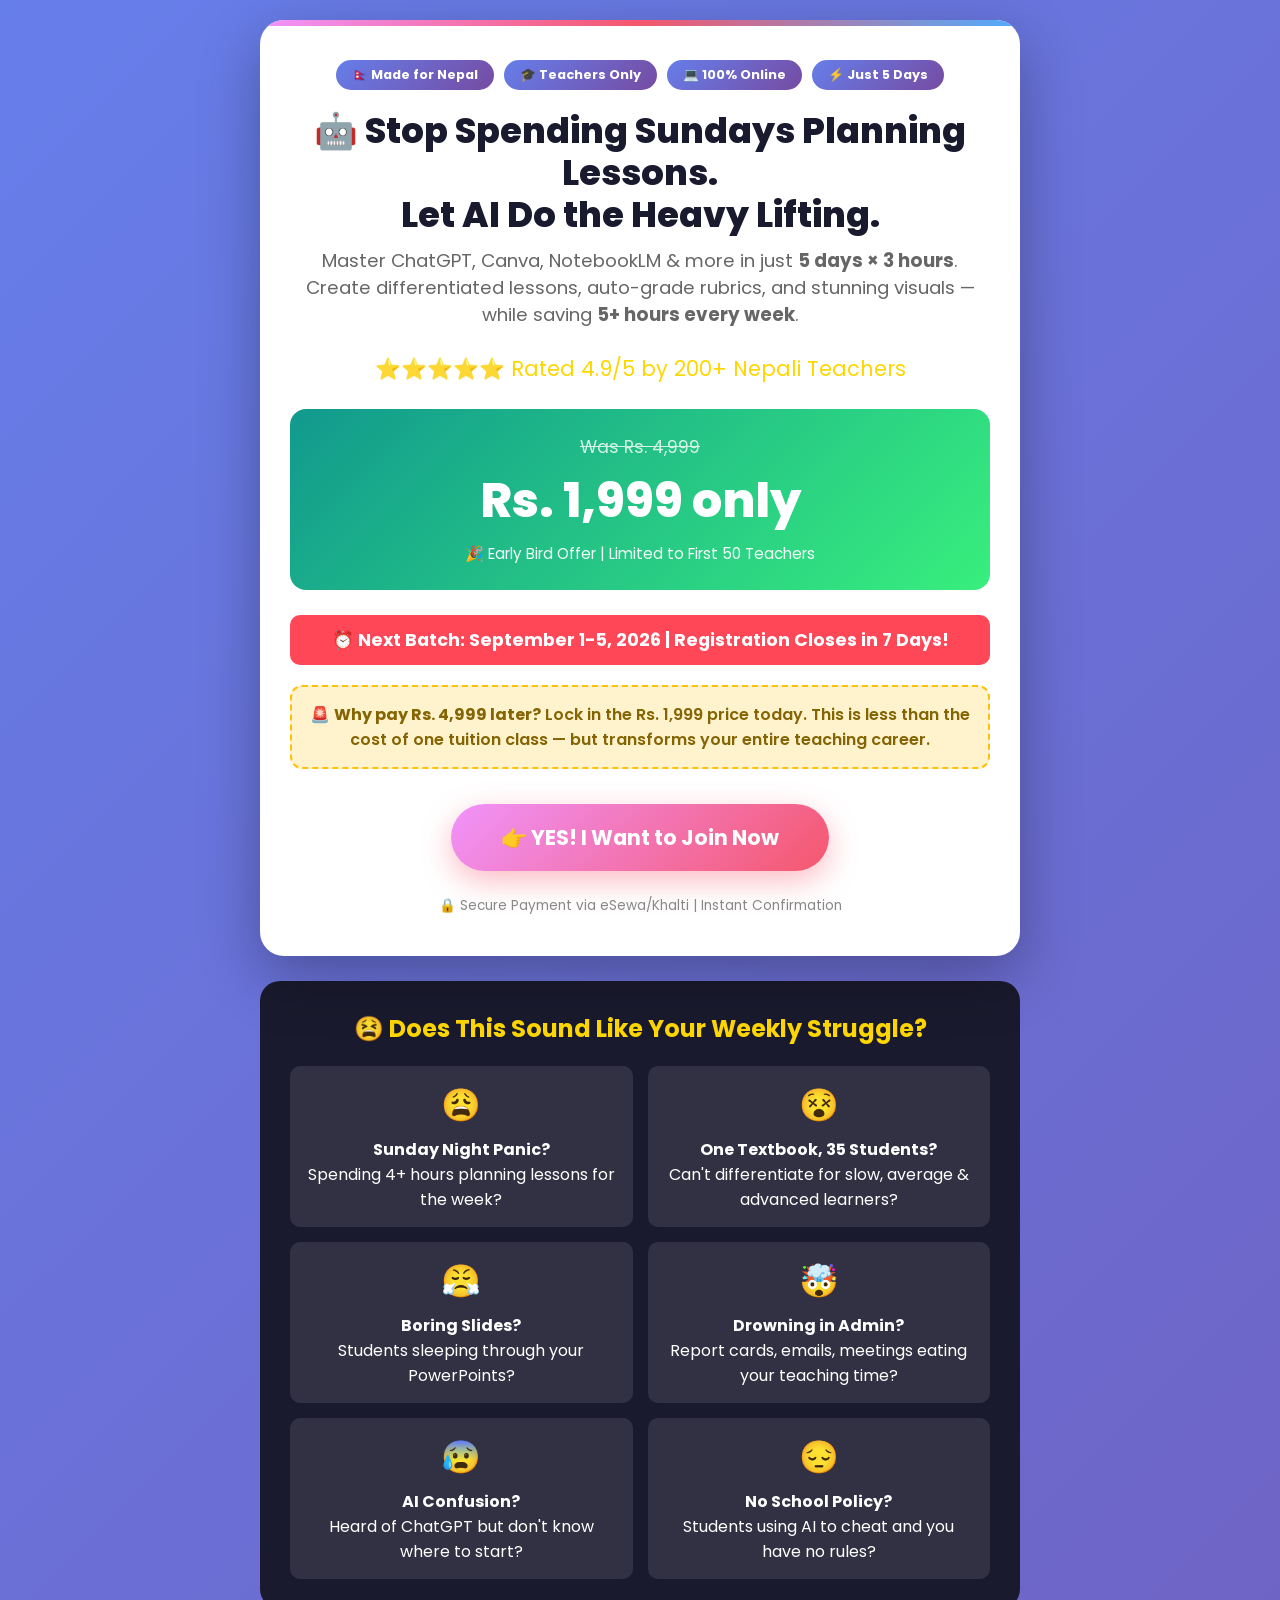
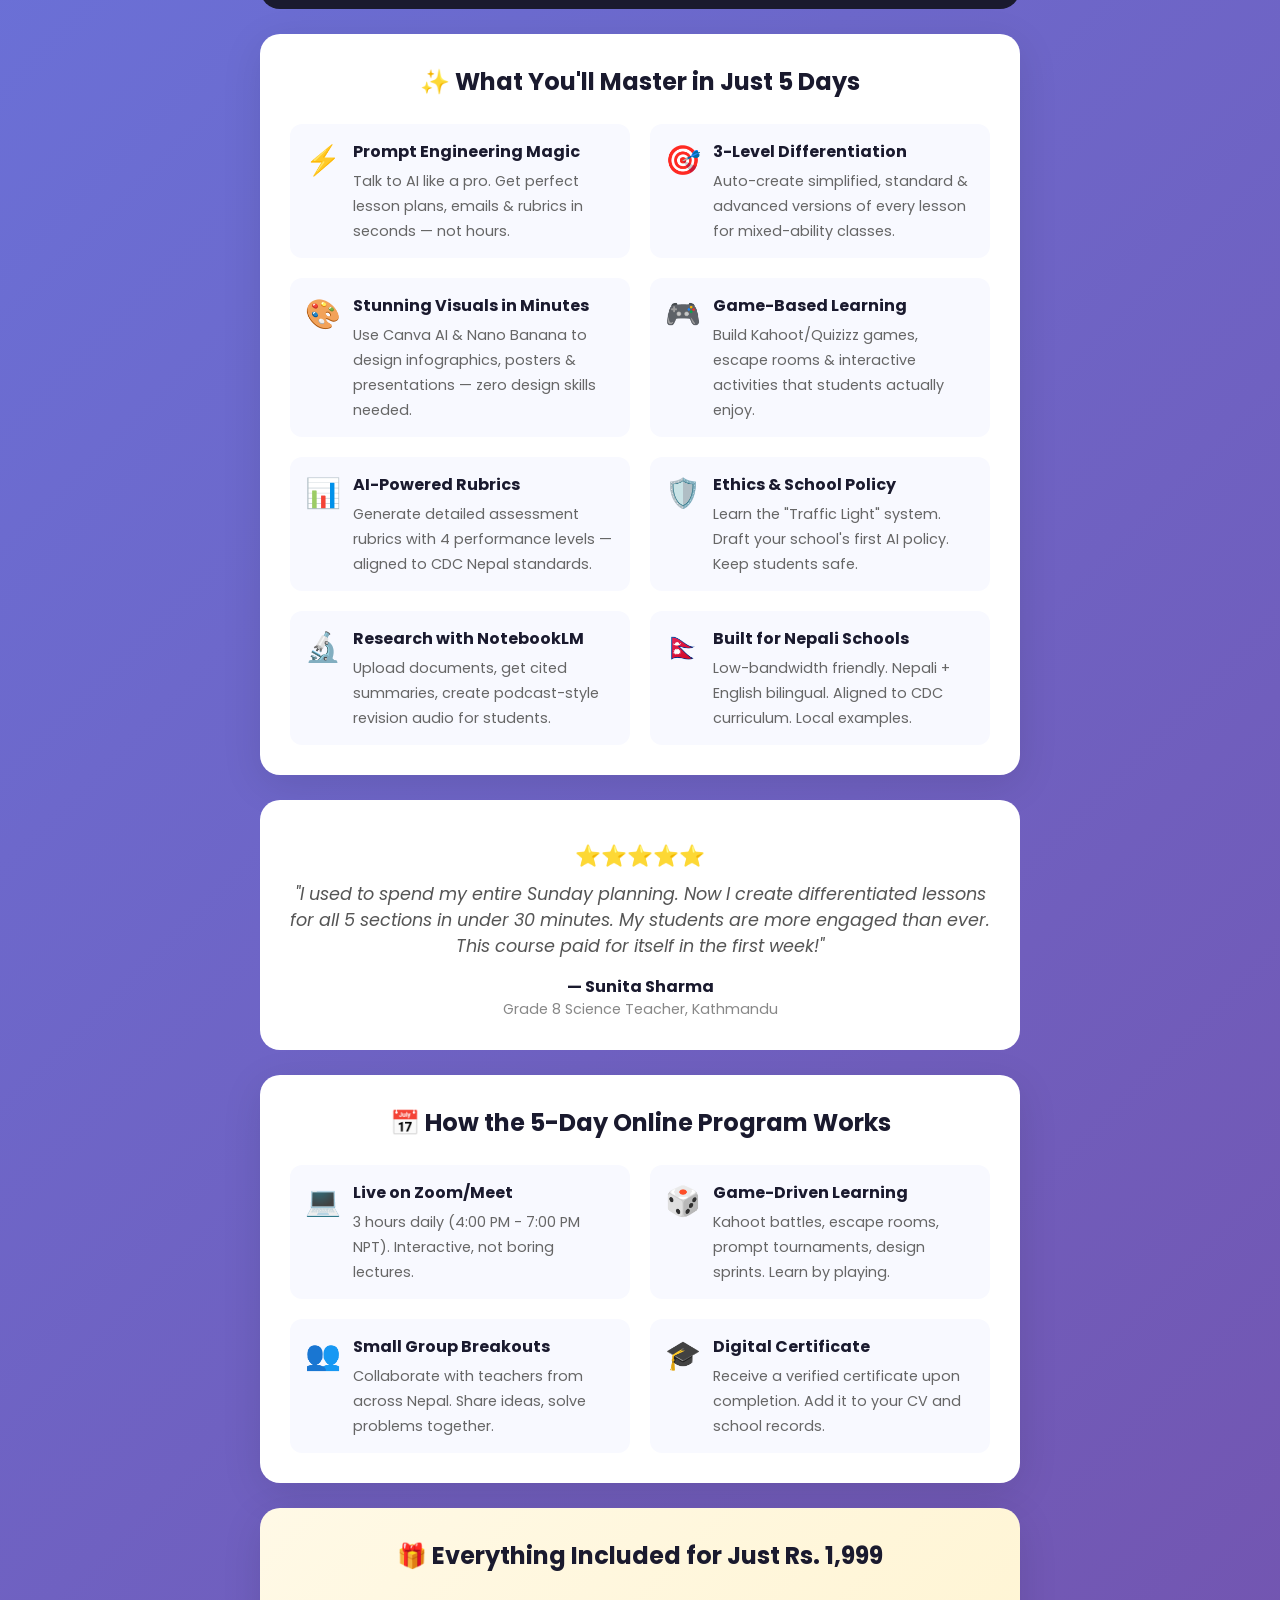
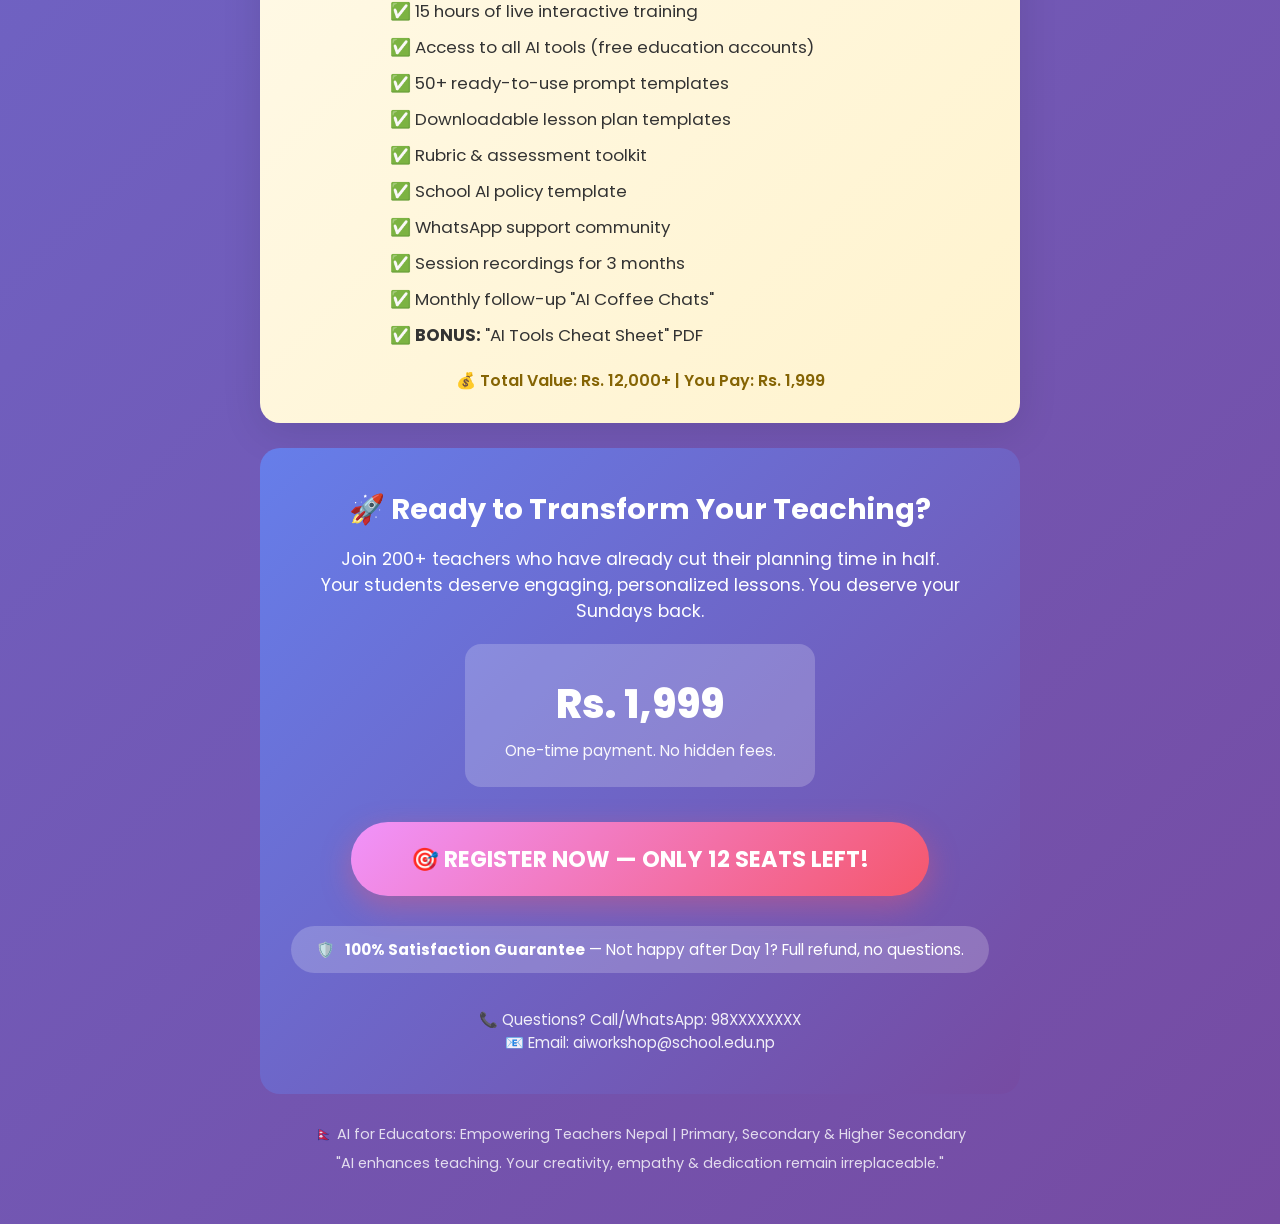
==== commit d80a2323: "Rename AI_Course_Online_Advertisement.html to index.html" ====
--- a/index.html
+++ b/index.html
@@ -1,2852 +1,488 @@
 <!DOCTYPE html>
-<!-- saved from url=(0084)https://www.kimi.ai/chat/1a02ceaf-1202-8f67-8000-091dca0a57c2?chat_enter_method=home -->
-<html lang="en-US" translate="no" class="light" data-qb-installed="true"><head><meta http-equiv="Content-Type" content="text/html; charset=UTF-8"><style cssr-id="vueuc/binder">.v-binder-follower-container {
-  position: absolute;
-  left: 0;
-  right: 0;
-  top: 0;
-  height: 0;
-  pointer-events: none;
-  z-index: auto;
-}
-
-.v-binder-follower-content {
-  position: absolute;
-  z-index: auto;
-}
-
-.v-binder-follower-content > * {
-  pointer-events: all;
-}</style><style cssr-id="n-global">body {
-
- margin: 0;
- font-size: 14px;
- font-family: v-sans, system-ui, -apple-system, BlinkMacSystemFont, "Segoe UI", sans-serif, "Apple Color Emoji", "Segoe UI Emoji", "Segoe UI Symbol";
- line-height: 1.6;
- -webkit-text-size-adjust: 100%;
- -webkit-tap-highlight-color: transparent;
-
-}
-
-body input {
-
- font-family: inherit;
- font-size: inherit;
- 
-}</style><style cssr-id="n-popover">.n-popover {
-
- transition:
- box-shadow .3s var(--n-bezier),
- background-color .3s var(--n-bezier),
- color .3s var(--n-bezier);
- position: relative;
- font-size: var(--n-font-size);
- color: var(--n-text-color);
- box-shadow: var(--n-box-shadow);
- word-break: break-word;
- 
-}
-
-.n-popover > .n-scrollbar {
-
- height: inherit;
- max-height: inherit;
- 
-}
-
-.n-popover:not(.n-popover--raw) {
-
- background-color: var(--n-color);
- border-radius: var(--n-border-radius);
- 
-}
-
-.n-popover:not(.n-popover--raw):not(.n-popover--scrollable):not(.n-popover--show-header-or-footer) {
-padding: var(--n-padding);
-}
-
-.n-popover .n-popover__header {
-
- padding: var(--n-padding);
- border-bottom: 1px solid var(--n-divider-color);
- transition: border-color .3s var(--n-bezier);
- 
-}
-
-.n-popover .n-popover__footer {
-
- padding: var(--n-padding);
- border-top: 1px solid var(--n-divider-color);
- transition: border-color .3s var(--n-bezier);
- 
-}
-
-.n-popover.n-popover--scrollable .n-popover__content, .n-popover.n-popover--show-header-or-footer .n-popover__content {
-
- padding: var(--n-padding);
- 
-}
-
-.n-popover-shared {
-
- transform-origin: inherit;
- 
-}
-
-.n-popover-shared .n-popover-arrow-wrapper {
-
- position: absolute;
- overflow: hidden;
- pointer-events: none;
- 
-}
-
-.n-popover-shared .n-popover-arrow-wrapper .n-popover-arrow {
-
- transition: background-color .3s var(--n-bezier);
- position: absolute;
- display: block;
- width: calc(var(--n-arrow-height) * 1.414);
- height: calc(var(--n-arrow-height) * 1.414);
- box-shadow: 0 0 8px 0 rgba(0, 0, 0, .12);
- transform: rotate(45deg);
- background-color: var(--n-color);
- pointer-events: all;
- 
-}
-
-.n-popover-shared.popover-transition-enter-from, .n-popover-shared.popover-transition-leave-to {
-
- opacity: 0;
- transform: scale(.85);
- 
-}
-
-.n-popover-shared.popover-transition-enter-to, .n-popover-shared.popover-transition-leave-from {
-
- transform: scale(1);
- opacity: 1;
- 
-}
-
-.n-popover-shared.popover-transition-enter-active {
-
- transition:
- box-shadow .3s var(--n-bezier),
- background-color .3s var(--n-bezier),
- color .3s var(--n-bezier),
- opacity .15s var(--n-bezier-ease-out),
- transform .15s var(--n-bezier-ease-out);
- 
-}
-
-.n-popover-shared.popover-transition-leave-active {
-
- transition:
- box-shadow .3s var(--n-bezier),
- background-color .3s var(--n-bezier),
- color .3s var(--n-bezier),
- opacity .15s var(--n-bezier-ease-in),
- transform .15s var(--n-bezier-ease-in);
- 
-}
-
-[v-placement="top-start"] > .n-popover-shared {
-
- margin-bottom: var(--n-space);
- 
-}
-
-[v-placement="top-start"] > .n-popover-shared.n-popover-shared--show-arrow {
-
- margin-bottom: var(--n-space-arrow);
- 
-}
-
-[v-placement="top-start"] > .n-popover-shared.n-popover-shared--overlap {
-
- margin: 0;
- 
-}
-
-[v-placement="top-start"] > .n-popover-shared > .n-popover-arrow-wrapper {
-
- right: 0;
- left: 0;
- top: 0;
- bottom: 0;
- top: 100%;
- bottom: auto;
- height: var(--n-space-arrow);
- 
-}
-
-[v-placement="top-start"] > .n-popover-shared > .n-popover-arrow-wrapper .n-popover-arrow {
-
- top: calc(var(--n-arrow-height) * 1.414 / -2);
- left: calc(var(--n-arrow-offset) - var(--v-offset-left));
- 
-}
-
-[v-placement="top"] > .n-popover-shared {
-
- margin-bottom: var(--n-space);
- 
-}
-
-[v-placement="top"] > .n-popover-shared.n-popover-shared--show-arrow {
-
- margin-bottom: var(--n-space-arrow);
- 
-}
-
-[v-placement="top"] > .n-popover-shared.n-popover-shared--overlap {
-
- margin: 0;
- 
-}
-
-[v-placement="top"] > .n-popover-shared > .n-popover-arrow-wrapper {
-
- right: 0;
- left: 0;
- top: 0;
- bottom: 0;
- top: 100%;
- bottom: auto;
- height: var(--n-space-arrow);
- 
-}
-
-[v-placement="top"] > .n-popover-shared > .n-popover-arrow-wrapper .n-popover-arrow {
-
- top: calc(var(--n-arrow-height) * 1.414 / -2);
- transform: translateX(calc(var(--n-arrow-height) * 1.414 / -2)) rotate(45deg);
- left: 50%;
- 
-}
-
-[v-placement="top-end"] > .n-popover-shared {
-
- margin-bottom: var(--n-space);
- 
-}
-
-[v-placement="top-end"] > .n-popover-shared.n-popover-shared--show-arrow {
-
- margin-bottom: var(--n-space-arrow);
- 
-}
-
-[v-placement="top-end"] > .n-popover-shared.n-popover-shared--overlap {
-
- margin: 0;
- 
-}
-
-[v-placement="top-end"] > .n-popover-shared > .n-popover-arrow-wrapper {
-
- right: 0;
- left: 0;
- top: 0;
- bottom: 0;
- top: 100%;
- bottom: auto;
- height: var(--n-space-arrow);
- 
-}
-
-[v-placement="top-end"] > .n-popover-shared > .n-popover-arrow-wrapper .n-popover-arrow {
-
- top: calc(var(--n-arrow-height) * 1.414 / -2);
- right: calc(var(--n-arrow-offset) + var(--v-offset-left));
- 
-}
-
-[v-placement="bottom-start"] > .n-popover-shared {
-
- margin-top: var(--n-space);
- 
-}
-
-[v-placement="bottom-start"] > .n-popover-shared.n-popover-shared--show-arrow {
-
- margin-top: var(--n-space-arrow);
- 
-}
-
-[v-placement="bottom-start"] > .n-popover-shared.n-popover-shared--overlap {
-
- margin: 0;
- 
-}
-
-[v-placement="bottom-start"] > .n-popover-shared > .n-popover-arrow-wrapper {
-
- right: 0;
- left: 0;
- top: 0;
- bottom: 0;
- bottom: 100%;
- top: auto;
- height: var(--n-space-arrow);
- 
-}
-
-[v-placement="bottom-start"] > .n-popover-shared > .n-popover-arrow-wrapper .n-popover-arrow {
-
- bottom: calc(var(--n-arrow-height) * 1.414 / -2);
- left: calc(var(--n-arrow-offset) - var(--v-offset-left));
- 
-}
-
-[v-placement="bottom"] > .n-popover-shared {
-
- margin-top: var(--n-space);
- 
-}
-
-[v-placement="bottom"] > .n-popover-shared.n-popover-shared--show-arrow {
-
- margin-top: var(--n-space-arrow);
- 
-}
-
-[v-placement="bottom"] > .n-popover-shared.n-popover-shared--overlap {
-
- margin: 0;
- 
-}
-
-[v-placement="bottom"] > .n-popover-shared > .n-popover-arrow-wrapper {
-
- right: 0;
- left: 0;
- top: 0;
- bottom: 0;
- bottom: 100%;
- top: auto;
- height: var(--n-space-arrow);
- 
-}
-
-[v-placement="bottom"] > .n-popover-shared > .n-popover-arrow-wrapper .n-popover-arrow {
-
- bottom: calc(var(--n-arrow-height) * 1.414 / -2);
- transform: translateX(calc(var(--n-arrow-height) * 1.414 / -2)) rotate(45deg);
- left: 50%;
- 
-}
-
-[v-placement="bottom-end"] > .n-popover-shared {
-
- margin-top: var(--n-space);
- 
-}
-
-[v-placement="bottom-end"] > .n-popover-shared.n-popover-shared--show-arrow {
-
- margin-top: var(--n-space-arrow);
- 
-}
-
-[v-placement="bottom-end"] > .n-popover-shared.n-popover-shared--overlap {
-
- margin: 0;
- 
-}
-
-[v-placement="bottom-end"] > .n-popover-shared > .n-popover-arrow-wrapper {
-
- right: 0;
- left: 0;
- top: 0;
- bottom: 0;
- bottom: 100%;
- top: auto;
- height: var(--n-space-arrow);
- 
-}
-
-[v-placement="bottom-end"] > .n-popover-shared > .n-popover-arrow-wrapper .n-popover-arrow {
-
- bottom: calc(var(--n-arrow-height) * 1.414 / -2);
- right: calc(var(--n-arrow-offset) + var(--v-offset-left));
- 
-}
-
-[v-placement="left-start"] > .n-popover-shared {
-
- margin-right: var(--n-space);
- 
-}
-
-[v-placement="left-start"] > .n-popover-shared.n-popover-shared--show-arrow {
-
- margin-right: var(--n-space-arrow);
- 
-}
-
-[v-placement="left-start"] > .n-popover-shared.n-popover-shared--overlap {
-
- margin: 0;
- 
-}
-
-[v-placement="left-start"] > .n-popover-shared > .n-popover-arrow-wrapper {
-
- right: 0;
- left: 0;
- top: 0;
- bottom: 0;
- left: 100%;
- right: auto;
- width: var(--n-space-arrow);
- 
-}
-
-[v-placement="left-start"] > .n-popover-shared > .n-popover-arrow-wrapper .n-popover-arrow {
-
- left: calc(var(--n-arrow-height) * 1.414 / -2);
- top: calc(var(--n-arrow-offset-vertical) - var(--v-offset-top));
- 
-}
-
-[v-placement="left"] > .n-popover-shared {
-
- margin-right: var(--n-space);
- 
-}
-
-[v-placement="left"] > .n-popover-shared.n-popover-shared--show-arrow {
-
- margin-right: var(--n-space-arrow);
- 
-}
-
-[v-placement="left"] > .n-popover-shared.n-popover-shared--overlap {
-
- margin: 0;
- 
-}
-
-[v-placement="left"] > .n-popover-shared > .n-popover-arrow-wrapper {
-
- right: 0;
- left: 0;
- top: 0;
- bottom: 0;
- left: 100%;
- right: auto;
- width: var(--n-space-arrow);
- 
-}
-
-[v-placement="left"] > .n-popover-shared > .n-popover-arrow-wrapper .n-popover-arrow {
-
- left: calc(var(--n-arrow-height) * 1.414 / -2);
- transform: translateY(calc(var(--n-arrow-height) * 1.414 / -2)) rotate(45deg);
- top: 50%;
- 
-}
-
-[v-placement="left-end"] > .n-popover-shared {
-
- margin-right: var(--n-space);
- 
-}
-
-[v-placement="left-end"] > .n-popover-shared.n-popover-shared--show-arrow {
-
- margin-right: var(--n-space-arrow);
- 
-}
-
-[v-placement="left-end"] > .n-popover-shared.n-popover-shared--overlap {
-
- margin: 0;
- 
-}
-
-[v-placement="left-end"] > .n-popover-shared > .n-popover-arrow-wrapper {
-
- right: 0;
- left: 0;
- top: 0;
- bottom: 0;
- left: 100%;
- right: auto;
- width: var(--n-space-arrow);
- 
-}
-
-[v-placement="left-end"] > .n-popover-shared > .n-popover-arrow-wrapper .n-popover-arrow {
-
- left: calc(var(--n-arrow-height) * 1.414 / -2);
- bottom: calc(var(--n-arrow-offset-vertical) + var(--v-offset-top));
- 
-}
-
-[v-placement="right-start"] > .n-popover-shared {
-
- margin-left: var(--n-space);
- 
-}
-
-[v-placement="right-start"] > .n-popover-shared.n-popover-shared--show-arrow {
-
- margin-left: var(--n-space-arrow);
- 
-}
-
-[v-placement="right-start"] > .n-popover-shared.n-popover-shared--overlap {
-
- margin: 0;
- 
-}
-
-[v-placement="right-start"] > .n-popover-shared > .n-popover-arrow-wrapper {
-
- right: 0;
- left: 0;
- top: 0;
- bottom: 0;
- right: 100%;
- left: auto;
- width: var(--n-space-arrow);
- 
-}
-
-[v-placement="right-start"] > .n-popover-shared > .n-popover-arrow-wrapper .n-popover-arrow {
-
- right: calc(var(--n-arrow-height) * 1.414 / -2);
- top: calc(var(--n-arrow-offset-vertical) - var(--v-offset-top));
- 
-}
-
-[v-placement="right"] > .n-popover-shared {
-
- margin-left: var(--n-space);
- 
-}
-
-[v-placement="right"] > .n-popover-shared.n-popover-shared--show-arrow {
-
- margin-left: var(--n-space-arrow);
- 
-}
-
-[v-placement="right"] > .n-popover-shared.n-popover-shared--overlap {
-
- margin: 0;
- 
-}
-
-[v-placement="right"] > .n-popover-shared > .n-popover-arrow-wrapper {
-
- right: 0;
- left: 0;
- top: 0;
- bottom: 0;
- right: 100%;
- left: auto;
- width: var(--n-space-arrow);
- 
-}
-
-[v-placement="right"] > .n-popover-shared > .n-popover-arrow-wrapper .n-popover-arrow {
-
- right: calc(var(--n-arrow-height) * 1.414 / -2);
- transform: translateY(calc(var(--n-arrow-height) * 1.414 / -2)) rotate(45deg);
- top: 50%;
- 
-}
-
-[v-placement="right-end"] > .n-popover-shared {
-
- margin-left: var(--n-space);
- 
-}
-
-[v-placement="right-end"] > .n-popover-shared.n-popover-shared--show-arrow {
-
- margin-left: var(--n-space-arrow);
- 
-}
-
-[v-placement="right-end"] > .n-popover-shared.n-popover-shared--overlap {
-
- margin: 0;
- 
-}
-
-[v-placement="right-end"] > .n-popover-shared > .n-popover-arrow-wrapper {
-
- right: 0;
- left: 0;
- top: 0;
- bottom: 0;
- right: 100%;
- left: auto;
- width: var(--n-space-arrow);
- 
-}
-
-[v-placement="right-end"] > .n-popover-shared > .n-popover-arrow-wrapper .n-popover-arrow {
-
- right: calc(var(--n-arrow-height) * 1.414 / -2);
- bottom: calc(var(--n-arrow-offset-vertical) + var(--v-offset-top));
- 
-}
-
-[v-placement="right-start"] > .n-popover-shared.n-popover-shared--center-arrow .n-popover-arrow {
-top: calc(max(calc((var(--v-target-height, 0px) - var(--n-arrow-height) * 1.414) / 2), var(--n-arrow-offset-vertical)) - var(--v-offset-top));
-}
-
-[v-placement="left-start"] > .n-popover-shared.n-popover-shared--center-arrow .n-popover-arrow {
-top: calc(max(calc((var(--v-target-height, 0px) - var(--n-arrow-height) * 1.414) / 2), var(--n-arrow-offset-vertical)) - var(--v-offset-top));
-}
-
-[v-placement="top-end"] > .n-popover-shared.n-popover-shared--center-arrow .n-popover-arrow {
-right: calc(max(calc((var(--v-target-width, 0px) - var(--n-arrow-height) * 1.414) / 2), var(--n-arrow-offset)) + var(--v-offset-left));
-}
-
-[v-placement="bottom-end"] > .n-popover-shared.n-popover-shared--center-arrow .n-popover-arrow {
-right: calc(max(calc((var(--v-target-width, 0px) - var(--n-arrow-height) * 1.414) / 2), var(--n-arrow-offset)) + var(--v-offset-left));
-}
-
-[v-placement="right-end"] > .n-popover-shared.n-popover-shared--center-arrow .n-popover-arrow {
-bottom: calc(max(calc((var(--v-target-height, 0px) - var(--n-arrow-height) * 1.414) / 2), var(--n-arrow-offset-vertical)) + var(--v-offset-top));
-}
-
-[v-placement="left-end"] > .n-popover-shared.n-popover-shared--center-arrow .n-popover-arrow {
-bottom: calc(max(calc((var(--v-target-height, 0px) - var(--n-arrow-height) * 1.414) / 2), var(--n-arrow-offset-vertical)) + var(--v-offset-top));
-}
-
-[v-placement="top-start"] > .n-popover-shared.n-popover-shared--center-arrow .n-popover-arrow {
-left: calc(max(calc((var(--v-target-width, 0px) - var(--n-arrow-height) * 1.414) / 2), var(--n-arrow-offset)) - var(--v-offset-left));
-}
-
-[v-placement="bottom-start"] > .n-popover-shared.n-popover-shared--center-arrow .n-popover-arrow {
-left: calc(max(calc((var(--v-target-width, 0px) - var(--n-arrow-height) * 1.414) / 2), var(--n-arrow-offset)) - var(--v-offset-left));
-}</style><style>body {transition: opacity ease-in 0.2s; } 
-body[unresolved] {opacity: 0; display: block; overflow: hidden; position: relative; } 
-</style> <script type="module" crossorigin="" src="./AI Teacher Training Ad - Kimi_files/polyfills-B7LwMgLB.js"></script> 
-<meta name="viewport" content="width=device-width, initial-scale=1">
-<title>AI Teacher Training Ad - Kimi</title>
-
-<meta name="description" content="Try Kimi K3 to build playable multiplayer and 3D games, create consulting grade slides, and run parallel tasks with Swarm and Goal to get more work done.">
-<meta name="keywords" content="AI Teacher Training Ad,Kimi, K3, Kimi K3, visual coding, agent swarm, office, PPT, slides, presentation, Moonshot AI, 月之暗面, deep research, Excel, PDF, Word, websites">  <link rel="shortcut icon" href="https://www.kimi.ai/favicon.ico"> <link rel="icon" type="image/x-icon" href="https://www.kimi.ai/favicon-light.ico" media="(prefers-color-scheme: light)"> <link rel="icon" type="image/x-icon" href="https://www.kimi.ai/favicon-dark.ico" media="(prefers-color-scheme: dark)"> <meta http-equiv="X-UA-Compatible" content="IE=edge,chrome=1"> <meta name="renderer" content="webkit"> <meta name="force-rendering" content="webkit"> <meta name="mobile-web-app-capable" content="yes"> <meta name="apple-mobile-web-app-status-bar-style" content="black"> <meta name="apple-mobile-web-app-title" content="Kimi"> <meta name="format-detection" content="telephone=no,email=no"> <meta name="msvalidate.01" content="38E0A3C40C0983D8FED5BD0B59E78653"> <meta name="baidu-site-verification" content="codeva-oC0GIbxpdb"> <meta name="sogou_site_verification" content="K4KQFuej81">   <script>window.OVERSEA=true;window.OVERSEA_REGION=true</script>  <script type="module" crossorigin="" src="./AI Teacher Training Ad - Kimi_files/index-BOwwQKh2.js"></script> <link rel="modulepreload" crossorigin="" href="https://statics.kimi.ai/kimi-web-seo/assets/rolldown-runtime-Bv8gRR9m.js"> <link rel="modulepreload" crossorigin="" href="https://statics.kimi.ai/kimi-web-seo/assets/framework-CbMAx-Ql.js"> <link rel="modulepreload" crossorigin="" href="https://statics.kimi.ai/kimi-web-seo/assets/_plugin-vue_export-helper-Bew5uG4C.js"> <link rel="modulepreload" crossorigin="" href="https://statics.kimi.ai/kimi-web-seo/assets/validate_pb-CP4mG0r1.js"> <link rel="modulepreload" crossorigin="" href="https://statics.kimi.ai/kimi-web-seo/assets/katex-v6BkGvYb.js"> <link rel="modulepreload" crossorigin="" href="https://statics.kimi.ai/kimi-web-seo/assets/vendor-c8tovBjC.js"> <link rel="modulepreload" crossorigin="" href="https://statics.kimi.ai/kimi-web-seo/assets/core-BTpESSD0.js"> <link rel="modulepreload" crossorigin="" href="https://statics.kimi.ai/kimi-web-seo/assets/dayjs.min-3bKCBlHI.js"> <link rel="modulepreload" crossorigin="" href="https://statics.kimi.ai/kimi-web-seo/assets/kimi.utils-C2E-MMTK.js"> <link rel="modulepreload" crossorigin="" href="https://statics.kimi.ai/kimi-web-seo/assets/suggest_pb-1oUppm_2.js"> <link rel="modulepreload" crossorigin="" href="https://statics.kimi.ai/kimi-web-seo/assets/options_pb-Cz5Q3-xk.js"> <link rel="modulepreload" crossorigin="" href="https://statics.kimi.ai/kimi-web-seo/assets/kimi.bridge-BMsu2jPG.js"> <link rel="modulepreload" crossorigin="" href="https://statics.kimi.ai/kimi-web-seo/assets/logs-CA-ysVED.js"> <link rel="modulepreload" crossorigin="" href="https://statics.kimi.ai/kimi-web-seo/assets/kimi.log-DIG2of4Q.js"> <link rel="modulepreload" crossorigin="" href="https://statics.kimi.ai/kimi-web-seo/assets/debug-mode-4RZ_ccam.js"> <link rel="modulepreload" crossorigin="" href="https://statics.kimi.ai/kimi-web-seo/assets/request-D_MVYhSW.js"> <link rel="modulepreload" crossorigin="" href="https://statics.kimi.ai/kimi-web-seo/assets/annotations_pb-_VDXnO9n.js"> <link rel="modulepreload" crossorigin="" href="https://statics.kimi.ai/kimi-web-seo/assets/httpbody_pb-BPPhqH7h.js"> <link rel="modulepreload" crossorigin="" href="https://statics.kimi.ai/kimi-web-seo/assets/job_pb-BU2FEn5T.js"> <link rel="modulepreload" crossorigin="" href="https://statics.kimi.ai/kimi-web-seo/assets/kimiplus_pb-C3cwwhD9.js"> <link rel="modulepreload" crossorigin="" href="https://statics.kimi.ai/kimi-web-seo/assets/slides_pb-CVjQv8xh.js"> <link rel="modulepreload" crossorigin="" href="https://statics.kimi.ai/kimi-web-seo/assets/goods_pb-CpL0QIeT.js"> <link rel="modulepreload" crossorigin="" href="https://statics.kimi.ai/kimi-web-seo/assets/error-CbIi_uEJ.js"> <link rel="modulepreload" crossorigin="" href="https://statics.kimi.ai/kimi-web-seo/assets/model-DW7cpETl.js"> <link rel="modulepreload" crossorigin="" href="https://statics.kimi.ai/kimi-web-seo/assets/user-qz0iNQIE.js"> <link rel="modulepreload" crossorigin="" href="https://statics.kimi.ai/kimi-web-seo/assets/kimi.icon-Jd8IA_3Z.js"> <link rel="modulepreload" crossorigin="" href="https://statics.kimi.ai/kimi-web-seo/assets/kimi.icon-D7XEcGl5.js"> <link rel="modulepreload" crossorigin="" href="https://statics.kimi.ai/kimi-web-seo/assets/Loading-O2nqC4of.js"> <link rel="modulepreload" crossorigin="" href="https://statics.kimi.ai/kimi-web-seo/assets/Image-DLHVXla1.js"> <link rel="modulepreload" crossorigin="" href="https://statics.kimi.ai/kimi-web-seo/assets/Tooltip-C_iWwNAm.js"> <link rel="modulepreload" crossorigin="" href="https://statics.kimi.ai/kimi-web-seo/assets/WithTooltip-7lWwgxQR.js"> <link rel="modulepreload" crossorigin="" href="https://statics.kimi.ai/kimi-web-seo/assets/ImageThumbnail-BbEaYQmZ.js"> <link rel="modulepreload" crossorigin="" href="https://statics.kimi.ai/kimi-web-seo/assets/kimi.loading-C08Iv-IR.js"> <link rel="modulepreload" crossorigin="" href="https://statics.kimi.ai/kimi-web-seo/assets/Button-Blv-y1Dk.js"> <link rel="modulepreload" crossorigin="" href="https://statics.kimi.ai/kimi-web-seo/assets/kimi.imagePreview-DuwfF5Ui.js"> <link rel="modulepreload" crossorigin="" href="https://statics.kimi.ai/kimi-web-seo/assets/kimi.button-DcS8qjfL.js"> <link rel="modulepreload" crossorigin="" href="https://statics.kimi.ai/kimi-web-seo/assets/Modal-CDhVZutg.js"> <link rel="modulepreload" crossorigin="" href="https://statics.kimi.ai/kimi-web-seo/assets/kimi.modal-BYJlnBIz.js"> <link rel="modulepreload" crossorigin="" href="https://statics.kimi.ai/kimi-web-seo/assets/Tooltip-D_YtNUzC.js"> <link rel="modulepreload" crossorigin="" href="https://statics.kimi.ai/kimi-web-seo/assets/utils-D1rq0kdg.js"> <link rel="modulepreload" crossorigin="" href="https://statics.kimi.ai/kimi-web-seo/assets/check-D3raMxbh.js"> <link rel="modulepreload" crossorigin="" href="https://statics.kimi.ai/kimi-web-seo/assets/artifact_pb-DIQw_PYk.js"> <link rel="modulepreload" crossorigin="" href="https://statics.kimi.ai/kimi-web-seo/assets/message_ref_pb-CjmlFY8e.js"> <link rel="modulepreload" crossorigin="" href="https://statics.kimi.ai/kimi-web-seo/assets/project_pb-DXUYLdbf.js"> <link rel="modulepreload" crossorigin="" href="https://statics.kimi.ai/kimi-web-seo/assets/chat_pb-BrFd_bi9.js"> <link rel="modulepreload" crossorigin="" href="https://statics.kimi.ai/kimi-web-seo/assets/v4-C0B_wPvv.js"> <link rel="modulepreload" crossorigin="" href="https://statics.kimi.ai/kimi-web-seo/assets/chat-draft-BMD1iW5Z.js"> <link rel="modulepreload" crossorigin="" href="https://statics.kimi.ai/kimi-web-seo/assets/formatter-Cfqjovsf.js"> <link rel="modulepreload" crossorigin="" href="https://statics.kimi.ai/kimi-web-seo/assets/subscription-BCi_UpDZ.js"> <link rel="modulepreload" crossorigin="" href="https://statics.kimi.ai/kimi-web-seo/assets/chatBase-B4NGFF6k.js"> <link rel="modulepreload" crossorigin="" href="https://statics.kimi.ai/kimi-web-seo/assets/FeedbackModal-BBDXa70L.js"> <link rel="modulepreload" crossorigin="" href="https://statics.kimi.ai/kimi-web-seo/assets/request_pb-BYY_R3KG.js"> <link rel="modulepreload" crossorigin="" href="https://statics.kimi.ai/kimi-web-seo/assets/response_pb-KeFcO-0n.js"> <link rel="modulepreload" crossorigin="" href="https://statics.kimi.ai/kimi-web-seo/assets/CSROnly-D-HApfdl.js"> <link rel="modulepreload" crossorigin="" href="https://statics.kimi.ai/kimi-web-seo/assets/kimi.editor-Bx2lsupz.js"> <link rel="modulepreload" crossorigin="" href="https://statics.kimi.ai/kimi-web-seo/assets/ref-DV70_F9v.js"> <link rel="modulepreload" crossorigin="" href="https://statics.kimi.ai/kimi-web-seo/assets/queryKeys-DBxGa7wL.js"> <link rel="modulepreload" crossorigin="" href="https://statics.kimi.ai/kimi-web-seo/assets/history-DjZxc4jr.js"> <link rel="modulepreload" crossorigin="" href="https://statics.kimi.ai/kimi-web-seo/assets/bot_pb-B-qRqkFJ.js"> <link rel="modulepreload" crossorigin="" href="https://statics.kimi.ai/kimi-web-seo/assets/service_pb-B82LjeXG.js"> <link rel="modulepreload" crossorigin="" href="https://statics.kimi.ai/kimi-web-seo/assets/event_pb-DRcz44ve.js"> <link rel="modulepreload" crossorigin="" href="https://statics.kimi.ai/kimi-web-seo/assets/workspace-6CnhRw7x.js"> <link rel="modulepreload" crossorigin="" href="https://statics.kimi.ai/kimi-web-seo/assets/kimi.chatMessages-N7J-U-mi.js"> <link rel="modulepreload" crossorigin="" href="https://statics.kimi.ai/kimi-web-seo/assets/service_pb-CWiSNhSn.js"> <link rel="modulepreload" crossorigin="" href="https://statics.kimi.ai/kimi-web-seo/assets/kimiplus_svc_pb-qnAzwG2P.js"> <link rel="modulepreload" crossorigin="" href="https://statics.kimi.ai/kimi-web-seo/assets/form.modal-DDg-aOci.js"> <link rel="modulepreload" crossorigin="" href="https://statics.kimi.ai/kimi-web-seo/assets/kimi.confirm-BMFPOoAF.js"> <link rel="modulepreload" crossorigin="" href="https://statics.kimi.ai/kimi-web-seo/assets/google-model-BzYbgjcJ.js"> <link rel="modulepreload" crossorigin="" href="https://statics.kimi.ai/kimi-web-seo/assets/WechatQrPanel-DeMvNwSo.js"> <link rel="modulepreload" crossorigin="" href="https://statics.kimi.ai/kimi-web-seo/assets/theme-CPwiVycE.js"> <link rel="modulepreload" crossorigin="" href="https://statics.kimi.ai/kimi-web-seo/assets/RiveImg-BAy4j3dt.js"> <link rel="modulepreload" crossorigin="" href="https://statics.kimi.ai/kimi-web-seo/assets/RunningText-B1pF9s4L.js"> <link rel="modulepreload" crossorigin="" href="https://statics.kimi.ai/kimi-web-seo/assets/button-8LD4xbre.js"> <link rel="modulepreload" crossorigin="" href="https://statics.kimi.ai/kimi-web-seo/assets/copy-button-Bc4RZtsl.js"> <link rel="modulepreload" crossorigin="" href="https://statics.kimi.ai/kimi-web-seo/assets/LoginPanelNext-DJ_K6HJ-.js"> <link rel="modulepreload" crossorigin="" href="https://statics.kimi.ai/kimi-web-seo/assets/login-DgIyhLxv.js"> <link rel="modulepreload" crossorigin="" href="https://statics.kimi.ai/kimi-web-seo/assets/router-DKsscJpn.js"> <link rel="modulepreload" crossorigin="" href="https://statics.kimi.ai/kimi-web-seo/assets/config-Dym7z6pU.js"> <link rel="modulepreload" crossorigin="" href="https://statics.kimi.ai/kimi-web-seo/assets/claw-bot-BdH3SLKK.js"> <link rel="modulepreload" crossorigin="" href="https://statics.kimi.ai/kimi-web-seo/assets/chunk-GIYVHLCQ-C2c53prd.js"> <link rel="modulepreload" crossorigin="" href="https://statics.kimi.ai/kimi-web-seo/assets/kimi.css--mDIT5OF.js"> <link rel="modulepreload" crossorigin="" href="https://statics.kimi.ai/kimi-web-seo/assets/PopoverMenu-CA4FIVBg.js"> <link rel="modulepreload" crossorigin="" href="https://statics.kimi.ai/kimi-web-seo/assets/subscribe-D62-VvET.js"> <link rel="stylesheet" crossorigin="" href="./AI Teacher Training Ad - Kimi_files/katex-BWiJ5bwV.css"> <link rel="stylesheet" crossorigin="" href="./AI Teacher Training Ad - Kimi_files/vendor-t6ip80KM.css"> <link rel="stylesheet" crossorigin="" href="./AI Teacher Training Ad - Kimi_files/Loading-_FPPz63B.css"> <link rel="stylesheet" crossorigin="" href="./AI Teacher Training Ad - Kimi_files/Image-D3ht6cJq.css"> <link rel="stylesheet" crossorigin="" href="./AI Teacher Training Ad - Kimi_files/Tooltip-3QXsTlMN.css"> <link rel="stylesheet" crossorigin="" href="./AI Teacher Training Ad - Kimi_files/WithTooltip-DUzHc1WS.css"> <link rel="stylesheet" crossorigin="" href="./AI Teacher Training Ad - Kimi_files/ImageThumbnail-CsL4OqAF.css"> <link rel="stylesheet" crossorigin="" href="./AI Teacher Training Ad - Kimi_files/kimi-Bk3e3gyZ.css"> <link rel="stylesheet" crossorigin="" href="./AI Teacher Training Ad - Kimi_files/Button-Rb_OnGad.css"> <link rel="stylesheet" crossorigin="" href="./AI Teacher Training Ad - Kimi_files/kimi-C1dNVZ_H.css"> <link rel="stylesheet" crossorigin="" href="./AI Teacher Training Ad - Kimi_files/Modal-G38S5p1s.css"> <link rel="stylesheet" crossorigin="" href="./AI Teacher Training Ad - Kimi_files/kimi-DhPlDnpw.css"> <link rel="stylesheet" crossorigin="" href="./AI Teacher Training Ad - Kimi_files/Tooltip-CVDv-gCG.css"> <link rel="stylesheet" crossorigin="" href="./AI Teacher Training Ad - Kimi_files/FeedbackModal-NU3WF8UK.css"> <link rel="stylesheet" crossorigin="" href="./AI Teacher Training Ad - Kimi_files/kimi-DTwNz8Oc.css"> <link rel="stylesheet" crossorigin="" href="./AI Teacher Training Ad - Kimi_files/kimi-Be3B9uAU.css"> <link rel="stylesheet" crossorigin="" href="./AI Teacher Training Ad - Kimi_files/WechatQrPanel-DNKTL9aP.css"> <link rel="stylesheet" crossorigin="" href="./AI Teacher Training Ad - Kimi_files/RiveImg-BXdTu5Pl.css"> <link rel="stylesheet" crossorigin="" href="./AI Teacher Training Ad - Kimi_files/RunningText-B5atj1q7.css"> <link rel="stylesheet" crossorigin="" href="./AI Teacher Training Ad - Kimi_files/button-BAfgdnek.css"> <link rel="stylesheet" crossorigin="" href="./AI Teacher Training Ad - Kimi_files/copy-button-BmJAMs-G.css"> <link rel="stylesheet" crossorigin="" href="./AI Teacher Training Ad - Kimi_files/LoginPanelNext-DdtDgo2C.css"> <link rel="stylesheet" crossorigin="" href="./AI Teacher Training Ad - Kimi_files/login-E_U3DaQm.css"> <link rel="stylesheet" crossorigin="" href="./AI Teacher Training Ad - Kimi_files/claw-bot-BJUbccxz.css"> <link rel="stylesheet" crossorigin="" href="./AI Teacher Training Ad - Kimi_files/PopoverMenu-B69yDlLd.css"> <link rel="stylesheet" crossorigin="" href="./AI Teacher Training Ad - Kimi_files/index-DkcJG79B.css"> <script src="./AI Teacher Training Ad - Kimi_files/collect-rangers-v5.2.14.js" async=""></script><script src="./AI Teacher Training Ad - Kimi_files/js" async=""></script><script src="./AI Teacher Training Ad - Kimi_files/client" async=""></script><link rel="modulepreload" as="script" crossorigin="" href="https://statics.kimi.ai/kimi-web-seo/assets/Login-CvjK2vz5.js"><link rel="stylesheet" crossorigin="" href="./AI Teacher Training Ad - Kimi_files/Login-BNqxRfi9.css"><link rel="modulepreload" as="script" crossorigin="" href="https://statics.kimi.ai/kimi-web-seo/assets/halftone-portrait-CTgHOJec.js"><script src="./AI Teacher Training Ad - Kimi_files/yidun-captcha.js" async=""></script><script type="text/javascript" charset="utf8" async="" src="./AI Teacher Training Ad - Kimi_files/load.min.js"></script><script src="./AI Teacher Training Ad - Kimi_files/gtm.js" async=""></script><style id="googleidentityservice_button_styles">.qJTHM{-moz-user-select:none;-webkit-user-select:none;-ms-user-select:none;color:#202124;direction:ltr;-webkit-touch-callout:none;font-family:Roboto-Regular,arial,sans-serif;-webkit-font-smoothing:antialiased;font-weight:400;margin:0;overflow:hidden;-webkit-text-size-adjust:100%}.ynRLnc{left:-9999px;position:absolute;top:-9999px}.L6cTce{display:none}.bltWBb{overflow-wrap:break-word;word-break:break-word}.hSRGPd{color:#1a73e8;cursor:pointer;font-weight:500;text-decoration:none}.Bz112c-W3lGp{height:16px;width:16px}.Bz112c-E3DyYd{height:20px;width:20px}.Bz112c-r9oPif{height:24px;width:24px}.Bz112c-u2z5K{height:36px;width:36px}.Bz112c-uaxL4e{border-radius:10px}.LgbsSe-Bz112c{display:block}.S9gUrf-YoZ4jf{border:none;margin:0;padding:0}.S9gUrf-YoZ4jf *{border:none;margin:0;padding:0}.fFW7wc-ibnC6b>.aZ2wEe>div{border-color:#4285f4}.P1ekSe-ZMv3u{-webkit-transition:height .2s linear;transition:height .2s linear}.P1ekSe-ZMv3u>div:first-child{background-color:#1a73e8!important;-webkit-transition:width .3s linear;transition:width .3s linear}.P1ekSe-ZMv3u>div:nth-child(2){background-image:-webkit-gradient(linear,left top,right top,from(rgba(255,255,255,.7)),to(rgba(255,255,255,.7))),-webkit-gradient(linear,left top,right top,from(#1a73e8),to(#1a73e8))!important;background-image:-webkit-linear-gradient(left,rgba(255,255,255,.7),rgba(255,255,255,.7)),-webkit-linear-gradient(left,#1a73e8,#1a73e8)!important;background-image:linear-gradient(90deg,rgba(255,255,255,.7),rgba(255,255,255,.7)),linear-gradient(90deg,#1a73e8,#1a73e8)!important}.P1ekSe-ZMv3u>div:nth-child(3){background-image:-webkit-gradient(linear,left top,right top,from(rgba(255,255,255,.7)),to(rgba(255,255,255,.7))),-webkit-gradient(linear,left top,right top,from(#1a73e8),to(#1a73e8))!important;background-image:-webkit-linear-gradient(left,rgba(255,255,255,.7),rgba(255,255,255,.7)),-webkit-linear-gradient(left,#1a73e8,#1a73e8)!important;background-image:linear-gradient(90deg,rgba(255,255,255,.7),rgba(255,255,255,.7)),linear-gradient(90deg,#1a73e8,#1a73e8)!important}.haAclf{display:inline-block}.nsm7Bb-HzV7m-LgbsSe{border-radius:4px;box-sizing:border-box;-webkit-transition:background-color .218s,border-color .218s;transition:background-color .218s,border-color .218s;-moz-user-select:none;-webkit-user-select:none;-ms-user-select:none;-webkit-appearance:none;background-color:#fff;background-image:none;border:1px solid #dadce0;color:#3c4043;cursor:pointer;font-family:Google Sans,arial,sans-serif;font-size:.875rem;height:40px;letter-spacing:.25px;outline:none;overflow:hidden;padding:0 12px;position:relative;text-align:center;vertical-align:middle;white-space:nowrap;width:auto}@media screen and (-ms-high-contrast:active){.nsm7Bb-HzV7m-LgbsSe{border:2px solid windowText;color:windowText}}@media screen and (preferes-contrast:more){.nsm7Bb-HzV7m-LgbsSe{color:#000}}.nsm7Bb-HzV7m-LgbsSe.pSzOP-SxQuSe{font-size:.875rem;height:32px;letter-spacing:.25px;padding:0 10px}.nsm7Bb-HzV7m-LgbsSe.purZT-SxQuSe{font-size:.6875rem;height:20px;letter-spacing:.3px;padding:0 8px}.nsm7Bb-HzV7m-LgbsSe.Bz112c-LgbsSe{padding:0;width:40px}.nsm7Bb-HzV7m-LgbsSe.Bz112c-LgbsSe.pSzOP-SxQuSe{width:32px}.nsm7Bb-HzV7m-LgbsSe.Bz112c-LgbsSe.purZT-SxQuSe{width:20px}.nsm7Bb-HzV7m-LgbsSe.JGcpL-RbRzK{border-radius:20px}.nsm7Bb-HzV7m-LgbsSe.JGcpL-RbRzK.pSzOP-SxQuSe{border-radius:16px}.nsm7Bb-HzV7m-LgbsSe.JGcpL-RbRzK.purZT-SxQuSe{border-radius:10px}.nsm7Bb-HzV7m-LgbsSe.i5vt6e-to915-Ia7Qfc{border:1px solid #8e918f;background-color:#131314;color:#e3e3e3}.nsm7Bb-HzV7m-LgbsSe.MFS4be-Ia7Qfc{border:none;color:#fff}.nsm7Bb-HzV7m-LgbsSe.MFS4be-v3pZbf-Ia7Qfc{background-color:#1a73e8}.nsm7Bb-HzV7m-LgbsSe.MFS4be-JaPV2b-Ia7Qfc{background-color:#202124;color:#e8eaed}@media screen and (prefers-contrast:more){.nsm7Bb-HzV7m-LgbsSe.MFS4be-JaPV2b-Ia7Qfc{color:#fff}}.nsm7Bb-HzV7m-LgbsSe .nsm7Bb-HzV7m-LgbsSe-Bz112c{height:18px;margin-right:8px;min-width:18px;width:18px}.nsm7Bb-HzV7m-LgbsSe.pSzOP-SxQuSe .nsm7Bb-HzV7m-LgbsSe-Bz112c{height:14px;min-width:14px;width:14px}.nsm7Bb-HzV7m-LgbsSe.purZT-SxQuSe .nsm7Bb-HzV7m-LgbsSe-Bz112c{height:10px;min-width:10px;width:10px}.nsm7Bb-HzV7m-LgbsSe.jVeSEe .nsm7Bb-HzV7m-LgbsSe-Bz112c{margin-left:8px;margin-right:-4px}.nsm7Bb-HzV7m-LgbsSe.Bz112c-LgbsSe .nsm7Bb-HzV7m-LgbsSe-Bz112c{margin:0;padding:10px}.nsm7Bb-HzV7m-LgbsSe.Bz112c-LgbsSe.pSzOP-SxQuSe .nsm7Bb-HzV7m-LgbsSe-Bz112c{padding:8px}.nsm7Bb-HzV7m-LgbsSe.Bz112c-LgbsSe.purZT-SxQuSe .nsm7Bb-HzV7m-LgbsSe-Bz112c{padding:4px}.nsm7Bb-HzV7m-LgbsSe .nsm7Bb-HzV7m-LgbsSe-Bz112c-haAclf{border-top-left-radius:3px;border-bottom-left-radius:3px;display:-webkit-box;display:-webkit-flex;display:flex;-webkit-box-pack:center;-webkit-justify-content:center;justify-content:center;-webkit-box-align:center;-webkit-align-items:center;align-items:center;background-color:#fff;height:36px;margin-left:-10px;margin-right:12px;min-width:36px;width:36px}.nsm7Bb-HzV7m-LgbsSe .nsm7Bb-HzV7m-LgbsSe-Bz112c-haAclf .nsm7Bb-HzV7m-LgbsSe-Bz112c,.nsm7Bb-HzV7m-LgbsSe.Bz112c-LgbsSe .nsm7Bb-HzV7m-LgbsSe-Bz112c-haAclf .nsm7Bb-HzV7m-LgbsSe-Bz112c{margin:0;padding:0}.nsm7Bb-HzV7m-LgbsSe.pSzOP-SxQuSe .nsm7Bb-HzV7m-LgbsSe-Bz112c-haAclf{height:28px;margin-left:-8px;margin-right:10px;min-width:28px;width:28px}.nsm7Bb-HzV7m-LgbsSe.purZT-SxQuSe .nsm7Bb-HzV7m-LgbsSe-Bz112c-haAclf{height:16px;margin-left:-6px;margin-right:8px;min-width:16px;width:16px}.nsm7Bb-HzV7m-LgbsSe.Bz112c-LgbsSe .nsm7Bb-HzV7m-LgbsSe-Bz112c-haAclf{border-radius:3px;margin-left:2px;margin-right:0;padding:0}.nsm7Bb-HzV7m-LgbsSe.JGcpL-RbRzK .nsm7Bb-HzV7m-LgbsSe-Bz112c-haAclf{border-radius:18px}.nsm7Bb-HzV7m-LgbsSe.pSzOP-SxQuSe.JGcpL-RbRzK .nsm7Bb-HzV7m-LgbsSe-Bz112c-haAclf{border-radius:14px}.nsm7Bb-HzV7m-LgbsSe.purZT-SxQuSe.JGcpL-RbRzK .nsm7Bb-HzV7m-LgbsSe-Bz112c-haAclf{border-radius:8px}.nsm7Bb-HzV7m-LgbsSe .nsm7Bb-HzV7m-LgbsSe-bN97Pc-sM5MNb{display:-webkit-box;display:-webkit-flex;display:flex;-webkit-align-items:center;-webkit-box-align:center;align-items:center;-webkit-flex-direction:row;-webkit-box-orient:horizontal;-webkit-box-direction:normal;flex-direction:row;-webkit-box-pack:justify;-webkit-justify-content:space-between;justify-content:space-between;-webkit-flex-wrap:nowrap;flex-wrap:nowrap;height:100%;position:relative;width:100%}.nsm7Bb-HzV7m-LgbsSe .oXtfBe-l4eHX{-webkit-box-pack:center;-webkit-justify-content:center;justify-content:center}.nsm7Bb-HzV7m-LgbsSe .nsm7Bb-HzV7m-LgbsSe-BPrWId{-webkit-flex-grow:1;-webkit-box-flex:1;flex-grow:1;font-family:Google Sans,arial,sans-serif;font-weight:500;overflow:hidden;text-overflow:ellipsis;vertical-align:top}.nsm7Bb-HzV7m-LgbsSe.purZT-SxQuSe .nsm7Bb-HzV7m-LgbsSe-BPrWId{font-weight:300}.nsm7Bb-HzV7m-LgbsSe .oXtfBe-l4eHX .nsm7Bb-HzV7m-LgbsSe-BPrWId{-webkit-flex-grow:0;-webkit-box-flex:0;flex-grow:0}.nsm7Bb-HzV7m-LgbsSe .nsm7Bb-HzV7m-LgbsSe-MJoBVe{-webkit-transition:background-color .218s;transition:background-color .218s;bottom:0;left:0;position:absolute;right:0;top:0}.nsm7Bb-HzV7m-LgbsSe:focus,.nsm7Bb-HzV7m-LgbsSe:hover{box-shadow:none;border-color:rgb(210,227,252);outline:none}.nsm7Bb-HzV7m-LgbsSe:focus-within{outline:2px solid #00639b;border-color:transparent}.nsm7Bb-HzV7m-LgbsSe:hover .nsm7Bb-HzV7m-LgbsSe-MJoBVe{background:rgba(66,133,244,.08)}.nsm7Bb-HzV7m-LgbsSe:active .nsm7Bb-HzV7m-LgbsSe-MJoBVe,.nsm7Bb-HzV7m-LgbsSe:focus .nsm7Bb-HzV7m-LgbsSe-MJoBVe{background:rgba(66,133,244,.1)}.nsm7Bb-HzV7m-LgbsSe.i5vt6e-to915-Ia7Qfc:hover .nsm7Bb-HzV7m-LgbsSe-MJoBVe{background:rgba(255,255,255,.08)}.nsm7Bb-HzV7m-LgbsSe.i5vt6e-to915-Ia7Qfc:active .nsm7Bb-HzV7m-LgbsSe-MJoBVe,.nsm7Bb-HzV7m-LgbsSe.i5vt6e-to915-Ia7Qfc:focus .nsm7Bb-HzV7m-LgbsSe-MJoBVe{background:rgba(255,255,255,.12)}.nsm7Bb-HzV7m-LgbsSe.MFS4be-Ia7Qfc:hover .nsm7Bb-HzV7m-LgbsSe-MJoBVe{background:rgba(255,255,255,.24)}.nsm7Bb-HzV7m-LgbsSe.MFS4be-Ia7Qfc:active .nsm7Bb-HzV7m-LgbsSe-MJoBVe,.nsm7Bb-HzV7m-LgbsSe.MFS4be-Ia7Qfc:focus .nsm7Bb-HzV7m-LgbsSe-MJoBVe{background:rgba(255,255,255,.32)}.nsm7Bb-HzV7m-LgbsSe .n1UuX-DkfjY{border-radius:50%;display:-webkit-box;display:-webkit-flex;display:flex;height:20px;margin-left:-4px;margin-right:8px;min-width:20px;width:20px}.nsm7Bb-HzV7m-LgbsSe.jVeSEe .nsm7Bb-HzV7m-LgbsSe-BPrWId{font-family:Roboto;font-size:12px;text-align:left}.nsm7Bb-HzV7m-LgbsSe.jVeSEe .nsm7Bb-HzV7m-LgbsSe-BPrWId .K4efff .fmcmS,.nsm7Bb-HzV7m-LgbsSe.jVeSEe .nsm7Bb-HzV7m-LgbsSe-BPrWId .ssJRIf{overflow:hidden;text-overflow:ellipsis}.nsm7Bb-HzV7m-LgbsSe.jVeSEe .nsm7Bb-HzV7m-LgbsSe-BPrWId .K4efff{display:-webkit-box;display:-webkit-flex;display:flex;-webkit-align-items:center;-webkit-box-align:center;align-items:center;color:#5f6368;fill:#5f6368;font-size:11px;font-weight:400}.nsm7Bb-HzV7m-LgbsSe.jVeSEe.i5vt6e-to915-Ia7Qfc .nsm7Bb-HzV7m-LgbsSe-BPrWId .K4efff{color:#c4c7c5;fill:#c4c7c5}.nsm7Bb-HzV7m-LgbsSe.jVeSEe.MFS4be-Ia7Qfc .nsm7Bb-HzV7m-LgbsSe-BPrWId .K4efff{color:#e8eaed;fill:#e8eaed}@media screen and (prefers-contrast:more){.nsm7Bb-HzV7m-LgbsSe.jVeSEe .nsm7Bb-HzV7m-LgbsSe-BPrWId .K4efff,.nsm7Bb-HzV7m-LgbsSe.jVeSEe.MFS4be-Ia7Qfc .nsm7Bb-HzV7m-LgbsSe-BPrWId .K4efff{color:#000;fill:#000}}.nsm7Bb-HzV7m-LgbsSe.jVeSEe .nsm7Bb-HzV7m-LgbsSe-BPrWId .K4efff .Bz112c{height:18px;margin:-3px -3px -3px 2px;min-width:18px;width:18px}.nsm7Bb-HzV7m-LgbsSe.jVeSEe .nsm7Bb-HzV7m-LgbsSe-Bz112c-haAclf{border-top-left-radius:0;border-bottom-left-radius:0;border-top-right-radius:3px;border-bottom-right-radius:3px;margin-left:12px;margin-right:-10px}.nsm7Bb-HzV7m-LgbsSe.jVeSEe.JGcpL-RbRzK .nsm7Bb-HzV7m-LgbsSe-Bz112c-haAclf{border-radius:18px}.L5Fo6c-sM5MNb{border:0;display:block;left:0;position:relative;top:0}.L5Fo6c-bF1uUb{border-radius:4px;bottom:0;cursor:pointer;left:0;position:absolute;right:0;top:0}.L5Fo6c-bF1uUb:focus{border:none;outline:none}sentinel{}</style><script type="text/javascript" async="" src="./AI Teacher Training Ad - Kimi_files/f.txt"></script><link rel="modulepreload" as="script" crossorigin="" href="https://statics.kimi.ai/kimi-web-seo/assets/Index-B1awh96s.js"><link rel="modulepreload" as="script" crossorigin="" href="https://statics.kimi.ai/kimi-web-seo/assets/SlideCard-Dk8AlVlw.js"><link rel="modulepreload" as="script" crossorigin="" href="https://statics.kimi.ai/kimi-web-seo/assets/artifact_pb-I8HB3L-r.js"><link rel="modulepreload" as="script" crossorigin="" href="https://statics.kimi.ai/kimi-web-seo/assets/FileView-CHiT0DdA.js"><link rel="modulepreload" as="script" crossorigin="" href="https://statics.kimi.ai/kimi-web-seo/assets/kimi.file-view-DKMxM2ra.js"><link rel="modulepreload" as="script" crossorigin="" href="https://statics.kimi.ai/kimi-web-seo/assets/remark-extensions-D9Wp3tQn.js"><link rel="modulepreload" as="script" crossorigin="" href="https://statics.kimi.ai/kimi-web-seo/assets/Markdown-Dkw39CQK.js"><link rel="modulepreload" as="script" crossorigin="" href="https://statics.kimi.ai/kimi-web-seo/assets/kimi.syntax-highlighter-F5JbsC64.js"><link rel="stylesheet" crossorigin="" href="./AI Teacher Training Ad - Kimi_files/kimi-D5w9xNtS.css"><link rel="modulepreload" as="script" crossorigin="" href="https://statics.kimi.ai/kimi-web-seo/assets/copy-icon-button-BDXkTKcZ.js"><link rel="stylesheet" crossorigin="" href="./AI Teacher Training Ad - Kimi_files/copy-icon-button-BB9sM1Rp.css"><link rel="stylesheet" crossorigin="" href="./AI Teacher Training Ad - Kimi_files/Markdown-DcuaXlBo.css"><link rel="stylesheet" crossorigin="" href="./AI Teacher Training Ad - Kimi_files/kimi-C-nqQrgr.css"><link rel="stylesheet" crossorigin="" href="./AI Teacher Training Ad - Kimi_files/FileView--30ZQn-7.css"><link rel="modulepreload" as="script" crossorigin="" href="https://statics.kimi.ai/kimi-web-seo/assets/kimi.segment-CdUm1tGf.js"><link rel="modulepreload" as="script" crossorigin="" href="https://statics.kimi.ai/kimi-web-seo/assets/kimi.autoScroll-DegxDBU2.js"><link rel="modulepreload" as="script" crossorigin="" href="https://statics.kimi.ai/kimi-web-seo/assets/config-8kdA7wmI.js"><link rel="modulepreload" as="script" crossorigin="" href="https://statics.kimi.ai/kimi-web-seo/assets/kimi.stock-widget-MQrrFSPy.js"><link rel="modulepreload" as="script" crossorigin="" href="https://statics.kimi.ai/kimi-web-seo/assets/echarts-CVSOFRHJ.js"><link rel="stylesheet" crossorigin="" href="./AI Teacher Training Ad - Kimi_files/kimi-CvJLH_cK.css"><link rel="modulepreload" as="script" crossorigin="" href="https://statics.kimi.ai/kimi-web-seo/assets/Loading-BlxcZmEf.js"><link rel="stylesheet" crossorigin="" href="./AI Teacher Training Ad - Kimi_files/Loading-yeIwJefS.css"><link rel="stylesheet" crossorigin="" href="./AI Teacher Training Ad - Kimi_files/kimi-B9ZJAzQV.css"><link rel="stylesheet" crossorigin="" href="./AI Teacher Training Ad - Kimi_files/SlideCard-BtzUzLB_.css"><link rel="modulepreload" as="script" crossorigin="" href="https://statics.kimi.ai/kimi-web-seo/assets/kimi.eleme-BWTQMmOH.js"><link rel="modulepreload" as="script" crossorigin="" href="https://statics.kimi.ai/kimi-web-seo/assets/FilePreview-CCNc2snq.js"><link rel="stylesheet" crossorigin="" href="./AI Teacher Training Ad - Kimi_files/FilePreview-DVk0r5E-.css"><link rel="modulepreload" as="script" crossorigin="" href="https://statics.kimi.ai/kimi-web-seo/assets/FileList-DRoTUYor.js"><link rel="stylesheet" crossorigin="" href="./AI Teacher Training Ad - Kimi_files/FileList-D8y9yycM.css"><link rel="modulepreload" as="script" crossorigin="" href="https://statics.kimi.ai/kimi-web-seo/assets/BubbleTabs-BiFZoNDb.js"><link rel="stylesheet" crossorigin="" href="./AI Teacher Training Ad - Kimi_files/BubbleTabs-KrmTvg2b.css"><link rel="modulepreload" as="script" crossorigin="" href="https://statics.kimi.ai/kimi-web-seo/assets/MemoryVaultBrowser-Cq0Q_AgN.js"><link rel="stylesheet" crossorigin="" href="./AI Teacher Training Ad - Kimi_files/MemoryVaultBrowser-COj_2aV_.css"><link rel="modulepreload" as="script" crossorigin="" href="https://statics.kimi.ai/kimi-web-seo/assets/Switch-DDBUYpTX.js"><link rel="stylesheet" crossorigin="" href="./AI Teacher Training Ad - Kimi_files/Switch-BQJGOxg4.css"><link rel="modulepreload" as="script" crossorigin="" href="https://statics.kimi.ai/kimi-web-seo/assets/task-actions-BJ6bx4xt.js"><link rel="modulepreload" as="script" crossorigin="" href="https://statics.kimi.ai/kimi-web-seo/assets/task-card-DJeKQJ28.js"><link rel="stylesheet" crossorigin="" href="./AI Teacher Training Ad - Kimi_files/kimi-X0O_PB4x.css"><link rel="modulepreload" as="script" crossorigin="" href="https://statics.kimi.ai/kimi-web-seo/assets/mcp-6EFYFRSA.js"><link rel="modulepreload" as="script" crossorigin="" href="https://statics.kimi.ai/kimi-web-seo/assets/membership_service_pb-DzLAt5OO.js"><link rel="modulepreload" as="script" crossorigin="" href="https://statics.kimi.ai/kimi-web-seo/assets/showcase_pb-BRS7mpgj.js"><link rel="modulepreload" as="script" crossorigin="" href="https://statics.kimi.ai/kimi-web-seo/assets/zh-cn-DZ6YJVve.js"><link rel="stylesheet" crossorigin="" href="./AI Teacher Training Ad - Kimi_files/zh-cn-CMn3JBTt.css"><link rel="modulepreload" as="script" crossorigin="" href="https://statics.kimi.ai/kimi-web-seo/assets/RecommendPromptList-Dge7HYoS.js"><link rel="modulepreload" as="script" crossorigin="" href="https://statics.kimi.ai/kimi-web-seo/assets/FilePreviewModal-D8Uyd5-r.js"><link rel="stylesheet" crossorigin="" href="./AI Teacher Training Ad - Kimi_files/FilePreviewModal-BdU02-Fp.css"><link rel="stylesheet" crossorigin="" href="./AI Teacher Training Ad - Kimi_files/RecommendPromptList-CglicapV.css"><link rel="modulepreload" as="script" crossorigin="" href="https://statics.kimi.ai/kimi-web-seo/assets/consts-MTh7VLP5.js"><link rel="modulepreload" as="script" crossorigin="" href="https://statics.kimi.ai/kimi-web-seo/assets/kimi.running-text-N5zX7Kw-.js"><link rel="stylesheet" crossorigin="" href="./AI Teacher Training Ad - Kimi_files/consts-E4WrYZIM.css"><link rel="modulepreload" as="script" crossorigin="" href="https://statics.kimi.ai/kimi-web-seo/assets/ShareButton-B9GNqtpA.js"><link rel="stylesheet" crossorigin="" href="./AI Teacher Training Ad - Kimi_files/ShareButton-w0m2cP94.css"><link rel="modulepreload" as="script" crossorigin="" href="https://statics.kimi.ai/kimi-web-seo/assets/kimi.progress-DotaTHNA.js"><link rel="modulepreload" as="script" crossorigin="" href="https://statics.kimi.ai/kimi-web-seo/assets/price-Btg4PkFg.js"><link rel="stylesheet" crossorigin="" href="./AI Teacher Training Ad - Kimi_files/kimi-BSBHUW6j.css"><link rel="modulepreload" as="script" crossorigin="" href="https://statics.kimi.ai/kimi-web-seo/assets/pptStyleModel-B-GCanjf.js"><link rel="modulepreload" as="script" crossorigin="" href="https://statics.kimi.ai/kimi-web-seo/assets/CreatePPTDialog-4MGp_Cc7.js"><link rel="stylesheet" crossorigin="" href="./AI Teacher Training Ad - Kimi_files/CreatePPTDialog-BSAWAn30.css"><link rel="modulepreload" as="script" crossorigin="" href="https://statics.kimi.ai/kimi-web-seo/assets/chat-input-ZdOk5zxM.js"><link rel="stylesheet" crossorigin="" href="./AI Teacher Training Ad - Kimi_files/pptStyleModel-CDTw36aN.css"><link rel="modulepreload" as="script" crossorigin="" href="https://statics.kimi.ai/kimi-web-seo/assets/VideoPlayer-DGtMDI4b.js"><link rel="stylesheet" crossorigin="" href="./AI Teacher Training Ad - Kimi_files/VideoPlayer-DvQipfK2.css"><link rel="modulepreload" as="script" crossorigin="" href="https://statics.kimi.ai/kimi-web-seo/assets/PageLayout-DgoqJgMk.js"><link rel="stylesheet" crossorigin="" href="./AI Teacher Training Ad - Kimi_files/PageLayout-BNPhW0Rn.css"><link rel="modulepreload" as="script" crossorigin="" href="https://statics.kimi.ai/kimi-web-seo/assets/project-folder-empty-light-FZRWXkgf.js"><link rel="stylesheet" crossorigin="" href="./AI Teacher Training Ad - Kimi_files/project-folder-empty-light-BQq1xGOD.css"><link rel="modulepreload" as="script" crossorigin="" href="https://statics.kimi.ai/kimi-web-seo/assets/LegalFooter-DnaOZ2e4.js"><link rel="stylesheet" crossorigin="" href="./AI Teacher Training Ad - Kimi_files/LegalFooter-SFw-cx-c.css"><link rel="modulepreload" as="script" crossorigin="" href="https://statics.kimi.ai/kimi-web-seo/assets/ScreenshotList-DgptJ-KL.js"><link rel="stylesheet" crossorigin="" href="./AI Teacher Training Ad - Kimi_files/ScreenshotList-f_JW1_U-.css"><link rel="modulepreload" as="script" crossorigin="" href="https://statics.kimi.ai/kimi-web-seo/assets/order-PGKNaDP5.js"><link rel="modulepreload" as="script" crossorigin="" href="https://statics.kimi.ai/kimi-web-seo/assets/service_pb-VUVTjTUx.js"><link rel="modulepreload" as="script" crossorigin="" href="https://statics.kimi.ai/kimi-web-seo/assets/membership-BQ2DKzdZ.js"><link rel="modulepreload" as="script" crossorigin="" href="https://statics.kimi.ai/kimi-web-seo/assets/TaskCard-CUhv-mnX.js"><link rel="stylesheet" crossorigin="" href="./AI Teacher Training Ad - Kimi_files/TaskCard-CedDvbkW.css"><link rel="modulepreload" as="script" crossorigin="" href="https://statics.kimi.ai/kimi-web-seo/assets/useCodeInviteModel-Cpe4_nfb.js"><link rel="modulepreload" as="script" crossorigin="" href="https://statics.kimi.ai/kimi-web-seo/assets/waitlist_pb-BhZjfCEN.js"><link rel="modulepreload" as="script" crossorigin="" href="https://statics.kimi.ai/kimi-web-seo/assets/useComputerInviteModel-UbRc52rt.js"><link rel="modulepreload" as="script" crossorigin="" href="https://statics.kimi.ai/kimi-web-seo/assets/custom-style-kv-light-DLPupk4X.js"><link rel="modulepreload" as="script" crossorigin="" href="https://statics.kimi.ai/kimi-web-seo/assets/PPTColorSchemePreview-B1tsqoTJ.js"><link rel="stylesheet" crossorigin="" href="./AI Teacher Training Ad - Kimi_files/PPTColorSchemePreview-DfGyYp4m.css"><link rel="stylesheet" crossorigin="" href="./AI Teacher Training Ad - Kimi_files/Index-VqX6_jQN.css"><script type="text/javascript" charset="UTF-8" async="" src="./AI Teacher Training Ad - Kimi_files/ir.2.0.13.min.js"></script><script type="text/javascript" charset="UTF-8" async="" src="./AI Teacher Training Ad - Kimi_files/core-optimi.m25b40.v2.28.5.min.js"></script><style type="text/css">.yidun.yidun--light.yidun--avoid.yidun--button .yidun_tips .yidun_tips__icon,.yidun.yidun--light.yidun--error.yidun--avoid .yidun_tips .yidun_tips__icon,.yidun.yidun--light.yidun--error.yidun--icon_point .yidun_tips .yidun_tips__icon,.yidun.yidun--light.yidun--error.yidun--inference .yidun_tips .yidun_tips__icon,.yidun.yidun--light.yidun--error.yidun--maxerror .yidun_tips .yidun_tips__icon,.yidun.yidun--light.yidun--error.yidun--point .yidun_tips .yidun_tips__icon,.yidun.yidun--light.yidun--error.yidun--sms .yidun_tips .yidun_tips__icon,.yidun.yidun--light.yidun--error.yidun--space .yidun_tips .yidun_tips__icon,.yidun.yidun--light.yidun--error.yidun--voice .yidun_tips .yidun_tips__icon,.yidun.yidun--light.yidun--error.yidun--word_group .yidun_tips .yidun_tips__icon,.yidun.yidun--light.yidun--error.yidun--word_order .yidun_tips .yidun_tips__icon,.yidun.yidun--light.yidun--icon_point.yidun--button .yidun_tips .yidun_tips__icon,.yidun.yidun--light.yidun--inference.yidun--button .yidun_tips .yidun_tips__icon,.yidun.yidun--light.yidun--point.yidun--button .yidun_tips .yidun_tips__icon,.yidun.yidun--light.yidun--space.yidun--button .yidun_tips .yidun_tips__icon,.yidun.yidun--light.yidun--success.yidun--avoid .yidun_tips .yidun_tips__icon,.yidun.yidun--light.yidun--success.yidun--icon_point .yidun_tips .yidun_tips__icon,.yidun.yidun--light.yidun--success.yidun--inference .yidun_tips .yidun_tips__icon,.yidun.yidun--light.yidun--success.yidun--point .yidun_tips .yidun_tips__icon,.yidun.yidun--light.yidun--success.yidun--sms .yidun_tips .yidun_tips__icon,.yidun.yidun--light.yidun--success.yidun--space .yidun_tips .yidun_tips__icon,.yidun.yidun--light.yidun--success.yidun--voice .yidun_tips .yidun_tips__icon,.yidun.yidun--light.yidun--success.yidun--word_group .yidun_tips .yidun_tips__icon,.yidun.yidun--light.yidun--success.yidun--word_order .yidun_tips .yidun_tips__icon,.yidun.yidun--light.yidun--word_group.yidun--button .yidun_tips .yidun_tips__icon,.yidun.yidun--light.yidun--word_order.yidun--button .yidun_tips .yidun_tips__icon,.yidun.yidun--light .yidun_loadbox .yidun_loadbox__inner,.yidun.yidun--light .yidun_loadbox .yidun_loadbox__inner .yidun_loadicon,.yidun.yidun--light .yidun_tips__answer,.yidun.yidun--light .yidun_tips__before,.yidun.yidun--light .yidun_tips__content,.yidun_intellisense--light .yidun_classic-tips .yidun_tips__icon,.yidun_intellisense--light .yidun_intelli-icon,.yidun_popup.yidun_popup--light .yidun_modal,.yidun_popup.yidun_popup--light .yidun_modal__before,.yidun_popup.yidun_popup--light .yidun_modal__sibling,.yidun_popup.yidun_popup--light .yidun_modal__title{display:inline-block;*display:inline;zoom:1;vertical-align:top}.yidun,.yidun_popup{-webkit-text-size-adjust:100%!important;-ms-text-size-adjust:100%!important;text-size-adjust:100%!important;-moz-text-size-adjust:100%!important}.yidun{-webkit-tap-highlight-color:transparent}.yidun *{box-sizing:border-box}.yidun :focus-visible{outline:2px solid #4997fd}.panel_ease_top-enter,.panel_ease_top-leave-active{opacity:0;transform:translateY(20px)}.panel_ease_bottom-enter,.panel_ease_bottom-leave-active{opacity:0;transform:translateY(-20px)}.panel_ease_bottom-enter-active,.panel_ease_bottom-leave-active,.panel_ease_top-enter-active,.panel_ease_top-leave-active{transition:all .2s linear;pointer-events:none}.popup_scale-enter,.popup_scale-leave-active{opacity:0;transform:scale(0)}.popup_scale-enter-active{transition:all .3s cubic-bezier(.76,.01,.35,1.56)}.popup_scale-leave-active{transition:all .2s ease-out}.popup_ease-enter{opacity:0;transform:translateY(-20px)}.popup_ease-enter-active{transition:opacity .3s linear,transform .3s linear}.popup_ease-leave-active{opacity:0;transform:translateY(-20px);transition:all .2s ease-out}@keyframes loading{0%{transform:rotate(0deg)}to{transform:rotate(1turn)}}@keyframes ball-scale-multiple{0%{transform:scale(.22);opacity:0}5%{opacity:1}to{transform:scale(1);opacity:0}}@keyframes bright{0%{opacity:.5}to{opacity:1}}.yidun_cover-frame{position:absolute;top:0;left:0;width:100%;height:100%;border:0;opacity:0;filter:alpha(opacity=0)}.yidun.yidun--light{position:relative;margin:auto;font-size:14px;-ms-touch-action:none;touch-action:none}.yidun.yidun--light img{pointer-events:none}.yidun.yidun--light .yidun_avoid-canvas,.yidun.yidun--light .yidun_avoid-front,.yidun.yidun--light .yidun_jigsaw,.yidun.yidun--light .yidun_slide_indicator,.yidun.yidun--light .yidun_slider{display:none}.yidun.yidun--light.yidun--jigsaw .yidun_jigsaw,.yidun.yidun--light.yidun--jigsaw .yidun_slide_indicator,.yidun.yidun--light.yidun--jigsaw .yidun_slider{display:block}.yidun.yidun--light.yidun--jigsaw .yidun_tips__content{width:100%}.yidun.yidun--light.yidun--jigsaw .yidun_tips{padding-left:40px}.yidun.yidun--light .yidun_jigsaw{position:absolute;left:0;top:0;width:auto;height:100%;-webkit-transform:translateZ(0);-webkit-perspective:1000;-webkit-backface-visibility:hidden;pointer-events:auto}.yidun.yidun--light .yidun_icon-point{position:absolute;width:26px;height:33px;cursor:pointer;background-repeat:no-repeat}.yidun.yidun--light .yidun_icon-point.yidun_point-1{background-image:url("https://cstaticdun.126.net/2.28.5/images/icon_light.4a68e42.png");background-position:0 -997px;background-size:40px 1518px}@media only screen and (-webkit-min-device-pixel-ratio:2),only screen and (min-device-pixel-ratio:2){.yidun.yidun--light .yidun_icon-point.yidun_point-1{background-image:url("https://cstaticdun.126.net/2.28.5/images/icon_light@2x.4597c82.png");background-position:0 -994px;background-size:40px 1515px}}.yidun.yidun--light .yidun_icon-point.yidun_point-2{background-image:url("https://cstaticdun.126.net/2.28.5/images/icon_light.4a68e42.png");background-position:0 -1035px;background-size:40px 1518px}@media only screen and (-webkit-min-device-pixel-ratio:2),only screen and (min-device-pixel-ratio:2){.yidun.yidun--light .yidun_icon-point.yidun_point-2{background-image:url("https://cstaticdun.126.net/2.28.5/images/icon_light@2x.4597c82.png");background-position:0 -1032px;background-size:40px 1515px}}.yidun.yidun--light .yidun_icon-point.yidun_point-3{background-image:url("https://cstaticdun.126.net/2.28.5/images/icon_light.4a68e42.png");background-position:0 -1073px;background-size:40px 1518px}@media only screen and (-webkit-min-device-pixel-ratio:2),only screen and (min-device-pixel-ratio:2){.yidun.yidun--light .yidun_icon-point.yidun_point-3{background-image:url("https://cstaticdun.126.net/2.28.5/images/icon_light@2x.4597c82.png");background-position:0 -1070px;background-size:40px 1515px}}.yidun.yidun--light .yidun_icon-point.yidun_point-4{background-image:url("https://cstaticdun.126.net/2.28.5/images/icon_light.4a68e42.png");background-position:0 -1111px;background-size:40px 1518px}@media only screen and (-webkit-min-device-pixel-ratio:2),only screen and (min-device-pixel-ratio:2){.yidun.yidun--light .yidun_icon-point.yidun_point-4{background-image:url("https://cstaticdun.126.net/2.28.5/images/icon_light@2x.4597c82.png");background-position:0 -1108px;background-size:40px 1515px}}.yidun.yidun--light .yidun_icon-point.yidun_point-5{background-image:url("https://cstaticdun.126.net/2.28.5/images/icon_light.4a68e42.png");background-position:0 -1149px;background-size:40px 1518px}@media only screen and (-webkit-min-device-pixel-ratio:2),only screen and (min-device-pixel-ratio:2){.yidun.yidun--light .yidun_icon-point.yidun_point-5{background-image:url("https://cstaticdun.126.net/2.28.5/images/icon_light@2x.4597c82.png");background-position:0 -1146px;background-size:40px 1515px}}.yidun.yidun--light.yidun--space .yidun_icon-point{width:29px;height:29px;background-image:url("https://cstaticdun.126.net/2.28.5/images/icon_light.4a68e42.png");background-position:0 -646px;background-size:40px 1518px}@media only screen and (-webkit-min-device-pixel-ratio:2),only screen and (min-device-pixel-ratio:2){.yidun.yidun--light.yidun--space .yidun_icon-point{background-image:url("https://cstaticdun.126.net/2.28.5/images/icon_light@2x.4597c82.png");background-position:0 -643px;background-size:40px 1515px}}.yidun.yidun--light.yidun--maxerror .yidun_icon-point{cursor:default}.yidun.yidun--light .yidun_inference{display:none;position:absolute;width:25%;height:50%;overflow:hidden;box-sizing:border-box;background-color:transparent}.yidun.yidun--light .yidun_inference .yidun_inference__border{display:block;position:absolute;top:0;left:0;bottom:0;right:0;z-index:1;border:1px solid #fff;box-sizing:border-box;background:transparent;border-radius:inherit;transition:border .2s ease-out 0s}.yidun.yidun--light .yidun_inference.yidun_inference--0,.yidun.yidun--light .yidun_inference.yidun_inference--0 .yidun_inference__img{top:0;left:0}.yidun.yidun--light .yidun_inference.yidun_inference--1{top:0;left:25%}.yidun.yidun--light .yidun_inference.yidun_inference--1 .yidun_inference__img{top:0;left:-100%}.yidun.yidun--light .yidun_inference.yidun_inference--2{top:0;left:50%}.yidun.yidun--light .yidun_inference.yidun_inference--2 .yidun_inference__img{top:0;left:-200%}.yidun.yidun--light .yidun_inference.yidun_inference--3{top:0;left:75%}.yidun.yidun--light .yidun_inference.yidun_inference--3 .yidun_inference__img{top:0;left:-300%}.yidun.yidun--light .yidun_inference.yidun_inference--4,.yidun.yidun--light .yidun_inference.yidun_inference--4 .yidun_inference__img{bottom:0;left:0}.yidun.yidun--light .yidun_inference.yidun_inference--5{bottom:0;left:25%}.yidun.yidun--light .yidun_inference.yidun_inference--5 .yidun_inference__img{bottom:0;left:-100%}.yidun.yidun--light .yidun_inference.yidun_inference--6{bottom:0;left:50%}.yidun.yidun--light .yidun_inference.yidun_inference--6 .yidun_inference__img{bottom:0;left:-200%}.yidun.yidun--light .yidun_inference.yidun_inference--7{bottom:0;left:75%}.yidun.yidun--light .yidun_inference.yidun_inference--7 .yidun_inference__img{bottom:0;left:-300%}.yidun.yidun--light .yidun_inference.yidun_inference--drag .yidun_inference__border,.yidun.yidun--light .yidun_inference.yidun_inference--swap .yidun_inference__border,.yidun.yidun--light .yidun_inference:hover .yidun_inference__border{border-color:#2c6eff;border-width:2px}.yidun.yidun--light .yidun_inference.yidun_inference--drag,.yidun.yidun--light .yidun_inference:hover{background-color:#fff}.yidun.yidun--light .yidun_inference.yidun_inference--drag .yidun_inference__img,.yidun.yidun--light .yidun_inference:hover .yidun_inference__img{opacity:.3;filter:alpha(opacity=30)}.yidun.yidun--light .yidun_inference:hover{cursor:pointer}.yidun.yidun--light .yidun_inference.yidun_inference--drag{z-index:1;box-shadow:0 2px 6px 30%}.yidun.yidun--light .yidun_inference.yidun_inference--origin .yidun_inference__border{background-color:#d8d8d8}.yidun.yidun--light .yidun_inference.yidun_inference--swap .yidun_inference__border{background:transparent}.yidun.yidun--light .yidun_inference__img{position:absolute;width:400%;height:200%;transition:opacity .2s ease-out}.yidun.yidun--light.yidun--inference .yidun_inference{display:block;background-color:#fff}.yidun.yidun--light.yidun--inference .yidun_bg-img{display:none}.yidun.yidun--light .yidun_avoid-front{position:absolute;z-index:10;left:0;bottom:0;-webkit-transform:translateZ(0);-webkit-perspective:1000;-webkit-backface-visibility:hidden;pointer-events:auto}.yidun.yidun--light .yidun_avoid-canvas{position:absolute;left:0;top:0;pointer-events:none}.yidun.yidun--light.yidun--avoid .yidun_avoid-canvas,.yidun.yidun--light.yidun--avoid .yidun_avoid-front,.yidun.yidun--light.yidun--sms .yidun_smsbox{display:block}.yidun.yidun--light.yidun--sms .yidun_smsbox~.yidun_bg-img{display:none}.yidun.yidun--light.yidun--float .yidun_panel{display:none;position:absolute;left:0;width:100%;z-index:999}.yidun.yidun--light .yidun_panel{-webkit-user-select:none;-moz-user-select:none;-ms-user-select:none;user-select:none;position:relative;z-index:1}.yidun.yidun--light .yidun_panel-placeholder{pointer-events:auto;position:relative;padding-top:50%}.yidun.yidun--light .yidun_bgimg{pointer-events:auto;position:absolute;top:0;left:0;width:100%;height:100%}.yidun.yidun--light .yidun_bgimg .yidun_bg-img{vertical-align:top;width:100%}.yidun.yidun--light .yidun_smsbox{width:100%;height:100%;text-align:left;font-size:0;background:#f8f9fb;background:linear-gradient(103.18deg,#dae3f6 7.63%,#c8d9fa 94.65%);display:none;position:relative;color:#45494c}.yidun.yidun--light .yidun_smsbox .yidun_smsbox-qrcode{width:120px;height:100px;padding:0 10px;position:absolute;left:0;top:0;bottom:0;margin:auto 0;z-index:1}.yidun.yidun--light .yidun_smsbox .yidun_smsbox-qrcode .yidun_smsbox-qrcode--img{width:100%;height:100%;padding:2px;background:#fff}.yidun.yidun--light .yidun_smsbox .yidun_smsbox-text{position:absolute;left:0;top:0;bottom:0;right:0;padding:0 0 0 120px;font-size:14px;-webkit-user-select:text;-moz-user-select:text;-ms-user-select:text;user-select:text;white-space:nowrap;z-index:1}.yidun.yidun--light .yidun_smsbox .yidun_smsbox-text:before{content:"";width:0;display:inline-block;vertical-align:middle;height:100%}.yidun.yidun--light .yidun_smsbox .yidun_smsbox-text .yidun_smsbox-text--guide{display:inline-block;vertical-align:middle;width:96%;white-space:normal}.yidun.yidun--light .yidun_smsbox .yidun_smsbox-text .yidun_smsbox-text--guide .yidun_smsbox-text--qr{margin-bottom:8px}.yidun.yidun--light .yidun_smsbox .yidun_smsbox-text .yidun_smsbox-text--guide .yidun_smsbox-text--manual{cursor:pointer;color:#176ae5;padding:0}.yidun.yidun--light .yidun_smsbox .yidun_smsbox-text .yidun_smsbox-text--guide .yidun_smsbox-text--manual:after{content:"";display:inline-block;width:16px;height:13px;background-image:url("https://cstaticdun.126.net/2.28.5/images/icon_light.4a68e42.png");background-position:0 -186px;background-size:40px 1518px}@media only screen and (-webkit-min-device-pixel-ratio:2),only screen and (min-device-pixel-ratio:2){.yidun.yidun--light .yidun_smsbox .yidun_smsbox-text .yidun_smsbox-text--guide .yidun_smsbox-text--manual:after{background-image:url("https://cstaticdun.126.net/2.28.5/images/icon_light@2x.4597c82.png");background-position:0 -183px;background-size:40px 1515px}}.yidun.yidun--light .yidun_smsbox .yidun_smsbox--mobile-wrapper{display:none;padding:9% 20px 0;font-size:14px;white-space:normal}.yidun.yidun--light .yidun_smsbox .yidun_smsbox--mobile-wrapper .yidun_smsbox--mobile-guide{margin-bottom:8px;text-align:center}.yidun.yidun--light .yidun_smsbox .yidun_smsbox--mobile-wrapper .yidun_smsbox--mobile-btn{text-align:center;margin-bottom:10px}.yidun.yidun--light .yidun_smsbox .yidun_smsbox--mobile-wrapper .yidun_smsbox--mobile-btn>a{display:inline-block;padding:8px 16px;background:#176ae5;color:#fff;text-decoration:none;border-radius:4px}.yidun.yidun--light .yidun_smsbox .yidun_smsbox--mobile-wrapper .yidun_smsbox-mobile--manual{width:100%;text-align:center}.yidun.yidun--light .yidun_smsbox .yidun_smsbox--mobile-wrapper .yidun_smsbox-mobile--manual>span{cursor:pointer;color:#176ae5;padding:0}.yidun.yidun--light .yidun_smsbox .yidun_smsbox--mobile-wrapper .yidun_smsbox-mobile--manual>span:after{content:"";display:inline-block;width:16px;height:13px;background-image:url("https://cstaticdun.126.net/2.28.5/images/icon_light.4a68e42.png");background-position:0 -186px;background-size:40px 1518px}@media only screen and (-webkit-min-device-pixel-ratio:2),only screen and (min-device-pixel-ratio:2){.yidun.yidun--light .yidun_smsbox .yidun_smsbox--mobile-wrapper .yidun_smsbox-mobile--manual>span:after{background-image:url("https://cstaticdun.126.net/2.28.5/images/icon_light@2x.4597c82.png");background-position:0 -183px;background-size:40px 1515px}}.yidun.yidun--light .yidun_smsbox .yidun_smsbox-manual{position:absolute;left:0;top:0;width:100%;height:100%;z-index:1;font-size:14px;padding:0 16px;display:none;white-space:nowrap}.yidun.yidun--light .yidun_smsbox .yidun_smsbox-manual:before{content:"";width:0;display:inline-block;vertical-align:middle;height:100%}.yidun.yidun--light .yidun_smsbox .yidun_smsbox-manual .yidun_smsbox-manual-wrapper{display:inline-block;vertical-align:middle;width:100%;white-space:normal;-webkit-user-select:text;-moz-user-select:text;-ms-user-select:text;user-select:text}.yidun.yidun--light .yidun_smsbox .yidun_smsbox-manual .yidun_smsbox-manual-wrapper .yidun_smsbox-manual--edit{margin-bottom:8px;line-height:26px}.yidun.yidun--light .yidun_smsbox .yidun_smsbox-manual .yidun_smsbox-manual-wrapper .yidun_smsbox-manual--edit .yidun_smsbox-manual--edit-title{display:inline-block;width:66px}.yidun.yidun--light .yidun_smsbox .yidun_smsbox-manual .yidun_smsbox-manual-wrapper .yidun_smsbox-manual--edit .yidun_smsbox-manual--edit-content{font-size:24px;color:#45494c}.yidun.yidun--light .yidun_smsbox .yidun_smsbox-manual .yidun_smsbox-manual-wrapper .yidun_smsbox-manual--send{margin-bottom:10px;display:table}.yidun.yidun--light .yidun_smsbox .yidun_smsbox-manual .yidun_smsbox-manual-wrapper .yidun_smsbox-manual--send .yidun_smsbox-manual--edit-title{min-width:66px;display:table-cell}.yidun.yidun--light .yidun_smsbox .yidun_smsbox-manual .yidun_smsbox-manual-wrapper .yidun_smsbox-manual--send .yidun_smsbox-manual--send-content{display:table-cell}.yidun.yidun--light .yidun_smsbox .yidun_smsbox-manual .yidun_smsbox-manual-wrapper .yidun_smsbox-manual--btn,.yidun.yidun--light .yidun_smsbox .yidun_smsbox-manual .yidun_smsbox-manual-wrapper .yidun_smsbox-manual--qr{cursor:pointer;color:#176ae5;padding:0}.yidun.yidun--light .yidun_smsbox .yidun_smsbox-manual .yidun_smsbox-manual-wrapper .yidun_smsbox-manual--btn:after,.yidun.yidun--light .yidun_smsbox .yidun_smsbox-manual .yidun_smsbox-manual-wrapper .yidun_smsbox-manual--qr:after{content:"";display:inline-block;width:16px;height:13px;background-image:url("https://cstaticdun.126.net/2.28.5/images/icon_light.4a68e42.png");background-position:0 -186px;background-size:40px 1518px}@media only screen and (-webkit-min-device-pixel-ratio:2),only screen and (min-device-pixel-ratio:2){.yidun.yidun--light .yidun_smsbox .yidun_smsbox-manual .yidun_smsbox-manual-wrapper .yidun_smsbox-manual--btn:after,.yidun.yidun--light .yidun_smsbox .yidun_smsbox-manual .yidun_smsbox-manual-wrapper .yidun_smsbox-manual--qr:after{background-image:url("https://cstaticdun.126.net/2.28.5/images/icon_light@2x.4597c82.png");background-position:0 -183px;background-size:40px 1515px}}.yidun.yidun--light .yidun_smsbox.yidun_smsbox--manual.yidun_smsbox--mobile .yidun_smsbox--mobile-wrapper,.yidun.yidun--light .yidun_smsbox.yidun_smsbox--manual .yidun_smsbox-qrcode,.yidun.yidun--light .yidun_smsbox.yidun_smsbox--manual .yidun_smsbox-text{display:none}.yidun.yidun--light .yidun_smsbox.yidun_smsbox--manual .yidun_smsbox-manual{display:block}.yidun.yidun--light .yidun_smsbox.yidun_smsbox--mobile .yidun_smsbox-qrcode,.yidun.yidun--light .yidun_smsbox.yidun_smsbox--mobile .yidun_smsbox-text{display:none}.yidun.yidun--light .yidun_smsbox.yidun_smsbox--mobile .yidun_smsbox--mobile-wrapper{display:block}.yidun.yidun--light.yidun--avoid .yidun_bgimg,.yidun.yidun--light.yidun--avoid .yidun_panel-placeholder,.yidun.yidun--light.yidun--icon_point .yidun_bgimg,.yidun.yidun--light.yidun--icon_point .yidun_panel-placeholder,.yidun.yidun--light.yidun--inference .yidun_bgimg,.yidun.yidun--light.yidun--inference .yidun_panel-placeholder,.yidun.yidun--light.yidun--point .yidun_bgimg,.yidun.yidun--light.yidun--point .yidun_panel-placeholder,.yidun.yidun--light.yidun--space .yidun_bgimg,.yidun.yidun--light.yidun--space .yidun_panel-placeholder,.yidun.yidun--light.yidun--word_group .yidun_bgimg,.yidun.yidun--light.yidun--word_group .yidun_panel-placeholder,.yidun.yidun--light.yidun--word_order .yidun_bgimg,.yidun.yidun--light.yidun--word_order .yidun_panel-placeholder{overflow:hidden}.yidun.yidun--light .yidun_voice{display:none}.yidun.yidun--light.yidun--voice .yidun_voice{display:block;width:100%;height:100%;overflow:hidden;position:relative}.yidun.yidun--light.yidun--voice .yidun_top,.yidun.yidun--light.yidun--voice .yidun_top__audio{display:none}.yidun.yidun--light.yidun--voice .yidun_bgimg{background-color:#f8f9fb;border:1px solid #e6e7eb;padding:0 8px}.yidun.yidun--light.yidun--voice .yidun_avoid-front,.yidun.yidun--light.yidun--voice .yidun_bg-img,.yidun.yidun--light.yidun--voice .yidun_jigsaw{display:none}.yidun.yidun--light.yidun--voice .yidun_control{background-color:#e9edf3;border-color:#e9edf3;cursor:pointer}.yidun.yidun--light.yidun--voice .yidun_control[role=button] .yidun_tips{color:#45494c}.yidun.yidun--light.yidun--voice .yidun_tips,.yidun.yidun--light.yidun--voice .yidun_tips .yidun_tips__content{font-size:inherit}.yidun.yidun--light.yidun--voice .yidun_voice-280 .yidun_audio{margin-bottom:6px}.yidun.yidun--light.yidun--voice .yidun_voice-280 .yidun_voice__btns{margin-top:4px}.yidun.yidun--light.yidun--voice .yidun_voice-280 .yidun_audio__play,.yidun.yidun--light.yidun--voice .yidun_voice-280 .yidun_audio__refresh{width:40px;height:40px}.yidun.yidun--light.yidun--voice .yidun_voice-280 .yidun_voice__input{padding:0}.yidun.yidun--light.yidun--voice .yidun_voice-240 .yidun_audio{margin-bottom:2px}.yidun.yidun--light.yidun--voice .yidun_voice-240 .yidun_voice__btns{margin-top:0}.yidun.yidun--light .yidun_audio{height:40px;margin-bottom:24px;position:relative;text-align:center}.yidun.yidun--light .yidun_audio__wave{pointer-events:none;position:absolute;top:0;left:50%;transform:translateX(-50%);z-index:-1;white-space:nowrap;height:100%;line-height:40px;font-size:0}.yidun.yidun--light .yidun_wave__item{display:inline-block;width:4px;height:10px;border-radius:3px;position:relative;overflow:hidden;background-color:#dfe6f4;vertical-align:middle;margin:0 3px}.yidun.yidun--light .yidun_wave__item.yidun_wave__item-light .yidun_wave__inner{transform:translateX(0);transition:transform .35s linear}.yidun.yidun--light .yidun_wave__inner{position:absolute;top:0;left:0;width:4px;height:100%;border-radius:3px;transform:translateX(-4px);background-color:#1991fa}.yidun.yidun--light .yidun_wave-1{height:12px}.yidun.yidun--light .yidun_wave-2{height:18px}.yidun.yidun--light .yidun_wave-3{height:24px}.yidun.yidun--light .yidun_wave-4,.yidun.yidun--light .yidun_wave-5{height:30px}.yidun.yidun--light .yidun_wave-6{height:24px}.yidun.yidun--light .yidun_wave-7{height:18px}.yidun.yidun--light .yidun_wave-8{height:12px}.yidun.yidun--light .yidun_wave-9,.yidun.yidun--light .yidun_wave-10{height:6px}.yidun.yidun--light .yidun_wave-11{height:12px}.yidun.yidun--light .yidun_wave-12{height:18px}.yidun.yidun--light .yidun_wave-13{height:24px}.yidun.yidun--light .yidun_wave-14,.yidun.yidun--light .yidun_wave-15{height:30px}.yidun.yidun--light .yidun_wave-16{height:24px}.yidun.yidun--light .yidun_wave-17{height:18px}.yidun.yidun--light .yidun_wave-18{height:12px}.yidun.yidun--light .yidun_wave-19,.yidun.yidun--light .yidun_wave-20{height:6px}.yidun.yidun--light .yidun_wave-21{height:12px}.yidun.yidun--light .yidun_wave-22{height:18px}.yidun.yidun--light .yidun_wave-23{height:24px}.yidun.yidun--light .yidun_wave-24,.yidun.yidun--light .yidun_wave-25{height:30px}.yidun.yidun--light .yidun_wave-26{height:24px}.yidun.yidun--light .yidun_wave-27{height:18px}.yidun.yidun--light .yidun_wave-28{height:12px}.yidun.yidun--light .yidun_wave-29,.yidun.yidun--light .yidun_wave-30{height:6px}.yidun.yidun--light .yidun_audio__play,.yidun.yidun--light .yidun_audio__refresh{width:40px;height:40px;background-color:#0776f8;box-shadow:0 3px 16px rgba(73,103,180,.32);border:none;outline:none;font-size:0;vertical-align:middle;border-radius:50%;margin:0 16px}.yidun.yidun--light .yidun_audio__play:hover,.yidun.yidun--light .yidun_audio__refresh:hover{background-color:#1991fa;cursor:pointer}.yidun.yidun--light .yidun_audio__play:before,.yidun.yidun--light .yidun_audio__refresh:before{content:"";width:20px;height:20px;display:block;margin:auto}.yidun.yidun--light .yidun_audio__play:before{background-image:url("https://cstaticdun.126.net/2.28.5/images/icon_light.4a68e42.png");background-position:0 -274px;background-size:40px 1518px}@media only screen and (-webkit-min-device-pixel-ratio:2),only screen and (min-device-pixel-ratio:2){.yidun.yidun--light .yidun_audio__play:before{background-image:url("https://cstaticdun.126.net/2.28.5/images/icon_light@2x.4597c82.png");background-position:0 -271px;background-size:40px 1515px}}.yidun.yidun--light .yidun_audio__refresh:before{background-image:url("https://cstaticdun.126.net/2.28.5/images/icon_light.4a68e42.png");background-position:0 -299px;background-size:40px 1518px}@media only screen and (-webkit-min-device-pixel-ratio:2),only screen and (min-device-pixel-ratio:2){.yidun.yidun--light .yidun_audio__refresh:before{background-image:url("https://cstaticdun.126.net/2.28.5/images/icon_light@2x.4597c82.png");background-position:0 -296px;background-size:40px 1515px}}.yidun.yidun--light .yidun_audio__source,.yidun.yidun--light .yidun_audio__txt{display:none}.yidun.yidun--light .yidun_voice__inner{position:absolute;top:50%;width:100%;transform:translateY(-50%)}.yidun.yidun--light .yidun_voice__input{-moz-appearance:none;width:calc(100% - 4px);height:32px;line-height:30px;font-size:14px;border:1px solid;border-radius:2px;-webkit-appearance:none;text-indent:4px;border-color:#e6e7eb;background-color:#fff;color:#44494a;padding:2px}.yidun.yidun--light .yidun_voice__input:-ms-input-placeholder{color:#c7c7c7}.yidun.yidun--light .yidun_voice__input::placeholder{color:#c7c7c7}.yidun.yidun--light .yidun_voice__input:focus{border-color:#4997fd}.yidun.yidun--light .yidun_voice__btns{text-align:left;margin-top:6px}.yidun.yidun--light .yidun_voice__back,.yidun.yidun--light .yidun_voice__refresh{color:#45494c}.yidun.yidun--light .yidun_voice__back:before,.yidun.yidun--light .yidun_voice__refresh:before{content:"";display:inline-block;width:20px;height:20px;background-repeat:no-repeat;background-position:50%;vertical-align:middle;margin-right:4px}.yidun.yidun--light .yidun_voice__back span,.yidun.yidun--light .yidun_voice__refresh span{vertical-align:middle}.yidun.yidun--light .yidun_voice__refresh:before{background-image:url("https://cstaticdun.126.net/2.28.5/images/icon_light.4a68e42.png");background-position:0 -324px;background-size:40px 1518px}@media only screen and (-webkit-min-device-pixel-ratio:2),only screen and (min-device-pixel-ratio:2){.yidun.yidun--light .yidun_voice__refresh:before{background-image:url("https://cstaticdun.126.net/2.28.5/images/icon_light@2x.4597c82.png");background-position:0 -321px;background-size:40px 1515px}}.yidun.yidun--light .yidun_voice__back,.yidun.yidun--light .yidun_voice__refresh{border:none;background:transparent;font-size:12px;line-height:20px;padding:0;cursor:pointer;vertical-align:middle}.yidun.yidun--light .yidun_voice__back{display:none}.yidun.yidun--light .yidun_voice__back:before{background-image:url("https://cstaticdun.126.net/2.28.5/images/icon_light.4a68e42.png");background-position:0 -349px;background-size:40px 1518px}@media only screen and (-webkit-min-device-pixel-ratio:2),only screen and (min-device-pixel-ratio:2){.yidun.yidun--light .yidun_voice__back:before{background-image:url("https://cstaticdun.126.net/2.28.5/images/icon_light@2x.4597c82.png");background-position:0 -346px;background-size:40px 1515px}}.yidun.yidun--light .yidun_voice__right{float:right}.yidun.yidun--light .yidun_loadbox{display:none;position:absolute;top:0;left:0;width:100%;height:100%;text-align:center;background-image:url("https://cstaticdun.126.net/2.28.5/images/tipBg.3417f33.png");background-color:#f7f9fa;background-position:50%;background-size:cover}@media only screen and (-webkit-min-device-pixel-ratio:2),only screen and (min-device-pixel-ratio:2){.yidun.yidun--light .yidun_loadbox{background-image:url("https://cstaticdun.126.net/2.28.5/images/tipBg@2x.16fcb9a.png")}}.yidun.yidun--light .yidun_loadbox .yidun_loadbox__inner{position:relative;top:50%;margin-top:-25px}.yidun.yidun--light .yidun_loadbox .yidun_loadbox__inner .yidun_loadicon{width:32px;height:32px;background-repeat:no-repeat}.yidun.yidun--light .yidun_loadbox .yidun_loadbox__inner .yidun_loadtext{display:block;line-height:20px;color:#45494c}.yidun.yidun--light .yidun_top{position:absolute;right:0;top:0;max-width:98px;*max-width:68px;z-index:2;background-color:rgba(0,0,0,.12);*background-color:transparent;_background-color:transparent}.yidun.yidun--light .yidun_top:hover{background-color:rgba(0,0,0,.2);*background-color:transparent;_background-color:transparent}.yidun.yidun--light .yidun_top__right{float:right}.yidun.yidun--light .yidun_refresh,.yidun.yidun--light .yidun_top__audio{width:30px;height:30px;margin-left:4px;cursor:pointer;font-size:0;vertical-align:top;text-indent:-9999px;text-transform:capitalize;border:none;background-color:transparent}.yidun.yidun--light .yidun_refresh{float:left;background-image:url("https://cstaticdun.126.net/2.28.5/images/icon_light.4a68e42.png");background-position:0 -680px;background-size:40px 1518px}@media only screen and (-webkit-min-device-pixel-ratio:2),only screen and (min-device-pixel-ratio:2){.yidun.yidun--light .yidun_refresh{background-image:url("https://cstaticdun.126.net/2.28.5/images/icon_light@2x.4597c82.png");background-position:0 -677px;background-size:40px 1515px}}.yidun.yidun--light .yidun_refresh:hover{background-image:url("https://cstaticdun.126.net/2.28.5/images/icon_light.4a68e42.png");background-position:0 -715px;background-size:40px 1518px}@media only screen and (-webkit-min-device-pixel-ratio:2),only screen and (min-device-pixel-ratio:2){.yidun.yidun--light .yidun_refresh:hover{background-image:url("https://cstaticdun.126.net/2.28.5/images/icon_light@2x.4597c82.png");background-position:0 -712px;background-size:40px 1515px}}.yidun.yidun--light .yidun_top__audio{float:right;background-image:url("https://cstaticdun.126.net/2.28.5/images/icon_light.4a68e42.png");background-position:0 -750px;background-size:40px 1518px}@media only screen and (-webkit-min-device-pixel-ratio:2),only screen and (min-device-pixel-ratio:2){.yidun.yidun--light .yidun_top__audio{background-image:url("https://cstaticdun.126.net/2.28.5/images/icon_light@2x.4597c82.png");background-position:0 -747px;background-size:40px 1515px}}.yidun.yidun--light .yidun_top__audio:hover{background-image:url("https://cstaticdun.126.net/2.28.5/images/icon_light.4a68e42.png");background-position:0 -785px;background-size:40px 1518px}@media only screen and (-webkit-min-device-pixel-ratio:2),only screen and (min-device-pixel-ratio:2){.yidun.yidun--light .yidun_top__audio:hover{background-image:url("https://cstaticdun.126.net/2.28.5/images/icon_light@2x.4597c82.png");background-position:0 -782px;background-size:40px 1515px}}.yidun.yidun--light.yidun--maxerror .yidun_refresh{cursor:not-allowed}.yidun.yidun--light.yidun--maxerror .yidun_refresh:hover{background-image:url("https://cstaticdun.126.net/2.28.5/images/icon_light.4a68e42.png");background-position:0 -680px;background-size:40px 1518px}@media only screen and (-webkit-min-device-pixel-ratio:2),only screen and (min-device-pixel-ratio:2){.yidun.yidun--light.yidun--maxerror .yidun_refresh:hover{background-image:url("https://cstaticdun.126.net/2.28.5/images/icon_light@2x.4597c82.png");background-position:0 -677px;background-size:40px 1515px}}.yidun.yidun--light.yidun--maxerror .yidun_top__audio{cursor:not-allowed}.yidun.yidun--light.yidun--maxerror .yidun_top__audio:hover{background-image:url("https://cstaticdun.126.net/2.28.5/images/icon_light.4a68e42.png");background-position:0 -750px;background-size:40px 1518px}@media only screen and (-webkit-min-device-pixel-ratio:2),only screen and (min-device-pixel-ratio:2){.yidun.yidun--light.yidun--maxerror .yidun_top__audio:hover{background-image:url("https://cstaticdun.126.net/2.28.5/images/icon_light@2x.4597c82.png");background-position:0 -747px;background-size:40px 1515px}}.yidun.yidun--light .yidun_feedback{float:left;display:block;width:30px;height:30px;cursor:pointer;background-image:url("https://cstaticdun.126.net/2.28.5/images/icon_light.4a68e42.png");background-position:0 -615px;background-size:40px 1518px}@media only screen and (-webkit-min-device-pixel-ratio:2),only screen and (min-device-pixel-ratio:2){.yidun.yidun--light .yidun_feedback{background-image:url("https://cstaticdun.126.net/2.28.5/images/icon_light@2x.4597c82.png");background-position:0 -612px;background-size:40px 1515px}}.yidun.yidun--light .yidun_feedback:hover{background-image:url("https://cstaticdun.126.net/2.28.5/images/icon_light.4a68e42.png");background-position:0 -820px;background-size:40px 1518px}@media only screen and (-webkit-min-device-pixel-ratio:2),only screen and (min-device-pixel-ratio:2){.yidun.yidun--light .yidun_feedback:hover{background-image:url("https://cstaticdun.126.net/2.28.5/images/icon_light@2x.4597c82.png");background-position:0 -817px;background-size:40px 1515px}}.yidun.yidun--light .yidun_feedback_txt{font-size:0;clip:rect(0,0,0,0);-webkit-clip-path:inset(0 0 99.9% 99.9%);clip-path:inset(0 0 99.9% 99.9%)}.yidun.yidun--light .yidun_control{position:relative;border:1px solid #e4e7eb;background-color:#f7f9fa}.yidun.yidun--light .yidun_control.yidun_control--moving .yidun_slide_indicator{border-color:#1991fa;background-color:#d1e9fe}.yidun.yidun--light .yidun_control.yidun_control--moving .yidun_slider{background-color:#1991fa}.yidun.yidun--light .yidun_control.yidun_control--moving .yidun_slider .yidun_slider__icon{background-image:url("https://cstaticdun.126.net/2.28.5/images/icon_light.4a68e42.png");background-position:0 0;background-size:40px 1518px}@media only screen and (-webkit-min-device-pixel-ratio:2),only screen and (min-device-pixel-ratio:2){.yidun.yidun--light .yidun_control.yidun_control--moving .yidun_slider .yidun_slider__icon{background-image:url("https://cstaticdun.126.net/2.28.5/images/icon_light@2x.4597c82.png");background-position:0 0;background-size:40px 1515px}}.yidun.yidun--light .yidun_slide_indicator{position:absolute;top:-1px;left:-1px;width:0;border:1px solid transparent}.yidun.yidun--light .yidun_slider{position:absolute;top:0;left:0;height:100%;background-color:#fff;box-shadow:0 0 3px rgba(0,0,0,.3);cursor:pointer;transition:background .2s linear}.yidun.yidun--light .yidun_slider.yidun_slider--hover:hover{background-color:#1991fa}.yidun.yidun--light .yidun_slider.yidun_slider--hover:hover .yidun_slider__icon{background-image:url("https://cstaticdun.126.net/2.28.5/images/icon_light.4a68e42.png");background-position:0 0;background-size:40px 1518px}@media only screen and (-webkit-min-device-pixel-ratio:2),only screen and (min-device-pixel-ratio:2){.yidun.yidun--light .yidun_slider.yidun_slider--hover:hover .yidun_slider__icon{background-image:url("https://cstaticdun.126.net/2.28.5/images/icon_light@2x.4597c82.png");background-position:0 0;background-size:40px 1515px}}.yidun.yidun--light .yidun_slider .yidun_slider__icon{position:absolute;top:50%;margin-top:-6px;left:50%;margin-left:-6px;width:14px;height:10px;background-image:url("https://cstaticdun.126.net/2.28.5/images/icon_light.4a68e42.png");background-position:0 -15px;background-size:40px 1518px}@media only screen and (-webkit-min-device-pixel-ratio:2),only screen and (min-device-pixel-ratio:2){.yidun.yidun--light .yidun_slider .yidun_slider__icon{background-image:url("https://cstaticdun.126.net/2.28.5/images/icon_light@2x.4597c82.png");background-position:0 -15px;background-size:40px 1515px}}.yidun.yidun--light .yidun_slider img.yidun_slider__icon{width:100%;height:100%;top:0;left:0;margin:0;background-image:none!important}.yidun.yidun--light .yidun_tips{text-align:center;color:#45494c;height:100%;white-space:nowrap;font-size:0}.yidun.yidun--light .yidun_tips .yidun_sms-counter{color:#1991fa}.yidun.yidun--light .yidun_tips__before{height:100%;width:0;vertical-align:middle}.yidun.yidun--light .yidun_tips__content{display:inline-block;vertical-align:middle;white-space:normal;font-size:14px;line-height:18px}.yidun.yidun--light .yidun_tips__text{vertical-align:middle;word-break:break-word}.yidun.yidun--light .yidun_tips__answer{vertical-align:middle;font-weight:700}.yidun.yidun--light .yidun_tips__answer.hide{display:none}.yidun.yidun--light.yidun--point .yidun_tips__point{display:inline}.yidun.yidun--light.yidun--point .yidun_tips__img,.yidun.yidun--light.yidun--space .yidun_tips__answer,.yidun.yidun--light.yidun--space .yidun_tips__img,.yidun.yidun--light.yidun--space .yidun_tips__point,.yidun.yidun--light.yidun--word_group .yidun_tips__answer,.yidun.yidun--light.yidun--word_group .yidun_tips__img,.yidun.yidun--light.yidun--word_group .yidun_tips__point,.yidun.yidun--light.yidun--word_order .yidun_tips__answer,.yidun.yidun--light.yidun--word_order .yidun_tips__img,.yidun.yidun--light.yidun--word_order .yidun_tips__point{display:none}.yidun.yidun--light.yidun--icon_point .yidun_tips__answer{width:80px;height:19px;margin-left:8px;overflow:hidden;position:relative}.yidun.yidun--light.yidun--icon_point .yidun_tips__point{display:none}.yidun.yidun--light.yidun--icon_point .yidun_tips__img{display:block;position:absolute;top:-161px;left:0;width:400%}.yidun.yidun--light.yidun--avoid .yidun_tips__answer{width:26.667px;height:19px;margin-left:8px;overflow:hidden;position:relative}.yidun.yidun--light.yidun--avoid .yidun_tips__point{display:none}.yidun.yidun--light.yidun--avoid .yidun_tips__img{display:block;position:absolute;top:-161px;left:0;width:1200%}.yidun.yidun--light.yidun--loadfail .yidun_bgimg,.yidun.yidun--light.yidun--loading .yidun_bgimg{display:none}.yidun.yidun--light.yidun--loadfail .yidun_loadbox,.yidun.yidun--light.yidun--loading .yidun_loadbox{display:block}.yidun.yidun--light.yidun--loadfail .yidun_slider,.yidun.yidun--light.yidun--loading .yidun_slider{cursor:not-allowed}.yidun.yidun--light.yidun--loadfail .yidun_slider:hover,.yidun.yidun--light.yidun--loading .yidun_slider:hover{background-color:#fff}.yidun.yidun--light.yidun--loadfail .yidun_slider:hover .yidun_slider__icon,.yidun.yidun--light.yidun--loading .yidun_slider:hover .yidun_slider__icon{background-image:url("https://cstaticdun.126.net/2.28.5/images/icon_light.4a68e42.png");background-position:0 -15px;background-size:40px 1518px}@media only screen and (-webkit-min-device-pixel-ratio:2),only screen and (min-device-pixel-ratio:2){.yidun.yidun--light.yidun--loadfail .yidun_slider:hover .yidun_slider__icon,.yidun.yidun--light.yidun--loading .yidun_slider:hover .yidun_slider__icon{background-image:url("https://cstaticdun.126.net/2.28.5/images/icon_light@2x.4597c82.png");background-position:0 -15px;background-size:40px 1515px}}.yidun.yidun--light.yidun--loadfail .yidun_top,.yidun.yidun--light.yidun--loading .yidun_top{display:block}.yidun.yidun--light.yidun--loading .yidun_loadicon{background-image:url("https://cstaticdun.126.net/2.28.5/images/icon_light.4a68e42.png");background-position:0 -960px;background-size:40px 1518px;animation:loading .8s linear infinite}@media only screen and (-webkit-min-device-pixel-ratio:2),only screen and (min-device-pixel-ratio:2){.yidun.yidun--light.yidun--loading .yidun_loadicon{background-image:url("https://cstaticdun.126.net/2.28.5/images/icon_light@2x.4597c82.png");background-position:0 -957px;background-size:40px 1515px}}.yidun.yidun--light.yidun--loading .yidun_refresh,.yidun.yidun--light.yidun--loading .yidun_top__audio{cursor:not-allowed}.yidun.yidun--light.yidun--loading .yidun_control{border-color:#e4e7eb;background-color:#f7f9fa}.yidun.yidun--light.yidun--loadfail .yidun_loadicon{background-image:url("https://cstaticdun.126.net/2.28.5/images/icon_light.4a68e42.png");background-position:0 -855px;background-size:40px 1518px}@media only screen and (-webkit-min-device-pixel-ratio:2),only screen and (min-device-pixel-ratio:2){.yidun.yidun--light.yidun--loadfail .yidun_loadicon{background-image:url("https://cstaticdun.126.net/2.28.5/images/icon_light@2x.4597c82.png");background-position:0 -852px;background-size:40px 1515px}}.yidun.yidun--light.yidun--avoid.yidun--button .yidun_control,.yidun.yidun--light.yidun--icon_point.yidun--button .yidun_control,.yidun.yidun--light.yidun--inference.yidun--button .yidun_control,.yidun.yidun--light.yidun--point.yidun--button .yidun_control,.yidun.yidun--light.yidun--space.yidun--button .yidun_control,.yidun.yidun--light.yidun--word_group.yidun--button .yidun_control,.yidun.yidun--light.yidun--word_order.yidun--button .yidun_control{cursor:pointer;background:#f7f9fa;background:linear-gradient(180deg,#fff 0,#ebedf0 87%)}.yidun.yidun--light.yidun--avoid.yidun--button .yidun_tips .yidun_tips__icon,.yidun.yidun--light.yidun--icon_point.yidun--button .yidun_tips .yidun_tips__icon,.yidun.yidun--light.yidun--inference.yidun--button .yidun_tips .yidun_tips__icon,.yidun.yidun--light.yidun--point.yidun--button .yidun_tips .yidun_tips__icon,.yidun.yidun--light.yidun--space.yidun--button .yidun_tips .yidun_tips__icon,.yidun.yidun--light.yidun--word_group.yidun--button .yidun_tips .yidun_tips__icon,.yidun.yidun--light.yidun--word_order.yidun--button .yidun_tips .yidun_tips__icon{margin-right:8px;width:20px;height:20px;vertical-align:middle;background-image:url("https://cstaticdun.126.net/2.28.5/images/icon_light.4a68e42.png");background-position:0 -374px;background-size:40px 1518px}@media only screen and (-webkit-min-device-pixel-ratio:2),only screen and (min-device-pixel-ratio:2){.yidun.yidun--light.yidun--avoid.yidun--button .yidun_tips .yidun_tips__icon,.yidun.yidun--light.yidun--icon_point.yidun--button .yidun_tips .yidun_tips__icon,.yidun.yidun--light.yidun--inference.yidun--button .yidun_tips .yidun_tips__icon,.yidun.yidun--light.yidun--point.yidun--button .yidun_tips .yidun_tips__icon,.yidun.yidun--light.yidun--space.yidun--button .yidun_tips .yidun_tips__icon,.yidun.yidun--light.yidun--word_group.yidun--button .yidun_tips .yidun_tips__icon,.yidun.yidun--light.yidun--word_order.yidun--button .yidun_tips .yidun_tips__icon{background-image:url("https://cstaticdun.126.net/2.28.5/images/icon_light@2x.4597c82.png");background-position:0 -371px;background-size:40px 1515px}}.yidun.yidun--light.yidun--icon_point.yidun--verifying .yidun_refresh,.yidun.yidun--light.yidun--icon_point.yidun--verifying .yidun_top__audio,.yidun.yidun--light.yidun--inference.yidun--verifying .yidun_refresh,.yidun.yidun--light.yidun--inference.yidun--verifying .yidun_top__audio,.yidun.yidun--light.yidun--jigsaw.yidun--verifying .yidun_refresh,.yidun.yidun--light.yidun--jigsaw.yidun--verifying .yidun_top__audio,.yidun.yidun--light.yidun--point.yidun--verifying .yidun_refresh,.yidun.yidun--light.yidun--point.yidun--verifying .yidun_top__audio,.yidun.yidun--light.yidun--word_icon.yidun--verifying .yidun_refresh,.yidun.yidun--light.yidun--word_icon.yidun--verifying .yidun_top__audio{cursor:not-allowed}.yidun.yidun--light.yidun--inference.yidun--verifying .yidun_inference--target .yidun_inference__img{animation:bright .6s ease-in .3s}.yidun.yidun--light.yidun--success .yidun_tips{color:#52ccba}.yidun.yidun--light.yidun--success .yidun_refresh,.yidun.yidun--light.yidun--success .yidun_top__audio{display:none}.yidun.yidun--light.yidun--success.yidun--jigsaw .yidun_control .yidun_slide_indicator{border-color:#52ccba;background-color:#d2f4ef}.yidun.yidun--light.yidun--success.yidun--jigsaw .yidun_control .yidun_slider{background-color:#52ccba}.yidun.yidun--light.yidun--success.yidun--jigsaw .yidun_control .yidun_slider .yidun_slider__icon{background-image:url("https://cstaticdun.126.net/2.28.5/images/icon_light.4a68e42.png");background-position:0 -30px;background-size:40px 1518px}@media only screen and (-webkit-min-device-pixel-ratio:2),only screen and (min-device-pixel-ratio:2){.yidun.yidun--light.yidun--success.yidun--jigsaw .yidun_control .yidun_slider .yidun_slider__icon{background-image:url("https://cstaticdun.126.net/2.28.5/images/icon_light@2x.4597c82.png");background-position:0 -30px;background-size:40px 1515px}}.yidun.yidun--light.yidun--success.yidun--avoid .yidun_control,.yidun.yidun--light.yidun--success.yidun--icon_point .yidun_control,.yidun.yidun--light.yidun--success.yidun--inference .yidun_control,.yidun.yidun--light.yidun--success.yidun--point .yidun_control,.yidun.yidun--light.yidun--success.yidun--sms .yidun_control,.yidun.yidun--light.yidun--success.yidun--space .yidun_control,.yidun.yidun--light.yidun--success.yidun--voice .yidun_control,.yidun.yidun--light.yidun--success.yidun--word_group .yidun_control,.yidun.yidun--light.yidun--success.yidun--word_order .yidun_control{border-color:#52ccba;background-color:#d2f4ef}.yidun.yidun--light.yidun--success.yidun--avoid .yidun_tips .yidun_tips__icon,.yidun.yidun--light.yidun--success.yidun--icon_point .yidun_tips .yidun_tips__icon,.yidun.yidun--light.yidun--success.yidun--inference .yidun_tips .yidun_tips__icon,.yidun.yidun--light.yidun--success.yidun--point .yidun_tips .yidun_tips__icon,.yidun.yidun--light.yidun--success.yidun--sms .yidun_tips .yidun_tips__icon,.yidun.yidun--light.yidun--success.yidun--space .yidun_tips .yidun_tips__icon,.yidun.yidun--light.yidun--success.yidun--voice .yidun_tips .yidun_tips__icon,.yidun.yidun--light.yidun--success.yidun--word_group .yidun_tips .yidun_tips__icon,.yidun.yidun--light.yidun--success.yidun--word_order .yidun_tips .yidun_tips__icon{margin-right:5px;width:17px;height:12px;vertical-align:middle;background-image:url("https://cstaticdun.126.net/2.28.5/images/icon_light.4a68e42.png");background-position:0 -77px;background-size:40px 1518px}@media only screen and (-webkit-min-device-pixel-ratio:2),only screen and (min-device-pixel-ratio:2){.yidun.yidun--light.yidun--success.yidun--avoid .yidun_tips .yidun_tips__icon,.yidun.yidun--light.yidun--success.yidun--icon_point .yidun_tips .yidun_tips__icon,.yidun.yidun--light.yidun--success.yidun--inference .yidun_tips .yidun_tips__icon,.yidun.yidun--light.yidun--success.yidun--point .yidun_tips .yidun_tips__icon,.yidun.yidun--light.yidun--success.yidun--sms .yidun_tips .yidun_tips__icon,.yidun.yidun--light.yidun--success.yidun--space .yidun_tips .yidun_tips__icon,.yidun.yidun--light.yidun--success.yidun--voice .yidun_tips .yidun_tips__icon,.yidun.yidun--light.yidun--success.yidun--word_group .yidun_tips .yidun_tips__icon,.yidun.yidun--light.yidun--success.yidun--word_order .yidun_tips .yidun_tips__icon{background-image:url("https://cstaticdun.126.net/2.28.5/images/icon_light@2x.4597c82.png");background-position:0 -77px;background-size:40px 1515px}}.yidun.yidun--light.yidun--error .yidun_tips{color:#f57a7a}.yidun.yidun--light.yidun--error.yidun--jigsaw.yidun--maxerror .yidun_slide_indicator,.yidun.yidun--light.yidun--error.yidun--jigsaw.yidun--maxerror .yidun_slider{display:none}.yidun.yidun--light.yidun--error.yidun--jigsaw.yidun--maxerror .yidun_tips{padding-left:0}.yidun.yidun--light.yidun--error.yidun--jigsaw .yidun_control .yidun_slide_indicator{border-color:#f57a7a;background-color:#fce1e1}.yidun.yidun--light.yidun--error.yidun--jigsaw .yidun_control .yidun_slider{background-color:#f57a7a}.yidun.yidun--light.yidun--error.yidun--jigsaw .yidun_control .yidun_slider .yidun_slider__icon{width:12px;height:12px;background-image:url("https://cstaticdun.126.net/2.28.5/images/icon_light.4a68e42.png");background-position:0 -94px;background-size:40px 1518px}@media only screen and (-webkit-min-device-pixel-ratio:2),only screen and (min-device-pixel-ratio:2){.yidun.yidun--light.yidun--error.yidun--jigsaw .yidun_control .yidun_slider .yidun_slider__icon{background-image:url("https://cstaticdun.126.net/2.28.5/images/icon_light@2x.4597c82.png");background-position:0 -94px;background-size:40px 1515px}}.yidun.yidun--light.yidun--error.yidun--jigsaw .yidun_control .yidun_slider img.yidun_slider__icon{width:100%;height:100%}.yidun.yidun--light.yidun--error.yidun--avoid .yidun_control,.yidun.yidun--light.yidun--error.yidun--icon_point .yidun_control,.yidun.yidun--light.yidun--error.yidun--inference .yidun_control,.yidun.yidun--light.yidun--error.yidun--maxerror .yidun_control,.yidun.yidun--light.yidun--error.yidun--point .yidun_control,.yidun.yidun--light.yidun--error.yidun--sms .yidun_control,.yidun.yidun--light.yidun--error.yidun--space .yidun_control,.yidun.yidun--light.yidun--error.yidun--voice .yidun_control,.yidun.yidun--light.yidun--error.yidun--word_group .yidun_control,.yidun.yidun--light.yidun--error.yidun--word_order .yidun_control{border-color:#f57a7a;background-color:#fce1e1}.yidun.yidun--light.yidun--error.yidun--avoid .yidun_tips .yidun_tips__icon,.yidun.yidun--light.yidun--error.yidun--icon_point .yidun_tips .yidun_tips__icon,.yidun.yidun--light.yidun--error.yidun--inference .yidun_tips .yidun_tips__icon,.yidun.yidun--light.yidun--error.yidun--maxerror .yidun_tips .yidun_tips__icon,.yidun.yidun--light.yidun--error.yidun--point .yidun_tips .yidun_tips__icon,.yidun.yidun--light.yidun--error.yidun--sms .yidun_tips .yidun_tips__icon,.yidun.yidun--light.yidun--error.yidun--space .yidun_tips .yidun_tips__icon,.yidun.yidun--light.yidun--error.yidun--voice .yidun_tips .yidun_tips__icon,.yidun.yidun--light.yidun--error.yidun--word_group .yidun_tips .yidun_tips__icon,.yidun.yidun--light.yidun--error.yidun--word_order .yidun_tips .yidun_tips__icon{margin-right:5px;width:12px;height:12px;vertical-align:middle;background-image:url("https://cstaticdun.126.net/2.28.5/images/icon_light.4a68e42.png");background-position:0 -111px;background-size:40px 1518px}@media only screen and (-webkit-min-device-pixel-ratio:2),only screen and (min-device-pixel-ratio:2){.yidun.yidun--light.yidun--error.yidun--avoid .yidun_tips .yidun_tips__icon,.yidun.yidun--light.yidun--error.yidun--icon_point .yidun_tips .yidun_tips__icon,.yidun.yidun--light.yidun--error.yidun--inference .yidun_tips .yidun_tips__icon,.yidun.yidun--light.yidun--error.yidun--maxerror .yidun_tips .yidun_tips__icon,.yidun.yidun--light.yidun--error.yidun--point .yidun_tips .yidun_tips__icon,.yidun.yidun--light.yidun--error.yidun--sms .yidun_tips .yidun_tips__icon,.yidun.yidun--light.yidun--error.yidun--space .yidun_tips .yidun_tips__icon,.yidun.yidun--light.yidun--error.yidun--voice .yidun_tips .yidun_tips__icon,.yidun.yidun--light.yidun--error.yidun--word_group .yidun_tips .yidun_tips__icon,.yidun.yidun--light.yidun--error.yidun--word_order .yidun_tips .yidun_tips__icon{background-image:url("https://cstaticdun.126.net/2.28.5/images/icon_light@2x.4597c82.png");background-position:0 -111px;background-size:40px 1515px}}.yidun.yidun--light.yidun--error.yidun--maxerror .yidun_tips:hover{cursor:pointer}.yidun.yidun--light.yidun--inference.yidun--error .yidun_inference,.yidun.yidun--light.yidun--inference.yidun--maxerror .yidun_inference,.yidun.yidun--light.yidun--inference.yidun--success .yidun_inference,.yidun.yidun--light.yidun--inference.yidun--verifying .yidun_inference,.yidun.yidun--light.yidun--inference .yidun_bgimg--dragging .yidun_inference{cursor:default}.yidun.yidun--light.yidun--inference.yidun--error .yidun_inference:hover .yidun_inference__border,.yidun.yidun--light.yidun--inference.yidun--maxerror .yidun_inference:hover .yidun_inference__border,.yidun.yidun--light.yidun--inference.yidun--success .yidun_inference:hover .yidun_inference__border,.yidun.yidun--light.yidun--inference.yidun--verifying .yidun_inference:hover .yidun_inference__border,.yidun.yidun--light.yidun--inference .yidun_bgimg--dragging .yidun_inference:hover .yidun_inference__border{content:"";border-color:#fff;border-width:1px}.yidun.yidun--light.yidun--inference.yidun--error .yidun_inference:hover .yidun_inference__img,.yidun.yidun--light.yidun--inference.yidun--maxerror .yidun_inference:hover .yidun_inference__img,.yidun.yidun--light.yidun--inference.yidun--success .yidun_inference:hover .yidun_inference__img,.yidun.yidun--light.yidun--inference.yidun--verifying .yidun_inference:hover .yidun_inference__img,.yidun.yidun--light.yidun--inference .yidun_bgimg--dragging .yidun_inference:hover .yidun_inference__img{opacity:1;filter:alpha(opacity=100)}.yidun.yidun--light.yidun--inference.yidun--error .yidun_inference.yidun_inference--drag .yidun_inference__border,.yidun.yidun--light.yidun--inference.yidun--error .yidun_inference.yidun_inference--swap .yidun_inference__border,.yidun.yidun--light.yidun--inference.yidun--maxerror .yidun_inference.yidun_inference--drag .yidun_inference__border,.yidun.yidun--light.yidun--inference.yidun--maxerror .yidun_inference.yidun_inference--swap .yidun_inference__border,.yidun.yidun--light.yidun--inference.yidun--success .yidun_inference.yidun_inference--drag .yidun_inference__border,.yidun.yidun--light.yidun--inference.yidun--success .yidun_inference.yidun_inference--swap .yidun_inference__border,.yidun.yidun--light.yidun--inference.yidun--verifying .yidun_inference.yidun_inference--drag .yidun_inference__border,.yidun.yidun--light.yidun--inference.yidun--verifying .yidun_inference.yidun_inference--swap .yidun_inference__border,.yidun.yidun--light.yidun--inference .yidun_bgimg--dragging .yidun_inference.yidun_inference--drag .yidun_inference__border,.yidun.yidun--light.yidun--inference .yidun_bgimg--dragging .yidun_inference.yidun_inference--swap .yidun_inference__border{border-color:#2c6eff;border-width:2px}.yidun.yidun--light.yidun--inference .yidun_bgimg--dragging .yidun_inference.yidun_inference--target{background-color:#000}.yidun.yidun--light.yidun--inference .yidun_bgimg--dragging .yidun_inference.yidun_inference--target .yidun_inference__border{border:2px solid #2c6eff}.yidun.yidun--light.yidun--inference .yidun_bgimg--dragging .yidun_inference.yidun_inference--target .yidun_inference__img{opacity:.4;filter:alpha(opacity=40)}.yidun.yidun--light.yidun--voice.yidun--error .yidun_control,.yidun.yidun--light.yidun--voice.yidun--error .yidun_voice__back,.yidun.yidun--light.yidun--voice.yidun--error .yidun_voice__refresh,.yidun.yidun--light.yidun--voice.yidun--maxerror .yidun_control,.yidun.yidun--light.yidun--voice.yidun--maxerror .yidun_voice__back,.yidun.yidun--light.yidun--voice.yidun--maxerror .yidun_voice__refresh,.yidun.yidun--light.yidun--voice.yidun--success .yidun_control,.yidun.yidun--light.yidun--voice.yidun--success .yidun_voice__back,.yidun.yidun--light.yidun--voice.yidun--success .yidun_voice__refresh,.yidun.yidun--light.yidun--voice.yidun--verifying .yidun_control,.yidun.yidun--light.yidun--voice.yidun--verifying .yidun_voice__back,.yidun.yidun--light.yidun--voice.yidun--verifying .yidun_voice__refresh{cursor:not-allowed}.yidun.yidun--light.yidun--rtl{direction:rtl}.yidun.yidun--light.yidun--rtl .yidun_top{left:0;right:auto}.yidun.yidun--light.yidun--rtl .yidun_feedback{float:right;margin-left:4px;background-image:url("https://cstaticdun.126.net/2.28.5/images/icon_light.4a68e42.png");background-position:0 -890px;background-size:40px 1518px}@media only screen and (-webkit-min-device-pixel-ratio:2),only screen and (min-device-pixel-ratio:2){.yidun.yidun--light.yidun--rtl .yidun_feedback{background-image:url("https://cstaticdun.126.net/2.28.5/images/icon_light@2x.4597c82.png");background-position:0 -887px;background-size:40px 1515px}}.yidun.yidun--light.yidun--rtl .yidun_feedback:hover{background-image:url("https://cstaticdun.126.net/2.28.5/images/icon_light.4a68e42.png");background-position:0 -925px;background-size:40px 1518px}@media only screen and (-webkit-min-device-pixel-ratio:2),only screen and (min-device-pixel-ratio:2){.yidun.yidun--light.yidun--rtl .yidun_feedback:hover{background-image:url("https://cstaticdun.126.net/2.28.5/images/icon_light@2x.4597c82.png");background-position:0 -922px;background-size:40px 1515px}}.yidun.yidun--light.yidun--rtl .yidun_top__right{float:left}.yidun.yidun--light.yidun--rtl .yidun_top__audio{float:left;margin-left:0}.yidun.yidun--light.yidun--rtl .yidun_tips__img{top:-181px}.yidun.yidun--light.yidun--rtl .yidun_voice__right{float:left}.yidun.yidun--light.yidun--rtl .yidun_voice__refresh{float:right}.yidun.yidun--light.yidun--rtl .yidun_audio__play:before{background-image:url("https://cstaticdun.126.net/2.28.5/images/icon_light.4a68e42.png");background-position:0 -399px;background-size:40px 1518px}@media only screen and (-webkit-min-device-pixel-ratio:2),only screen and (min-device-pixel-ratio:2){.yidun.yidun--light.yidun--rtl .yidun_audio__play:before{background-image:url("https://cstaticdun.126.net/2.28.5/images/icon_light@2x.4597c82.png");background-position:0 -396px;background-size:40px 1515px}}.yidun.yidun--light.yidun--rtl .yidun_voice__back{margin-left:4px}.yidun.yidun--light.yidun--rtl .yidun_voice__back:before{background-image:url("https://cstaticdun.126.net/2.28.5/images/icon_light.4a68e42.png");background-position:0 -424px;background-size:40px 1518px}@media only screen and (-webkit-min-device-pixel-ratio:2),only screen and (min-device-pixel-ratio:2){.yidun.yidun--light.yidun--rtl .yidun_voice__back:before{background-image:url("https://cstaticdun.126.net/2.28.5/images/icon_light@2x.4597c82.png");background-position:0 -421px;background-size:40px 1515px}}.yidun.yidun--light.yidun--rtl .yidun_voice__back:before,.yidun.yidun--light.yidun--rtl .yidun_voice__refresh:before{margin-left:2px;margin-right:0}.yidun.yidun--light.yidun--rtl .yidun_wave__inner{transform:translateX(4px)}.yidun.yidun--light.yidun--disable-focus-outline .yidun_control,.yidun.yidun--light.yidun--disable-focus-outline .yidun_feedback,.yidun.yidun--light.yidun--disable-focus-outline .yidun_refresh,.yidun.yidun--light.yidun--disable-focus-outline .yidun_top__audio,.yidun.yidun--light.yidun--disable-focus-outline .yidun_voice__back,.yidun.yidun--light.yidun--disable-focus-outline .yidun_voice__input,.yidun.yidun--light.yidun--disable-focus-outline .yidun_voice__refresh{-webkit-tap-highlight-color:rgba(255,255,255,0)!important;outline:none!important}.yidun.yidun--light.yidun--rtl.yidun--avoid .yidun_tips__img{top:-161px}.yidun.yidun--size-medium{font-size:18px}.yidun.yidun--size-medium .yidun_tips__content{font-size:18px;line-height:19px}.yidun.yidun--size-medium .yidun_top{max-width:116px}.yidun.yidun--size-medium .yidun_refresh,.yidun.yidun--size-medium .yidun_top__audio{width:36px;height:36px}.yidun.yidun--size-medium .yidun_refresh{background-image:url("https://cstaticdun.126.net/2.28.5/images/icon_light.4a68e42.png");background-position:0 -1187px;background-size:40px 1518px}@media only screen and (-webkit-min-device-pixel-ratio:2),only screen and (min-device-pixel-ratio:2){.yidun.yidun--size-medium .yidun_refresh{background-image:url("https://cstaticdun.126.net/2.28.5/images/icon_light@2x.4597c82.png");background-position:0 -1184px;background-size:40px 1515px}}.yidun.yidun--size-medium .yidun_refresh:hover{background-image:url("https://cstaticdun.126.net/2.28.5/images/icon_light.4a68e42.png");background-position:0 -1228px;background-size:40px 1518px}@media only screen and (-webkit-min-device-pixel-ratio:2),only screen and (min-device-pixel-ratio:2){.yidun.yidun--size-medium .yidun_refresh:hover{background-image:url("https://cstaticdun.126.net/2.28.5/images/icon_light@2x.4597c82.png");background-position:0 -1225px;background-size:40px 1515px}}.yidun.yidun--size-medium .yidun_top__audio{background-image:url("https://cstaticdun.126.net/2.28.5/images/icon_light.4a68e42.png");background-position:0 -1269px;background-size:40px 1518px}@media only screen and (-webkit-min-device-pixel-ratio:2),only screen and (min-device-pixel-ratio:2){.yidun.yidun--size-medium .yidun_top__audio{background-image:url("https://cstaticdun.126.net/2.28.5/images/icon_light@2x.4597c82.png");background-position:0 -1266px;background-size:40px 1515px}}.yidun.yidun--size-medium .yidun_top__audio:hover{background-image:url("https://cstaticdun.126.net/2.28.5/images/icon_light.4a68e42.png");background-position:0 -1310px;background-size:40px 1518px}@media only screen and (-webkit-min-device-pixel-ratio:2),only screen and (min-device-pixel-ratio:2){.yidun.yidun--size-medium .yidun_top__audio:hover{background-image:url("https://cstaticdun.126.net/2.28.5/images/icon_light@2x.4597c82.png");background-position:0 -1307px;background-size:40px 1515px}}.yidun.yidun--size-medium .yidun_feedback{width:36px;height:36px;background-image:url("https://cstaticdun.126.net/2.28.5/images/icon_light.4a68e42.png");background-position:0 -1351px;background-size:40px 1518px}@media only screen and (-webkit-min-device-pixel-ratio:2),only screen and (min-device-pixel-ratio:2){.yidun.yidun--size-medium .yidun_feedback{background-image:url("https://cstaticdun.126.net/2.28.5/images/icon_light@2x.4597c82.png");background-position:0 -1348px;background-size:40px 1515px}}.yidun.yidun--size-medium .yidun_feedback:hover{background-image:url("https://cstaticdun.126.net/2.28.5/images/icon_light.4a68e42.png");background-position:0 -1392px;background-size:40px 1518px}@media only screen and (-webkit-min-device-pixel-ratio:2),only screen and (min-device-pixel-ratio:2){.yidun.yidun--size-medium .yidun_feedback:hover{background-image:url("https://cstaticdun.126.net/2.28.5/images/icon_light@2x.4597c82.png");background-position:0 -1389px;background-size:40px 1515px}}.yidun.yidun--size-medium .yidun_control.yidun_control--moving .yidun_slider .yidun_slider__icon{background-image:url("https://cstaticdun.126.net/2.28.5/images/icon_light.4a68e42.png");background-position:0 -128px;background-size:40px 1518px}@media only screen and (-webkit-min-device-pixel-ratio:2),only screen and (min-device-pixel-ratio:2){.yidun.yidun--size-medium .yidun_control.yidun_control--moving .yidun_slider .yidun_slider__icon{background-image:url("https://cstaticdun.126.net/2.28.5/images/icon_light@2x.4597c82.png");background-position:0 -128px;background-size:40px 1515px}}.yidun.yidun--size-medium .yidun_control .yidun_slider:hover .yidun_slider__icon{background-image:url("https://cstaticdun.126.net/2.28.5/images/icon_light.4a68e42.png");background-position:0 -128px;background-size:40px 1518px}@media only screen and (-webkit-min-device-pixel-ratio:2),only screen and (min-device-pixel-ratio:2){.yidun.yidun--size-medium .yidun_control .yidun_slider:hover .yidun_slider__icon{background-image:url("https://cstaticdun.126.net/2.28.5/images/icon_light@2x.4597c82.png");background-position:0 -128px;background-size:40px 1515px}}.yidun.yidun--size-medium .yidun_control .yidun_slider .yidun_slider__icon{margin-left:-9px;width:20px;height:14px;background-image:url("https://cstaticdun.126.net/2.28.5/images/icon_light.4a68e42.png");background-position:0 -147px;background-size:40px 1518px}@media only screen and (-webkit-min-device-pixel-ratio:2),only screen and (min-device-pixel-ratio:2){.yidun.yidun--size-medium .yidun_control .yidun_slider .yidun_slider__icon{background-image:url("https://cstaticdun.126.net/2.28.5/images/icon_light@2x.4597c82.png");background-position:0 -146px;background-size:40px 1515px}}.yidun.yidun--size-medium.yidun--success.yidun--jigsaw .yidun_control .yidun_slider .yidun_slider__icon{margin-top:-12px;margin-left:-12px;width:24px;height:24px;background-image:url("https://cstaticdun.126.net/2.28.5/images/icon_light.4a68e42.png");background-position:0 -499px;background-size:40px 1518px}@media only screen and (-webkit-min-device-pixel-ratio:2),only screen and (min-device-pixel-ratio:2){.yidun.yidun--size-medium.yidun--success.yidun--jigsaw .yidun_control .yidun_slider .yidun_slider__icon{background-image:url("https://cstaticdun.126.net/2.28.5/images/icon_light@2x.4597c82.png");background-position:0 -496px;background-size:40px 1515px}}.yidun.yidun--size-medium.yidun--success.yidun--avoid .yidun_tips .yidun_tips__icon,.yidun.yidun--size-medium.yidun--success.yidun--icon_point .yidun_tips .yidun_tips__icon,.yidun.yidun--size-medium.yidun--success.yidun--inference .yidun_tips .yidun_tips__icon,.yidun.yidun--size-medium.yidun--success.yidun--point .yidun_tips .yidun_tips__icon,.yidun.yidun--size-medium.yidun--success.yidun--sms .yidun_tips .yidun_tips__icon,.yidun.yidun--size-medium.yidun--success.yidun--space .yidun_tips .yidun_tips__icon,.yidun.yidun--size-medium.yidun--success.yidun--voice .yidun_tips .yidun_tips__icon,.yidun.yidun--size-medium.yidun--success.yidun--word_group .yidun_tips .yidun_tips__icon,.yidun.yidun--size-medium.yidun--success.yidun--word_order .yidun_tips .yidun_tips__icon{width:22px;height:15px;background-image:url("https://cstaticdun.126.net/2.28.5/images/icon_light.4a68e42.png");background-position:0 -166px;background-size:40px 1518px}@media only screen and (-webkit-min-device-pixel-ratio:2),only screen and (min-device-pixel-ratio:2){.yidun.yidun--size-medium.yidun--success.yidun--avoid .yidun_tips .yidun_tips__icon,.yidun.yidun--size-medium.yidun--success.yidun--icon_point .yidun_tips .yidun_tips__icon,.yidun.yidun--size-medium.yidun--success.yidun--inference .yidun_tips .yidun_tips__icon,.yidun.yidun--size-medium.yidun--success.yidun--point .yidun_tips .yidun_tips__icon,.yidun.yidun--size-medium.yidun--success.yidun--sms .yidun_tips .yidun_tips__icon,.yidun.yidun--size-medium.yidun--success.yidun--space .yidun_tips .yidun_tips__icon,.yidun.yidun--size-medium.yidun--success.yidun--voice .yidun_tips .yidun_tips__icon,.yidun.yidun--size-medium.yidun--success.yidun--word_group .yidun_tips .yidun_tips__icon,.yidun.yidun--size-medium.yidun--success.yidun--word_order .yidun_tips .yidun_tips__icon{background-image:url("https://cstaticdun.126.net/2.28.5/images/icon_light@2x.4597c82.png");background-position:0 -164px;background-size:40px 1515px}}.yidun.yidun--size-medium.yidun--error.yidun--jigsaw .yidun_control .yidun_slider .yidun_slider__icon{width:24px;height:24px;margin-top:-12px;margin-left:-12px;background-image:url("https://cstaticdun.126.net/2.28.5/images/icon_light.4a68e42.png");background-position:0 -528px;background-size:40px 1518px}@media only screen and (-webkit-min-device-pixel-ratio:2),only screen and (min-device-pixel-ratio:2){.yidun.yidun--size-medium.yidun--error.yidun--jigsaw .yidun_control .yidun_slider .yidun_slider__icon{background-image:url("https://cstaticdun.126.net/2.28.5/images/icon_light@2x.4597c82.png");background-position:0 -525px;background-size:40px 1515px}}.yidun.yidun--size-medium.yidun--error.yidun--avoid .yidun_tips .yidun_tips__icon,.yidun.yidun--size-medium.yidun--error.yidun--icon_point .yidun_tips .yidun_tips__icon,.yidun.yidun--size-medium.yidun--error.yidun--inference .yidun_tips .yidun_tips__icon,.yidun.yidun--size-medium.yidun--error.yidun--maxerror .yidun_tips .yidun_tips__icon,.yidun.yidun--size-medium.yidun--error.yidun--point .yidun_tips .yidun_tips__icon,.yidun.yidun--size-medium.yidun--error.yidun--sms .yidun_tips .yidun_tips__icon,.yidun.yidun--size-medium.yidun--error.yidun--space .yidun_tips .yidun_tips__icon,.yidun.yidun--size-medium.yidun--error.yidun--voice .yidun_tips .yidun_tips__icon,.yidun.yidun--size-medium.yidun--error.yidun--word_group .yidun_tips .yidun_tips__icon,.yidun.yidun--size-medium.yidun--error.yidun--word_order .yidun_tips .yidun_tips__icon{width:18px;height:18px;background-image:url("https://cstaticdun.126.net/2.28.5/images/icon_light.4a68e42.png");background-position:0 -251px;background-size:40px 1518px}@media only screen and (-webkit-min-device-pixel-ratio:2),only screen and (min-device-pixel-ratio:2){.yidun.yidun--size-medium.yidun--error.yidun--avoid .yidun_tips .yidun_tips__icon,.yidun.yidun--size-medium.yidun--error.yidun--icon_point .yidun_tips .yidun_tips__icon,.yidun.yidun--size-medium.yidun--error.yidun--inference .yidun_tips .yidun_tips__icon,.yidun.yidun--size-medium.yidun--error.yidun--maxerror .yidun_tips .yidun_tips__icon,.yidun.yidun--size-medium.yidun--error.yidun--point .yidun_tips .yidun_tips__icon,.yidun.yidun--size-medium.yidun--error.yidun--sms .yidun_tips .yidun_tips__icon,.yidun.yidun--size-medium.yidun--error.yidun--space .yidun_tips .yidun_tips__icon,.yidun.yidun--size-medium.yidun--error.yidun--voice .yidun_tips .yidun_tips__icon,.yidun.yidun--size-medium.yidun--error.yidun--word_group .yidun_tips .yidun_tips__icon,.yidun.yidun--size-medium.yidun--error.yidun--word_order .yidun_tips .yidun_tips__icon{background-image:url("https://cstaticdun.126.net/2.28.5/images/icon_light@2x.4597c82.png");background-position:0 -248px;background-size:40px 1515px}}.yidun.yidun--size-medium .yidun_loadbox .yidun_loadbox__inner .yidun_loadicon{width:40px;height:40px}.yidun.yidun--size-medium .yidun_loadbox .yidun_loadbox__inner .yidun_loadtext{line-height:32px}.yidun.yidun--size-medium.yidun--loading .yidun_loadicon{background-image:url("https://cstaticdun.126.net/2.28.5/images/icon_light.4a68e42.png");background-position:0 -1433px;background-size:40px 1518px}@media only screen and (-webkit-min-device-pixel-ratio:2),only screen and (min-device-pixel-ratio:2){.yidun.yidun--size-medium.yidun--loading .yidun_loadicon{background-image:url("https://cstaticdun.126.net/2.28.5/images/icon_light@2x.4597c82.png");background-position:0 -1430px;background-size:40px 1515px}}.yidun.yidun--size-medium.yidun--loadfail .yidun_loadicon{background-image:url("https://cstaticdun.126.net/2.28.5/images/icon_light.4a68e42.png");background-position:0 -1478px;background-size:40px 1518px}@media only screen and (-webkit-min-device-pixel-ratio:2),only screen and (min-device-pixel-ratio:2){.yidun.yidun--size-medium.yidun--loadfail .yidun_loadicon{background-image:url("https://cstaticdun.126.net/2.28.5/images/icon_light@2x.4597c82.png");background-position:0 -1475px;background-size:40px 1515px}}.yidun.yidun--size-medium.yidun--voice .yidun_audio__play,.yidun.yidun--size-medium.yidun--voice .yidun_audio__refresh{width:48px;height:48px}.yidun.yidun--size-medium.yidun--voice .yidun_audio__play:before{background-image:url("https://cstaticdun.126.net/2.28.5/images/icon_light.4a68e42.png");background-position:0 -449px;background-size:40px 1518px}@media only screen and (-webkit-min-device-pixel-ratio:2),only screen and (min-device-pixel-ratio:2){.yidun.yidun--size-medium.yidun--voice .yidun_audio__play:before{background-image:url("https://cstaticdun.126.net/2.28.5/images/icon_light@2x.4597c82.png");background-position:0 -446px;background-size:40px 1515px}}.yidun.yidun--size-medium.yidun--voice .yidun_audio__refresh:before{background-image:url("https://cstaticdun.126.net/2.28.5/images/icon_light.4a68e42.png");background-position:0 -474px;background-size:40px 1518px}@media only screen and (-webkit-min-device-pixel-ratio:2),only screen and (min-device-pixel-ratio:2){.yidun.yidun--size-medium.yidun--voice .yidun_audio__refresh:before{background-image:url("https://cstaticdun.126.net/2.28.5/images/icon_light@2x.4597c82.png");background-position:0 -471px;background-size:40px 1515px}}.yidun.yidun--size-medium.yidun--voice .yidun_voice__input{font-size:inherit}.yidun.yidun--size-medium.yidun--voice .yidun_voice__input:-ms-input-placeholder{font-size:inherit}.yidun.yidun--size-medium.yidun--voice .yidun_voice__input::placeholder{font-size:inherit}.yidun.yidun--size-medium.yidun--voice .yidun_voice__btns{text-align:left;margin-top:6px}.yidun.yidun--size-medium.yidun--voice .yidun_voice__btns .yidun_voice__back:before,.yidun.yidun--size-medium.yidun--voice .yidun_voice__btns .yidun_voice__refresh:before{width:24px;height:24px}.yidun.yidun--size-medium.yidun--voice .yidun_voice__btns .yidun_voice__refresh:before{margin-right:5px;background-image:url("https://cstaticdun.126.net/2.28.5/images/icon_light.4a68e42.png");background-position:0 -557px;background-size:40px 1518px}@media only screen and (-webkit-min-device-pixel-ratio:2),only screen and (min-device-pixel-ratio:2){.yidun.yidun--size-medium.yidun--voice .yidun_voice__btns .yidun_voice__refresh:before{background-image:url("https://cstaticdun.126.net/2.28.5/images/icon_light@2x.4597c82.png");background-position:0 -554px;background-size:40px 1515px}}.yidun.yidun--size-medium.yidun--voice .yidun_voice__btns .yidun_voice__back:before{margin-right:5px;background-image:url("https://cstaticdun.126.net/2.28.5/images/icon_light.4a68e42.png");background-position:0 -586px;background-size:40px 1518px}@media only screen and (-webkit-min-device-pixel-ratio:2),only screen and (min-device-pixel-ratio:2){.yidun.yidun--size-medium.yidun--voice .yidun_voice__btns .yidun_voice__back:before{background-image:url("https://cstaticdun.126.net/2.28.5/images/icon_light@2x.4597c82.png");background-position:0 -583px;background-size:40px 1515px}}.yidun.yidun--size-medium.yidun--voice .yidun_voice__btns .yidun_voice__back,.yidun.yidun--size-medium.yidun--voice .yidun_voice__btns .yidun_voice__refresh{font-size:inherit}.yidun.yidun--size-medium.yidun--maxerror .yidun_refresh{cursor:not-allowed}.yidun.yidun--size-medium.yidun--maxerror .yidun_refresh:hover{background-image:url("https://cstaticdun.126.net/2.28.5/images/icon_light.4a68e42.png");background-position:0 -1187px;background-size:40px 1518px}@media only screen and (-webkit-min-device-pixel-ratio:2),only screen and (min-device-pixel-ratio:2){.yidun.yidun--size-medium.yidun--maxerror .yidun_refresh:hover{background-image:url("https://cstaticdun.126.net/2.28.5/images/icon_light@2x.4597c82.png");background-position:0 -1184px;background-size:40px 1515px}}.yidun.yidun--size-medium.yidun--maxerror .yidun_top__audio{cursor:not-allowed}.yidun.yidun--size-medium.yidun--maxerror .yidun_top__audio:hover{background-image:url("https://cstaticdun.126.net/2.28.5/images/icon_light.4a68e42.png");background-position:0 -1269px;background-size:40px 1518px}@media only screen and (-webkit-min-device-pixel-ratio:2),only screen and (min-device-pixel-ratio:2){.yidun.yidun--size-medium.yidun--maxerror .yidun_top__audio:hover{background-image:url("https://cstaticdun.126.net/2.28.5/images/icon_light@2x.4597c82.png");background-position:0 -1266px;background-size:40px 1515px}}.yidun.yidun--size-large{font-size:20px}.yidun.yidun--size-large .yidun_tips__content{font-size:20px;line-height:21px}.yidun.yidun--size-large .yidun_top{max-width:116px}.yidun.yidun--size-large .yidun_refresh,.yidun.yidun--size-large .yidun_top__audio{width:36px;height:36px}.yidun.yidun--size-large .yidun_refresh{background-image:url("https://cstaticdun.126.net/2.28.5/images/icon_light.4a68e42.png");background-position:0 -1187px;background-size:40px 1518px}@media only screen and (-webkit-min-device-pixel-ratio:2),only screen and (min-device-pixel-ratio:2){.yidun.yidun--size-large .yidun_refresh{background-image:url("https://cstaticdun.126.net/2.28.5/images/icon_light@2x.4597c82.png");background-position:0 -1184px;background-size:40px 1515px}}.yidun.yidun--size-large .yidun_refresh:hover{background-image:url("https://cstaticdun.126.net/2.28.5/images/icon_light.4a68e42.png");background-position:0 -1228px;background-size:40px 1518px}@media only screen and (-webkit-min-device-pixel-ratio:2),only screen and (min-device-pixel-ratio:2){.yidun.yidun--size-large .yidun_refresh:hover{background-image:url("https://cstaticdun.126.net/2.28.5/images/icon_light@2x.4597c82.png");background-position:0 -1225px;background-size:40px 1515px}}.yidun.yidun--size-large .yidun_top__audio{background-image:url("https://cstaticdun.126.net/2.28.5/images/icon_light.4a68e42.png");background-position:0 -1269px;background-size:40px 1518px}@media only screen and (-webkit-min-device-pixel-ratio:2),only screen and (min-device-pixel-ratio:2){.yidun.yidun--size-large .yidun_top__audio{background-image:url("https://cstaticdun.126.net/2.28.5/images/icon_light@2x.4597c82.png");background-position:0 -1266px;background-size:40px 1515px}}.yidun.yidun--size-large .yidun_top__audio:hover{background-image:url("https://cstaticdun.126.net/2.28.5/images/icon_light.4a68e42.png");background-position:0 -1310px;background-size:40px 1518px}@media only screen and (-webkit-min-device-pixel-ratio:2),only screen and (min-device-pixel-ratio:2){.yidun.yidun--size-large .yidun_top__audio:hover{background-image:url("https://cstaticdun.126.net/2.28.5/images/icon_light@2x.4597c82.png");background-position:0 -1307px;background-size:40px 1515px}}.yidun.yidun--size-large .yidun_feedback{width:36px;height:36px;background-image:url("https://cstaticdun.126.net/2.28.5/images/icon_light.4a68e42.png");background-position:0 -1351px;background-size:40px 1518px}@media only screen and (-webkit-min-device-pixel-ratio:2),only screen and (min-device-pixel-ratio:2){.yidun.yidun--size-large .yidun_feedback{background-image:url("https://cstaticdun.126.net/2.28.5/images/icon_light@2x.4597c82.png");background-position:0 -1348px;background-size:40px 1515px}}.yidun.yidun--size-large .yidun_feedback:hover{background-image:url("https://cstaticdun.126.net/2.28.5/images/icon_light.4a68e42.png");background-position:0 -1392px;background-size:40px 1518px}@media only screen and (-webkit-min-device-pixel-ratio:2),only screen and (min-device-pixel-ratio:2){.yidun.yidun--size-large .yidun_feedback:hover{background-image:url("https://cstaticdun.126.net/2.28.5/images/icon_light@2x.4597c82.png");background-position:0 -1389px;background-size:40px 1515px}}.yidun.yidun--size-large .yidun_control.yidun_control--moving .yidun_slider .yidun_slider__icon{background-image:url("https://cstaticdun.126.net/2.28.5/images/icon_light.4a68e42.png");background-position:0 -128px;background-size:40px 1518px}@media only screen and (-webkit-min-device-pixel-ratio:2),only screen and (min-device-pixel-ratio:2){.yidun.yidun--size-large .yidun_control.yidun_control--moving .yidun_slider .yidun_slider__icon{background-image:url("https://cstaticdun.126.net/2.28.5/images/icon_light@2x.4597c82.png");background-position:0 -128px;background-size:40px 1515px}}.yidun.yidun--size-large .yidun_control .yidun_slider:hover .yidun_slider__icon{background-image:url("https://cstaticdun.126.net/2.28.5/images/icon_light.4a68e42.png");background-position:0 -128px;background-size:40px 1518px}@media only screen and (-webkit-min-device-pixel-ratio:2),only screen and (min-device-pixel-ratio:2){.yidun.yidun--size-large .yidun_control .yidun_slider:hover .yidun_slider__icon{background-image:url("https://cstaticdun.126.net/2.28.5/images/icon_light@2x.4597c82.png");background-position:0 -128px;background-size:40px 1515px}}.yidun.yidun--size-large .yidun_control .yidun_slider .yidun_slider__icon{margin-left:-9px;width:20px;height:14px;background-image:url("https://cstaticdun.126.net/2.28.5/images/icon_light.4a68e42.png");background-position:0 -147px;background-size:40px 1518px}@media only screen and (-webkit-min-device-pixel-ratio:2),only screen and (min-device-pixel-ratio:2){.yidun.yidun--size-large .yidun_control .yidun_slider .yidun_slider__icon{background-image:url("https://cstaticdun.126.net/2.28.5/images/icon_light@2x.4597c82.png");background-position:0 -146px;background-size:40px 1515px}}.yidun.yidun--size-large.yidun--success.yidun--jigsaw .yidun_control .yidun_slider .yidun_slider__icon{margin-top:-12px;margin-left:-12px;width:24px;height:24px;background-image:url("https://cstaticdun.126.net/2.28.5/images/icon_light.4a68e42.png");background-position:0 -499px;background-size:40px 1518px}@media only screen and (-webkit-min-device-pixel-ratio:2),only screen and (min-device-pixel-ratio:2){.yidun.yidun--size-large.yidun--success.yidun--jigsaw .yidun_control .yidun_slider .yidun_slider__icon{background-image:url("https://cstaticdun.126.net/2.28.5/images/icon_light@2x.4597c82.png");background-position:0 -496px;background-size:40px 1515px}}.yidun.yidun--size-large.yidun--success.yidun--avoid .yidun_tips .yidun_tips__icon,.yidun.yidun--size-large.yidun--success.yidun--icon_point .yidun_tips .yidun_tips__icon,.yidun.yidun--size-large.yidun--success.yidun--inference .yidun_tips .yidun_tips__icon,.yidun.yidun--size-large.yidun--success.yidun--point .yidun_tips .yidun_tips__icon,.yidun.yidun--size-large.yidun--success.yidun--sms .yidun_tips .yidun_tips__icon,.yidun.yidun--size-large.yidun--success.yidun--space .yidun_tips .yidun_tips__icon,.yidun.yidun--size-large.yidun--success.yidun--voice .yidun_tips .yidun_tips__icon,.yidun.yidun--size-large.yidun--success.yidun--word_group .yidun_tips .yidun_tips__icon,.yidun.yidun--size-large.yidun--success.yidun--word_order .yidun_tips .yidun_tips__icon{width:22px;height:15px;background-image:url("https://cstaticdun.126.net/2.28.5/images/icon_light.4a68e42.png");background-position:0 -166px;background-size:40px 1518px}@media only screen and (-webkit-min-device-pixel-ratio:2),only screen and (min-device-pixel-ratio:2){.yidun.yidun--size-large.yidun--success.yidun--avoid .yidun_tips .yidun_tips__icon,.yidun.yidun--size-large.yidun--success.yidun--icon_point .yidun_tips .yidun_tips__icon,.yidun.yidun--size-large.yidun--success.yidun--inference .yidun_tips .yidun_tips__icon,.yidun.yidun--size-large.yidun--success.yidun--point .yidun_tips .yidun_tips__icon,.yidun.yidun--size-large.yidun--success.yidun--sms .yidun_tips .yidun_tips__icon,.yidun.yidun--size-large.yidun--success.yidun--space .yidun_tips .yidun_tips__icon,.yidun.yidun--size-large.yidun--success.yidun--voice .yidun_tips .yidun_tips__icon,.yidun.yidun--size-large.yidun--success.yidun--word_group .yidun_tips .yidun_tips__icon,.yidun.yidun--size-large.yidun--success.yidun--word_order .yidun_tips .yidun_tips__icon{background-image:url("https://cstaticdun.126.net/2.28.5/images/icon_light@2x.4597c82.png");background-position:0 -164px;background-size:40px 1515px}}.yidun.yidun--size-large.yidun--error.yidun--jigsaw .yidun_control .yidun_slider .yidun_slider__icon{width:24px;height:24px;margin-top:-12px;margin-left:-12px;background-image:url("https://cstaticdun.126.net/2.28.5/images/icon_light.4a68e42.png");background-position:0 -528px;background-size:40px 1518px}@media only screen and (-webkit-min-device-pixel-ratio:2),only screen and (min-device-pixel-ratio:2){.yidun.yidun--size-large.yidun--error.yidun--jigsaw .yidun_control .yidun_slider .yidun_slider__icon{background-image:url("https://cstaticdun.126.net/2.28.5/images/icon_light@2x.4597c82.png");background-position:0 -525px;background-size:40px 1515px}}.yidun.yidun--size-large.yidun--error.yidun--avoid .yidun_tips .yidun_tips__icon,.yidun.yidun--size-large.yidun--error.yidun--icon_point .yidun_tips .yidun_tips__icon,.yidun.yidun--size-large.yidun--error.yidun--inference .yidun_tips .yidun_tips__icon,.yidun.yidun--size-large.yidun--error.yidun--maxerror .yidun_tips .yidun_tips__icon,.yidun.yidun--size-large.yidun--error.yidun--point .yidun_tips .yidun_tips__icon,.yidun.yidun--size-large.yidun--error.yidun--sms .yidun_tips .yidun_tips__icon,.yidun.yidun--size-large.yidun--error.yidun--space .yidun_tips .yidun_tips__icon,.yidun.yidun--size-large.yidun--error.yidun--voice .yidun_tips .yidun_tips__icon,.yidun.yidun--size-large.yidun--error.yidun--word_group .yidun_tips .yidun_tips__icon,.yidun.yidun--size-large.yidun--error.yidun--word_order .yidun_tips .yidun_tips__icon{width:18px;height:18px;background-image:url("https://cstaticdun.126.net/2.28.5/images/icon_light.4a68e42.png");background-position:0 -251px;background-size:40px 1518px}@media only screen and (-webkit-min-device-pixel-ratio:2),only screen and (min-device-pixel-ratio:2){.yidun.yidun--size-large.yidun--error.yidun--avoid .yidun_tips .yidun_tips__icon,.yidun.yidun--size-large.yidun--error.yidun--icon_point .yidun_tips .yidun_tips__icon,.yidun.yidun--size-large.yidun--error.yidun--inference .yidun_tips .yidun_tips__icon,.yidun.yidun--size-large.yidun--error.yidun--maxerror .yidun_tips .yidun_tips__icon,.yidun.yidun--size-large.yidun--error.yidun--point .yidun_tips .yidun_tips__icon,.yidun.yidun--size-large.yidun--error.yidun--sms .yidun_tips .yidun_tips__icon,.yidun.yidun--size-large.yidun--error.yidun--space .yidun_tips .yidun_tips__icon,.yidun.yidun--size-large.yidun--error.yidun--voice .yidun_tips .yidun_tips__icon,.yidun.yidun--size-large.yidun--error.yidun--word_group .yidun_tips .yidun_tips__icon,.yidun.yidun--size-large.yidun--error.yidun--word_order .yidun_tips .yidun_tips__icon{background-image:url("https://cstaticdun.126.net/2.28.5/images/icon_light@2x.4597c82.png");background-position:0 -248px;background-size:40px 1515px}}.yidun.yidun--size-large .yidun_loadbox .yidun_loadbox__inner .yidun_loadicon{width:40px;height:40px}.yidun.yidun--size-large .yidun_loadbox .yidun_loadbox__inner .yidun_loadtext{line-height:32px}.yidun.yidun--size-large.yidun--loading .yidun_loadicon{background-image:url("https://cstaticdun.126.net/2.28.5/images/icon_light.4a68e42.png");background-position:0 -1433px;background-size:40px 1518px}@media only screen and (-webkit-min-device-pixel-ratio:2),only screen and (min-device-pixel-ratio:2){.yidun.yidun--size-large.yidun--loading .yidun_loadicon{background-image:url("https://cstaticdun.126.net/2.28.5/images/icon_light@2x.4597c82.png");background-position:0 -1430px;background-size:40px 1515px}}.yidun.yidun--size-large.yidun--loadfail .yidun_loadicon{background-image:url("https://cstaticdun.126.net/2.28.5/images/icon_light.4a68e42.png");background-position:0 -1478px;background-size:40px 1518px}@media only screen and (-webkit-min-device-pixel-ratio:2),only screen and (min-device-pixel-ratio:2){.yidun.yidun--size-large.yidun--loadfail .yidun_loadicon{background-image:url("https://cstaticdun.126.net/2.28.5/images/icon_light@2x.4597c82.png");background-position:0 -1475px;background-size:40px 1515px}}.yidun.yidun--size-large.yidun--voice .yidun_audio__play,.yidun.yidun--size-large.yidun--voice .yidun_audio__refresh{width:48px;height:48px}.yidun.yidun--size-large.yidun--voice .yidun_audio__play:before{background-image:url("https://cstaticdun.126.net/2.28.5/images/icon_light.4a68e42.png");background-position:0 -449px;background-size:40px 1518px}@media only screen and (-webkit-min-device-pixel-ratio:2),only screen and (min-device-pixel-ratio:2){.yidun.yidun--size-large.yidun--voice .yidun_audio__play:before{background-image:url("https://cstaticdun.126.net/2.28.5/images/icon_light@2x.4597c82.png");background-position:0 -446px;background-size:40px 1515px}}.yidun.yidun--size-large.yidun--voice .yidun_audio__refresh:before{background-image:url("https://cstaticdun.126.net/2.28.5/images/icon_light.4a68e42.png");background-position:0 -474px;background-size:40px 1518px}@media only screen and (-webkit-min-device-pixel-ratio:2),only screen and (min-device-pixel-ratio:2){.yidun.yidun--size-large.yidun--voice .yidun_audio__refresh:before{background-image:url("https://cstaticdun.126.net/2.28.5/images/icon_light@2x.4597c82.png");background-position:0 -471px;background-size:40px 1515px}}.yidun.yidun--size-large.yidun--voice .yidun_voice__input{font-size:inherit}.yidun.yidun--size-large.yidun--voice .yidun_voice__input:-ms-input-placeholder{font-size:inherit}.yidun.yidun--size-large.yidun--voice .yidun_voice__input::placeholder{font-size:inherit}.yidun.yidun--size-large.yidun--voice .yidun_voice__btns{text-align:left;margin-top:6px}.yidun.yidun--size-large.yidun--voice .yidun_voice__btns .yidun_voice__back:before,.yidun.yidun--size-large.yidun--voice .yidun_voice__btns .yidun_voice__refresh:before{width:24px;height:24px}.yidun.yidun--size-large.yidun--voice .yidun_voice__btns .yidun_voice__refresh:before{margin-right:5px;background-image:url("https://cstaticdun.126.net/2.28.5/images/icon_light.4a68e42.png");background-position:0 -557px;background-size:40px 1518px}@media only screen and (-webkit-min-device-pixel-ratio:2),only screen and (min-device-pixel-ratio:2){.yidun.yidun--size-large.yidun--voice .yidun_voice__btns .yidun_voice__refresh:before{background-image:url("https://cstaticdun.126.net/2.28.5/images/icon_light@2x.4597c82.png");background-position:0 -554px;background-size:40px 1515px}}.yidun.yidun--size-large.yidun--voice .yidun_voice__btns .yidun_voice__back:before{margin-right:5px;background-image:url("https://cstaticdun.126.net/2.28.5/images/icon_light.4a68e42.png");background-position:0 -586px;background-size:40px 1518px}@media only screen and (-webkit-min-device-pixel-ratio:2),only screen and (min-device-pixel-ratio:2){.yidun.yidun--size-large.yidun--voice .yidun_voice__btns .yidun_voice__back:before{background-image:url("https://cstaticdun.126.net/2.28.5/images/icon_light@2x.4597c82.png");background-position:0 -583px;background-size:40px 1515px}}.yidun.yidun--size-large.yidun--voice .yidun_voice__btns .yidun_voice__back,.yidun.yidun--size-large.yidun--voice .yidun_voice__btns .yidun_voice__refresh{font-size:inherit}.yidun.yidun--size-large.yidun--maxerror .yidun_refresh{cursor:not-allowed}.yidun.yidun--size-large.yidun--maxerror .yidun_refresh:hover{background-image:url("https://cstaticdun.126.net/2.28.5/images/icon_light.4a68e42.png");background-position:0 -1187px;background-size:40px 1518px}@media only screen and (-webkit-min-device-pixel-ratio:2),only screen and (min-device-pixel-ratio:2){.yidun.yidun--size-large.yidun--maxerror .yidun_refresh:hover{background-image:url("https://cstaticdun.126.net/2.28.5/images/icon_light@2x.4597c82.png");background-position:0 -1184px;background-size:40px 1515px}}.yidun.yidun--size-large.yidun--maxerror .yidun_top__audio{cursor:not-allowed}.yidun.yidun--size-large.yidun--maxerror .yidun_top__audio:hover{background-image:url("https://cstaticdun.126.net/2.28.5/images/icon_light.4a68e42.png");background-position:0 -1269px;background-size:40px 1518px}@media only screen and (-webkit-min-device-pixel-ratio:2),only screen and (min-device-pixel-ratio:2){.yidun.yidun--size-large.yidun--maxerror .yidun_top__audio:hover{background-image:url("https://cstaticdun.126.net/2.28.5/images/icon_light@2x.4597c82.png");background-position:0 -1266px;background-size:40px 1515px}}.yidun.yidun--size-x-large,.yidun.yidun--size-x-large .yidun_tips__content{font-size:24px}.yidun.yidun--size-x-large .yidun_top{max-width:116px}.yidun.yidun--size-x-large .yidun_refresh,.yidun.yidun--size-x-large .yidun_top__audio{width:36px;height:36px}.yidun.yidun--size-x-large .yidun_refresh{background-image:url("https://cstaticdun.126.net/2.28.5/images/icon_light.4a68e42.png");background-position:0 -1187px;background-size:40px 1518px}@media only screen and (-webkit-min-device-pixel-ratio:2),only screen and (min-device-pixel-ratio:2){.yidun.yidun--size-x-large .yidun_refresh{background-image:url("https://cstaticdun.126.net/2.28.5/images/icon_light@2x.4597c82.png");background-position:0 -1184px;background-size:40px 1515px}}.yidun.yidun--size-x-large .yidun_refresh:hover{background-image:url("https://cstaticdun.126.net/2.28.5/images/icon_light.4a68e42.png");background-position:0 -1228px;background-size:40px 1518px}@media only screen and (-webkit-min-device-pixel-ratio:2),only screen and (min-device-pixel-ratio:2){.yidun.yidun--size-x-large .yidun_refresh:hover{background-image:url("https://cstaticdun.126.net/2.28.5/images/icon_light@2x.4597c82.png");background-position:0 -1225px;background-size:40px 1515px}}.yidun.yidun--size-x-large .yidun_top__audio{background-image:url("https://cstaticdun.126.net/2.28.5/images/icon_light.4a68e42.png");background-position:0 -1269px;background-size:40px 1518px}@media only screen and (-webkit-min-device-pixel-ratio:2),only screen and (min-device-pixel-ratio:2){.yidun.yidun--size-x-large .yidun_top__audio{background-image:url("https://cstaticdun.126.net/2.28.5/images/icon_light@2x.4597c82.png");background-position:0 -1266px;background-size:40px 1515px}}.yidun.yidun--size-x-large .yidun_top__audio:hover{background-image:url("https://cstaticdun.126.net/2.28.5/images/icon_light.4a68e42.png");background-position:0 -1310px;background-size:40px 1518px}@media only screen and (-webkit-min-device-pixel-ratio:2),only screen and (min-device-pixel-ratio:2){.yidun.yidun--size-x-large .yidun_top__audio:hover{background-image:url("https://cstaticdun.126.net/2.28.5/images/icon_light@2x.4597c82.png");background-position:0 -1307px;background-size:40px 1515px}}.yidun.yidun--size-x-large .yidun_feedback{width:36px;height:36px;background-image:url("https://cstaticdun.126.net/2.28.5/images/icon_light.4a68e42.png");background-position:0 -1351px;background-size:40px 1518px}@media only screen and (-webkit-min-device-pixel-ratio:2),only screen and (min-device-pixel-ratio:2){.yidun.yidun--size-x-large .yidun_feedback{background-image:url("https://cstaticdun.126.net/2.28.5/images/icon_light@2x.4597c82.png");background-position:0 -1348px;background-size:40px 1515px}}.yidun.yidun--size-x-large .yidun_feedback:hover{background-image:url("https://cstaticdun.126.net/2.28.5/images/icon_light.4a68e42.png");background-position:0 -1392px;background-size:40px 1518px}@media only screen and (-webkit-min-device-pixel-ratio:2),only screen and (min-device-pixel-ratio:2){.yidun.yidun--size-x-large .yidun_feedback:hover{background-image:url("https://cstaticdun.126.net/2.28.5/images/icon_light@2x.4597c82.png");background-position:0 -1389px;background-size:40px 1515px}}.yidun.yidun--size-x-large .yidun_control.yidun_control--moving .yidun_slider .yidun_slider__icon{background-image:url("https://cstaticdun.126.net/2.28.5/images/icon_light.4a68e42.png");background-position:0 -128px;background-size:40px 1518px}@media only screen and (-webkit-min-device-pixel-ratio:2),only screen and (min-device-pixel-ratio:2){.yidun.yidun--size-x-large .yidun_control.yidun_control--moving .yidun_slider .yidun_slider__icon{background-image:url("https://cstaticdun.126.net/2.28.5/images/icon_light@2x.4597c82.png");background-position:0 -128px;background-size:40px 1515px}}.yidun.yidun--size-x-large .yidun_control .yidun_slider:hover .yidun_slider__icon{background-image:url("https://cstaticdun.126.net/2.28.5/images/icon_light.4a68e42.png");background-position:0 -128px;background-size:40px 1518px}@media only screen and (-webkit-min-device-pixel-ratio:2),only screen and (min-device-pixel-ratio:2){.yidun.yidun--size-x-large .yidun_control .yidun_slider:hover .yidun_slider__icon{background-image:url("https://cstaticdun.126.net/2.28.5/images/icon_light@2x.4597c82.png");background-position:0 -128px;background-size:40px 1515px}}.yidun.yidun--size-x-large .yidun_control .yidun_slider .yidun_slider__icon{margin-left:-9px;width:20px;height:14px;background-image:url("https://cstaticdun.126.net/2.28.5/images/icon_light.4a68e42.png");background-position:0 -147px;background-size:40px 1518px}@media only screen and (-webkit-min-device-pixel-ratio:2),only screen and (min-device-pixel-ratio:2){.yidun.yidun--size-x-large .yidun_control .yidun_slider .yidun_slider__icon{background-image:url("https://cstaticdun.126.net/2.28.5/images/icon_light@2x.4597c82.png");background-position:0 -146px;background-size:40px 1515px}}.yidun.yidun--size-x-large.yidun--success.yidun--jigsaw .yidun_control .yidun_slider .yidun_slider__icon{margin-top:-12px;margin-left:-12px;width:24px;height:24px;background-image:url("https://cstaticdun.126.net/2.28.5/images/icon_light.4a68e42.png");background-position:0 -499px;background-size:40px 1518px}@media only screen and (-webkit-min-device-pixel-ratio:2),only screen and (min-device-pixel-ratio:2){.yidun.yidun--size-x-large.yidun--success.yidun--jigsaw .yidun_control .yidun_slider .yidun_slider__icon{background-image:url("https://cstaticdun.126.net/2.28.5/images/icon_light@2x.4597c82.png");background-position:0 -496px;background-size:40px 1515px}}.yidun.yidun--size-x-large.yidun--success.yidun--avoid .yidun_tips .yidun_tips__icon,.yidun.yidun--size-x-large.yidun--success.yidun--icon_point .yidun_tips .yidun_tips__icon,.yidun.yidun--size-x-large.yidun--success.yidun--inference .yidun_tips .yidun_tips__icon,.yidun.yidun--size-x-large.yidun--success.yidun--point .yidun_tips .yidun_tips__icon,.yidun.yidun--size-x-large.yidun--success.yidun--sms .yidun_tips .yidun_tips__icon,.yidun.yidun--size-x-large.yidun--success.yidun--space .yidun_tips .yidun_tips__icon,.yidun.yidun--size-x-large.yidun--success.yidun--voice .yidun_tips .yidun_tips__icon,.yidun.yidun--size-x-large.yidun--success.yidun--word_group .yidun_tips .yidun_tips__icon,.yidun.yidun--size-x-large.yidun--success.yidun--word_order .yidun_tips .yidun_tips__icon{width:22px;height:15px;background-image:url("https://cstaticdun.126.net/2.28.5/images/icon_light.4a68e42.png");background-position:0 -166px;background-size:40px 1518px}@media only screen and (-webkit-min-device-pixel-ratio:2),only screen and (min-device-pixel-ratio:2){.yidun.yidun--size-x-large.yidun--success.yidun--avoid .yidun_tips .yidun_tips__icon,.yidun.yidun--size-x-large.yidun--success.yidun--icon_point .yidun_tips .yidun_tips__icon,.yidun.yidun--size-x-large.yidun--success.yidun--inference .yidun_tips .yidun_tips__icon,.yidun.yidun--size-x-large.yidun--success.yidun--point .yidun_tips .yidun_tips__icon,.yidun.yidun--size-x-large.yidun--success.yidun--sms .yidun_tips .yidun_tips__icon,.yidun.yidun--size-x-large.yidun--success.yidun--space .yidun_tips .yidun_tips__icon,.yidun.yidun--size-x-large.yidun--success.yidun--voice .yidun_tips .yidun_tips__icon,.yidun.yidun--size-x-large.yidun--success.yidun--word_group .yidun_tips .yidun_tips__icon,.yidun.yidun--size-x-large.yidun--success.yidun--word_order .yidun_tips .yidun_tips__icon{background-image:url("https://cstaticdun.126.net/2.28.5/images/icon_light@2x.4597c82.png");background-position:0 -164px;background-size:40px 1515px}}.yidun.yidun--size-x-large.yidun--error.yidun--jigsaw .yidun_control .yidun_slider .yidun_slider__icon{width:24px;height:24px;margin-top:-12px;margin-left:-12px;background-image:url("https://cstaticdun.126.net/2.28.5/images/icon_light.4a68e42.png");background-position:0 -528px;background-size:40px 1518px}@media only screen and (-webkit-min-device-pixel-ratio:2),only screen and (min-device-pixel-ratio:2){.yidun.yidun--size-x-large.yidun--error.yidun--jigsaw .yidun_control .yidun_slider .yidun_slider__icon{background-image:url("https://cstaticdun.126.net/2.28.5/images/icon_light@2x.4597c82.png");background-position:0 -525px;background-size:40px 1515px}}.yidun.yidun--size-x-large.yidun--error.yidun--avoid .yidun_tips .yidun_tips__icon,.yidun.yidun--size-x-large.yidun--error.yidun--icon_point .yidun_tips .yidun_tips__icon,.yidun.yidun--size-x-large.yidun--error.yidun--inference .yidun_tips .yidun_tips__icon,.yidun.yidun--size-x-large.yidun--error.yidun--maxerror .yidun_tips .yidun_tips__icon,.yidun.yidun--size-x-large.yidun--error.yidun--point .yidun_tips .yidun_tips__icon,.yidun.yidun--size-x-large.yidun--error.yidun--sms .yidun_tips .yidun_tips__icon,.yidun.yidun--size-x-large.yidun--error.yidun--space .yidun_tips .yidun_tips__icon,.yidun.yidun--size-x-large.yidun--error.yidun--voice .yidun_tips .yidun_tips__icon,.yidun.yidun--size-x-large.yidun--error.yidun--word_group .yidun_tips .yidun_tips__icon,.yidun.yidun--size-x-large.yidun--error.yidun--word_order .yidun_tips .yidun_tips__icon{width:18px;height:18px;background-image:url("https://cstaticdun.126.net/2.28.5/images/icon_light.4a68e42.png");background-position:0 -251px;background-size:40px 1518px}@media only screen and (-webkit-min-device-pixel-ratio:2),only screen and (min-device-pixel-ratio:2){.yidun.yidun--size-x-large.yidun--error.yidun--avoid .yidun_tips .yidun_tips__icon,.yidun.yidun--size-x-large.yidun--error.yidun--icon_point .yidun_tips .yidun_tips__icon,.yidun.yidun--size-x-large.yidun--error.yidun--inference .yidun_tips .yidun_tips__icon,.yidun.yidun--size-x-large.yidun--error.yidun--maxerror .yidun_tips .yidun_tips__icon,.yidun.yidun--size-x-large.yidun--error.yidun--point .yidun_tips .yidun_tips__icon,.yidun.yidun--size-x-large.yidun--error.yidun--sms .yidun_tips .yidun_tips__icon,.yidun.yidun--size-x-large.yidun--error.yidun--space .yidun_tips .yidun_tips__icon,.yidun.yidun--size-x-large.yidun--error.yidun--voice .yidun_tips .yidun_tips__icon,.yidun.yidun--size-x-large.yidun--error.yidun--word_group .yidun_tips .yidun_tips__icon,.yidun.yidun--size-x-large.yidun--error.yidun--word_order .yidun_tips .yidun_tips__icon{background-image:url("https://cstaticdun.126.net/2.28.5/images/icon_light@2x.4597c82.png");background-position:0 -248px;background-size:40px 1515px}}.yidun.yidun--size-x-large .yidun_loadbox .yidun_loadbox__inner .yidun_loadicon{width:40px;height:40px}.yidun.yidun--size-x-large .yidun_loadbox .yidun_loadbox__inner .yidun_loadtext{line-height:32px}.yidun.yidun--size-x-large.yidun--loading .yidun_loadicon{background-image:url("https://cstaticdun.126.net/2.28.5/images/icon_light.4a68e42.png");background-position:0 -1433px;background-size:40px 1518px}@media only screen and (-webkit-min-device-pixel-ratio:2),only screen and (min-device-pixel-ratio:2){.yidun.yidun--size-x-large.yidun--loading .yidun_loadicon{background-image:url("https://cstaticdun.126.net/2.28.5/images/icon_light@2x.4597c82.png");background-position:0 -1430px;background-size:40px 1515px}}.yidun.yidun--size-x-large.yidun--loadfail .yidun_loadicon{background-image:url("https://cstaticdun.126.net/2.28.5/images/icon_light.4a68e42.png");background-position:0 -1478px;background-size:40px 1518px}@media only screen and (-webkit-min-device-pixel-ratio:2),only screen and (min-device-pixel-ratio:2){.yidun.yidun--size-x-large.yidun--loadfail .yidun_loadicon{background-image:url("https://cstaticdun.126.net/2.28.5/images/icon_light@2x.4597c82.png");background-position:0 -1475px;background-size:40px 1515px}}.yidun.yidun--size-x-large.yidun--voice .yidun_audio__play,.yidun.yidun--size-x-large.yidun--voice .yidun_audio__refresh{width:48px;height:48px}.yidun.yidun--size-x-large.yidun--voice .yidun_audio__play:before{background-image:url("https://cstaticdun.126.net/2.28.5/images/icon_light.4a68e42.png");background-position:0 -449px;background-size:40px 1518px}@media only screen and (-webkit-min-device-pixel-ratio:2),only screen and (min-device-pixel-ratio:2){.yidun.yidun--size-x-large.yidun--voice .yidun_audio__play:before{background-image:url("https://cstaticdun.126.net/2.28.5/images/icon_light@2x.4597c82.png");background-position:0 -446px;background-size:40px 1515px}}.yidun.yidun--size-x-large.yidun--voice .yidun_audio__refresh:before{background-image:url("https://cstaticdun.126.net/2.28.5/images/icon_light.4a68e42.png");background-position:0 -474px;background-size:40px 1518px}@media only screen and (-webkit-min-device-pixel-ratio:2),only screen and (min-device-pixel-ratio:2){.yidun.yidun--size-x-large.yidun--voice .yidun_audio__refresh:before{background-image:url("https://cstaticdun.126.net/2.28.5/images/icon_light@2x.4597c82.png");background-position:0 -471px;background-size:40px 1515px}}.yidun.yidun--size-x-large.yidun--voice .yidun_voice__input{font-size:inherit}.yidun.yidun--size-x-large.yidun--voice .yidun_voice__input:-ms-input-placeholder{font-size:inherit}.yidun.yidun--size-x-large.yidun--voice .yidun_voice__input::placeholder{font-size:inherit}.yidun.yidun--size-x-large.yidun--voice .yidun_voice__btns{text-align:left;margin-top:6px}.yidun.yidun--size-x-large.yidun--voice .yidun_voice__btns .yidun_voice__back:before,.yidun.yidun--size-x-large.yidun--voice .yidun_voice__btns .yidun_voice__refresh:before{width:24px;height:24px}.yidun.yidun--size-x-large.yidun--voice .yidun_voice__btns .yidun_voice__refresh:before{margin-right:5px;background-image:url("https://cstaticdun.126.net/2.28.5/images/icon_light.4a68e42.png");background-position:0 -557px;background-size:40px 1518px}@media only screen and (-webkit-min-device-pixel-ratio:2),only screen and (min-device-pixel-ratio:2){.yidun.yidun--size-x-large.yidun--voice .yidun_voice__btns .yidun_voice__refresh:before{background-image:url("https://cstaticdun.126.net/2.28.5/images/icon_light@2x.4597c82.png");background-position:0 -554px;background-size:40px 1515px}}.yidun.yidun--size-x-large.yidun--voice .yidun_voice__btns .yidun_voice__back:before{margin-right:5px;background-image:url("https://cstaticdun.126.net/2.28.5/images/icon_light.4a68e42.png");background-position:0 -586px;background-size:40px 1518px}@media only screen and (-webkit-min-device-pixel-ratio:2),only screen and (min-device-pixel-ratio:2){.yidun.yidun--size-x-large.yidun--voice .yidun_voice__btns .yidun_voice__back:before{background-image:url("https://cstaticdun.126.net/2.28.5/images/icon_light@2x.4597c82.png");background-position:0 -583px;background-size:40px 1515px}}.yidun.yidun--size-x-large.yidun--voice .yidun_voice__btns .yidun_voice__back,.yidun.yidun--size-x-large.yidun--voice .yidun_voice__btns .yidun_voice__refresh{font-size:inherit}.yidun.yidun--size-x-large.yidun--maxerror .yidun_refresh{cursor:not-allowed}.yidun.yidun--size-x-large.yidun--maxerror .yidun_refresh:hover{background-image:url("https://cstaticdun.126.net/2.28.5/images/icon_light.4a68e42.png");background-position:0 -1187px;background-size:40px 1518px}@media only screen and (-webkit-min-device-pixel-ratio:2),only screen and (min-device-pixel-ratio:2){.yidun.yidun--size-x-large.yidun--maxerror .yidun_refresh:hover{background-image:url("https://cstaticdun.126.net/2.28.5/images/icon_light@2x.4597c82.png");background-position:0 -1184px;background-size:40px 1515px}}.yidun.yidun--size-x-large.yidun--maxerror .yidun_top__audio{cursor:not-allowed}.yidun.yidun--size-x-large.yidun--maxerror .yidun_top__audio:hover{background-image:url("https://cstaticdun.126.net/2.28.5/images/icon_light.4a68e42.png");background-position:0 -1269px;background-size:40px 1518px}@media only screen and (-webkit-min-device-pixel-ratio:2),only screen and (min-device-pixel-ratio:2){.yidun.yidun--size-x-large.yidun--maxerror .yidun_top__audio:hover{background-image:url("https://cstaticdun.126.net/2.28.5/images/icon_light@2x.4597c82.png");background-position:0 -1266px;background-size:40px 1515px}}.yidun_popup.yidun_popup--light{position:fixed;top:0;left:0;width:100%;height:100%;z-index:9999;text-align:center}.yidun_popup.yidun_popup--light .yidun_popup__mask{-ms-touch-action:none;touch-action:none;position:absolute;top:0;left:0;width:100%;height:100%;background-color:#000;transition:opacity .3s linear;will-change:opacity}.yidun_popup.yidun_popup--light .yidun_modal{position:relative;box-sizing:border-box;border-radius:2px;border:1px solid #e4e7eb;background-color:#fff;box-shadow:0 0 10px rgba(0,0,0,.3);-ms-touch-action:none;touch-action:none}.yidun_popup.yidun_popup--light .yidun_modal__wrap{height:100%;width:100%}.yidun_popup.yidun_popup--light .yidun_modal__subwrap{height:100%;width:100%;white-space:nowrap}.yidun_popup.yidun_popup--light .yidun_modal__sibling{width:0;height:100%}.yidun_popup.yidun_popup--light .yidun_modal__header{padding:0 15px;height:50px;text-align:left;font-size:0;color:#45494c;border-bottom:1px solid #e4e7eb;white-space:nowrap;position:relative}.yidun_popup.yidun_popup--light .yidun_modal__before{width:0;height:100%;vertical-align:middle}.yidun_popup.yidun_popup--light .yidun_modal__title{font-size:16px;line-height:20px;vertical-align:middle;white-space:normal}.yidun_popup.yidun_popup--light .yidun_modal__close{position:absolute;top:0;right:9px;width:24px;height:100%;text-align:center;border:none;background:transparent;padding:0;cursor:pointer}.yidun_popup.yidun_popup--light .yidun_modal__close:before{content:"";display:inline-block;height:100%;vertical-align:middle;font-size:0}.yidun_popup.yidun_popup--light .yidun_modal__close .yidun_icon-close{display:inline-block;width:11px;height:11px;font-size:0;text-indent:-9999px;text-transform:capitalize;margin:auto;vertical-align:middle;background-image:url("https://cstaticdun.126.net/2.28.5/images/icon_light.4a68e42.png");background-position:0 -45px;background-size:40px 1518px}@media only screen and (-webkit-min-device-pixel-ratio:2),only screen and (min-device-pixel-ratio:2){.yidun_popup.yidun_popup--light .yidun_modal__close .yidun_icon-close{background-image:url("https://cstaticdun.126.net/2.28.5/images/icon_light@2x.4597c82.png");background-position:0 -45px;background-size:40px 1515px}}.yidun_popup.yidun_popup--light .yidun_modal__close:hover .yidun_icon-close{background-image:url("https://cstaticdun.126.net/2.28.5/images/icon_light.4a68e42.png");background-position:0 -61px;background-size:40px 1518px}@media only screen and (-webkit-min-device-pixel-ratio:2),only screen and (min-device-pixel-ratio:2){.yidun_popup.yidun_popup--light .yidun_modal__close:hover .yidun_icon-close{background-image:url("https://cstaticdun.126.net/2.28.5/images/icon_light@2x.4597c82.png");background-position:0 -61px;background-size:40px 1515px}}.yidun_popup.yidun_popup--light .yidun_modal__body{padding:15px}.yidun_popup.yidun_popup--light .yidun_modal__body .yidun{*margin:0}.yidun_popup.yidun_popup--shifting{display:block!important;position:absolute!important;left:-99999px!important;top:-99999px!important}.yidun_popup.yidun_popup--auto .yidun_modal{top:auto;*top:-50%}.yidun_popup.yidun_popup--auto .yidun_modal__wrap{display:table;*position:relative}.yidun_popup.yidun_popup--auto .yidun_modal__subwrap{display:table-cell;vertical-align:middle;*height:auto;*position:absolute;*top:50%;*left:0}@supports (display:flex){.yidun_popup.yidun_popup--auto .yidun_modal{top:auto;margin:auto}.yidun_popup.yidun_popup--auto .yidun_modal__wrap{display:block}.yidun_popup.yidun_popup--auto .yidun_modal__subwrap{display:-ms-flexbox;display:flex;-ms-flex-direction:column;flex-direction:column;-ms-flex-align:center;align-items:center;-ms-flex-line-pack:center;align-content:center}}.yidun_popup.yidun_popup--append{position:absolute}.yidun_popup.yidun_popup--rtl{direction:rtl}.yidun_popup.yidun_popup--rtl .yidun_modal__header{text-align:right;padding:0 15px}.yidun_popup.yidun_popup--rtl .yidun_modal__close{left:9px;right:auto}.yidun_popup.yidun_popup--disable-focus-outline .yidun .yidun_control,.yidun_popup.yidun_popup--disable-focus-outline .yidun .yidun_feedback,.yidun_popup.yidun_popup--disable-focus-outline .yidun .yidun_refresh,.yidun_popup.yidun_popup--disable-focus-outline .yidun .yidun_top__audio,.yidun_popup.yidun_popup--disable-focus-outline .yidun .yidun_voice__back,.yidun_popup.yidun_popup--disable-focus-outline .yidun .yidun_voice__input,.yidun_popup.yidun_popup--disable-focus-outline .yidun .yidun_voice__refresh,.yidun_popup.yidun_popup--disable-focus-outline .yidun_modal,.yidun_popup.yidun_popup--disable-focus-outline .yidun_modal__close{-webkit-tap-highlight-color:rgba(255,255,255,0)!important;outline:none!important}.yidun_popup.yidun_popup--size-medium,.yidun_popup.yidun_popup--size-medium .yidun_modal__title{font-size:18px}.yidun_popup.yidun_popup--size-large,.yidun_popup.yidun_popup--size-large .yidun_modal__title{font-size:20px}.yidun_popup.yidun_popup--size-x-large,.yidun_popup.yidun_popup--size-x-large .yidun_modal__title{font-size:24px}.yidun_intellisense--light{position:relative}.yidun_intellisense--light *{box-sizing:border-box}.yidun_intellisense--light.yidun_intellisense--checking .yidun_intelli-control,.yidun_intellisense--light.yidun_intellisense--loadfail .yidun_intelli-control,.yidun_intellisense--light.yidun_intellisense--loading .yidun_intelli-control,.yidun_intellisense--light.yidun_intellisense--success .yidun_intelli-control{cursor:default}.yidun_intellisense--light .yidun_intelli-control{position:relative;height:40px;font-size:14px;cursor:pointer;border-radius:2px;border:1px solid #e4e7eb;background-color:#f7f9fa;overflow:hidden;outline:none}.yidun_intellisense--light .yidun_intelli-tips{text-align:center;color:#45494c}.yidun_intellisense--light .yidun_intelli-tips:hover .yidun_intelli-icon{background-color:#1991fa;box-shadow:0 2px 6px 1px rgba(25,145,250,.5)}.yidun_intellisense--light .yidun_intelli-tips:hover .yidun_intelli-icon .yidun_logo{background-image:url("https://cstaticdun.126.net/2.28.5/images/icon_light.4a68e42.png");background-position:0 -207px;background-size:40px 1518px}@media only screen and (-webkit-min-device-pixel-ratio:2),only screen and (min-device-pixel-ratio:2){.yidun_intellisense--light .yidun_intelli-tips:hover .yidun_intelli-icon .yidun_logo{background-image:url("https://cstaticdun.126.net/2.28.5/images/icon_light@2x.4597c82.png");background-position:0 -204px;background-size:40px 1515px}}.yidun_intellisense--light .yidun_intelli-tips:hover .yidun_intelli-text{color:#1991fa}.yidun_intellisense--light .yidun_intelli-icon{position:relative;margin-right:5px;width:28px;height:28px;vertical-align:middle;border-radius:50%;background-color:#fff;box-shadow:0 2px 8px 1px rgba(188,196,204,.5);transition:all .2s linear}.yidun_intellisense--light .yidun_intelli-icon .yidun_logo{position:absolute;top:50%;left:50%;margin-top:-8px;margin-left:-8px;width:15px;height:17px;background-image:url("https://cstaticdun.126.net/2.28.5/images/icon_light.4a68e42.png");background-position:0 -229px;background-size:40px 1518px}@media only screen and (-webkit-min-device-pixel-ratio:2),only screen and (min-device-pixel-ratio:2){.yidun_intellisense--light .yidun_intelli-icon .yidun_logo{background-image:url("https://cstaticdun.126.net/2.28.5/images/icon_light@2x.4597c82.png");background-position:0 -226px;background-size:40px 1515px}}.yidun_intellisense--light .yidun_intelli-icon img.yidun_logo{width:100%;height:100%;top:0;left:0;margin:0;border-radius:50%;background-image:none!important}.yidun_intellisense--light .yidun_intelli-text{line-height:38px;vertical-align:middle;transition:all .2s linear}.yidun_intellisense--light .yidun_classic-tips{display:none;text-align:center}.yidun_intellisense--light .yidun_classic-tips .yidun_tips__icon{margin-right:5px;width:12px;height:12px;vertical-align:middle}.yidun_intellisense--light .yidun_classic-tips .yidun_tips__text{line-height:38px;vertical-align:middle}.yidun_intellisense--light .yidun_classic-container{position:absolute;bottom:0;left:0;width:100%;z-index:1000}.yidun_intellisense--light .yidun_classic-wrapper{display:none;width:100%;padding:9px;border:1px solid #e4e7eb;border-radius:2px;background-color:#fff}.yidun_intellisense--light .yidun_classic-wrapper--shifting{display:block!important;position:absolute!important;left:-99999px!important;top:-99999px!important}.yidun_intellisense--light.yidun_intellisense--checking .yidun_intelli-icon,.yidun_intellisense--light.yidun_intellisense--loading .yidun_intelli-icon{background-color:#1991fa}.yidun_intellisense--light.yidun_intellisense--checking .yidun_intelli-icon .yidun_logo,.yidun_intellisense--light.yidun_intellisense--loading .yidun_intelli-icon .yidun_logo{background-image:url("https://cstaticdun.126.net/2.28.5/images/icon_light.4a68e42.png");background-position:0 -207px;background-size:40px 1518px}@media only screen and (-webkit-min-device-pixel-ratio:2),only screen and (min-device-pixel-ratio:2){.yidun_intellisense--light.yidun_intellisense--checking .yidun_intelli-icon .yidun_logo,.yidun_intellisense--light.yidun_intellisense--loading .yidun_intelli-icon .yidun_logo{background-image:url("https://cstaticdun.126.net/2.28.5/images/icon_light@2x.4597c82.png");background-position:0 -204px;background-size:40px 1515px}}.yidun_intellisense--light.yidun_intellisense--checking .yidun_intelli-text,.yidun_intellisense--light.yidun_intellisense--loading .yidun_intelli-text{color:#1991fa}.yidun_intellisense--light.yidun_intellisense--checking .yidun_ball-scale-multiple{position:absolute;top:50%;left:50%;transform:translateY(-80px)}.yidun_intellisense--light.yidun_intellisense--checking .yidun_ball-scale-multiple>div:nth-child(2){animation-delay:-1.2s}.yidun_intellisense--light.yidun_intellisense--checking .yidun_ball-scale-multiple>div:nth-child(3){animation-delay:-.6s}.yidun_intellisense--light.yidun_intellisense--checking .yidun_ball-scale-multiple>div{position:absolute;box-shadow:inset 0 0 40px rgba(25,145,250,.5);border-radius:100%;animation-fill-mode:both;left:-80px;top:0;opacity:0;width:160px;height:160px;animation:ball-scale-multiple 1.8s 0s linear infinite}.yidun_intellisense--light.yidun_intellisense--loading .yidun_logo{display:none}.yidun_intellisense--light.yidun_intellisense--loading .yidun_intelli-loading{position:absolute;top:50%;left:50%;margin-top:-8px;margin-left:-8px;width:16px;height:16px;border-radius:50%;border-width:2px;border-style:solid;border-color:#fff #fff transparent;animation:loading .75s linear infinite;background-position:0 0}.yidun_intellisense--light.yidun_intellisense--error .yidun_intelli-tips,.yidun_intellisense--light.yidun_intellisense--loadfail .yidun_intelli-tips,.yidun_intellisense--light.yidun_intellisense--success .yidun_intelli-tips{display:none}.yidun_intellisense--light.yidun_intellisense--error .yidun_classic-tips,.yidun_intellisense--light.yidun_intellisense--loadfail .yidun_classic-tips,.yidun_intellisense--light.yidun_intellisense--success .yidun_classic-tips{display:block}.yidun_intellisense--light.yidun_intellisense--success .yidun_intelli-control{border-color:#52ccba;background-color:#d2f4ef}.yidun_intellisense--light.yidun_intellisense--success .yidun_classic-tips{color:#52ccba}.yidun_intellisense--light.yidun_intellisense--success .yidun_tips__icon{width:17px;background-image:url("https://cstaticdun.126.net/2.28.5/images/icon_light.4a68e42.png");background-position:0 -77px;background-size:40px 1518px}@media only screen and (-webkit-min-device-pixel-ratio:2),only screen and (min-device-pixel-ratio:2){.yidun_intellisense--light.yidun_intellisense--success .yidun_tips__icon{background-image:url("https://cstaticdun.126.net/2.28.5/images/icon_light@2x.4597c82.png");background-position:0 -77px;background-size:40px 1515px}}.yidun_intellisense--light.yidun_intellisense--error .yidun_intelli-control,.yidun_intellisense--light.yidun_intellisense--loadfail .yidun_intelli-control{border-color:#f57a7a;background-color:#fce1e1}.yidun_intellisense--light.yidun_intellisense--error .yidun_classic-tips,.yidun_intellisense--light.yidun_intellisense--loadfail .yidun_classic-tips{color:#f57a7a}.yidun_intellisense--light.yidun_intellisense--error .yidun_tips__icon,.yidun_intellisense--light.yidun_intellisense--loadfail .yidun_tips__icon{background-image:url("https://cstaticdun.126.net/2.28.5/images/icon_light.4a68e42.png");background-position:0 -111px;background-size:40px 1518px}@media only screen and (-webkit-min-device-pixel-ratio:2),only screen and (min-device-pixel-ratio:2){.yidun_intellisense--light.yidun_intellisense--error .yidun_tips__icon,.yidun_intellisense--light.yidun_intellisense--loadfail .yidun_tips__icon{background-image:url("https://cstaticdun.126.net/2.28.5/images/icon_light@2x.4597c82.png");background-position:0 -111px;background-size:40px 1515px}}.yidun_intellisense--light.yidun_intellisense--maxerror .yidun_intelli-control .yidun_tips__text:hover{cursor:pointer;text-decoration:underline}.yidun_intellisense--size-medium,.yidun_intellisense--size-medium .yidun_intelli-control{font-size:18px}.yidun_intellisense--size-medium.yidun_intellisense--success .yidun_tips__icon{width:22px;height:15px;background-image:url("https://cstaticdun.126.net/2.28.5/images/icon_light.4a68e42.png");background-position:0 -166px;background-size:40px 1518px}@media only screen and (-webkit-min-device-pixel-ratio:2),only screen and (min-device-pixel-ratio:2){.yidun_intellisense--size-medium.yidun_intellisense--success .yidun_tips__icon{background-image:url("https://cstaticdun.126.net/2.28.5/images/icon_light@2x.4597c82.png");background-position:0 -164px;background-size:40px 1515px}}.yidun_intellisense--size-medium.yidun_intellisense--error .yidun_tips__icon,.yidun_intellisense--size-medium.yidun_intellisense--loadfail .yidun_tips__icon{width:18px;height:18px;background-image:url("https://cstaticdun.126.net/2.28.5/images/icon_light.4a68e42.png");background-position:0 -251px;background-size:40px 1518px}@media only screen and (-webkit-min-device-pixel-ratio:2),only screen and (min-device-pixel-ratio:2){.yidun_intellisense--size-medium.yidun_intellisense--error .yidun_tips__icon,.yidun_intellisense--size-medium.yidun_intellisense--loadfail .yidun_tips__icon{background-image:url("https://cstaticdun.126.net/2.28.5/images/icon_light@2x.4597c82.png");background-position:0 -248px;background-size:40px 1515px}}.yidun_intellisense--size-large{font-size:20px}.yidun_intellisense--size-large .yidun_intelli-control{font-size:20px;line-height:19px}.yidun_intellisense--size-large.yidun_intellisense--success .yidun_tips__icon{width:22px;height:15px;background-image:url("https://cstaticdun.126.net/2.28.5/images/icon_light.4a68e42.png");background-position:0 -166px;background-size:40px 1518px}@media only screen and (-webkit-min-device-pixel-ratio:2),only screen and (min-device-pixel-ratio:2){.yidun_intellisense--size-large.yidun_intellisense--success .yidun_tips__icon{background-image:url("https://cstaticdun.126.net/2.28.5/images/icon_light@2x.4597c82.png");background-position:0 -164px;background-size:40px 1515px}}.yidun_intellisense--size-large.yidun_intellisense--error .yidun_tips__icon,.yidun_intellisense--size-large.yidun_intellisense--loadfail .yidun_tips__icon{width:18px;height:18px;background-image:url("https://cstaticdun.126.net/2.28.5/images/icon_light.4a68e42.png");background-position:0 -251px;background-size:40px 1518px}@media only screen and (-webkit-min-device-pixel-ratio:2),only screen and (min-device-pixel-ratio:2){.yidun_intellisense--size-large.yidun_intellisense--error .yidun_tips__icon,.yidun_intellisense--size-large.yidun_intellisense--loadfail .yidun_tips__icon{background-image:url("https://cstaticdun.126.net/2.28.5/images/icon_light@2x.4597c82.png");background-position:0 -248px;background-size:40px 1515px}}.yidun_intellisense--size-x-large,.yidun_intellisense--size-x-large .yidun_intelli-control{font-size:24px}.yidun_intellisense--size-x-large.yidun_intellisense--success .yidun_tips__icon{width:22px;height:15px;background-image:url("https://cstaticdun.126.net/2.28.5/images/icon_light.4a68e42.png");background-position:0 -166px;background-size:40px 1518px}@media only screen and (-webkit-min-device-pixel-ratio:2),only screen and (min-device-pixel-ratio:2){.yidun_intellisense--size-x-large.yidun_intellisense--success .yidun_tips__icon{background-image:url("https://cstaticdun.126.net/2.28.5/images/icon_light@2x.4597c82.png");background-position:0 -164px;background-size:40px 1515px}}.yidun_intellisense--size-x-large.yidun_intellisense--error .yidun_tips__icon,.yidun_intellisense--size-x-large.yidun_intellisense--loadfail .yidun_tips__icon{width:18px;height:18px;background-image:url("https://cstaticdun.126.net/2.28.5/images/icon_light.4a68e42.png");background-position:0 -251px;background-size:40px 1518px}@media only screen and (-webkit-min-device-pixel-ratio:2),only screen and (min-device-pixel-ratio:2){.yidun_intellisense--size-x-large.yidun_intellisense--error .yidun_tips__icon,.yidun_intellisense--size-x-large.yidun_intellisense--loadfail .yidun_tips__icon{background-image:url("https://cstaticdun.126.net/2.28.5/images/icon_light@2x.4597c82.png");background-position:0 -248px;background-size:40px 1515px}}</style><script type="text/javascript" async="" src="./AI Teacher Training Ad - Kimi_files/f(1).txt"></script><script type="text/javascript" async="" src="./AI Teacher Training Ad - Kimi_files/f(2).txt"></script><link rel="modulepreload" as="script" crossorigin="" href="https://statics.kimi.ai/kimi-web-seo/assets/rive-DMQ97K_s.js"><script type="text/javascript" async="" src="./AI Teacher Training Ad - Kimi_files/f(3).txt"></script><link rel="modulepreload" as="script" crossorigin="" href="https://statics.kimi.ai/kimi-web-seo/assets/code-ast-to-vnode-CKCL0yT4.js"></head> <body> <div id="app" data-v-app=""><div data-v-2319cba5="" class="n-config-provider"><div data-v-2319cba5="" class="app has-sidebar sidebar-interactive enable-layout-animation"><div data-v-9830b9c3="" data-v-2319cba5="" class="sidebar-slot sidebar-slot--interactive not-mobile is-mobile-collapsed"><div data-v-9830b9c3="" class="sidebar-shell sidebar-shell--interactive"><div data-v-9830b9c3="" class="mask"></div> <aside data-v-0c23753b="" data-v-9830b9c3="" class="sidebar next-sidebar"><div data-v-9830b9c3="" class="sidebar-header"><a data-v-9830b9c3="" class="logo" aria-label="New Chat" href="https://www.kimi.ai/?chat_enter_method=new_chat"></a> <!----><button data-v-9830b9c3="" type="button" class="expand-btn" aria-label="Hide Sidebar"><span data-v-9830b9c3="" data-animation-icon-wrapper="true" data-animation-phase="idle" class="expand-btn__icon"><svg data-v-9830b9c3="" xmlns="http://www.w3.org/2000/svg" width="24" height="24" viewBox="0 0 24 24" class="LeftBarAnimatedIcon-svg expand-btn__svg" data-animation-icon="true" data-animation-icon-enter-duration="0.2" data-animation-icon-leave-duration="0.2" data-animation-icon-playback="hold" aria-hidden="true"><style>#LeftBarAnimatedIcon-enter-rs-1sihg8c-mh2{transform-box:view-box;transform-origin:0 0;animation:LeftBarAnimatedIcon-enter-rs-1sihg8c-mh2 0.5333s linear 1 forwards}@keyframes LeftBarAnimatedIcon-enter-rs-1sihg8c-mh2{0%{transform:translate(62.97083%,50.625%) matrix(-0.6,0,0,-0.6,0,0);opacity:0;stroke:currentColor;stroke-opacity:0.2;}8.333%{transform:translate(62.97083%,50.625%) matrix(-0.6,0,0,-0.6,0,0);opacity:1;stroke:currentColor;stroke-opacity:0.2;}41.667%{transform:translate(59.0125%,50.625%) matrix(-1,0,0,-1,0,0);opacity:1;stroke:currentColor;stroke-opacity:1;}100%{transform:translate(52.08333%,50.625%) matrix(-1,0,0,-1,0,0);opacity:1;stroke:currentColor;stroke-opacity:1;}}#LeftBarAnimatedIcon-idle-rs-1sihg8c-mh2{transform-box:view-box;transform-origin:0 0;}#LeftBarAnimatedIcon-leave-rs-1sihg8c-mh2{transform-box:view-box;transform-origin:0 0;animation:LeftBarAnimatedIcon-leave-rs-1sihg8c-mh2 0.5333s linear 1 forwards}@keyframes LeftBarAnimatedIcon-leave-rs-1sihg8c-mh2{0%{transform:translate(62.97083%,50.625%) matrix(-0.6,0,0,-0.6,0,0);opacity:0;stroke:currentColor;stroke-opacity:0.2;}8.333%{transform:translate(62.97083%,50.625%) matrix(-0.6,0,0,-0.6,0,0);opacity:1;stroke:currentColor;stroke-opacity:0.2;}41.667%{transform:translate(59.0125%,50.625%) matrix(-1,0,0,-1,0,0);opacity:1;stroke:currentColor;stroke-opacity:1;}100%{transform:translate(52.08333%,50.625%) matrix(-1,0,0,-1,0,0);opacity:1;stroke:currentColor;stroke-opacity:1;}}[data-animation-icon-wrapper][data-animation-phase="idle"] .LeftBarAnimatedIcon-svg *{animation:none!important}[data-animation-icon-wrapper][data-animation-phase="enter"] .LeftBarAnimatedIcon-svg *{animation-direction:normal!important;animation-duration:200ms!important;animation-iteration-count:1!important;animation-fill-mode:forwards!important}[data-animation-icon-wrapper][data-animation-phase="leave"] .LeftBarAnimatedIcon-svg *{animation-direction:reverse!important;animation-duration:200ms!important;animation-iteration-count:1!important;animation-fill-mode:forwards!important}[data-animation-icon-layer][hidden]{display:none!important}.LeftBarAnimatedIcon-svg.is-collapse #LeftBarAnimatedIcon-idle-rs-1sihg8c-mh2{transform:translate(62.97083%,50.625%) matrix(0.6,0,0,-0.6,0,0)!important;}.LeftBarAnimatedIcon-svg.is-collapse #LeftBarAnimatedIcon-enter-rs-1sihg8c-mh2{animation-name:LeftBarAnimatedIcon-enter-rs-1sihg8c-mh2-collapse}.LeftBarAnimatedIcon-svg.is-collapse #LeftBarAnimatedIcon-leave-rs-1sihg8c-mh2{animation-name:LeftBarAnimatedIcon-leave-rs-1sihg8c-mh2-collapse}@keyframes LeftBarAnimatedIcon-enter-rs-1sihg8c-mh2-collapse{0%{transform:translate(62.97083%,50.625%) matrix(0.6,0,0,-0.6,0,0);opacity:0;stroke:currentColor;stroke-opacity:0.2;}8.333%{transform:translate(62.97083%,50.625%) matrix(0.6,0,0,-0.6,0,0);opacity:1;stroke:currentColor;stroke-opacity:0.2;}41.667%{transform:translate(59.0125%,50.625%) matrix(1,0,0,-1,0,0);opacity:1;stroke:currentColor;stroke-opacity:1;}100%{transform:translate(52.08333%,50.625%) matrix(1,0,0,-1,0,0);opacity:1;stroke:currentColor;stroke-opacity:1;}}@keyframes LeftBarAnimatedIcon-leave-rs-1sihg8c-mh2-collapse{0%{transform:translate(62.97083%,50.625%) matrix(0.6,0,0,-0.6,0,0);opacity:0;stroke:currentColor;stroke-opacity:0.2;}8.333%{transform:translate(62.97083%,50.625%) matrix(0.6,0,0,-0.6,0,0);opacity:1;stroke:currentColor;stroke-opacity:0.2;}41.667%{transform:translate(59.0125%,50.625%) matrix(1,0,0,-1,0,0);opacity:1;stroke:currentColor;stroke-opacity:1;}100%{transform:translate(52.08333%,50.625%) matrix(1,0,0,-1,0,0);opacity:1;stroke:currentColor;stroke-opacity:1;}}</style><g data-animation-icon-layer="idle"><path id="LeftBarAnimatedIcon-idle-rs-1sihg8c-mh0" d="M 0 7.151 L 0 -7.5" fill="none" stroke="currentColor" stroke-width="1.8" stroke-linecap="round" stroke-linejoin="round" transform="matrix(1 0 0 1 9.3 11.8)"></path><path id="LeftBarAnimatedIcon-idle-rs-1sihg8c-mh1" d="M -7.9 -4.8 C -7.9 -6.512 -6.512 -7.9 -4.8 -7.9 L 4.8 -7.9 C 6.512 -7.9 7.9 -6.512 7.9 -4.8 L 7.9 4.8 C 7.9 6.512 6.512 7.9 4.8 7.9 L -4.8 7.9 C -6.512 7.9 -7.9 6.512 -7.9 4.8 L -7.9 -4.8 Z" fill="none" stroke="currentColor" stroke-width="1.8" stroke-linecap="butt" stroke-linejoin="miter" transform="matrix(1 0 0 1 11.8 11.8)"></path><g class="LeftBarAnimatedIcon-chevron"><path id="LeftBarAnimatedIcon-idle-rs-1sihg8c-mh2" d="M -1.25 -2.5 L 1.25 0 L -1.25 2.5" fill="none" stroke="currentColor" stroke-opacity="0.2" stroke-width="1.8" stroke-linecap="round" stroke-linejoin="round" style="transform-box:view-box;transform-origin:0 0;transform:translate(62.97083%,50.625%) matrix(-0.6,0,0,-0.6,0,0);opacity:0;stroke:currentColor;stroke-opacity:0.2;"></path></g></g><g data-animation-icon-layer="enter" hidden="true"><path id="LeftBarAnimatedIcon-enter-rs-1sihg8c-mh0" d="M 0 7.151 L 0 -7.5" fill="none" stroke="currentColor" stroke-width="1.8" stroke-linecap="round" stroke-linejoin="round" transform="matrix(1 0 0 1 9.3 11.8)"><animate attributeName="d" values="M 0 7.151 L 0 -7.5;M -0.125 6.853 L -0.125 -7.187;M -0.25 6.555 L -0.25 -6.875;M -0.375 6.257 L -0.375 -6.562;M -0.5 5.959 L -0.5 -6.25;M -0.625 5.661 L -0.625 -5.937;M -0.75 5.363 L -0.75 -5.625;M -0.875 5.065 L -0.875 -5.313;M -1 4.767 L -1 -5;M -1.125 4.469 L -1.125 -4.687;M -1.25 4.171 L -1.25 -4.375;M -1.375 3.873 L -1.375 -4.062;M -1.5 3.575 L -1.5 -3.75" keyTimes="0;0.08333;0.16667;0.25;0.33333;0.41667;0.5;0.58333;0.66667;0.75;0.83333;0.91667;1" dur="0.2s" repeatCount="1" fill="freeze"></animate></path><path id="LeftBarAnimatedIcon-enter-rs-1sihg8c-mh1" d="M -7.9 -4.8 C -7.9 -6.512 -6.512 -7.9 -4.8 -7.9 L 4.8 -7.9 C 6.512 -7.9 7.9 -6.512 7.9 -4.8 L 7.9 4.8 C 7.9 6.512 6.512 7.9 4.8 7.9 L -4.8 7.9 C -6.512 7.9 -7.9 6.512 -7.9 4.8 L -7.9 -4.8 Z" fill="none" stroke="currentColor" stroke-width="1.8" stroke-linecap="butt" stroke-linejoin="miter" transform="matrix(1 0 0 1 11.8 11.8)"></path><g class="LeftBarAnimatedIcon-chevron"><path id="LeftBarAnimatedIcon-enter-rs-1sihg8c-mh2" d="M -1.25 -2.5 L 1.25 0 L -1.25 2.5" fill="none" stroke="currentColor" stroke-opacity="0.2" stroke-width="1.8" stroke-linecap="round" stroke-linejoin="round"></path></g></g><g data-animation-icon-layer="leave" hidden="true"><path id="LeftBarAnimatedIcon-leave-rs-1sihg8c-mh0" d="M 0 7.151 L 0 -7.5" fill="none" stroke="currentColor" stroke-width="1.8" stroke-linecap="round" stroke-linejoin="round" transform="matrix(1 0 0 1 9.3 11.8)"><animate attributeName="d" values="M -1.5 3.575 L -1.5 -3.75;M -1.375 3.873 L -1.375 -4.062;M -1.25 4.171 L -1.25 -4.375;M -1.125 4.469 L -1.125 -4.687;M -1 4.767 L -1 -5;M -0.875 5.065 L -0.875 -5.313;M -0.75 5.363 L -0.75 -5.625;M -0.625 5.661 L -0.625 -5.937;M -0.5 5.959 L -0.5 -6.25;M -0.375 6.257 L -0.375 -6.562;M -0.25 6.555 L -0.25 -6.875;M -0.125 6.853 L -0.125 -7.187;M 0 7.151 L 0 -7.5" keyTimes="0;0.08333;0.16667;0.25;0.33333;0.41667;0.5;0.58333;0.66667;0.75;0.83333;0.91667;1" dur="0.2s" repeatCount="1" fill="freeze"></animate></path><path id="LeftBarAnimatedIcon-leave-rs-1sihg8c-mh1" d="M -7.9 -4.8 C -7.9 -6.512 -6.512 -7.9 -4.8 -7.9 L 4.8 -7.9 C 6.512 -7.9 7.9 -6.512 7.9 -4.8 L 7.9 4.8 C 7.9 6.512 6.512 7.9 4.8 7.9 L -4.8 7.9 C -6.512 7.9 -7.9 6.512 -7.9 4.8 L -7.9 -4.8 Z" fill="none" stroke="currentColor" stroke-width="1.8" stroke-linecap="butt" stroke-linejoin="miter" transform="matrix(1 0 0 1 11.8 11.8)"></path><g class="LeftBarAnimatedIcon-chevron"><path id="LeftBarAnimatedIcon-leave-rs-1sihg8c-mh2" d="M -1.25 -2.5 L 1.25 0 L -1.25 2.5" fill="none" stroke="currentColor" stroke-opacity="0.2" stroke-width="1.8" stroke-linecap="round" stroke-linejoin="round"></path></g></g></svg></span></button><!----></div> <div data-v-9830b9c3="" class="sidebar-new-chat"><a data-v-9830b9c3="" class="new-chat-btn" href="https://www.kimi.ai/?chat_enter_method=new_chat"><span data-v-9830b9c3="" data-animation-icon-wrapper="true" data-animation-phase="idle" class="new-chat-btn__content"><div data-v-9830b9c3="" class="action-label"><span data-v-9830b9c3="" class="new-icon-wrapper" aria-hidden="true"><svg data-v-9830b9c3="" xmlns="http://www.w3.org/2000/svg" width="24" height="24" viewBox="0 0 24 24" class="NewChatAnimatedIcon-svg new-icon" data-animation-icon="true" data-animation-icon-enter-duration="0.41667" data-animation-icon-playback="trigger"><style>#NewChatAnimatedIcon-svg-rs-ew8n6j-p1{transform-box:view-box;transform-origin:0 0;animation:NewChatAnimatedIcon-svg-rs-ew8n6j-p1 0.4167s linear 1 forwards}@keyframes NewChatAnimatedIcon-svg-rs-ew8n6j-p1{0%{transform:translate(47.91667%,47.91667%);}8%{transform:translate(47.92083%,47.83333%) rotate(1.1795deg) scale(1.02022);}12%{transform:translate(47.9625%,47.75%) rotate(2.8374deg) scale(1.03026);}20%{transform:translate(48.175%,47.50417%) rotate(8.8167deg) scale(1.05041);}24%{transform:translate(48.36667%,47.3375%) rotate(13.4726deg) scale(1.06017);}32%{transform:translate(48.9625%,46.99167%) rotate(25.9719deg) scale(1.08008);}48%{transform:translate(50.62083%,46.75833%) rotate(55.8418deg) scale(1.12025);}52%{transform:translate(50.97917%,46.81667%) rotate(62.0737deg) scale(1.12953);}60%{transform:translate(51.54583%,46.98333%) rotate(72.1167deg) scale(1.14954);}68%{transform:translate(51.85833%,47.275%) rotate(79.3018deg) scale(1.12048);}76%{transform:translate(52.03333%,47.5125%) rotate(84.2633deg) scale(1.09046);}88%{transform:translate(52.12083%,47.76667%) rotate(88.52deg) scale(1.04535);}100%{transform:translate(52.08333%,47.91667%) rotate(90deg);}}[data-animation-icon-wrapper][data-animation-phase="idle"] .NewChatAnimatedIcon-svg *{animation:none!important}[data-animation-icon-wrapper][data-animation-phase="enter"] .NewChatAnimatedIcon-svg *{animation-direction:normal!important;animation-duration:417ms!important;animation-iteration-count:1!important;animation-fill-mode:forwards!important}</style><path id="NewChatAnimatedIcon-svg-rs-ew8n6j-p0" d="M 0 -9.9 C -5.468 -9.9 -9.9 -5.468 -9.9 0 C -9.9 1.923 -9.351 3.719 -8.402 5.239 C -8.402 5.239 -9.483 7.821 -9.483 7.821 C -9.896 8.809 -9.171 9.9 -8.099 9.9 C -8.099 9.9 0 9.9 0 9.9 C 5.468 9.9 9.9 5.468 9.9 0 C 9.9 -5.468 5.468 -9.9 0 -9.9 Z M -8.1 0 C -8.1 -4.474 -4.474 -8.1 0 -8.1 C 4.473 -8.1 8.1 -4.474 8.1 0 C 8.1 4.473 4.473 8.1 -0.001 8.1 C -0.001 8.1 -7.648 8.1 -7.648 8.1 L -6.365 5.035 C -6.365 5.035 -6.648 4.629 -6.648 4.629 C -7.563 3.317 -8.1 1.723 -8.1 0 Z" transform="matrix(1 0 0 1 12 12)" fill="currentColor" fill-opacity="0.902" fill-rule="evenodd"></path><path id="NewChatAnimatedIcon-svg-rs-ew8n6j-p1" d="M 3.6 0.5 L -2.6 0.5 M 0.5 -2.573 L 0.5 3.573" fill="none" stroke="currentColor" stroke-width="1.8" stroke-linecap="round" style="transform-box: view-box; transform-origin: 0px 0px; transform: translate(47.9167%, 47.9167%);"></path></svg></span> New Chat</div> <div data-v-9830b9c3="" class="action-opts"><div data-v-9830b9c3="" class="meta"><span data-v-9830b9c3="">Ctrl</span></div> <span data-v-9830b9c3="" class="meta">K</span></div></span></a></div> <div data-v-0c23753b="" class="next-sidebar__top-mask" aria-hidden="true"></div> <div data-v-0c23753b="" class="next-sidebar__body sidebar-nav"><section data-v-0c23753b="" class="next-sidebar__section next-sidebar__section--top" aria-label="Primary Navigation"><div data-v-0c23753b="" class="next-sidebar__top-list"><a data-v-4bb5547c="" data-v-0c23753b="" href="https://www.kimi.ai/plugins" class="next-sidebar-nav-item" style="--next-sidebar-nav-item-icon-size: 18px;"><span data-v-4bb5547c="" data-animation-icon-wrapper="true" data-animation-phase="idle" class="next-sidebar-nav-item__content"><span data-v-4bb5547c="" class="next-sidebar-nav-item__icon-wrapper" aria-hidden="true"><svg data-v-4bb5547c="" xmlns="http://www.w3.org/2000/svg" width="24" height="24" viewBox="0 0 24 24" class="PlugIn2Timeline2Icon-svg next-sidebar-nav-item__icon" data-animation-icon="true" data-animation-icon-enter-duration="0.5" data-animation-icon-playback="trigger"><style>#PlugIn2Timeline2Icon-svg-rs-th4qmy-p0{transform-box:view-box;transform-origin:0 0;animation:PlugIn2Timeline2Icon-svg-rs-th4qmy-p0 0.5s linear 1 forwards}@keyframes PlugIn2Timeline2Icon-svg-rs-th4qmy-p0{0%{transform:none;animation-timing-function:cubic-bezier(0.3333,0.8441,0.6667,0.9987);}20%{transform:translate(3.17083%,-8.47083%) scale(1.053);animation-timing-function:cubic-bezier(0.3333,1.4425,0.6667,0.9182);}73.3333%{transform:translate(3.02083%,-8.02083%) scale(1.05);animation-timing-function:cubic-bezier(0.3333,0.3352,0.6667,0.6714);}100%{transform:none;}}[data-animation-icon-wrapper][data-animation-phase="idle"] .PlugIn2Timeline2Icon-svg *{animation:none!important}[data-animation-icon-wrapper][data-animation-phase="enter"] .PlugIn2Timeline2Icon-svg *{animation-direction:normal!important;animation-duration:500ms!important;animation-iteration-count:1!important;animation-fill-mode:forwards!important}</style><g id="PlugIn2Timeline2Icon-svg-rs-th4qmy-p0" style="transform-box: view-box; transform-origin: 0px 0px; transform: none;"><path d="M 9.752 -15.268 C 10.103 -15.62 10.674 -15.62 11.025 -15.268 C 11.377 -14.917 11.377 -14.346 11.025 -13.995 C 11.025 -13.995 8.904 -11.874 8.904 -11.874 C 8.88 -11.85 8.855 -11.829 8.829 -11.808 C 8.829 -11.808 11.807 -8.831 11.807 -8.831 C 11.827 -8.856 11.85 -8.881 11.874 -8.905 C 11.874 -8.905 13.995 -11.026 13.995 -11.026 C 14.347 -11.377 14.917 -11.377 15.269 -11.026 C 15.62 -10.674 15.62 -10.104 15.269 -9.752 C 15.269 -9.752 13.147 -7.631 13.147 -7.631 C 13.124 -7.608 13.098 -7.585 13.072 -7.565 C 13.072 -7.565 13.147 -7.49 13.147 -7.49 C 14.28 -6.357 14.28 -4.521 13.147 -3.388 C 13.147 -3.388 11.025 -1.267 11.025 -1.267 C 8.721 1.037 4.986 1.037 2.682 -1.267 C 2.682 -1.267 2.606 -1.342 2.606 -1.342 C 2.586 -1.316 2.564 -1.291 2.54 -1.267 C 2.54 -1.267 -0.995 2.268 -0.995 2.268 C -1.347 2.62 -1.917 2.62 -2.269 2.268 C -2.62 1.917 -2.62 1.346 -2.269 0.995 C -2.269 0.995 1.267 -2.54 1.267 -2.54 C 1.29 -2.564 1.315 -2.586 1.341 -2.607 C 1.341 -2.607 1.267 -2.681 1.267 -2.681 C -1.037 -4.985 -1.037 -8.722 1.267 -11.026 C 1.267 -11.026 3.389 -13.147 3.389 -13.147 C 4.521 -14.279 6.358 -14.279 7.49 -13.147 C 7.49 -13.147 7.564 -13.073 7.564 -13.073 C 7.585 -13.098 7.607 -13.123 7.631 -13.147 C 7.631 -13.147 9.752 -15.268 9.752 -15.268 Z M 6.217 -11.874 C 5.787 -12.303 5.092 -12.303 4.662 -11.874 C 4.662 -11.874 2.54 -9.752 2.54 -9.752 C 0.939 -8.151 0.939 -5.556 2.54 -3.955 C 2.54 -3.955 3.955 -2.54 3.955 -2.54 C 5.556 -0.94 8.151 -0.94 9.752 -2.54 C 9.752 -2.54 11.874 -4.662 11.874 -4.662 C 12.303 -5.091 12.304 -5.788 11.874 -6.217 C 11.874 -6.217 6.217 -11.874 6.217 -11.874 Z" transform="matrix(1 0 0 1 5.5 18.5)" fill="currentColor" fill-rule="evenodd"></path></g></svg></span> <span data-v-4bb5547c="" class="next-sidebar-nav-item__label-group"><span data-v-4bb5547c="" class="next-sidebar-nav-item__label">Plugins</span> <!----></span> <!----></span></a><a data-v-4bb5547c="" data-v-0c23753b="" href="https://www.kimi.ai/tasks" class="next-sidebar-nav-item" style="--next-sidebar-nav-item-icon-size: 18px;"><span data-v-4bb5547c="" data-animation-icon-wrapper="true" data-animation-phase="idle" class="next-sidebar-nav-item__content"><span data-v-4bb5547c="" class="next-sidebar-nav-item__icon-wrapper" aria-hidden="true"><svg data-v-4bb5547c="" xmlns="http://www.w3.org/2000/svg" width="24" height="24" viewBox="0 0 24 24" class="ScheduledTasksAnimatedIcon-svg next-sidebar-nav-item__icon" data-animation-icon="true" data-animation-icon-enter-duration="0.41667" data-animation-icon-playback="trigger"><style>#ScheduledTasksAnimatedIcon-svg-rs-s3vm2d-p1{transform-box:view-box;transform-origin:0 0;animation:ScheduledTasksAnimatedIcon-svg-rs-s3vm2d-p1 0.4167s linear 1 forwards}@keyframes ScheduledTasksAnimatedIcon-svg-rs-s3vm2d-p1{0%{transform:translate(50.8125%,49.7875%);animation-timing-function:ease-in-out;}32%{transform:translate(50%,45.83333%) rotate(10.0019deg) scale(1.09971);animation-timing-function:cubic-bezier(0.3333,-0.0341,0.6667,0.3729);}52%{transform:translate(50.14583%,46.54583%) rotate(-1.9074deg) scale(1.0816);}56%{transform:translate(50.2125%,46.8625%) rotate(-5.3442deg) scale(1.07367);}64%{transform:translate(50.36667%,47.6125%) rotate(-9.4891deg) scale(1.05544);}68%{transform:translate(50.44583%,48.0125%) rotate(-9.9762deg) scale(1.0448);}76%{transform:translate(50.6%,48.7625%) rotate(-8.691deg) scale(1.02578);}84%{transform:translate(50.72083%,49.3375%) rotate(-4.9894deg) scale(1.01183);animation-timing-function:cubic-bezier(0.3333,0.6986,0.6667,0.9903);}100%{transform:translate(50.8125%,49.7875%);}}#ScheduledTasksAnimatedIcon-svg-rs-s3vm2d-p2{transform-box:view-box;transform-origin:0 0;animation:ScheduledTasksAnimatedIcon-svg-rs-s3vm2d-p2 0.4167s linear 1 forwards}@keyframes ScheduledTasksAnimatedIcon-svg-rs-s3vm2d-p2{0%{transform:none;animation-timing-function:ease-in-out;}32%{transform:translate(4.55%,-4.15833%) rotate(4.9921deg);animation-timing-function:ease-in-out;}68%{transform:translate(-4.15833%,4.55417%) rotate(-4.9921deg);animation-timing-function:ease-in-out;}100%{transform:none;}}#ScheduledTasksAnimatedIcon-svg-rs-s3vm2d-p3{transform-box:view-box;transform-origin:0 0;animation:ScheduledTasksAnimatedIcon-svg-rs-s3vm2d-p3 0.4167s linear 1 forwards}@keyframes ScheduledTasksAnimatedIcon-svg-rs-s3vm2d-p3{0%{transform:none;animation-timing-function:ease-in-out;}32%{transform:translate(4.55833%,-4.15%) rotate(4.9921deg);animation-timing-function:cubic-bezier(0.3333,-0.0795,0.6667,0.875);}64%{transform:translate(-4.00833%,4.31667%) rotate(-4.7589deg);animation-timing-function:cubic-bezier(0.3333,-0.3347,0.6667,1.027);}100%{transform:none;}}[data-animation-icon-wrapper][data-animation-phase="idle"] .ScheduledTasksAnimatedIcon-svg *{animation:none!important}[data-animation-icon-wrapper][data-animation-phase="enter"] .ScheduledTasksAnimatedIcon-svg *{animation-direction:normal!important;animation-duration:417ms!important;animation-iteration-count:1!important;animation-fill-mode:forwards!important}</style><defs><path id="ScheduledTasksAnimatedIcon-svg-rs-s3vm2d-cs0" d="M 0.836 -3.703 L -1.836 -1.297" fill="none" stroke="currentColor" stroke-width="1.8" stroke-linecap="round"></path></defs><path id="ScheduledTasksAnimatedIcon-svg-rs-s3vm2d-p0" d="M 0 -9.751 C 5.108 -9.751 9.249 -5.61 9.25 -0.502 C 9.25 -0.502 9.237 -0.025 9.237 -0.025 C 9.098 2.701 7.778 5.115 5.78 6.717 C 5.78 6.717 7.31 8.073 7.31 8.073 C 7.682 8.403 7.717 8.973 7.387 9.345 C 7.058 9.717 6.488 9.751 6.116 9.421 C 6.116 9.421 4.211 7.733 4.211 7.733 C 2.948 8.38 1.517 8.748 0 8.748 C 0 8.748 -0.476 8.736 -0.476 8.736 C -1.816 8.668 -3.081 8.313 -4.211 7.734 C -4.211 7.734 -6.116 9.421 -6.116 9.421 C -6.488 9.75 -7.057 9.717 -7.386 9.345 C -7.716 8.973 -7.682 8.403 -7.31 8.073 C -7.31 8.073 -5.781 6.717 -5.781 6.717 C -7.895 5.022 -9.249 2.419 -9.25 -0.502 C -9.249 -5.61 -5.109 -9.751 0 -9.751 Z M 0 -7.951 C -4.114 -7.951 -7.45 -4.616 -7.45 -0.502 C -7.449 3.612 -4.114 6.947 0 6.947 C 4.113 6.947 7.449 3.612 7.449 -0.502 C 7.449 -4.616 4.114 -7.951 0 -7.951 Z" transform="matrix(1 0 0 1 11.875 12.496)" fill="currentColor" fill-rule="evenodd"></path><path id="ScheduledTasksAnimatedIcon-svg-rs-s3vm2d-p1" d="M 1.779 -2.17 C 2.13 -2.521 2.701 -2.521 3.052 -2.17 C 3.404 -1.819 3.403 -1.248 3.052 -0.897 C 3.052 -0.897 -0.102 2.258 -0.102 2.258 C -0.102 2.258 -0.17 2.319 -0.17 2.319 C -0.335 2.454 -0.537 2.521 -0.739 2.521 C -0.739 2.521 -0.825 2.516 -0.825 2.516 C -0.853 2.514 -0.882 2.51 -0.911 2.505 C -1.081 2.472 -1.244 2.389 -1.375 2.258 C -1.375 2.258 -3.052 0.58 -3.052 0.58 C -3.404 0.228 -3.404 -0.342 -3.052 -0.694 C -2.701 -1.045 -2.13 -1.045 -1.779 -0.694 C -1.779 -0.694 -0.739 0.347 -0.739 0.347 C -0.739 0.347 1.779 -2.17 1.779 -2.17 Z" fill="currentColor" style="transform-box:view-box;transform-origin:0 0;transform:translate(50.8125%,49.7875%);"></path><g id="ScheduledTasksAnimatedIcon-svg-rs-s3vm2d-p2" style="transform-box:view-box;transform-origin:0 0;transform:none;"><use href="#ScheduledTasksAnimatedIcon-svg-rs-s3vm2d-cs0" transform="matrix(1 0 0 1 4.4 6)"></use></g><g id="ScheduledTasksAnimatedIcon-svg-rs-s3vm2d-p3" style="transform-box:view-box;transform-origin:0 0;transform:none;"><use href="#ScheduledTasksAnimatedIcon-svg-rs-s3vm2d-cs0" transform="matrix(-0.104 -0.995 0.995 -0.104 22.234 2.742)"></use></g></svg></span> <span data-v-4bb5547c="" class="next-sidebar-nav-item__label-group"><span data-v-4bb5547c="" class="next-sidebar-nav-item__label">Scheduled Tasks</span> <!----></span> <!----></span></a><a data-v-4bb5547c="" data-v-0c23753b="" href="https://www.kimi.ai/agent-swarm" class="next-sidebar-nav-item" style="--next-sidebar-nav-item-icon-size: 18px;"><span data-v-4bb5547c="" data-animation-icon-wrapper="true" data-animation-phase="idle" class="next-sidebar-nav-item__content"><span data-v-4bb5547c="" class="next-sidebar-nav-item__icon-wrapper" aria-hidden="true"><svg data-v-4bb5547c="" xmlns="http://www.w3.org/2000/svg" width="24" height="24" viewBox="0 0 24 24" class="TaskSubagentTaskIcon-svg next-sidebar-nav-item__icon" data-animation-icon="true" data-animation-icon-enter-duration="1" data-animation-icon-playback="trigger"><style>[data-animation-icon-wrapper][data-animation-phase="idle"] .TaskSubagentTaskIcon-svg *{animation:none!important}[data-animation-icon-wrapper][data-animation-phase="enter"] .TaskSubagentTaskIcon-svg *{animation-direction:normal!important;animation-duration:1000ms!important;animation-iteration-count:1!important;animation-fill-mode:forwards!important}[data-animation-icon-layer][hidden]{display:none!important}</style><g data-animation-icon-layer="idle"><defs><clippath id="TaskSubagentTaskIcon-idle-rs-15zdzim-fckp6d4m" clipPathUnits="userSpaceOnUse"><path d="M 0 0 L 24 0 L 24 24 L 0 24 L 0 0 Z" transform="matrix(1 0 0 1 0 0)"></path></clippath></defs><defs><path id="TaskSubagentTaskIcon-idle-rs-15zdzim-fgcjbwwb" d="M 0 -2 C 1.105 -2 2 -1.105 2 0 C 2 1.105 1.105 2 0 2 C -1.105 2 -2 1.105 -2 0 C -2 -1.105 -1.105 -2 0 -2 Z"></path><path id="TaskSubagentTaskIcon-idle-rs-15zdzim-fgjneule" d="M 0 -2 C 0.442 -2 0.85 -1.857 1.181 -1.614"></path><path id="TaskSubagentTaskIcon-idle-rs-15zdzim-fg1gxhk97" d="M 0 -2 C 0 -2 0 -2 0 -2"></path><path id="TaskSubagentTaskIcon-idle-rs-15zdzim-fgscxnds" d="M 0 -2 C 0.26 -2 0.508 -1.95 0.736 -1.86"></path><path id="TaskSubagentTaskIcon-idle-rs-15zdzim-fg11zptuu" d="M 0 -2 C 0.52 -2 0.993 -1.802 1.349 -1.477"></path><path id="TaskSubagentTaskIcon-idle-rs-15zdzim-fg1es92l1" d="M 0 -2 C 0.78 -2 1.455 -1.554 1.785 -0.903"></path><path id="TaskSubagentTaskIcon-idle-rs-15zdzim-fgxckai7" d="M 0 -2 C 1.04 -2 1.894 -1.207 1.991 -0.193"></path><path id="TaskSubagentTaskIcon-idle-rs-15zdzim-fgk17u79" d="M 0 -2 C 1.105 -2 2 -1.105 2 0 C 2 0.195 1.972 0.383 1.92 0.561"></path><path id="TaskSubagentTaskIcon-idle-rs-15zdzim-fg1kamup0" d="M 0 -2 C 1.105 -2 2 -1.105 2 0 C 2 0.455 1.848 0.874 1.592 1.21"></path><path id="TaskSubagentTaskIcon-idle-rs-15zdzim-fg1h60fcw" d="M 0 -2 C 1.105 -2 2 -1.105 2 0 C 2 0.715 1.625 1.342 1.061 1.696"></path><path id="TaskSubagentTaskIcon-idle-rs-15zdzim-fg14ls8me" d="M 0 -2 C 1.105 -2 2 -1.105 2 0 C 2 0.975 1.303 1.786 0.38 1.964"></path><path id="TaskSubagentTaskIcon-idle-rs-15zdzim-fgg2ap3y" d="M 0 -2 C 1.105 -2 2 -1.105 2 0 C 2 1.105 1.105 2 0 2 C -0.13 2 -0.257 1.988 -0.38 1.964"></path><path id="TaskSubagentTaskIcon-idle-rs-15zdzim-fg1vujkck" d="M 0 -2 C 1.105 -2 2 -1.105 2 0 C 2 1.105 1.105 2 0 2 C -0.39 2 -0.754 1.888 -1.061 1.696"></path><path id="TaskSubagentTaskIcon-idle-rs-15zdzim-fg1g1peoz" d="M 0 -2 C 1.105 -2 2 -1.105 2 0 C 2 1.105 1.105 2 0 2 C -0.65 2 -1.227 1.69 -1.592 1.21"></path><path id="TaskSubagentTaskIcon-idle-rs-15zdzim-fg1uu91m6" d="M 0 -2 C 1.105 -2 2 -1.105 2 0 C 2 1.105 1.105 2 0 2 C -0.91 2 -1.677 1.393 -1.92 0.561"></path><path id="TaskSubagentTaskIcon-idle-rs-15zdzim-fgx8thds" d="M 0 -2 C 1.105 -2 2 -1.105 2 0 C 2 1.105 1.105 2 0 2 C -1.105 2 -2 1.105 -2 0 C -2 -0.065 -1.997 -0.129 -1.991 -0.193"></path><path id="TaskSubagentTaskIcon-idle-rs-15zdzim-fgaxqq2j" d="M 0 -2 C 1.105 -2 2 -1.105 2 0 C 2 1.105 1.105 2 0 2 C -1.105 2 -2 1.105 -2 0 C -2 -0.325 -1.923 -0.632 -1.785 -0.903"></path><path id="TaskSubagentTaskIcon-idle-rs-15zdzim-fg1306qnb" d="M 0 -2 C 1.105 -2 2 -1.105 2 0 C 2 1.105 1.105 2 0 2 C -1.105 2 -2 1.105 -2 0 C -2 -0.585 -1.749 -1.111 -1.349 -1.477"></path><path id="TaskSubagentTaskIcon-idle-rs-15zdzim-fg94lq5r" d="M 0 -2 C 1.105 -2 2 -1.105 2 0 C 2 1.105 1.105 2 0 2 C -1.105 2 -2 1.105 -2 0 C -2 -0.845 -1.476 -1.567 -0.736 -1.86"></path><path id="TaskSubagentTaskIcon-idle-rs-15zdzim-fg6sjkby" d="M -3.535 4.43 C -3.535 4.43 -3.535 -0.012 -3.535 -0.012 C -3.535 -0.123 -3.446 -0.212 -3.335 -0.212 C -3.335 -0.212 1.535 -0.212 1.535 -0.212 C 2.64 -0.212 3.535 -1.108 3.535 -2.212 C 3.535 -2.212 3.535 -4.43 3.535 -4.43"></path><path id="TaskSubagentTaskIcon-idle-rs-15zdzim-fgk7h1nb" d="M 1.72 2.49 C 1.72 2.49 0.28 2.49 0.28 2.49 C -0.825 2.49 -1.72 1.595 -1.72 0.49 C -1.72 0.49 -1.72 -2.109 -1.72 -2.109"></path></defs><g id="TaskSubagentTaskIcon-idle-rs-15zdzim-mh0"><g opacity="1"><g clip-path="url(#TaskSubagentTaskIcon-idle-rs-15zdzim-fckp6d4m)"><path d="M 0 -2 C 1.105 -2 2 -1.105 2 0 C 2 1.105 1.105 2 0 2 C -1.105 2 -2 1.105 -2 0 C -2 -1.105 -1.105 -2 0 -2 Z" fill="none" stroke="currentColor" stroke-width="1.8" stroke-linecap="round" stroke-linejoin="round" transform="matrix(-1 0 0 -1 4.955 9.452)"></path></g><g clip-path="url(#TaskSubagentTaskIcon-idle-rs-15zdzim-fckp6d4m)"><path d="M 0 -2 C 1.105 -2 2 -1.105 2 0 C 2 1.105 1.105 2 0 2 C -1.105 2 -2 1.105 -2 0 C -2 -1.105 -1.105 -2 0 -2 Z" fill="none" stroke="currentColor" stroke-width="1.8" stroke-linecap="round" stroke-linejoin="miter" transform="matrix(-1 0 0 -1 19.045 9.452)"></path></g><g clip-path="url(#TaskSubagentTaskIcon-idle-rs-15zdzim-fckp6d4m)"><path d="M 0 -2 C 1.105 -2 2 -1.105 2 0 C 2 1.105 1.105 2 0 2 C -1.105 2 -2 1.105 -2 0 C -2 -1.105 -1.105 -2 0 -2 Z" fill="none" stroke="currentColor" stroke-width="1.8" stroke-linecap="round" stroke-linejoin="miter" transform="matrix(-1 0 0 -1 12 5.779)"></path></g></g><g opacity="0"><g clip-path="url(#TaskSubagentTaskIcon-idle-rs-15zdzim-fckp6d4m)"><path d="M 0 -2 C 1.105 -2 2 -1.105 2 0 C 2 1.105 1.105 2 0 2 C -1.105 2 -2 1.105 -2 0 C -2 -1.105 -1.105 -2 0 -2 Z" fill="none" stroke="currentColor" stroke-opacity="0.8902" stroke-width="1.8" stroke-linecap="round" stroke-linejoin="round" transform="matrix(-1 0 0 -1 4.955 9.452)"></path></g><g clip-path="url(#TaskSubagentTaskIcon-idle-rs-15zdzim-fckp6d4m)"><path d="M 0 -2 C 1.105 -2 2 -1.105 2 0 C 2 1.105 1.105 2 0 2 C -1.105 2 -2 1.105 -2 0 C -2 -1.105 -1.105 -2 0 -2 Z" fill="none" stroke="currentColor" stroke-opacity="0.8902" stroke-width="1.8" stroke-linecap="round" stroke-linejoin="miter" transform="matrix(-1 0 0 -1 19.045 9.452)"></path></g><g clip-path="url(#TaskSubagentTaskIcon-idle-rs-15zdzim-fckp6d4m)"><path d="M 0 -2 C 1.105 -2 2 -1.105 2 0 C 2 1.105 1.105 2 0 2 C -1.105 2 -2 1.105 -2 0 C -2 -1.105 -1.105 -2 0 -2 Z" fill="none" stroke="currentColor" stroke-opacity="0.8902" stroke-width="1.8" stroke-linecap="round" stroke-linejoin="miter" transform="matrix(-1 0 0 -1 12 5.779)"></path></g></g><g opacity="0"><g clip-path="url(#TaskSubagentTaskIcon-idle-rs-15zdzim-fckp6d4m)"><path d="M 0 -2 C 1.105 -2 2 -1.105 2 0 C 2 1.105 1.105 2 0 2 C -1.105 2 -2 1.105 -2 0 C -2 -1.105 -1.105 -2 0 -2 Z" fill="none" stroke="currentColor" stroke-opacity="0.7765" stroke-width="1.8" stroke-linecap="round" stroke-linejoin="round" transform="matrix(-1 0 0 -1 4.955 9.452)"></path></g><g clip-path="url(#TaskSubagentTaskIcon-idle-rs-15zdzim-fckp6d4m)"><path d="M 0 -2 C 1.105 -2 2 -1.105 2 0 C 2 1.105 1.105 2 0 2 C -1.105 2 -2 1.105 -2 0 C -2 -1.105 -1.105 -2 0 -2 Z" fill="none" stroke="currentColor" stroke-opacity="0.7765" stroke-width="1.8" stroke-linecap="round" stroke-linejoin="miter" transform="matrix(-1 0 0 -1 19.045 9.452)"></path></g><g clip-path="url(#TaskSubagentTaskIcon-idle-rs-15zdzim-fckp6d4m)"><path d="M 0 -2 C 1.105 -2 2 -1.105 2 0 C 2 1.105 1.105 2 0 2 C -1.105 2 -2 1.105 -2 0 C -2 -1.105 -1.105 -2 0 -2 Z" fill="none" stroke="currentColor" stroke-opacity="0.7765" stroke-width="1.8" stroke-linecap="round" stroke-linejoin="miter" transform="matrix(-1 0 0 -1 12 5.779)"></path></g></g><g opacity="0"><g clip-path="url(#TaskSubagentTaskIcon-idle-rs-15zdzim-fckp6d4m)"><path d="M 0 -2 C 1.105 -2 2 -1.105 2 0 C 2 1.105 1.105 2 0 2 C -1.105 2 -2 1.105 -2 0 C -2 -1.105 -1.105 -2 0 -2 Z" fill="none" stroke="currentColor" stroke-opacity="0.6667" stroke-width="1.8" stroke-linecap="round" stroke-linejoin="round" transform="matrix(-1 0 0 -1 4.955 9.452)"></path></g><g clip-path="url(#TaskSubagentTaskIcon-idle-rs-15zdzim-fckp6d4m)"><path d="M 0 -2 C 1.105 -2 2 -1.105 2 0 C 2 1.105 1.105 2 0 2 C -1.105 2 -2 1.105 -2 0 C -2 -1.105 -1.105 -2 0 -2 Z" fill="none" stroke="currentColor" stroke-opacity="0.6667" stroke-width="1.8" stroke-linecap="round" stroke-linejoin="miter" transform="matrix(-1 0 0 -1 19.045 9.452)"></path></g><g clip-path="url(#TaskSubagentTaskIcon-idle-rs-15zdzim-fckp6d4m)"><path d="M 0 -2 C 1.105 -2 2 -1.105 2 0 C 2 1.105 1.105 2 0 2 C -1.105 2 -2 1.105 -2 0 C -2 -1.105 -1.105 -2 0 -2 Z" fill="none" stroke="currentColor" stroke-opacity="0.6667" stroke-width="1.8" stroke-linecap="round" stroke-linejoin="miter" transform="matrix(-1 0 0 -1 12 5.779)"></path></g></g><g opacity="0"><g clip-path="url(#TaskSubagentTaskIcon-idle-rs-15zdzim-fckp6d4m)"><path d="M 0 -2 C 1.105 -2 2 -1.105 2 0 C 2 1.105 1.105 2 0 2 C -1.105 2 -2 1.105 -2 0 C -2 -1.105 -1.105 -2 0 -2 Z" fill="none" stroke="currentColor" stroke-opacity="0.5569" stroke-width="1.8" stroke-linecap="round" stroke-linejoin="round" transform="matrix(-1 0 0 -1 4.955 9.452)"></path></g><g clip-path="url(#TaskSubagentTaskIcon-idle-rs-15zdzim-fckp6d4m)"><path d="M 0 -2 C 1.105 -2 2 -1.105 2 0 C 2 1.105 1.105 2 0 2 C -1.105 2 -2 1.105 -2 0 C -2 -1.105 -1.105 -2 0 -2 Z" fill="none" stroke="currentColor" stroke-opacity="0.5569" stroke-width="1.8" stroke-linecap="round" stroke-linejoin="miter" transform="matrix(-1 0 0 -1 19.045 9.452)"></path></g><g clip-path="url(#TaskSubagentTaskIcon-idle-rs-15zdzim-fckp6d4m)"><path d="M 0 -2 C 1.105 -2 2 -1.105 2 0 C 2 1.105 1.105 2 0 2 C -1.105 2 -2 1.105 -2 0 C -2 -1.105 -1.105 -2 0 -2 Z" fill="none" stroke="currentColor" stroke-opacity="0.5569" stroke-width="1.8" stroke-linecap="round" stroke-linejoin="miter" transform="matrix(-1 0 0 -1 12 5.779)"></path></g></g><g opacity="0"><g clip-path="url(#TaskSubagentTaskIcon-idle-rs-15zdzim-fckp6d4m)"><path d="M 0 -2 C 1.105 -2 2 -1.105 2 0 C 2 1.105 1.105 2 0 2 C -1.105 2 -2 1.105 -2 0 C -2 -1.105 -1.105 -2 0 -2 Z" fill="none" stroke="currentColor" stroke-opacity="0.4431" stroke-width="1.8" stroke-linecap="round" stroke-linejoin="round" transform="matrix(-1 0 0 -1 4.955 9.452)"></path></g><g clip-path="url(#TaskSubagentTaskIcon-idle-rs-15zdzim-fckp6d4m)"><path d="M 0 -2 C 1.105 -2 2 -1.105 2 0 C 2 1.105 1.105 2 0 2 C -1.105 2 -2 1.105 -2 0 C -2 -1.105 -1.105 -2 0 -2 Z" fill="none" stroke="currentColor" stroke-opacity="0.4431" stroke-width="1.8" stroke-linecap="round" stroke-linejoin="miter" transform="matrix(-1 0 0 -1 19.045 9.452)"></path></g><g clip-path="url(#TaskSubagentTaskIcon-idle-rs-15zdzim-fckp6d4m)"><path d="M 0 -2 C 1.105 -2 2 -1.105 2 0 C 2 1.105 1.105 2 0 2 C -1.105 2 -2 1.105 -2 0 C -2 -1.105 -1.105 -2 0 -2 Z" fill="none" stroke="currentColor" stroke-opacity="0.4431" stroke-width="1.8" stroke-linecap="round" stroke-linejoin="miter" transform="matrix(-1 0 0 -1 12 5.779)"></path></g></g><g opacity="0"><g clip-path="url(#TaskSubagentTaskIcon-idle-rs-15zdzim-fckp6d4m)"><path d="M 0 -2 C 1.105 -2 2 -1.105 2 0 C 2 1.105 1.105 2 0 2 C -1.105 2 -2 1.105 -2 0 C -2 -1.105 -1.105 -2 0 -2 Z" fill="none" stroke="currentColor" stroke-opacity="0.3333" stroke-width="1.8" stroke-linecap="round" stroke-linejoin="round" transform="matrix(-1 0 0 -1 4.955 9.452)"></path></g><g clip-path="url(#TaskSubagentTaskIcon-idle-rs-15zdzim-fckp6d4m)"><path d="M 0 -2 C 1.105 -2 2 -1.105 2 0 C 2 1.105 1.105 2 0 2 C -1.105 2 -2 1.105 -2 0 C -2 -1.105 -1.105 -2 0 -2 Z" fill="none" stroke="currentColor" stroke-opacity="0.3333" stroke-width="1.8" stroke-linecap="round" stroke-linejoin="miter" transform="matrix(-1 0 0 -1 19.045 9.452)"></path></g><g clip-path="url(#TaskSubagentTaskIcon-idle-rs-15zdzim-fckp6d4m)"><path d="M 0 -2 C 1.105 -2 2 -1.105 2 0 C 2 1.105 1.105 2 0 2 C -1.105 2 -2 1.105 -2 0 C -2 -1.105 -1.105 -2 0 -2 Z" fill="none" stroke="currentColor" stroke-opacity="0.3333" stroke-width="1.8" stroke-linecap="round" stroke-linejoin="miter" transform="matrix(-1 0 0 -1 12 5.779)"></path></g></g><g opacity="0"><g clip-path="url(#TaskSubagentTaskIcon-idle-rs-15zdzim-fckp6d4m)"><path d="M 0 -2 C 1.105 -2 2 -1.105 2 0 C 2 1.105 1.105 2 0 2 C -1.105 2 -2 1.105 -2 0 C -2 -1.105 -1.105 -2 0 -2 Z" fill="none" stroke="currentColor" stroke-opacity="0.2235" stroke-width="1.8" stroke-linecap="round" stroke-linejoin="round" transform="matrix(-1 0 0 -1 4.955 9.452)"></path></g><g clip-path="url(#TaskSubagentTaskIcon-idle-rs-15zdzim-fckp6d4m)"><path d="M 0 -2 C 1.105 -2 2 -1.105 2 0 C 2 1.105 1.105 2 0 2 C -1.105 2 -2 1.105 -2 0 C -2 -1.105 -1.105 -2 0 -2 Z" fill="none" stroke="currentColor" stroke-opacity="0.2235" stroke-width="1.8" stroke-linecap="round" stroke-linejoin="miter" transform="matrix(-1 0 0 -1 19.045 9.452)"></path></g><g clip-path="url(#TaskSubagentTaskIcon-idle-rs-15zdzim-fckp6d4m)"><path d="M 0 -2 C 1.105 -2 2 -1.105 2 0 C 2 1.105 1.105 2 0 2 C -1.105 2 -2 1.105 -2 0 C -2 -1.105 -1.105 -2 0 -2 Z" fill="none" stroke="currentColor" stroke-opacity="0.2235" stroke-width="1.8" stroke-linecap="round" stroke-linejoin="miter" transform="matrix(-1 0 0 -1 12 5.779)"></path></g></g><g opacity="0"><g clip-path="url(#TaskSubagentTaskIcon-idle-rs-15zdzim-fckp6d4m)"><path d="M 0 -2 C 1.105 -2 2 -1.105 2 0 C 2 1.105 1.105 2 0 2 C -1.105 2 -2 1.105 -2 0 C -2 -1.105 -1.105 -2 0 -2 Z" fill="none" stroke="currentColor" stroke-opacity="0.1098" stroke-width="1.8" stroke-linecap="round" stroke-linejoin="round" transform="matrix(-1 0 0 -1 4.955 9.452)"></path></g><g clip-path="url(#TaskSubagentTaskIcon-idle-rs-15zdzim-fckp6d4m)"><path d="M 0 -2 C 1.105 -2 2 -1.105 2 0 C 2 1.105 1.105 2 0 2 C -1.105 2 -2 1.105 -2 0 C -2 -1.105 -1.105 -2 0 -2 Z" fill="none" stroke="currentColor" stroke-opacity="0.1098" stroke-width="1.8" stroke-linecap="round" stroke-linejoin="miter" transform="matrix(-1 0 0 -1 19.045 9.452)"></path></g><g clip-path="url(#TaskSubagentTaskIcon-idle-rs-15zdzim-fckp6d4m)"><path d="M 0 -2 C 1.105 -2 2 -1.105 2 0 C 2 1.105 1.105 2 0 2 C -1.105 2 -2 1.105 -2 0 C -2 -1.105 -1.105 -2 0 -2 Z" fill="none" stroke="currentColor" stroke-opacity="0.1098" stroke-width="1.8" stroke-linecap="round" stroke-linejoin="miter" transform="matrix(-1 0 0 -1 12 5.779)"></path></g></g><g opacity="0"><g clip-path="url(#TaskSubagentTaskIcon-idle-rs-15zdzim-fckp6d4m)"><path d="M 0 2.305 L 0 2.128" fill="none" stroke="currentColor" stroke-width="1.8" stroke-linecap="round" stroke-linejoin="miter" transform="matrix(1 0 0 1 12 10.714)"></path></g><g clip-path="url(#TaskSubagentTaskIcon-idle-rs-15zdzim-fckp6d4m)"><path d="M -3.535 4.43 C -3.535 4.43 -3.535 4.308 -3.535 4.105" fill="none" stroke="currentColor" stroke-width="1.8" stroke-linecap="round" stroke-linejoin="miter" transform="matrix(1 0 0 1 15.535 16.485)"></path></g><g clip-path="url(#TaskSubagentTaskIcon-idle-rs-15zdzim-fckp6d4m)"><path d="M 1.72 2.49 C 1.72 2.49 1.668 2.49 1.584 2.49" fill="none" stroke="currentColor" stroke-width="1.8" stroke-linecap="round" stroke-linejoin="miter" transform="matrix(1 0 0 0.95 6.707 14.058)"></path></g></g><g opacity="0"><g clip-path="url(#TaskSubagentTaskIcon-idle-rs-15zdzim-fckp6d4m)"><path d="M 0 2.305 L 0 1.95" fill="none" stroke="currentColor" stroke-width="1.8" stroke-linecap="round" stroke-linejoin="miter" transform="matrix(1 0 0 1 12 10.714)"></path></g><g clip-path="url(#TaskSubagentTaskIcon-idle-rs-15zdzim-fckp6d4m)"><path d="M -3.535 4.43 C -3.535 4.43 -3.535 3.943 -3.535 3.291" fill="none" stroke="currentColor" stroke-width="1.8" stroke-linecap="round" stroke-linejoin="miter" transform="matrix(1 0 0 1 15.535 16.485)"></path></g><g clip-path="url(#TaskSubagentTaskIcon-idle-rs-15zdzim-fckp6d4m)"><path d="M 1.72 2.49 C 1.72 2.49 1.513 2.49 1.256 2.49" fill="none" stroke="currentColor" stroke-width="1.8" stroke-linecap="round" stroke-linejoin="miter" transform="matrix(1 0 0 0.95 6.707 14.058)"></path></g></g><g opacity="0"><g clip-path="url(#TaskSubagentTaskIcon-idle-rs-15zdzim-fckp6d4m)"><path d="M 0 2.305 L 0 1.773" fill="none" stroke="currentColor" stroke-width="1.8" stroke-linecap="round" stroke-linejoin="miter" transform="matrix(1 0 0 1 12 10.714)"></path></g><g clip-path="url(#TaskSubagentTaskIcon-idle-rs-15zdzim-fckp6d4m)"><path d="M -3.535 4.43 C -3.535 4.43 -3.535 3.641 -3.535 2.729" fill="none" stroke="currentColor" stroke-width="1.8" stroke-linecap="round" stroke-linejoin="miter" transform="matrix(1 0 0 1 15.535 16.485)"></path></g><g clip-path="url(#TaskSubagentTaskIcon-idle-rs-15zdzim-fckp6d4m)"><path d="M 1.72 2.49 C 1.72 2.49 1.254 2.49 0.852 2.49" fill="none" stroke="currentColor" stroke-width="1.8" stroke-linecap="round" stroke-linejoin="miter" transform="matrix(1 0 0 0.95 6.707 14.058)"></path></g></g><g opacity="0"><g clip-path="url(#TaskSubagentTaskIcon-idle-rs-15zdzim-fckp6d4m)"><path d="M 0 2.305 L 0 1.596" fill="none" stroke="currentColor" stroke-width="1.8" stroke-linecap="round" stroke-linejoin="miter" transform="matrix(1 0 0 1 12 10.714)"></path></g><g clip-path="url(#TaskSubagentTaskIcon-idle-rs-15zdzim-fckp6d4m)"><path d="M -3.535 4.43 C -3.535 4.43 -3.535 3.272 -3.535 2.139" fill="none" stroke="currentColor" stroke-width="1.8" stroke-linecap="round" stroke-linejoin="miter" transform="matrix(1 0 0 1 15.535 16.485)"></path></g><g clip-path="url(#TaskSubagentTaskIcon-idle-rs-15zdzim-fckp6d4m)"><path d="M 1.72 2.49 C 1.72 2.49 0.891 2.49 0.491 2.49" fill="none" stroke="currentColor" stroke-width="1.8" stroke-linecap="round" stroke-linejoin="miter" transform="matrix(1 0 0 0.95 6.707 14.058)"></path></g></g><g opacity="0"><g clip-path="url(#TaskSubagentTaskIcon-idle-rs-15zdzim-fckp6d4m)"><path d="M 0 2.305 L 0 1.418" fill="none" stroke="currentColor" stroke-width="1.8" stroke-linecap="round" stroke-linejoin="miter" transform="matrix(1 0 0 1 12 10.714)"></path></g><g clip-path="url(#TaskSubagentTaskIcon-idle-rs-15zdzim-fckp6d4m)"><path d="M -3.535 4.43 C -3.535 4.43 -3.535 2.832 -3.535 1.554" fill="none" stroke="currentColor" stroke-width="1.8" stroke-linecap="round" stroke-linejoin="miter" transform="matrix(1 0 0 1 15.535 16.485)"></path></g><g clip-path="url(#TaskSubagentTaskIcon-idle-rs-15zdzim-fckp6d4m)"><path d="M 1.72 2.49 C 1.72 2.49 0.425 2.49 0.291 2.49" fill="none" stroke="currentColor" stroke-width="1.8" stroke-linecap="round" stroke-linejoin="miter" transform="matrix(1 0 0 0.95 6.707 14.058)"></path></g></g><g opacity="0"><g clip-path="url(#TaskSubagentTaskIcon-idle-rs-15zdzim-fckp6d4m)"><path d="M 0 2.305 L 0 1.241" fill="none" stroke="currentColor" stroke-width="1.8" stroke-linecap="round" stroke-linejoin="miter" transform="matrix(1 0 0 1 12 10.714)"></path></g><g clip-path="url(#TaskSubagentTaskIcon-idle-rs-15zdzim-fckp6d4m)"><path d="M -3.535 4.43 C -3.535 4.43 -3.535 2.204 -3.535 0.904" fill="none" stroke="currentColor" stroke-width="1.8" stroke-linecap="round" stroke-linejoin="miter" transform="matrix(1 0 0 1 15.535 16.485)"></path></g><g clip-path="url(#TaskSubagentTaskIcon-idle-rs-15zdzim-fckp6d4m)"><path d="M 1.72 2.49 C 1.72 2.49 0.28 2.49 0.28 2.49 C 0.208 2.49 0.138 2.486 0.068 2.479" fill="none" stroke="currentColor" stroke-width="1.8" stroke-linecap="round" stroke-linejoin="miter" transform="matrix(1 0 0 0.95 6.707 14.058)"></path></g></g><g opacity="0"><g clip-path="url(#TaskSubagentTaskIcon-idle-rs-15zdzim-fckp6d4m)"><path d="M 0 2.305 L 0 1.064" fill="none" stroke="currentColor" stroke-width="1.8" stroke-linecap="round" stroke-linejoin="miter" transform="matrix(1 0 0 1 12 10.714)"></path></g><g clip-path="url(#TaskSubagentTaskIcon-idle-rs-15zdzim-fckp6d4m)"><path d="M -3.535 4.43 C -3.535 4.43 -3.535 1.041 -3.535 0.183" fill="none" stroke="currentColor" stroke-width="1.8" stroke-linecap="round" stroke-linejoin="miter" transform="matrix(1 0 0 1 15.535 16.485)"></path></g><g clip-path="url(#TaskSubagentTaskIcon-idle-rs-15zdzim-fckp6d4m)"><path d="M 1.72 2.49 C 1.72 2.49 0.28 2.49 0.28 2.49 C 0.11 2.49 -0.055 2.469 -0.213 2.429" fill="none" stroke="currentColor" stroke-width="1.8" stroke-linecap="round" stroke-linejoin="miter" transform="matrix(1 0 0 0.95 6.707 14.058)"></path></g></g><g opacity="0"><g clip-path="url(#TaskSubagentTaskIcon-idle-rs-15zdzim-fckp6d4m)"><path d="M 0 -2 C 0.442 -2 0.85 -1.857 1.181 -1.614" fill="none" stroke="currentColor" stroke-opacity="0" stroke-width="1.8" stroke-linecap="round" stroke-linejoin="round" transform="matrix(-1 0 0 -1 4.955 9.452)"></path></g><g clip-path="url(#TaskSubagentTaskIcon-idle-rs-15zdzim-fckp6d4m)"><path d="M 0 -2 C 0.442 -2 0.85 -1.857 1.181 -1.614" fill="none" stroke="currentColor" stroke-opacity="0" stroke-width="1.8" stroke-linecap="round" stroke-linejoin="miter" transform="matrix(-1 0 0 -1 19.045 9.452)"></path></g><g clip-path="url(#TaskSubagentTaskIcon-idle-rs-15zdzim-fckp6d4m)"><path d="M 0 -2 C 0.442 -2 0.85 -1.857 1.181 -1.614" fill="none" stroke="currentColor" stroke-opacity="0" stroke-width="1.8" stroke-linecap="round" stroke-linejoin="miter" transform="matrix(-1 0 0 -1 12 5.779)"></path></g></g><g opacity="0"><g clip-path="url(#TaskSubagentTaskIcon-idle-rs-15zdzim-fckp6d4m)"><path d="M 0 -2 C 0 -2 0 -2 0 -2" fill="none" stroke="currentColor" stroke-width="1.8" stroke-linecap="round" stroke-linejoin="round" transform="matrix(-1 0 0 -1 4.955 9.452)"></path></g><g clip-path="url(#TaskSubagentTaskIcon-idle-rs-15zdzim-fckp6d4m)"><path d="M 0 -2 C 0 -2 0 -2 0 -2" fill="none" stroke="currentColor" stroke-width="1.8" stroke-linecap="round" stroke-linejoin="miter" transform="matrix(-1 0 0 -1 19.045 9.452)"></path></g><g clip-path="url(#TaskSubagentTaskIcon-idle-rs-15zdzim-fckp6d4m)"><path d="M 0 -2 C 0 -2 0 -2 0 -2" fill="none" stroke="currentColor" stroke-width="1.8" stroke-linecap="round" stroke-linejoin="miter" transform="matrix(-1 0 0 -1 12 5.779)"></path></g></g><g opacity="0"><g clip-path="url(#TaskSubagentTaskIcon-idle-rs-15zdzim-fckp6d4m)"><path d="M 0 -2 C 0.26 -2 0.508 -1.95 0.736 -1.86" fill="none" stroke="currentColor" stroke-width="1.8" stroke-linecap="round" stroke-linejoin="round" transform="matrix(-1 0 0 -1 4.955 9.452)"></path></g><g clip-path="url(#TaskSubagentTaskIcon-idle-rs-15zdzim-fckp6d4m)"><path d="M 0 -2 C 0.26 -2 0.508 -1.95 0.736 -1.86" fill="none" stroke="currentColor" stroke-width="1.8" stroke-linecap="round" stroke-linejoin="miter" transform="matrix(-1 0 0 -1 19.045 9.452)"></path></g><g clip-path="url(#TaskSubagentTaskIcon-idle-rs-15zdzim-fckp6d4m)"><path d="M 0 -2 C 0.26 -2 0.508 -1.95 0.736 -1.86" fill="none" stroke="currentColor" stroke-width="1.8" stroke-linecap="round" stroke-linejoin="miter" transform="matrix(-1 0 0 -1 12 5.779)"></path></g></g><g opacity="0"><g clip-path="url(#TaskSubagentTaskIcon-idle-rs-15zdzim-fckp6d4m)"><path d="M 0 -2 C 0.52 -2 0.993 -1.802 1.349 -1.477" fill="none" stroke="currentColor" stroke-width="1.8" stroke-linecap="round" stroke-linejoin="round" transform="matrix(-1 0 0 -1 4.955 9.452)"></path></g><g clip-path="url(#TaskSubagentTaskIcon-idle-rs-15zdzim-fckp6d4m)"><path d="M 0 -2 C 0.52 -2 0.993 -1.802 1.349 -1.477" fill="none" stroke="currentColor" stroke-width="1.8" stroke-linecap="round" stroke-linejoin="miter" transform="matrix(-1 0 0 -1 19.045 9.452)"></path></g><g clip-path="url(#TaskSubagentTaskIcon-idle-rs-15zdzim-fckp6d4m)"><path d="M 0 -2 C 0.52 -2 0.993 -1.802 1.349 -1.477" fill="none" stroke="currentColor" stroke-width="1.8" stroke-linecap="round" stroke-linejoin="miter" transform="matrix(-1 0 0 -1 12 5.779)"></path></g></g><g opacity="0"><g clip-path="url(#TaskSubagentTaskIcon-idle-rs-15zdzim-fckp6d4m)"><path d="M 0 -2 C 0.78 -2 1.455 -1.554 1.785 -0.903" fill="none" stroke="currentColor" stroke-width="1.8" stroke-linecap="round" stroke-linejoin="round" transform="matrix(-1 0 0 -1 4.955 9.452)"></path></g><g clip-path="url(#TaskSubagentTaskIcon-idle-rs-15zdzim-fckp6d4m)"><path d="M 0 -2 C 0.78 -2 1.455 -1.554 1.785 -0.903" fill="none" stroke="currentColor" stroke-width="1.8" stroke-linecap="round" stroke-linejoin="miter" transform="matrix(-1 0 0 -1 19.045 9.452)"></path></g><g clip-path="url(#TaskSubagentTaskIcon-idle-rs-15zdzim-fckp6d4m)"><path d="M 0 -2 C 0.78 -2 1.455 -1.554 1.785 -0.903" fill="none" stroke="currentColor" stroke-width="1.8" stroke-linecap="round" stroke-linejoin="miter" transform="matrix(-1 0 0 -1 12 5.779)"></path></g></g><g opacity="0"><g clip-path="url(#TaskSubagentTaskIcon-idle-rs-15zdzim-fckp6d4m)"><path d="M 0 -2 C 1.04 -2 1.894 -1.207 1.991 -0.193" fill="none" stroke="currentColor" stroke-width="1.8" stroke-linecap="round" stroke-linejoin="round" transform="matrix(-1 0 0 -1 4.955 9.452)"></path></g><g clip-path="url(#TaskSubagentTaskIcon-idle-rs-15zdzim-fckp6d4m)"><path d="M 0 -2 C 1.04 -2 1.894 -1.207 1.991 -0.193" fill="none" stroke="currentColor" stroke-width="1.8" stroke-linecap="round" stroke-linejoin="miter" transform="matrix(-1 0 0 -1 19.045 9.452)"></path></g><g clip-path="url(#TaskSubagentTaskIcon-idle-rs-15zdzim-fckp6d4m)"><path d="M 0 -2 C 1.04 -2 1.894 -1.207 1.991 -0.193" fill="none" stroke="currentColor" stroke-width="1.8" stroke-linecap="round" stroke-linejoin="miter" transform="matrix(-1 0 0 -1 12 5.779)"></path></g></g><g opacity="0"><g clip-path="url(#TaskSubagentTaskIcon-idle-rs-15zdzim-fckp6d4m)"><path d="M 0 -2 C 1.105 -2 2 -1.105 2 0 C 2 0.195 1.972 0.383 1.92 0.561" fill="none" stroke="currentColor" stroke-width="1.8" stroke-linecap="round" stroke-linejoin="round" transform="matrix(-1 0 0 -1 4.955 9.452)"></path></g><g clip-path="url(#TaskSubagentTaskIcon-idle-rs-15zdzim-fckp6d4m)"><path d="M 0 -2 C 1.105 -2 2 -1.105 2 0 C 2 0.195 1.972 0.383 1.92 0.561" fill="none" stroke="currentColor" stroke-width="1.8" stroke-linecap="round" stroke-linejoin="miter" transform="matrix(-1 0 0 -1 19.045 9.452)"></path></g><g clip-path="url(#TaskSubagentTaskIcon-idle-rs-15zdzim-fckp6d4m)"><path d="M 0 -2 C 1.105 -2 2 -1.105 2 0 C 2 0.195 1.972 0.383 1.92 0.561" fill="none" stroke="currentColor" stroke-width="1.8" stroke-linecap="round" stroke-linejoin="miter" transform="matrix(-1 0 0 -1 12 5.779)"></path></g></g><g opacity="0"><g clip-path="url(#TaskSubagentTaskIcon-idle-rs-15zdzim-fckp6d4m)"><path d="M 0 -2 C 1.105 -2 2 -1.105 2 0 C 2 0.455 1.848 0.874 1.592 1.21" fill="none" stroke="currentColor" stroke-width="1.8" stroke-linecap="round" stroke-linejoin="round" transform="matrix(-1 0 0 -1 4.955 9.452)"></path></g><g clip-path="url(#TaskSubagentTaskIcon-idle-rs-15zdzim-fckp6d4m)"><path d="M 0 -2 C 1.105 -2 2 -1.105 2 0 C 2 0.455 1.848 0.874 1.592 1.21" fill="none" stroke="currentColor" stroke-width="1.8" stroke-linecap="round" stroke-linejoin="miter" transform="matrix(-1 0 0 -1 19.045 9.452)"></path></g><g clip-path="url(#TaskSubagentTaskIcon-idle-rs-15zdzim-fckp6d4m)"><path d="M 0 -2 C 1.105 -2 2 -1.105 2 0 C 2 0.455 1.848 0.874 1.592 1.21" fill="none" stroke="currentColor" stroke-width="1.8" stroke-linecap="round" stroke-linejoin="miter" transform="matrix(-1 0 0 -1 12 5.779)"></path></g></g><g opacity="0"><g clip-path="url(#TaskSubagentTaskIcon-idle-rs-15zdzim-fckp6d4m)"><path d="M 0 -2 C 1.105 -2 2 -1.105 2 0 C 2 0.715 1.625 1.342 1.061 1.696" fill="none" stroke="currentColor" stroke-width="1.8" stroke-linecap="round" stroke-linejoin="round" transform="matrix(-1 0 0 -1 4.955 9.452)"></path></g><g clip-path="url(#TaskSubagentTaskIcon-idle-rs-15zdzim-fckp6d4m)"><path d="M 0 -2 C 1.105 -2 2 -1.105 2 0 C 2 0.715 1.625 1.342 1.061 1.696" fill="none" stroke="currentColor" stroke-width="1.8" stroke-linecap="round" stroke-linejoin="miter" transform="matrix(-1 0 0 -1 19.045 9.452)"></path></g><g clip-path="url(#TaskSubagentTaskIcon-idle-rs-15zdzim-fckp6d4m)"><path d="M 0 -2 C 1.105 -2 2 -1.105 2 0 C 2 0.715 1.625 1.342 1.061 1.696" fill="none" stroke="currentColor" stroke-width="1.8" stroke-linecap="round" stroke-linejoin="miter" transform="matrix(-1 0 0 -1 12 5.779)"></path></g></g><g opacity="0"><g clip-path="url(#TaskSubagentTaskIcon-idle-rs-15zdzim-fckp6d4m)"><path d="M 0 -2 C 1.105 -2 2 -1.105 2 0 C 2 0.975 1.303 1.786 0.38 1.964" fill="none" stroke="currentColor" stroke-width="1.8" stroke-linecap="round" stroke-linejoin="round" transform="matrix(-1 0 0 -1 4.955 9.452)"></path></g><g clip-path="url(#TaskSubagentTaskIcon-idle-rs-15zdzim-fckp6d4m)"><path d="M 0 -2 C 1.105 -2 2 -1.105 2 0 C 2 0.975 1.303 1.786 0.38 1.964" fill="none" stroke="currentColor" stroke-width="1.8" stroke-linecap="round" stroke-linejoin="miter" transform="matrix(-1 0 0 -1 19.045 9.452)"></path></g><g clip-path="url(#TaskSubagentTaskIcon-idle-rs-15zdzim-fckp6d4m)"><path d="M 0 -2 C 1.105 -2 2 -1.105 2 0 C 2 0.975 1.303 1.786 0.38 1.964" fill="none" stroke="currentColor" stroke-width="1.8" stroke-linecap="round" stroke-linejoin="miter" transform="matrix(-1 0 0 -1 12 5.779)"></path></g></g><g opacity="0"><g clip-path="url(#TaskSubagentTaskIcon-idle-rs-15zdzim-fckp6d4m)"><path d="M 0 -2 C 1.105 -2 2 -1.105 2 0 C 2 1.105 1.105 2 0 2 C -0.13 2 -0.257 1.988 -0.38 1.964" fill="none" stroke="currentColor" stroke-width="1.8" stroke-linecap="round" stroke-linejoin="round" transform="matrix(-1 0 0 -1 4.955 9.452)"></path></g><g clip-path="url(#TaskSubagentTaskIcon-idle-rs-15zdzim-fckp6d4m)"><path d="M 0 -2 C 1.105 -2 2 -1.105 2 0 C 2 1.105 1.105 2 0 2 C -0.13 2 -0.257 1.988 -0.38 1.964" fill="none" stroke="currentColor" stroke-width="1.8" stroke-linecap="round" stroke-linejoin="miter" transform="matrix(-1 0 0 -1 19.045 9.452)"></path></g><g clip-path="url(#TaskSubagentTaskIcon-idle-rs-15zdzim-fckp6d4m)"><path d="M 0 -2 C 1.105 -2 2 -1.105 2 0 C 2 1.105 1.105 2 0 2 C -0.13 2 -0.257 1.988 -0.38 1.964" fill="none" stroke="currentColor" stroke-width="1.8" stroke-linecap="round" stroke-linejoin="miter" transform="matrix(-1 0 0 -1 12 5.779)"></path></g></g><g opacity="0"><g clip-path="url(#TaskSubagentTaskIcon-idle-rs-15zdzim-fckp6d4m)"><path d="M 0 -2 C 1.105 -2 2 -1.105 2 0 C 2 1.105 1.105 2 0 2 C -0.39 2 -0.754 1.888 -1.061 1.696" fill="none" stroke="currentColor" stroke-width="1.8" stroke-linecap="round" stroke-linejoin="round" transform="matrix(-1 0 0 -1 4.955 9.452)"></path></g><g clip-path="url(#TaskSubagentTaskIcon-idle-rs-15zdzim-fckp6d4m)"><path d="M 0 -2 C 1.105 -2 2 -1.105 2 0 C 2 1.105 1.105 2 0 2 C -0.39 2 -0.754 1.888 -1.061 1.696" fill="none" stroke="currentColor" stroke-width="1.8" stroke-linecap="round" stroke-linejoin="miter" transform="matrix(-1 0 0 -1 19.045 9.452)"></path></g><g clip-path="url(#TaskSubagentTaskIcon-idle-rs-15zdzim-fckp6d4m)"><path d="M 0 -2 C 1.105 -2 2 -1.105 2 0 C 2 1.105 1.105 2 0 2 C -0.39 2 -0.754 1.888 -1.061 1.696" fill="none" stroke="currentColor" stroke-width="1.8" stroke-linecap="round" stroke-linejoin="miter" transform="matrix(-1 0 0 -1 12 5.779)"></path></g></g><g opacity="0"><g clip-path="url(#TaskSubagentTaskIcon-idle-rs-15zdzim-fckp6d4m)"><path d="M 0 -2 C 1.105 -2 2 -1.105 2 0 C 2 1.105 1.105 2 0 2 C -0.65 2 -1.227 1.69 -1.592 1.21" fill="none" stroke="currentColor" stroke-width="1.8" stroke-linecap="round" stroke-linejoin="round" transform="matrix(-1 0 0 -1 4.955 9.452)"></path></g><g clip-path="url(#TaskSubagentTaskIcon-idle-rs-15zdzim-fckp6d4m)"><path d="M 0 -2 C 1.105 -2 2 -1.105 2 0 C 2 1.105 1.105 2 0 2 C -0.65 2 -1.227 1.69 -1.592 1.21" fill="none" stroke="currentColor" stroke-width="1.8" stroke-linecap="round" stroke-linejoin="miter" transform="matrix(-1 0 0 -1 19.045 9.452)"></path></g><g clip-path="url(#TaskSubagentTaskIcon-idle-rs-15zdzim-fckp6d4m)"><path d="M 0 -2 C 1.105 -2 2 -1.105 2 0 C 2 1.105 1.105 2 0 2 C -0.65 2 -1.227 1.69 -1.592 1.21" fill="none" stroke="currentColor" stroke-width="1.8" stroke-linecap="round" stroke-linejoin="miter" transform="matrix(-1 0 0 -1 12 5.779)"></path></g></g><g opacity="0"><g clip-path="url(#TaskSubagentTaskIcon-idle-rs-15zdzim-fckp6d4m)"><path d="M 0 -2 C 1.105 -2 2 -1.105 2 0 C 2 1.105 1.105 2 0 2 C -0.91 2 -1.677 1.393 -1.92 0.561" fill="none" stroke="currentColor" stroke-width="1.8" stroke-linecap="round" stroke-linejoin="round" transform="matrix(-1 0 0 -1 4.955 9.452)"></path></g><g clip-path="url(#TaskSubagentTaskIcon-idle-rs-15zdzim-fckp6d4m)"><path d="M 0 -2 C 1.105 -2 2 -1.105 2 0 C 2 1.105 1.105 2 0 2 C -0.91 2 -1.677 1.393 -1.92 0.561" fill="none" stroke="currentColor" stroke-width="1.8" stroke-linecap="round" stroke-linejoin="miter" transform="matrix(-1 0 0 -1 19.045 9.452)"></path></g><g clip-path="url(#TaskSubagentTaskIcon-idle-rs-15zdzim-fckp6d4m)"><path d="M 0 -2 C 1.105 -2 2 -1.105 2 0 C 2 1.105 1.105 2 0 2 C -0.91 2 -1.677 1.393 -1.92 0.561" fill="none" stroke="currentColor" stroke-width="1.8" stroke-linecap="round" stroke-linejoin="miter" transform="matrix(-1 0 0 -1 12 5.779)"></path></g></g><g opacity="0"><g clip-path="url(#TaskSubagentTaskIcon-idle-rs-15zdzim-fckp6d4m)"><path d="M 0 -2 C 1.105 -2 2 -1.105 2 0 C 2 1.105 1.105 2 0 2 C -1.105 2 -2 1.105 -2 0 C -2 -0.065 -1.997 -0.129 -1.991 -0.193" fill="none" stroke="currentColor" stroke-width="1.8" stroke-linecap="round" stroke-linejoin="round" transform="matrix(-1 0 0 -1 4.955 9.452)"></path></g><g clip-path="url(#TaskSubagentTaskIcon-idle-rs-15zdzim-fckp6d4m)"><path d="M 0 -2 C 1.105 -2 2 -1.105 2 0 C 2 1.105 1.105 2 0 2 C -1.105 2 -2 1.105 -2 0 C -2 -0.065 -1.997 -0.129 -1.991 -0.193" fill="none" stroke="currentColor" stroke-width="1.8" stroke-linecap="round" stroke-linejoin="miter" transform="matrix(-1 0 0 -1 19.045 9.452)"></path></g><g clip-path="url(#TaskSubagentTaskIcon-idle-rs-15zdzim-fckp6d4m)"><path d="M 0 -2 C 1.105 -2 2 -1.105 2 0 C 2 1.105 1.105 2 0 2 C -1.105 2 -2 1.105 -2 0 C -2 -0.065 -1.997 -0.129 -1.991 -0.193" fill="none" stroke="currentColor" stroke-width="1.8" stroke-linecap="round" stroke-linejoin="miter" transform="matrix(-1 0 0 -1 12 5.779)"></path></g></g><g opacity="0"><g clip-path="url(#TaskSubagentTaskIcon-idle-rs-15zdzim-fckp6d4m)"><path d="M 0 -2 C 1.105 -2 2 -1.105 2 0 C 2 1.105 1.105 2 0 2 C -1.105 2 -2 1.105 -2 0 C -2 -0.325 -1.923 -0.632 -1.785 -0.903" fill="none" stroke="currentColor" stroke-width="1.8" stroke-linecap="round" stroke-linejoin="round" transform="matrix(-1 0 0 -1 4.955 9.452)"></path></g><g clip-path="url(#TaskSubagentTaskIcon-idle-rs-15zdzim-fckp6d4m)"><path d="M 0 -2 C 1.105 -2 2 -1.105 2 0 C 2 1.105 1.105 2 0 2 C -1.105 2 -2 1.105 -2 0 C -2 -0.325 -1.923 -0.632 -1.785 -0.903" fill="none" stroke="currentColor" stroke-width="1.8" stroke-linecap="round" stroke-linejoin="miter" transform="matrix(-1 0 0 -1 19.045 9.452)"></path></g><g clip-path="url(#TaskSubagentTaskIcon-idle-rs-15zdzim-fckp6d4m)"><path d="M 0 -2 C 1.105 -2 2 -1.105 2 0 C 2 1.105 1.105 2 0 2 C -1.105 2 -2 1.105 -2 0 C -2 -0.325 -1.923 -0.632 -1.785 -0.903" fill="none" stroke="currentColor" stroke-width="1.8" stroke-linecap="round" stroke-linejoin="miter" transform="matrix(-1 0 0 -1 12 5.779)"></path></g></g><g opacity="0"><g clip-path="url(#TaskSubagentTaskIcon-idle-rs-15zdzim-fckp6d4m)"><path d="M 0 -2 C 1.105 -2 2 -1.105 2 0 C 2 1.105 1.105 2 0 2 C -1.105 2 -2 1.105 -2 0 C -2 -0.585 -1.749 -1.111 -1.349 -1.477" fill="none" stroke="currentColor" stroke-width="1.8" stroke-linecap="round" stroke-linejoin="round" transform="matrix(-1 0 0 -1 4.955 9.452)"></path></g><g clip-path="url(#TaskSubagentTaskIcon-idle-rs-15zdzim-fckp6d4m)"><path d="M 0 -2 C 1.105 -2 2 -1.105 2 0 C 2 1.105 1.105 2 0 2 C -1.105 2 -2 1.105 -2 0 C -2 -0.585 -1.749 -1.111 -1.349 -1.477" fill="none" stroke="currentColor" stroke-width="1.8" stroke-linecap="round" stroke-linejoin="miter" transform="matrix(-1 0 0 -1 19.045 9.452)"></path></g><g clip-path="url(#TaskSubagentTaskIcon-idle-rs-15zdzim-fckp6d4m)"><path d="M 0 -2 C 1.105 -2 2 -1.105 2 0 C 2 1.105 1.105 2 0 2 C -1.105 2 -2 1.105 -2 0 C -2 -0.585 -1.749 -1.111 -1.349 -1.477" fill="none" stroke="currentColor" stroke-width="1.8" stroke-linecap="round" stroke-linejoin="miter" transform="matrix(-1 0 0 -1 12 5.779)"></path></g></g><g opacity="0"><g clip-path="url(#TaskSubagentTaskIcon-idle-rs-15zdzim-fckp6d4m)"><path d="M 0 -2 C 1.105 -2 2 -1.105 2 0 C 2 1.105 1.105 2 0 2 C -1.105 2 -2 1.105 -2 0 C -2 -0.845 -1.476 -1.567 -0.736 -1.86" fill="none" stroke="currentColor" stroke-width="1.8" stroke-linecap="round" stroke-linejoin="round" transform="matrix(-1 0 0 -1 4.955 9.452)"></path></g><g clip-path="url(#TaskSubagentTaskIcon-idle-rs-15zdzim-fckp6d4m)"><path d="M 0 -2 C 1.105 -2 2 -1.105 2 0 C 2 1.105 1.105 2 0 2 C -1.105 2 -2 1.105 -2 0 C -2 -0.845 -1.476 -1.567 -0.736 -1.86" fill="none" stroke="currentColor" stroke-width="1.8" stroke-linecap="round" stroke-linejoin="miter" transform="matrix(-1 0 0 -1 19.045 9.452)"></path></g><g clip-path="url(#TaskSubagentTaskIcon-idle-rs-15zdzim-fckp6d4m)"><path d="M 0 -2 C 1.105 -2 2 -1.105 2 0 C 2 1.105 1.105 2 0 2 C -1.105 2 -2 1.105 -2 0 C -2 -0.845 -1.476 -1.567 -0.736 -1.86" fill="none" stroke="currentColor" stroke-width="1.8" stroke-linecap="round" stroke-linejoin="miter" transform="matrix(-1 0 0 -1 12 5.779)"></path></g></g><g opacity="0"><g clip-path="url(#TaskSubagentTaskIcon-idle-rs-15zdzim-fckp6d4m)"><path d="M 0 -2 C 1.105 -2 2 -1.105 2 0 C 2 1.105 1.105 2 0 2 C -1.105 2 -2 1.105 -2 0 C -2 -1.105 -1.105 -2 0 -2 Z" fill="none" stroke="currentColor" stroke-width="1.8" stroke-linecap="round" stroke-linejoin="round" transform="matrix(-1 0 0 -1 4.955 9.452)"></path></g><g clip-path="url(#TaskSubagentTaskIcon-idle-rs-15zdzim-fckp6d4m)"><path d="M 0 -2 C 1.105 -2 2 -1.105 2 0 C 2 1.105 1.105 2 0 2 C -1.105 2 -2 1.105 -2 0 C -2 -1.105 -1.105 -2 0 -2 Z" fill="none" stroke="currentColor" stroke-width="1.8" stroke-linecap="round" stroke-linejoin="miter" transform="matrix(-1 0 0 -1 19.045 9.452)"></path></g><g clip-path="url(#TaskSubagentTaskIcon-idle-rs-15zdzim-fckp6d4m)"><path d="M 0 -2 C 1.105 -2 2 -1.105 2 0 C 2 1.105 1.105 2 0 2 C -1.105 2 -2 1.105 -2 0 C -2 -1.105 -1.105 -2 0 -2 Z" fill="none" stroke="currentColor" stroke-width="1.8" stroke-linecap="round" stroke-linejoin="miter" transform="matrix(-1 0 0 -1 12 5.779)"></path></g></g><g opacity="0"><g clip-path="url(#TaskSubagentTaskIcon-idle-rs-15zdzim-fckp6d4m)"><path d="M 0 -2 C 1.105 -2 2 -1.105 2 0 C 2 1.105 1.105 2 0 2 C -1.105 2 -2 1.105 -2 0 C -2 -1.105 -1.105 -2 0 -2 Z" fill="none" stroke="currentColor" stroke-width="1.8" stroke-linecap="round" stroke-linejoin="round" transform="matrix(-1 0 0 -1 4.955 9.452)"></path></g><g clip-path="url(#TaskSubagentTaskIcon-idle-rs-15zdzim-fckp6d4m)"><path d="M 0 -2 C 1.105 -2 2 -1.105 2 0 C 2 1.105 1.105 2 0 2 C -1.105 2 -2 1.105 -2 0 C -2 -1.105 -1.105 -2 0 -2 Z" fill="none" stroke="currentColor" stroke-width="1.8" stroke-linecap="round" stroke-linejoin="miter" transform="matrix(-1 0 0 -1 19.045 9.452)"></path></g><g clip-path="url(#TaskSubagentTaskIcon-idle-rs-15zdzim-fckp6d4m)"><path d="M 0 -2 C 1.105 -2 2 -1.105 2 0 C 2 1.105 1.105 2 0 2 C -1.105 2 -2 1.105 -2 0 C -2 -1.105 -1.105 -2 0 -2 Z" fill="none" stroke="currentColor" stroke-width="1.8" stroke-linecap="round" stroke-linejoin="miter" transform="matrix(-1 0 0 -1 12 5.779)"></path></g></g><g opacity="0"><g clip-path="url(#TaskSubagentTaskIcon-idle-rs-15zdzim-fckp6d4m)"><path d="M 0 -2 C 1.105 -2 2 -1.105 2 0 C 2 1.105 1.105 2 0 2 C -1.105 2 -2 1.105 -2 0 C -2 -1.105 -1.105 -2 0 -2 Z" fill="none" stroke="currentColor" stroke-width="1.8" stroke-linecap="round" stroke-linejoin="round" transform="matrix(-1 0 0 -1 4.955 9.452)"></path></g><g clip-path="url(#TaskSubagentTaskIcon-idle-rs-15zdzim-fckp6d4m)"><path d="M 0 -2 C 1.105 -2 2 -1.105 2 0 C 2 1.105 1.105 2 0 2 C -1.105 2 -2 1.105 -2 0 C -2 -1.105 -1.105 -2 0 -2 Z" fill="none" stroke="currentColor" stroke-width="1.8" stroke-linecap="round" stroke-linejoin="miter" transform="matrix(-1 0 0 -1 19.045 9.452)"></path></g><g clip-path="url(#TaskSubagentTaskIcon-idle-rs-15zdzim-fckp6d4m)"><path d="M 0 -2 C 1.105 -2 2 -1.105 2 0 C 2 1.105 1.105 2 0 2 C -1.105 2 -2 1.105 -2 0 C -2 -1.105 -1.105 -2 0 -2 Z" fill="none" stroke="currentColor" stroke-width="1.8" stroke-linecap="round" stroke-linejoin="miter" transform="matrix(-1 0 0 -1 12 5.779)"></path></g></g><g opacity="0"><g clip-path="url(#TaskSubagentTaskIcon-idle-rs-15zdzim-fckp6d4m)"><path d="M 0 -2 C 1.105 -2 2 -1.105 2 0 C 2 1.105 1.105 2 0 2 C -1.105 2 -2 1.105 -2 0 C -2 -1.105 -1.105 -2 0 -2 Z" fill="none" stroke="currentColor" stroke-width="1.8" stroke-linecap="round" stroke-linejoin="round" transform="matrix(-1 0 0 -1 4.955 9.452)"></path></g><g clip-path="url(#TaskSubagentTaskIcon-idle-rs-15zdzim-fckp6d4m)"><path d="M 0 -2 C 1.105 -2 2 -1.105 2 0 C 2 1.105 1.105 2 0 2 C -1.105 2 -2 1.105 -2 0 C -2 -1.105 -1.105 -2 0 -2 Z" fill="none" stroke="currentColor" stroke-width="1.8" stroke-linecap="round" stroke-linejoin="miter" transform="matrix(-1 0 0 -1 19.045 9.452)"></path></g><g clip-path="url(#TaskSubagentTaskIcon-idle-rs-15zdzim-fckp6d4m)"><path d="M 0 -2 C 1.105 -2 2 -1.105 2 0 C 2 1.105 1.105 2 0 2 C -1.105 2 -2 1.105 -2 0 C -2 -1.105 -1.105 -2 0 -2 Z" fill="none" stroke="currentColor" stroke-width="1.8" stroke-linecap="round" stroke-linejoin="miter" transform="matrix(-1 0 0 -1 12 5.779)"></path></g></g><g opacity="0"><g clip-path="url(#TaskSubagentTaskIcon-idle-rs-15zdzim-fckp6d4m)"><path d="M 0 -2 C 1.105 -2 2 -1.105 2 0 C 2 1.105 1.105 2 0 2 C -1.105 2 -2 1.105 -2 0 C -2 -1.105 -1.105 -2 0 -2 Z" fill="none" stroke="currentColor" stroke-width="1.8" stroke-linecap="round" stroke-linejoin="round" transform="matrix(-1 0 0 -1 4.955 9.452)"></path></g><g clip-path="url(#TaskSubagentTaskIcon-idle-rs-15zdzim-fckp6d4m)"><path d="M 0 -2 C 1.105 -2 2 -1.105 2 0 C 2 1.105 1.105 2 0 2 C -1.105 2 -2 1.105 -2 0 C -2 -1.105 -1.105 -2 0 -2 Z" fill="none" stroke="currentColor" stroke-width="1.8" stroke-linecap="round" stroke-linejoin="miter" transform="matrix(-1 0 0 -1 19.045 9.452)"></path></g><g clip-path="url(#TaskSubagentTaskIcon-idle-rs-15zdzim-fckp6d4m)"><path d="M 0 -2 C 1.105 -2 2 -1.105 2 0 C 2 1.105 1.105 2 0 2 C -1.105 2 -2 1.105 -2 0 C -2 -1.105 -1.105 -2 0 -2 Z" fill="none" stroke="currentColor" stroke-width="1.8" stroke-linecap="round" stroke-linejoin="miter" transform="matrix(-1 0 0 -1 12 5.779)"></path></g></g><g opacity="0"><g clip-path="url(#TaskSubagentTaskIcon-idle-rs-15zdzim-fckp6d4m)"><path d="M 0 -2 C 1.105 -2 2 -1.105 2 0 C 2 1.105 1.105 2 0 2 C -1.105 2 -2 1.105 -2 0 C -2 -1.105 -1.105 -2 0 -2 Z" fill="none" stroke="currentColor" stroke-width="1.8" stroke-linecap="round" stroke-linejoin="round" transform="matrix(-1 0 0 -1 4.955 9.452)"></path></g><g clip-path="url(#TaskSubagentTaskIcon-idle-rs-15zdzim-fckp6d4m)"><path d="M 0 -2 C 1.105 -2 2 -1.105 2 0 C 2 1.105 1.105 2 0 2 C -1.105 2 -2 1.105 -2 0 C -2 -1.105 -1.105 -2 0 -2 Z" fill="none" stroke="currentColor" stroke-width="1.8" stroke-linecap="round" stroke-linejoin="miter" transform="matrix(-1 0 0 -1 19.045 9.452)"></path></g><g clip-path="url(#TaskSubagentTaskIcon-idle-rs-15zdzim-fckp6d4m)"><path d="M 0 -2 C 1.105 -2 2 -1.105 2 0 C 2 1.105 1.105 2 0 2 C -1.105 2 -2 1.105 -2 0 C -2 -1.105 -1.105 -2 0 -2 Z" fill="none" stroke="currentColor" stroke-width="1.8" stroke-linecap="round" stroke-linejoin="miter" transform="matrix(-1 0 0 -1 12 5.779)"></path></g></g><g opacity="0"><g clip-path="url(#TaskSubagentTaskIcon-idle-rs-15zdzim-fckp6d4m)"><path d="M 0 -2 C 1.105 -2 2 -1.105 2 0 C 2 1.105 1.105 2 0 2 C -1.105 2 -2 1.105 -2 0 C -2 -1.105 -1.105 -2 0 -2 Z" fill="none" stroke="currentColor" stroke-width="1.8" stroke-linecap="round" stroke-linejoin="round" transform="matrix(-1 0 0 -1 4.955 9.452)"></path></g><g clip-path="url(#TaskSubagentTaskIcon-idle-rs-15zdzim-fckp6d4m)"><path d="M 0 -2 C 1.105 -2 2 -1.105 2 0 C 2 1.105 1.105 2 0 2 C -1.105 2 -2 1.105 -2 0 C -2 -1.105 -1.105 -2 0 -2 Z" fill="none" stroke="currentColor" stroke-width="1.8" stroke-linecap="round" stroke-linejoin="miter" transform="matrix(-1 0 0 -1 19.045 9.452)"></path></g><g clip-path="url(#TaskSubagentTaskIcon-idle-rs-15zdzim-fckp6d4m)"><path d="M 0 -2 C 1.105 -2 2 -1.105 2 0 C 2 1.105 1.105 2 0 2 C -1.105 2 -2 1.105 -2 0 C -2 -1.105 -1.105 -2 0 -2 Z" fill="none" stroke="currentColor" stroke-width="1.8" stroke-linecap="round" stroke-linejoin="miter" transform="matrix(-1 0 0 -1 12 5.779)"></path></g></g><g opacity="0"><g clip-path="url(#TaskSubagentTaskIcon-idle-rs-15zdzim-fckp6d4m)"><path d="M 0 -2 C 1.105 -2 2 -1.105 2 0 C 2 1.105 1.105 2 0 2 C -1.105 2 -2 1.105 -2 0 C -2 -1.105 -1.105 -2 0 -2 Z" fill="none" stroke="currentColor" stroke-width="1.8" stroke-linecap="round" stroke-linejoin="round" transform="matrix(-1 0 0 -1 4.955 9.452)"></path></g><g clip-path="url(#TaskSubagentTaskIcon-idle-rs-15zdzim-fckp6d4m)"><path d="M 0 -2 C 1.105 -2 2 -1.105 2 0 C 2 1.105 1.105 2 0 2 C -1.105 2 -2 1.105 -2 0 C -2 -1.105 -1.105 -2 0 -2 Z" fill="none" stroke="currentColor" stroke-width="1.8" stroke-linecap="round" stroke-linejoin="miter" transform="matrix(-1 0 0 -1 19.045 9.452)"></path></g><g clip-path="url(#TaskSubagentTaskIcon-idle-rs-15zdzim-fckp6d4m)"><path d="M 0 -2 C 1.105 -2 2 -1.105 2 0 C 2 1.105 1.105 2 0 2 C -1.105 2 -2 1.105 -2 0 C -2 -1.105 -1.105 -2 0 -2 Z" fill="none" stroke="currentColor" stroke-width="1.8" stroke-linecap="round" stroke-linejoin="miter" transform="matrix(-1 0 0 -1 12 5.779)"></path></g></g><g opacity="0"><g clip-path="url(#TaskSubagentTaskIcon-idle-rs-15zdzim-fckp6d4m)"><path d="M 0 -2 C 1.105 -2 2 -1.105 2 0 C 2 1.105 1.105 2 0 2 C -1.105 2 -2 1.105 -2 0 C -2 -1.105 -1.105 -2 0 -2 Z" fill="none" stroke="currentColor" stroke-width="1.8" stroke-linecap="round" stroke-linejoin="round" transform="matrix(-1 0 0 -1 4.955 9.452)"></path></g><g clip-path="url(#TaskSubagentTaskIcon-idle-rs-15zdzim-fckp6d4m)"><path d="M 0 -2 C 1.105 -2 2 -1.105 2 0 C 2 1.105 1.105 2 0 2 C -1.105 2 -2 1.105 -2 0 C -2 -1.105 -1.105 -2 0 -2 Z" fill="none" stroke="currentColor" stroke-width="1.8" stroke-linecap="round" stroke-linejoin="miter" transform="matrix(-1 0 0 -1 19.045 9.452)"></path></g><g clip-path="url(#TaskSubagentTaskIcon-idle-rs-15zdzim-fckp6d4m)"><path d="M 0 -2 C 1.105 -2 2 -1.105 2 0 C 2 1.105 1.105 2 0 2 C -1.105 2 -2 1.105 -2 0 C -2 -1.105 -1.105 -2 0 -2 Z" fill="none" stroke="currentColor" stroke-width="1.8" stroke-linecap="round" stroke-linejoin="miter" transform="matrix(-1 0 0 -1 12 5.779)"></path></g></g><g opacity="0"><g clip-path="url(#TaskSubagentTaskIcon-idle-rs-15zdzim-fckp6d4m)"><path d="M 0 -2 C 1.105 -2 2 -1.105 2 0 C 2 1.105 1.105 2 0 2 C -1.105 2 -2 1.105 -2 0 C -2 -1.105 -1.105 -2 0 -2 Z" fill="none" stroke="currentColor" stroke-width="1.8" stroke-linecap="round" stroke-linejoin="round" transform="matrix(-1 0 0 -1 4.955 9.452)"></path></g><g clip-path="url(#TaskSubagentTaskIcon-idle-rs-15zdzim-fckp6d4m)"><path d="M 0 -2 C 1.105 -2 2 -1.105 2 0 C 2 1.105 1.105 2 0 2 C -1.105 2 -2 1.105 -2 0 C -2 -1.105 -1.105 -2 0 -2 Z" fill="none" stroke="currentColor" stroke-width="1.8" stroke-linecap="round" stroke-linejoin="miter" transform="matrix(-1 0 0 -1 19.045 9.452)"></path></g><g clip-path="url(#TaskSubagentTaskIcon-idle-rs-15zdzim-fckp6d4m)"><path d="M 0 -2 C 1.105 -2 2 -1.105 2 0 C 2 1.105 1.105 2 0 2 C -1.105 2 -2 1.105 -2 0 C -2 -1.105 -1.105 -2 0 -2 Z" fill="none" stroke="currentColor" stroke-width="1.8" stroke-linecap="round" stroke-linejoin="miter" transform="matrix(-1 0 0 -1 12 5.779)"></path></g></g><g opacity="0"><g clip-path="url(#TaskSubagentTaskIcon-idle-rs-15zdzim-fckp6d4m)"><path d="M 0 -2 C 1.105 -2 2 -1.105 2 0 C 2 1.105 1.105 2 0 2 C -1.105 2 -2 1.105 -2 0 C -2 -1.105 -1.105 -2 0 -2 Z" fill="none" stroke="currentColor" stroke-width="1.8" stroke-linecap="round" stroke-linejoin="round" transform="matrix(-1 0 0 -1 4.955 9.452)"></path></g><g clip-path="url(#TaskSubagentTaskIcon-idle-rs-15zdzim-fckp6d4m)"><path d="M 0 -2 C 1.105 -2 2 -1.105 2 0 C 2 1.105 1.105 2 0 2 C -1.105 2 -2 1.105 -2 0 C -2 -1.105 -1.105 -2 0 -2 Z" fill="none" stroke="currentColor" stroke-width="1.8" stroke-linecap="round" stroke-linejoin="miter" transform="matrix(-1 0 0 -1 19.045 9.452)"></path></g><g clip-path="url(#TaskSubagentTaskIcon-idle-rs-15zdzim-fckp6d4m)"><path d="M 0 -2 C 1.105 -2 2 -1.105 2 0 C 2 1.105 1.105 2 0 2 C -1.105 2 -2 1.105 -2 0 C -2 -1.105 -1.105 -2 0 -2 Z" fill="none" stroke="currentColor" stroke-width="1.8" stroke-linecap="round" stroke-linejoin="miter" transform="matrix(-1 0 0 -1 12 5.779)"></path></g></g><g opacity="0"><g clip-path="url(#TaskSubagentTaskIcon-idle-rs-15zdzim-fckp6d4m)"><path d="M 0 -2 C 1.105 -2 2 -1.105 2 0 C 2 1.105 1.105 2 0 2 C -1.105 2 -2 1.105 -2 0 C -2 -1.105 -1.105 -2 0 -2 Z" fill="none" stroke="currentColor" stroke-width="1.8" stroke-linecap="round" stroke-linejoin="round" transform="matrix(-1 0 0 -1 4.955 9.452)"></path></g><g clip-path="url(#TaskSubagentTaskIcon-idle-rs-15zdzim-fckp6d4m)"><path d="M 0 -2 C 1.105 -2 2 -1.105 2 0 C 2 1.105 1.105 2 0 2 C -1.105 2 -2 1.105 -2 0 C -2 -1.105 -1.105 -2 0 -2 Z" fill="none" stroke="currentColor" stroke-width="1.8" stroke-linecap="round" stroke-linejoin="miter" transform="matrix(-1 0 0 -1 19.045 9.452)"></path></g><g clip-path="url(#TaskSubagentTaskIcon-idle-rs-15zdzim-fckp6d4m)"><path d="M 0 -2 C 1.105 -2 2 -1.105 2 0 C 2 1.105 1.105 2 0 2 C -1.105 2 -2 1.105 -2 0 C -2 -1.105 -1.105 -2 0 -2 Z" fill="none" stroke="currentColor" stroke-width="1.8" stroke-linecap="round" stroke-linejoin="miter" transform="matrix(-1 0 0 -1 12 5.779)"></path></g></g><g opacity="0"><g clip-path="url(#TaskSubagentTaskIcon-idle-rs-15zdzim-fckp6d4m)"><path d="M 0 -2 C 1.105 -2 2 -1.105 2 0 C 2 1.105 1.105 2 0 2 C -1.105 2 -2 1.105 -2 0 C -2 -1.105 -1.105 -2 0 -2 Z" fill="none" stroke="currentColor" stroke-width="1.8" stroke-linecap="round" stroke-linejoin="round" transform="matrix(-1 0 0 -1 4.955 9.452)"></path></g><g clip-path="url(#TaskSubagentTaskIcon-idle-rs-15zdzim-fckp6d4m)"><path d="M 0 -2 C 1.105 -2 2 -1.105 2 0 C 2 1.105 1.105 2 0 2 C -1.105 2 -2 1.105 -2 0 C -2 -1.105 -1.105 -2 0 -2 Z" fill="none" stroke="currentColor" stroke-width="1.8" stroke-linecap="round" stroke-linejoin="miter" transform="matrix(-1 0 0 -1 19.045 9.452)"></path></g><g clip-path="url(#TaskSubagentTaskIcon-idle-rs-15zdzim-fckp6d4m)"><path d="M 0 -2 C 1.105 -2 2 -1.105 2 0 C 2 1.105 1.105 2 0 2 C -1.105 2 -2 1.105 -2 0 C -2 -1.105 -1.105 -2 0 -2 Z" fill="none" stroke="currentColor" stroke-width="1.8" stroke-linecap="round" stroke-linejoin="miter" transform="matrix(-1 0 0 -1 12 5.779)"></path></g></g><g opacity="0"><g clip-path="url(#TaskSubagentTaskIcon-idle-rs-15zdzim-fckp6d4m)"><path d="M 0 -2 C 1.105 -2 2 -1.105 2 0 C 2 1.105 1.105 2 0 2 C -1.105 2 -2 1.105 -2 0 C -2 -1.105 -1.105 -2 0 -2 Z" fill="none" stroke="currentColor" stroke-width="1.8" stroke-linecap="round" stroke-linejoin="round" transform="matrix(-1 0 0 -1 4.955 9.452)"></path></g><g clip-path="url(#TaskSubagentTaskIcon-idle-rs-15zdzim-fckp6d4m)"><path d="M 0 -2 C 1.105 -2 2 -1.105 2 0 C 2 1.105 1.105 2 0 2 C -1.105 2 -2 1.105 -2 0 C -2 -1.105 -1.105 -2 0 -2 Z" fill="none" stroke="currentColor" stroke-width="1.8" stroke-linecap="round" stroke-linejoin="miter" transform="matrix(-1 0 0 -1 19.045 9.452)"></path></g><g clip-path="url(#TaskSubagentTaskIcon-idle-rs-15zdzim-fckp6d4m)"><path d="M 0 -2 C 1.105 -2 2 -1.105 2 0 C 2 1.105 1.105 2 0 2 C -1.105 2 -2 1.105 -2 0 C -2 -1.105 -1.105 -2 0 -2 Z" fill="none" stroke="currentColor" stroke-width="1.8" stroke-linecap="round" stroke-linejoin="miter" transform="matrix(-1 0 0 -1 12 5.779)"></path></g></g><g opacity="0"><g clip-path="url(#TaskSubagentTaskIcon-idle-rs-15zdzim-fckp6d4m)"><path d="M 0 -2 C 1.105 -2 2 -1.105 2 0 C 2 1.105 1.105 2 0 2 C -1.105 2 -2 1.105 -2 0 C -2 -1.105 -1.105 -2 0 -2 Z" fill="none" stroke="currentColor" stroke-width="1.8" stroke-linecap="round" stroke-linejoin="round" transform="matrix(-1 0 0 -1 4.955 9.452)"></path></g><g clip-path="url(#TaskSubagentTaskIcon-idle-rs-15zdzim-fckp6d4m)"><path d="M 0 -2 C 1.105 -2 2 -1.105 2 0 C 2 1.105 1.105 2 0 2 C -1.105 2 -2 1.105 -2 0 C -2 -1.105 -1.105 -2 0 -2 Z" fill="none" stroke="currentColor" stroke-width="1.8" stroke-linecap="round" stroke-linejoin="miter" transform="matrix(-1 0 0 -1 19.045 9.452)"></path></g><g clip-path="url(#TaskSubagentTaskIcon-idle-rs-15zdzim-fckp6d4m)"><path d="M 0 -2 C 1.105 -2 2 -1.105 2 0 C 2 1.105 1.105 2 0 2 C -1.105 2 -2 1.105 -2 0 C -2 -1.105 -1.105 -2 0 -2 Z" fill="none" stroke="currentColor" stroke-width="1.8" stroke-linecap="round" stroke-linejoin="miter" transform="matrix(-1 0 0 -1 12 5.779)"></path></g></g><g opacity="0"><g clip-path="url(#TaskSubagentTaskIcon-idle-rs-15zdzim-fckp6d4m)"><path d="M 0 -2 C 1.105 -2 2 -1.105 2 0 C 2 1.105 1.105 2 0 2 C -1.105 2 -2 1.105 -2 0 C -2 -1.105 -1.105 -2 0 -2 Z" fill="none" stroke="currentColor" stroke-width="1.8" stroke-linecap="round" stroke-linejoin="round" transform="matrix(-1 0 0 -1 4.955 9.452)"></path></g><g clip-path="url(#TaskSubagentTaskIcon-idle-rs-15zdzim-fckp6d4m)"><path d="M 0 -2 C 1.105 -2 2 -1.105 2 0 C 2 1.105 1.105 2 0 2 C -1.105 2 -2 1.105 -2 0 C -2 -1.105 -1.105 -2 0 -2 Z" fill="none" stroke="currentColor" stroke-width="1.8" stroke-linecap="round" stroke-linejoin="miter" transform="matrix(-1 0 0 -1 19.045 9.452)"></path></g><g clip-path="url(#TaskSubagentTaskIcon-idle-rs-15zdzim-fckp6d4m)"><path d="M 0 -2 C 1.105 -2 2 -1.105 2 0 C 2 1.105 1.105 2 0 2 C -1.105 2 -2 1.105 -2 0 C -2 -1.105 -1.105 -2 0 -2 Z" fill="none" stroke="currentColor" stroke-width="1.8" stroke-linecap="round" stroke-linejoin="miter" transform="matrix(-1 0 0 -1 12 5.779)"></path></g></g><g opacity="0"><g clip-path="url(#TaskSubagentTaskIcon-idle-rs-15zdzim-fckp6d4m)"><path d="M 0 -2 C 1.105 -2 2 -1.105 2 0 C 2 1.105 1.105 2 0 2 C -1.105 2 -2 1.105 -2 0 C -2 -1.105 -1.105 -2 0 -2 Z" fill="none" stroke="currentColor" stroke-width="1.8" stroke-linecap="round" stroke-linejoin="round" transform="matrix(-1 0 0 -1 4.955 9.452)"></path></g><g clip-path="url(#TaskSubagentTaskIcon-idle-rs-15zdzim-fckp6d4m)"><path d="M 0 -2 C 1.105 -2 2 -1.105 2 0 C 2 1.105 1.105 2 0 2 C -1.105 2 -2 1.105 -2 0 C -2 -1.105 -1.105 -2 0 -2 Z" fill="none" stroke="currentColor" stroke-width="1.8" stroke-linecap="round" stroke-linejoin="miter" transform="matrix(-1 0 0 -1 19.045 9.452)"></path></g><g clip-path="url(#TaskSubagentTaskIcon-idle-rs-15zdzim-fckp6d4m)"><path d="M 0 -2 C 1.105 -2 2 -1.105 2 0 C 2 1.105 1.105 2 0 2 C -1.105 2 -2 1.105 -2 0 C -2 -1.105 -1.105 -2 0 -2 Z" fill="none" stroke="currentColor" stroke-width="1.8" stroke-linecap="round" stroke-linejoin="miter" transform="matrix(-1 0 0 -1 12 5.779)"></path></g></g><g opacity="0"><g clip-path="url(#TaskSubagentTaskIcon-idle-rs-15zdzim-fckp6d4m)"><path d="M 0 -2 C 1.105 -2 2 -1.105 2 0 C 2 1.105 1.105 2 0 2 C -1.105 2 -2 1.105 -2 0 C -2 -1.105 -1.105 -2 0 -2 Z" fill="none" stroke="currentColor" stroke-width="1.8" stroke-linecap="round" stroke-linejoin="round" transform="matrix(-1 0 0 -1 4.955 9.452)"></path></g><g clip-path="url(#TaskSubagentTaskIcon-idle-rs-15zdzim-fckp6d4m)"><path d="M 0 -2 C 1.105 -2 2 -1.105 2 0 C 2 1.105 1.105 2 0 2 C -1.105 2 -2 1.105 -2 0 C -2 -1.105 -1.105 -2 0 -2 Z" fill="none" stroke="currentColor" stroke-width="1.8" stroke-linecap="round" stroke-linejoin="miter" transform="matrix(-1 0 0 -1 19.045 9.452)"></path></g><g clip-path="url(#TaskSubagentTaskIcon-idle-rs-15zdzim-fckp6d4m)"><path d="M 0 -2 C 1.105 -2 2 -1.105 2 0 C 2 1.105 1.105 2 0 2 C -1.105 2 -2 1.105 -2 0 C -2 -1.105 -1.105 -2 0 -2 Z" fill="none" stroke="currentColor" stroke-width="1.8" stroke-linecap="round" stroke-linejoin="miter" transform="matrix(-1 0 0 -1 12 5.779)"></path></g></g><g opacity="0"><g clip-path="url(#TaskSubagentTaskIcon-idle-rs-15zdzim-fckp6d4m)"><path d="M 0 -2 C 1.105 -2 2 -1.105 2 0 C 2 1.105 1.105 2 0 2 C -1.105 2 -2 1.105 -2 0 C -2 -1.105 -1.105 -2 0 -2 Z" fill="none" stroke="currentColor" stroke-width="1.8" stroke-linecap="round" stroke-linejoin="round" transform="matrix(-1 0 0 -1 4.955 9.452)"></path></g><g clip-path="url(#TaskSubagentTaskIcon-idle-rs-15zdzim-fckp6d4m)"><path d="M 0 -2 C 1.105 -2 2 -1.105 2 0 C 2 1.105 1.105 2 0 2 C -1.105 2 -2 1.105 -2 0 C -2 -1.105 -1.105 -2 0 -2 Z" fill="none" stroke="currentColor" stroke-width="1.8" stroke-linecap="round" stroke-linejoin="miter" transform="matrix(-1 0 0 -1 19.045 9.452)"></path></g><g clip-path="url(#TaskSubagentTaskIcon-idle-rs-15zdzim-fckp6d4m)"><path d="M 0 -2 C 1.105 -2 2 -1.105 2 0 C 2 1.105 1.105 2 0 2 C -1.105 2 -2 1.105 -2 0 C -2 -1.105 -1.105 -2 0 -2 Z" fill="none" stroke="currentColor" stroke-width="1.8" stroke-linecap="round" stroke-linejoin="miter" transform="matrix(-1 0 0 -1 12 5.779)"></path></g></g><g opacity="0"><g clip-path="url(#TaskSubagentTaskIcon-idle-rs-15zdzim-fckp6d4m)"><path d="M 0 -2 C 1.105 -2 2 -1.105 2 0 C 2 1.105 1.105 2 0 2 C -1.105 2 -2 1.105 -2 0 C -2 -1.105 -1.105 -2 0 -2 Z" fill="none" stroke="currentColor" stroke-width="1.8" stroke-linecap="round" stroke-linejoin="round" transform="matrix(-1 0 0 -1 4.955 9.452)"></path></g><g clip-path="url(#TaskSubagentTaskIcon-idle-rs-15zdzim-fckp6d4m)"><path d="M 0 -2 C 1.105 -2 2 -1.105 2 0 C 2 1.105 1.105 2 0 2 C -1.105 2 -2 1.105 -2 0 C -2 -1.105 -1.105 -2 0 -2 Z" fill="none" stroke="currentColor" stroke-width="1.8" stroke-linecap="round" stroke-linejoin="miter" transform="matrix(-1 0 0 -1 19.045 9.452)"></path></g><g clip-path="url(#TaskSubagentTaskIcon-idle-rs-15zdzim-fckp6d4m)"><path d="M 0 -2 C 1.105 -2 2 -1.105 2 0 C 2 1.105 1.105 2 0 2 C -1.105 2 -2 1.105 -2 0 C -2 -1.105 -1.105 -2 0 -2 Z" fill="none" stroke="currentColor" stroke-width="1.8" stroke-linecap="round" stroke-linejoin="miter" transform="matrix(-1 0 0 -1 12 5.779)"></path></g></g><g opacity="0"><g clip-path="url(#TaskSubagentTaskIcon-idle-rs-15zdzim-fckp6d4m)"><path d="M 0 -2 C 1.105 -2 2 -1.105 2 0 C 2 1.105 1.105 2 0 2 C -1.105 2 -2 1.105 -2 0 C -2 -1.105 -1.105 -2 0 -2 Z" fill="none" stroke="currentColor" stroke-width="1.8" stroke-linecap="round" stroke-linejoin="round" transform="matrix(-1 0 0 -1 4.955 9.452)"></path></g><g clip-path="url(#TaskSubagentTaskIcon-idle-rs-15zdzim-fckp6d4m)"><path d="M 0 -2 C 1.105 -2 2 -1.105 2 0 C 2 1.105 1.105 2 0 2 C -1.105 2 -2 1.105 -2 0 C -2 -1.105 -1.105 -2 0 -2 Z" fill="none" stroke="currentColor" stroke-width="1.8" stroke-linecap="round" stroke-linejoin="miter" transform="matrix(-1 0 0 -1 19.045 9.452)"></path></g><g clip-path="url(#TaskSubagentTaskIcon-idle-rs-15zdzim-fckp6d4m)"><path d="M 0 -2 C 1.105 -2 2 -1.105 2 0 C 2 1.105 1.105 2 0 2 C -1.105 2 -2 1.105 -2 0 C -2 -1.105 -1.105 -2 0 -2 Z" fill="none" stroke="currentColor" stroke-width="1.8" stroke-linecap="round" stroke-linejoin="miter" transform="matrix(-1 0 0 -1 12 5.779)"></path></g></g><g opacity="0"><g clip-path="url(#TaskSubagentTaskIcon-idle-rs-15zdzim-fckp6d4m)"><path d="M 0 -2 C 1.105 -2 2 -1.105 2 0 C 2 1.105 1.105 2 0 2 C -1.105 2 -2 1.105 -2 0 C -2 -1.105 -1.105 -2 0 -2 Z" fill="none" stroke="currentColor" stroke-width="1.8" stroke-linecap="round" stroke-linejoin="round" transform="matrix(-1 0 0 -1 4.955 9.452)"></path></g><g clip-path="url(#TaskSubagentTaskIcon-idle-rs-15zdzim-fckp6d4m)"><path d="M 0 -2 C 1.105 -2 2 -1.105 2 0 C 2 1.105 1.105 2 0 2 C -1.105 2 -2 1.105 -2 0 C -2 -1.105 -1.105 -2 0 -2 Z" fill="none" stroke="currentColor" stroke-width="1.8" stroke-linecap="round" stroke-linejoin="miter" transform="matrix(-1 0 0 -1 19.045 9.452)"></path></g><g clip-path="url(#TaskSubagentTaskIcon-idle-rs-15zdzim-fckp6d4m)"><path d="M 0 -2 C 1.105 -2 2 -1.105 2 0 C 2 1.105 1.105 2 0 2 C -1.105 2 -2 1.105 -2 0 C -2 -1.105 -1.105 -2 0 -2 Z" fill="none" stroke="currentColor" stroke-width="1.8" stroke-linecap="round" stroke-linejoin="miter" transform="matrix(-1 0 0 -1 12 5.779)"></path></g></g><g opacity="0"><g clip-path="url(#TaskSubagentTaskIcon-idle-rs-15zdzim-fckp6d4m)"><path d="M 0 -2 C 1.105 -2 2 -1.105 2 0 C 2 1.105 1.105 2 0 2 C -1.105 2 -2 1.105 -2 0 C -2 -1.105 -1.105 -2 0 -2 Z" fill="none" stroke="currentColor" stroke-width="1.8" stroke-linecap="round" stroke-linejoin="round" transform="matrix(-1 0 0 -1 4.955 9.452)"></path></g><g clip-path="url(#TaskSubagentTaskIcon-idle-rs-15zdzim-fckp6d4m)"><path d="M 0 -2 C 1.105 -2 2 -1.105 2 0 C 2 1.105 1.105 2 0 2 C -1.105 2 -2 1.105 -2 0 C -2 -1.105 -1.105 -2 0 -2 Z" fill="none" stroke="currentColor" stroke-width="1.8" stroke-linecap="round" stroke-linejoin="miter" transform="matrix(-1 0 0 -1 19.045 9.452)"></path></g><g clip-path="url(#TaskSubagentTaskIcon-idle-rs-15zdzim-fckp6d4m)"><path d="M 0 -2 C 1.105 -2 2 -1.105 2 0 C 2 1.105 1.105 2 0 2 C -1.105 2 -2 1.105 -2 0 C -2 -1.105 -1.105 -2 0 -2 Z" fill="none" stroke="currentColor" stroke-width="1.8" stroke-linecap="round" stroke-linejoin="miter" transform="matrix(-1 0 0 -1 12 5.779)"></path></g></g><g opacity="0"><g clip-path="url(#TaskSubagentTaskIcon-idle-rs-15zdzim-fckp6d4m)"><path d="M 0 -2 C 1.105 -2 2 -1.105 2 0 C 2 1.105 1.105 2 0 2 C -1.105 2 -2 1.105 -2 0 C -2 -1.105 -1.105 -2 0 -2 Z" fill="none" stroke="currentColor" stroke-width="1.8" stroke-linecap="round" stroke-linejoin="round" transform="matrix(-1 0 0 -1 4.955 9.452)"></path></g><g clip-path="url(#TaskSubagentTaskIcon-idle-rs-15zdzim-fckp6d4m)"><path d="M 0 -2 C 1.105 -2 2 -1.105 2 0 C 2 1.105 1.105 2 0 2 C -1.105 2 -2 1.105 -2 0 C -2 -1.105 -1.105 -2 0 -2 Z" fill="none" stroke="currentColor" stroke-width="1.8" stroke-linecap="round" stroke-linejoin="miter" transform="matrix(-1 0 0 -1 19.045 9.452)"></path></g><g clip-path="url(#TaskSubagentTaskIcon-idle-rs-15zdzim-fckp6d4m)"><path d="M 0 -2 C 1.105 -2 2 -1.105 2 0 C 2 1.105 1.105 2 0 2 C -1.105 2 -2 1.105 -2 0 C -2 -1.105 -1.105 -2 0 -2 Z" fill="none" stroke="currentColor" stroke-width="1.8" stroke-linecap="round" stroke-linejoin="miter" transform="matrix(-1 0 0 -1 12 5.779)"></path></g></g><g opacity="0"><g clip-path="url(#TaskSubagentTaskIcon-idle-rs-15zdzim-fckp6d4m)"><path d="M 0 -2 C 1.105 -2 2 -1.105 2 0 C 2 1.105 1.105 2 0 2 C -1.105 2 -2 1.105 -2 0 C -2 -1.105 -1.105 -2 0 -2 Z" fill="none" stroke="currentColor" stroke-width="1.8" stroke-linecap="round" stroke-linejoin="round" transform="matrix(-1 0 0 -1 4.955 9.452)"></path></g><g clip-path="url(#TaskSubagentTaskIcon-idle-rs-15zdzim-fckp6d4m)"><path d="M 0 -2 C 1.105 -2 2 -1.105 2 0 C 2 1.105 1.105 2 0 2 C -1.105 2 -2 1.105 -2 0 C -2 -1.105 -1.105 -2 0 -2 Z" fill="none" stroke="currentColor" stroke-width="1.8" stroke-linecap="round" stroke-linejoin="miter" transform="matrix(-1 0 0 -1 19.045 9.452)"></path></g><g clip-path="url(#TaskSubagentTaskIcon-idle-rs-15zdzim-fckp6d4m)"><path d="M 0 -2 C 1.105 -2 2 -1.105 2 0 C 2 1.105 1.105 2 0 2 C -1.105 2 -2 1.105 -2 0 C -2 -1.105 -1.105 -2 0 -2 Z" fill="none" stroke="currentColor" stroke-width="1.8" stroke-linecap="round" stroke-linejoin="miter" transform="matrix(-1 0 0 -1 12 5.779)"></path></g></g></g><g clip-path="url(#TaskSubagentTaskIcon-idle-rs-15zdzim-fckp6d4m)"><path id="TaskSubagentTaskIcon-idle-rs-15zdzim-mh3" d="M 0 2.305 L 0 -2.305" fill="none" stroke="currentColor" stroke-width="1.8" stroke-linecap="round" stroke-linejoin="miter" transform="matrix(1 0 0 1 12 10.714)" opacity="1"></path></g><g id="TaskSubagentTaskIcon-idle-rs-15zdzim-mh4"><g opacity="1"><g clip-path="url(#TaskSubagentTaskIcon-idle-rs-15zdzim-fckp6d4m)"><path d="M -3.535 4.43 C -3.535 4.43 -3.535 -0.012 -3.535 -0.012 C -3.535 -0.123 -3.446 -0.212 -3.335 -0.212 C -3.335 -0.212 1.535 -0.212 1.535 -0.212 C 2.64 -0.212 3.535 -1.108 3.535 -2.212 C 3.535 -2.212 3.535 -4.43 3.535 -4.43" fill="none" stroke="currentColor" stroke-width="1.8" stroke-linecap="round" stroke-linejoin="miter" transform="matrix(1 0 0 1 15.535 16.485)"></path></g><g clip-path="url(#TaskSubagentTaskIcon-idle-rs-15zdzim-fckp6d4m)"><path d="M 1.72 2.49 C 1.72 2.49 0.28 2.49 0.28 2.49 C -0.825 2.49 -1.72 1.595 -1.72 0.49 C -1.72 0.49 -1.72 -2.109 -1.72 -2.109" fill="none" stroke="currentColor" stroke-width="1.8" stroke-linecap="round" stroke-linejoin="miter" transform="matrix(1 0 0 0.95 6.707 14.058)"></path></g></g><g opacity="0"><g clip-path="url(#TaskSubagentTaskIcon-idle-rs-15zdzim-fckp6d4m)"><path d="M -3.535 4.43 C -3.535 4.43 -3.535 -0.012 -3.535 -0.012 C -3.535 -0.123 -3.446 -0.212 -3.335 -0.212 C -3.335 -0.212 1.535 -0.212 1.535 -0.212 C 2.64 -0.212 3.535 -1.108 3.535 -2.212 C 3.535 -2.212 3.535 -4.397 3.535 -4.429" fill="none" stroke="currentColor" stroke-opacity="0.8902" stroke-width="1.8" stroke-linecap="round" stroke-linejoin="miter" transform="matrix(1 0 0 1 15.535 16.485)"></path></g><g clip-path="url(#TaskSubagentTaskIcon-idle-rs-15zdzim-fckp6d4m)"><path d="M 1.72 2.49 C 1.72 2.49 0.28 2.49 0.28 2.49 C -0.825 2.49 -1.72 1.595 -1.72 0.49 C -1.72 0.49 -1.72 -2.094 -1.72 -2.109" fill="none" stroke="currentColor" stroke-opacity="0.8902" stroke-width="1.8" stroke-linecap="round" stroke-linejoin="miter" transform="matrix(1 0 0 0.95 6.707 14.058)"></path></g></g><g opacity="0"><g clip-path="url(#TaskSubagentTaskIcon-idle-rs-15zdzim-fckp6d4m)"><path d="M -3.535 4.43 C -3.535 4.43 -3.535 -0.012 -3.535 -0.012 C -3.535 -0.123 -3.446 -0.212 -3.335 -0.212 C -3.335 -0.212 1.535 -0.212 1.535 -0.212 C 2.64 -0.212 3.535 -1.108 3.535 -2.212 C 3.535 -2.212 3.535 -4.364 3.535 -4.428" fill="none" stroke="currentColor" stroke-opacity="0.7765" stroke-width="1.8" stroke-linecap="round" stroke-linejoin="miter" transform="matrix(1 0 0 1 15.535 16.485)"></path></g><g clip-path="url(#TaskSubagentTaskIcon-idle-rs-15zdzim-fckp6d4m)"><path d="M 1.72 2.49 C 1.72 2.49 0.28 2.49 0.28 2.49 C -0.825 2.49 -1.72 1.595 -1.72 0.49 C -1.72 0.49 -1.72 -2.078 -1.72 -2.109" fill="none" stroke="currentColor" stroke-opacity="0.7765" stroke-width="1.8" stroke-linecap="round" stroke-linejoin="miter" transform="matrix(1 0 0 0.95 6.707 14.058)"></path></g></g><g opacity="0"><g clip-path="url(#TaskSubagentTaskIcon-idle-rs-15zdzim-fckp6d4m)"><path d="M -3.535 4.43 C -3.535 4.43 -3.535 -0.012 -3.535 -0.012 C -3.535 -0.123 -3.446 -0.212 -3.335 -0.212 C -3.335 -0.212 1.535 -0.212 1.535 -0.212 C 2.64 -0.212 3.535 -1.108 3.535 -2.212 C 3.535 -2.212 3.535 -4.332 3.535 -4.426" fill="none" stroke="currentColor" stroke-opacity="0.6667" stroke-width="1.8" stroke-linecap="round" stroke-linejoin="miter" transform="matrix(1 0 0 1 15.535 16.485)"></path></g><g clip-path="url(#TaskSubagentTaskIcon-idle-rs-15zdzim-fckp6d4m)"><path d="M 1.72 2.49 C 1.72 2.49 0.28 2.49 0.28 2.49 C -0.825 2.49 -1.72 1.595 -1.72 0.49 C -1.72 0.49 -1.72 -2.062 -1.72 -2.109" fill="none" stroke="currentColor" stroke-opacity="0.6667" stroke-width="1.8" stroke-linecap="round" stroke-linejoin="miter" transform="matrix(1 0 0 0.95 6.707 14.058)"></path></g></g><g opacity="0"><g clip-path="url(#TaskSubagentTaskIcon-idle-rs-15zdzim-fckp6d4m)"><path d="M -3.535 4.43 C -3.535 4.43 -3.535 -0.012 -3.535 -0.012 C -3.535 -0.123 -3.446 -0.212 -3.335 -0.212 C -3.335 -0.212 1.535 -0.212 1.535 -0.212 C 2.64 -0.212 3.535 -1.108 3.535 -2.212 C 3.535 -2.212 3.535 -4.3 3.535 -4.424" fill="none" stroke="currentColor" stroke-opacity="0.5569" stroke-width="1.8" stroke-linecap="round" stroke-linejoin="miter" transform="matrix(1 0 0 1 15.535 16.485)"></path></g><g clip-path="url(#TaskSubagentTaskIcon-idle-rs-15zdzim-fckp6d4m)"><path d="M 1.72 2.49 C 1.72 2.49 0.28 2.49 0.28 2.49 C -0.825 2.49 -1.72 1.595 -1.72 0.49 C -1.72 0.49 -1.72 -2.047 -1.72 -2.108" fill="none" stroke="currentColor" stroke-opacity="0.5569" stroke-width="1.8" stroke-linecap="round" stroke-linejoin="miter" transform="matrix(1 0 0 0.95 6.707 14.058)"></path></g></g><g opacity="0"><g clip-path="url(#TaskSubagentTaskIcon-idle-rs-15zdzim-fckp6d4m)"><path d="M -3.535 4.43 C -3.535 4.43 -3.535 -0.012 -3.535 -0.012 C -3.535 -0.123 -3.446 -0.212 -3.335 -0.212 C -3.335 -0.212 1.535 -0.212 1.535 -0.212 C 2.64 -0.212 3.535 -1.108 3.535 -2.212 C 3.535 -2.212 3.535 -4.268 3.535 -4.421" fill="none" stroke="currentColor" stroke-opacity="0.4431" stroke-width="1.8" stroke-linecap="round" stroke-linejoin="miter" transform="matrix(1 0 0 1 15.535 16.485)"></path></g><g clip-path="url(#TaskSubagentTaskIcon-idle-rs-15zdzim-fckp6d4m)"><path d="M 1.72 2.49 C 1.72 2.49 0.28 2.49 0.28 2.49 C -0.825 2.49 -1.72 1.595 -1.72 0.49 C -1.72 0.49 -1.72 -2.031 -1.72 -2.108" fill="none" stroke="currentColor" stroke-opacity="0.4431" stroke-width="1.8" stroke-linecap="round" stroke-linejoin="miter" transform="matrix(1 0 0 0.95 6.707 14.058)"></path></g></g><g opacity="0"><g clip-path="url(#TaskSubagentTaskIcon-idle-rs-15zdzim-fckp6d4m)"><path d="M -3.535 4.43 C -3.535 4.43 -3.535 -0.012 -3.535 -0.012 C -3.535 -0.123 -3.446 -0.212 -3.335 -0.212 C -3.335 -0.212 1.535 -0.212 1.535 -0.212 C 2.64 -0.212 3.535 -1.108 3.535 -2.212 C 3.535 -2.212 3.535 -4.236 3.535 -4.417" fill="none" stroke="currentColor" stroke-opacity="0.3333" stroke-width="1.8" stroke-linecap="round" stroke-linejoin="miter" transform="matrix(1 0 0 1 15.535 16.485)"></path></g><g clip-path="url(#TaskSubagentTaskIcon-idle-rs-15zdzim-fckp6d4m)"><path d="M 1.72 2.49 C 1.72 2.49 0.28 2.49 0.28 2.49 C -0.825 2.49 -1.72 1.595 -1.72 0.49 C -1.72 0.49 -1.72 -2.016 -1.72 -2.107" fill="none" stroke="currentColor" stroke-opacity="0.3333" stroke-width="1.8" stroke-linecap="round" stroke-linejoin="miter" transform="matrix(1 0 0 0.95 6.707 14.058)"></path></g></g><g opacity="0"><g clip-path="url(#TaskSubagentTaskIcon-idle-rs-15zdzim-fckp6d4m)"><path d="M -3.535 4.43 C -3.535 4.43 -3.535 -0.012 -3.535 -0.012 C -3.535 -0.123 -3.446 -0.212 -3.335 -0.212 C -3.335 -0.212 1.535 -0.212 1.535 -0.212 C 2.64 -0.212 3.535 -1.108 3.535 -2.212 C 3.535 -2.212 3.535 -4.204 3.535 -4.412" fill="none" stroke="currentColor" stroke-opacity="0.2235" stroke-width="1.8" stroke-linecap="round" stroke-linejoin="miter" transform="matrix(1 0 0 1 15.535 16.485)"></path></g><g clip-path="url(#TaskSubagentTaskIcon-idle-rs-15zdzim-fckp6d4m)"><path d="M 1.72 2.49 C 1.72 2.49 0.28 2.49 0.28 2.49 C -0.825 2.49 -1.72 1.595 -1.72 0.49 C -1.72 0.49 -1.72 -2 -1.72 -2.106" fill="none" stroke="currentColor" stroke-opacity="0.2235" stroke-width="1.8" stroke-linecap="round" stroke-linejoin="miter" transform="matrix(1 0 0 0.95 6.707 14.058)"></path></g></g><g opacity="0"><g clip-path="url(#TaskSubagentTaskIcon-idle-rs-15zdzim-fckp6d4m)"><path d="M -3.535 4.43 C -3.535 4.43 -3.535 -0.012 -3.535 -0.012 C -3.535 -0.123 -3.446 -0.212 -3.335 -0.212 C -3.335 -0.212 1.535 -0.212 1.535 -0.212 C 2.64 -0.212 3.535 -1.108 3.535 -2.212 C 3.535 -2.212 3.535 -4.173 3.535 -4.407" fill="none" stroke="currentColor" stroke-opacity="0.1098" stroke-width="1.8" stroke-linecap="round" stroke-linejoin="miter" transform="matrix(1 0 0 1 15.535 16.485)"></path></g><g clip-path="url(#TaskSubagentTaskIcon-idle-rs-15zdzim-fckp6d4m)"><path d="M 1.72 2.49 C 1.72 2.49 0.28 2.49 0.28 2.49 C -0.825 2.49 -1.72 1.595 -1.72 0.49 C -1.72 0.49 -1.72 -1.985 -1.72 -2.105" fill="none" stroke="currentColor" stroke-opacity="0.1098" stroke-width="1.8" stroke-linecap="round" stroke-linejoin="miter" transform="matrix(1 0 0 0.95 6.707 14.058)"></path></g></g><g opacity="0"><g clip-path="url(#TaskSubagentTaskIcon-idle-rs-15zdzim-fckp6d4m)"><path d="M -3.535 4.43 C -3.535 4.43 -3.535 -0.012 -3.535 -0.012 C -3.535 -0.065 -3.515 -0.113 -3.482 -0.148" fill="none" stroke="currentColor" stroke-width="1.8" stroke-linecap="round" stroke-linejoin="miter" transform="matrix(1 0 0 1 15.535 16.485)"></path></g><g clip-path="url(#TaskSubagentTaskIcon-idle-rs-15zdzim-fckp6d4m)"><path d="M 1.72 2.49 C 1.72 2.49 0.28 2.49 0.28 2.49 C 0.011 2.49 -0.245 2.437 -0.479 2.341" fill="none" stroke="currentColor" stroke-width="1.8" stroke-linecap="round" stroke-linejoin="miter" transform="matrix(1 0 0 0.95 6.707 14.058)"></path></g></g><g opacity="0"><g clip-path="url(#TaskSubagentTaskIcon-idle-rs-15zdzim-fckp6d4m)"><path d="M -3.535 4.43 C -3.535 4.43 -3.535 -0.012 -3.535 -0.012 C -3.535 -0.123 -3.446 -0.212 -3.335 -0.212 C -3.335 -0.212 -3.274 -0.212 -3.166 -0.212" fill="none" stroke="currentColor" stroke-width="1.8" stroke-linecap="round" stroke-linejoin="miter" transform="matrix(1 0 0 1 15.535 16.485)"></path></g><g clip-path="url(#TaskSubagentTaskIcon-idle-rs-15zdzim-fckp6d4m)"><path d="M 1.72 2.49 C 1.72 2.49 0.28 2.49 0.28 2.49 C -0.087 2.49 -0.431 2.391 -0.727 2.218" fill="none" stroke="currentColor" stroke-width="1.8" stroke-linecap="round" stroke-linejoin="miter" transform="matrix(1 0 0 0.95 6.707 14.058)"></path></g></g><g opacity="0"><g clip-path="url(#TaskSubagentTaskIcon-idle-rs-15zdzim-fckp6d4m)"><path d="M -3.535 4.43 C -3.535 4.43 -3.535 -0.012 -3.535 -0.012 C -3.535 -0.123 -3.446 -0.212 -3.335 -0.212 C -3.335 -0.212 -2.998 -0.212 -2.502 -0.212" fill="none" stroke="currentColor" stroke-width="1.8" stroke-linecap="round" stroke-linejoin="miter" transform="matrix(1 0 0 1 15.535 16.485)"></path></g><g clip-path="url(#TaskSubagentTaskIcon-idle-rs-15zdzim-fckp6d4m)"><path d="M 1.72 2.49 C 1.72 2.49 0.28 2.49 0.28 2.49 C -0.186 2.49 -0.614 2.331 -0.954 2.064" fill="none" stroke="currentColor" stroke-width="1.8" stroke-linecap="round" stroke-linejoin="miter" transform="matrix(1 0 0 0.95 6.707 14.058)"></path></g></g><g opacity="0"><g clip-path="url(#TaskSubagentTaskIcon-idle-rs-15zdzim-fckp6d4m)"><path d="M -3.535 4.43 C -3.535 4.43 -3.535 -0.012 -3.535 -0.012 C -3.535 -0.123 -3.446 -0.212 -3.335 -0.212 C -3.335 -0.212 -2.644 -0.212 -1.782 -0.212" fill="none" stroke="currentColor" stroke-width="1.8" stroke-linecap="round" stroke-linejoin="miter" transform="matrix(1 0 0 1 15.535 16.485)"></path></g><g clip-path="url(#TaskSubagentTaskIcon-idle-rs-15zdzim-fckp6d4m)"><path d="M 1.72 2.49 C 1.72 2.49 0.28 2.49 0.28 2.49 C -0.284 2.49 -0.794 2.256 -1.158 1.88" fill="none" stroke="currentColor" stroke-width="1.8" stroke-linecap="round" stroke-linejoin="miter" transform="matrix(1 0 0 0.95 6.707 14.058)"></path></g></g><g opacity="0"><g clip-path="url(#TaskSubagentTaskIcon-idle-rs-15zdzim-fckp6d4m)"><path d="M -3.535 4.43 C -3.535 4.43 -3.535 -0.012 -3.535 -0.012 C -3.535 -0.123 -3.446 -0.212 -3.335 -0.212 C -3.335 -0.212 -2.313 -0.212 -1.206 -0.212" fill="none" stroke="currentColor" stroke-width="1.8" stroke-linecap="round" stroke-linejoin="miter" transform="matrix(1 0 0 1 15.535 16.485)"></path></g><g clip-path="url(#TaskSubagentTaskIcon-idle-rs-15zdzim-fckp6d4m)"><path d="M 1.72 2.49 C 1.72 2.49 0.28 2.49 0.28 2.49 C -0.383 2.49 -0.97 2.167 -1.334 1.671" fill="none" stroke="currentColor" stroke-width="1.8" stroke-linecap="round" stroke-linejoin="miter" transform="matrix(1 0 0 0.95 6.707 14.058)"></path></g></g><g opacity="0"><g clip-path="url(#TaskSubagentTaskIcon-idle-rs-15zdzim-fckp6d4m)"><path d="M -3.535 4.43 C -3.535 4.43 -3.535 -0.012 -3.535 -0.012 C -3.535 -0.123 -3.446 -0.212 -3.335 -0.212 C -3.335 -0.212 -1.918 -0.212 -0.613 -0.212" fill="none" stroke="currentColor" stroke-width="1.8" stroke-linecap="round" stroke-linejoin="miter" transform="matrix(1 0 0 1 15.535 16.485)"></path></g><g clip-path="url(#TaskSubagentTaskIcon-idle-rs-15zdzim-fckp6d4m)"><path d="M 1.72 2.49 C 1.72 2.49 0.28 2.49 0.28 2.49 C -0.481 2.49 -1.144 2.064 -1.481 1.438" fill="none" stroke="currentColor" stroke-width="1.8" stroke-linecap="round" stroke-linejoin="miter" transform="matrix(1 0 0 0.95 6.707 14.058)"></path></g></g><g opacity="0"><g clip-path="url(#TaskSubagentTaskIcon-idle-rs-15zdzim-fckp6d4m)"><path d="M -3.535 4.43 C -3.535 4.43 -3.535 -0.012 -3.535 -0.012 C -3.535 -0.123 -3.446 -0.212 -3.335 -0.212 C -3.335 -0.212 -1.459 -0.212 -0.035 -0.212" fill="none" stroke="currentColor" stroke-width="1.8" stroke-linecap="round" stroke-linejoin="miter" transform="matrix(1 0 0 1 15.535 16.485)"></path></g><g clip-path="url(#TaskSubagentTaskIcon-idle-rs-15zdzim-fckp6d4m)"><path d="M 1.72 2.49 C 1.72 2.49 0.28 2.49 0.28 2.49 C -0.58 2.49 -1.313 1.947 -1.596 1.186" fill="none" stroke="currentColor" stroke-width="1.8" stroke-linecap="round" stroke-linejoin="miter" transform="matrix(1 0 0 0.95 6.707 14.058)"></path></g></g><g opacity="0"><g clip-path="url(#TaskSubagentTaskIcon-idle-rs-15zdzim-fckp6d4m)"><path d="M -3.535 4.43 C -3.535 4.43 -3.535 -0.012 -3.535 -0.012 C -3.535 -0.123 -3.446 -0.212 -3.335 -0.212 C -3.335 -0.212 -0.723 -0.212 0.675 -0.212" fill="none" stroke="currentColor" stroke-width="1.8" stroke-linecap="round" stroke-linejoin="miter" transform="matrix(1 0 0 1 15.535 16.485)"></path></g><g clip-path="url(#TaskSubagentTaskIcon-idle-rs-15zdzim-fckp6d4m)"><path d="M 1.72 2.49 C 1.72 2.49 0.28 2.49 0.28 2.49 C -0.679 2.49 -1.48 1.816 -1.675 0.916" fill="none" stroke="currentColor" stroke-width="1.8" stroke-linecap="round" stroke-linejoin="miter" transform="matrix(1 0 0 0.95 6.707 14.058)"></path></g></g><g opacity="0"><g clip-path="url(#TaskSubagentTaskIcon-idle-rs-15zdzim-fckp6d4m)"><path d="M -3.535 4.43 C -3.535 4.43 -3.535 -0.012 -3.535 -0.012 C -3.535 -0.123 -3.446 -0.212 -3.335 -0.212 C -3.335 -0.212 0.466 -0.212 1.352 -0.212" fill="none" stroke="currentColor" stroke-width="1.8" stroke-linecap="round" stroke-linejoin="miter" transform="matrix(1 0 0 1 15.535 16.485)"></path></g><g clip-path="url(#TaskSubagentTaskIcon-idle-rs-15zdzim-fckp6d4m)"><path d="M 1.72 2.49 C 1.72 2.49 0.28 2.49 0.28 2.49 C -0.777 2.49 -1.643 1.67 -1.715 0.631" fill="none" stroke="currentColor" stroke-width="1.8" stroke-linecap="round" stroke-linejoin="miter" transform="matrix(1 0 0 0.95 6.707 14.058)"></path></g></g><g opacity="0"><g clip-path="url(#TaskSubagentTaskIcon-idle-rs-15zdzim-fckp6d4m)"><path d="M -3.535 4.43 C -3.535 4.43 -3.535 -0.012 -3.535 -0.012 C -3.535 -0.123 -3.446 -0.212 -3.335 -0.212 C -3.335 -0.212 1.535 -0.212 1.535 -0.212 C 1.582 -0.212 1.629 -0.214 1.675 -0.217" fill="none" stroke="currentColor" stroke-width="1.8" stroke-linecap="round" stroke-linejoin="miter" transform="matrix(1 0 0 1 15.535 16.485)"></path></g><g clip-path="url(#TaskSubagentTaskIcon-idle-rs-15zdzim-fckp6d4m)"><path d="M 1.72 2.49 C 1.72 2.49 0.28 2.49 0.28 2.49 C -0.825 2.49 -1.72 1.595 -1.72 0.49 C -1.72 0.49 -1.72 0.482 -1.72 0.468" fill="none" stroke="currentColor" stroke-width="1.8" stroke-linecap="round" stroke-linejoin="miter" transform="matrix(1 0 0 0.95 6.707 14.058)"></path></g></g><g opacity="0"><g clip-path="url(#TaskSubagentTaskIcon-idle-rs-15zdzim-fckp6d4m)"><path d="M -3.535 4.43 C -3.535 4.43 -3.535 -0.012 -3.535 -0.012 C -3.535 -0.123 -3.446 -0.212 -3.335 -0.212 C -3.335 -0.212 1.535 -0.212 1.535 -0.212 C 1.788 -0.212 2.031 -0.259 2.254 -0.345" fill="none" stroke="currentColor" stroke-width="1.8" stroke-linecap="round" stroke-linejoin="miter" transform="matrix(1 0 0 1 15.535 16.485)"></path></g><g clip-path="url(#TaskSubagentTaskIcon-idle-rs-15zdzim-fckp6d4m)"><path d="M 1.72 2.49 C 1.72 2.49 0.28 2.49 0.28 2.49 C -0.825 2.49 -1.72 1.595 -1.72 0.49 C -1.72 0.49 -1.72 0.424 -1.72 0.313" fill="none" stroke="currentColor" stroke-width="1.8" stroke-linecap="round" stroke-linejoin="miter" transform="matrix(1 0 0 0.95 6.707 14.058)"></path></g></g><g opacity="0"><g clip-path="url(#TaskSubagentTaskIcon-idle-rs-15zdzim-fckp6d4m)"><path d="M -3.535 4.43 C -3.535 4.43 -3.535 -0.012 -3.535 -0.012 C -3.535 -0.123 -3.446 -0.212 -3.335 -0.212 C -3.335 -0.212 1.535 -0.212 1.535 -0.212 C 1.995 -0.212 2.419 -0.367 2.756 -0.628" fill="none" stroke="currentColor" stroke-width="1.8" stroke-linecap="round" stroke-linejoin="miter" transform="matrix(1 0 0 1 15.535 16.485)"></path></g><g clip-path="url(#TaskSubagentTaskIcon-idle-rs-15zdzim-fckp6d4m)"><path d="M 1.72 2.49 C 1.72 2.49 0.28 2.49 0.28 2.49 C -0.825 2.49 -1.72 1.595 -1.72 0.49 C -1.72 0.49 -1.72 0.308 -1.72 0.041" fill="none" stroke="currentColor" stroke-width="1.8" stroke-linecap="round" stroke-linejoin="miter" transform="matrix(1 0 0 0.95 6.707 14.058)"></path></g></g><g opacity="0"><g clip-path="url(#TaskSubagentTaskIcon-idle-rs-15zdzim-fckp6d4m)"><path d="M -3.535 4.43 C -3.535 4.43 -3.535 -0.012 -3.535 -0.012 C -3.535 -0.123 -3.446 -0.212 -3.335 -0.212 C -3.335 -0.212 1.535 -0.212 1.535 -0.212 C 2.201 -0.212 2.791 -0.538 3.155 -1.039" fill="none" stroke="currentColor" stroke-width="1.8" stroke-linecap="round" stroke-linejoin="miter" transform="matrix(1 0 0 1 15.535 16.485)"></path></g><g clip-path="url(#TaskSubagentTaskIcon-idle-rs-15zdzim-fckp6d4m)"><path d="M 1.72 2.49 C 1.72 2.49 0.28 2.49 0.28 2.49 C -0.825 2.49 -1.72 1.595 -1.72 0.49 C -1.72 0.49 -1.72 0.135 -1.72 -0.313" fill="none" stroke="currentColor" stroke-width="1.8" stroke-linecap="round" stroke-linejoin="miter" transform="matrix(1 0 0 0.95 6.707 14.058)"></path></g></g><g opacity="0"><g clip-path="url(#TaskSubagentTaskIcon-idle-rs-15zdzim-fckp6d4m)"><path d="M -3.535 4.43 C -3.535 4.43 -3.535 -0.012 -3.535 -0.012 C -3.535 -0.123 -3.446 -0.212 -3.335 -0.212 C -3.335 -0.212 1.535 -0.212 1.535 -0.212 C 2.408 -0.212 3.15 -0.771 3.423 -1.55" fill="none" stroke="currentColor" stroke-width="1.8" stroke-linecap="round" stroke-linejoin="miter" transform="matrix(1 0 0 1 15.535 16.485)"></path></g><g clip-path="url(#TaskSubagentTaskIcon-idle-rs-15zdzim-fckp6d4m)"><path d="M 1.72 2.49 C 1.72 2.49 0.28 2.49 0.28 2.49 C -0.825 2.49 -1.72 1.595 -1.72 0.49 C -1.72 0.49 -1.72 -0.096 -1.72 -0.711" fill="none" stroke="currentColor" stroke-width="1.8" stroke-linecap="round" stroke-linejoin="miter" transform="matrix(1 0 0 0.95 6.707 14.058)"></path></g></g><g opacity="0"><g clip-path="url(#TaskSubagentTaskIcon-idle-rs-15zdzim-fckp6d4m)"><path d="M -3.535 4.43 C -3.535 4.43 -3.535 -0.012 -3.535 -0.012 C -3.535 -0.123 -3.446 -0.212 -3.335 -0.212 C -3.335 -0.212 1.535 -0.212 1.535 -0.212 C 2.614 -0.212 3.494 -1.067 3.534 -2.136" fill="none" stroke="currentColor" stroke-width="1.8" stroke-linecap="round" stroke-linejoin="miter" transform="matrix(1 0 0 1 15.535 16.485)"></path></g><g clip-path="url(#TaskSubagentTaskIcon-idle-rs-15zdzim-fckp6d4m)"><path d="M 1.72 2.49 C 1.72 2.49 0.28 2.49 0.28 2.49 C -0.825 2.49 -1.72 1.595 -1.72 0.49 C -1.72 0.49 -1.72 -0.384 -1.72 -1.118" fill="none" stroke="currentColor" stroke-width="1.8" stroke-linecap="round" stroke-linejoin="miter" transform="matrix(1 0 0 0.95 6.707 14.058)"></path></g></g><g opacity="0"><g clip-path="url(#TaskSubagentTaskIcon-idle-rs-15zdzim-fckp6d4m)"><path d="M -3.535 4.43 C -3.535 4.43 -3.535 -0.012 -3.535 -0.012 C -3.535 -0.123 -3.446 -0.212 -3.335 -0.212 C -3.335 -0.212 1.535 -0.212 1.535 -0.212 C 2.64 -0.212 3.535 -1.108 3.535 -2.212 C 3.535 -2.212 3.535 -2.326 3.535 -2.501" fill="none" stroke="currentColor" stroke-width="1.8" stroke-linecap="round" stroke-linejoin="miter" transform="matrix(1 0 0 1 15.535 16.485)"></path></g><g clip-path="url(#TaskSubagentTaskIcon-idle-rs-15zdzim-fckp6d4m)"><path d="M 1.72 2.49 C 1.72 2.49 0.28 2.49 0.28 2.49 C -0.825 2.49 -1.72 1.595 -1.72 0.49 C -1.72 0.49 -1.72 -0.729 -1.72 -1.497" fill="none" stroke="currentColor" stroke-width="1.8" stroke-linecap="round" stroke-linejoin="miter" transform="matrix(1 0 0 0.95 6.707 14.058)"></path></g></g><g opacity="0"><g clip-path="url(#TaskSubagentTaskIcon-idle-rs-15zdzim-fckp6d4m)"><path d="M -3.535 4.43 C -3.535 4.43 -3.535 -0.012 -3.535 -0.012 C -3.535 -0.123 -3.446 -0.212 -3.335 -0.212 C -3.335 -0.212 1.535 -0.212 1.535 -0.212 C 2.64 -0.212 3.535 -1.108 3.535 -2.212 C 3.535 -2.212 3.535 -2.732 3.535 -3.268" fill="none" stroke="currentColor" stroke-width="1.8" stroke-linecap="round" stroke-linejoin="miter" transform="matrix(1 0 0 1 15.535 16.485)"></path></g><g clip-path="url(#TaskSubagentTaskIcon-idle-rs-15zdzim-fckp6d4m)"><path d="M 1.72 2.49 C 1.72 2.49 0.28 2.49 0.28 2.49 C -0.825 2.49 -1.72 1.595 -1.72 0.49 C -1.72 0.49 -1.72 -1.132 -1.72 -1.813" fill="none" stroke="currentColor" stroke-width="1.8" stroke-linecap="round" stroke-linejoin="miter" transform="matrix(1 0 0 0.95 6.707 14.058)"></path></g></g><g opacity="0"><g clip-path="url(#TaskSubagentTaskIcon-idle-rs-15zdzim-fckp6d4m)"><path d="M -3.535 4.43 C -3.535 4.43 -3.535 -0.012 -3.535 -0.012 C -3.535 -0.123 -3.446 -0.212 -3.335 -0.212 C -3.335 -0.212 1.535 -0.212 1.535 -0.212 C 2.64 -0.212 3.535 -1.108 3.535 -2.212 C 3.535 -2.212 3.535 -3.433 3.535 -4.063" fill="none" stroke="currentColor" stroke-width="1.8" stroke-linecap="round" stroke-linejoin="miter" transform="matrix(1 0 0 1 15.535 16.485)"></path></g><g clip-path="url(#TaskSubagentTaskIcon-idle-rs-15zdzim-fckp6d4m)"><path d="M 1.72 2.49 C 1.72 2.49 0.28 2.49 0.28 2.49 C -0.825 2.49 -1.72 1.595 -1.72 0.49 C -1.72 0.49 -1.72 -1.592 -1.72 -2.029" fill="none" stroke="currentColor" stroke-width="1.8" stroke-linecap="round" stroke-linejoin="miter" transform="matrix(1 0 0 0.95 6.707 14.058)"></path></g></g><g opacity="0"><g clip-path="url(#TaskSubagentTaskIcon-idle-rs-15zdzim-fckp6d4m)"><path d="M -3.535 4.43 C -3.535 4.43 -3.535 -0.012 -3.535 -0.012 C -3.535 -0.123 -3.446 -0.212 -3.335 -0.212 C -3.335 -0.212 1.535 -0.212 1.535 -0.212 C 2.64 -0.212 3.535 -1.108 3.535 -2.212 C 3.535 -2.212 3.535 -4.43 3.535 -4.43" fill="none" stroke="currentColor" stroke-width="1.8" stroke-linecap="round" stroke-linejoin="miter" transform="matrix(1 0 0 1 15.535 16.485)"></path></g><g clip-path="url(#TaskSubagentTaskIcon-idle-rs-15zdzim-fckp6d4m)"><path d="M 1.72 2.49 C 1.72 2.49 0.28 2.49 0.28 2.49 C -0.825 2.49 -1.72 1.595 -1.72 0.49 C -1.72 0.49 -1.72 -2.109 -1.72 -2.109" fill="none" stroke="currentColor" stroke-width="1.8" stroke-linecap="round" stroke-linejoin="miter" transform="matrix(1 0 0 0.95 6.707 14.058)"></path></g></g><g opacity="0"><g clip-path="url(#TaskSubagentTaskIcon-idle-rs-15zdzim-fckp6d4m)"><path d="M -3.535 4.43 C -3.535 4.43 -3.535 -0.012 -3.535 -0.012 C -3.535 -0.123 -3.446 -0.212 -3.335 -0.212 C -3.335 -0.212 1.535 -0.212 1.535 -0.212 C 2.64 -0.212 3.535 -1.108 3.535 -2.212 C 3.535 -2.212 3.535 -4.43 3.535 -4.43" fill="none" stroke="currentColor" stroke-width="1.8" stroke-linecap="round" stroke-linejoin="miter" transform="matrix(1 0 0 1 15.535 16.485)"></path></g><g clip-path="url(#TaskSubagentTaskIcon-idle-rs-15zdzim-fckp6d4m)"><path d="M 1.72 2.49 C 1.72 2.49 0.28 2.49 0.28 2.49 C -0.825 2.49 -1.72 1.595 -1.72 0.49 C -1.72 0.49 -1.72 -2.109 -1.72 -2.109" fill="none" stroke="currentColor" stroke-width="1.8" stroke-linecap="round" stroke-linejoin="miter" transform="matrix(1 0 0 0.95 6.707 14.058)"></path></g></g><g opacity="0"><g clip-path="url(#TaskSubagentTaskIcon-idle-rs-15zdzim-fckp6d4m)"><path d="M -3.535 4.43 C -3.535 4.43 -3.535 -0.012 -3.535 -0.012 C -3.535 -0.123 -3.446 -0.212 -3.335 -0.212 C -3.335 -0.212 1.535 -0.212 1.535 -0.212 C 2.64 -0.212 3.535 -1.108 3.535 -2.212 C 3.535 -2.212 3.535 -4.43 3.535 -4.43" fill="none" stroke="currentColor" stroke-width="1.8" stroke-linecap="round" stroke-linejoin="miter" transform="matrix(1 0 0 1 15.535 16.485)"></path></g><g clip-path="url(#TaskSubagentTaskIcon-idle-rs-15zdzim-fckp6d4m)"><path d="M 1.72 2.49 C 1.72 2.49 0.28 2.49 0.28 2.49 C -0.825 2.49 -1.72 1.595 -1.72 0.49 C -1.72 0.49 -1.72 -2.109 -1.72 -2.109" fill="none" stroke="currentColor" stroke-width="1.8" stroke-linecap="round" stroke-linejoin="miter" transform="matrix(1 0 0 0.95 6.707 14.058)"></path></g></g><g opacity="0"><g clip-path="url(#TaskSubagentTaskIcon-idle-rs-15zdzim-fckp6d4m)"><path d="M -3.535 4.43 C -3.535 4.43 -3.535 -0.012 -3.535 -0.012 C -3.535 -0.123 -3.446 -0.212 -3.335 -0.212 C -3.335 -0.212 1.535 -0.212 1.535 -0.212 C 2.64 -0.212 3.535 -1.108 3.535 -2.212 C 3.535 -2.212 3.535 -4.43 3.535 -4.43" fill="none" stroke="currentColor" stroke-width="1.8" stroke-linecap="round" stroke-linejoin="miter" transform="matrix(1 0 0 1 15.535 16.485)"></path></g><g clip-path="url(#TaskSubagentTaskIcon-idle-rs-15zdzim-fckp6d4m)"><path d="M 1.72 2.49 C 1.72 2.49 0.28 2.49 0.28 2.49 C -0.825 2.49 -1.72 1.595 -1.72 0.49 C -1.72 0.49 -1.72 -2.109 -1.72 -2.109" fill="none" stroke="currentColor" stroke-width="1.8" stroke-linecap="round" stroke-linejoin="miter" transform="matrix(1 0 0 0.95 6.707 14.058)"></path></g></g><g opacity="0"><g clip-path="url(#TaskSubagentTaskIcon-idle-rs-15zdzim-fckp6d4m)"><path d="M -3.535 4.43 C -3.535 4.43 -3.535 -0.012 -3.535 -0.012 C -3.535 -0.123 -3.446 -0.212 -3.335 -0.212 C -3.335 -0.212 1.535 -0.212 1.535 -0.212 C 2.64 -0.212 3.535 -1.108 3.535 -2.212 C 3.535 -2.212 3.535 -4.43 3.535 -4.43" fill="none" stroke="currentColor" stroke-width="1.8" stroke-linecap="round" stroke-linejoin="miter" transform="matrix(1 0 0 1 15.535 16.485)"></path></g><g clip-path="url(#TaskSubagentTaskIcon-idle-rs-15zdzim-fckp6d4m)"><path d="M 1.72 2.49 C 1.72 2.49 0.28 2.49 0.28 2.49 C -0.825 2.49 -1.72 1.595 -1.72 0.49 C -1.72 0.49 -1.72 -2.109 -1.72 -2.109" fill="none" stroke="currentColor" stroke-width="1.8" stroke-linecap="round" stroke-linejoin="miter" transform="matrix(1 0 0 0.95 6.707 14.058)"></path></g></g><g opacity="0"><g clip-path="url(#TaskSubagentTaskIcon-idle-rs-15zdzim-fckp6d4m)"><path d="M -3.535 4.43 C -3.535 4.43 -3.535 -0.012 -3.535 -0.012 C -3.535 -0.123 -3.446 -0.212 -3.335 -0.212 C -3.335 -0.212 1.535 -0.212 1.535 -0.212 C 2.64 -0.212 3.535 -1.108 3.535 -2.212 C 3.535 -2.212 3.535 -4.43 3.535 -4.43" fill="none" stroke="currentColor" stroke-width="1.8" stroke-linecap="round" stroke-linejoin="miter" transform="matrix(1 0 0 1 15.535 16.485)"></path></g><g clip-path="url(#TaskSubagentTaskIcon-idle-rs-15zdzim-fckp6d4m)"><path d="M 1.72 2.49 C 1.72 2.49 0.28 2.49 0.28 2.49 C -0.825 2.49 -1.72 1.595 -1.72 0.49 C -1.72 0.49 -1.72 -2.109 -1.72 -2.109" fill="none" stroke="currentColor" stroke-width="1.8" stroke-linecap="round" stroke-linejoin="miter" transform="matrix(1 0 0 0.95 6.707 14.058)"></path></g></g><g opacity="0"><g clip-path="url(#TaskSubagentTaskIcon-idle-rs-15zdzim-fckp6d4m)"><path d="M -3.535 4.43 C -3.535 4.43 -3.535 -0.012 -3.535 -0.012 C -3.535 -0.123 -3.446 -0.212 -3.335 -0.212 C -3.335 -0.212 1.535 -0.212 1.535 -0.212 C 2.64 -0.212 3.535 -1.108 3.535 -2.212 C 3.535 -2.212 3.535 -4.43 3.535 -4.43" fill="none" stroke="currentColor" stroke-width="1.8" stroke-linecap="round" stroke-linejoin="miter" transform="matrix(1 0 0 1 15.535 16.485)"></path></g><g clip-path="url(#TaskSubagentTaskIcon-idle-rs-15zdzim-fckp6d4m)"><path d="M 1.72 2.49 C 1.72 2.49 0.28 2.49 0.28 2.49 C -0.825 2.49 -1.72 1.595 -1.72 0.49 C -1.72 0.49 -1.72 -2.109 -1.72 -2.109" fill="none" stroke="currentColor" stroke-width="1.8" stroke-linecap="round" stroke-linejoin="miter" transform="matrix(1 0 0 0.95 6.707 14.058)"></path></g></g><g opacity="0"><g clip-path="url(#TaskSubagentTaskIcon-idle-rs-15zdzim-fckp6d4m)"><path d="M -3.535 4.43 C -3.535 4.43 -3.535 -0.012 -3.535 -0.012 C -3.535 -0.123 -3.446 -0.212 -3.335 -0.212 C -3.335 -0.212 1.535 -0.212 1.535 -0.212 C 2.64 -0.212 3.535 -1.108 3.535 -2.212 C 3.535 -2.212 3.535 -4.43 3.535 -4.43" fill="none" stroke="currentColor" stroke-width="1.8" stroke-linecap="round" stroke-linejoin="miter" transform="matrix(1 0 0 1 15.535 16.485)"></path></g><g clip-path="url(#TaskSubagentTaskIcon-idle-rs-15zdzim-fckp6d4m)"><path d="M 1.72 2.49 C 1.72 2.49 0.28 2.49 0.28 2.49 C -0.825 2.49 -1.72 1.595 -1.72 0.49 C -1.72 0.49 -1.72 -2.109 -1.72 -2.109" fill="none" stroke="currentColor" stroke-width="1.8" stroke-linecap="round" stroke-linejoin="miter" transform="matrix(1 0 0 0.95 6.707 14.058)"></path></g></g><g opacity="0"><g clip-path="url(#TaskSubagentTaskIcon-idle-rs-15zdzim-fckp6d4m)"><path d="M -3.535 4.43 C -3.535 4.43 -3.535 -0.012 -3.535 -0.012 C -3.535 -0.123 -3.446 -0.212 -3.335 -0.212 C -3.335 -0.212 1.535 -0.212 1.535 -0.212 C 2.64 -0.212 3.535 -1.108 3.535 -2.212 C 3.535 -2.212 3.535 -4.43 3.535 -4.43" fill="none" stroke="currentColor" stroke-width="1.8" stroke-linecap="round" stroke-linejoin="miter" transform="matrix(1 0 0 1 15.535 16.485)"></path></g><g clip-path="url(#TaskSubagentTaskIcon-idle-rs-15zdzim-fckp6d4m)"><path d="M 1.72 2.49 C 1.72 2.49 0.28 2.49 0.28 2.49 C -0.825 2.49 -1.72 1.595 -1.72 0.49 C -1.72 0.49 -1.72 -2.109 -1.72 -2.109" fill="none" stroke="currentColor" stroke-width="1.8" stroke-linecap="round" stroke-linejoin="miter" transform="matrix(1 0 0 0.95 6.707 14.058)"></path></g></g><g opacity="0"><g clip-path="url(#TaskSubagentTaskIcon-idle-rs-15zdzim-fckp6d4m)"><path d="M -3.535 4.43 C -3.535 4.43 -3.535 -0.012 -3.535 -0.012 C -3.535 -0.123 -3.446 -0.212 -3.335 -0.212 C -3.335 -0.212 1.535 -0.212 1.535 -0.212 C 2.64 -0.212 3.535 -1.108 3.535 -2.212 C 3.535 -2.212 3.535 -4.43 3.535 -4.43" fill="none" stroke="currentColor" stroke-width="1.8" stroke-linecap="round" stroke-linejoin="miter" transform="matrix(1 0 0 1 15.535 16.485)"></path></g><g clip-path="url(#TaskSubagentTaskIcon-idle-rs-15zdzim-fckp6d4m)"><path d="M 1.72 2.49 C 1.72 2.49 0.28 2.49 0.28 2.49 C -0.825 2.49 -1.72 1.595 -1.72 0.49 C -1.72 0.49 -1.72 -2.109 -1.72 -2.109" fill="none" stroke="currentColor" stroke-width="1.8" stroke-linecap="round" stroke-linejoin="miter" transform="matrix(1 0 0 0.95 6.707 14.058)"></path></g></g><g opacity="0"><g clip-path="url(#TaskSubagentTaskIcon-idle-rs-15zdzim-fckp6d4m)"><path d="M -3.535 4.43 C -3.535 4.43 -3.535 -0.012 -3.535 -0.012 C -3.535 -0.123 -3.446 -0.212 -3.335 -0.212 C -3.335 -0.212 1.535 -0.212 1.535 -0.212 C 2.64 -0.212 3.535 -1.108 3.535 -2.212 C 3.535 -2.212 3.535 -4.43 3.535 -4.43" fill="none" stroke="currentColor" stroke-width="1.8" stroke-linecap="round" stroke-linejoin="miter" transform="matrix(1 0 0 1 15.535 16.485)"></path></g><g clip-path="url(#TaskSubagentTaskIcon-idle-rs-15zdzim-fckp6d4m)"><path d="M 1.72 2.49 C 1.72 2.49 0.28 2.49 0.28 2.49 C -0.825 2.49 -1.72 1.595 -1.72 0.49 C -1.72 0.49 -1.72 -2.109 -1.72 -2.109" fill="none" stroke="currentColor" stroke-width="1.8" stroke-linecap="round" stroke-linejoin="miter" transform="matrix(1 0 0 0.95 6.707 14.058)"></path></g></g><g opacity="0"><g clip-path="url(#TaskSubagentTaskIcon-idle-rs-15zdzim-fckp6d4m)"><path d="M -3.535 4.43 C -3.535 4.43 -3.535 -0.012 -3.535 -0.012 C -3.535 -0.123 -3.446 -0.212 -3.335 -0.212 C -3.335 -0.212 1.535 -0.212 1.535 -0.212 C 2.64 -0.212 3.535 -1.108 3.535 -2.212 C 3.535 -2.212 3.535 -4.43 3.535 -4.43" fill="none" stroke="currentColor" stroke-width="1.8" stroke-linecap="round" stroke-linejoin="miter" transform="matrix(1 0 0 1 15.535 16.485)"></path></g><g clip-path="url(#TaskSubagentTaskIcon-idle-rs-15zdzim-fckp6d4m)"><path d="M 1.72 2.49 C 1.72 2.49 0.28 2.49 0.28 2.49 C -0.825 2.49 -1.72 1.595 -1.72 0.49 C -1.72 0.49 -1.72 -2.109 -1.72 -2.109" fill="none" stroke="currentColor" stroke-width="1.8" stroke-linecap="round" stroke-linejoin="miter" transform="matrix(1 0 0 0.95 6.707 14.058)"></path></g></g><g opacity="0"><g clip-path="url(#TaskSubagentTaskIcon-idle-rs-15zdzim-fckp6d4m)"><path d="M -3.535 4.43 C -3.535 4.43 -3.535 -0.012 -3.535 -0.012 C -3.535 -0.123 -3.446 -0.212 -3.335 -0.212 C -3.335 -0.212 1.535 -0.212 1.535 -0.212 C 2.64 -0.212 3.535 -1.108 3.535 -2.212 C 3.535 -2.212 3.535 -4.43 3.535 -4.43" fill="none" stroke="currentColor" stroke-width="1.8" stroke-linecap="round" stroke-linejoin="miter" transform="matrix(1 0 0 1 15.535 16.485)"></path></g><g clip-path="url(#TaskSubagentTaskIcon-idle-rs-15zdzim-fckp6d4m)"><path d="M 1.72 2.49 C 1.72 2.49 0.28 2.49 0.28 2.49 C -0.825 2.49 -1.72 1.595 -1.72 0.49 C -1.72 0.49 -1.72 -2.109 -1.72 -2.109" fill="none" stroke="currentColor" stroke-width="1.8" stroke-linecap="round" stroke-linejoin="miter" transform="matrix(1 0 0 0.95 6.707 14.058)"></path></g></g><g opacity="0"><g clip-path="url(#TaskSubagentTaskIcon-idle-rs-15zdzim-fckp6d4m)"><path d="M -3.535 4.43 C -3.535 4.43 -3.535 -0.012 -3.535 -0.012 C -3.535 -0.123 -3.446 -0.212 -3.335 -0.212 C -3.335 -0.212 1.535 -0.212 1.535 -0.212 C 2.64 -0.212 3.535 -1.108 3.535 -2.212 C 3.535 -2.212 3.535 -4.43 3.535 -4.43" fill="none" stroke="currentColor" stroke-width="1.8" stroke-linecap="round" stroke-linejoin="miter" transform="matrix(1 0 0 1 15.535 16.485)"></path></g><g clip-path="url(#TaskSubagentTaskIcon-idle-rs-15zdzim-fckp6d4m)"><path d="M 1.72 2.49 C 1.72 2.49 0.28 2.49 0.28 2.49 C -0.825 2.49 -1.72 1.595 -1.72 0.49 C -1.72 0.49 -1.72 -2.109 -1.72 -2.109" fill="none" stroke="currentColor" stroke-width="1.8" stroke-linecap="round" stroke-linejoin="miter" transform="matrix(1 0 0 0.95 6.707 14.058)"></path></g></g><g opacity="0"><g clip-path="url(#TaskSubagentTaskIcon-idle-rs-15zdzim-fckp6d4m)"><path d="M -3.535 4.43 C -3.535 4.43 -3.535 -0.012 -3.535 -0.012 C -3.535 -0.123 -3.446 -0.212 -3.335 -0.212 C -3.335 -0.212 1.535 -0.212 1.535 -0.212 C 2.64 -0.212 3.535 -1.108 3.535 -2.212 C 3.535 -2.212 3.535 -4.43 3.535 -4.43" fill="none" stroke="currentColor" stroke-width="1.8" stroke-linecap="round" stroke-linejoin="miter" transform="matrix(1 0 0 1 15.535 16.485)"></path></g><g clip-path="url(#TaskSubagentTaskIcon-idle-rs-15zdzim-fckp6d4m)"><path d="M 1.72 2.49 C 1.72 2.49 0.28 2.49 0.28 2.49 C -0.825 2.49 -1.72 1.595 -1.72 0.49 C -1.72 0.49 -1.72 -2.109 -1.72 -2.109" fill="none" stroke="currentColor" stroke-width="1.8" stroke-linecap="round" stroke-linejoin="miter" transform="matrix(1 0 0 0.95 6.707 14.058)"></path></g></g><g opacity="0"><g clip-path="url(#TaskSubagentTaskIcon-idle-rs-15zdzim-fckp6d4m)"><path d="M -3.535 4.43 C -3.535 4.43 -3.535 -0.012 -3.535 -0.012 C -3.535 -0.123 -3.446 -0.212 -3.335 -0.212 C -3.335 -0.212 1.535 -0.212 1.535 -0.212 C 2.64 -0.212 3.535 -1.108 3.535 -2.212 C 3.535 -2.212 3.535 -4.43 3.535 -4.43" fill="none" stroke="currentColor" stroke-width="1.8" stroke-linecap="round" stroke-linejoin="miter" transform="matrix(1 0 0 1 15.535 16.485)"></path></g><g clip-path="url(#TaskSubagentTaskIcon-idle-rs-15zdzim-fckp6d4m)"><path d="M 1.72 2.49 C 1.72 2.49 0.28 2.49 0.28 2.49 C -0.825 2.49 -1.72 1.595 -1.72 0.49 C -1.72 0.49 -1.72 -2.109 -1.72 -2.109" fill="none" stroke="currentColor" stroke-width="1.8" stroke-linecap="round" stroke-linejoin="miter" transform="matrix(1 0 0 0.95 6.707 14.058)"></path></g></g><g opacity="0"><g clip-path="url(#TaskSubagentTaskIcon-idle-rs-15zdzim-fckp6d4m)"><path d="M -3.535 4.43 C -3.535 4.43 -3.535 -0.012 -3.535 -0.012 C -3.535 -0.123 -3.446 -0.212 -3.335 -0.212 C -3.335 -0.212 1.535 -0.212 1.535 -0.212 C 2.64 -0.212 3.535 -1.108 3.535 -2.212 C 3.535 -2.212 3.535 -4.43 3.535 -4.43" fill="none" stroke="currentColor" stroke-width="1.8" stroke-linecap="round" stroke-linejoin="miter" transform="matrix(1 0 0 1 15.535 16.485)"></path></g><g clip-path="url(#TaskSubagentTaskIcon-idle-rs-15zdzim-fckp6d4m)"><path d="M 1.72 2.49 C 1.72 2.49 0.28 2.49 0.28 2.49 C -0.825 2.49 -1.72 1.595 -1.72 0.49 C -1.72 0.49 -1.72 -2.109 -1.72 -2.109" fill="none" stroke="currentColor" stroke-width="1.8" stroke-linecap="round" stroke-linejoin="miter" transform="matrix(1 0 0 0.95 6.707 14.058)"></path></g></g><g opacity="0"><g clip-path="url(#TaskSubagentTaskIcon-idle-rs-15zdzim-fckp6d4m)"><path d="M -3.535 4.43 C -3.535 4.43 -3.535 -0.012 -3.535 -0.012 C -3.535 -0.123 -3.446 -0.212 -3.335 -0.212 C -3.335 -0.212 1.535 -0.212 1.535 -0.212 C 2.64 -0.212 3.535 -1.108 3.535 -2.212 C 3.535 -2.212 3.535 -4.43 3.535 -4.43" fill="none" stroke="currentColor" stroke-width="1.8" stroke-linecap="round" stroke-linejoin="miter" transform="matrix(1 0 0 1 15.535 16.485)"></path></g><g clip-path="url(#TaskSubagentTaskIcon-idle-rs-15zdzim-fckp6d4m)"><path d="M 1.72 2.49 C 1.72 2.49 0.28 2.49 0.28 2.49 C -0.825 2.49 -1.72 1.595 -1.72 0.49 C -1.72 0.49 -1.72 -2.109 -1.72 -2.109" fill="none" stroke="currentColor" stroke-width="1.8" stroke-linecap="round" stroke-linejoin="miter" transform="matrix(1 0 0 0.95 6.707 14.058)"></path></g></g><g opacity="0"><g clip-path="url(#TaskSubagentTaskIcon-idle-rs-15zdzim-fckp6d4m)"><path d="M -3.535 4.43 C -3.535 4.43 -3.535 -0.012 -3.535 -0.012 C -3.535 -0.123 -3.446 -0.212 -3.335 -0.212 C -3.335 -0.212 1.535 -0.212 1.535 -0.212 C 2.64 -0.212 3.535 -1.108 3.535 -2.212 C 3.535 -2.212 3.535 -4.43 3.535 -4.43" fill="none" stroke="currentColor" stroke-width="1.8" stroke-linecap="round" stroke-linejoin="miter" transform="matrix(1 0 0 1 15.535 16.485)"></path></g><g clip-path="url(#TaskSubagentTaskIcon-idle-rs-15zdzim-fckp6d4m)"><path d="M 1.72 2.49 C 1.72 2.49 0.28 2.49 0.28 2.49 C -0.825 2.49 -1.72 1.595 -1.72 0.49 C -1.72 0.49 -1.72 -2.109 -1.72 -2.109" fill="none" stroke="currentColor" stroke-width="1.8" stroke-linecap="round" stroke-linejoin="miter" transform="matrix(1 0 0 0.95 6.707 14.058)"></path></g></g><g opacity="0"><g clip-path="url(#TaskSubagentTaskIcon-idle-rs-15zdzim-fckp6d4m)"><path d="M -3.535 4.43 C -3.535 4.43 -3.535 -0.012 -3.535 -0.012 C -3.535 -0.123 -3.446 -0.212 -3.335 -0.212 C -3.335 -0.212 1.535 -0.212 1.535 -0.212 C 2.64 -0.212 3.535 -1.108 3.535 -2.212 C 3.535 -2.212 3.535 -4.43 3.535 -4.43" fill="none" stroke="currentColor" stroke-width="1.8" stroke-linecap="round" stroke-linejoin="miter" transform="matrix(1 0 0 1 15.535 16.485)"></path></g><g clip-path="url(#TaskSubagentTaskIcon-idle-rs-15zdzim-fckp6d4m)"><path d="M 1.72 2.49 C 1.72 2.49 0.28 2.49 0.28 2.49 C -0.825 2.49 -1.72 1.595 -1.72 0.49 C -1.72 0.49 -1.72 -2.109 -1.72 -2.109" fill="none" stroke="currentColor" stroke-width="1.8" stroke-linecap="round" stroke-linejoin="miter" transform="matrix(1 0 0 0.95 6.707 14.058)"></path></g></g><g opacity="0"><g clip-path="url(#TaskSubagentTaskIcon-idle-rs-15zdzim-fckp6d4m)"><path d="M -3.535 4.43 C -3.535 4.43 -3.535 -0.012 -3.535 -0.012 C -3.535 -0.123 -3.446 -0.212 -3.335 -0.212 C -3.335 -0.212 1.535 -0.212 1.535 -0.212 C 2.64 -0.212 3.535 -1.108 3.535 -2.212 C 3.535 -2.212 3.535 -4.43 3.535 -4.43" fill="none" stroke="currentColor" stroke-width="1.8" stroke-linecap="round" stroke-linejoin="miter" transform="matrix(1 0 0 1 15.535 16.485)"></path></g><g clip-path="url(#TaskSubagentTaskIcon-idle-rs-15zdzim-fckp6d4m)"><path d="M 1.72 2.49 C 1.72 2.49 0.28 2.49 0.28 2.49 C -0.825 2.49 -1.72 1.595 -1.72 0.49 C -1.72 0.49 -1.72 -2.109 -1.72 -2.109" fill="none" stroke="currentColor" stroke-width="1.8" stroke-linecap="round" stroke-linejoin="miter" transform="matrix(1 0 0 0.95 6.707 14.058)"></path></g></g><g opacity="0"><g clip-path="url(#TaskSubagentTaskIcon-idle-rs-15zdzim-fckp6d4m)"><path d="M -3.535 4.43 C -3.535 4.43 -3.535 -0.012 -3.535 -0.012 C -3.535 -0.123 -3.446 -0.212 -3.335 -0.212 C -3.335 -0.212 1.535 -0.212 1.535 -0.212 C 2.64 -0.212 3.535 -1.108 3.535 -2.212 C 3.535 -2.212 3.535 -4.43 3.535 -4.43" fill="none" stroke="currentColor" stroke-width="1.8" stroke-linecap="round" stroke-linejoin="miter" transform="matrix(1 0 0 1 15.535 16.485)"></path></g><g clip-path="url(#TaskSubagentTaskIcon-idle-rs-15zdzim-fckp6d4m)"><path d="M 1.72 2.49 C 1.72 2.49 0.28 2.49 0.28 2.49 C -0.825 2.49 -1.72 1.595 -1.72 0.49 C -1.72 0.49 -1.72 -2.109 -1.72 -2.109" fill="none" stroke="currentColor" stroke-width="1.8" stroke-linecap="round" stroke-linejoin="miter" transform="matrix(1 0 0 0.95 6.707 14.058)"></path></g></g><g opacity="0"><g clip-path="url(#TaskSubagentTaskIcon-idle-rs-15zdzim-fckp6d4m)"><path d="M -3.535 4.43 C -3.535 4.43 -3.535 -0.012 -3.535 -0.012 C -3.535 -0.123 -3.446 -0.212 -3.335 -0.212 C -3.335 -0.212 1.535 -0.212 1.535 -0.212 C 2.64 -0.212 3.535 -1.108 3.535 -2.212 C 3.535 -2.212 3.535 -4.43 3.535 -4.43" fill="none" stroke="currentColor" stroke-width="1.8" stroke-linecap="round" stroke-linejoin="miter" transform="matrix(1 0 0 1 15.535 16.485)"></path></g><g clip-path="url(#TaskSubagentTaskIcon-idle-rs-15zdzim-fckp6d4m)"><path d="M 1.72 2.49 C 1.72 2.49 0.28 2.49 0.28 2.49 C -0.825 2.49 -1.72 1.595 -1.72 0.49 C -1.72 0.49 -1.72 -2.109 -1.72 -2.109" fill="none" stroke="currentColor" stroke-width="1.8" stroke-linecap="round" stroke-linejoin="miter" transform="matrix(1 0 0 0.95 6.707 14.058)"></path></g></g><g opacity="0"><g clip-path="url(#TaskSubagentTaskIcon-idle-rs-15zdzim-fckp6d4m)"><path d="M -3.535 4.43 C -3.535 4.43 -3.535 -0.012 -3.535 -0.012 C -3.535 -0.123 -3.446 -0.212 -3.335 -0.212 C -3.335 -0.212 1.535 -0.212 1.535 -0.212 C 2.64 -0.212 3.535 -1.108 3.535 -2.212 C 3.535 -2.212 3.535 -4.43 3.535 -4.43" fill="none" stroke="currentColor" stroke-width="1.8" stroke-linecap="round" stroke-linejoin="miter" transform="matrix(1 0 0 1 15.535 16.485)"></path></g><g clip-path="url(#TaskSubagentTaskIcon-idle-rs-15zdzim-fckp6d4m)"><path d="M 1.72 2.49 C 1.72 2.49 0.28 2.49 0.28 2.49 C -0.825 2.49 -1.72 1.595 -1.72 0.49 C -1.72 0.49 -1.72 -2.109 -1.72 -2.109" fill="none" stroke="currentColor" stroke-width="1.8" stroke-linecap="round" stroke-linejoin="miter" transform="matrix(1 0 0 0.95 6.707 14.058)"></path></g></g><g opacity="0"><g clip-path="url(#TaskSubagentTaskIcon-idle-rs-15zdzim-fckp6d4m)"><path d="M -3.535 4.43 C -3.535 4.43 -3.535 -0.012 -3.535 -0.012 C -3.535 -0.123 -3.446 -0.212 -3.335 -0.212 C -3.335 -0.212 1.535 -0.212 1.535 -0.212 C 2.64 -0.212 3.535 -1.108 3.535 -2.212 C 3.535 -2.212 3.535 -4.43 3.535 -4.43" fill="none" stroke="currentColor" stroke-width="1.8" stroke-linecap="round" stroke-linejoin="miter" transform="matrix(1 0 0 1 15.535 16.485)"></path></g><g clip-path="url(#TaskSubagentTaskIcon-idle-rs-15zdzim-fckp6d4m)"><path d="M 1.72 2.49 C 1.72 2.49 0.28 2.49 0.28 2.49 C -0.825 2.49 -1.72 1.595 -1.72 0.49 C -1.72 0.49 -1.72 -2.109 -1.72 -2.109" fill="none" stroke="currentColor" stroke-width="1.8" stroke-linecap="round" stroke-linejoin="miter" transform="matrix(1 0 0 0.95 6.707 14.058)"></path></g></g></g></g><g data-animation-icon-layer="enter" hidden="true"><defs><clippath id="TaskSubagentTaskIcon-enter-rs-15zdzim-fckp6d4m" clipPathUnits="userSpaceOnUse"><path d="M 0 0 L 24 0 L 24 24 L 0 24 L 0 0 Z" transform="matrix(1 0 0 1 0 0)"></path></clippath></defs><defs><path id="TaskSubagentTaskIcon-enter-rs-15zdzim-fgcjbwwb" d="M 0 -2 C 1.105 -2 2 -1.105 2 0 C 2 1.105 1.105 2 0 2 C -1.105 2 -2 1.105 -2 0 C -2 -1.105 -1.105 -2 0 -2 Z"></path><path id="TaskSubagentTaskIcon-enter-rs-15zdzim-fgjneule" d="M 0 -2 C 0.442 -2 0.85 -1.857 1.181 -1.614"></path><path id="TaskSubagentTaskIcon-enter-rs-15zdzim-fg1gxhk97" d="M 0 -2 C 0 -2 0 -2 0 -2"></path><path id="TaskSubagentTaskIcon-enter-rs-15zdzim-fgscxnds" d="M 0 -2 C 0.26 -2 0.508 -1.95 0.736 -1.86"></path><path id="TaskSubagentTaskIcon-enter-rs-15zdzim-fg11zptuu" d="M 0 -2 C 0.52 -2 0.993 -1.802 1.349 -1.477"></path><path id="TaskSubagentTaskIcon-enter-rs-15z